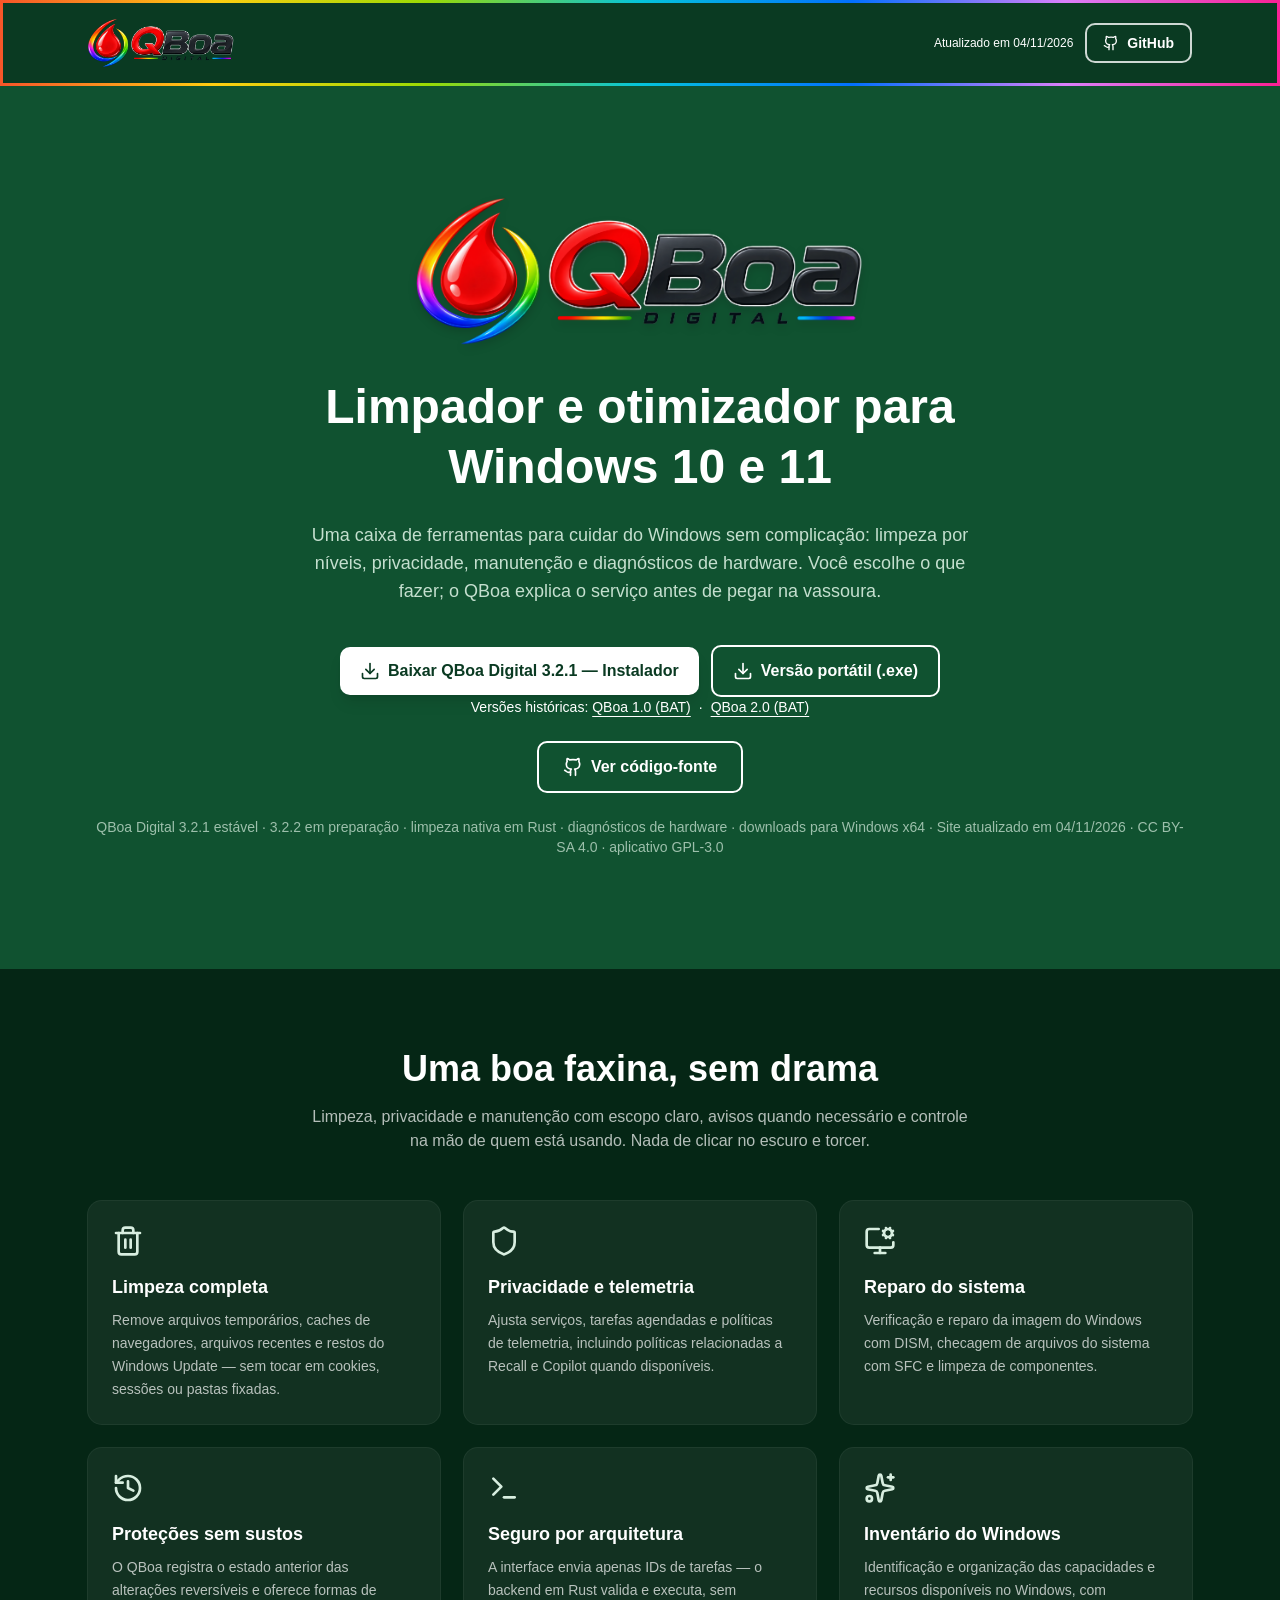
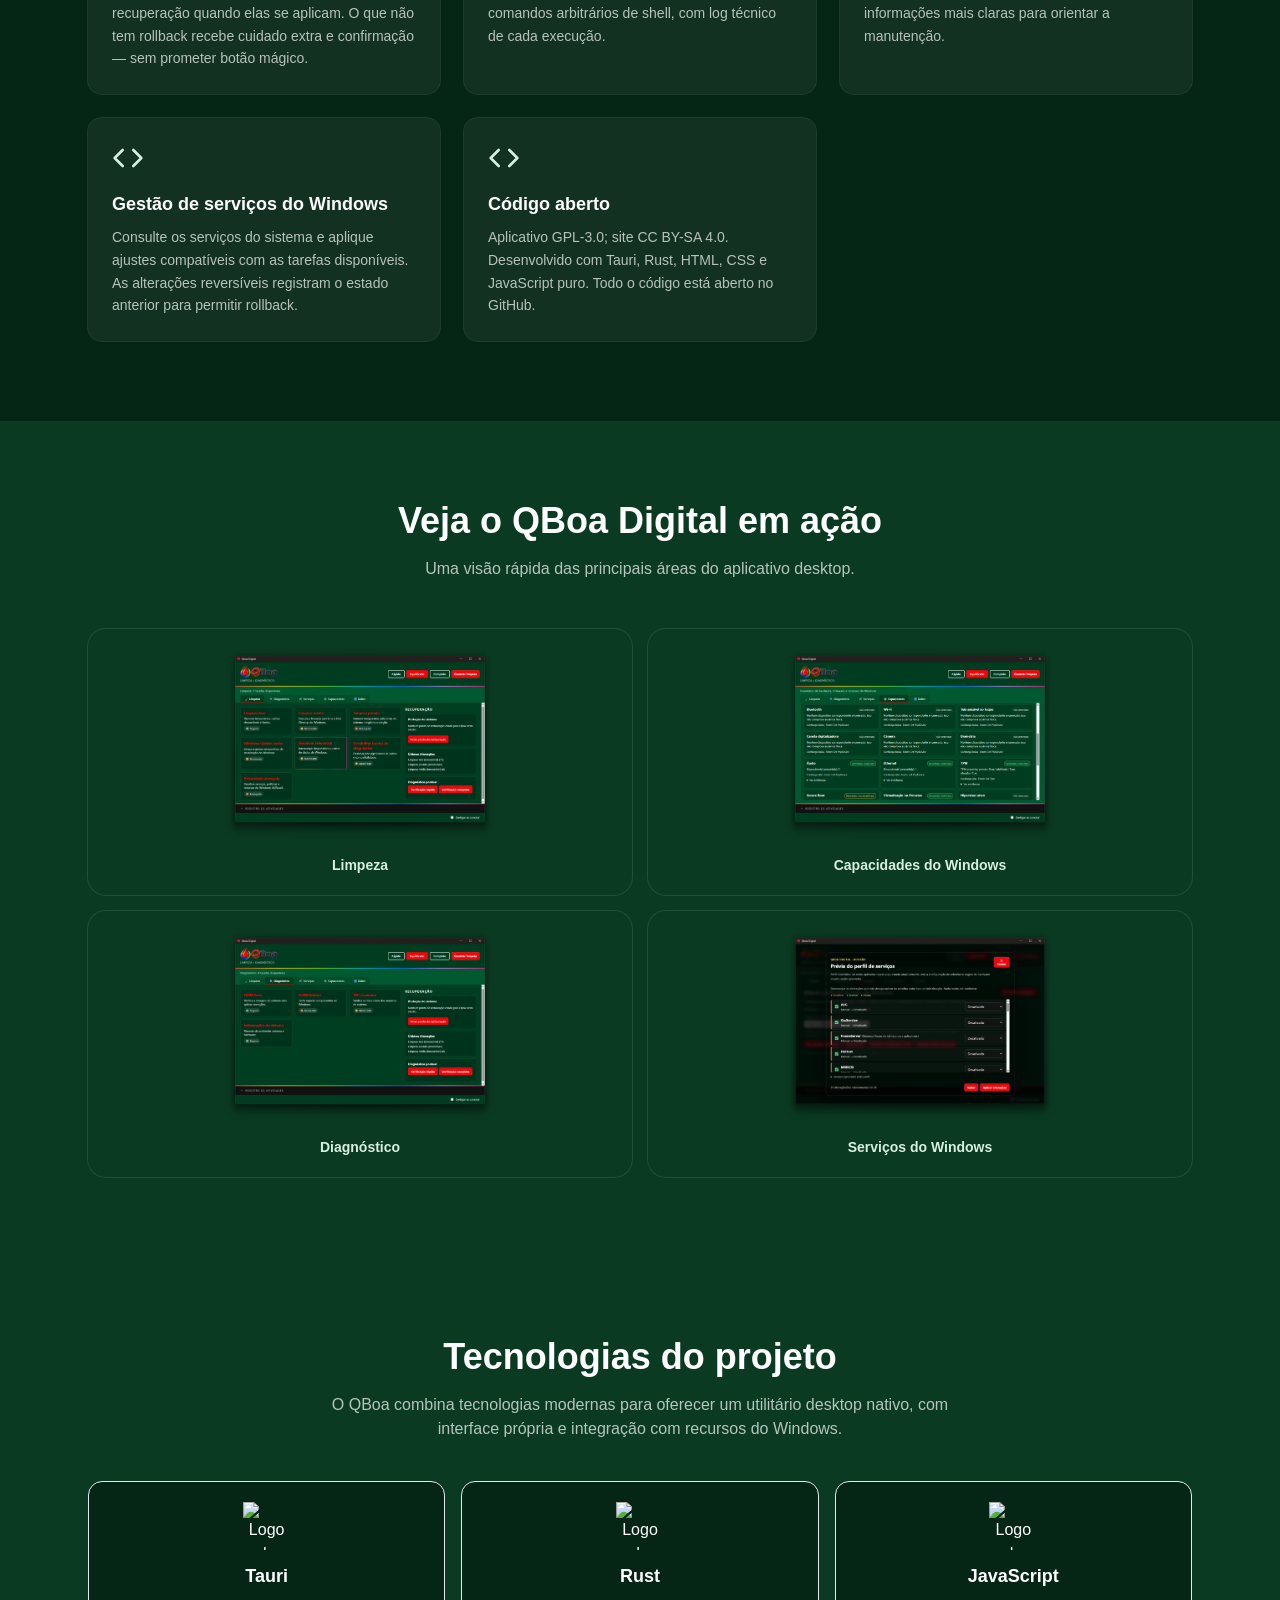
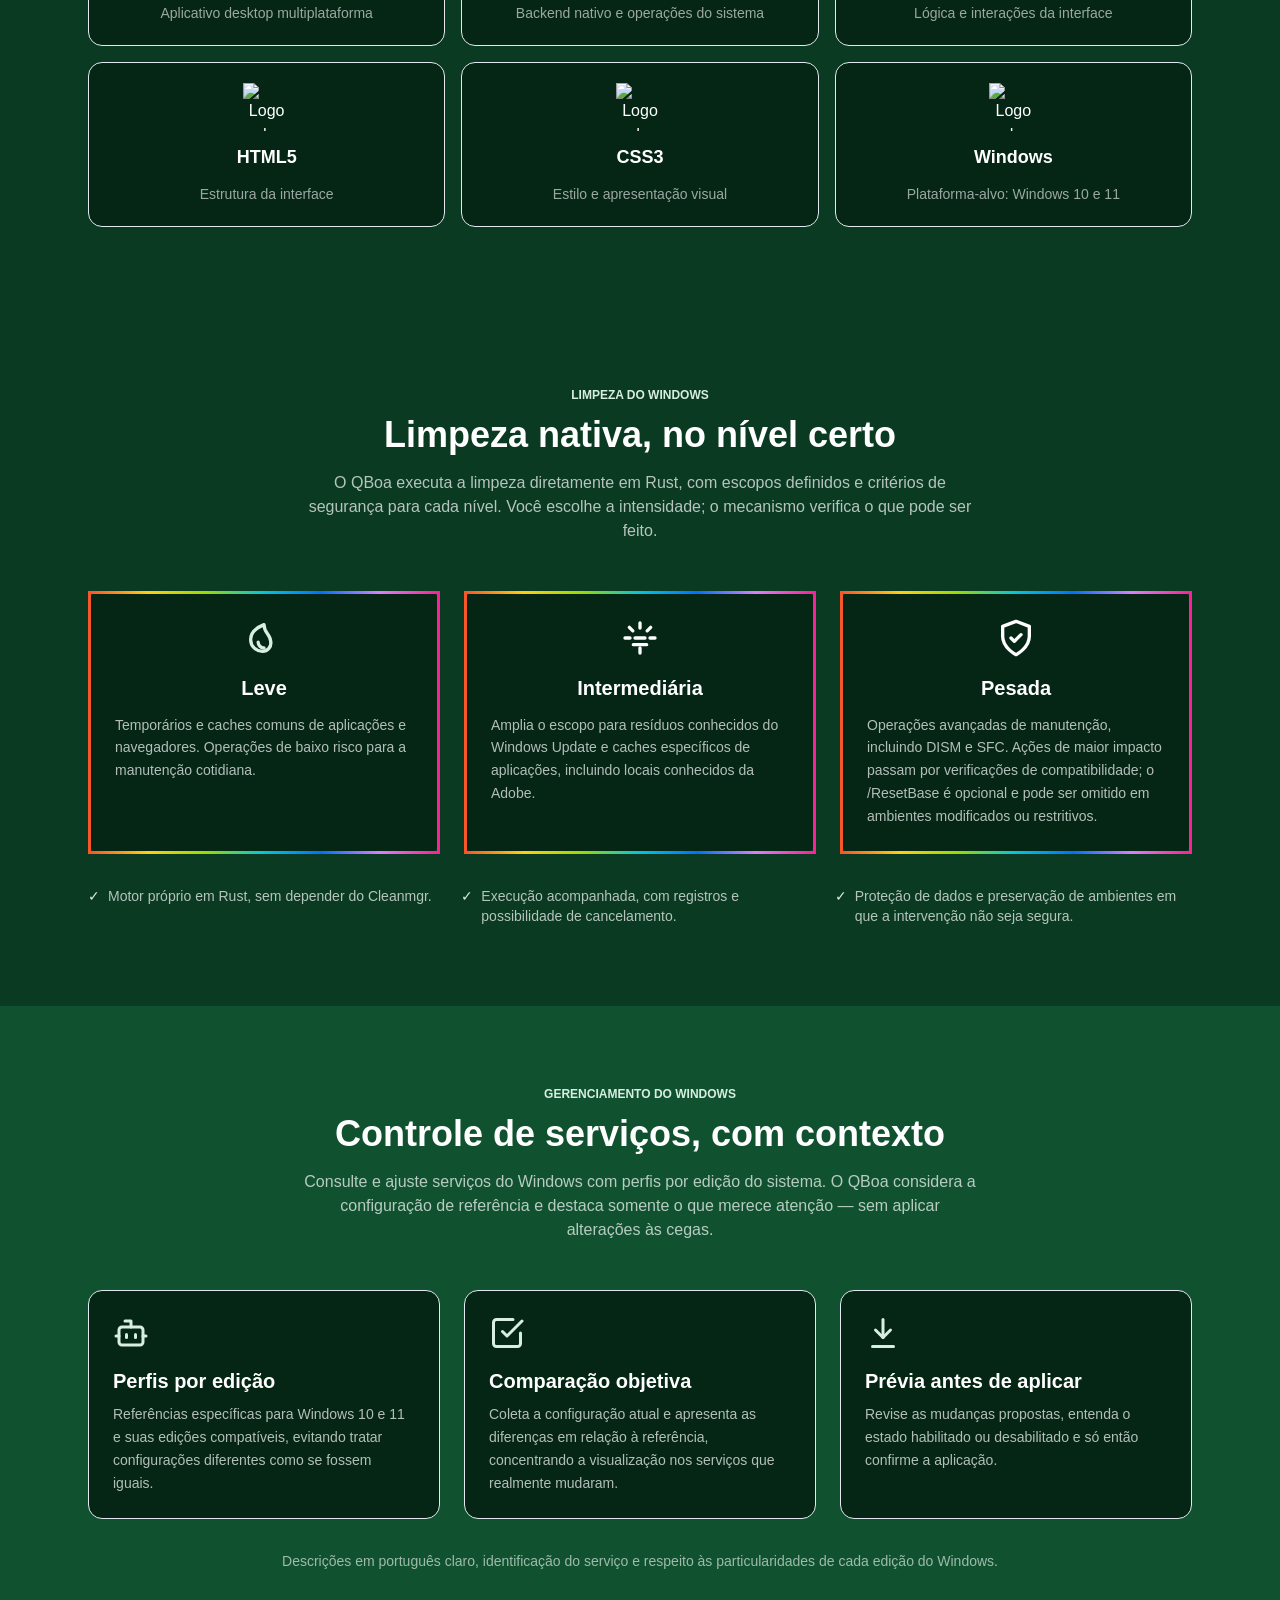
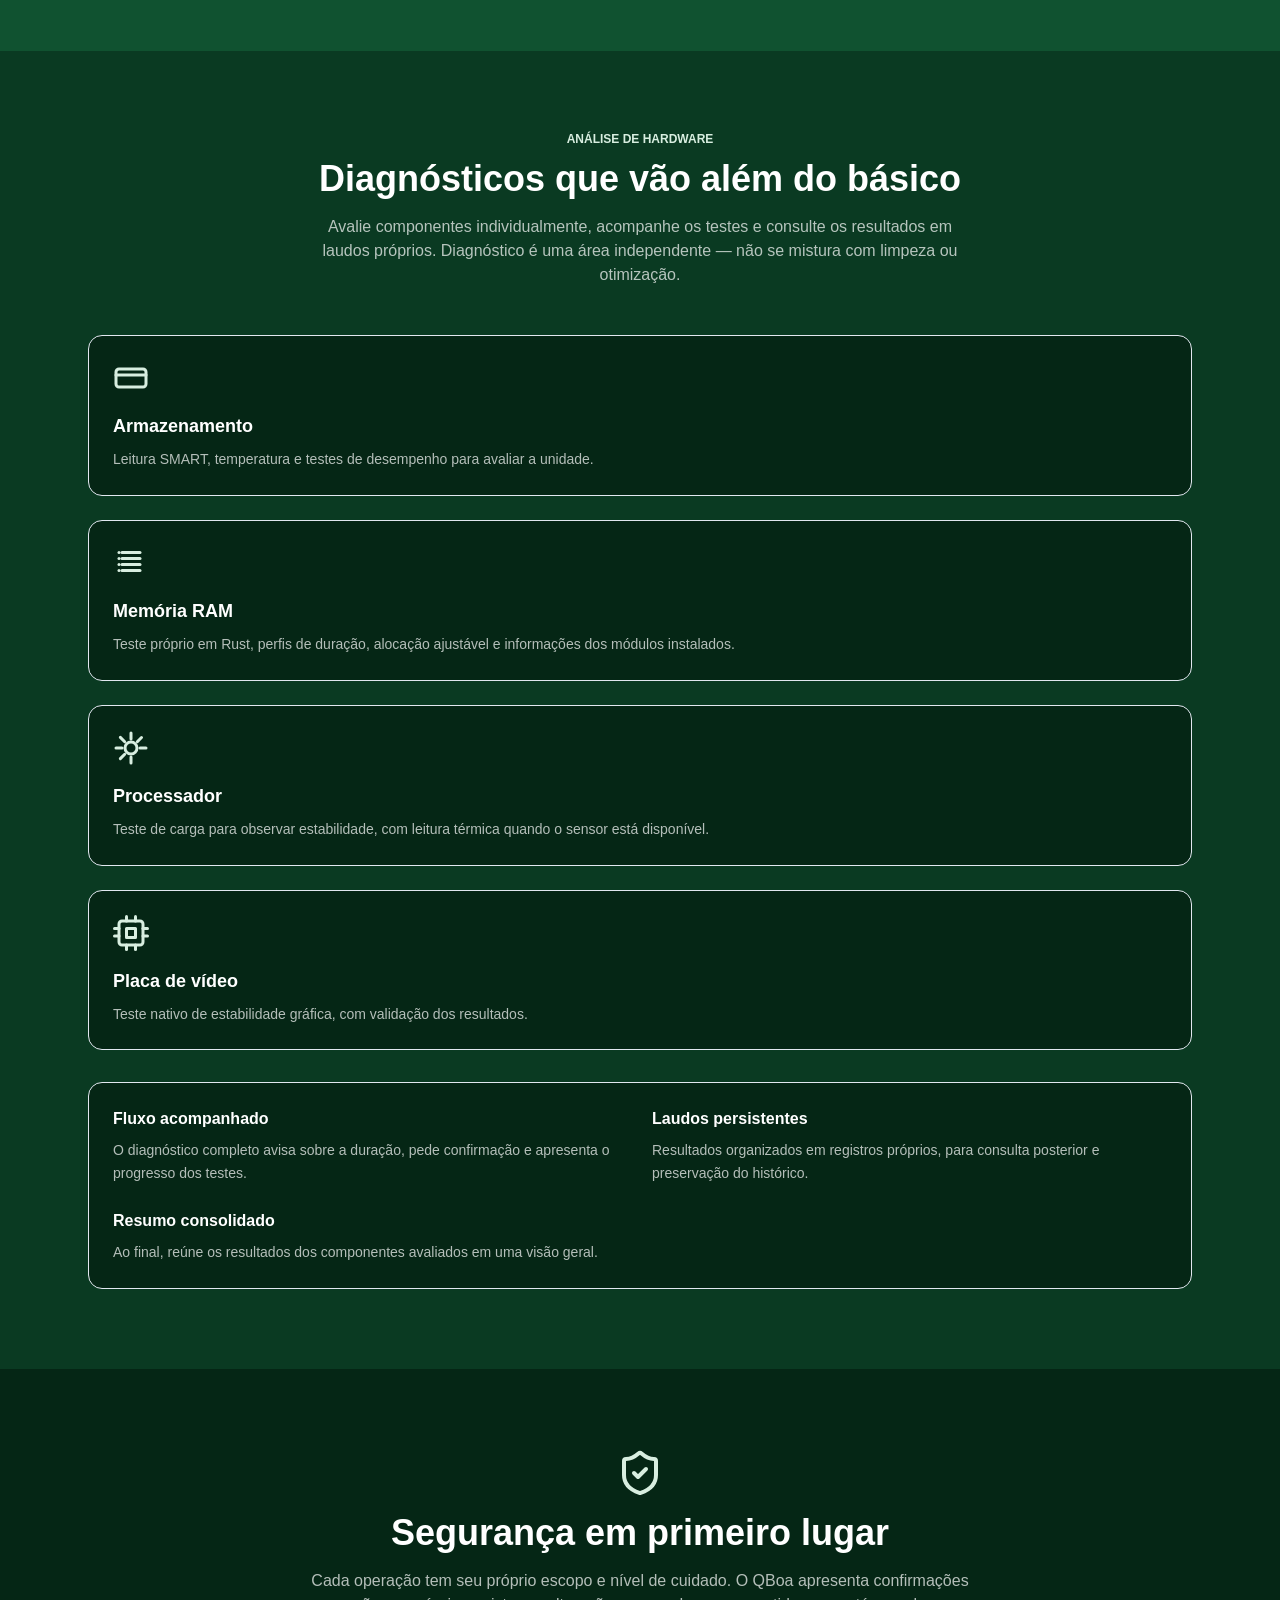
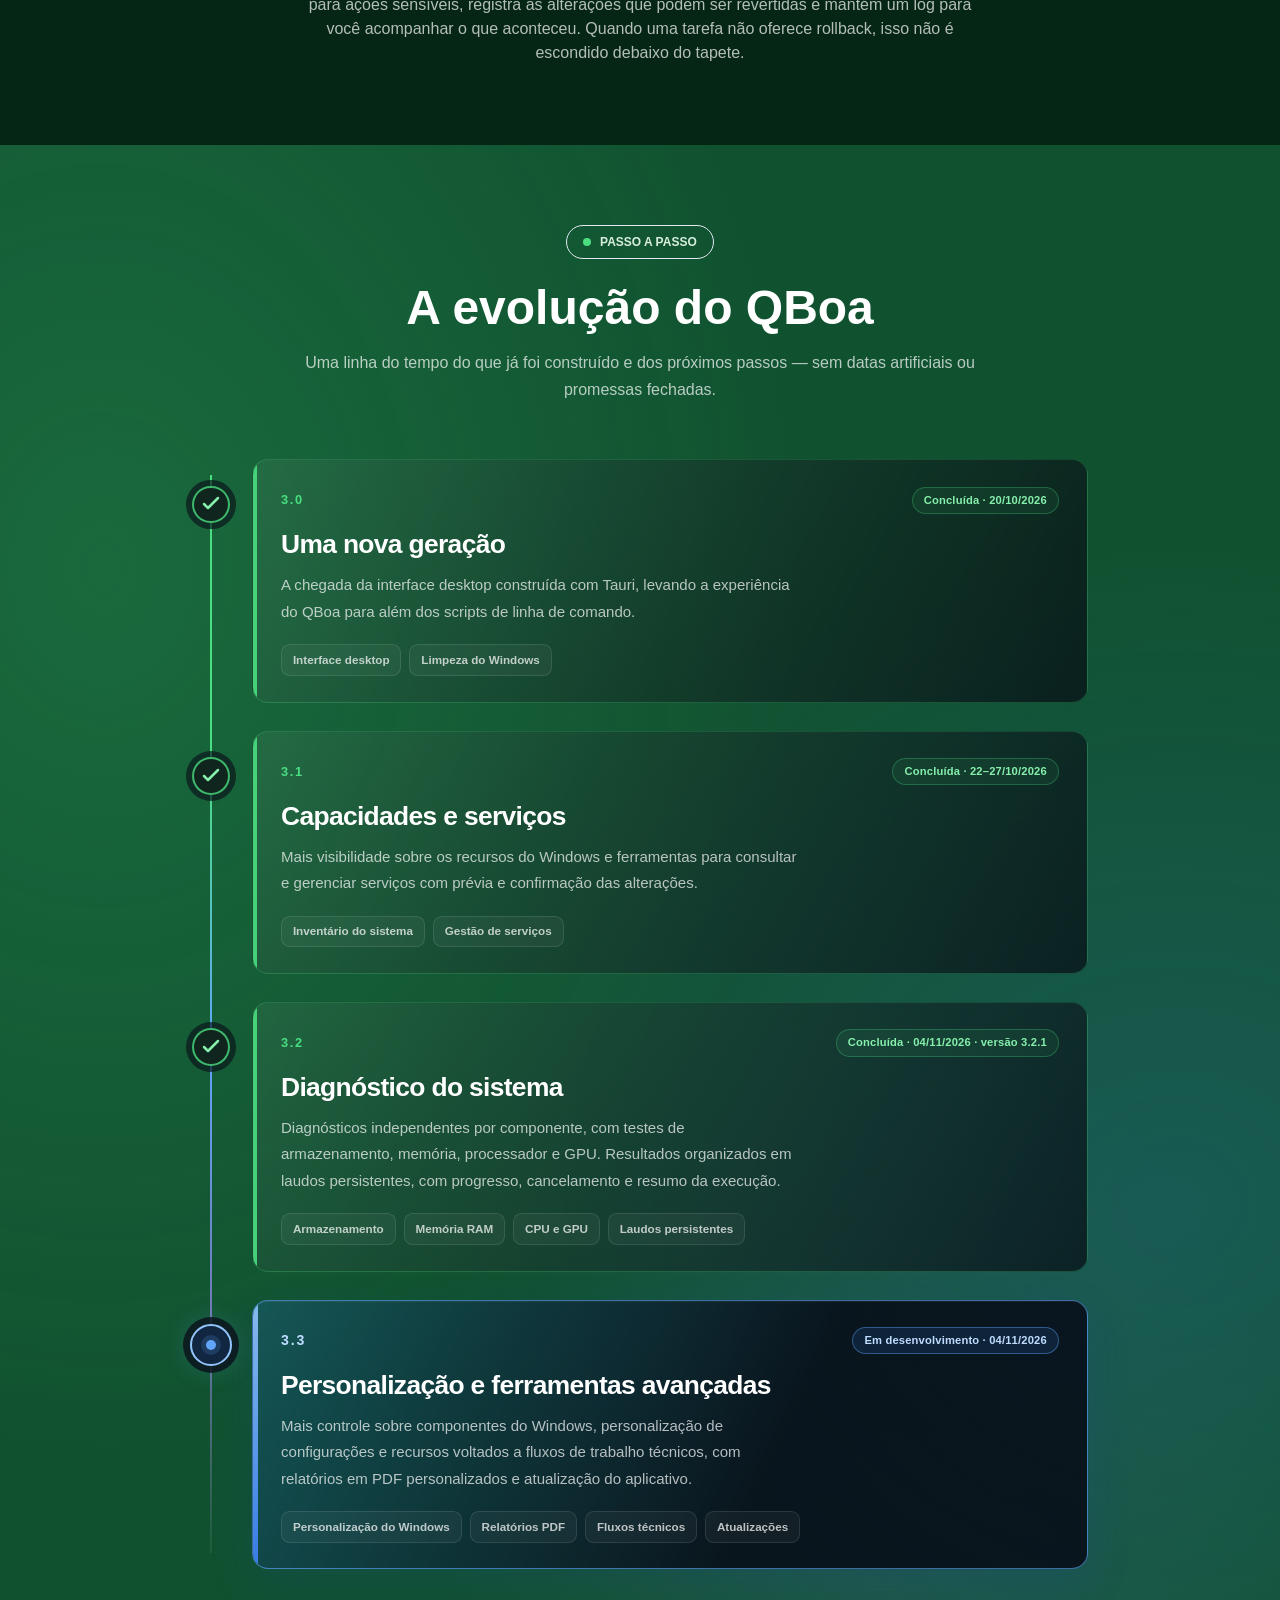
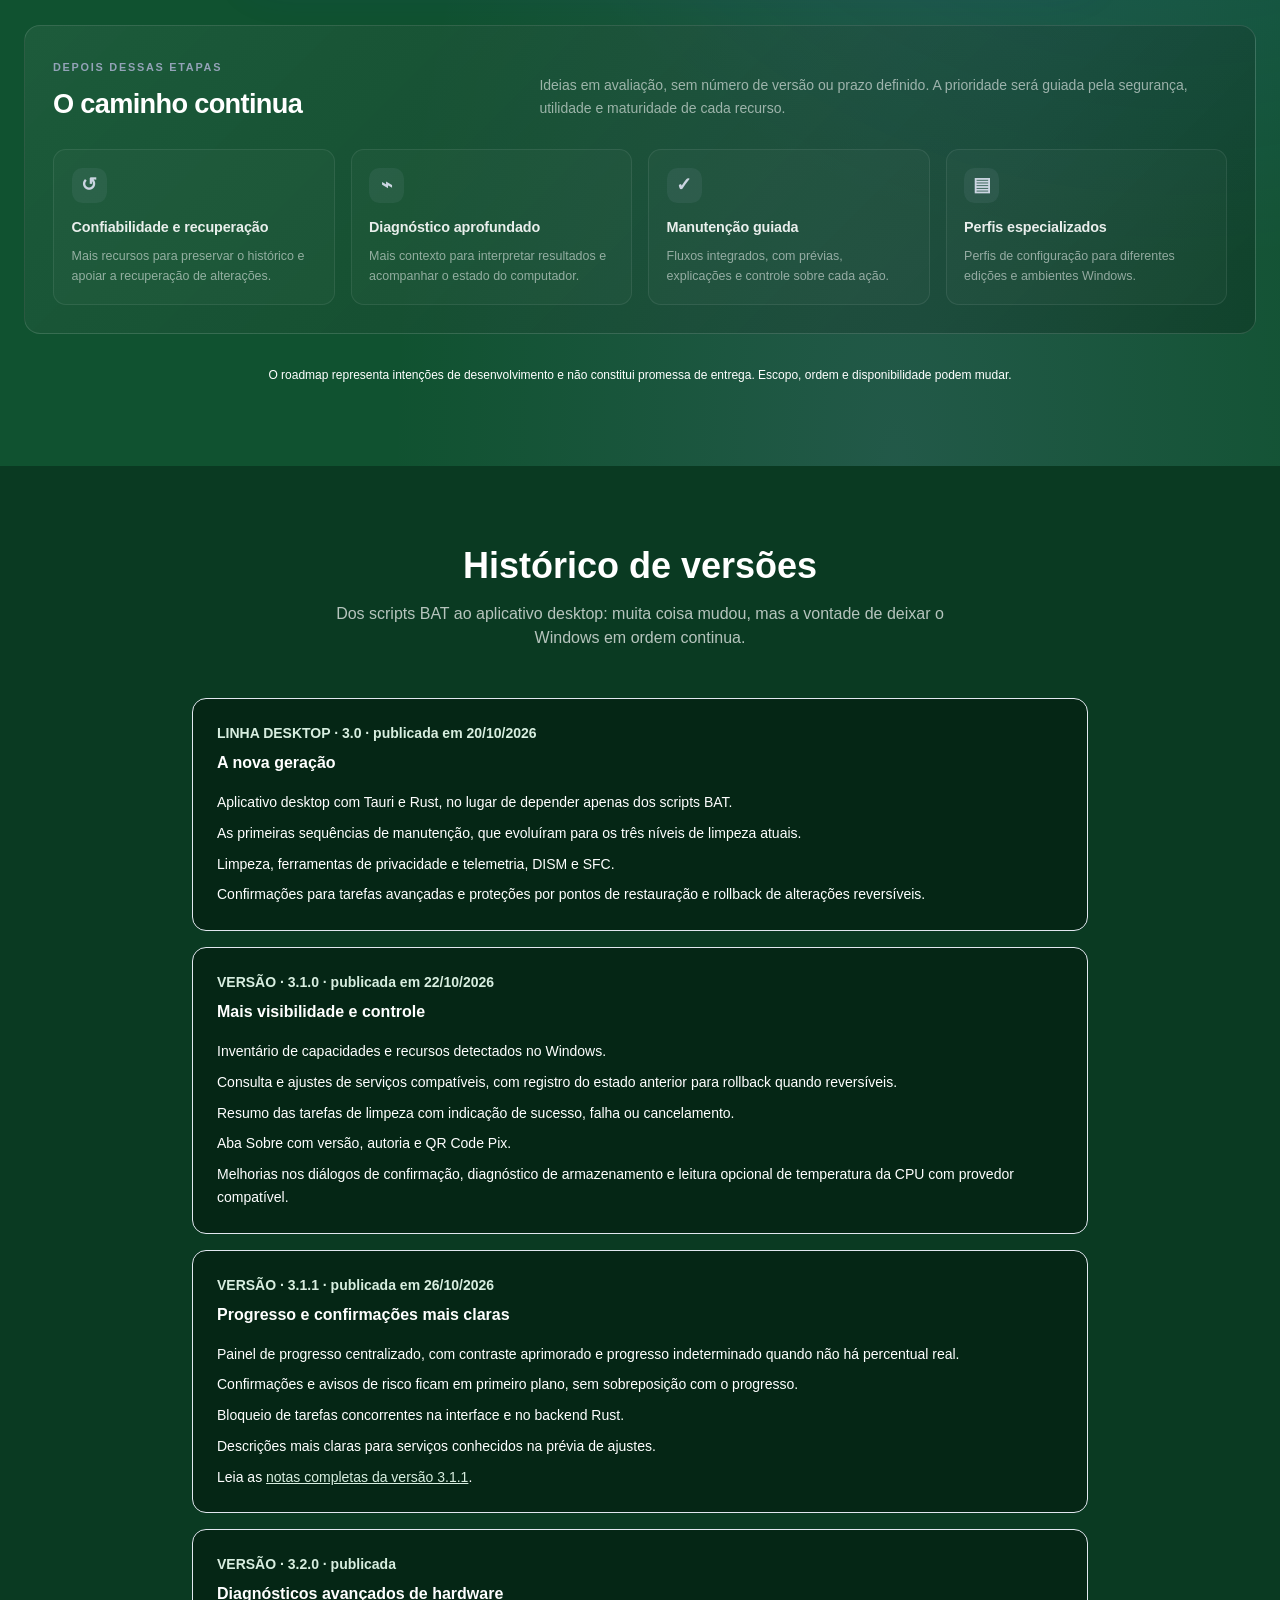
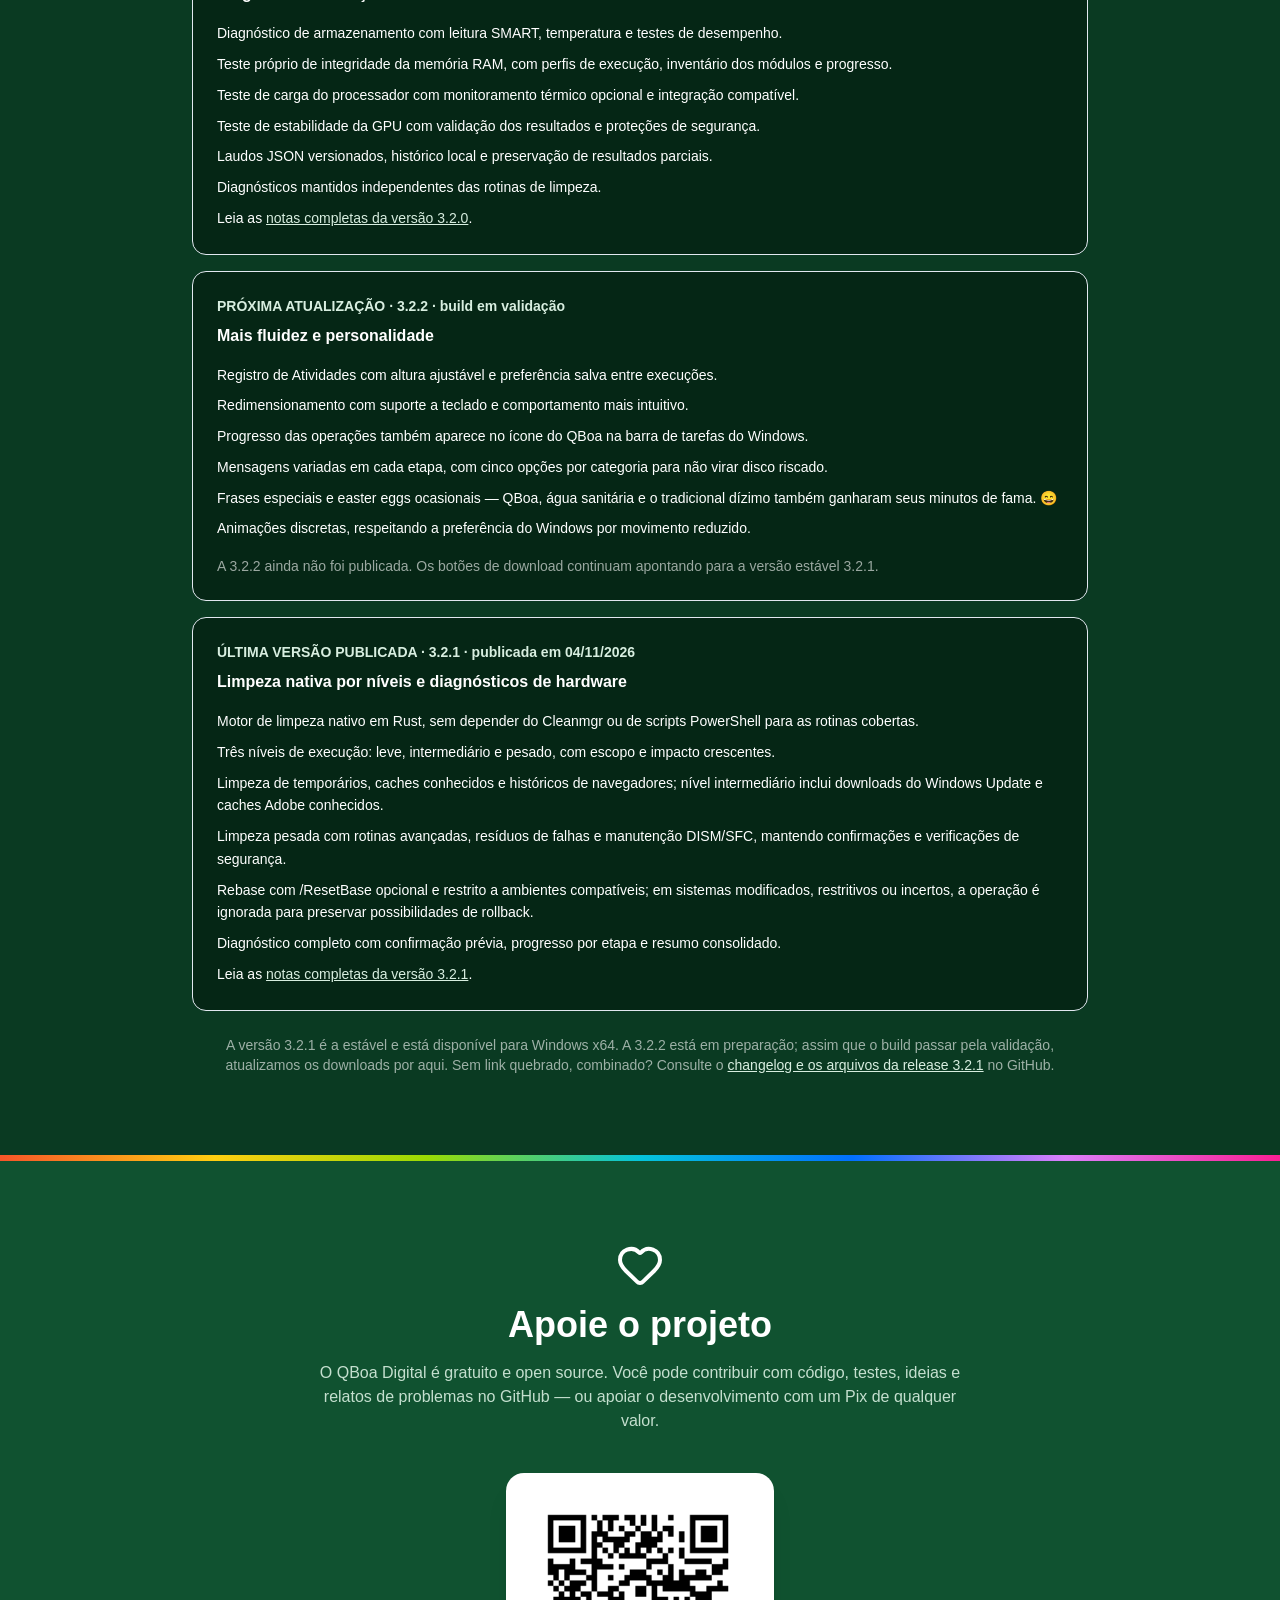
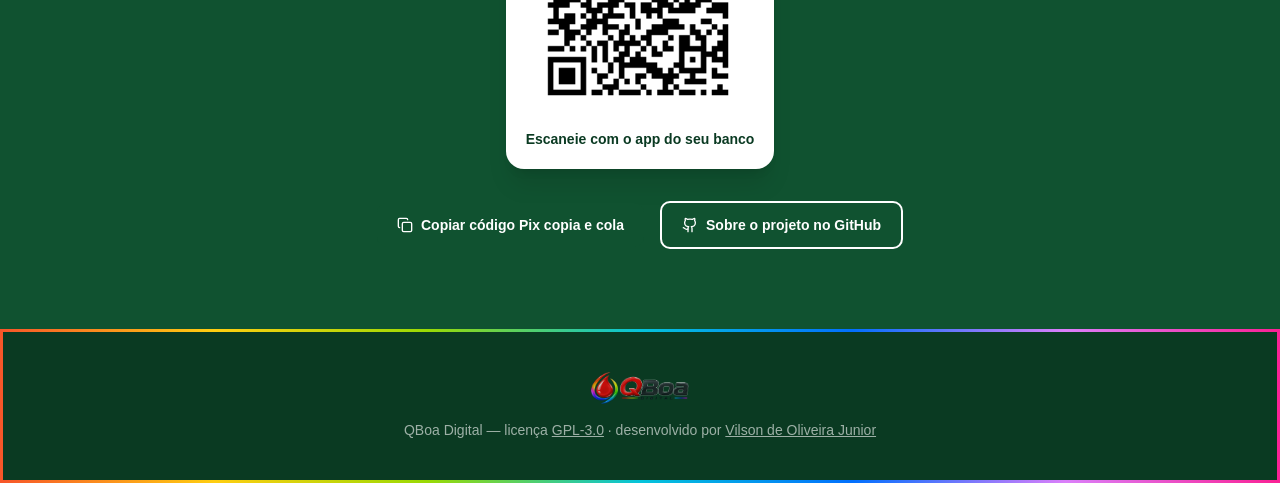
==== index.html @ 532c5ded "Ajeitadinha: mantém o botão Pix funcional após hidratação" ====
<!DOCTYPE html><html lang="pt-BR"><head><meta charSet="utf-8"/><meta name="viewport" content="width=device-width, initial-scale=1"/><link rel="preload" as="image" href="./assets/logo-CElQSUoM.png"/><link rel="stylesheet" href="./assets/styles-C-0I1swb.css" data-precedence="default"/><title>QBoa Digital — 3.2.1 disponível | 3.2.2 em preparação</title><meta name="author" content="Vilson de Oliveira Junior"/><meta property="og:site_name" content="QBoa Digital"/><meta name="description" content="QBoa Digital para Windows 10 e 11: limpeza em três níveis, privacidade, manutenção e diagnósticos de hardware. A versão 3.2.1 está disponível; a 3.2.2 está em preparação."/><meta property="og:title" content="QBoa Digital — uma boa faxina no Windows, sem drama"/><meta property="og:description" content="Limpeza em três níveis, diagnósticos independentes de RAM, CPU, GPU e armazenamento, e laudos persistentes. 3.2.1 disponível; 3.2.2 em preparação."/><meta property="og:type" content="website"/><meta property="og:url" content="/"/><meta name="twitter:card" content="summary_large_image"/><link rel="icon" type="image/png" href="./assets/logo-CElQSUoM.png"/><link rel="canonical" href="/"/><script type="application/ld+json">{"@context":"https://schema.org","@type":"SoftwareApplication","name":"QBoa Digital","applicationCategory":"UtilitiesApplication","operatingSystem":"Windows 10, Windows 11","description":"Limpador e otimizador open source para Windows 10 e 11, desenvolvido com Tauri e Rust.","softwareVersion":"3.2.1","license":"https://www.gnu.org/licenses/gpl-3.0.html","url":"https://github.com/bloodshinoda/qboa-digital","author":{"@type":"Person","name":"Vilson de Oliveira Junior","url":"https://github.com/bloodshinoda"},"offers":{"@type":"Offer","price":"0","priceCurrency":"BRL"}}</script><style>
/* Layouts explícitos para a galeria e tecnologias, independentes das classes utilitárias. */
.qboa-tech-grid,.qboa-gallery-grid{display:grid;grid-template-columns:repeat(2,minmax(0,1fr));gap:1rem}
.qboa-tech-grid{margin-left:auto;margin-right:auto}
.qboa-gallery-grid figure{min-width:0}
.qboa-gallery-thumb{display:block;width:100%;height:190px;object-fit:contain;cursor:zoom-in;transition:transform .18s ease}
.qboa-gallery-thumb:hover{transform:scale(1.025)}
.qboa-gallery-thumb:focus-visible{outline:3px solid #4ADE80;outline-offset:4px}
#qboa-lightbox{position:fixed;inset:0;width:100vw;height:100vh;height:100dvh;max-width:none;max-height:none;margin:0;padding:0;border:0;border-radius:0;background:transparent;color:#fff;overflow:hidden;box-sizing:border-box}
#qboa-lightbox[open]{display:flex;align-items:center;justify-content:center}
#qboa-lightbox::backdrop{background:rgba(0,0,0,.76);backdrop-filter:blur(12px);-webkit-backdrop-filter:blur(12px)}
#qboa-lightbox .qboa-lightbox-content{position:relative;display:flex;flex-direction:column;align-items:center;justify-content:center;gap:.75rem;width:100%;height:100%;padding:clamp(1rem,3vh,2rem) clamp(.75rem,3vw,2rem);box-sizing:border-box;overflow:hidden}
#qboa-lightbox img{display:block;flex:0 1 auto;width:auto;height:auto;max-width:100%;max-height:calc(100dvh - 5.5rem);object-fit:contain;margin:0 auto;filter:none}
#qboa-lightbox #qboa-lightbox-caption{flex:0 0 auto;max-width:90vw;margin:0;text-align:center;font-size:clamp(.85rem,1.6vw,1.05rem);line-height:1.25;color:#fff;text-shadow:0 1px 8px rgba(0,0,0,.9);overflow-wrap:anywhere}
#qboa-lightbox #qboa-lightbox-close{position:fixed;z-index:4;top:max(.75rem,env(safe-area-inset-top));right:max(.75rem,env(safe-area-inset-right));display:flex;align-items:center;justify-content:center;width:2.75rem;height:2.75rem;padding:0;border:0;border-radius:50%;background:rgba(0,0,0,.25);color:#fff;font-family:Arial,sans-serif;font-size:1.9rem;font-weight:400;line-height:1;cursor:pointer;text-shadow:0 1px 8px #000}
#qboa-lightbox #qboa-lightbox-close span{display:block;transform:translateY(-1px)}
#qboa-lightbox .qboa-lightbox-nav{position:fixed;z-index:3;top:50%;display:flex;align-items:center;justify-content:center;width:clamp(2.75rem,5vw,3.5rem);height:clamp(2.75rem,5vw,3.5rem);padding:0;border:0;border-radius:50%;background:rgba(0,0,0,.34);color:#fff;font-family:Arial,sans-serif;font-size:2rem;line-height:1;cursor:pointer;transform:translateY(-50%);transition:background .15s ease}
#qboa-lightbox #qboa-lightbox-prev{left:max(.75rem,env(safe-area-inset-left))}
#qboa-lightbox #qboa-lightbox-next{right:max(.75rem,env(safe-area-inset-right))}
#qboa-lightbox .qboa-lightbox-nav:hover{background:rgba(255,255,255,.2)}
#qboa-lightbox .qboa-lightbox-nav:focus-visible{outline:2px solid #4ADE80;outline-offset:3px}
#qboa-lightbox #qboa-lightbox-close:hover{background:rgba(255,255,255,.16)}
#qboa-lightbox #qboa-lightbox-close:focus-visible{outline:2px solid #4ADE80;outline-offset:3px}
@media(min-width:640px){.qboa-tech-grid{grid-template-columns:repeat(3,minmax(0,1fr))}}
@media(max-width:520px){.qboa-gallery-grid{grid-template-columns:1fr}.qboa-gallery-thumb{height:210px}#qboa-lightbox .qboa-lightbox-content{gap:.5rem;padding:3.5rem .5rem 1rem}#qboa-lightbox img{max-width:100%;max-height:calc(100dvh - 6.5rem)}}
@media(max-height:480px){#qboa-lightbox .qboa-lightbox-content{padding-top:2.5rem;padding-bottom:.35rem;gap:.25rem}#qboa-lightbox img{max-height:calc(100dvh - 3.75rem)}#qboa-lightbox #qboa-lightbox-caption{font-size:.8rem}}

/* Roadmap: timeline vertical com hierarquia por estado e versão. */
.qboa-roadmap-timeline{padding-left:3.75rem}
.qboa-roadmap-rail{position:absolute;left:1.12rem;top:1rem;bottom:1rem;width:2px;background:linear-gradient(to bottom,#4ade80 0%,#4ade80 27%,#60a5fa 53%,rgba(167,139,250,.65) 78%,rgba(255,255,255,.06) 100%)}
.qboa-roadmap-item{position:relative;margin-bottom:1.5rem}
.qboa-roadmap-item:last-child{margin-bottom:0}
.qboa-roadmap-marker{position:absolute;left:-3.75rem;top:1.65rem;z-index:1;display:flex;width:2.35rem;height:2.35rem;align-items:center;justify-content:center;border-radius:999px;border:2px solid;background:#101923;box-shadow:0 0 0 6px rgba(10,16,25,.65)}
.qboa-roadmap-card{position:relative;overflow:hidden;border:1px solid rgba(255,255,255,.11);border-radius:1.1rem;background:linear-gradient(120deg,rgba(255,255,255,.055),rgba(7,12,20,.72));padding:1.5rem 1.65rem;transition:transform .2s ease,border-color .2s ease,box-shadow .2s ease}
.qboa-roadmap-card:before{position:absolute;inset:0 auto 0 0;width:4px;content:"";background:currentColor;opacity:.9}
.qboa-roadmap-card:hover{transform:translateX(4px);border-color:rgba(255,255,255,.22);box-shadow:0 18px 40px rgba(0,0,0,.16)}
.qboa-roadmap-meta{display:flex;align-items:center;justify-content:space-between;gap:.75rem;flex-wrap:wrap}
.qboa-roadmap-version{font-size:.82rem;font-weight:900;letter-spacing:.16em;text-transform:uppercase;color:currentColor}
.qboa-roadmap-status{border:1px solid currentColor;border-radius:999px;padding:.3rem .65rem;font-size:.68rem;font-weight:800;letter-spacing:.045em;background:rgba(255,255,255,.035)}
.qboa-roadmap-card h3{margin-top:.8rem;font-size:clamp(1.35rem,2.5vw,1.8rem);font-weight:850;letter-spacing:-.035em;line-height:1.2;color:#fff}
.qboa-roadmap-card>p{margin-top:.7rem;max-width:62ch;font-size:.96rem;line-height:1.75;color:rgba(255,255,255,.7)}
.qboa-roadmap-tags{display:flex;flex-wrap:wrap;gap:.5rem;margin-top:1.15rem}
.qboa-roadmap-tags span{border:1px solid rgba(255,255,255,.1);border-radius:.55rem;background:rgba(255,255,255,.045);padding:.4rem .65rem;font-size:.72rem;font-weight:650;color:rgba(255,255,255,.72)}
.qboa-roadmap-done{color:#4ade80}
.qboa-roadmap-done .qboa-roadmap-marker{border-color:rgba(74,222,128,.8);background:#10251d;color:#86efac}
.qboa-roadmap-done .qboa-roadmap-card{border-color:rgba(74,222,128,.2)}
.qboa-roadmap-done .qboa-roadmap-status{color:#86efac;border-color:rgba(74,222,128,.28);background:rgba(74,222,128,.08)}
.qboa-roadmap-current{color:#60a5fa}
.qboa-roadmap-current .qboa-roadmap-marker{width:2.65rem;height:2.65rem;left:-3.9rem;top:1.5rem;border:2px solid #93c5fd;background:#102641;box-shadow:0 0 0 7px rgba(10,16,25,.8),0 0 26px rgba(96,165,250,.35)}
.qboa-roadmap-current .qboa-roadmap-marker span{width:.65rem;height:.65rem;border-radius:50%;background:#60a5fa;box-shadow:0 0 0 5px rgba(96,165,250,.17)}
.qboa-roadmap-current .qboa-roadmap-card{border-color:rgba(96,165,250,.6);background:linear-gradient(115deg,rgba(37,99,235,.2),rgba(8,14,25,.9) 62%);box-shadow:0 16px 44px rgba(30,64,175,.16),inset 0 1px rgba(255,255,255,.06)}
.qboa-roadmap-current .qboa-roadmap-card:before{width:5px;background:linear-gradient(#93c5fd,#3b82f6)}
.qboa-roadmap-current .qboa-roadmap-status{color:#bfdbfe;border-color:rgba(96,165,250,.42);background:rgba(59,130,246,.13)}
.qboa-roadmap-current .qboa-roadmap-version{font-size:.95rem;color:#bfdbfe}
.qboa-roadmap-current-label{display:inline-block;margin-left:.35rem;border-radius:.3rem;background:#2563eb;padding:.2rem .38rem;font-size:.58rem;letter-spacing:.1em;vertical-align:middle;color:#fff}
.qboa-roadmap-planned{color:#c4b5fd}
.qboa-roadmap-planned .qboa-roadmap-marker{border-color:rgba(167,139,250,.65);color:#c4b5fd;background:#211a36}
.qboa-roadmap-planned .qboa-roadmap-status{color:#ddd6fe;border-color:rgba(167,139,250,.3);background:rgba(139,92,246,.09)}
.qboa-roadmap-planned .qboa-roadmap-card{border-color:rgba(167,139,250,.24);background:linear-gradient(115deg,rgba(139,92,246,.09),rgba(8,14,25,.72))}
.qboa-roadmap-next{border:1px solid rgba(255,255,255,.12);border-radius:1.25rem;background:linear-gradient(135deg,rgba(255,255,255,.055),rgba(0,0,0,.2));padding:clamp(1.25rem,3vw,2rem)}
.qboa-roadmap-next-heading{display:grid;grid-template-columns:minmax(0,.8fr) minmax(0,1.2fr);gap:1.5rem;align-items:end}
.qboa-roadmap-next-heading span{font-size:.68rem;font-weight:850;letter-spacing:.2em;color:#94a3b8}
.qboa-roadmap-next-heading h3{margin-top:.55rem;font-size:1.65rem;font-weight:850;letter-spacing:-.035em;color:#fff}
.qboa-roadmap-next-heading>p{font-size:.85rem;line-height:1.7;color:rgba(255,255,255,.57)}
.qboa-roadmap-next-grid{display:grid;grid-template-columns:repeat(4,minmax(0,1fr));gap:.85rem;margin-top:1.5rem}
.qboa-roadmap-next-grid article{border:1px solid rgba(255,255,255,.08);border-radius:.85rem;background:rgba(255,255,255,.025);padding:1rem;min-width:0}
.qboa-roadmap-next-icon{display:flex;width:2.2rem;height:2.2rem;align-items:center;justify-content:center;border-radius:.65rem;background:rgba(148,163,184,.1);color:#cbd5e1;font-size:1.2rem;font-weight:800}
.qboa-roadmap-next-grid h4{margin-top:.85rem;font-size:.9rem;font-weight:750;line-height:1.35;color:rgba(255,255,255,.9)}
.qboa-roadmap-next-grid p{margin-top:.45rem;font-size:.76rem;line-height:1.65;color:rgba(255,255,255,.52)}
@media(max-width:700px){.qboa-roadmap-timeline{padding-left:2.7rem}.qboa-roadmap-rail{left:.78rem}.qboa-roadmap-marker{left:-2.7rem;width:1.85rem;height:1.85rem;top:1.35rem}.qboa-roadmap-current .qboa-roadmap-marker{left:-2.82rem;width:2.1rem;height:2.1rem;top:1.25rem}.qboa-roadmap-card{padding:1.2rem 1.1rem}.qboa-roadmap-card h3{font-size:1.35rem}.qboa-roadmap-card>p{font-size:.88rem}.qboa-roadmap-next-heading{grid-template-columns:1fr;gap:.75rem}.qboa-roadmap-next-grid{grid-template-columns:repeat(2,minmax(0,1fr))}}
@media(max-width:420px){.qboa-roadmap-timeline{padding-left:2.25rem}.qboa-roadmap-rail{left:.62rem}.qboa-roadmap-marker{left:-2.25rem;width:1.55rem;height:1.55rem;top:1.25rem}.qboa-roadmap-current .qboa-roadmap-marker{left:-2.38rem;width:1.8rem;height:1.8rem;top:1.12rem}.qboa-roadmap-meta{align-items:flex-start;flex-direction:column}.qboa-roadmap-next-grid{grid-template-columns:1fr}.qboa-roadmap-tags span{font-size:.67rem}}
@media(prefers-reduced-motion:reduce){.qboa-roadmap-card{transition:none}.qboa-roadmap-card:hover{transform:none}}

/* Refinamento de ritmo vertical e tipografia do roadmap. */
#roadmap{font-family:inherit}
#roadmap .qboa-roadmap-timeline{margin-bottom:3.5rem}
#roadmap .qboa-roadmap-item{margin-bottom:1.75rem}
#roadmap .qboa-roadmap-item:last-child{margin-bottom:0}
#roadmap .qboa-roadmap-card{padding:1.6rem 1.75rem;border-radius:1rem}
#roadmap .qboa-roadmap-meta{min-height:1.8rem;gap:.65rem 1rem}
#roadmap .qboa-roadmap-version{font-size:.8rem;line-height:1.4;font-weight:800;letter-spacing:.13em}
#roadmap .qboa-roadmap-current .qboa-roadmap-version{font-size:.88rem}
#roadmap .qboa-roadmap-current-label{font-size:.58rem;line-height:1.3;font-weight:800}
#roadmap .qboa-roadmap-status{padding:.32rem .7rem;font-size:.7rem;line-height:1.35;font-weight:700;letter-spacing:.015em}
#roadmap .qboa-roadmap-card h3{margin-top:.85rem;font-size:clamp(1.35rem,2.2vw,1.65rem);font-weight:750;line-height:1.25;letter-spacing:-.025em}
#roadmap .qboa-roadmap-card>p{margin-top:.7rem;font-size:.94rem;line-height:1.75;letter-spacing:0}
#roadmap .qboa-roadmap-tags{gap:.5rem;margin-top:1.2rem}
#roadmap .qboa-roadmap-tags span{padding:.42rem .68rem;font-size:.73rem;line-height:1.4;font-weight:600;letter-spacing:0}
#roadmap .qboa-roadmap-next{margin-top:0;padding:1.75rem;border-radius:1rem}
#roadmap .qboa-roadmap-next-heading{gap:1.75rem}
#roadmap .qboa-roadmap-next-heading span{font-size:.68rem;line-height:1.5;font-weight:800;letter-spacing:.16em}
#roadmap .qboa-roadmap-next-heading h3{margin-top:.55rem;font-size:clamp(1.45rem,2.4vw,1.7rem);font-weight:750;line-height:1.25;letter-spacing:-.025em}
#roadmap .qboa-roadmap-next-heading>p{font-size:.875rem;line-height:1.7;letter-spacing:0}
#roadmap .qboa-roadmap-next-grid{gap:1rem;margin-top:1.75rem}
#roadmap .qboa-roadmap-next-grid article{padding:1.1rem;border-radius:.8rem}
#roadmap .qboa-roadmap-next-grid h4{margin-top:.9rem;font-size:.9rem;font-weight:700;line-height:1.4;letter-spacing:-.01em}
#roadmap .qboa-roadmap-next-grid p{margin-top:.5rem;font-size:.78rem;line-height:1.65;letter-spacing:0}
#roadmap>div>p:last-child{margin-top:2rem;font-size:.75rem;line-height:1.65}
@media(max-width:700px){
 #roadmap .qboa-roadmap-timeline{margin-bottom:2.75rem}
 #roadmap .qboa-roadmap-item{margin-bottom:1.25rem}
 #roadmap .qboa-roadmap-card{padding:1.25rem 1.15rem}
 #roadmap .qboa-roadmap-card h3{margin-top:.7rem;font-size:1.3rem}
 #roadmap .qboa-roadmap-card>p{font-size:.88rem;line-height:1.7}
 #roadmap .qboa-roadmap-tags{margin-top:1rem}
 #roadmap .qboa-roadmap-next{padding:1.25rem}
 #roadmap .qboa-roadmap-next-grid{gap:.75rem;margin-top:1.25rem}
 #roadmap .qboa-roadmap-next-grid article{padding:.9rem}
}
@media(max-width:420px){
 #roadmap .qboa-roadmap-card{padding:1.1rem .95rem}
 #roadmap .qboa-roadmap-status{font-size:.68rem}
 #roadmap .qboa-roadmap-tags span{font-size:.68rem}
 #roadmap .qboa-roadmap-next-grid{grid-template-columns:1fr}
}

/* Ajustes explícitos do cabeçalho do roadmap e do indicador da etiqueta. */
#roadmap .mx-auto.max-w-3xl.text-center>span:first-child{display:inline-flex;align-items:center;justify-content:center;gap:.55rem;min-height:2.15rem}
#roadmap .mx-auto.max-w-3xl.text-center>span:first-child>span{display:inline-block;flex:0 0 .5rem;width:.5rem;height:.5rem;border-radius:9999px;background:#4ade80}
#roadmap .mx-auto.max-w-3xl.text-center>h2{margin-top:1.35rem;line-height:1.12}
#roadmap .mx-auto.max-w-3xl.text-center>p{margin-top:1rem;line-height:1.65}
#roadmap .qboa-roadmap-timeline{margin-top:3.5rem}
@media(max-width:700px){#roadmap .qboa-roadmap-timeline{margin-top:2.5rem}}
</style></head><body><!--$--><div class="min-h-screen bg-qboa-deeper text-white"><header class="rainbow-border border-0 border-b-4 bg-qboa-dark"><div class="mx-auto flex max-w-6xl items-center justify-between px-6 py-4"><img src="./assets/logo-CElQSUoM.png" alt="QBoa Digital — logotipo" class="h-12 w-auto"/><div class="flex flex-wrap items-center justify-end gap-3"><span class="text-xs text-white/55">Atualizado em 04/11/2026</span><a href="https://github.com/bloodshinoda/qboa-digital" target="_blank" rel="noopener noreferrer" class="inline-flex items-center gap-2 rounded-lg border-2 border-white/80 px-4 py-2 text-sm font-semibold transition-colors hover:bg-white hover:text-qboa-dark"><svg xmlns="http://www.w3.org/2000/svg" width="24" height="24" viewBox="0 0 24 24" fill="none" stroke="currentColor" stroke-width="2" stroke-linecap="round" stroke-linejoin="round" class="lucide lucide-github h-4 w-4" aria-hidden="true"><path d="M15 22v-4a4.8 4.8 0 0 0-1-3.5c3 0 6-2 6-5.5.08-1.25-.27-2.48-1-3.5.28-1.15.28-2.35 0-3.5 0 0-1 0-3 1.5-2.64-.5-5.36-.5-8 0C6 2 5 2 5 2c-.3 1.15-.3 2.35 0 3.5A5.403 5.403 0 0 0 4 9c0 3.5 3 5.5 6 5.5-.39.49-.68 1.05-.85 1.65-.17.6-.22 1.23-.15 1.85v4"></path><path d="M9 18c-4.51 2-5-2-7-2"></path></svg>GitHub</a></div></div></header><section class="bg-qboa"><div class="mx-auto max-w-6xl px-6 py-20 text-center md:py-28"><img src="./assets/logo-CElQSUoM.png" alt="QBoa Digital" class="mx-auto mb-8 w-full max-w-md drop-shadow-lg"/><h1 class="mx-auto max-w-3xl text-3xl font-bold leading-tight md:text-5xl">Limpador e otimizador para Windows 10 e 11</h1><p class="mx-auto mt-6 max-w-2xl text-lg text-qboa-mint/90">Uma caixa de ferramentas para cuidar do Windows sem complicação: limpeza por níveis, privacidade, manutenção e diagnósticos de hardware. Você escolhe o que fazer; o QBoa explica o serviço antes de pegar na vassoura.</p><div class="mt-10 flex flex-wrap items-center justify-center gap-3"><a href="https://github.com/bloodshinoda/qboa-digital/releases/download/v3.2.1/qboa-digital-3.2.1-x64-installer.exe" download class="inline-flex items-center gap-2 rounded-lg bg-white px-5 py-3 font-semibold text-qboa-dark shadow-lg transition-transform hover:scale-105"><svg xmlns="http://www.w3.org/2000/svg" width="24" height="24" viewBox="0 0 24 24" fill="none" stroke="currentColor" stroke-width="2" stroke-linecap="round" stroke-linejoin="round" class="lucide lucide-download h-5 w-5" aria-hidden="true"><path d="M12 15V3"></path><path d="M21 15v4a2 2 0 0 1-2 2H5a2 2 0 0 1-2-2v-4"></path><path d="m7 10 5 5 5-5"></path></svg>Baixar QBoa Digital 3.2.1 — Instalador</a><a href="https://github.com/bloodshinoda/qboa-digital/releases/download/v3.2.1/qboa-digital-3.2.1-x64-portable.exe" download class="inline-flex items-center gap-2 rounded-lg border-2 border-white px-5 py-3 font-semibold text-white transition-colors hover:bg-white hover:text-qboa-dark"><svg xmlns="http://www.w3.org/2000/svg" width="24" height="24" viewBox="0 0 24 24" fill="none" stroke="currentColor" stroke-width="2" stroke-linecap="round" stroke-linejoin="round" class="lucide lucide-download h-5 w-5" aria-hidden="true"><path d="M12 15V3"></path><path d="M21 15v4a2 2 0 0 1-2 2H5a2 2 0 0 1-2-2v-4"></path><path d="m7 10 5 5 5-5"></path></svg>Versão portátil (.exe)</a></div><p class="mt-5 text-sm text-white/50">Versões históricas: <a href="/download/qboa-digital-1.0.zip" class="text-qboa-mint/80 underline underline-offset-4 transition-colors hover:text-qboa-mint">QBoa 1.0 (BAT)</a><span class="mx-2 text-white/30">·</span><a href="/download/qboa-digital-2.0.zip" class="text-qboa-mint/80 underline underline-offset-4 transition-colors hover:text-qboa-mint">QBoa 2.0 (BAT)</a></p><div class="mt-6 flex flex-wrap items-center justify-center gap-4"><a href="https://github.com/bloodshinoda/qboa-digital" target="_blank" rel="noopener noreferrer" class="inline-flex items-center gap-2 rounded-lg border-2 border-white px-6 py-3 font-semibold transition-colors hover:bg-white hover:text-qboa-dark"><svg xmlns="http://www.w3.org/2000/svg" width="24" height="24" viewBox="0 0 24 24" fill="none" stroke="currentColor" stroke-width="2" stroke-linecap="round" stroke-linejoin="round" class="lucide lucide-github h-5 w-5" aria-hidden="true"><path d="M15 22v-4a4.8 4.8 0 0 0-1-3.5c3 0 6-2 6-5.5.08-1.25-.27-2.48-1-3.5.28-1.15.28-2.35 0-3.5 0 0-1 0-3 1.5-2.64-.5-5.36-.5-8 0C6 2 5 2 5 2c-.3 1.15-.3 2.35 0 3.5A5.403 5.403 0 0 0 4 9c0 3.5 3 5.5 6 5.5-.39.49-.68 1.05-.85 1.65-.17.6-.22 1.23-.15 1.85v4"></path><path d="M9 18c-4.51 2-5-2-7-2"></path></svg>Ver código-fonte</a></div><p class="mt-6 text-sm text-qboa-mint/70">QBoa Digital 3.2.1 estável · 3.2.2 em preparação · limpeza nativa em Rust · diagnósticos de hardware · downloads para Windows x64 · Site atualizado em 04/11/2026 · CC BY-SA 4.0 · aplicativo GPL-3.0</p></div></section><section class="mx-auto max-w-6xl px-6 py-20"><h2 class="text-center text-3xl font-bold md:text-4xl">Uma boa faxina, sem drama</h2><p class="mx-auto mt-4 max-w-2xl text-center text-white/70">Limpeza, privacidade e manutenção com escopo claro, avisos quando necessário e controle na mão de quem está usando. Nada de clicar no escuro e torcer.</p><div class="mt-12 grid gap-6 md:grid-cols-2 lg:grid-cols-3"><article class="rounded-xl bg-white/5 p-6 ring-1 ring-white/10 transition-colors hover:bg-white/10"><svg xmlns="http://www.w3.org/2000/svg" width="24" height="24" viewBox="0 0 24 24" fill="none" stroke="currentColor" stroke-width="2" stroke-linecap="round" stroke-linejoin="round" class="lucide lucide-trash2 lucide-trash-2 h-8 w-8 text-qboa-mint" aria-hidden="true"><path d="M10 11v6"></path><path d="M14 11v6"></path><path d="M19 6v14a2 2 0 0 1-2 2H7a2 2 0 0 1-2-2V6"></path><path d="M3 6h18"></path><path d="M8 6V4a2 2 0 0 1 2-2h4a2 2 0 0 1 2 2v2"></path></svg><h3 class="mt-4 text-lg font-semibold">Limpeza completa</h3><p class="mt-2 text-sm leading-relaxed text-white/70">Remove arquivos temporários, caches de navegadores, arquivos recentes e restos do Windows Update — sem tocar em cookies, sessões ou pastas fixadas.</p></article><article class="rounded-xl bg-white/5 p-6 ring-1 ring-white/10 transition-colors hover:bg-white/10"><svg xmlns="http://www.w3.org/2000/svg" width="24" height="24" viewBox="0 0 24 24" fill="none" stroke="currentColor" stroke-width="2" stroke-linecap="round" stroke-linejoin="round" class="lucide lucide-shield h-8 w-8 text-qboa-mint" aria-hidden="true"><path d="M20 13c0 5-3.5 7.5-7.66 8.95a1 1 0 0 1-.67-.01C7.5 20.5 4 18 4 13V6a1 1 0 0 1 1-1c2 0 4.5-1.2 6.24-2.72a1.17 1.17 0 0 1 1.52 0C14.51 3.81 17 5 19 5a1 1 0 0 1 1 1z"></path></svg><h3 class="mt-4 text-lg font-semibold">Privacidade e telemetria</h3><p class="mt-2 text-sm leading-relaxed text-white/70">Ajusta serviços, tarefas agendadas e políticas de telemetria, incluindo políticas relacionadas a Recall e Copilot quando disponíveis.</p></article><article class="rounded-xl bg-white/5 p-6 ring-1 ring-white/10 transition-colors hover:bg-white/10"><svg xmlns="http://www.w3.org/2000/svg" width="24" height="24" viewBox="0 0 24 24" fill="none" stroke="currentColor" stroke-width="2" stroke-linecap="round" stroke-linejoin="round" class="lucide lucide-monitor-cog h-8 w-8 text-qboa-mint" aria-hidden="true"><path d="M12 17v4"></path><path d="m14.305 7.53.923-.382"></path><path d="m15.228 4.852-.923-.383"></path><path d="m16.852 3.228-.383-.924"></path><path d="m16.852 8.772-.383.923"></path><path d="m19.148 3.228.383-.924"></path><path d="m19.53 9.696-.382-.924"></path><path d="m20.772 4.852.924-.383"></path><path d="m20.772 7.148.924.383"></path><path d="M22 13v2a2 2 0 0 1-2 2H4a2 2 0 0 1-2-2V5a2 2 0 0 1 2-2h7"></path><path d="M8 21h8"></path><circle cx="18" cy="6" r="3"></circle></svg><h3 class="mt-4 text-lg font-semibold">Reparo do sistema</h3><p class="mt-2 text-sm leading-relaxed text-white/70">Verificação e reparo da imagem do Windows com DISM, checagem de arquivos do sistema com SFC e limpeza de componentes.</p></article><article class="rounded-xl bg-white/5 p-6 ring-1 ring-white/10 transition-colors hover:bg-white/10"><svg xmlns="http://www.w3.org/2000/svg" width="24" height="24" viewBox="0 0 24 24" fill="none" stroke="currentColor" stroke-width="2" stroke-linecap="round" stroke-linejoin="round" class="lucide lucide-history h-8 w-8 text-qboa-mint" aria-hidden="true"><path d="M3 12a9 9 0 1 0 9-9 9.75 9.75 0 0 0-6.74 2.74L3 8"></path><path d="M3 3v5h5"></path><path d="M12 7v5l4 2"></path></svg><h3 class="mt-4 text-lg font-semibold">Proteções sem sustos</h3><p class="mt-2 text-sm leading-relaxed text-white/70">O QBoa registra o estado anterior das alterações reversíveis e oferece formas de recuperação quando elas se aplicam. O que não tem rollback recebe cuidado extra e confirmação — sem prometer botão mágico.</p></article><article class="rounded-xl bg-white/5 p-6 ring-1 ring-white/10 transition-colors hover:bg-white/10"><svg xmlns="http://www.w3.org/2000/svg" width="24" height="24" viewBox="0 0 24 24" fill="none" stroke="currentColor" stroke-width="2" stroke-linecap="round" stroke-linejoin="round" class="lucide lucide-terminal h-8 w-8 text-qboa-mint" aria-hidden="true"><path d="M12 19h8"></path><path d="m4 17 6-6-6-6"></path></svg><h3 class="mt-4 text-lg font-semibold">Seguro por arquitetura</h3><p class="mt-2 text-sm leading-relaxed text-white/70">A interface envia apenas IDs de tarefas — o backend em Rust valida e executa, sem comandos arbitrários de shell, com log técnico de cada execução.</p></article><article class="rounded-xl bg-white/5 p-6 ring-1 ring-white/10 transition-colors hover:bg-white/10"><svg xmlns="http://www.w3.org/2000/svg" width="24" height="24" viewBox="0 0 24 24" fill="none" stroke="currentColor" stroke-width="2" stroke-linecap="round" stroke-linejoin="round" class="lucide lucide-sparkles h-8 w-8 text-qboa-mint" aria-hidden="true"><path d="M11.017 2.814a1 1 0 0 1 1.966 0l1.051 5.558a2 2 0 0 0 1.594 1.594l5.558 1.051a1 1 0 0 1 0 1.966l-5.558 1.051a2 2 0 0 0-1.594 1.594l-1.051 5.558a1 1 0 0 1-1.966 0l-1.051-5.558a2 2 0 0 0-1.594-1.594l-5.558-1.051a1 1 0 0 1 0-1.966l5.558-1.051a2 2 0 0 0 1.594-1.594z"></path><path d="M20 2v4"></path><path d="M22 4h-4"></path><circle cx="4" cy="20" r="2"></circle></svg><h3 class="mt-4 text-lg font-semibold">Inventário do Windows</h3><p class="mt-2 text-sm leading-relaxed text-white/70">Identificação e organização das capacidades e recursos disponíveis no Windows, com informações mais claras para orientar a manutenção.</p></article><article class="rounded-xl bg-white/5 p-6 ring-1 ring-white/10 transition-colors hover:bg-white/10"><svg xmlns="http://www.w3.org/2000/svg" width="24" height="24" viewBox="0 0 24 24" fill="none" stroke="currentColor" stroke-width="2" stroke-linecap="round" stroke-linejoin="round" class="lucide lucide-code h-8 w-8 text-qboa-mint" aria-hidden="true"><polyline points="16 18 22 12 16 6"></polyline><polyline points="8 6 2 12 8 18"></polyline></svg><h3 class="mt-4 text-lg font-semibold">Gestão de serviços do Windows</h3><p class="mt-2 text-sm leading-relaxed text-white/70">Consulte os serviços do sistema e aplique ajustes compatíveis com as tarefas disponíveis. As alterações reversíveis registram o estado anterior para permitir rollback.</p></article><article class="rounded-xl bg-white/5 p-6 ring-1 ring-white/10 transition-colors hover:bg-white/10"><svg xmlns="http://www.w3.org/2000/svg" width="24" height="24" viewBox="0 0 24 24" fill="none" stroke="currentColor" stroke-width="2" stroke-linecap="round" stroke-linejoin="round" class="lucide lucide-code h-8 w-8 text-qboa-mint" aria-hidden="true"><polyline points="16 18 22 12 16 6"></polyline><polyline points="8 6 2 12 8 18"></polyline></svg><h3 class="mt-4 text-lg font-semibold">Código aberto</h3><p class="mt-2 text-sm leading-relaxed text-white/70">Aplicativo GPL-3.0; site CC BY-SA 4.0. Desenvolvido com Tauri, Rust, HTML, CSS e JavaScript puro. Todo o código está aberto no GitHub.</p></article></div></section><section id="galeria" class="bg-qboa-dark"><div class="mx-auto max-w-6xl px-6 py-20"><h2 class="text-center text-3xl font-bold md:text-4xl">Veja o QBoa Digital em ação</h2><p class="mx-auto mt-4 max-w-2xl text-center text-white/70">Uma visão rápida das principais áreas do aplicativo desktop.</p><div class="qboa-gallery-grid mt-12"><figure class="flex flex-col items-center gap-4 rounded-2xl bg-white/[0.03] p-5 ring-1 ring-white/10"><img src="./assets/limpeza.png" alt="Tela de limpeza do QBoa Digital" loading="lazy" class="qboa-gallery-thumb h-auto w-full object-contain drop-shadow-2xl" tabindex="0" role="button" aria-haspopup="dialog"/><figcaption class="text-center text-sm font-semibold text-qboa-mint">Limpeza</figcaption></figure><figure class="flex flex-col items-center gap-4 rounded-2xl bg-white/[0.03] p-5 ring-1 ring-white/10"><img src="./assets/capacidades.png" alt="Inventário de capacidades do Windows no QBoa Digital" loading="lazy" class="qboa-gallery-thumb h-auto w-full object-contain drop-shadow-2xl" tabindex="0" role="button" aria-haspopup="dialog"/><figcaption class="text-center text-sm font-semibold text-qboa-mint">Capacidades do Windows</figcaption></figure><figure class="flex flex-col items-center gap-4 rounded-2xl bg-white/[0.03] p-5 ring-1 ring-white/10"><img src="./assets/diagn%C3%B3stico.png" alt="Tela de diagnóstico do QBoa Digital" loading="lazy" class="qboa-gallery-thumb h-auto w-full object-contain drop-shadow-2xl" tabindex="0" role="button" aria-haspopup="dialog"/><figcaption class="text-center text-sm font-semibold text-qboa-mint">Diagnóstico</figcaption></figure><figure class="flex flex-col items-center gap-4 rounded-2xl bg-white/[0.03] p-5 ring-1 ring-white/10"><img src="./assets/servi%C3%A7os.png" alt="Gerenciamento de serviços do Windows no QBoa Digital" loading="lazy" class="qboa-gallery-thumb h-auto w-full object-contain drop-shadow-2xl" tabindex="0" role="button" aria-haspopup="dialog"/><figcaption class="text-center text-sm font-semibold text-qboa-mint">Serviços do Windows</figcaption></figure></div></div></section><section id="tecnologias" class="bg-qboa-dark"><div class="mx-auto max-w-6xl px-6 py-20"><h2 class="text-center text-3xl font-bold md:text-4xl">Tecnologias do projeto</h2><p class="mx-auto mt-4 max-w-2xl text-center text-white/70">O QBoa combina tecnologias modernas para oferecer um utilitário desktop nativo, com interface própria e integração com recursos do Windows.</p><div class="qboa-tech-grid mx-auto mt-10 max-w-5xl"><article class="flex flex-col items-center gap-3 rounded-xl border border-white/10 bg-qboa-deeper p-5 text-center transition-transform hover:-translate-y-1"><img src="https://cdn.simpleicons.org/tauri/FFC131" alt="Logo do Tauri" class="h-12 w-12 object-contain" width="48" height="48" loading="lazy"/><h3 class="text-lg font-bold">Tauri</h3><p class="text-sm leading-relaxed text-white/60">Aplicativo desktop multiplataforma</p></article><article class="flex flex-col items-center gap-3 rounded-xl border border-white/10 bg-qboa-deeper p-5 text-center transition-transform hover:-translate-y-1"><img src="https://cdn.simpleicons.org/rust/FFFFFF" alt="Logo da linguagem Rust" class="h-12 w-12 object-contain" width="48" height="48" loading="lazy"/><h3 class="text-lg font-bold">Rust</h3><p class="text-sm leading-relaxed text-white/60">Backend nativo e operações do sistema</p></article><article class="flex flex-col items-center gap-3 rounded-xl border border-white/10 bg-qboa-deeper p-5 text-center transition-transform hover:-translate-y-1"><img src="https://cdn.simpleicons.org/javascript/F7DF1E" alt="Logo do JavaScript" class="h-12 w-12 object-contain" width="48" height="48" loading="lazy"/><h3 class="text-lg font-bold">JavaScript</h3><p class="text-sm leading-relaxed text-white/60">Lógica e interações da interface</p></article><article class="flex flex-col items-center gap-3 rounded-xl border border-white/10 bg-qboa-deeper p-5 text-center transition-transform hover:-translate-y-1"><img src="https://cdn.simpleicons.org/html5/E34F26" alt="Logo do HTML5" class="h-12 w-12 object-contain" width="48" height="48" loading="lazy"/><h3 class="text-lg font-bold">HTML5</h3><p class="text-sm leading-relaxed text-white/60">Estrutura da interface</p></article><article class="flex flex-col items-center gap-3 rounded-xl border border-white/10 bg-qboa-deeper p-5 text-center transition-transform hover:-translate-y-1"><img src="https://cdn.jsdelivr.net/gh/devicons/devicon@latest/icons/css3/css3-original.svg" alt="Logo do CSS3" class="h-12 w-12 object-contain" width="48" height="48" loading="lazy"/><h3 class="text-lg font-bold">CSS3</h3><p class="text-sm leading-relaxed text-white/60">Estilo e apresentação visual</p></article><article class="flex flex-col items-center gap-3 rounded-xl border border-white/10 bg-qboa-deeper p-5 text-center transition-transform hover:-translate-y-1"><img src="https://cdn.jsdelivr.net/gh/devicons/devicon@latest/icons/windows8/windows8-original.svg" alt="Logo do Windows" class="h-12 w-12 object-contain" width="48" height="48" loading="lazy"/><h3 class="text-lg font-bold">Windows</h3><p class="text-sm leading-relaxed text-white/60">Plataforma-alvo: Windows 10 e 11</p></article></div></div></section><section id="limpeza" class="bg-qboa-dark"><div class="mx-auto max-w-6xl px-6 py-20"><div class="mx-auto max-w-3xl text-center"><p class="text-xs font-bold uppercase tracking-[.22em] text-qboa-mint">Limpeza do Windows</p><h2 class="mt-3 text-3xl font-bold md:text-4xl">Limpeza nativa, no nível certo</h2><p class="mx-auto mt-4 max-w-2xl text-white/70">O QBoa executa a limpeza diretamente em Rust, com escopos definidos e critérios de segurança para cada nível. Você escolhe a intensidade; o mecanismo verifica o que pode ser feito.</p></div><div class="mt-12 grid gap-6 md:grid-cols-3"><article class="rainbow-border rounded-xl bg-qboa-deeper p-6"><svg xmlns="http://www.w3.org/2000/svg" width="24" height="24" viewBox="0 0 24 24" fill="none" stroke="currentColor" stroke-width="2" stroke-linecap="round" stroke-linejoin="round" class="mx-auto h-10 w-10 text-qboa-mint" aria-hidden="true"><path d="M11 20A7 7 0 0 1 4 13c0-4 3-7 8-9 0 5 4 6 4 10a5 5 0 0 1-5 6Z"></path><path d="M8.5 14.5A3.5 3.5 0 0 0 12 18"></path></svg><h3 class="mt-4 text-center text-xl font-bold">Leve</h3><p class="mt-3 text-sm leading-relaxed text-white/70">Temporários e caches comuns de aplicações e navegadores. Operações de baixo risco para a manutenção cotidiana.</p></article><article class="rainbow-border rounded-xl bg-qboa-deeper p-6"><svg xmlns="http://www.w3.org/2000/svg" width="24" height="24" viewBox="0 0 24 24" fill="none" stroke="currentColor" stroke-width="2" stroke-linecap="round" stroke-linejoin="round" class="mx-auto h-10 w-10 text-blue-300" aria-hidden="true"><path d="M12 3v3"></path><path d="M18.4 5.6 16.3 7.7"></path><path d="M21 12h-3"></path><path d="M5.6 5.6 7.7 7.7"></path><path d="M3 12h3"></path><path d="M12 21v-3"></path><path d="M8 16h8"></path><path d="M9 12h6"></path></svg><h3 class="mt-4 text-center text-xl font-bold">Intermediária</h3><p class="mt-3 text-sm leading-relaxed text-white/70">Amplia o escopo para resíduos conhecidos do Windows Update e caches específicos de aplicações, incluindo locais conhecidos da Adobe.</p></article><article class="rainbow-border rounded-xl bg-qboa-deeper p-6"><svg xmlns="http://www.w3.org/2000/svg" width="24" height="24" viewBox="0 0 24 24" fill="none" stroke="currentColor" stroke-width="2" stroke-linecap="round" stroke-linejoin="round" class="mx-auto h-10 w-10 text-purple-300" aria-hidden="true"><path d="M12 22s8-4 8-11V5l-8-3-8 3v6c0 7 8 11 8 11Z"></path><path d="m9 12 2 2 4-4"></path></svg><h3 class="mt-4 text-center text-xl font-bold">Pesada</h3><p class="mt-3 text-sm leading-relaxed text-white/70">Operações avançadas de manutenção, incluindo DISM e SFC. Ações de maior impacto passam por verificações de compatibilidade; o /ResetBase é opcional e pode ser omitido em ambientes modificados ou restritivos.</p></article></div><div class="mt-8 grid gap-4 text-sm text-white/70 md:grid-cols-3"><p class="flex items-start gap-2"><span class="text-qboa-mint">✓</span> Motor próprio em Rust, sem depender do Cleanmgr.</p><p class="flex items-start gap-2"><span class="text-qboa-mint">✓</span> Execução acompanhada, com registros e possibilidade de cancelamento.</p><p class="flex items-start gap-2"><span class="text-qboa-mint">✓</span> Proteção de dados e preservação de ambientes em que a intervenção não seja segura.</p></div></div></section>
<section id="servicos" class="bg-qboa"><div class="mx-auto max-w-6xl px-6 py-20"><div class="mx-auto max-w-3xl text-center"><p class="text-xs font-bold uppercase tracking-[.22em] text-qboa-mint">Gerenciamento do Windows</p><h2 class="mt-3 text-3xl font-bold md:text-4xl">Controle de serviços, com contexto</h2><p class="mx-auto mt-4 max-w-2xl text-white/70">Consulte e ajuste serviços do Windows com perfis por edição do sistema. O QBoa considera a configuração de referência e destaca somente o que merece atenção — sem aplicar alterações às cegas.</p></div><div class="mt-12 grid gap-6 md:grid-cols-3"><article class="rounded-xl border border-white/10 bg-qboa-deeper p-6"><svg xmlns="http://www.w3.org/2000/svg" width="24" height="24" viewBox="0 0 24 24" fill="none" stroke="currentColor" stroke-width="2" stroke-linecap="round" stroke-linejoin="round" class="h-9 w-9 text-qboa-mint" aria-hidden="true"><path d="M12 8V4H8"></path><rect width="16" height="12" x="4" y="8" rx="2"></rect><path d="M2 14h2"></path><path d="M20 14h2"></path><path d="M15 13v2"></path><path d="M9 13v2"></path></svg><h3 class="mt-4 text-xl font-bold">Perfis por edição</h3><p class="mt-2 text-sm leading-relaxed text-white/70">Referências específicas para Windows 10 e 11 e suas edições compatíveis, evitando tratar configurações diferentes como se fossem iguais.</p></article><article class="rounded-xl border border-white/10 bg-qboa-deeper p-6"><svg xmlns="http://www.w3.org/2000/svg" width="24" height="24" viewBox="0 0 24 24" fill="none" stroke="currentColor" stroke-width="2" stroke-linecap="round" stroke-linejoin="round" class="h-9 w-9 text-qboa-mint" aria-hidden="true"><path d="m9 11 3 3L22 4"></path><path d="M21 12v7a2 2 0 0 1-2 2H5a2 2 0 0 1-2-2V5a2 2 0 0 1 2-2h11"></path></svg><h3 class="mt-4 text-xl font-bold">Comparação objetiva</h3><p class="mt-2 text-sm leading-relaxed text-white/70">Coleta a configuração atual e apresenta as diferenças em relação à referência, concentrando a visualização nos serviços que realmente mudaram.</p></article><article class="rounded-xl border border-white/10 bg-qboa-deeper p-6"><svg xmlns="http://www.w3.org/2000/svg" width="24" height="24" viewBox="0 0 24 24" fill="none" stroke="currentColor" stroke-width="2" stroke-linecap="round" stroke-linejoin="round" class="h-9 w-9 text-qboa-mint" aria-hidden="true"><path d="M12 3v12"></path><path d="m7 10 5 5 5-5"></path><path d="M5 21h14"></path></svg><h3 class="mt-4 text-xl font-bold">Prévia antes de aplicar</h3><p class="mt-2 text-sm leading-relaxed text-white/70">Revise as mudanças propostas, entenda o estado habilitado ou desabilitado e só então confirme a aplicação.</p></article></div><p class="mx-auto mt-8 max-w-3xl text-center text-sm text-white/60">Descrições em português claro, identificação do serviço e respeito às particularidades de cada edição do Windows.</p></div></section>
<section id="diagnosticos" class="bg-qboa-dark"><div class="mx-auto max-w-6xl px-6 py-20"><div class="mx-auto max-w-3xl text-center"><p class="text-xs font-bold uppercase tracking-[.22em] text-qboa-mint">Análise de hardware</p><h2 class="mt-3 text-3xl font-bold md:text-4xl">Diagnósticos que vão além do básico</h2><p class="mx-auto mt-4 max-w-2xl text-white/70">Avalie componentes individualmente, acompanhe os testes e consulte os resultados em laudos próprios. Diagnóstico é uma área independente — não se mistura com limpeza ou otimização.</p></div><div class="mt-12 grid gap-6 sm:grid-cols-2 lg:grid-cols-2"><article class="rounded-xl border border-white/10 bg-qboa-deeper p-6"><svg xmlns="http://www.w3.org/2000/svg" width="24" height="24" viewBox="0 0 24 24" fill="none" stroke="currentColor" stroke-width="2" stroke-linecap="round" stroke-linejoin="round" class="h-9 w-9 text-qboa-mint" aria-hidden="true"><rect width="20" height="12" x="2" y="6" rx="2"></rect><path d="M2 10h20"></path></svg><h3 class="mt-4 text-lg font-bold">Armazenamento</h3><p class="mt-2 text-sm leading-relaxed text-white/70">Leitura SMART, temperatura e testes de desempenho para avaliar a unidade.</p></article><article class="rounded-xl border border-white/10 bg-qboa-deeper p-6"><svg xmlns="http://www.w3.org/2000/svg" width="24" height="24" viewBox="0 0 24 24" fill="none" stroke="currentColor" stroke-width="2" stroke-linecap="round" stroke-linejoin="round" class="h-9 w-9 text-qboa-mint" aria-hidden="true"><path d="M6 5h12"></path><path d="M6 9h12"></path><path d="M6 13h12"></path><path d="M6 17h12"></path><path d="M4 5h.01"></path><path d="M4 9h.01"></path><path d="M4 13h.01"></path><path d="M4 17h.01"></path></svg><h3 class="mt-4 text-lg font-bold">Memória RAM</h3><p class="mt-2 text-sm leading-relaxed text-white/70">Teste próprio em Rust, perfis de duração, alocação ajustável e informações dos módulos instalados.</p></article><article class="rounded-xl border border-white/10 bg-qboa-deeper p-6"><svg xmlns="http://www.w3.org/2000/svg" width="24" height="24" viewBox="0 0 24 24" fill="none" stroke="currentColor" stroke-width="2" stroke-linecap="round" stroke-linejoin="round" class="h-9 w-9 text-qboa-mint" aria-hidden="true"><path d="M12 2v4"></path><path d="m16.2 7.8 2.8-2.8"></path><path d="M18 12h4"></path><path d="M12 18v4"></path><path d="m4.9 19.1 2.9-2.9"></path><path d="M2 12h4"></path><path d="m4.9 4.9 2.9 2.9"></path><circle cx="12" cy="12" r="4"></circle></svg><h3 class="mt-4 text-lg font-bold">Processador</h3><p class="mt-2 text-sm leading-relaxed text-white/70">Teste de carga para observar estabilidade, com leitura térmica quando o sensor está disponível.</p></article><article class="rounded-xl border border-white/10 bg-qboa-deeper p-6"><svg xmlns="http://www.w3.org/2000/svg" width="24" height="24" viewBox="0 0 24 24" fill="none" stroke="currentColor" stroke-width="2" stroke-linecap="round" stroke-linejoin="round" class="h-9 w-9 text-qboa-mint" aria-hidden="true"><rect width="16" height="16" x="4" y="4" rx="2"></rect><path d="M9 9h6v6H9z"></path><path d="M9 1v3"></path><path d="M15 1v3"></path><path d="M9 20v3"></path><path d="M15 20v3"></path><path d="M20 9h3"></path><path d="M20 14h3"></path><path d="M1 9h3"></path><path d="M1 14h3"></path></svg><h3 class="mt-4 text-lg font-bold">Placa de vídeo</h3><p class="mt-2 text-sm leading-relaxed text-white/70">Teste nativo de estabilidade gráfica, com validação dos resultados.</p></article></div><div class="mt-8 rounded-xl border border-white/10 bg-qboa-deeper p-6 md:p-8"><div class="grid gap-6 md:grid-cols-2"><div><h3 class="font-bold">Fluxo acompanhado</h3><p class="mt-2 text-sm leading-relaxed text-white/70">O diagnóstico completo avisa sobre a duração, pede confirmação e apresenta o progresso dos testes.</p></div><div><h3 class="font-bold">Laudos persistentes</h3><p class="mt-2 text-sm leading-relaxed text-white/70">Resultados organizados em registros próprios, para consulta posterior e preservação do histórico.</p></div><div><h3 class="font-bold">Resumo consolidado</h3><p class="mt-2 text-sm leading-relaxed text-white/70">Ao final, reúne os resultados dos componentes avaliados em uma visão geral.</p></div></div></div></div></section><section class="mx-auto max-w-4xl px-6 py-20 text-center"><svg xmlns="http://www.w3.org/2000/svg" width="24" height="24" viewBox="0 0 24 24" fill="none" stroke="currentColor" stroke-width="2" stroke-linecap="round" stroke-linejoin="round" class="lucide lucide-shield-check mx-auto h-12 w-12 text-qboa-mint" aria-hidden="true"><path d="M20 13c0 5-3.5 7.5-7.66 8.95a1 1 0 0 1-.67-.01C7.5 20.5 4 18 4 13V6a1 1 0 0 1 1-1c2 0 4.5-1.2 6.24-2.72a1.17 1.17 0 0 1 1.52 0C14.51 3.81 17 5 19 5a1 1 0 0 1 1 1z"></path><path d="m9 12 2 2 4-4"></path></svg><h2 class="mt-4 text-3xl font-bold md:text-4xl">Segurança em primeiro lugar</h2><p class="mx-auto mt-4 max-w-2xl text-white/70">Cada operação tem seu próprio escopo e nível de cuidado. O QBoa apresenta confirmações para ações sensíveis, registra as alterações que podem ser revertidas e mantém um log para você acompanhar o que aconteceu. Quando uma tarefa não oferece rollback, isso não é escondido debaixo do tapete.</p></section><section id="roadmap" class="relative overflow-hidden bg-qboa"><div class="pointer-events-none absolute inset-0 opacity-40" aria-hidden="true" style="background:radial-gradient(ellipse at 8% 22%,rgba(74,222,128,.17),transparent 42%),radial-gradient(ellipse at 92% 55%,rgba(59,130,246,.18),transparent 44%),radial-gradient(ellipse at 70% 100%,rgba(167,139,250,.12),transparent 40%)"></div><div class="relative mx-auto max-w-5xl px-6 py-20 md:py-24"><div class="mx-auto max-w-3xl text-center"><span class="inline-flex items-center gap-2 rounded-full border border-qboa-mint/30 bg-qboa-mint/10 px-4 py-2 text-xs font-bold uppercase tracking-[.22em] text-qboa-mint"><span class="h-2 w-2 rounded-full bg-qboa-mint"></span>Passo a passo</span><h2 class="mt-5 text-3xl font-bold md:text-5xl">A evolução do QBoa</h2><p class="mx-auto mt-5 max-w-2xl text-base leading-relaxed text-white/70 md:text-lg">Uma linha do tempo do que já foi construído e dos próximos passos — sem datas artificiais ou promessas fechadas.</p></div><div class="qboa-roadmap-timeline relative mx-auto mt-16 max-w-4xl"><div class="qboa-roadmap-rail" aria-hidden="true"></div><article class="qboa-roadmap-item qboa-roadmap-done"><div class="qboa-roadmap-marker" aria-hidden="true"><svg xmlns="http://www.w3.org/2000/svg" width="24" height="24" viewBox="0 0 24 24" fill="none" stroke="currentColor" stroke-width="2.5" stroke-linecap="round" stroke-linejoin="round"><path d="m5 12 4 4L19 6"></path></svg></div><div class="qboa-roadmap-card"><div class="qboa-roadmap-meta"><span class="qboa-roadmap-version">3.0</span><span class="qboa-roadmap-status">Concluída · 20/10/2026</span></div><h3>Uma nova geração</h3><p>A chegada da interface desktop construída com Tauri, levando a experiência do QBoa para além dos scripts de linha de comando.</p><div class="qboa-roadmap-tags"><span>Interface desktop</span><span>Limpeza do Windows</span></div></div></article><article class="qboa-roadmap-item qboa-roadmap-done"><div class="qboa-roadmap-marker" aria-hidden="true"><svg xmlns="http://www.w3.org/2000/svg" width="24" height="24" viewBox="0 0 24 24" fill="none" stroke="currentColor" stroke-width="2.5" stroke-linecap="round" stroke-linejoin="round"><path d="m5 12 4 4L19 6"></path></svg></div><div class="qboa-roadmap-card"><div class="qboa-roadmap-meta"><span class="qboa-roadmap-version">3.1</span><span class="qboa-roadmap-status">Concluída · 22–27/10/2026</span></div><h3>Capacidades e serviços</h3><p>Mais visibilidade sobre os recursos do Windows e ferramentas para consultar e gerenciar serviços com prévia e confirmação das alterações.</p><div class="qboa-roadmap-tags"><span>Inventário do sistema</span><span>Gestão de serviços</span></div></div></article><article class="qboa-roadmap-item qboa-roadmap-done"><div class="qboa-roadmap-marker" aria-hidden="true"><svg xmlns="http://www.w3.org/2000/svg" width="24" height="24" viewBox="0 0 24 24" fill="none" stroke="currentColor" stroke-width="2.5" stroke-linecap="round" stroke-linejoin="round"><path d="m5 12 4 4L19 6"></path></svg></div><div class="qboa-roadmap-card"><div class="qboa-roadmap-meta"><span class="qboa-roadmap-version">3.2</span><span class="qboa-roadmap-status">Concluída · 04/11/2026 · versão 3.2.1</span></div><h3>Diagnóstico do sistema</h3><p>Diagnósticos independentes por componente, com testes de armazenamento, memória, processador e GPU. Resultados organizados em laudos persistentes, com progresso, cancelamento e resumo da execução.</p><div class="qboa-roadmap-tags"><span>Armazenamento</span><span>Memória RAM</span><span>CPU e GPU</span><span>Laudos persistentes</span></div></div></article><article class="qboa-roadmap-item qboa-roadmap-current"><div class="qboa-roadmap-marker" aria-hidden="true"><span></span></div><div class="qboa-roadmap-card"><div class="qboa-roadmap-meta"><span class="qboa-roadmap-version">3.3</span><span class="qboa-roadmap-status">Em desenvolvimento · 04/11/2026</span></div><h3>Personalização e ferramentas avançadas</h3><p>Mais controle sobre componentes do Windows, personalização de configurações e recursos voltados a fluxos de trabalho técnicos, com relatórios em PDF personalizados e atualização do aplicativo.</p><div class="qboa-roadmap-tags"><span>Personalização do Windows</span><span>Relatórios PDF</span><span>Fluxos técnicos</span><span>Atualizações</span></div></div></article></div><div class="qboa-roadmap-next mt-16"><div class="qboa-roadmap-next-heading"><div><span>DEPOIS DESSAS ETAPAS</span><h3>O caminho continua</h3></div><p>Ideias em avaliação, sem número de versão ou prazo definido. A prioridade será guiada pela segurança, utilidade e maturidade de cada recurso.</p></div><div class="qboa-roadmap-next-grid"><article><span class="qboa-roadmap-next-icon">↺</span><h4>Confiabilidade e recuperação</h4><p>Mais recursos para preservar o histórico e apoiar a recuperação de alterações.</p></article><article><span class="qboa-roadmap-next-icon">⌁</span><h4>Diagnóstico aprofundado</h4><p>Mais contexto para interpretar resultados e acompanhar o estado do computador.</p></article><article><span class="qboa-roadmap-next-icon">✓</span><h4>Manutenção guiada</h4><p>Fluxos integrados, com prévias, explicações e controle sobre cada ação.</p></article><article><span class="qboa-roadmap-next-icon">▤</span><h4>Perfis especializados</h4><p>Perfis de configuração para diferentes edições e ambientes Windows.</p></article></div></div><p class="mx-auto mt-8 max-w-3xl text-center text-xs leading-relaxed text-white/45">O roadmap representa intenções de desenvolvimento e não constitui promessa de entrega. Escopo, ordem e disponibilidade podem mudar.</p></div></section><section id="historico" class="bg-qboa-dark"><div class="mx-auto max-w-6xl px-6 py-20"><h2 class="text-center text-3xl font-bold md:text-4xl">Histórico de versões</h2><p class="mx-auto mt-4 max-w-2xl text-center text-white/70">Dos scripts BAT ao aplicativo desktop: muita coisa mudou, mas a vontade de deixar o Windows em ordem continua.</p><div class="mx-auto mt-12 flex max-w-4xl flex-col gap-4"><article class="rounded-xl border border-white/10 bg-qboa-deeper p-6"><p class="text-sm font-semibold text-qboa-mint">LINHA DESKTOP · 3.0 <span class="text-white/50">· publicada em 20/10/2026</span></p><h3 class="mt-2 text-2xl font-bold">A nova geração</h3><ul class="mt-4 list-disc space-y-2 pl-5 text-sm leading-relaxed text-white/75"><li>Aplicativo desktop com Tauri e Rust, no lugar de depender apenas dos scripts BAT.</li><li>As primeiras sequências de manutenção, que evoluíram para os três níveis de limpeza atuais.</li><li>Limpeza, ferramentas de privacidade e telemetria, DISM e SFC.</li><li>Confirmações para tarefas avançadas e proteções por pontos de restauração e rollback de alterações reversíveis.</li></ul></article><article class="rounded-xl border border-white/10 bg-qboa-deeper p-6"><p class="text-sm font-semibold text-qboa-mint">VERSÃO · 3.1.0 <span class="text-white/50">· publicada em 22/10/2026</span></p><h3 class="mt-2 text-2xl font-bold">Mais visibilidade e controle</h3><ul class="mt-4 list-disc space-y-2 pl-5 text-sm leading-relaxed text-white/75"><li>Inventário de capacidades e recursos detectados no Windows.</li><li>Consulta e ajustes de serviços compatíveis, com registro do estado anterior para rollback quando reversíveis.</li><li>Resumo das tarefas de limpeza com indicação de sucesso, falha ou cancelamento.</li><li>Aba Sobre com versão, autoria e QR Code Pix.</li><li>Melhorias nos diálogos de confirmação, diagnóstico de armazenamento e leitura opcional de temperatura da CPU com provedor compatível.</li></ul></article><article class="rounded-xl border border-white/10 bg-qboa-deeper p-6"><p class="text-sm font-semibold text-qboa-mint">VERSÃO · 3.1.1 <span class="text-white/50">· publicada em 26/10/2026</span></p><h3 class="mt-2 text-2xl font-bold">Progresso e confirmações mais claras</h3><ul class="mt-4 list-disc space-y-2 pl-5 text-sm leading-relaxed text-white/75"><li>Painel de progresso centralizado, com contraste aprimorado e progresso indeterminado quando não há percentual real.</li><li>Confirmações e avisos de risco ficam em primeiro plano, sem sobreposição com o progresso.</li><li>Bloqueio de tarefas concorrentes na interface e no backend Rust.</li><li>Descrições mais claras para serviços conhecidos na prévia de ajustes.</li><li>Leia as <a class="text-qboa-mint underline" href="https://github.com/bloodshinoda/qboa-digital/releases/tag/v3.1.1" target="_blank" rel="noopener noreferrer">notas completas da versão 3.1.1</a>.</li></ul></article><article class="rounded-xl border border-white/10 bg-qboa-deeper p-6"><p class="text-sm font-semibold text-qboa-mint">VERSÃO · 3.2.0 <span class="text-white/50">· publicada</span></p><h3 class="mt-2 text-2xl font-bold">Diagnósticos avançados de hardware</h3><ul class="mt-4 list-disc space-y-2 pl-5 text-sm leading-relaxed text-white/75"><li>Diagnóstico de armazenamento com leitura SMART, temperatura e testes de desempenho.</li><li>Teste próprio de integridade da memória RAM, com perfis de execução, inventário dos módulos e progresso.</li><li>Teste de carga do processador com monitoramento térmico opcional e integração compatível.</li><li>Teste de estabilidade da GPU com validação dos resultados e proteções de segurança.</li><li>Laudos JSON versionados, histórico local e preservação de resultados parciais.</li><li>Diagnósticos mantidos independentes das rotinas de limpeza.</li><li>Leia as <a class="text-qboa-mint underline" href="https://github.com/bloodshinoda/qboa-digital/releases/tag/v3.2.0" target="_blank" rel="noopener noreferrer">notas completas da versão 3.2.0</a>.</li></ul></article><article class="rounded-xl border border-white/10 bg-qboa-deeper p-6"><p class="text-sm font-semibold text-qboa-mint">PRÓXIMA ATUALIZAÇÃO · 3.2.2 <span class="text-white/50">· build em validação</span></p><h3 class="mt-2 text-2xl font-bold">Mais fluidez e personalidade</h3><ul class="mt-4 list-disc space-y-2 pl-5 text-sm leading-relaxed text-white/75"><li>Registro de Atividades com altura ajustável e preferência salva entre execuções.</li><li>Redimensionamento com suporte a teclado e comportamento mais intuitivo.</li><li>Progresso das operações também aparece no ícone do QBoa na barra de tarefas do Windows.</li><li>Mensagens variadas em cada etapa, com cinco opções por categoria para não virar disco riscado.</li><li>Frases especiais e easter eggs ocasionais — QBoa, água sanitária e o tradicional dízimo também ganharam seus minutos de fama. 😄</li><li>Animações discretas, respeitando a preferência do Windows por movimento reduzido.</li></ul><p class="mt-4 text-sm text-white/60">A 3.2.2 ainda não foi publicada. Os botões de download continuam apontando para a versão estável 3.2.1.</p></article><article class="rounded-xl border border-qboa-mint/40 bg-qboa-deeper p-6"><p class="text-sm font-semibold text-qboa-mint">ÚLTIMA VERSÃO PUBLICADA · 3.2.1 <span class="text-white/50">· publicada em 04/11/2026</span></p><h3 class="mt-2 text-2xl font-bold">Limpeza nativa por níveis e diagnósticos de hardware</h3><ul class="mt-4 list-disc space-y-2 pl-5 text-sm leading-relaxed text-white/75"><li>Motor de limpeza nativo em Rust, sem depender do Cleanmgr ou de scripts PowerShell para as rotinas cobertas.</li><li>Três níveis de execução: leve, intermediário e pesado, com escopo e impacto crescentes.</li><li>Limpeza de temporários, caches conhecidos e históricos de navegadores; nível intermediário inclui downloads do Windows Update e caches Adobe conhecidos.</li><li>Limpeza pesada com rotinas avançadas, resíduos de falhas e manutenção DISM/SFC, mantendo confirmações e verificações de segurança.</li><li>Rebase com /ResetBase opcional e restrito a ambientes compatíveis; em sistemas modificados, restritivos ou incertos, a operação é ignorada para preservar possibilidades de rollback.</li><li>Diagnóstico completo com confirmação prévia, progresso por etapa e resumo consolidado.</li><li>Leia as <a class="text-qboa-mint underline" href="https://github.com/bloodshinoda/qboa-digital/releases/tag/v3.2.1" target="_blank" rel="noopener noreferrer">notas completas da versão 3.2.1</a>.</li></ul></article></div><p class="mx-auto mt-6 max-w-4xl text-center text-sm text-white/60">A versão 3.2.1 é a estável e está disponível para Windows x64. A 3.2.2 está em preparação; assim que o build passar pela validação, atualizamos os downloads por aqui. Sem link quebrado, combinado? Consulte o <a class="text-qboa-mint underline" href="https://github.com/bloodshinoda/qboa-digital/releases/tag/v3.2.1" target="_blank" rel="noopener noreferrer">changelog e os arquivos da release 3.2.1</a> no GitHub.</p></div></section><section class="bg-qboa"><div class="rainbow-border border-0 border-t-4"></div><div class="mx-auto max-w-4xl px-6 py-20 text-center"><svg xmlns="http://www.w3.org/2000/svg" width="24" height="24" viewBox="0 0 24 24" fill="none" stroke="currentColor" stroke-width="2" stroke-linecap="round" stroke-linejoin="round" class="lucide lucide-heart mx-auto h-12 w-12" aria-hidden="true"><path d="M2 9.5a5.5 5.5 0 0 1 9.591-3.676.56.56 0 0 0 .818 0A5.49 5.49 0 0 1 22 9.5c0 2.29-1.5 4-3 5.5l-5.492 5.313a2 2 0 0 1-3 .019L5 15c-1.5-1.5-3-3.2-3-5.5"></path></svg><h2 class="mt-4 text-3xl font-bold md:text-4xl">Apoie o projeto</h2><p class="mx-auto mt-4 max-w-2xl text-qboa-mint/90">O QBoa Digital é gratuito e open source. Você pode contribuir com código, testes, ideias e relatos de problemas no GitHub — ou apoiar o desenvolvimento com um Pix de qualquer valor.</p><div class="mx-auto mt-10 inline-block rounded-2xl bg-white p-5 shadow-xl"><img src="[data-uri]" alt="QR Code para contribuição via Pix" class="h-48 w-48 md:h-56 md:w-56" width="224" height="224"/><p class="mt-3 text-sm font-semibold text-qboa-dark">Escaneie com o app do seu banco</p></div><div class="mt-8 flex flex-wrap items-center justify-center gap-4"><button id="qboa-copy-pix" class="inline-flex items-center gap-2 rounded-lg bg-qboa px-5 py-3 text-sm font-semibold text-white transition-colors hover:bg-qboa-dark"><svg xmlns="http://www.w3.org/2000/svg" width="24" height="24" viewBox="0 0 24 24" fill="none" stroke="currentColor" stroke-width="2" stroke-linecap="round" stroke-linejoin="round" class="lucide lucide-copy h-4 w-4" aria-hidden="true"><rect width="14" height="14" x="8" y="8" rx="2" ry="2"></rect><path d="M4 16c-1.1 0-2-.9-2-2V4c0-1.1.9-2 2-2h10c1.1 0 2 .9 2 2"></path></svg>Copiar código Pix copia e cola</button><a href="https://github.com/bloodshinoda/qboa-digital" target="_blank" rel="noopener noreferrer" class="inline-flex items-center gap-2 rounded-lg border-2 border-white px-5 py-3 text-sm font-semibold transition-colors hover:bg-white hover:text-qboa-dark"><svg xmlns="http://www.w3.org/2000/svg" width="24" height="24" viewBox="0 0 24 24" fill="none" stroke="currentColor" stroke-width="2" stroke-linecap="round" stroke-linejoin="round" class="lucide lucide-github h-4 w-4" aria-hidden="true"><path d="M15 22v-4a4.8 4.8 0 0 0-1-3.5c3 0 6-2 6-5.5.08-1.25-.27-2.48-1-3.5.28-1.15.28-2.35 0-3.5 0 0-1 0-3 1.5-2.64-.5-5.36-.5-8 0C6 2 5 2 5 2c-.3 1.15-.3 2.35 0 3.5A5.403 5.403 0 0 0 4 9c0 3.5 3 5.5 6 5.5-.39.49-.68 1.05-.85 1.65-.17.6-.22 1.23-.15 1.85v4"></path><path d="M9 18c-4.51 2-5-2-7-2"></path></svg>Sobre o projeto no GitHub</a></div></div></section><footer class="rainbow-border border-0 border-t-4 bg-qboa-dark"><div class="mx-auto flex max-w-6xl flex-col items-center gap-4 px-6 py-10 text-center text-sm text-white/60"><img src="./assets/logo-CElQSUoM.png" alt="QBoa Digital" class="h-8 w-auto opacity-80"/><p>QBoa Digital — licença<!-- --> <a href="https://github.com/bloodshinoda/qboa-digital/blob/main/LICENSE" target="_blank" rel="noopener noreferrer" class="underline hover:text-white">GPL-3.0</a> <!-- -->· desenvolvido por<!-- --> <a href="https://github.com/bloodshinoda" target="_blank" rel="noopener noreferrer" class="underline hover:text-white">Vilson de Oliveira Junior</a></p></div></footer></div><script>(function(a,f){let l;try{l=JSON.parse(sessionStorage.getItem(a)||"{}")}catch{return}const n=l?.[f||history.state?.__TSR_key];let c=!1;for(const t in n){const e=n[t],o=e?.scrollX,s=e?.scrollY;if(Number.isFinite(o)&&Number.isFinite(s)){if(t==="window")scrollTo(o,s),c=!0;else if(t)try{const r=document.querySelector(t);r&&(r.scrollLeft=o,r.scrollTop=s)}catch{}}}if(c)return;const i=location.hash.slice(1);if(i){const t=history.state?.__hashScrollIntoViewOptions??!0;if(t){const e=document.getElementById(i);e&&e.scrollIntoView(t)}return}scrollTo(0,0)})("tsr-scroll-restoration-v1_3");document.currentScript.remove()</script><!--/$--><script class="$tsr" id="$tsr-stream-barrier">(self.$R=self.$R||{})["tsr"]=[];self.$_TSR={h(){this.hydrated=!0,this.c()},e(){this.streamEnded=!0,this.c()},c(){this.hydrated&&this.streamEnded&&(delete self.$_TSR,delete self.$R.tsr)},p(e){this.initialized?e():this.buffer.push(e)},buffer:[]};$_TSR.router=($R=>$R[0]={manifest:$R[1]={routes:$R[2]={__root__:$R[3]={preloads:$R[4]=["/./assets/index-qboa311-fix.js"],scripts:$R[5]=[$R[6]={attrs:$R[7]={type:"module",async:!0,src:"/./assets/index-qboa311-fix.js"}}]},"/":$R[8]={preloads:$R[9]=["/./assets/routes-qboa322-copy.js"]}}},matches:$R[10]=[$R[11]={i:"__root__ ",u:1788553846974,s:"success",ssr:!0},$R[12]={i:"  ",u:1788553846979,s:"success",ssr:!0}],lastMatchId:"  "})($R["tsr"]);$_TSR.e();document.currentScript.remove()</script><dialog id="qboa-lightbox" aria-label="Visualização ampliada do screenshot">
  <button type="button" id="qboa-lightbox-close" aria-label="Fechar imagem ampliada" title="Fechar"><span aria-hidden="true">×</span></button>
  <button type="button" id="qboa-lightbox-prev" class="qboa-lightbox-nav" aria-label="Screenshot anterior" title="Anterior">‹</button>
  <button type="button" id="qboa-lightbox-next" class="qboa-lightbox-nav" aria-label="Próximo screenshot" title="Próximo">›</button>
  <div class="qboa-lightbox-content">
    <img id="qboa-lightbox-image" alt=""/>
    <p id="qboa-lightbox-caption"></p>
  </div>
</dialog>
<script>
(function(){
  const gallery=document.querySelector('#galeria');
  const dialog=document.getElementById('qboa-lightbox');
  const largeImage=document.getElementById('qboa-lightbox-image');
  const caption=document.getElementById('qboa-lightbox-caption');
  const closeButton=document.getElementById('qboa-lightbox-close');
  const prevButton=document.getElementById('qboa-lightbox-prev');
  const nextButton=document.getElementById('qboa-lightbox-next');
  if(!gallery||!dialog||!largeImage||!caption||!closeButton||!prevButton||!nextButton)return;
  const images=Array.from(gallery.querySelectorAll('.qboa-gallery-thumb'));
  let currentIndex=0;
  function showImage(index){
    if(!images.length)return;
    currentIndex=(index+images.length)%images.length;
    const img=images[currentIndex];
    largeImage.src=img.currentSrc||img.src;
    largeImage.alt=img.alt||'Screenshot do QBoa Digital';
    const figure=img.closest('figure');
    caption.textContent=figure?.querySelector('figcaption')?.textContent||largeImage.alt;
    prevButton.disabled=images.length<2;
    nextButton.disabled=images.length<2;
  }
  function openImage(img){
    const index=images.indexOf(img);
    showImage(index<0?0:index);
    if(typeof dialog.showModal==='function')dialog.showModal();
    else window.open(largeImage.src,'_blank','noopener');
  }
  function showPrevious(){showImage(currentIndex-1)}
  function showNext(){showImage(currentIndex+1)}
  images.forEach(function(img){
    img.addEventListener('click',function(){openImage(img)});
    img.addEventListener('keydown',function(event){
      if(event.key==='Enter'||event.key===' '){event.preventDefault();openImage(img)}
    });
  });
  closeButton.addEventListener('click',function(){dialog.close()});
  prevButton.addEventListener('click',showPrevious);
  nextButton.addEventListener('click',showNext);
  dialog.addEventListener('keydown',function(event){
    if(event.key==='ArrowLeft'){event.preventDefault();showPrevious()}
    else if(event.key==='ArrowRight'){event.preventDefault();showNext()}
  });
  dialog.addEventListener('click',function(event){if(event.target===dialog)dialog.close()});
  dialog.addEventListener('close',function(){largeImage.removeAttribute('src')});
})();
</script></body></html>
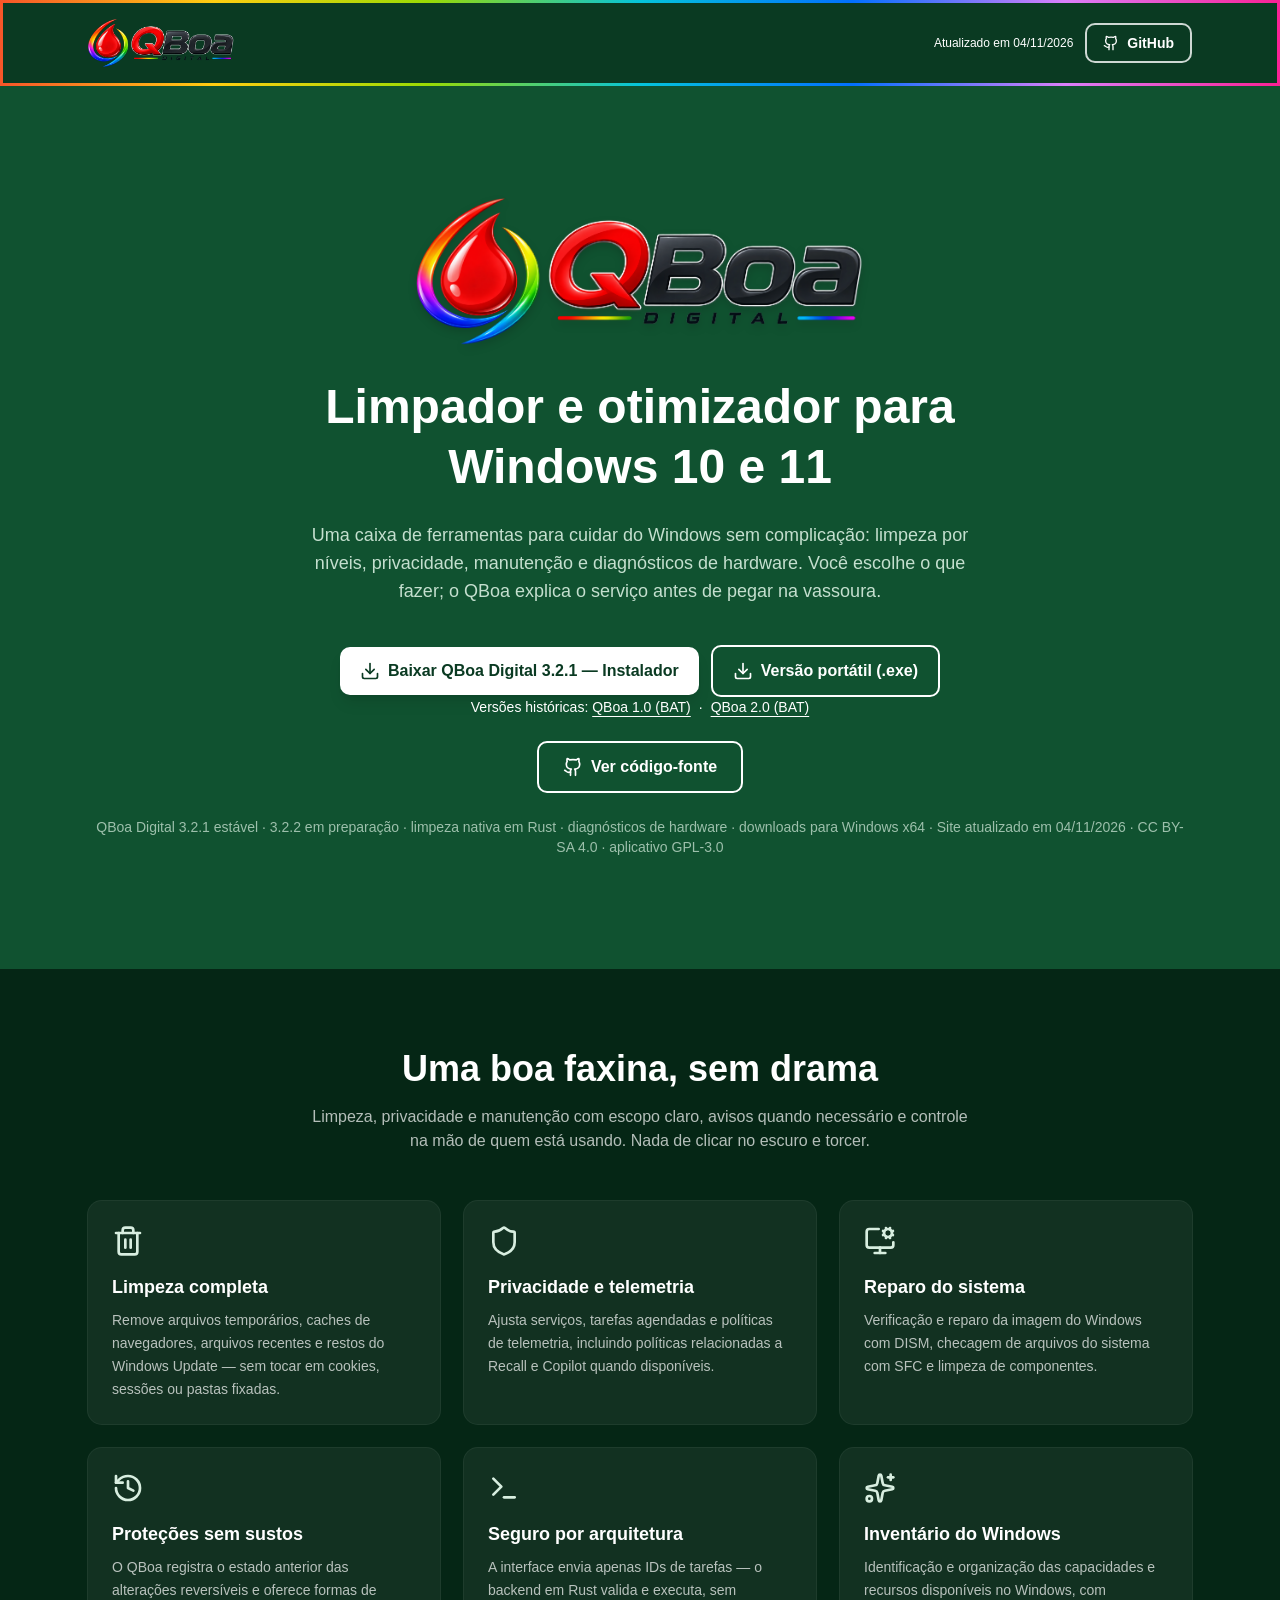
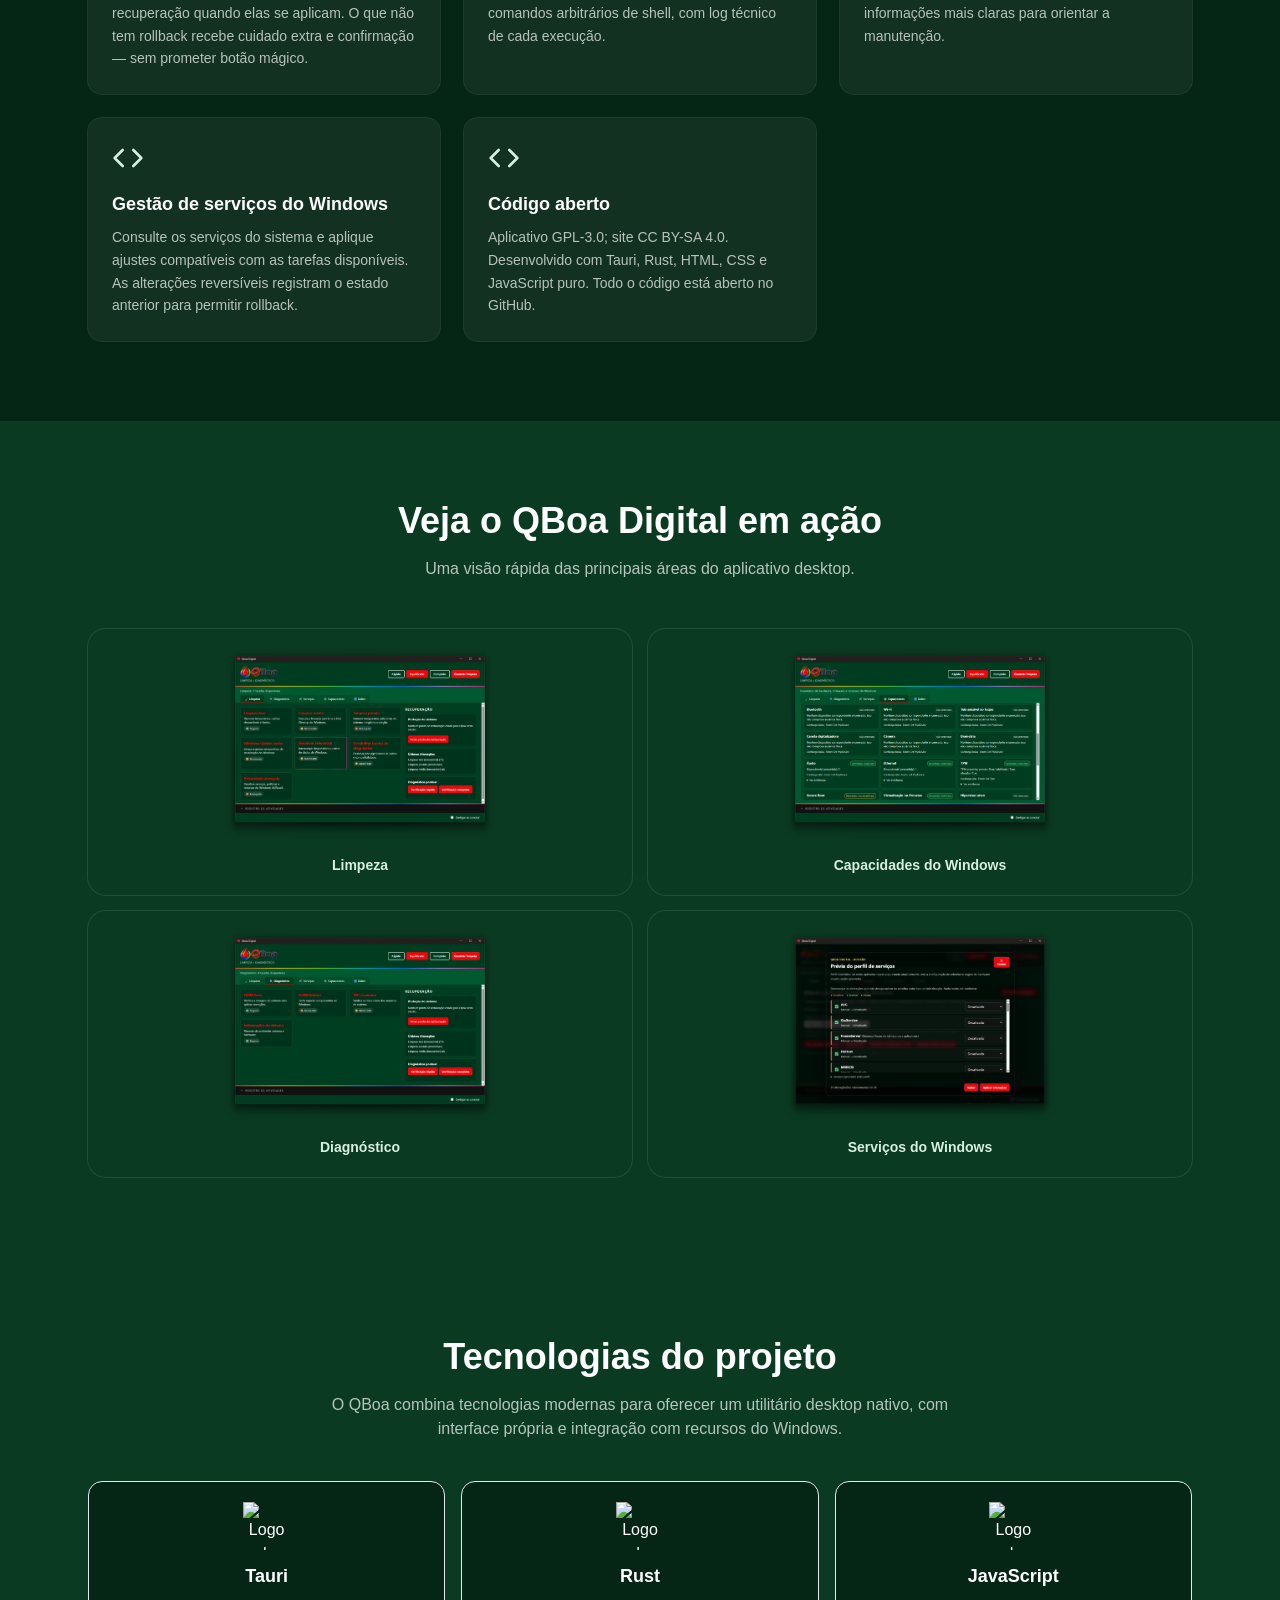
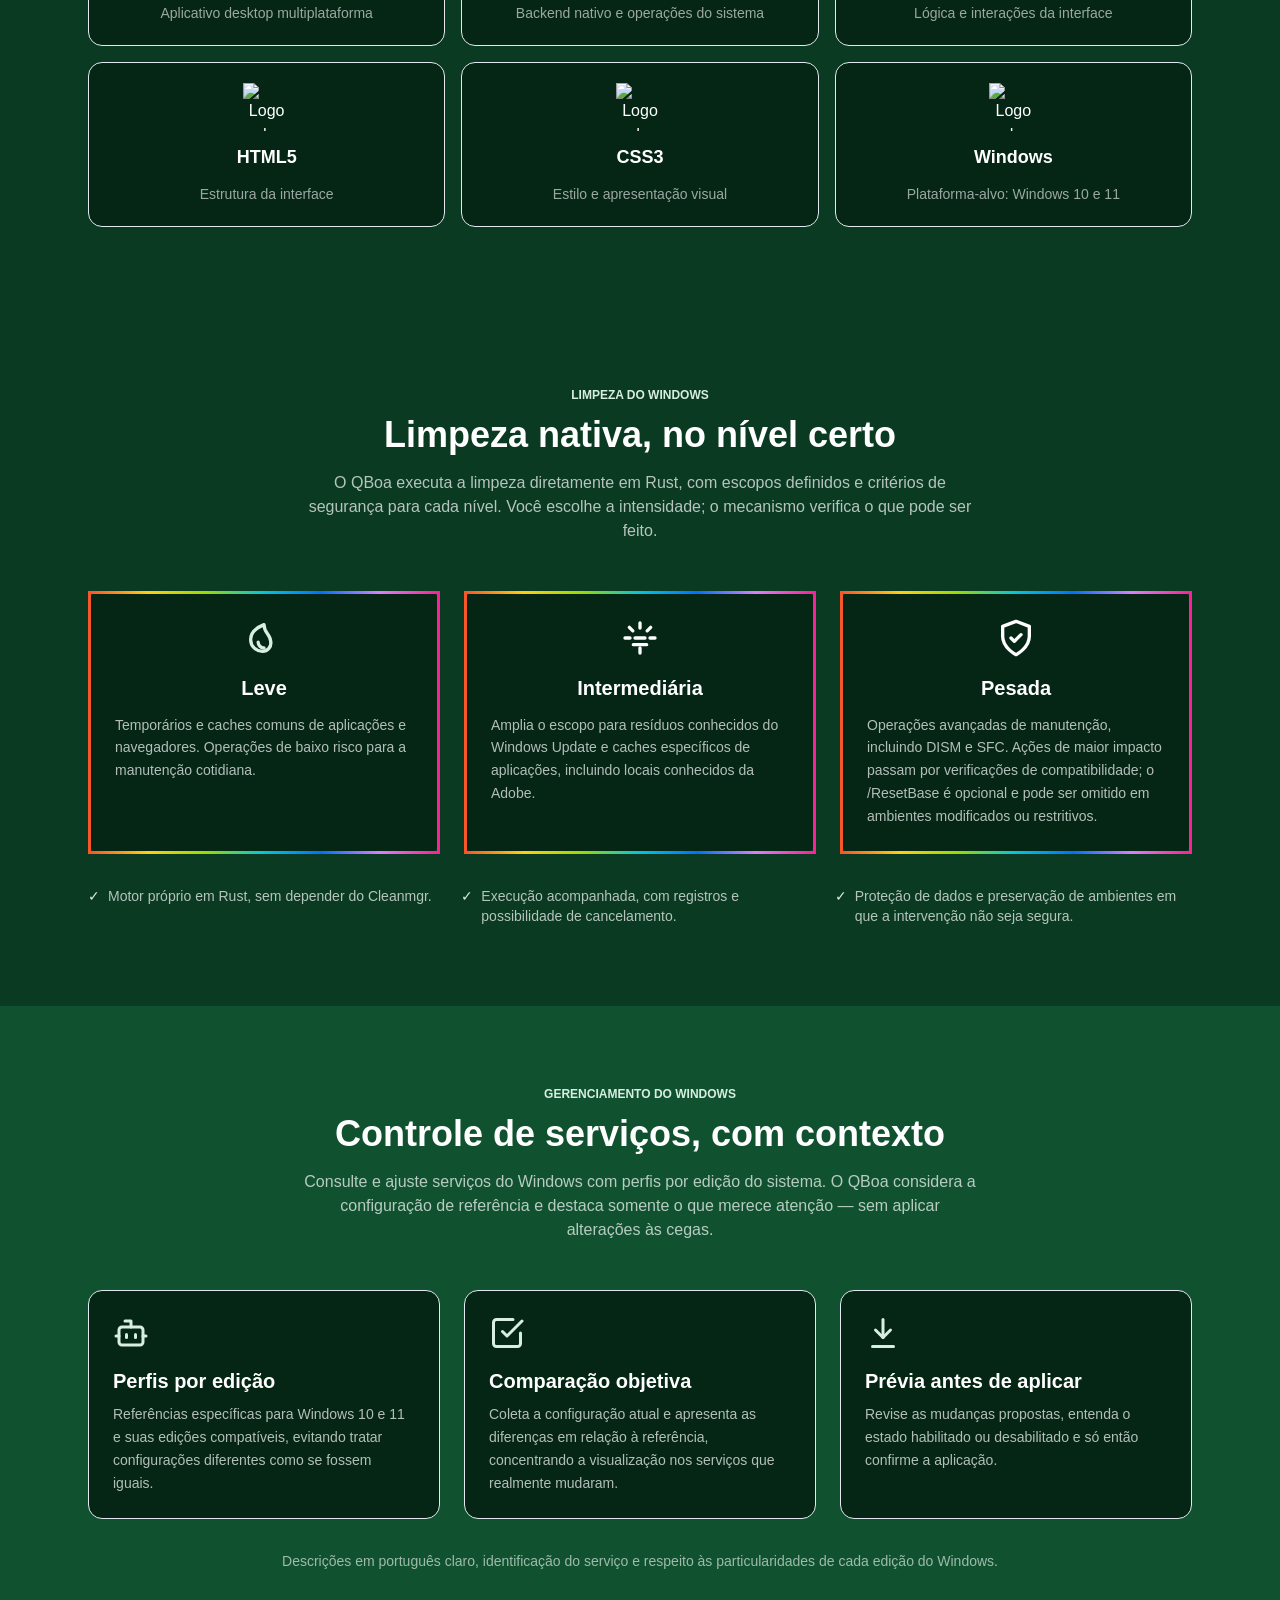
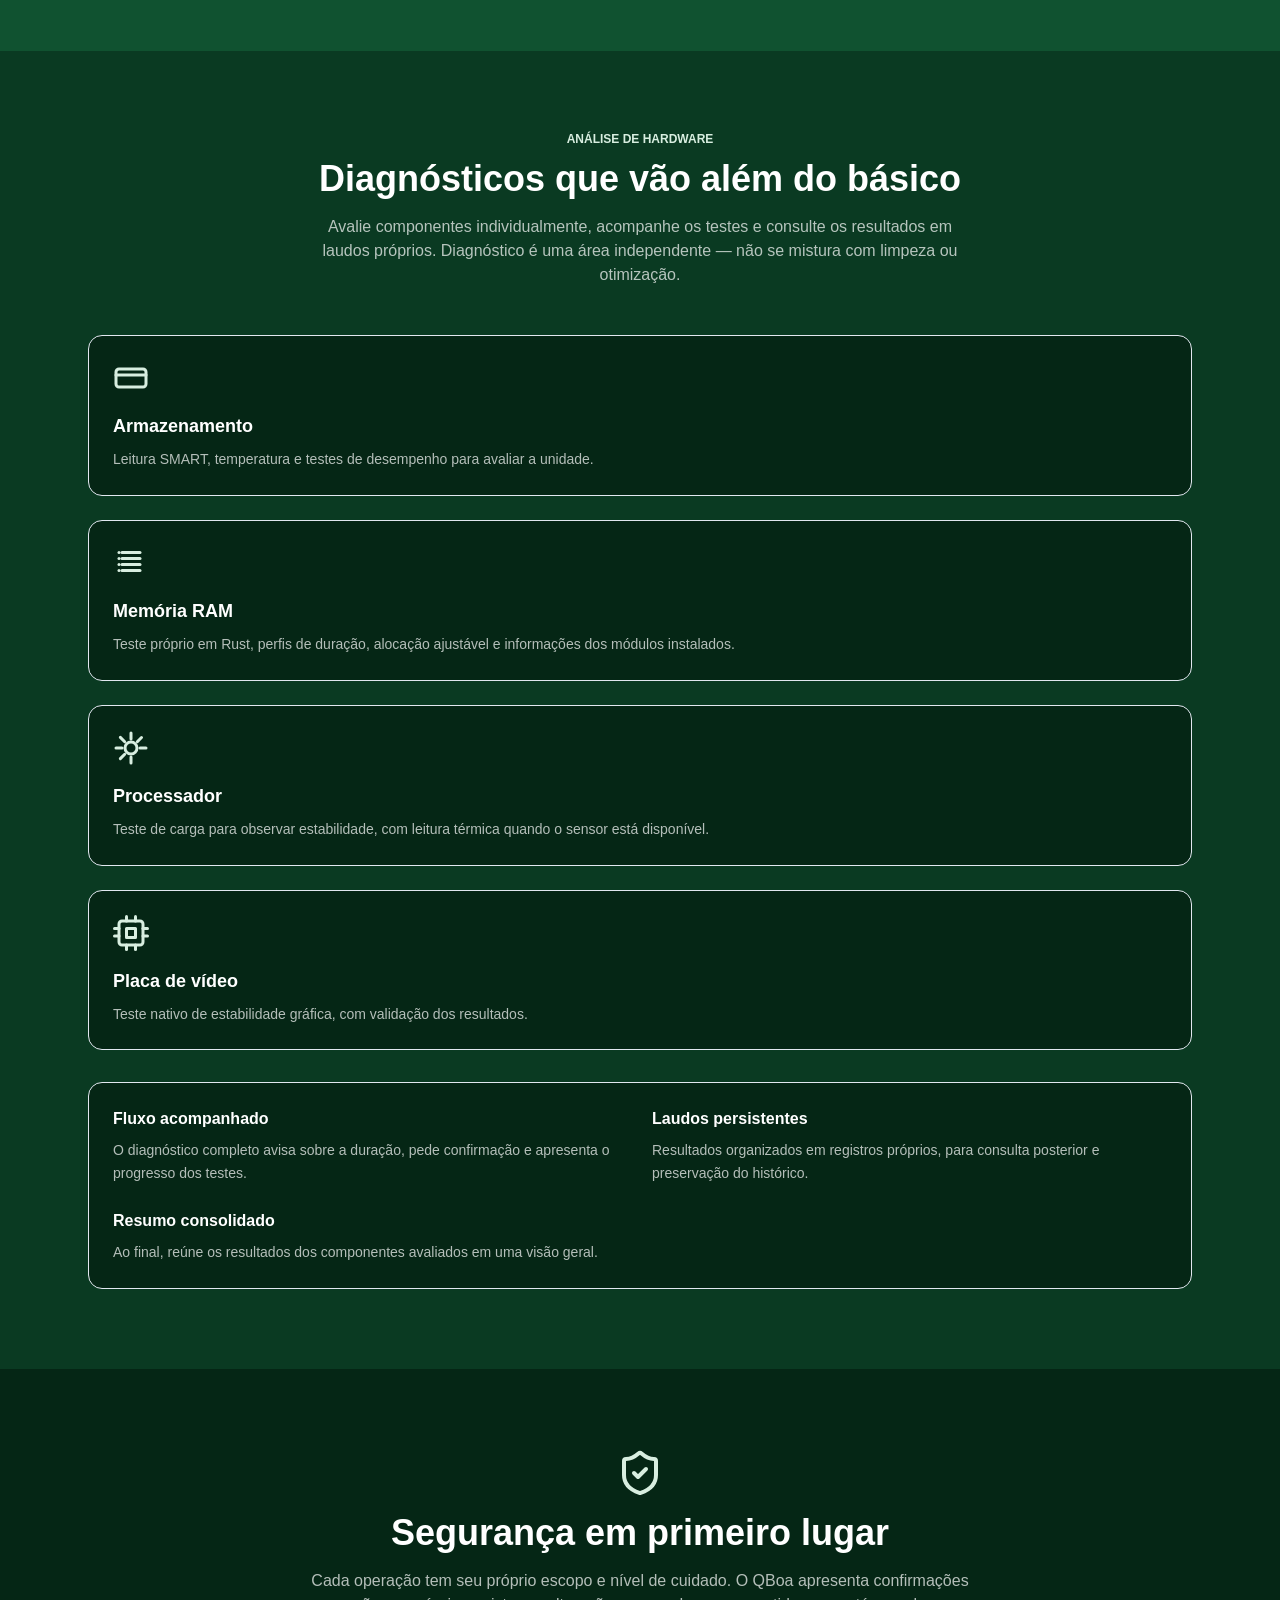
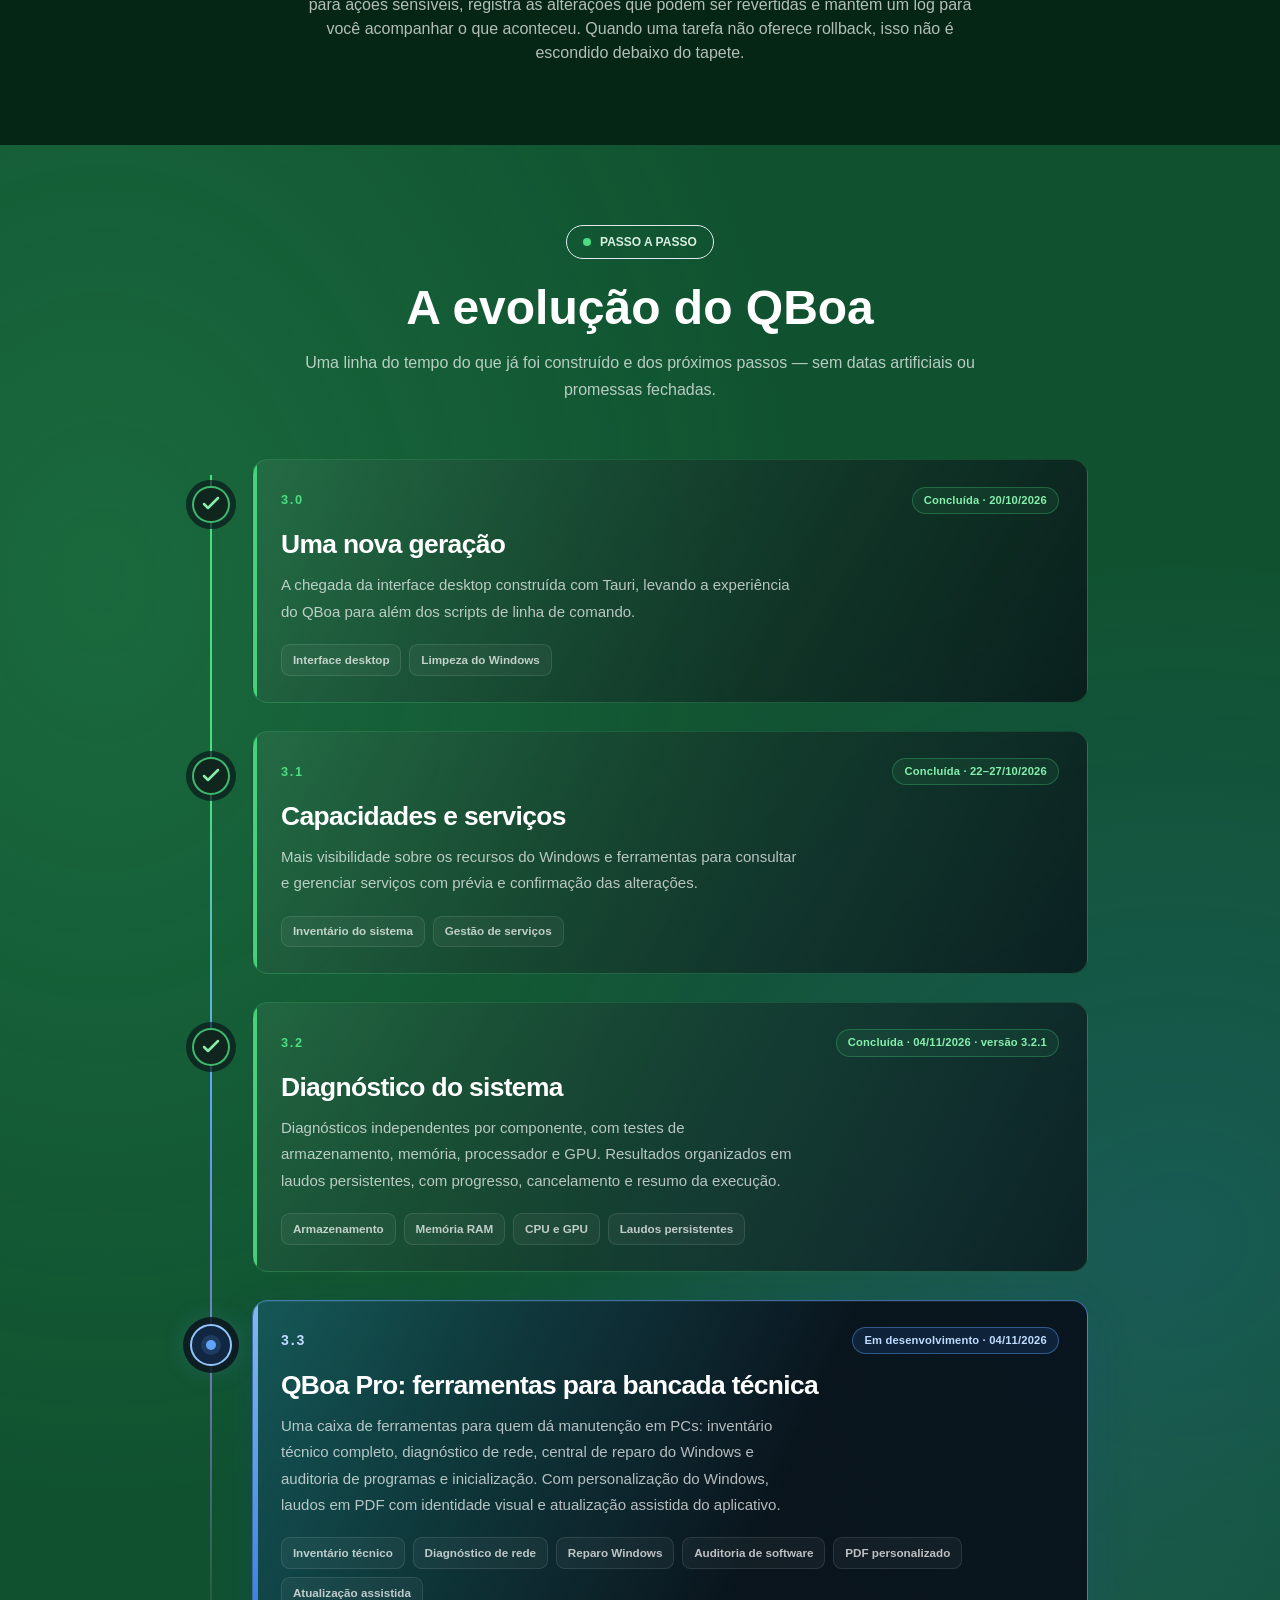
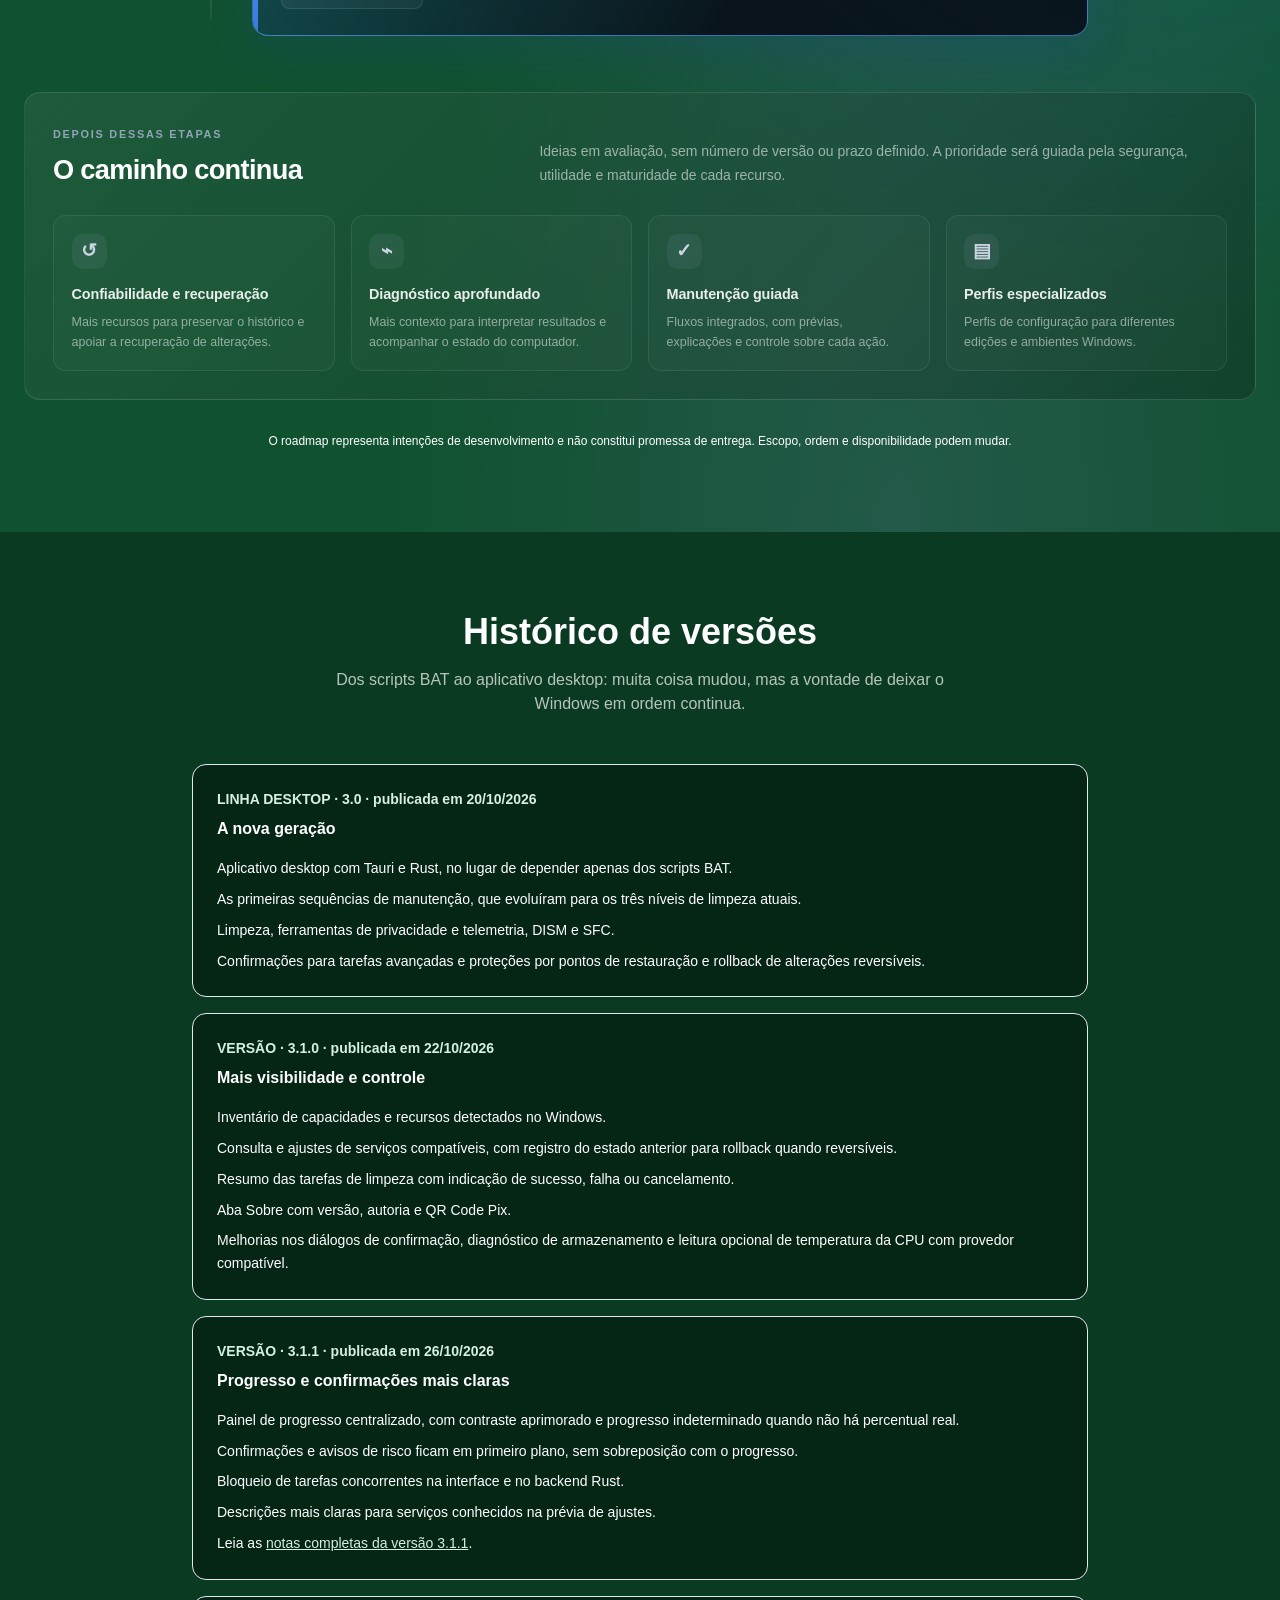
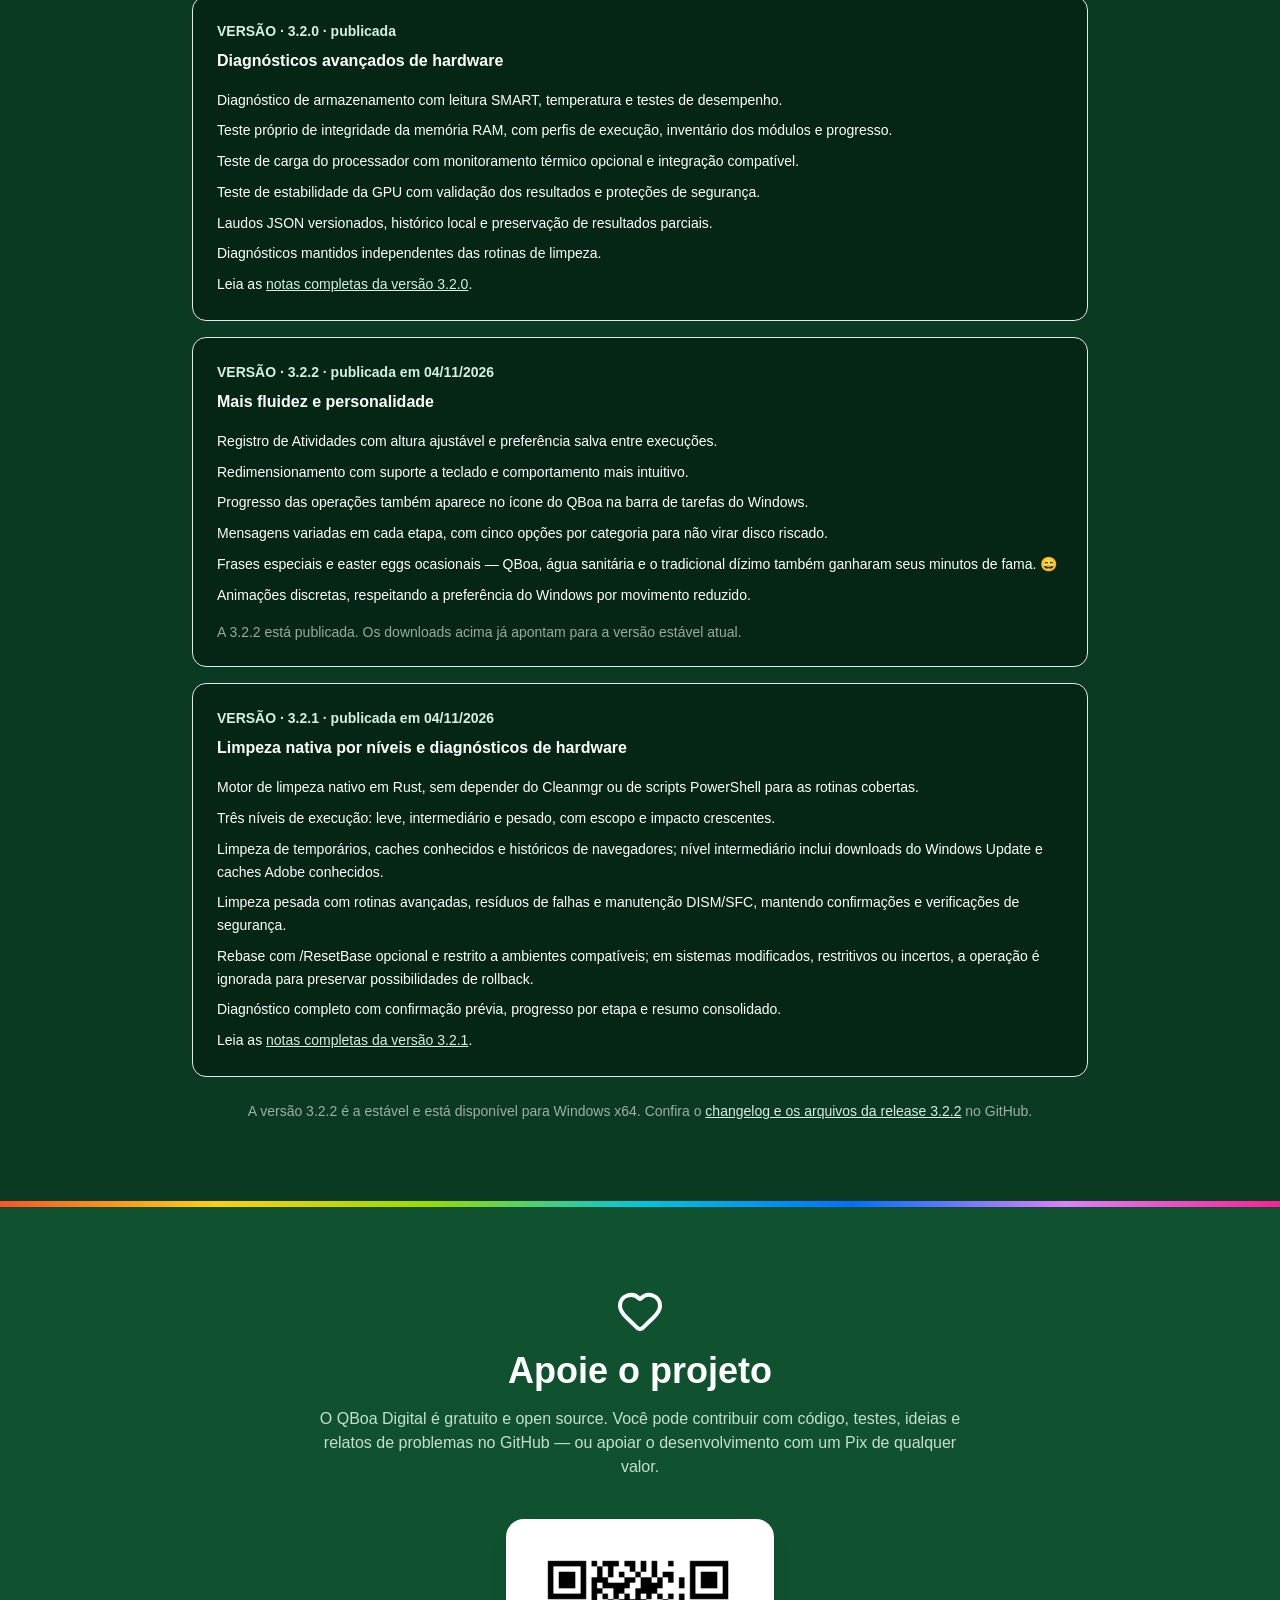
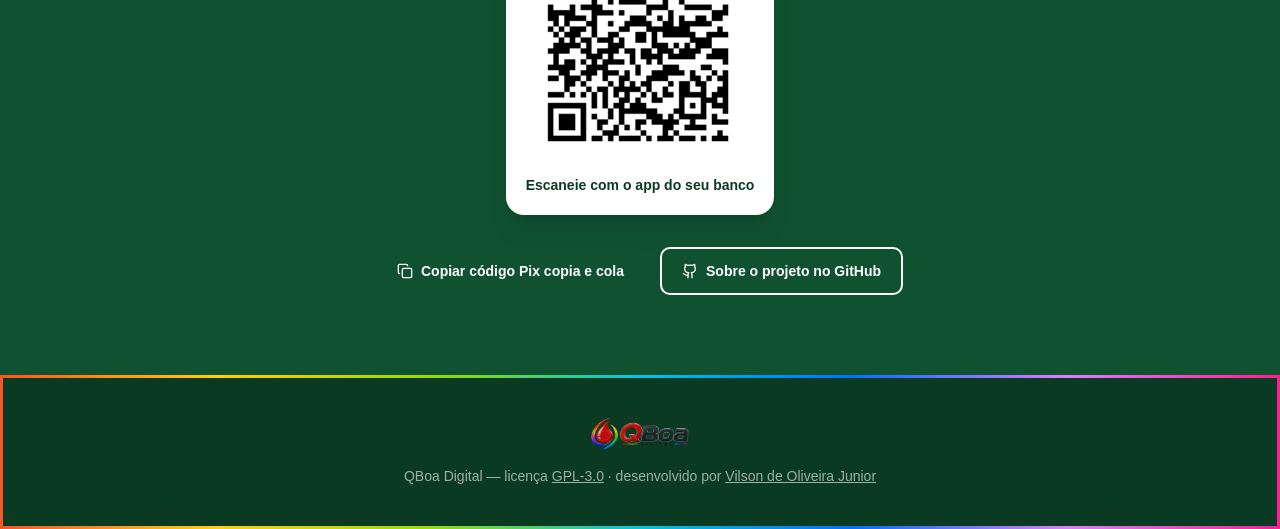
==== commit fbc9ef8b: "Lançamento: atualiza hotsite para QBoa 3.2.2" ====
--- a/index.html
+++ b/index.html
@@ -1,4 +1,4 @@
-<!DOCTYPE html><html lang="pt-BR"><head><meta charSet="utf-8"/><meta name="viewport" content="width=device-width, initial-scale=1"/><link rel="preload" as="image" href="./assets/logo-CElQSUoM.png"/><link rel="stylesheet" href="./assets/styles-C-0I1swb.css" data-precedence="default"/><title>QBoa Digital — 3.2.1 disponível | 3.2.2 em preparação</title><meta name="author" content="Vilson de Oliveira Junior"/><meta property="og:site_name" content="QBoa Digital"/><meta name="description" content="QBoa Digital para Windows 10 e 11: limpeza em três níveis, privacidade, manutenção e diagnósticos de hardware. A versão 3.2.1 está disponível; a 3.2.2 está em preparação."/><meta property="og:title" content="QBoa Digital — uma boa faxina no Windows, sem drama"/><meta property="og:description" content="Limpeza em três níveis, diagnósticos independentes de RAM, CPU, GPU e armazenamento, e laudos persistentes. 3.2.1 disponível; 3.2.2 em preparação."/><meta property="og:type" content="website"/><meta property="og:url" content="/"/><meta name="twitter:card" content="summary_large_image"/><link rel="icon" type="image/png" href="./assets/logo-CElQSUoM.png"/><link rel="canonical" href="/"/><script type="application/ld+json">{"@context":"https://schema.org","@type":"SoftwareApplication","name":"QBoa Digital","applicationCategory":"UtilitiesApplication","operatingSystem":"Windows 10, Windows 11","description":"Limpador e otimizador open source para Windows 10 e 11, desenvolvido com Tauri e Rust.","softwareVersion":"3.2.1","license":"https://www.gnu.org/licenses/gpl-3.0.html","url":"https://github.com/bloodshinoda/qboa-digital","author":{"@type":"Person","name":"Vilson de Oliveira Junior","url":"https://github.com/bloodshinoda"},"offers":{"@type":"Offer","price":"0","priceCurrency":"BRL"}}</script><style>
+<!DOCTYPE html><html lang="pt-BR"><head><meta charSet="utf-8"/><meta name="viewport" content="width=device-width, initial-scale=1"/><link rel="preload" as="image" href="./assets/logo-CElQSUoM.png"/><link rel="stylesheet" href="./assets/styles-C-0I1swb.css" data-precedence="default"/><title>QBoa Digital — 3.2.2 disponível</title><meta name="author" content="Vilson de Oliveira Junior"/><meta property="og:site_name" content="QBoa Digital"/><meta name="description" content="QBoa Digital para Windows 10 e 11: limpeza em três níveis, privacidade, manutenção e diagnósticos de hardware. A versão 3.2.2 está disponível."/><meta property="og:title" content="QBoa Digital — uma boa faxina no Windows, sem drama"/><meta property="og:description" content="Limpeza em três níveis, diagnósticos independentes de RAM, CPU, GPU e armazenamento, e laudos persistentes. 3.2.2 disponível."/><meta property="og:type" content="website"/><meta property="og:url" content="/"/><meta name="twitter:card" content="summary_large_image"/><link rel="icon" type="image/png" href="./assets/logo-CElQSUoM.png"/><link rel="canonical" href="/"/><script type="application/ld+json">{"@context":"https://schema.org","@type":"SoftwareApplication","name":"QBoa Digital","applicationCategory":"UtilitiesApplication","operatingSystem":"Windows 10, Windows 11","description":"Limpador e otimizador open source para Windows 10 e 11, desenvolvido com Tauri e Rust.","softwareVersion":"3.2.2","license":"https://www.gnu.org/licenses/gpl-3.0.html","url":"https://github.com/bloodshinoda/qboa-digital","author":{"@type":"Person","name":"Vilson de Oliveira Junior","url":"https://github.com/bloodshinoda"},"offers":{"@type":"Offer","price":"0","priceCurrency":"BRL"}}</script><style>
 /* Layouts explícitos para a galeria e tecnologias, independentes das classes utilitárias. */
 .qboa-tech-grid,.qboa-gallery-grid{display:grid;grid-template-columns:repeat(2,minmax(0,1fr));gap:1rem}
 .qboa-tech-grid{margin-left:auto;margin-right:auto}
@@ -121,9 +121,9 @@
 #roadmap .mx-auto.max-w-3xl.text-center>p{margin-top:1rem;line-height:1.65}
 #roadmap .qboa-roadmap-timeline{margin-top:3.5rem}
 @media(max-width:700px){#roadmap .qboa-roadmap-timeline{margin-top:2.5rem}}
-</style></head><body><!--$--><div class="min-h-screen bg-qboa-deeper text-white"><header class="rainbow-border border-0 border-b-4 bg-qboa-dark"><div class="mx-auto flex max-w-6xl items-center justify-between px-6 py-4"><img src="./assets/logo-CElQSUoM.png" alt="QBoa Digital — logotipo" class="h-12 w-auto"/><div class="flex flex-wrap items-center justify-end gap-3"><span class="text-xs text-white/55">Atualizado em 04/11/2026</span><a href="https://github.com/bloodshinoda/qboa-digital" target="_blank" rel="noopener noreferrer" class="inline-flex items-center gap-2 rounded-lg border-2 border-white/80 px-4 py-2 text-sm font-semibold transition-colors hover:bg-white hover:text-qboa-dark"><svg xmlns="http://www.w3.org/2000/svg" width="24" height="24" viewBox="0 0 24 24" fill="none" stroke="currentColor" stroke-width="2" stroke-linecap="round" stroke-linejoin="round" class="lucide lucide-github h-4 w-4" aria-hidden="true"><path d="M15 22v-4a4.8 4.8 0 0 0-1-3.5c3 0 6-2 6-5.5.08-1.25-.27-2.48-1-3.5.28-1.15.28-2.35 0-3.5 0 0-1 0-3 1.5-2.64-.5-5.36-.5-8 0C6 2 5 2 5 2c-.3 1.15-.3 2.35 0 3.5A5.403 5.403 0 0 0 4 9c0 3.5 3 5.5 6 5.5-.39.49-.68 1.05-.85 1.65-.17.6-.22 1.23-.15 1.85v4"></path><path d="M9 18c-4.51 2-5-2-7-2"></path></svg>GitHub</a></div></div></header><section class="bg-qboa"><div class="mx-auto max-w-6xl px-6 py-20 text-center md:py-28"><img src="./assets/logo-CElQSUoM.png" alt="QBoa Digital" class="mx-auto mb-8 w-full max-w-md drop-shadow-lg"/><h1 class="mx-auto max-w-3xl text-3xl font-bold leading-tight md:text-5xl">Limpador e otimizador para Windows 10 e 11</h1><p class="mx-auto mt-6 max-w-2xl text-lg text-qboa-mint/90">Uma caixa de ferramentas para cuidar do Windows sem complicação: limpeza por níveis, privacidade, manutenção e diagnósticos de hardware. Você escolhe o que fazer; o QBoa explica o serviço antes de pegar na vassoura.</p><div class="mt-10 flex flex-wrap items-center justify-center gap-3"><a href="https://github.com/bloodshinoda/qboa-digital/releases/download/v3.2.1/qboa-digital-3.2.1-x64-installer.exe" download class="inline-flex items-center gap-2 rounded-lg bg-white px-5 py-3 font-semibold text-qboa-dark shadow-lg transition-transform hover:scale-105"><svg xmlns="http://www.w3.org/2000/svg" width="24" height="24" viewBox="0 0 24 24" fill="none" stroke="currentColor" stroke-width="2" stroke-linecap="round" stroke-linejoin="round" class="lucide lucide-download h-5 w-5" aria-hidden="true"><path d="M12 15V3"></path><path d="M21 15v4a2 2 0 0 1-2 2H5a2 2 0 0 1-2-2v-4"></path><path d="m7 10 5 5 5-5"></path></svg>Baixar QBoa Digital 3.2.1 — Instalador</a><a href="https://github.com/bloodshinoda/qboa-digital/releases/download/v3.2.1/qboa-digital-3.2.1-x64-portable.exe" download class="inline-flex items-center gap-2 rounded-lg border-2 border-white px-5 py-3 font-semibold text-white transition-colors hover:bg-white hover:text-qboa-dark"><svg xmlns="http://www.w3.org/2000/svg" width="24" height="24" viewBox="0 0 24 24" fill="none" stroke="currentColor" stroke-width="2" stroke-linecap="round" stroke-linejoin="round" class="lucide lucide-download h-5 w-5" aria-hidden="true"><path d="M12 15V3"></path><path d="M21 15v4a2 2 0 0 1-2 2H5a2 2 0 0 1-2-2v-4"></path><path d="m7 10 5 5 5-5"></path></svg>Versão portátil (.exe)</a></div><p class="mt-5 text-sm text-white/50">Versões históricas: <a href="/download/qboa-digital-1.0.zip" class="text-qboa-mint/80 underline underline-offset-4 transition-colors hover:text-qboa-mint">QBoa 1.0 (BAT)</a><span class="mx-2 text-white/30">·</span><a href="/download/qboa-digital-2.0.zip" class="text-qboa-mint/80 underline underline-offset-4 transition-colors hover:text-qboa-mint">QBoa 2.0 (BAT)</a></p><div class="mt-6 flex flex-wrap items-center justify-center gap-4"><a href="https://github.com/bloodshinoda/qboa-digital" target="_blank" rel="noopener noreferrer" class="inline-flex items-center gap-2 rounded-lg border-2 border-white px-6 py-3 font-semibold transition-colors hover:bg-white hover:text-qboa-dark"><svg xmlns="http://www.w3.org/2000/svg" width="24" height="24" viewBox="0 0 24 24" fill="none" stroke="currentColor" stroke-width="2" stroke-linecap="round" stroke-linejoin="round" class="lucide lucide-github h-5 w-5" aria-hidden="true"><path d="M15 22v-4a4.8 4.8 0 0 0-1-3.5c3 0 6-2 6-5.5.08-1.25-.27-2.48-1-3.5.28-1.15.28-2.35 0-3.5 0 0-1 0-3 1.5-2.64-.5-5.36-.5-8 0C6 2 5 2 5 2c-.3 1.15-.3 2.35 0 3.5A5.403 5.403 0 0 0 4 9c0 3.5 3 5.5 6 5.5-.39.49-.68 1.05-.85 1.65-.17.6-.22 1.23-.15 1.85v4"></path><path d="M9 18c-4.51 2-5-2-7-2"></path></svg>Ver código-fonte</a></div><p class="mt-6 text-sm text-qboa-mint/70">QBoa Digital 3.2.1 estável · 3.2.2 em preparação · limpeza nativa em Rust · diagnósticos de hardware · downloads para Windows x64 · Site atualizado em 04/11/2026 · CC BY-SA 4.0 · aplicativo GPL-3.0</p></div></section><section class="mx-auto max-w-6xl px-6 py-20"><h2 class="text-center text-3xl font-bold md:text-4xl">Uma boa faxina, sem drama</h2><p class="mx-auto mt-4 max-w-2xl text-center text-white/70">Limpeza, privacidade e manutenção com escopo claro, avisos quando necessário e controle na mão de quem está usando. Nada de clicar no escuro e torcer.</p><div class="mt-12 grid gap-6 md:grid-cols-2 lg:grid-cols-3"><article class="rounded-xl bg-white/5 p-6 ring-1 ring-white/10 transition-colors hover:bg-white/10"><svg xmlns="http://www.w3.org/2000/svg" width="24" height="24" viewBox="0 0 24 24" fill="none" stroke="currentColor" stroke-width="2" stroke-linecap="round" stroke-linejoin="round" class="lucide lucide-trash2 lucide-trash-2 h-8 w-8 text-qboa-mint" aria-hidden="true"><path d="M10 11v6"></path><path d="M14 11v6"></path><path d="M19 6v14a2 2 0 0 1-2 2H7a2 2 0 0 1-2-2V6"></path><path d="M3 6h18"></path><path d="M8 6V4a2 2 0 0 1 2-2h4a2 2 0 0 1 2 2v2"></path></svg><h3 class="mt-4 text-lg font-semibold">Limpeza completa</h3><p class="mt-2 text-sm leading-relaxed text-white/70">Remove arquivos temporários, caches de navegadores, arquivos recentes e restos do Windows Update — sem tocar em cookies, sessões ou pastas fixadas.</p></article><article class="rounded-xl bg-white/5 p-6 ring-1 ring-white/10 transition-colors hover:bg-white/10"><svg xmlns="http://www.w3.org/2000/svg" width="24" height="24" viewBox="0 0 24 24" fill="none" stroke="currentColor" stroke-width="2" stroke-linecap="round" stroke-linejoin="round" class="lucide lucide-shield h-8 w-8 text-qboa-mint" aria-hidden="true"><path d="M20 13c0 5-3.5 7.5-7.66 8.95a1 1 0 0 1-.67-.01C7.5 20.5 4 18 4 13V6a1 1 0 0 1 1-1c2 0 4.5-1.2 6.24-2.72a1.17 1.17 0 0 1 1.52 0C14.51 3.81 17 5 19 5a1 1 0 0 1 1 1z"></path></svg><h3 class="mt-4 text-lg font-semibold">Privacidade e telemetria</h3><p class="mt-2 text-sm leading-relaxed text-white/70">Ajusta serviços, tarefas agendadas e políticas de telemetria, incluindo políticas relacionadas a Recall e Copilot quando disponíveis.</p></article><article class="rounded-xl bg-white/5 p-6 ring-1 ring-white/10 transition-colors hover:bg-white/10"><svg xmlns="http://www.w3.org/2000/svg" width="24" height="24" viewBox="0 0 24 24" fill="none" stroke="currentColor" stroke-width="2" stroke-linecap="round" stroke-linejoin="round" class="lucide lucide-monitor-cog h-8 w-8 text-qboa-mint" aria-hidden="true"><path d="M12 17v4"></path><path d="m14.305 7.53.923-.382"></path><path d="m15.228 4.852-.923-.383"></path><path d="m16.852 3.228-.383-.924"></path><path d="m16.852 8.772-.383.923"></path><path d="m19.148 3.228.383-.924"></path><path d="m19.53 9.696-.382-.924"></path><path d="m20.772 4.852.924-.383"></path><path d="m20.772 7.148.924.383"></path><path d="M22 13v2a2 2 0 0 1-2 2H4a2 2 0 0 1-2-2V5a2 2 0 0 1 2-2h7"></path><path d="M8 21h8"></path><circle cx="18" cy="6" r="3"></circle></svg><h3 class="mt-4 text-lg font-semibold">Reparo do sistema</h3><p class="mt-2 text-sm leading-relaxed text-white/70">Verificação e reparo da imagem do Windows com DISM, checagem de arquivos do sistema com SFC e limpeza de componentes.</p></article><article class="rounded-xl bg-white/5 p-6 ring-1 ring-white/10 transition-colors hover:bg-white/10"><svg xmlns="http://www.w3.org/2000/svg" width="24" height="24" viewBox="0 0 24 24" fill="none" stroke="currentColor" stroke-width="2" stroke-linecap="round" stroke-linejoin="round" class="lucide lucide-history h-8 w-8 text-qboa-mint" aria-hidden="true"><path d="M3 12a9 9 0 1 0 9-9 9.75 9.75 0 0 0-6.74 2.74L3 8"></path><path d="M3 3v5h5"></path><path d="M12 7v5l4 2"></path></svg><h3 class="mt-4 text-lg font-semibold">Proteções sem sustos</h3><p class="mt-2 text-sm leading-relaxed text-white/70">O QBoa registra o estado anterior das alterações reversíveis e oferece formas de recuperação quando elas se aplicam. O que não tem rollback recebe cuidado extra e confirmação — sem prometer botão mágico.</p></article><article class="rounded-xl bg-white/5 p-6 ring-1 ring-white/10 transition-colors hover:bg-white/10"><svg xmlns="http://www.w3.org/2000/svg" width="24" height="24" viewBox="0 0 24 24" fill="none" stroke="currentColor" stroke-width="2" stroke-linecap="round" stroke-linejoin="round" class="lucide lucide-terminal h-8 w-8 text-qboa-mint" aria-hidden="true"><path d="M12 19h8"></path><path d="m4 17 6-6-6-6"></path></svg><h3 class="mt-4 text-lg font-semibold">Seguro por arquitetura</h3><p class="mt-2 text-sm leading-relaxed text-white/70">A interface envia apenas IDs de tarefas — o backend em Rust valida e executa, sem comandos arbitrários de shell, com log técnico de cada execução.</p></article><article class="rounded-xl bg-white/5 p-6 ring-1 ring-white/10 transition-colors hover:bg-white/10"><svg xmlns="http://www.w3.org/2000/svg" width="24" height="24" viewBox="0 0 24 24" fill="none" stroke="currentColor" stroke-width="2" stroke-linecap="round" stroke-linejoin="round" class="lucide lucide-sparkles h-8 w-8 text-qboa-mint" aria-hidden="true"><path d="M11.017 2.814a1 1 0 0 1 1.966 0l1.051 5.558a2 2 0 0 0 1.594 1.594l5.558 1.051a1 1 0 0 1 0 1.966l-5.558 1.051a2 2 0 0 0-1.594 1.594l-1.051 5.558a1 1 0 0 1-1.966 0l-1.051-5.558a2 2 0 0 0-1.594-1.594l-5.558-1.051a1 1 0 0 1 0-1.966l5.558-1.051a2 2 0 0 0 1.594-1.594z"></path><path d="M20 2v4"></path><path d="M22 4h-4"></path><circle cx="4" cy="20" r="2"></circle></svg><h3 class="mt-4 text-lg font-semibold">Inventário do Windows</h3><p class="mt-2 text-sm leading-relaxed text-white/70">Identificação e organização das capacidades e recursos disponíveis no Windows, com informações mais claras para orientar a manutenção.</p></article><article class="rounded-xl bg-white/5 p-6 ring-1 ring-white/10 transition-colors hover:bg-white/10"><svg xmlns="http://www.w3.org/2000/svg" width="24" height="24" viewBox="0 0 24 24" fill="none" stroke="currentColor" stroke-width="2" stroke-linecap="round" stroke-linejoin="round" class="lucide lucide-code h-8 w-8 text-qboa-mint" aria-hidden="true"><polyline points="16 18 22 12 16 6"></polyline><polyline points="8 6 2 12 8 18"></polyline></svg><h3 class="mt-4 text-lg font-semibold">Gestão de serviços do Windows</h3><p class="mt-2 text-sm leading-relaxed text-white/70">Consulte os serviços do sistema e aplique ajustes compatíveis com as tarefas disponíveis. As alterações reversíveis registram o estado anterior para permitir rollback.</p></article><article class="rounded-xl bg-white/5 p-6 ring-1 ring-white/10 transition-colors hover:bg-white/10"><svg xmlns="http://www.w3.org/2000/svg" width="24" height="24" viewBox="0 0 24 24" fill="none" stroke="currentColor" stroke-width="2" stroke-linecap="round" stroke-linejoin="round" class="lucide lucide-code h-8 w-8 text-qboa-mint" aria-hidden="true"><polyline points="16 18 22 12 16 6"></polyline><polyline points="8 6 2 12 8 18"></polyline></svg><h3 class="mt-4 text-lg font-semibold">Código aberto</h3><p class="mt-2 text-sm leading-relaxed text-white/70">Aplicativo GPL-3.0; site CC BY-SA 4.0. Desenvolvido com Tauri, Rust, HTML, CSS e JavaScript puro. Todo o código está aberto no GitHub.</p></article></div></section><section id="galeria" class="bg-qboa-dark"><div class="mx-auto max-w-6xl px-6 py-20"><h2 class="text-center text-3xl font-bold md:text-4xl">Veja o QBoa Digital em ação</h2><p class="mx-auto mt-4 max-w-2xl text-center text-white/70">Uma visão rápida das principais áreas do aplicativo desktop.</p><div class="qboa-gallery-grid mt-12"><figure class="flex flex-col items-center gap-4 rounded-2xl bg-white/[0.03] p-5 ring-1 ring-white/10"><img src="./assets/limpeza.png" alt="Tela de limpeza do QBoa Digital" loading="lazy" class="qboa-gallery-thumb h-auto w-full object-contain drop-shadow-2xl" tabindex="0" role="button" aria-haspopup="dialog"/><figcaption class="text-center text-sm font-semibold text-qboa-mint">Limpeza</figcaption></figure><figure class="flex flex-col items-center gap-4 rounded-2xl bg-white/[0.03] p-5 ring-1 ring-white/10"><img src="./assets/capacidades.png" alt="Inventário de capacidades do Windows no QBoa Digital" loading="lazy" class="qboa-gallery-thumb h-auto w-full object-contain drop-shadow-2xl" tabindex="0" role="button" aria-haspopup="dialog"/><figcaption class="text-center text-sm font-semibold text-qboa-mint">Capacidades do Windows</figcaption></figure><figure class="flex flex-col items-center gap-4 rounded-2xl bg-white/[0.03] p-5 ring-1 ring-white/10"><img src="./assets/diagn%C3%B3stico.png" alt="Tela de diagnóstico do QBoa Digital" loading="lazy" class="qboa-gallery-thumb h-auto w-full object-contain drop-shadow-2xl" tabindex="0" role="button" aria-haspopup="dialog"/><figcaption class="text-center text-sm font-semibold text-qboa-mint">Diagnóstico</figcaption></figure><figure class="flex flex-col items-center gap-4 rounded-2xl bg-white/[0.03] p-5 ring-1 ring-white/10"><img src="./assets/servi%C3%A7os.png" alt="Gerenciamento de serviços do Windows no QBoa Digital" loading="lazy" class="qboa-gallery-thumb h-auto w-full object-contain drop-shadow-2xl" tabindex="0" role="button" aria-haspopup="dialog"/><figcaption class="text-center text-sm font-semibold text-qboa-mint">Serviços do Windows</figcaption></figure></div></div></section><section id="tecnologias" class="bg-qboa-dark"><div class="mx-auto max-w-6xl px-6 py-20"><h2 class="text-center text-3xl font-bold md:text-4xl">Tecnologias do projeto</h2><p class="mx-auto mt-4 max-w-2xl text-center text-white/70">O QBoa combina tecnologias modernas para oferecer um utilitário desktop nativo, com interface própria e integração com recursos do Windows.</p><div class="qboa-tech-grid mx-auto mt-10 max-w-5xl"><article class="flex flex-col items-center gap-3 rounded-xl border border-white/10 bg-qboa-deeper p-5 text-center transition-transform hover:-translate-y-1"><img src="https://cdn.simpleicons.org/tauri/FFC131" alt="Logo do Tauri" class="h-12 w-12 object-contain" width="48" height="48" loading="lazy"/><h3 class="text-lg font-bold">Tauri</h3><p class="text-sm leading-relaxed text-white/60">Aplicativo desktop multiplataforma</p></article><article class="flex flex-col items-center gap-3 rounded-xl border border-white/10 bg-qboa-deeper p-5 text-center transition-transform hover:-translate-y-1"><img src="https://cdn.simpleicons.org/rust/FFFFFF" alt="Logo da linguagem Rust" class="h-12 w-12 object-contain" width="48" height="48" loading="lazy"/><h3 class="text-lg font-bold">Rust</h3><p class="text-sm leading-relaxed text-white/60">Backend nativo e operações do sistema</p></article><article class="flex flex-col items-center gap-3 rounded-xl border border-white/10 bg-qboa-deeper p-5 text-center transition-transform hover:-translate-y-1"><img src="https://cdn.simpleicons.org/javascript/F7DF1E" alt="Logo do JavaScript" class="h-12 w-12 object-contain" width="48" height="48" loading="lazy"/><h3 class="text-lg font-bold">JavaScript</h3><p class="text-sm leading-relaxed text-white/60">Lógica e interações da interface</p></article><article class="flex flex-col items-center gap-3 rounded-xl border border-white/10 bg-qboa-deeper p-5 text-center transition-transform hover:-translate-y-1"><img src="https://cdn.simpleicons.org/html5/E34F26" alt="Logo do HTML5" class="h-12 w-12 object-contain" width="48" height="48" loading="lazy"/><h3 class="text-lg font-bold">HTML5</h3><p class="text-sm leading-relaxed text-white/60">Estrutura da interface</p></article><article class="flex flex-col items-center gap-3 rounded-xl border border-white/10 bg-qboa-deeper p-5 text-center transition-transform hover:-translate-y-1"><img src="https://cdn.jsdelivr.net/gh/devicons/devicon@latest/icons/css3/css3-original.svg" alt="Logo do CSS3" class="h-12 w-12 object-contain" width="48" height="48" loading="lazy"/><h3 class="text-lg font-bold">CSS3</h3><p class="text-sm leading-relaxed text-white/60">Estilo e apresentação visual</p></article><article class="flex flex-col items-center gap-3 rounded-xl border border-white/10 bg-qboa-deeper p-5 text-center transition-transform hover:-translate-y-1"><img src="https://cdn.jsdelivr.net/gh/devicons/devicon@latest/icons/windows8/windows8-original.svg" alt="Logo do Windows" class="h-12 w-12 object-contain" width="48" height="48" loading="lazy"/><h3 class="text-lg font-bold">Windows</h3><p class="text-sm leading-relaxed text-white/60">Plataforma-alvo: Windows 10 e 11</p></article></div></div></section><section id="limpeza" class="bg-qboa-dark"><div class="mx-auto max-w-6xl px-6 py-20"><div class="mx-auto max-w-3xl text-center"><p class="text-xs font-bold uppercase tracking-[.22em] text-qboa-mint">Limpeza do Windows</p><h2 class="mt-3 text-3xl font-bold md:text-4xl">Limpeza nativa, no nível certo</h2><p class="mx-auto mt-4 max-w-2xl text-white/70">O QBoa executa a limpeza diretamente em Rust, com escopos definidos e critérios de segurança para cada nível. Você escolhe a intensidade; o mecanismo verifica o que pode ser feito.</p></div><div class="mt-12 grid gap-6 md:grid-cols-3"><article class="rainbow-border rounded-xl bg-qboa-deeper p-6"><svg xmlns="http://www.w3.org/2000/svg" width="24" height="24" viewBox="0 0 24 24" fill="none" stroke="currentColor" stroke-width="2" stroke-linecap="round" stroke-linejoin="round" class="mx-auto h-10 w-10 text-qboa-mint" aria-hidden="true"><path d="M11 20A7 7 0 0 1 4 13c0-4 3-7 8-9 0 5 4 6 4 10a5 5 0 0 1-5 6Z"></path><path d="M8.5 14.5A3.5 3.5 0 0 0 12 18"></path></svg><h3 class="mt-4 text-center text-xl font-bold">Leve</h3><p class="mt-3 text-sm leading-relaxed text-white/70">Temporários e caches comuns de aplicações e navegadores. Operações de baixo risco para a manutenção cotidiana.</p></article><article class="rainbow-border rounded-xl bg-qboa-deeper p-6"><svg xmlns="http://www.w3.org/2000/svg" width="24" height="24" viewBox="0 0 24 24" fill="none" stroke="currentColor" stroke-width="2" stroke-linecap="round" stroke-linejoin="round" class="mx-auto h-10 w-10 text-blue-300" aria-hidden="true"><path d="M12 3v3"></path><path d="M18.4 5.6 16.3 7.7"></path><path d="M21 12h-3"></path><path d="M5.6 5.6 7.7 7.7"></path><path d="M3 12h3"></path><path d="M12 21v-3"></path><path d="M8 16h8"></path><path d="M9 12h6"></path></svg><h3 class="mt-4 text-center text-xl font-bold">Intermediária</h3><p class="mt-3 text-sm leading-relaxed text-white/70">Amplia o escopo para resíduos conhecidos do Windows Update e caches específicos de aplicações, incluindo locais conhecidos da Adobe.</p></article><article class="rainbow-border rounded-xl bg-qboa-deeper p-6"><svg xmlns="http://www.w3.org/2000/svg" width="24" height="24" viewBox="0 0 24 24" fill="none" stroke="currentColor" stroke-width="2" stroke-linecap="round" stroke-linejoin="round" class="mx-auto h-10 w-10 text-purple-300" aria-hidden="true"><path d="M12 22s8-4 8-11V5l-8-3-8 3v6c0 7 8 11 8 11Z"></path><path d="m9 12 2 2 4-4"></path></svg><h3 class="mt-4 text-center text-xl font-bold">Pesada</h3><p class="mt-3 text-sm leading-relaxed text-white/70">Operações avançadas de manutenção, incluindo DISM e SFC. Ações de maior impacto passam por verificações de compatibilidade; o /ResetBase é opcional e pode ser omitido em ambientes modificados ou restritivos.</p></article></div><div class="mt-8 grid gap-4 text-sm text-white/70 md:grid-cols-3"><p class="flex items-start gap-2"><span class="text-qboa-mint">✓</span> Motor próprio em Rust, sem depender do Cleanmgr.</p><p class="flex items-start gap-2"><span class="text-qboa-mint">✓</span> Execução acompanhada, com registros e possibilidade de cancelamento.</p><p class="flex items-start gap-2"><span class="text-qboa-mint">✓</span> Proteção de dados e preservação de ambientes em que a intervenção não seja segura.</p></div></div></section>
+</style></head><body><!--$--><div class="min-h-screen bg-qboa-deeper text-white"><header class="rainbow-border border-0 border-b-4 bg-qboa-dark"><div class="mx-auto flex max-w-6xl items-center justify-between px-6 py-4"><img src="./assets/logo-CElQSUoM.png" alt="QBoa Digital — logotipo" class="h-12 w-auto"/><div class="flex flex-wrap items-center justify-end gap-3"><span class="text-xs text-white/55">Atualizado em 04/11/2026</span><a href="https://github.com/bloodshinoda/qboa-digital" target="_blank" rel="noopener noreferrer" class="inline-flex items-center gap-2 rounded-lg border-2 border-white/80 px-4 py-2 text-sm font-semibold transition-colors hover:bg-white hover:text-qboa-dark"><svg xmlns="http://www.w3.org/2000/svg" width="24" height="24" viewBox="0 0 24 24" fill="none" stroke="currentColor" stroke-width="2" stroke-linecap="round" stroke-linejoin="round" class="lucide lucide-github h-4 w-4" aria-hidden="true"><path d="M15 22v-4a4.8 4.8 0 0 0-1-3.5c3 0 6-2 6-5.5.08-1.25-.27-2.48-1-3.5.28-1.15.28-2.35 0-3.5 0 0-1 0-3 1.5-2.64-.5-5.36-.5-8 0C6 2 5 2 5 2c-.3 1.15-.3 2.35 0 3.5A5.403 5.403 0 0 0 4 9c0 3.5 3 5.5 6 5.5-.39.49-.68 1.05-.85 1.65-.17.6-.22 1.23-.15 1.85v4"></path><path d="M9 18c-4.51 2-5-2-7-2"></path></svg>GitHub</a></div></div></header><section class="bg-qboa"><div class="mx-auto max-w-6xl px-6 py-20 text-center md:py-28"><img src="./assets/logo-CElQSUoM.png" alt="QBoa Digital" class="mx-auto mb-8 w-full max-w-md drop-shadow-lg"/><h1 class="mx-auto max-w-3xl text-3xl font-bold leading-tight md:text-5xl">Limpador e otimizador para Windows 10 e 11</h1><p class="mx-auto mt-6 max-w-2xl text-lg text-qboa-mint/90">Uma caixa de ferramentas para cuidar do Windows sem complicação: limpeza por níveis, privacidade, manutenção e diagnósticos de hardware. Você escolhe o que fazer; o QBoa explica o serviço antes de pegar na vassoura.</p><div class="mt-10 flex flex-wrap items-center justify-center gap-3"><a href="https://github.com/bloodshinoda/qboa-digital/releases/download/v3.2.2/qboa-digital-3.2.2-x64-installer.exe" download class="inline-flex items-center gap-2 rounded-lg bg-white px-5 py-3 font-semibold text-qboa-dark shadow-lg transition-transform hover:scale-105"><svg xmlns="http://www.w3.org/2000/svg" width="24" height="24" viewBox="0 0 24 24" fill="none" stroke="currentColor" stroke-width="2" stroke-linecap="round" stroke-linejoin="round" class="lucide lucide-download h-5 w-5" aria-hidden="true"><path d="M12 15V3"></path><path d="M21 15v4a2 2 0 0 1-2 2H5a2 2 0 0 1-2-2v-4"></path><path d="m7 10 5 5 5-5"></path></svg>Baixar QBoa Digital 3.2.1 — Instalador</a><a href="https://github.com/bloodshinoda/qboa-digital/releases/download/v3.2.2/qboa-digital-3.2.2-x64-portable.exe" download class="inline-flex items-center gap-2 rounded-lg border-2 border-white px-5 py-3 font-semibold text-white transition-colors hover:bg-white hover:text-qboa-dark"><svg xmlns="http://www.w3.org/2000/svg" width="24" height="24" viewBox="0 0 24 24" fill="none" stroke="currentColor" stroke-width="2" stroke-linecap="round" stroke-linejoin="round" class="lucide lucide-download h-5 w-5" aria-hidden="true"><path d="M12 15V3"></path><path d="M21 15v4a2 2 0 0 1-2 2H5a2 2 0 0 1-2-2v-4"></path><path d="m7 10 5 5 5-5"></path></svg>Versão portátil (.exe)</a></div><p class="mt-5 text-sm text-white/50">Versões históricas: <a href="/download/qboa-digital-1.0.zip" class="text-qboa-mint/80 underline underline-offset-4 transition-colors hover:text-qboa-mint">QBoa 1.0 (BAT)</a><span class="mx-2 text-white/30">·</span><a href="/download/qboa-digital-2.0.zip" class="text-qboa-mint/80 underline underline-offset-4 transition-colors hover:text-qboa-mint">QBoa 2.0 (BAT)</a></p><div class="mt-6 flex flex-wrap items-center justify-center gap-4"><a href="https://github.com/bloodshinoda/qboa-digital" target="_blank" rel="noopener noreferrer" class="inline-flex items-center gap-2 rounded-lg border-2 border-white px-6 py-3 font-semibold transition-colors hover:bg-white hover:text-qboa-dark"><svg xmlns="http://www.w3.org/2000/svg" width="24" height="24" viewBox="0 0 24 24" fill="none" stroke="currentColor" stroke-width="2" stroke-linecap="round" stroke-linejoin="round" class="lucide lucide-github h-5 w-5" aria-hidden="true"><path d="M15 22v-4a4.8 4.8 0 0 0-1-3.5c3 0 6-2 6-5.5.08-1.25-.27-2.48-1-3.5.28-1.15.28-2.35 0-3.5 0 0-1 0-3 1.5-2.64-.5-5.36-.5-8 0C6 2 5 2 5 2c-.3 1.15-.3 2.35 0 3.5A5.403 5.403 0 0 0 4 9c0 3.5 3 5.5 6 5.5-.39.49-.68 1.05-.85 1.65-.17.6-.22 1.23-.15 1.85v4"></path><path d="M9 18c-4.51 2-5-2-7-2"></path></svg>Ver código-fonte</a></div><p class="mt-6 text-sm text-qboa-mint/70">QBoa Digital 3.2.1 estável · 3.2.2 em preparação · limpeza nativa em Rust · diagnósticos de hardware · downloads para Windows x64 · Site atualizado em 04/11/2026 · CC BY-SA 4.0 · aplicativo GPL-3.0</p></div></section><section class="mx-auto max-w-6xl px-6 py-20"><h2 class="text-center text-3xl font-bold md:text-4xl">Uma boa faxina, sem drama</h2><p class="mx-auto mt-4 max-w-2xl text-center text-white/70">Limpeza, privacidade e manutenção com escopo claro, avisos quando necessário e controle na mão de quem está usando. Nada de clicar no escuro e torcer.</p><div class="mt-12 grid gap-6 md:grid-cols-2 lg:grid-cols-3"><article class="rounded-xl bg-white/5 p-6 ring-1 ring-white/10 transition-colors hover:bg-white/10"><svg xmlns="http://www.w3.org/2000/svg" width="24" height="24" viewBox="0 0 24 24" fill="none" stroke="currentColor" stroke-width="2" stroke-linecap="round" stroke-linejoin="round" class="lucide lucide-trash2 lucide-trash-2 h-8 w-8 text-qboa-mint" aria-hidden="true"><path d="M10 11v6"></path><path d="M14 11v6"></path><path d="M19 6v14a2 2 0 0 1-2 2H7a2 2 0 0 1-2-2V6"></path><path d="M3 6h18"></path><path d="M8 6V4a2 2 0 0 1 2-2h4a2 2 0 0 1 2 2v2"></path></svg><h3 class="mt-4 text-lg font-semibold">Limpeza completa</h3><p class="mt-2 text-sm leading-relaxed text-white/70">Remove arquivos temporários, caches de navegadores, arquivos recentes e restos do Windows Update — sem tocar em cookies, sessões ou pastas fixadas.</p></article><article class="rounded-xl bg-white/5 p-6 ring-1 ring-white/10 transition-colors hover:bg-white/10"><svg xmlns="http://www.w3.org/2000/svg" width="24" height="24" viewBox="0 0 24 24" fill="none" stroke="currentColor" stroke-width="2" stroke-linecap="round" stroke-linejoin="round" class="lucide lucide-shield h-8 w-8 text-qboa-mint" aria-hidden="true"><path d="M20 13c0 5-3.5 7.5-7.66 8.95a1 1 0 0 1-.67-.01C7.5 20.5 4 18 4 13V6a1 1 0 0 1 1-1c2 0 4.5-1.2 6.24-2.72a1.17 1.17 0 0 1 1.52 0C14.51 3.81 17 5 19 5a1 1 0 0 1 1 1z"></path></svg><h3 class="mt-4 text-lg font-semibold">Privacidade e telemetria</h3><p class="mt-2 text-sm leading-relaxed text-white/70">Ajusta serviços, tarefas agendadas e políticas de telemetria, incluindo políticas relacionadas a Recall e Copilot quando disponíveis.</p></article><article class="rounded-xl bg-white/5 p-6 ring-1 ring-white/10 transition-colors hover:bg-white/10"><svg xmlns="http://www.w3.org/2000/svg" width="24" height="24" viewBox="0 0 24 24" fill="none" stroke="currentColor" stroke-width="2" stroke-linecap="round" stroke-linejoin="round" class="lucide lucide-monitor-cog h-8 w-8 text-qboa-mint" aria-hidden="true"><path d="M12 17v4"></path><path d="m14.305 7.53.923-.382"></path><path d="m15.228 4.852-.923-.383"></path><path d="m16.852 3.228-.383-.924"></path><path d="m16.852 8.772-.383.923"></path><path d="m19.148 3.228.383-.924"></path><path d="m19.53 9.696-.382-.924"></path><path d="m20.772 4.852.924-.383"></path><path d="m20.772 7.148.924.383"></path><path d="M22 13v2a2 2 0 0 1-2 2H4a2 2 0 0 1-2-2V5a2 2 0 0 1 2-2h7"></path><path d="M8 21h8"></path><circle cx="18" cy="6" r="3"></circle></svg><h3 class="mt-4 text-lg font-semibold">Reparo do sistema</h3><p class="mt-2 text-sm leading-relaxed text-white/70">Verificação e reparo da imagem do Windows com DISM, checagem de arquivos do sistema com SFC e limpeza de componentes.</p></article><article class="rounded-xl bg-white/5 p-6 ring-1 ring-white/10 transition-colors hover:bg-white/10"><svg xmlns="http://www.w3.org/2000/svg" width="24" height="24" viewBox="0 0 24 24" fill="none" stroke="currentColor" stroke-width="2" stroke-linecap="round" stroke-linejoin="round" class="lucide lucide-history h-8 w-8 text-qboa-mint" aria-hidden="true"><path d="M3 12a9 9 0 1 0 9-9 9.75 9.75 0 0 0-6.74 2.74L3 8"></path><path d="M3 3v5h5"></path><path d="M12 7v5l4 2"></path></svg><h3 class="mt-4 text-lg font-semibold">Proteções sem sustos</h3><p class="mt-2 text-sm leading-relaxed text-white/70">O QBoa registra o estado anterior das alterações reversíveis e oferece formas de recuperação quando elas se aplicam. O que não tem rollback recebe cuidado extra e confirmação — sem prometer botão mágico.</p></article><article class="rounded-xl bg-white/5 p-6 ring-1 ring-white/10 transition-colors hover:bg-white/10"><svg xmlns="http://www.w3.org/2000/svg" width="24" height="24" viewBox="0 0 24 24" fill="none" stroke="currentColor" stroke-width="2" stroke-linecap="round" stroke-linejoin="round" class="lucide lucide-terminal h-8 w-8 text-qboa-mint" aria-hidden="true"><path d="M12 19h8"></path><path d="m4 17 6-6-6-6"></path></svg><h3 class="mt-4 text-lg font-semibold">Seguro por arquitetura</h3><p class="mt-2 text-sm leading-relaxed text-white/70">A interface envia apenas IDs de tarefas — o backend em Rust valida e executa, sem comandos arbitrários de shell, com log técnico de cada execução.</p></article><article class="rounded-xl bg-white/5 p-6 ring-1 ring-white/10 transition-colors hover:bg-white/10"><svg xmlns="http://www.w3.org/2000/svg" width="24" height="24" viewBox="0 0 24 24" fill="none" stroke="currentColor" stroke-width="2" stroke-linecap="round" stroke-linejoin="round" class="lucide lucide-sparkles h-8 w-8 text-qboa-mint" aria-hidden="true"><path d="M11.017 2.814a1 1 0 0 1 1.966 0l1.051 5.558a2 2 0 0 0 1.594 1.594l5.558 1.051a1 1 0 0 1 0 1.966l-5.558 1.051a2 2 0 0 0-1.594 1.594l-1.051 5.558a1 1 0 0 1-1.966 0l-1.051-5.558a2 2 0 0 0-1.594-1.594l-5.558-1.051a1 1 0 0 1 0-1.966l5.558-1.051a2 2 0 0 0 1.594-1.594z"></path><path d="M20 2v4"></path><path d="M22 4h-4"></path><circle cx="4" cy="20" r="2"></circle></svg><h3 class="mt-4 text-lg font-semibold">Inventário do Windows</h3><p class="mt-2 text-sm leading-relaxed text-white/70">Identificação e organização das capacidades e recursos disponíveis no Windows, com informações mais claras para orientar a manutenção.</p></article><article class="rounded-xl bg-white/5 p-6 ring-1 ring-white/10 transition-colors hover:bg-white/10"><svg xmlns="http://www.w3.org/2000/svg" width="24" height="24" viewBox="0 0 24 24" fill="none" stroke="currentColor" stroke-width="2" stroke-linecap="round" stroke-linejoin="round" class="lucide lucide-code h-8 w-8 text-qboa-mint" aria-hidden="true"><polyline points="16 18 22 12 16 6"></polyline><polyline points="8 6 2 12 8 18"></polyline></svg><h3 class="mt-4 text-lg font-semibold">Gestão de serviços do Windows</h3><p class="mt-2 text-sm leading-relaxed text-white/70">Consulte os serviços do sistema e aplique ajustes compatíveis com as tarefas disponíveis. As alterações reversíveis registram o estado anterior para permitir rollback.</p></article><article class="rounded-xl bg-white/5 p-6 ring-1 ring-white/10 transition-colors hover:bg-white/10"><svg xmlns="http://www.w3.org/2000/svg" width="24" height="24" viewBox="0 0 24 24" fill="none" stroke="currentColor" stroke-width="2" stroke-linecap="round" stroke-linejoin="round" class="lucide lucide-code h-8 w-8 text-qboa-mint" aria-hidden="true"><polyline points="16 18 22 12 16 6"></polyline><polyline points="8 6 2 12 8 18"></polyline></svg><h3 class="mt-4 text-lg font-semibold">Código aberto</h3><p class="mt-2 text-sm leading-relaxed text-white/70">Aplicativo GPL-3.0; site CC BY-SA 4.0. Desenvolvido com Tauri, Rust, HTML, CSS e JavaScript puro. Todo o código está aberto no GitHub.</p></article></div></section><section id="galeria" class="bg-qboa-dark"><div class="mx-auto max-w-6xl px-6 py-20"><h2 class="text-center text-3xl font-bold md:text-4xl">Veja o QBoa Digital em ação</h2><p class="mx-auto mt-4 max-w-2xl text-center text-white/70">Uma visão rápida das principais áreas do aplicativo desktop.</p><div class="qboa-gallery-grid mt-12"><figure class="flex flex-col items-center gap-4 rounded-2xl bg-white/[0.03] p-5 ring-1 ring-white/10"><img src="./assets/limpeza.png" alt="Tela de limpeza do QBoa Digital" loading="lazy" class="qboa-gallery-thumb h-auto w-full object-contain drop-shadow-2xl" tabindex="0" role="button" aria-haspopup="dialog"/><figcaption class="text-center text-sm font-semibold text-qboa-mint">Limpeza</figcaption></figure><figure class="flex flex-col items-center gap-4 rounded-2xl bg-white/[0.03] p-5 ring-1 ring-white/10"><img src="./assets/capacidades.png" alt="Inventário de capacidades do Windows no QBoa Digital" loading="lazy" class="qboa-gallery-thumb h-auto w-full object-contain drop-shadow-2xl" tabindex="0" role="button" aria-haspopup="dialog"/><figcaption class="text-center text-sm font-semibold text-qboa-mint">Capacidades do Windows</figcaption></figure><figure class="flex flex-col items-center gap-4 rounded-2xl bg-white/[0.03] p-5 ring-1 ring-white/10"><img src="./assets/diagn%C3%B3stico.png" alt="Tela de diagnóstico do QBoa Digital" loading="lazy" class="qboa-gallery-thumb h-auto w-full object-contain drop-shadow-2xl" tabindex="0" role="button" aria-haspopup="dialog"/><figcaption class="text-center text-sm font-semibold text-qboa-mint">Diagnóstico</figcaption></figure><figure class="flex flex-col items-center gap-4 rounded-2xl bg-white/[0.03] p-5 ring-1 ring-white/10"><img src="./assets/servi%C3%A7os.png" alt="Gerenciamento de serviços do Windows no QBoa Digital" loading="lazy" class="qboa-gallery-thumb h-auto w-full object-contain drop-shadow-2xl" tabindex="0" role="button" aria-haspopup="dialog"/><figcaption class="text-center text-sm font-semibold text-qboa-mint">Serviços do Windows</figcaption></figure></div></div></section><section id="tecnologias" class="bg-qboa-dark"><div class="mx-auto max-w-6xl px-6 py-20"><h2 class="text-center text-3xl font-bold md:text-4xl">Tecnologias do projeto</h2><p class="mx-auto mt-4 max-w-2xl text-center text-white/70">O QBoa combina tecnologias modernas para oferecer um utilitário desktop nativo, com interface própria e integração com recursos do Windows.</p><div class="qboa-tech-grid mx-auto mt-10 max-w-5xl"><article class="flex flex-col items-center gap-3 rounded-xl border border-white/10 bg-qboa-deeper p-5 text-center transition-transform hover:-translate-y-1"><img src="https://cdn.simpleicons.org/tauri/FFC131" alt="Logo do Tauri" class="h-12 w-12 object-contain" width="48" height="48" loading="lazy"/><h3 class="text-lg font-bold">Tauri</h3><p class="text-sm leading-relaxed text-white/60">Aplicativo desktop multiplataforma</p></article><article class="flex flex-col items-center gap-3 rounded-xl border border-white/10 bg-qboa-deeper p-5 text-center transition-transform hover:-translate-y-1"><img src="https://cdn.simpleicons.org/rust/FFFFFF" alt="Logo da linguagem Rust" class="h-12 w-12 object-contain" width="48" height="48" loading="lazy"/><h3 class="text-lg font-bold">Rust</h3><p class="text-sm leading-relaxed text-white/60">Backend nativo e operações do sistema</p></article><article class="flex flex-col items-center gap-3 rounded-xl border border-white/10 bg-qboa-deeper p-5 text-center transition-transform hover:-translate-y-1"><img src="https://cdn.simpleicons.org/javascript/F7DF1E" alt="Logo do JavaScript" class="h-12 w-12 object-contain" width="48" height="48" loading="lazy"/><h3 class="text-lg font-bold">JavaScript</h3><p class="text-sm leading-relaxed text-white/60">Lógica e interações da interface</p></article><article class="flex flex-col items-center gap-3 rounded-xl border border-white/10 bg-qboa-deeper p-5 text-center transition-transform hover:-translate-y-1"><img src="https://cdn.simpleicons.org/html5/E34F26" alt="Logo do HTML5" class="h-12 w-12 object-contain" width="48" height="48" loading="lazy"/><h3 class="text-lg font-bold">HTML5</h3><p class="text-sm leading-relaxed text-white/60">Estrutura da interface</p></article><article class="flex flex-col items-center gap-3 rounded-xl border border-white/10 bg-qboa-deeper p-5 text-center transition-transform hover:-translate-y-1"><img src="https://cdn.jsdelivr.net/gh/devicons/devicon@latest/icons/css3/css3-original.svg" alt="Logo do CSS3" class="h-12 w-12 object-contain" width="48" height="48" loading="lazy"/><h3 class="text-lg font-bold">CSS3</h3><p class="text-sm leading-relaxed text-white/60">Estilo e apresentação visual</p></article><article class="flex flex-col items-center gap-3 rounded-xl border border-white/10 bg-qboa-deeper p-5 text-center transition-transform hover:-translate-y-1"><img src="https://cdn.jsdelivr.net/gh/devicons/devicon@latest/icons/windows8/windows8-original.svg" alt="Logo do Windows" class="h-12 w-12 object-contain" width="48" height="48" loading="lazy"/><h3 class="text-lg font-bold">Windows</h3><p class="text-sm leading-relaxed text-white/60">Plataforma-alvo: Windows 10 e 11</p></article></div></div></section><section id="limpeza" class="bg-qboa-dark"><div class="mx-auto max-w-6xl px-6 py-20"><div class="mx-auto max-w-3xl text-center"><p class="text-xs font-bold uppercase tracking-[.22em] text-qboa-mint">Limpeza do Windows</p><h2 class="mt-3 text-3xl font-bold md:text-4xl">Limpeza nativa, no nível certo</h2><p class="mx-auto mt-4 max-w-2xl text-white/70">O QBoa executa a limpeza diretamente em Rust, com escopos definidos e critérios de segurança para cada nível. Você escolhe a intensidade; o mecanismo verifica o que pode ser feito.</p></div><div class="mt-12 grid gap-6 md:grid-cols-3"><article class="rainbow-border rounded-xl bg-qboa-deeper p-6"><svg xmlns="http://www.w3.org/2000/svg" width="24" height="24" viewBox="0 0 24 24" fill="none" stroke="currentColor" stroke-width="2" stroke-linecap="round" stroke-linejoin="round" class="mx-auto h-10 w-10 text-qboa-mint" aria-hidden="true"><path d="M11 20A7 7 0 0 1 4 13c0-4 3-7 8-9 0 5 4 6 4 10a5 5 0 0 1-5 6Z"></path><path d="M8.5 14.5A3.5 3.5 0 0 0 12 18"></path></svg><h3 class="mt-4 text-center text-xl font-bold">Leve</h3><p class="mt-3 text-sm leading-relaxed text-white/70">Temporários e caches comuns de aplicações e navegadores. Operações de baixo risco para a manutenção cotidiana.</p></article><article class="rainbow-border rounded-xl bg-qboa-deeper p-6"><svg xmlns="http://www.w3.org/2000/svg" width="24" height="24" viewBox="0 0 24 24" fill="none" stroke="currentColor" stroke-width="2" stroke-linecap="round" stroke-linejoin="round" class="mx-auto h-10 w-10 text-blue-300" aria-hidden="true"><path d="M12 3v3"></path><path d="M18.4 5.6 16.3 7.7"></path><path d="M21 12h-3"></path><path d="M5.6 5.6 7.7 7.7"></path><path d="M3 12h3"></path><path d="M12 21v-3"></path><path d="M8 16h8"></path><path d="M9 12h6"></path></svg><h3 class="mt-4 text-center text-xl font-bold">Intermediária</h3><p class="mt-3 text-sm leading-relaxed text-white/70">Amplia o escopo para resíduos conhecidos do Windows Update e caches específicos de aplicações, incluindo locais conhecidos da Adobe.</p></article><article class="rainbow-border rounded-xl bg-qboa-deeper p-6"><svg xmlns="http://www.w3.org/2000/svg" width="24" height="24" viewBox="0 0 24 24" fill="none" stroke="currentColor" stroke-width="2" stroke-linecap="round" stroke-linejoin="round" class="mx-auto h-10 w-10 text-purple-300" aria-hidden="true"><path d="M12 22s8-4 8-11V5l-8-3-8 3v6c0 7 8 11 8 11Z"></path><path d="m9 12 2 2 4-4"></path></svg><h3 class="mt-4 text-center text-xl font-bold">Pesada</h3><p class="mt-3 text-sm leading-relaxed text-white/70">Operações avançadas de manutenção, incluindo DISM e SFC. Ações de maior impacto passam por verificações de compatibilidade; o /ResetBase é opcional e pode ser omitido em ambientes modificados ou restritivos.</p></article></div><div class="mt-8 grid gap-4 text-sm text-white/70 md:grid-cols-3"><p class="flex items-start gap-2"><span class="text-qboa-mint">✓</span> Motor próprio em Rust, sem depender do Cleanmgr.</p><p class="flex items-start gap-2"><span class="text-qboa-mint">✓</span> Execução acompanhada, com registros e possibilidade de cancelamento.</p><p class="flex items-start gap-2"><span class="text-qboa-mint">✓</span> Proteção de dados e preservação de ambientes em que a intervenção não seja segura.</p></div></div></section>
 <section id="servicos" class="bg-qboa"><div class="mx-auto max-w-6xl px-6 py-20"><div class="mx-auto max-w-3xl text-center"><p class="text-xs font-bold uppercase tracking-[.22em] text-qboa-mint">Gerenciamento do Windows</p><h2 class="mt-3 text-3xl font-bold md:text-4xl">Controle de serviços, com contexto</h2><p class="mx-auto mt-4 max-w-2xl text-white/70">Consulte e ajuste serviços do Windows com perfis por edição do sistema. O QBoa considera a configuração de referência e destaca somente o que merece atenção — sem aplicar alterações às cegas.</p></div><div class="mt-12 grid gap-6 md:grid-cols-3"><article class="rounded-xl border border-white/10 bg-qboa-deeper p-6"><svg xmlns="http://www.w3.org/2000/svg" width="24" height="24" viewBox="0 0 24 24" fill="none" stroke="currentColor" stroke-width="2" stroke-linecap="round" stroke-linejoin="round" class="h-9 w-9 text-qboa-mint" aria-hidden="true"><path d="M12 8V4H8"></path><rect width="16" height="12" x="4" y="8" rx="2"></rect><path d="M2 14h2"></path><path d="M20 14h2"></path><path d="M15 13v2"></path><path d="M9 13v2"></path></svg><h3 class="mt-4 text-xl font-bold">Perfis por edição</h3><p class="mt-2 text-sm leading-relaxed text-white/70">Referências específicas para Windows 10 e 11 e suas edições compatíveis, evitando tratar configurações diferentes como se fossem iguais.</p></article><article class="rounded-xl border border-white/10 bg-qboa-deeper p-6"><svg xmlns="http://www.w3.org/2000/svg" width="24" height="24" viewBox="0 0 24 24" fill="none" stroke="currentColor" stroke-width="2" stroke-linecap="round" stroke-linejoin="round" class="h-9 w-9 text-qboa-mint" aria-hidden="true"><path d="m9 11 3 3L22 4"></path><path d="M21 12v7a2 2 0 0 1-2 2H5a2 2 0 0 1-2-2V5a2 2 0 0 1 2-2h11"></path></svg><h3 class="mt-4 text-xl font-bold">Comparação objetiva</h3><p class="mt-2 text-sm leading-relaxed text-white/70">Coleta a configuração atual e apresenta as diferenças em relação à referência, concentrando a visualização nos serviços que realmente mudaram.</p></article><article class="rounded-xl border border-white/10 bg-qboa-deeper p-6"><svg xmlns="http://www.w3.org/2000/svg" width="24" height="24" viewBox="0 0 24 24" fill="none" stroke="currentColor" stroke-width="2" stroke-linecap="round" stroke-linejoin="round" class="h-9 w-9 text-qboa-mint" aria-hidden="true"><path d="M12 3v12"></path><path d="m7 10 5 5 5-5"></path><path d="M5 21h14"></path></svg><h3 class="mt-4 text-xl font-bold">Prévia antes de aplicar</h3><p class="mt-2 text-sm leading-relaxed text-white/70">Revise as mudanças propostas, entenda o estado habilitado ou desabilitado e só então confirme a aplicação.</p></article></div><p class="mx-auto mt-8 max-w-3xl text-center text-sm text-white/60">Descrições em português claro, identificação do serviço e respeito às particularidades de cada edição do Windows.</p></div></section>
-<section id="diagnosticos" class="bg-qboa-dark"><div class="mx-auto max-w-6xl px-6 py-20"><div class="mx-auto max-w-3xl text-center"><p class="text-xs font-bold uppercase tracking-[.22em] text-qboa-mint">Análise de hardware</p><h2 class="mt-3 text-3xl font-bold md:text-4xl">Diagnósticos que vão além do básico</h2><p class="mx-auto mt-4 max-w-2xl text-white/70">Avalie componentes individualmente, acompanhe os testes e consulte os resultados em laudos próprios. Diagnóstico é uma área independente — não se mistura com limpeza ou otimização.</p></div><div class="mt-12 grid gap-6 sm:grid-cols-2 lg:grid-cols-2"><article class="rounded-xl border border-white/10 bg-qboa-deeper p-6"><svg xmlns="http://www.w3.org/2000/svg" width="24" height="24" viewBox="0 0 24 24" fill="none" stroke="currentColor" stroke-width="2" stroke-linecap="round" stroke-linejoin="round" class="h-9 w-9 text-qboa-mint" aria-hidden="true"><rect width="20" height="12" x="2" y="6" rx="2"></rect><path d="M2 10h20"></path></svg><h3 class="mt-4 text-lg font-bold">Armazenamento</h3><p class="mt-2 text-sm leading-relaxed text-white/70">Leitura SMART, temperatura e testes de desempenho para avaliar a unidade.</p></article><article class="rounded-xl border border-white/10 bg-qboa-deeper p-6"><svg xmlns="http://www.w3.org/2000/svg" width="24" height="24" viewBox="0 0 24 24" fill="none" stroke="currentColor" stroke-width="2" stroke-linecap="round" stroke-linejoin="round" class="h-9 w-9 text-qboa-mint" aria-hidden="true"><path d="M6 5h12"></path><path d="M6 9h12"></path><path d="M6 13h12"></path><path d="M6 17h12"></path><path d="M4 5h.01"></path><path d="M4 9h.01"></path><path d="M4 13h.01"></path><path d="M4 17h.01"></path></svg><h3 class="mt-4 text-lg font-bold">Memória RAM</h3><p class="mt-2 text-sm leading-relaxed text-white/70">Teste próprio em Rust, perfis de duração, alocação ajustável e informações dos módulos instalados.</p></article><article class="rounded-xl border border-white/10 bg-qboa-deeper p-6"><svg xmlns="http://www.w3.org/2000/svg" width="24" height="24" viewBox="0 0 24 24" fill="none" stroke="currentColor" stroke-width="2" stroke-linecap="round" stroke-linejoin="round" class="h-9 w-9 text-qboa-mint" aria-hidden="true"><path d="M12 2v4"></path><path d="m16.2 7.8 2.8-2.8"></path><path d="M18 12h4"></path><path d="M12 18v4"></path><path d="m4.9 19.1 2.9-2.9"></path><path d="M2 12h4"></path><path d="m4.9 4.9 2.9 2.9"></path><circle cx="12" cy="12" r="4"></circle></svg><h3 class="mt-4 text-lg font-bold">Processador</h3><p class="mt-2 text-sm leading-relaxed text-white/70">Teste de carga para observar estabilidade, com leitura térmica quando o sensor está disponível.</p></article><article class="rounded-xl border border-white/10 bg-qboa-deeper p-6"><svg xmlns="http://www.w3.org/2000/svg" width="24" height="24" viewBox="0 0 24 24" fill="none" stroke="currentColor" stroke-width="2" stroke-linecap="round" stroke-linejoin="round" class="h-9 w-9 text-qboa-mint" aria-hidden="true"><rect width="16" height="16" x="4" y="4" rx="2"></rect><path d="M9 9h6v6H9z"></path><path d="M9 1v3"></path><path d="M15 1v3"></path><path d="M9 20v3"></path><path d="M15 20v3"></path><path d="M20 9h3"></path><path d="M20 14h3"></path><path d="M1 9h3"></path><path d="M1 14h3"></path></svg><h3 class="mt-4 text-lg font-bold">Placa de vídeo</h3><p class="mt-2 text-sm leading-relaxed text-white/70">Teste nativo de estabilidade gráfica, com validação dos resultados.</p></article></div><div class="mt-8 rounded-xl border border-white/10 bg-qboa-deeper p-6 md:p-8"><div class="grid gap-6 md:grid-cols-2"><div><h3 class="font-bold">Fluxo acompanhado</h3><p class="mt-2 text-sm leading-relaxed text-white/70">O diagnóstico completo avisa sobre a duração, pede confirmação e apresenta o progresso dos testes.</p></div><div><h3 class="font-bold">Laudos persistentes</h3><p class="mt-2 text-sm leading-relaxed text-white/70">Resultados organizados em registros próprios, para consulta posterior e preservação do histórico.</p></div><div><h3 class="font-bold">Resumo consolidado</h3><p class="mt-2 text-sm leading-relaxed text-white/70">Ao final, reúne os resultados dos componentes avaliados em uma visão geral.</p></div></div></div></div></section><section class="mx-auto max-w-4xl px-6 py-20 text-center"><svg xmlns="http://www.w3.org/2000/svg" width="24" height="24" viewBox="0 0 24 24" fill="none" stroke="currentColor" stroke-width="2" stroke-linecap="round" stroke-linejoin="round" class="lucide lucide-shield-check mx-auto h-12 w-12 text-qboa-mint" aria-hidden="true"><path d="M20 13c0 5-3.5 7.5-7.66 8.95a1 1 0 0 1-.67-.01C7.5 20.5 4 18 4 13V6a1 1 0 0 1 1-1c2 0 4.5-1.2 6.24-2.72a1.17 1.17 0 0 1 1.52 0C14.51 3.81 17 5 19 5a1 1 0 0 1 1 1z"></path><path d="m9 12 2 2 4-4"></path></svg><h2 class="mt-4 text-3xl font-bold md:text-4xl">Segurança em primeiro lugar</h2><p class="mx-auto mt-4 max-w-2xl text-white/70">Cada operação tem seu próprio escopo e nível de cuidado. O QBoa apresenta confirmações para ações sensíveis, registra as alterações que podem ser revertidas e mantém um log para você acompanhar o que aconteceu. Quando uma tarefa não oferece rollback, isso não é escondido debaixo do tapete.</p></section><section id="roadmap" class="relative overflow-hidden bg-qboa"><div class="pointer-events-none absolute inset-0 opacity-40" aria-hidden="true" style="background:radial-gradient(ellipse at 8% 22%,rgba(74,222,128,.17),transparent 42%),radial-gradient(ellipse at 92% 55%,rgba(59,130,246,.18),transparent 44%),radial-gradient(ellipse at 70% 100%,rgba(167,139,250,.12),transparent 40%)"></div><div class="relative mx-auto max-w-5xl px-6 py-20 md:py-24"><div class="mx-auto max-w-3xl text-center"><span class="inline-flex items-center gap-2 rounded-full border border-qboa-mint/30 bg-qboa-mint/10 px-4 py-2 text-xs font-bold uppercase tracking-[.22em] text-qboa-mint"><span class="h-2 w-2 rounded-full bg-qboa-mint"></span>Passo a passo</span><h2 class="mt-5 text-3xl font-bold md:text-5xl">A evolução do QBoa</h2><p class="mx-auto mt-5 max-w-2xl text-base leading-relaxed text-white/70 md:text-lg">Uma linha do tempo do que já foi construído e dos próximos passos — sem datas artificiais ou promessas fechadas.</p></div><div class="qboa-roadmap-timeline relative mx-auto mt-16 max-w-4xl"><div class="qboa-roadmap-rail" aria-hidden="true"></div><article class="qboa-roadmap-item qboa-roadmap-done"><div class="qboa-roadmap-marker" aria-hidden="true"><svg xmlns="http://www.w3.org/2000/svg" width="24" height="24" viewBox="0 0 24 24" fill="none" stroke="currentColor" stroke-width="2.5" stroke-linecap="round" stroke-linejoin="round"><path d="m5 12 4 4L19 6"></path></svg></div><div class="qboa-roadmap-card"><div class="qboa-roadmap-meta"><span class="qboa-roadmap-version">3.0</span><span class="qboa-roadmap-status">Concluída · 20/10/2026</span></div><h3>Uma nova geração</h3><p>A chegada da interface desktop construída com Tauri, levando a experiência do QBoa para além dos scripts de linha de comando.</p><div class="qboa-roadmap-tags"><span>Interface desktop</span><span>Limpeza do Windows</span></div></div></article><article class="qboa-roadmap-item qboa-roadmap-done"><div class="qboa-roadmap-marker" aria-hidden="true"><svg xmlns="http://www.w3.org/2000/svg" width="24" height="24" viewBox="0 0 24 24" fill="none" stroke="currentColor" stroke-width="2.5" stroke-linecap="round" stroke-linejoin="round"><path d="m5 12 4 4L19 6"></path></svg></div><div class="qboa-roadmap-card"><div class="qboa-roadmap-meta"><span class="qboa-roadmap-version">3.1</span><span class="qboa-roadmap-status">Concluída · 22–27/10/2026</span></div><h3>Capacidades e serviços</h3><p>Mais visibilidade sobre os recursos do Windows e ferramentas para consultar e gerenciar serviços com prévia e confirmação das alterações.</p><div class="qboa-roadmap-tags"><span>Inventário do sistema</span><span>Gestão de serviços</span></div></div></article><article class="qboa-roadmap-item qboa-roadmap-done"><div class="qboa-roadmap-marker" aria-hidden="true"><svg xmlns="http://www.w3.org/2000/svg" width="24" height="24" viewBox="0 0 24 24" fill="none" stroke="currentColor" stroke-width="2.5" stroke-linecap="round" stroke-linejoin="round"><path d="m5 12 4 4L19 6"></path></svg></div><div class="qboa-roadmap-card"><div class="qboa-roadmap-meta"><span class="qboa-roadmap-version">3.2</span><span class="qboa-roadmap-status">Concluída · 04/11/2026 · versão 3.2.1</span></div><h3>Diagnóstico do sistema</h3><p>Diagnósticos independentes por componente, com testes de armazenamento, memória, processador e GPU. Resultados organizados em laudos persistentes, com progresso, cancelamento e resumo da execução.</p><div class="qboa-roadmap-tags"><span>Armazenamento</span><span>Memória RAM</span><span>CPU e GPU</span><span>Laudos persistentes</span></div></div></article><article class="qboa-roadmap-item qboa-roadmap-current"><div class="qboa-roadmap-marker" aria-hidden="true"><span></span></div><div class="qboa-roadmap-card"><div class="qboa-roadmap-meta"><span class="qboa-roadmap-version">3.3</span><span class="qboa-roadmap-status">Em desenvolvimento · 04/11/2026</span></div><h3>Personalização e ferramentas avançadas</h3><p>Mais controle sobre componentes do Windows, personalização de configurações e recursos voltados a fluxos de trabalho técnicos, com relatórios em PDF personalizados e atualização do aplicativo.</p><div class="qboa-roadmap-tags"><span>Personalização do Windows</span><span>Relatórios PDF</span><span>Fluxos técnicos</span><span>Atualizações</span></div></div></article></div><div class="qboa-roadmap-next mt-16"><div class="qboa-roadmap-next-heading"><div><span>DEPOIS DESSAS ETAPAS</span><h3>O caminho continua</h3></div><p>Ideias em avaliação, sem número de versão ou prazo definido. A prioridade será guiada pela segurança, utilidade e maturidade de cada recurso.</p></div><div class="qboa-roadmap-next-grid"><article><span class="qboa-roadmap-next-icon">↺</span><h4>Confiabilidade e recuperação</h4><p>Mais recursos para preservar o histórico e apoiar a recuperação de alterações.</p></article><article><span class="qboa-roadmap-next-icon">⌁</span><h4>Diagnóstico aprofundado</h4><p>Mais contexto para interpretar resultados e acompanhar o estado do computador.</p></article><article><span class="qboa-roadmap-next-icon">✓</span><h4>Manutenção guiada</h4><p>Fluxos integrados, com prévias, explicações e controle sobre cada ação.</p></article><article><span class="qboa-roadmap-next-icon">▤</span><h4>Perfis especializados</h4><p>Perfis de configuração para diferentes edições e ambientes Windows.</p></article></div></div><p class="mx-auto mt-8 max-w-3xl text-center text-xs leading-relaxed text-white/45">O roadmap representa intenções de desenvolvimento e não constitui promessa de entrega. Escopo, ordem e disponibilidade podem mudar.</p></div></section><section id="historico" class="bg-qboa-dark"><div class="mx-auto max-w-6xl px-6 py-20"><h2 class="text-center text-3xl font-bold md:text-4xl">Histórico de versões</h2><p class="mx-auto mt-4 max-w-2xl text-center text-white/70">Dos scripts BAT ao aplicativo desktop: muita coisa mudou, mas a vontade de deixar o Windows em ordem continua.</p><div class="mx-auto mt-12 flex max-w-4xl flex-col gap-4"><article class="rounded-xl border border-white/10 bg-qboa-deeper p-6"><p class="text-sm font-semibold text-qboa-mint">LINHA DESKTOP · 3.0 <span class="text-white/50">· publicada em 20/10/2026</span></p><h3 class="mt-2 text-2xl font-bold">A nova geração</h3><ul class="mt-4 list-disc space-y-2 pl-5 text-sm leading-relaxed text-white/75"><li>Aplicativo desktop com Tauri e Rust, no lugar de depender apenas dos scripts BAT.</li><li>As primeiras sequências de manutenção, que evoluíram para os três níveis de limpeza atuais.</li><li>Limpeza, ferramentas de privacidade e telemetria, DISM e SFC.</li><li>Confirmações para tarefas avançadas e proteções por pontos de restauração e rollback de alterações reversíveis.</li></ul></article><article class="rounded-xl border border-white/10 bg-qboa-deeper p-6"><p class="text-sm font-semibold text-qboa-mint">VERSÃO · 3.1.0 <span class="text-white/50">· publicada em 22/10/2026</span></p><h3 class="mt-2 text-2xl font-bold">Mais visibilidade e controle</h3><ul class="mt-4 list-disc space-y-2 pl-5 text-sm leading-relaxed text-white/75"><li>Inventário de capacidades e recursos detectados no Windows.</li><li>Consulta e ajustes de serviços compatíveis, com registro do estado anterior para rollback quando reversíveis.</li><li>Resumo das tarefas de limpeza com indicação de sucesso, falha ou cancelamento.</li><li>Aba Sobre com versão, autoria e QR Code Pix.</li><li>Melhorias nos diálogos de confirmação, diagnóstico de armazenamento e leitura opcional de temperatura da CPU com provedor compatível.</li></ul></article><article class="rounded-xl border border-white/10 bg-qboa-deeper p-6"><p class="text-sm font-semibold text-qboa-mint">VERSÃO · 3.1.1 <span class="text-white/50">· publicada em 26/10/2026</span></p><h3 class="mt-2 text-2xl font-bold">Progresso e confirmações mais claras</h3><ul class="mt-4 list-disc space-y-2 pl-5 text-sm leading-relaxed text-white/75"><li>Painel de progresso centralizado, com contraste aprimorado e progresso indeterminado quando não há percentual real.</li><li>Confirmações e avisos de risco ficam em primeiro plano, sem sobreposição com o progresso.</li><li>Bloqueio de tarefas concorrentes na interface e no backend Rust.</li><li>Descrições mais claras para serviços conhecidos na prévia de ajustes.</li><li>Leia as <a class="text-qboa-mint underline" href="https://github.com/bloodshinoda/qboa-digital/releases/tag/v3.1.1" target="_blank" rel="noopener noreferrer">notas completas da versão 3.1.1</a>.</li></ul></article><article class="rounded-xl border border-white/10 bg-qboa-deeper p-6"><p class="text-sm font-semibold text-qboa-mint">VERSÃO · 3.2.0 <span class="text-white/50">· publicada</span></p><h3 class="mt-2 text-2xl font-bold">Diagnósticos avançados de hardware</h3><ul class="mt-4 list-disc space-y-2 pl-5 text-sm leading-relaxed text-white/75"><li>Diagnóstico de armazenamento com leitura SMART, temperatura e testes de desempenho.</li><li>Teste próprio de integridade da memória RAM, com perfis de execução, inventário dos módulos e progresso.</li><li>Teste de carga do processador com monitoramento térmico opcional e integração compatível.</li><li>Teste de estabilidade da GPU com validação dos resultados e proteções de segurança.</li><li>Laudos JSON versionados, histórico local e preservação de resultados parciais.</li><li>Diagnósticos mantidos independentes das rotinas de limpeza.</li><li>Leia as <a class="text-qboa-mint underline" href="https://github.com/bloodshinoda/qboa-digital/releases/tag/v3.2.0" target="_blank" rel="noopener noreferrer">notas completas da versão 3.2.0</a>.</li></ul></article><article class="rounded-xl border border-white/10 bg-qboa-deeper p-6"><p class="text-sm font-semibold text-qboa-mint">PRÓXIMA ATUALIZAÇÃO · 3.2.2 <span class="text-white/50">· build em validação</span></p><h3 class="mt-2 text-2xl font-bold">Mais fluidez e personalidade</h3><ul class="mt-4 list-disc space-y-2 pl-5 text-sm leading-relaxed text-white/75"><li>Registro de Atividades com altura ajustável e preferência salva entre execuções.</li><li>Redimensionamento com suporte a teclado e comportamento mais intuitivo.</li><li>Progresso das operações também aparece no ícone do QBoa na barra de tarefas do Windows.</li><li>Mensagens variadas em cada etapa, com cinco opções por categoria para não virar disco riscado.</li><li>Frases especiais e easter eggs ocasionais — QBoa, água sanitária e o tradicional dízimo também ganharam seus minutos de fama. 😄</li><li>Animações discretas, respeitando a preferência do Windows por movimento reduzido.</li></ul><p class="mt-4 text-sm text-white/60">A 3.2.2 ainda não foi publicada. Os botões de download continuam apontando para a versão estável 3.2.1.</p></article><article class="rounded-xl border border-qboa-mint/40 bg-qboa-deeper p-6"><p class="text-sm font-semibold text-qboa-mint">ÚLTIMA VERSÃO PUBLICADA · 3.2.1 <span class="text-white/50">· publicada em 04/11/2026</span></p><h3 class="mt-2 text-2xl font-bold">Limpeza nativa por níveis e diagnósticos de hardware</h3><ul class="mt-4 list-disc space-y-2 pl-5 text-sm leading-relaxed text-white/75"><li>Motor de limpeza nativo em Rust, sem depender do Cleanmgr ou de scripts PowerShell para as rotinas cobertas.</li><li>Três níveis de execução: leve, intermediário e pesado, com escopo e impacto crescentes.</li><li>Limpeza de temporários, caches conhecidos e históricos de navegadores; nível intermediário inclui downloads do Windows Update e caches Adobe conhecidos.</li><li>Limpeza pesada com rotinas avançadas, resíduos de falhas e manutenção DISM/SFC, mantendo confirmações e verificações de segurança.</li><li>Rebase com /ResetBase opcional e restrito a ambientes compatíveis; em sistemas modificados, restritivos ou incertos, a operação é ignorada para preservar possibilidades de rollback.</li><li>Diagnóstico completo com confirmação prévia, progresso por etapa e resumo consolidado.</li><li>Leia as <a class="text-qboa-mint underline" href="https://github.com/bloodshinoda/qboa-digital/releases/tag/v3.2.1" target="_blank" rel="noopener noreferrer">notas completas da versão 3.2.1</a>.</li></ul></article></div><p class="mx-auto mt-6 max-w-4xl text-center text-sm text-white/60">A versão 3.2.1 é a estável e está disponível para Windows x64. A 3.2.2 está em preparação; assim que o build passar pela validação, atualizamos os downloads por aqui. Sem link quebrado, combinado? Consulte o <a class="text-qboa-mint underline" href="https://github.com/bloodshinoda/qboa-digital/releases/tag/v3.2.1" target="_blank" rel="noopener noreferrer">changelog e os arquivos da release 3.2.1</a> no GitHub.</p></div></section><section class="bg-qboa"><div class="rainbow-border border-0 border-t-4"></div><div class="mx-auto max-w-4xl px-6 py-20 text-center"><svg xmlns="http://www.w3.org/2000/svg" width="24" height="24" viewBox="0 0 24 24" fill="none" stroke="currentColor" stroke-width="2" stroke-linecap="round" stroke-linejoin="round" class="lucide lucide-heart mx-auto h-12 w-12" aria-hidden="true"><path d="M2 9.5a5.5 5.5 0 0 1 9.591-3.676.56.56 0 0 0 .818 0A5.49 5.49 0 0 1 22 9.5c0 2.29-1.5 4-3 5.5l-5.492 5.313a2 2 0 0 1-3 .019L5 15c-1.5-1.5-3-3.2-3-5.5"></path></svg><h2 class="mt-4 text-3xl font-bold md:text-4xl">Apoie o projeto</h2><p class="mx-auto mt-4 max-w-2xl text-qboa-mint/90">O QBoa Digital é gratuito e open source. Você pode contribuir com código, testes, ideias e relatos de problemas no GitHub — ou apoiar o desenvolvimento com um Pix de qualquer valor.</p><div class="mx-auto mt-10 inline-block rounded-2xl bg-white p-5 shadow-xl"><img src="[data-uri]" alt="QR Code para contribuição via Pix" class="h-48 w-48 md:h-56 md:w-56" width="224" height="224"/><p class="mt-3 text-sm font-semibold text-qboa-dark">Escaneie com o app do seu banco</p></div><div class="mt-8 flex flex-wrap items-center justify-center gap-4"><button id="qboa-copy-pix" class="inline-flex items-center gap-2 rounded-lg bg-qboa px-5 py-3 text-sm font-semibold text-white transition-colors hover:bg-qboa-dark"><svg xmlns="http://www.w3.org/2000/svg" width="24" height="24" viewBox="0 0 24 24" fill="none" stroke="currentColor" stroke-width="2" stroke-linecap="round" stroke-linejoin="round" class="lucide lucide-copy h-4 w-4" aria-hidden="true"><rect width="14" height="14" x="8" y="8" rx="2" ry="2"></rect><path d="M4 16c-1.1 0-2-.9-2-2V4c0-1.1.9-2 2-2h10c1.1 0 2 .9 2 2"></path></svg>Copiar código Pix copia e cola</button><a href="https://github.com/bloodshinoda/qboa-digital" target="_blank" rel="noopener noreferrer" class="inline-flex items-center gap-2 rounded-lg border-2 border-white px-5 py-3 text-sm font-semibold transition-colors hover:bg-white hover:text-qboa-dark"><svg xmlns="http://www.w3.org/2000/svg" width="24" height="24" viewBox="0 0 24 24" fill="none" stroke="currentColor" stroke-width="2" stroke-linecap="round" stroke-linejoin="round" class="lucide lucide-github h-4 w-4" aria-hidden="true"><path d="M15 22v-4a4.8 4.8 0 0 0-1-3.5c3 0 6-2 6-5.5.08-1.25-.27-2.48-1-3.5.28-1.15.28-2.35 0-3.5 0 0-1 0-3 1.5-2.64-.5-5.36-.5-8 0C6 2 5 2 5 2c-.3 1.15-.3 2.35 0 3.5A5.403 5.403 0 0 0 4 9c0 3.5 3 5.5 6 5.5-.39.49-.68 1.05-.85 1.65-.17.6-.22 1.23-.15 1.85v4"></path><path d="M9 18c-4.51 2-5-2-7-2"></path></svg>Sobre o projeto no GitHub</a></div></div></section><footer class="rainbow-border border-0 border-t-4 bg-qboa-dark"><div class="mx-auto flex max-w-6xl flex-col items-center gap-4 px-6 py-10 text-center text-sm text-white/60"><img src="./assets/logo-CElQSUoM.png" alt="QBoa Digital" class="h-8 w-auto opacity-80"/><p>QBoa Digital — licença<!-- --> <a href="https://github.com/bloodshinoda/qboa-digital/blob/main/LICENSE" target="_blank" rel="noopener noreferrer" class="underline hover:text-white">GPL-3.0</a> <!-- -->· desenvolvido por<!-- --> <a href="https://github.com/bloodshinoda" target="_blank" rel="noopener noreferrer" class="underline hover:text-white">Vilson de Oliveira Junior</a></p></div></footer></div><script>(function(a,f){let l;try{l=JSON.parse(sessionStorage.getItem(a)||"{}")}catch{return}const n=l?.[f||history.state?.__TSR_key];let c=!1;for(const t in n){const e=n[t],o=e?.scrollX,s=e?.scrollY;if(Number.isFinite(o)&&Number.isFinite(s)){if(t==="window")scrollTo(o,s),c=!0;else if(t)try{const r=document.querySelector(t);r&&(r.scrollLeft=o,r.scrollTop=s)}catch{}}}if(c)return;const i=location.hash.slice(1);if(i){const t=history.state?.__hashScrollIntoViewOptions??!0;if(t){const e=document.getElementById(i);e&&e.scrollIntoView(t)}return}scrollTo(0,0)})("tsr-scroll-restoration-v1_3");document.currentScript.remove()</script><!--/$--><script class="$tsr" id="$tsr-stream-barrier">(self.$R=self.$R||{})["tsr"]=[];self.$_TSR={h(){this.hydrated=!0,this.c()},e(){this.streamEnded=!0,this.c()},c(){this.hydrated&&this.streamEnded&&(delete self.$_TSR,delete self.$R.tsr)},p(e){this.initialized?e():this.buffer.push(e)},buffer:[]};$_TSR.router=($R=>$R[0]={manifest:$R[1]={routes:$R[2]={__root__:$R[3]={preloads:$R[4]=["/./assets/index-qboa311-fix.js"],scripts:$R[5]=[$R[6]={attrs:$R[7]={type:"module",async:!0,src:"/./assets/index-qboa311-fix.js"}}]},"/":$R[8]={preloads:$R[9]=["/./assets/routes-qboa322-copy.js"]}}},matches:$R[10]=[$R[11]={i:"__root__ ",u:1788553846974,s:"success",ssr:!0},$R[12]={i:"  ",u:1788553846979,s:"success",ssr:!0}],lastMatchId:"  "})($R["tsr"]);$_TSR.e();document.currentScript.remove()</script><dialog id="qboa-lightbox" aria-label="Visualização ampliada do screenshot">
+<section id="diagnosticos" class="bg-qboa-dark"><div class="mx-auto max-w-6xl px-6 py-20"><div class="mx-auto max-w-3xl text-center"><p class="text-xs font-bold uppercase tracking-[.22em] text-qboa-mint">Análise de hardware</p><h2 class="mt-3 text-3xl font-bold md:text-4xl">Diagnósticos que vão além do básico</h2><p class="mx-auto mt-4 max-w-2xl text-white/70">Avalie componentes individualmente, acompanhe os testes e consulte os resultados em laudos próprios. Diagnóstico é uma área independente — não se mistura com limpeza ou otimização.</p></div><div class="mt-12 grid gap-6 sm:grid-cols-2 lg:grid-cols-2"><article class="rounded-xl border border-white/10 bg-qboa-deeper p-6"><svg xmlns="http://www.w3.org/2000/svg" width="24" height="24" viewBox="0 0 24 24" fill="none" stroke="currentColor" stroke-width="2" stroke-linecap="round" stroke-linejoin="round" class="h-9 w-9 text-qboa-mint" aria-hidden="true"><rect width="20" height="12" x="2" y="6" rx="2"></rect><path d="M2 10h20"></path></svg><h3 class="mt-4 text-lg font-bold">Armazenamento</h3><p class="mt-2 text-sm leading-relaxed text-white/70">Leitura SMART, temperatura e testes de desempenho para avaliar a unidade.</p></article><article class="rounded-xl border border-white/10 bg-qboa-deeper p-6"><svg xmlns="http://www.w3.org/2000/svg" width="24" height="24" viewBox="0 0 24 24" fill="none" stroke="currentColor" stroke-width="2" stroke-linecap="round" stroke-linejoin="round" class="h-9 w-9 text-qboa-mint" aria-hidden="true"><path d="M6 5h12"></path><path d="M6 9h12"></path><path d="M6 13h12"></path><path d="M6 17h12"></path><path d="M4 5h.01"></path><path d="M4 9h.01"></path><path d="M4 13h.01"></path><path d="M4 17h.01"></path></svg><h3 class="mt-4 text-lg font-bold">Memória RAM</h3><p class="mt-2 text-sm leading-relaxed text-white/70">Teste próprio em Rust, perfis de duração, alocação ajustável e informações dos módulos instalados.</p></article><article class="rounded-xl border border-white/10 bg-qboa-deeper p-6"><svg xmlns="http://www.w3.org/2000/svg" width="24" height="24" viewBox="0 0 24 24" fill="none" stroke="currentColor" stroke-width="2" stroke-linecap="round" stroke-linejoin="round" class="h-9 w-9 text-qboa-mint" aria-hidden="true"><path d="M12 2v4"></path><path d="m16.2 7.8 2.8-2.8"></path><path d="M18 12h4"></path><path d="M12 18v4"></path><path d="m4.9 19.1 2.9-2.9"></path><path d="M2 12h4"></path><path d="m4.9 4.9 2.9 2.9"></path><circle cx="12" cy="12" r="4"></circle></svg><h3 class="mt-4 text-lg font-bold">Processador</h3><p class="mt-2 text-sm leading-relaxed text-white/70">Teste de carga para observar estabilidade, com leitura térmica quando o sensor está disponível.</p></article><article class="rounded-xl border border-white/10 bg-qboa-deeper p-6"><svg xmlns="http://www.w3.org/2000/svg" width="24" height="24" viewBox="0 0 24 24" fill="none" stroke="currentColor" stroke-width="2" stroke-linecap="round" stroke-linejoin="round" class="h-9 w-9 text-qboa-mint" aria-hidden="true"><rect width="16" height="16" x="4" y="4" rx="2"></rect><path d="M9 9h6v6H9z"></path><path d="M9 1v3"></path><path d="M15 1v3"></path><path d="M9 20v3"></path><path d="M15 20v3"></path><path d="M20 9h3"></path><path d="M20 14h3"></path><path d="M1 9h3"></path><path d="M1 14h3"></path></svg><h3 class="mt-4 text-lg font-bold">Placa de vídeo</h3><p class="mt-2 text-sm leading-relaxed text-white/70">Teste nativo de estabilidade gráfica, com validação dos resultados.</p></article></div><div class="mt-8 rounded-xl border border-white/10 bg-qboa-deeper p-6 md:p-8"><div class="grid gap-6 md:grid-cols-2"><div><h3 class="font-bold">Fluxo acompanhado</h3><p class="mt-2 text-sm leading-relaxed text-white/70">O diagnóstico completo avisa sobre a duração, pede confirmação e apresenta o progresso dos testes.</p></div><div><h3 class="font-bold">Laudos persistentes</h3><p class="mt-2 text-sm leading-relaxed text-white/70">Resultados organizados em registros próprios, para consulta posterior e preservação do histórico.</p></div><div><h3 class="font-bold">Resumo consolidado</h3><p class="mt-2 text-sm leading-relaxed text-white/70">Ao final, reúne os resultados dos componentes avaliados em uma visão geral.</p></div></div></div></div></section><section class="mx-auto max-w-4xl px-6 py-20 text-center"><svg xmlns="http://www.w3.org/2000/svg" width="24" height="24" viewBox="0 0 24 24" fill="none" stroke="currentColor" stroke-width="2" stroke-linecap="round" stroke-linejoin="round" class="lucide lucide-shield-check mx-auto h-12 w-12 text-qboa-mint" aria-hidden="true"><path d="M20 13c0 5-3.5 7.5-7.66 8.95a1 1 0 0 1-.67-.01C7.5 20.5 4 18 4 13V6a1 1 0 0 1 1-1c2 0 4.5-1.2 6.24-2.72a1.17 1.17 0 0 1 1.52 0C14.51 3.81 17 5 19 5a1 1 0 0 1 1 1z"></path><path d="m9 12 2 2 4-4"></path></svg><h2 class="mt-4 text-3xl font-bold md:text-4xl">Segurança em primeiro lugar</h2><p class="mx-auto mt-4 max-w-2xl text-white/70">Cada operação tem seu próprio escopo e nível de cuidado. O QBoa apresenta confirmações para ações sensíveis, registra as alterações que podem ser revertidas e mantém um log para você acompanhar o que aconteceu. Quando uma tarefa não oferece rollback, isso não é escondido debaixo do tapete.</p></section><section id="roadmap" class="relative overflow-hidden bg-qboa"><div class="pointer-events-none absolute inset-0 opacity-40" aria-hidden="true" style="background:radial-gradient(ellipse at 8% 22%,rgba(74,222,128,.17),transparent 42%),radial-gradient(ellipse at 92% 55%,rgba(59,130,246,.18),transparent 44%),radial-gradient(ellipse at 70% 100%,rgba(167,139,250,.12),transparent 40%)"></div><div class="relative mx-auto max-w-5xl px-6 py-20 md:py-24"><div class="mx-auto max-w-3xl text-center"><span class="inline-flex items-center gap-2 rounded-full border border-qboa-mint/30 bg-qboa-mint/10 px-4 py-2 text-xs font-bold uppercase tracking-[.22em] text-qboa-mint"><span class="h-2 w-2 rounded-full bg-qboa-mint"></span>Passo a passo</span><h2 class="mt-5 text-3xl font-bold md:text-5xl">A evolução do QBoa</h2><p class="mx-auto mt-5 max-w-2xl text-base leading-relaxed text-white/70 md:text-lg">Uma linha do tempo do que já foi construído e dos próximos passos — sem datas artificiais ou promessas fechadas.</p></div><div class="qboa-roadmap-timeline relative mx-auto mt-16 max-w-4xl"><div class="qboa-roadmap-rail" aria-hidden="true"></div><article class="qboa-roadmap-item qboa-roadmap-done"><div class="qboa-roadmap-marker" aria-hidden="true"><svg xmlns="http://www.w3.org/2000/svg" width="24" height="24" viewBox="0 0 24 24" fill="none" stroke="currentColor" stroke-width="2.5" stroke-linecap="round" stroke-linejoin="round"><path d="m5 12 4 4L19 6"></path></svg></div><div class="qboa-roadmap-card"><div class="qboa-roadmap-meta"><span class="qboa-roadmap-version">3.0</span><span class="qboa-roadmap-status">Concluída · 20/10/2026</span></div><h3>Uma nova geração</h3><p>A chegada da interface desktop construída com Tauri, levando a experiência do QBoa para além dos scripts de linha de comando.</p><div class="qboa-roadmap-tags"><span>Interface desktop</span><span>Limpeza do Windows</span></div></div></article><article class="qboa-roadmap-item qboa-roadmap-done"><div class="qboa-roadmap-marker" aria-hidden="true"><svg xmlns="http://www.w3.org/2000/svg" width="24" height="24" viewBox="0 0 24 24" fill="none" stroke="currentColor" stroke-width="2.5" stroke-linecap="round" stroke-linejoin="round"><path d="m5 12 4 4L19 6"></path></svg></div><div class="qboa-roadmap-card"><div class="qboa-roadmap-meta"><span class="qboa-roadmap-version">3.1</span><span class="qboa-roadmap-status">Concluída · 22–27/10/2026</span></div><h3>Capacidades e serviços</h3><p>Mais visibilidade sobre os recursos do Windows e ferramentas para consultar e gerenciar serviços com prévia e confirmação das alterações.</p><div class="qboa-roadmap-tags"><span>Inventário do sistema</span><span>Gestão de serviços</span></div></div></article><article class="qboa-roadmap-item qboa-roadmap-done"><div class="qboa-roadmap-marker" aria-hidden="true"><svg xmlns="http://www.w3.org/2000/svg" width="24" height="24" viewBox="0 0 24 24" fill="none" stroke="currentColor" stroke-width="2.5" stroke-linecap="round" stroke-linejoin="round"><path d="m5 12 4 4L19 6"></path></svg></div><div class="qboa-roadmap-card"><div class="qboa-roadmap-meta"><span class="qboa-roadmap-version">3.2</span><span class="qboa-roadmap-status">Concluída · 04/11/2026 · versão 3.2.1</span></div><h3>Diagnóstico do sistema</h3><p>Diagnósticos independentes por componente, com testes de armazenamento, memória, processador e GPU. Resultados organizados em laudos persistentes, com progresso, cancelamento e resumo da execução.</p><div class="qboa-roadmap-tags"><span>Armazenamento</span><span>Memória RAM</span><span>CPU e GPU</span><span>Laudos persistentes</span></div></div></article><article class="qboa-roadmap-item qboa-roadmap-current"><div class="qboa-roadmap-marker" aria-hidden="true"><span></span></div><div class="qboa-roadmap-card"><div class="qboa-roadmap-meta"><span class="qboa-roadmap-version">3.3</span><span class="qboa-roadmap-status">Em desenvolvimento · 04/11/2026</span></div><h3>QBoa Pro: ferramentas para bancada técnica</h3><p>Uma caixa de ferramentas para quem dá manutenção em PCs: inventário técnico completo, diagnóstico de rede, central de reparo do Windows e auditoria de programas e inicialização. Com personalização do Windows, laudos em PDF com identidade visual e atualização assistida do aplicativo.</p><div class="qboa-roadmap-tags"><span>Inventário técnico</span><span>Diagnóstico de rede</span><span>Reparo Windows</span><span>Auditoria de software</span><span>PDF personalizado</span><span>Atualização assistida</span></div></div></article></div><div class="qboa-roadmap-next mt-16"><div class="qboa-roadmap-next-heading"><div><span>DEPOIS DESSAS ETAPAS</span><h3>O caminho continua</h3></div><p>Ideias em avaliação, sem número de versão ou prazo definido. A prioridade será guiada pela segurança, utilidade e maturidade de cada recurso.</p></div><div class="qboa-roadmap-next-grid"><article><span class="qboa-roadmap-next-icon">↺</span><h4>Confiabilidade e recuperação</h4><p>Mais recursos para preservar o histórico e apoiar a recuperação de alterações.</p></article><article><span class="qboa-roadmap-next-icon">⌁</span><h4>Diagnóstico aprofundado</h4><p>Mais contexto para interpretar resultados e acompanhar o estado do computador.</p></article><article><span class="qboa-roadmap-next-icon">✓</span><h4>Manutenção guiada</h4><p>Fluxos integrados, com prévias, explicações e controle sobre cada ação.</p></article><article><span class="qboa-roadmap-next-icon">▤</span><h4>Perfis especializados</h4><p>Perfis de configuração para diferentes edições e ambientes Windows.</p></article></div></div><p class="mx-auto mt-8 max-w-3xl text-center text-xs leading-relaxed text-white/45">O roadmap representa intenções de desenvolvimento e não constitui promessa de entrega. Escopo, ordem e disponibilidade podem mudar.</p></div></section><section id="historico" class="bg-qboa-dark"><div class="mx-auto max-w-6xl px-6 py-20"><h2 class="text-center text-3xl font-bold md:text-4xl">Histórico de versões</h2><p class="mx-auto mt-4 max-w-2xl text-center text-white/70">Dos scripts BAT ao aplicativo desktop: muita coisa mudou, mas a vontade de deixar o Windows em ordem continua.</p><div class="mx-auto mt-12 flex max-w-4xl flex-col gap-4"><article class="rounded-xl border border-white/10 bg-qboa-deeper p-6"><p class="text-sm font-semibold text-qboa-mint">LINHA DESKTOP · 3.0 <span class="text-white/50">· publicada em 20/10/2026</span></p><h3 class="mt-2 text-2xl font-bold">A nova geração</h3><ul class="mt-4 list-disc space-y-2 pl-5 text-sm leading-relaxed text-white/75"><li>Aplicativo desktop com Tauri e Rust, no lugar de depender apenas dos scripts BAT.</li><li>As primeiras sequências de manutenção, que evoluíram para os três níveis de limpeza atuais.</li><li>Limpeza, ferramentas de privacidade e telemetria, DISM e SFC.</li><li>Confirmações para tarefas avançadas e proteções por pontos de restauração e rollback de alterações reversíveis.</li></ul></article><article class="rounded-xl border border-white/10 bg-qboa-deeper p-6"><p class="text-sm font-semibold text-qboa-mint">VERSÃO · 3.1.0 <span class="text-white/50">· publicada em 22/10/2026</span></p><h3 class="mt-2 text-2xl font-bold">Mais visibilidade e controle</h3><ul class="mt-4 list-disc space-y-2 pl-5 text-sm leading-relaxed text-white/75"><li>Inventário de capacidades e recursos detectados no Windows.</li><li>Consulta e ajustes de serviços compatíveis, com registro do estado anterior para rollback quando reversíveis.</li><li>Resumo das tarefas de limpeza com indicação de sucesso, falha ou cancelamento.</li><li>Aba Sobre com versão, autoria e QR Code Pix.</li><li>Melhorias nos diálogos de confirmação, diagnóstico de armazenamento e leitura opcional de temperatura da CPU com provedor compatível.</li></ul></article><article class="rounded-xl border border-white/10 bg-qboa-deeper p-6"><p class="text-sm font-semibold text-qboa-mint">VERSÃO · 3.1.1 <span class="text-white/50">· publicada em 26/10/2026</span></p><h3 class="mt-2 text-2xl font-bold">Progresso e confirmações mais claras</h3><ul class="mt-4 list-disc space-y-2 pl-5 text-sm leading-relaxed text-white/75"><li>Painel de progresso centralizado, com contraste aprimorado e progresso indeterminado quando não há percentual real.</li><li>Confirmações e avisos de risco ficam em primeiro plano, sem sobreposição com o progresso.</li><li>Bloqueio de tarefas concorrentes na interface e no backend Rust.</li><li>Descrições mais claras para serviços conhecidos na prévia de ajustes.</li><li>Leia as <a class="text-qboa-mint underline" href="https://github.com/bloodshinoda/qboa-digital/releases/tag/v3.1.1" target="_blank" rel="noopener noreferrer">notas completas da versão 3.1.1</a>.</li></ul></article><article class="rounded-xl border border-white/10 bg-qboa-deeper p-6"><p class="text-sm font-semibold text-qboa-mint">VERSÃO · 3.2.0 <span class="text-white/50">· publicada</span></p><h3 class="mt-2 text-2xl font-bold">Diagnósticos avançados de hardware</h3><ul class="mt-4 list-disc space-y-2 pl-5 text-sm leading-relaxed text-white/75"><li>Diagnóstico de armazenamento com leitura SMART, temperatura e testes de desempenho.</li><li>Teste próprio de integridade da memória RAM, com perfis de execução, inventário dos módulos e progresso.</li><li>Teste de carga do processador com monitoramento térmico opcional e integração compatível.</li><li>Teste de estabilidade da GPU com validação dos resultados e proteções de segurança.</li><li>Laudos JSON versionados, histórico local e preservação de resultados parciais.</li><li>Diagnósticos mantidos independentes das rotinas de limpeza.</li><li>Leia as <a class="text-qboa-mint underline" href="https://github.com/bloodshinoda/qboa-digital/releases/tag/v3.2.0" target="_blank" rel="noopener noreferrer">notas completas da versão 3.2.0</a>.</li></ul></article><article class="rounded-xl border border-white/10 bg-qboa-deeper p-6"><p class="text-sm font-semibold text-qboa-mint">VERSÃO · 3.2.2 <span class="text-white/50">· publicada em 04/11/2026</span></p><h3 class="mt-2 text-2xl font-bold">Mais fluidez e personalidade</h3><ul class="mt-4 list-disc space-y-2 pl-5 text-sm leading-relaxed text-white/75"><li>Registro de Atividades com altura ajustável e preferência salva entre execuções.</li><li>Redimensionamento com suporte a teclado e comportamento mais intuitivo.</li><li>Progresso das operações também aparece no ícone do QBoa na barra de tarefas do Windows.</li><li>Mensagens variadas em cada etapa, com cinco opções por categoria para não virar disco riscado.</li><li>Frases especiais e easter eggs ocasionais — QBoa, água sanitária e o tradicional dízimo também ganharam seus minutos de fama. 😄</li><li>Animações discretas, respeitando a preferência do Windows por movimento reduzido.</li></ul><p class="mt-4 text-sm text-white/60">A 3.2.2 está publicada. Os downloads acima já apontam para a versão estável atual.</p></article><article class="rounded-xl border border-qboa-mint/40 bg-qboa-deeper p-6"><p class="text-sm font-semibold text-qboa-mint">VERSÃO · 3.2.1 <span class="text-white/50">· publicada em 04/11/2026</span></p><h3 class="mt-2 text-2xl font-bold">Limpeza nativa por níveis e diagnósticos de hardware</h3><ul class="mt-4 list-disc space-y-2 pl-5 text-sm leading-relaxed text-white/75"><li>Motor de limpeza nativo em Rust, sem depender do Cleanmgr ou de scripts PowerShell para as rotinas cobertas.</li><li>Três níveis de execução: leve, intermediário e pesado, com escopo e impacto crescentes.</li><li>Limpeza de temporários, caches conhecidos e históricos de navegadores; nível intermediário inclui downloads do Windows Update e caches Adobe conhecidos.</li><li>Limpeza pesada com rotinas avançadas, resíduos de falhas e manutenção DISM/SFC, mantendo confirmações e verificações de segurança.</li><li>Rebase com /ResetBase opcional e restrito a ambientes compatíveis; em sistemas modificados, restritivos ou incertos, a operação é ignorada para preservar possibilidades de rollback.</li><li>Diagnóstico completo com confirmação prévia, progresso por etapa e resumo consolidado.</li><li>Leia as <a class="text-qboa-mint underline" href="https://github.com/bloodshinoda/qboa-digital/releases/tag/v3.2.1" target="_blank" rel="noopener noreferrer">notas completas da versão 3.2.1</a>.</li></ul></article></div><p class="mx-auto mt-6 max-w-4xl text-center text-sm text-white/60">A versão 3.2.2 é a estável e está disponível para Windows x64. Confira o <a class="text-qboa-mint underline" href="https://github.com/bloodshinoda/qboa-digital/releases/tag/v3.2.2" target="_blank" rel="noopener noreferrer">changelog e os arquivos da release 3.2.2</a> no GitHub.</p></div></section><section class="bg-qboa"><div class="rainbow-border border-0 border-t-4"></div><div class="mx-auto max-w-4xl px-6 py-20 text-center"><svg xmlns="http://www.w3.org/2000/svg" width="24" height="24" viewBox="0 0 24 24" fill="none" stroke="currentColor" stroke-width="2" stroke-linecap="round" stroke-linejoin="round" class="lucide lucide-heart mx-auto h-12 w-12" aria-hidden="true"><path d="M2 9.5a5.5 5.5 0 0 1 9.591-3.676.56.56 0 0 0 .818 0A5.49 5.49 0 0 1 22 9.5c0 2.29-1.5 4-3 5.5l-5.492 5.313a2 2 0 0 1-3 .019L5 15c-1.5-1.5-3-3.2-3-5.5"></path></svg><h2 class="mt-4 text-3xl font-bold md:text-4xl">Apoie o projeto</h2><p class="mx-auto mt-4 max-w-2xl text-qboa-mint/90">O QBoa Digital é gratuito e open source. Você pode contribuir com código, testes, ideias e relatos de problemas no GitHub — ou apoiar o desenvolvimento com um Pix de qualquer valor.</p><div class="mx-auto mt-10 inline-block rounded-2xl bg-white p-5 shadow-xl"><img src="[data-uri]" alt="QR Code para contribuição via Pix" class="h-48 w-48 md:h-56 md:w-56" width="224" height="224"/><p class="mt-3 text-sm font-semibold text-qboa-dark">Escaneie com o app do seu banco</p></div><div class="mt-8 flex flex-wrap items-center justify-center gap-4"><button id="qboa-copy-pix" class="inline-flex items-center gap-2 rounded-lg bg-qboa px-5 py-3 text-sm font-semibold text-white transition-colors hover:bg-qboa-dark"><svg xmlns="http://www.w3.org/2000/svg" width="24" height="24" viewBox="0 0 24 24" fill="none" stroke="currentColor" stroke-width="2" stroke-linecap="round" stroke-linejoin="round" class="lucide lucide-copy h-4 w-4" aria-hidden="true"><rect width="14" height="14" x="8" y="8" rx="2" ry="2"></rect><path d="M4 16c-1.1 0-2-.9-2-2V4c0-1.1.9-2 2-2h10c1.1 0 2 .9 2 2"></path></svg>Copiar código Pix copia e cola</button><a href="https://github.com/bloodshinoda/qboa-digital" target="_blank" rel="noopener noreferrer" class="inline-flex items-center gap-2 rounded-lg border-2 border-white px-5 py-3 text-sm font-semibold transition-colors hover:bg-white hover:text-qboa-dark"><svg xmlns="http://www.w3.org/2000/svg" width="24" height="24" viewBox="0 0 24 24" fill="none" stroke="currentColor" stroke-width="2" stroke-linecap="round" stroke-linejoin="round" class="lucide lucide-github h-4 w-4" aria-hidden="true"><path d="M15 22v-4a4.8 4.8 0 0 0-1-3.5c3 0 6-2 6-5.5.08-1.25-.27-2.48-1-3.5.28-1.15.28-2.35 0-3.5 0 0-1 0-3 1.5-2.64-.5-5.36-.5-8 0C6 2 5 2 5 2c-.3 1.15-.3 2.35 0 3.5A5.403 5.403 0 0 0 4 9c0 3.5 3 5.5 6 5.5-.39.49-.68 1.05-.85 1.65-.17.6-.22 1.23-.15 1.85v4"></path><path d="M9 18c-4.51 2-5-2-7-2"></path></svg>Sobre o projeto no GitHub</a></div></div></section><footer class="rainbow-border border-0 border-t-4 bg-qboa-dark"><div class="mx-auto flex max-w-6xl flex-col items-center gap-4 px-6 py-10 text-center text-sm text-white/60"><img src="./assets/logo-CElQSUoM.png" alt="QBoa Digital" class="h-8 w-auto opacity-80"/><p>QBoa Digital — licença<!-- --> <a href="https://github.com/bloodshinoda/qboa-digital/blob/main/LICENSE" target="_blank" rel="noopener noreferrer" class="underline hover:text-white">GPL-3.0</a> <!-- -->· desenvolvido por<!-- --> <a href="https://github.com/bloodshinoda" target="_blank" rel="noopener noreferrer" class="underline hover:text-white">Vilson de Oliveira Junior</a></p></div></footer></div><script>(function(a,f){let l;try{l=JSON.parse(sessionStorage.getItem(a)||"{}")}catch{return}const n=l?.[f||history.state?.__TSR_key];let c=!1;for(const t in n){const e=n[t],o=e?.scrollX,s=e?.scrollY;if(Number.isFinite(o)&&Number.isFinite(s)){if(t==="window")scrollTo(o,s),c=!0;else if(t)try{const r=document.querySelector(t);r&&(r.scrollLeft=o,r.scrollTop=s)}catch{}}}if(c)return;const i=location.hash.slice(1);if(i){const t=history.state?.__hashScrollIntoViewOptions??!0;if(t){const e=document.getElementById(i);e&&e.scrollIntoView(t)}return}scrollTo(0,0)})("tsr-scroll-restoration-v1_3");document.currentScript.remove()</script><!--/$--><script class="$tsr" id="$tsr-stream-barrier">(self.$R=self.$R||{})["tsr"]=[];self.$_TSR={h(){this.hydrated=!0,this.c()},e(){this.streamEnded=!0,this.c()},c(){this.hydrated&&this.streamEnded&&(delete self.$_TSR,delete self.$R.tsr)},p(e){this.initialized?e():this.buffer.push(e)},buffer:[]};$_TSR.router=($R=>$R[0]={manifest:$R[1]={routes:$R[2]={__root__:$R[3]={preloads:$R[4]=["/./assets/index-qboa311-fix.js"],scripts:$R[5]=[$R[6]={attrs:$R[7]={type:"module",async:!0,src:"/./assets/index-qboa311-fix.js"}}]},"/":$R[8]={preloads:$R[9]=["/./assets/routes-qboa322-copy.js"]}}},matches:$R[10]=[$R[11]={i:"__root__ ",u:1788553846974,s:"success",ssr:!0},$R[12]={i:"  ",u:1788553846979,s:"success",ssr:!0}],lastMatchId:"  "})($R["tsr"]);$_TSR.e();document.currentScript.remove()</script><dialog id="qboa-lightbox" aria-label="Visualização ampliada do screenshot">
   <button type="button" id="qboa-lightbox-close" aria-label="Fechar imagem ampliada" title="Fechar"><span aria-hidden="true">×</span></button>
   <button type="button" id="qboa-lightbox-prev" class="qboa-lightbox-nav" aria-label="Screenshot anterior" title="Anterior">‹</button>
   <button type="button" id="qboa-lightbox-next" class="qboa-lightbox-nav" aria-label="Próximo screenshot" title="Próximo">›</button>
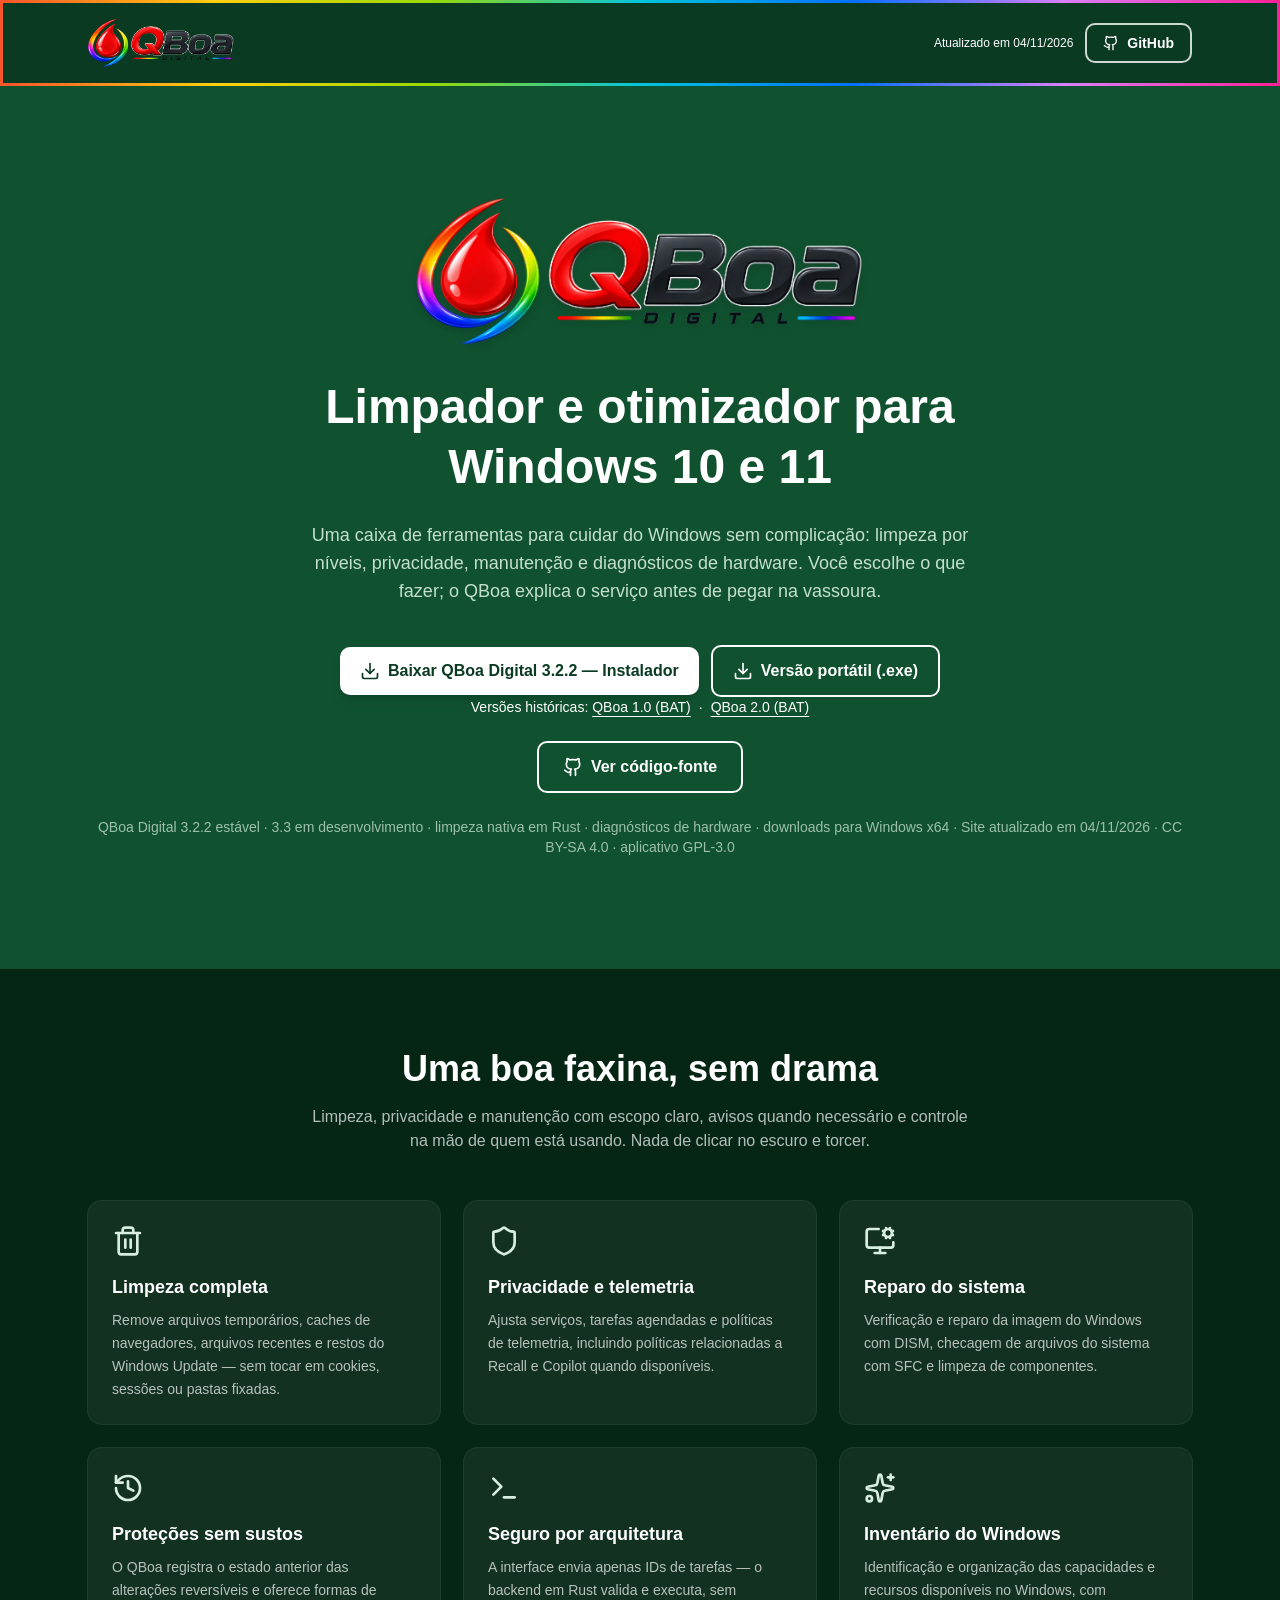
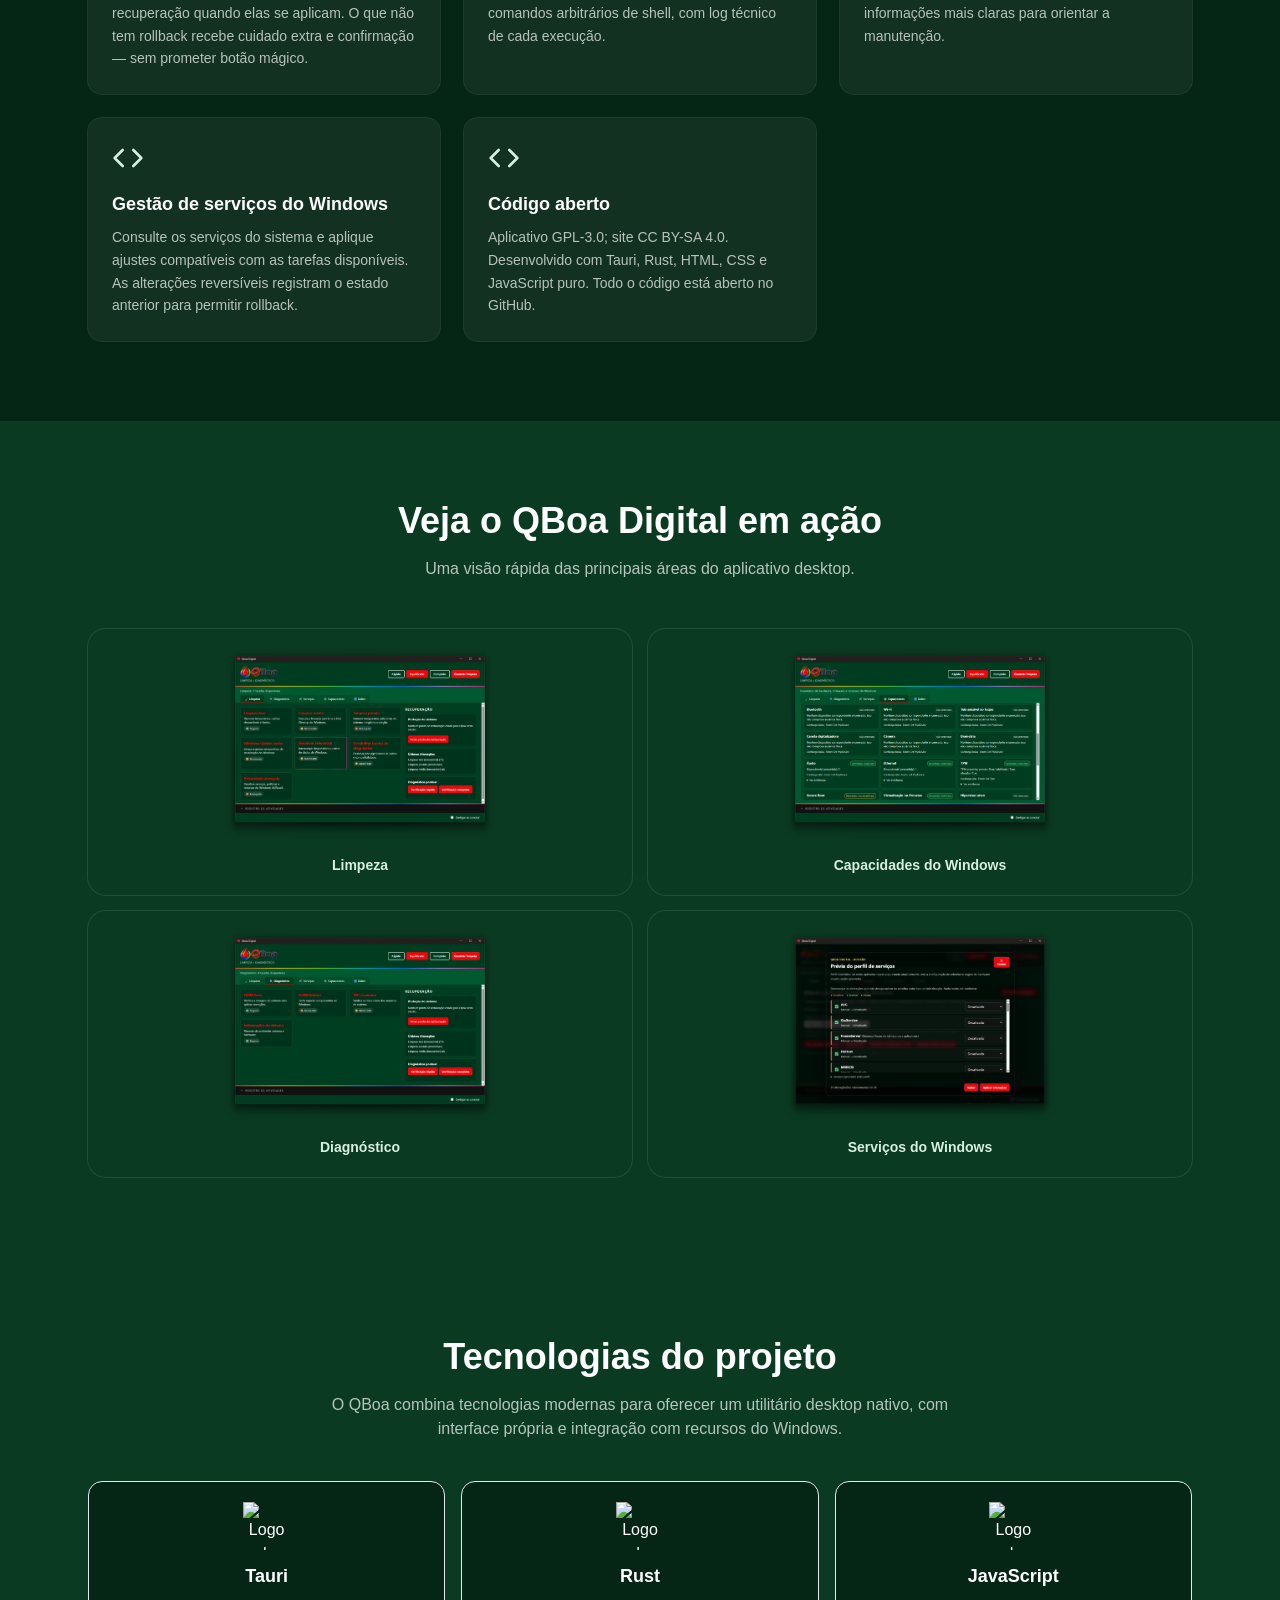
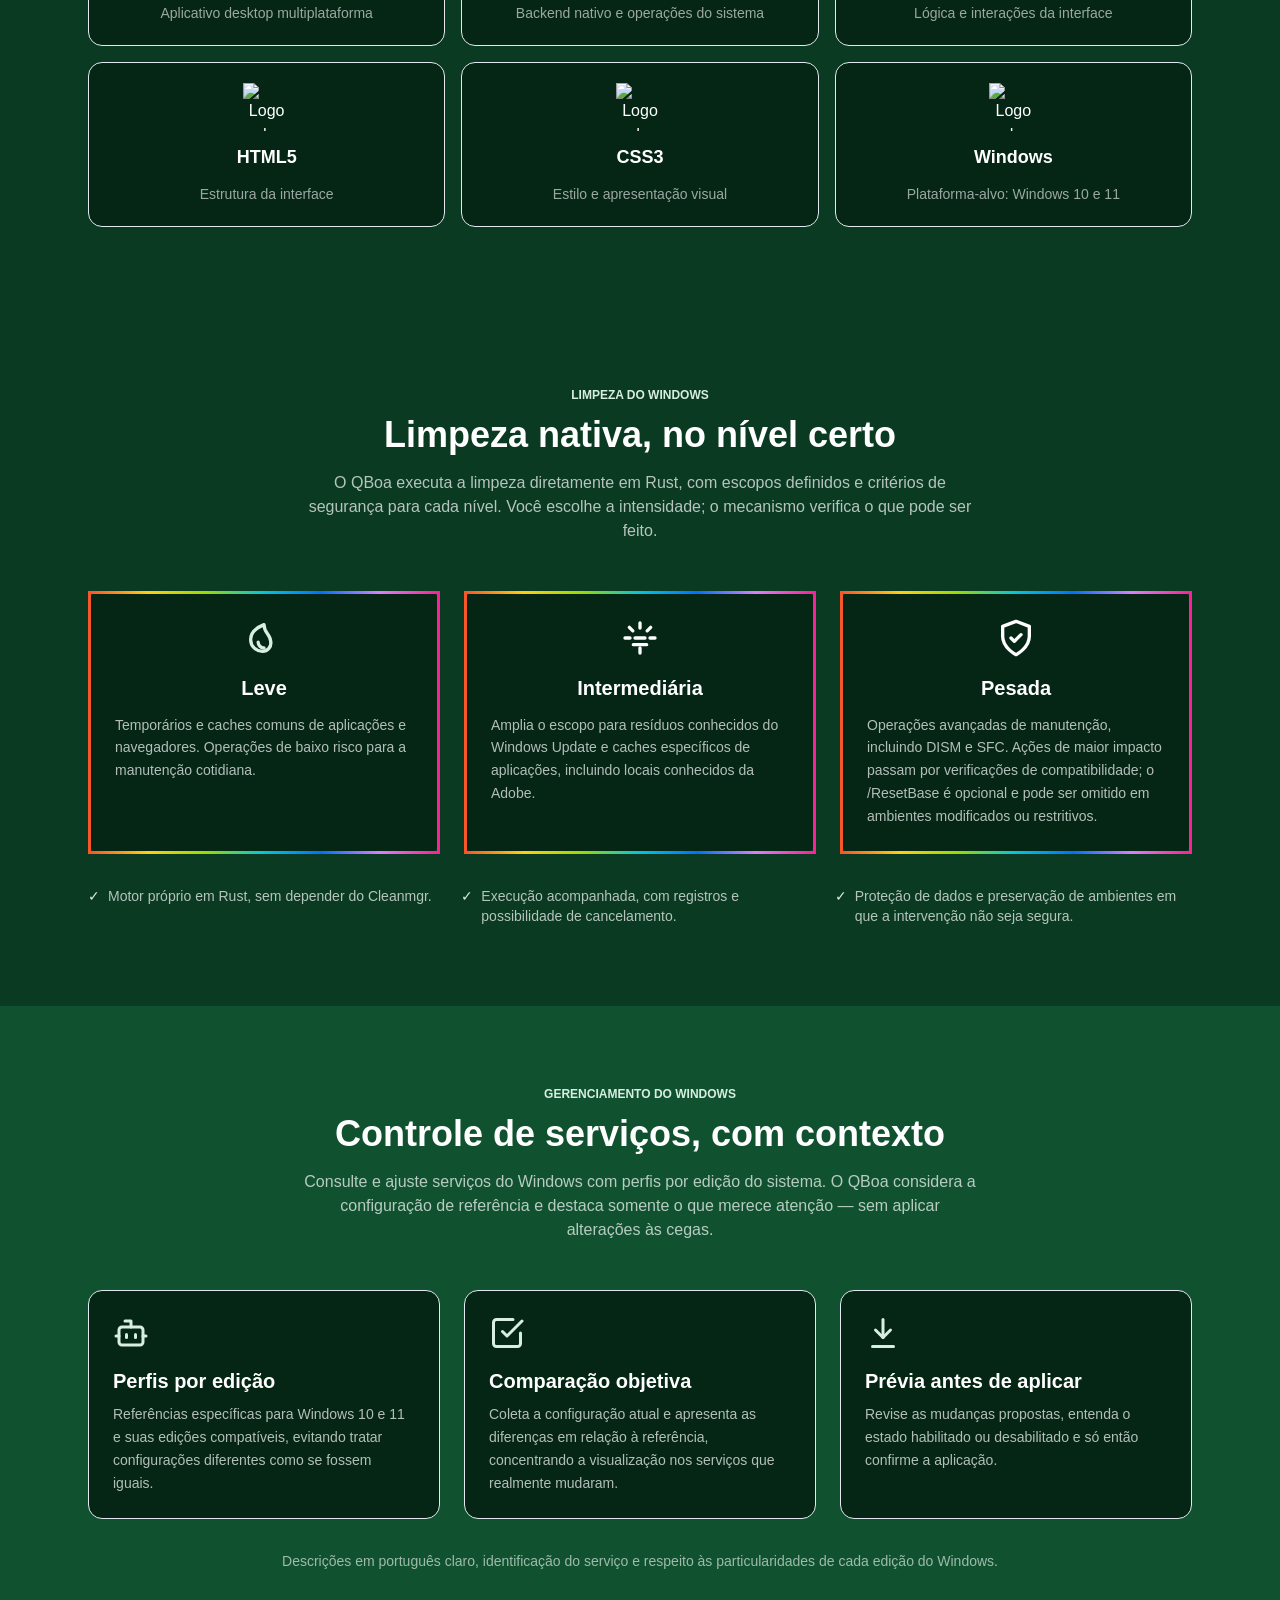
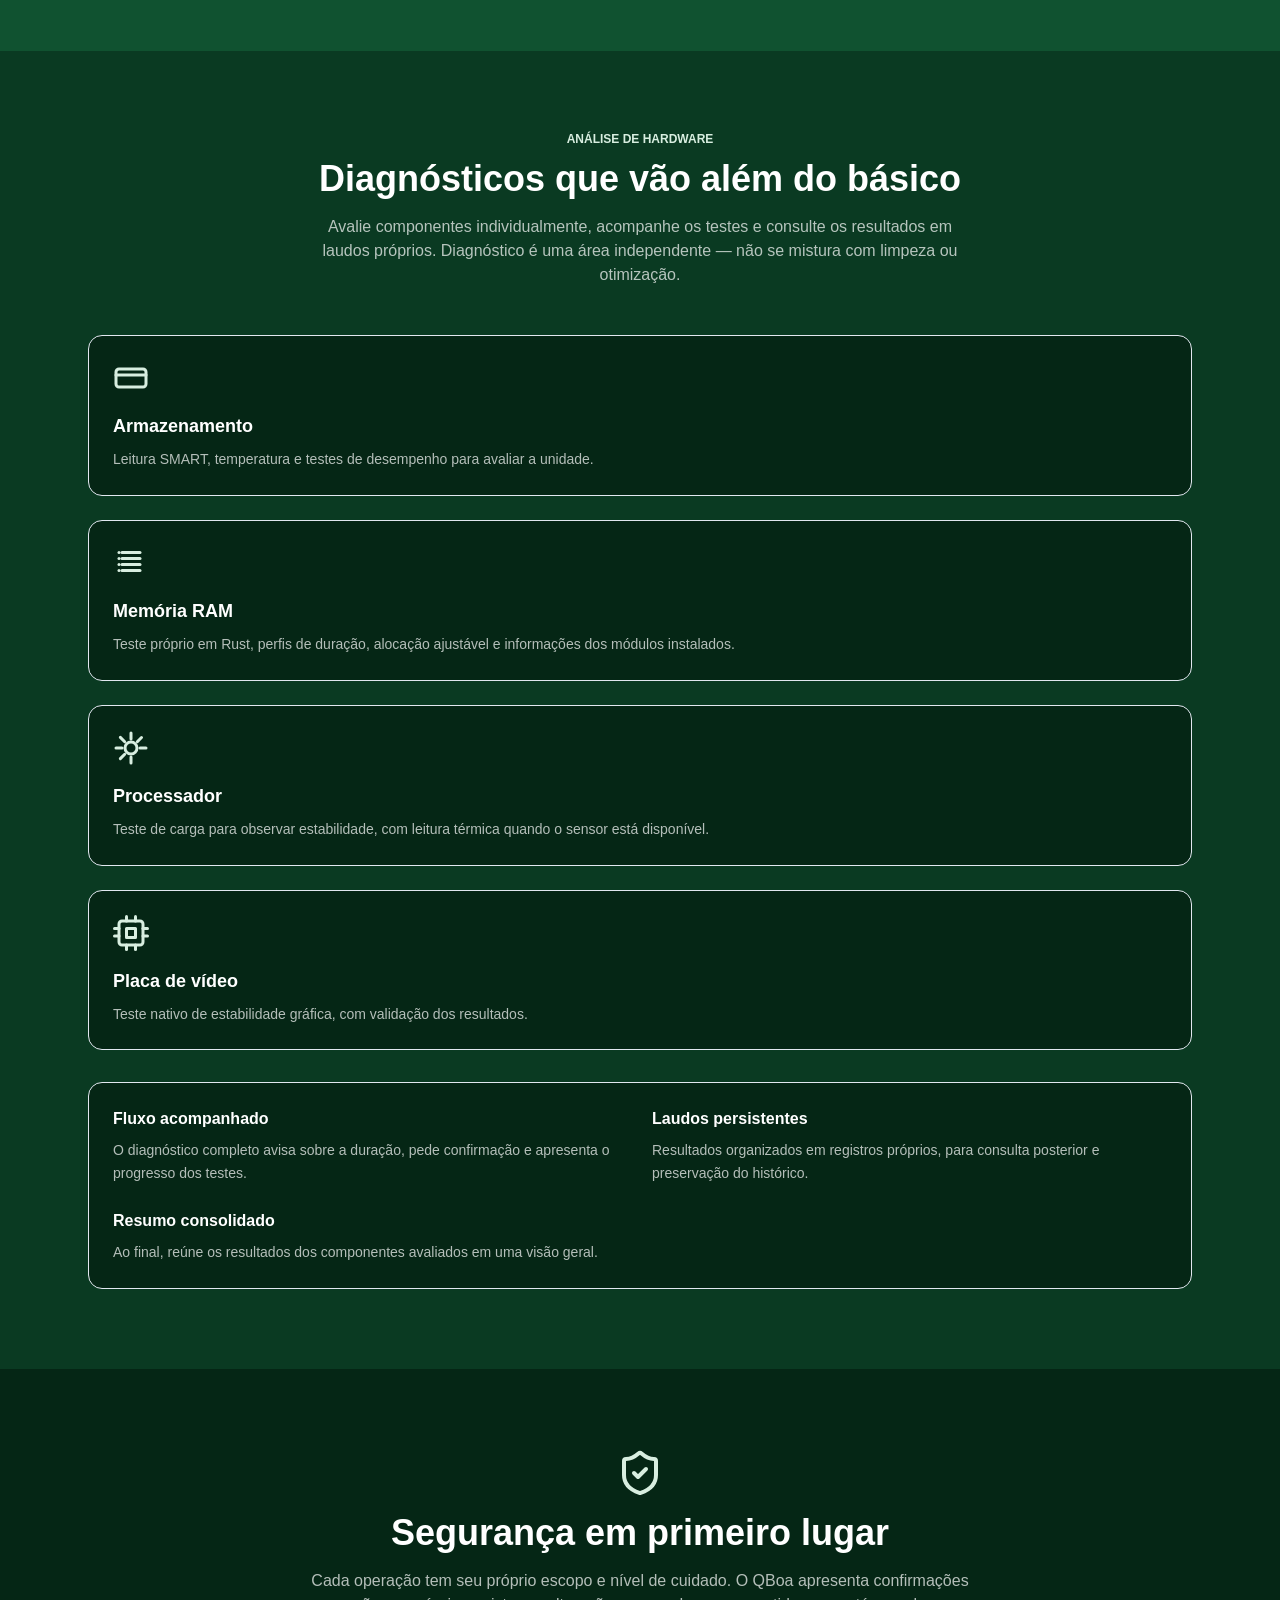
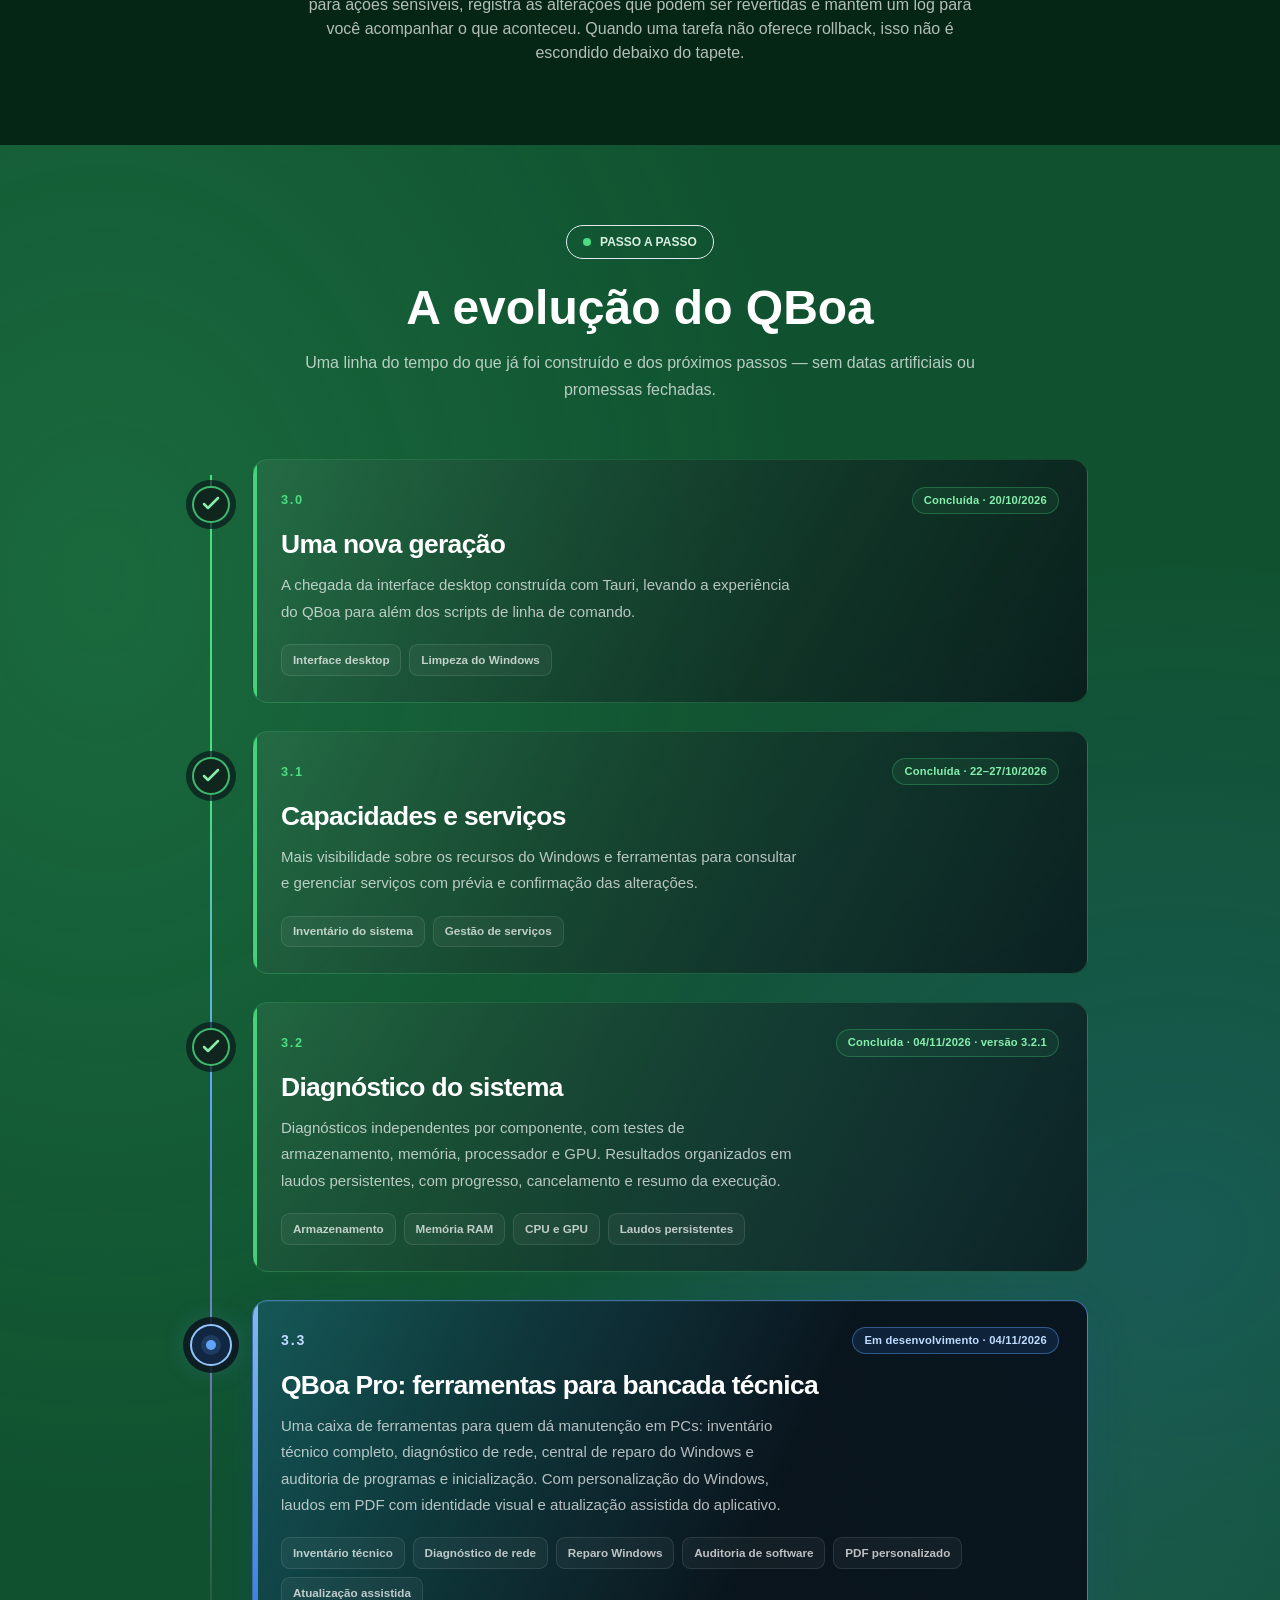
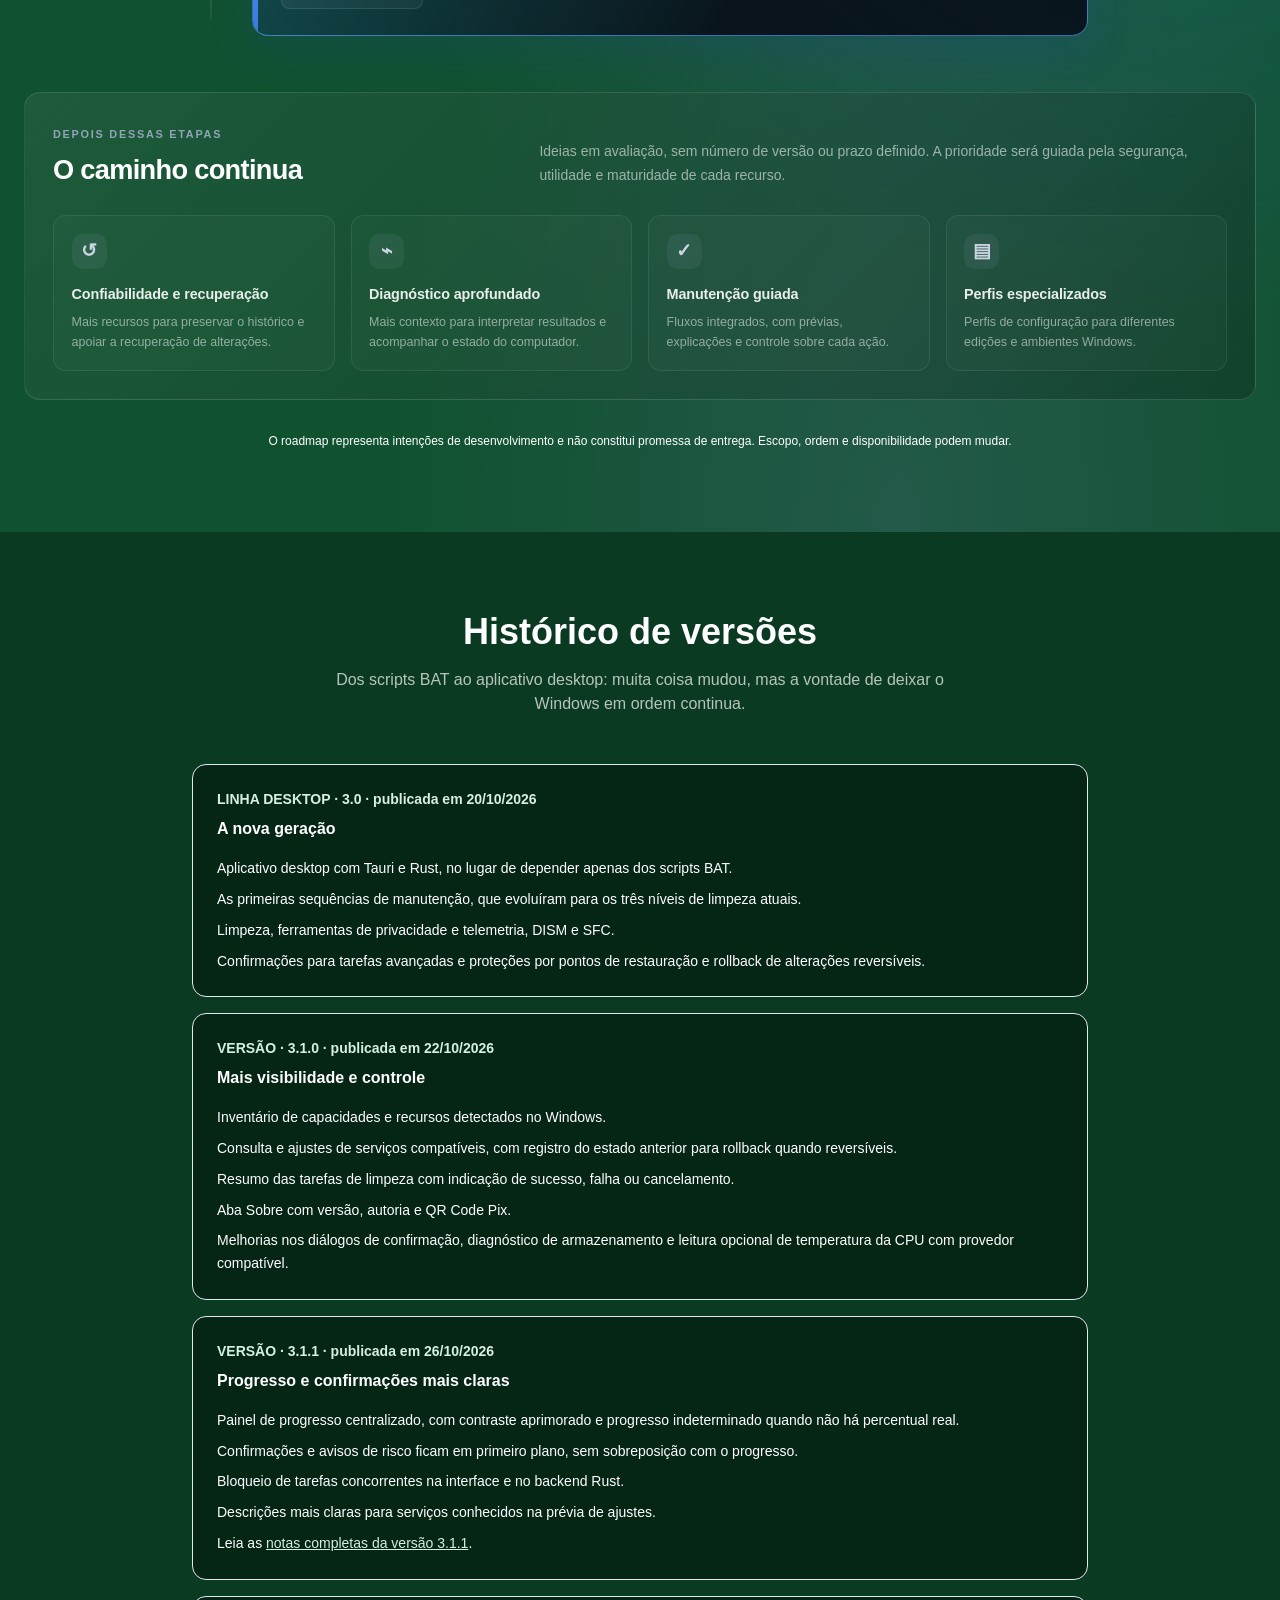
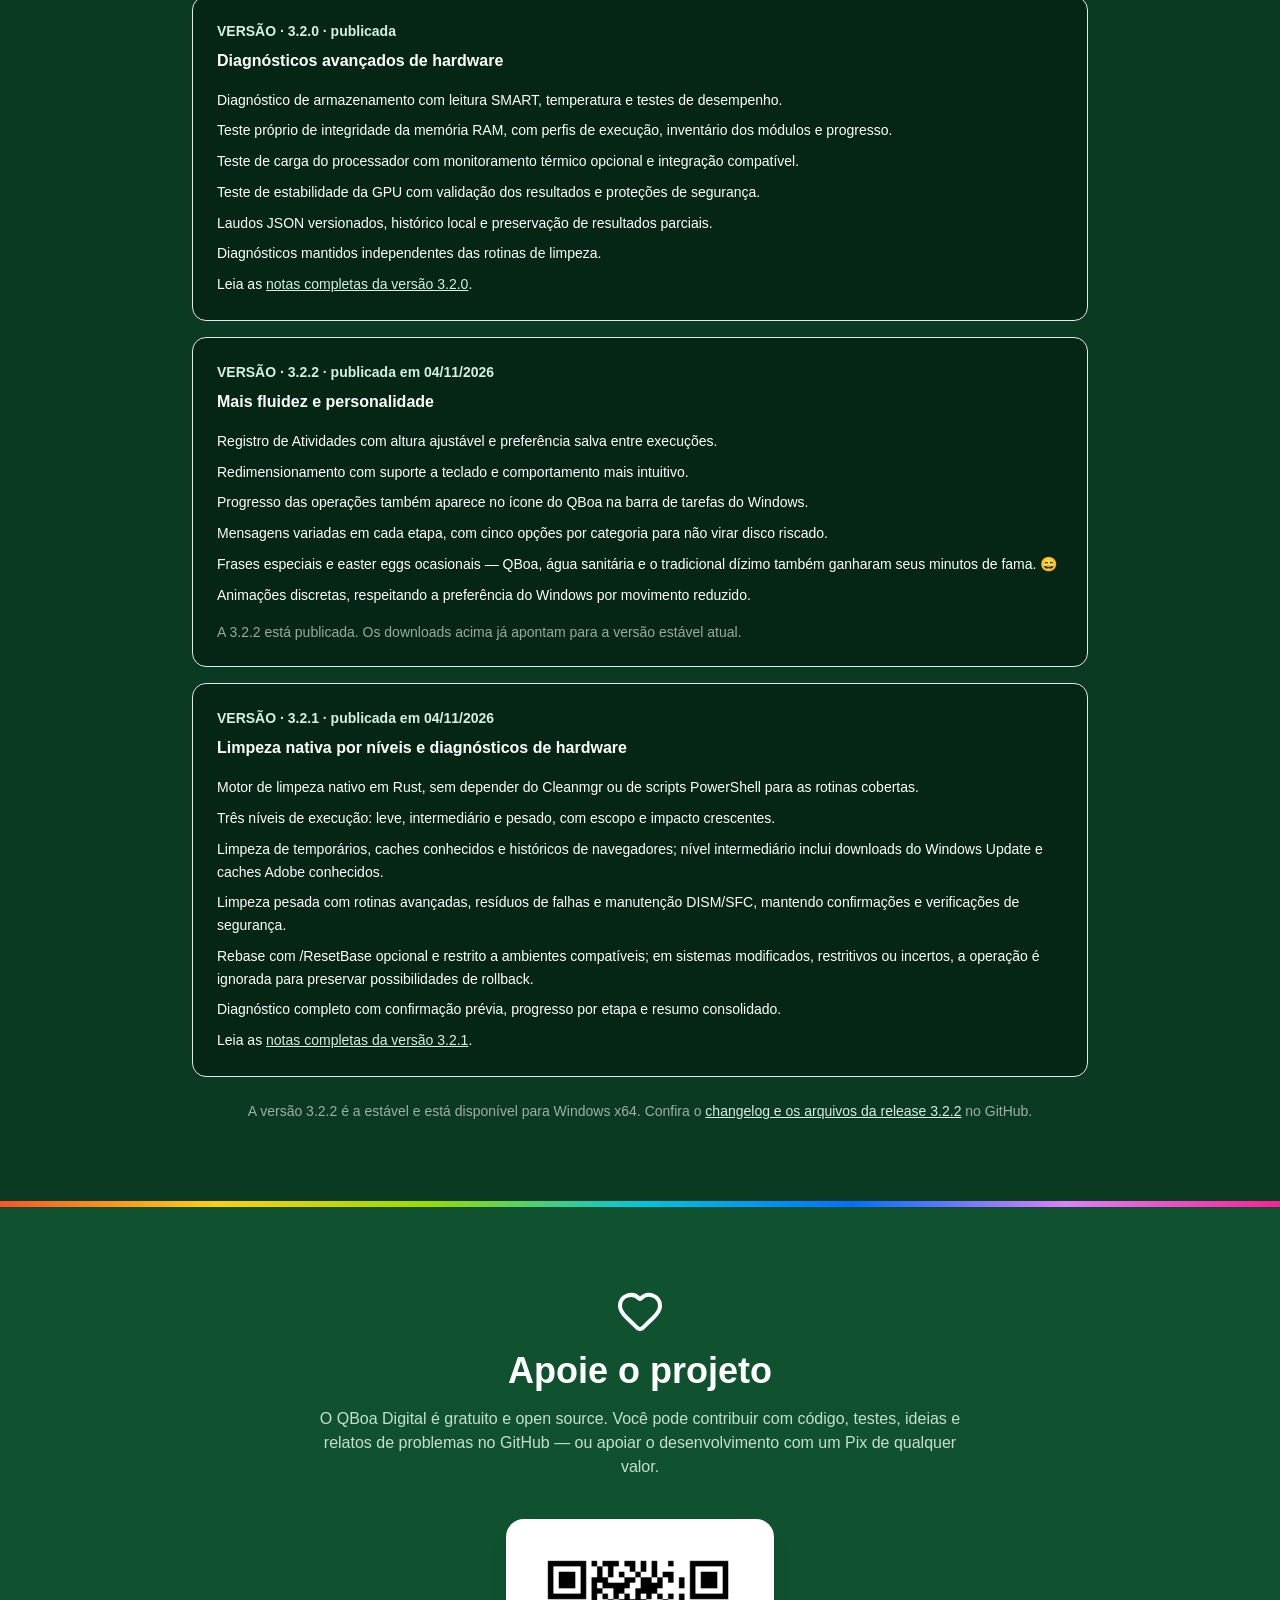
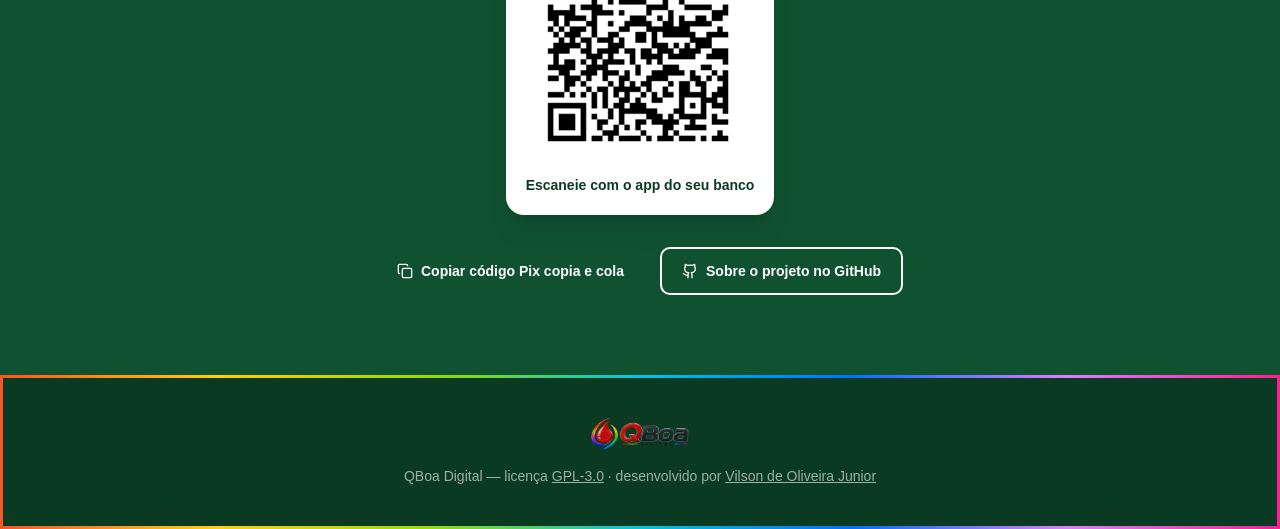
==== commit 2d26f1ce: "Ajeitadinha: corrige rótulos e rodapé da 3.2.2" ====
--- a/index.html
+++ b/index.html
@@ -121,7 +121,7 @@
 #roadmap .mx-auto.max-w-3xl.text-center>p{margin-top:1rem;line-height:1.65}
 #roadmap .qboa-roadmap-timeline{margin-top:3.5rem}
 @media(max-width:700px){#roadmap .qboa-roadmap-timeline{margin-top:2.5rem}}
-</style></head><body><!--$--><div class="min-h-screen bg-qboa-deeper text-white"><header class="rainbow-border border-0 border-b-4 bg-qboa-dark"><div class="mx-auto flex max-w-6xl items-center justify-between px-6 py-4"><img src="./assets/logo-CElQSUoM.png" alt="QBoa Digital — logotipo" class="h-12 w-auto"/><div class="flex flex-wrap items-center justify-end gap-3"><span class="text-xs text-white/55">Atualizado em 04/11/2026</span><a href="https://github.com/bloodshinoda/qboa-digital" target="_blank" rel="noopener noreferrer" class="inline-flex items-center gap-2 rounded-lg border-2 border-white/80 px-4 py-2 text-sm font-semibold transition-colors hover:bg-white hover:text-qboa-dark"><svg xmlns="http://www.w3.org/2000/svg" width="24" height="24" viewBox="0 0 24 24" fill="none" stroke="currentColor" stroke-width="2" stroke-linecap="round" stroke-linejoin="round" class="lucide lucide-github h-4 w-4" aria-hidden="true"><path d="M15 22v-4a4.8 4.8 0 0 0-1-3.5c3 0 6-2 6-5.5.08-1.25-.27-2.48-1-3.5.28-1.15.28-2.35 0-3.5 0 0-1 0-3 1.5-2.64-.5-5.36-.5-8 0C6 2 5 2 5 2c-.3 1.15-.3 2.35 0 3.5A5.403 5.403 0 0 0 4 9c0 3.5 3 5.5 6 5.5-.39.49-.68 1.05-.85 1.65-.17.6-.22 1.23-.15 1.85v4"></path><path d="M9 18c-4.51 2-5-2-7-2"></path></svg>GitHub</a></div></div></header><section class="bg-qboa"><div class="mx-auto max-w-6xl px-6 py-20 text-center md:py-28"><img src="./assets/logo-CElQSUoM.png" alt="QBoa Digital" class="mx-auto mb-8 w-full max-w-md drop-shadow-lg"/><h1 class="mx-auto max-w-3xl text-3xl font-bold leading-tight md:text-5xl">Limpador e otimizador para Windows 10 e 11</h1><p class="mx-auto mt-6 max-w-2xl text-lg text-qboa-mint/90">Uma caixa de ferramentas para cuidar do Windows sem complicação: limpeza por níveis, privacidade, manutenção e diagnósticos de hardware. Você escolhe o que fazer; o QBoa explica o serviço antes de pegar na vassoura.</p><div class="mt-10 flex flex-wrap items-center justify-center gap-3"><a href="https://github.com/bloodshinoda/qboa-digital/releases/download/v3.2.2/qboa-digital-3.2.2-x64-installer.exe" download class="inline-flex items-center gap-2 rounded-lg bg-white px-5 py-3 font-semibold text-qboa-dark shadow-lg transition-transform hover:scale-105"><svg xmlns="http://www.w3.org/2000/svg" width="24" height="24" viewBox="0 0 24 24" fill="none" stroke="currentColor" stroke-width="2" stroke-linecap="round" stroke-linejoin="round" class="lucide lucide-download h-5 w-5" aria-hidden="true"><path d="M12 15V3"></path><path d="M21 15v4a2 2 0 0 1-2 2H5a2 2 0 0 1-2-2v-4"></path><path d="m7 10 5 5 5-5"></path></svg>Baixar QBoa Digital 3.2.1 — Instalador</a><a href="https://github.com/bloodshinoda/qboa-digital/releases/download/v3.2.2/qboa-digital-3.2.2-x64-portable.exe" download class="inline-flex items-center gap-2 rounded-lg border-2 border-white px-5 py-3 font-semibold text-white transition-colors hover:bg-white hover:text-qboa-dark"><svg xmlns="http://www.w3.org/2000/svg" width="24" height="24" viewBox="0 0 24 24" fill="none" stroke="currentColor" stroke-width="2" stroke-linecap="round" stroke-linejoin="round" class="lucide lucide-download h-5 w-5" aria-hidden="true"><path d="M12 15V3"></path><path d="M21 15v4a2 2 0 0 1-2 2H5a2 2 0 0 1-2-2v-4"></path><path d="m7 10 5 5 5-5"></path></svg>Versão portátil (.exe)</a></div><p class="mt-5 text-sm text-white/50">Versões históricas: <a href="/download/qboa-digital-1.0.zip" class="text-qboa-mint/80 underline underline-offset-4 transition-colors hover:text-qboa-mint">QBoa 1.0 (BAT)</a><span class="mx-2 text-white/30">·</span><a href="/download/qboa-digital-2.0.zip" class="text-qboa-mint/80 underline underline-offset-4 transition-colors hover:text-qboa-mint">QBoa 2.0 (BAT)</a></p><div class="mt-6 flex flex-wrap items-center justify-center gap-4"><a href="https://github.com/bloodshinoda/qboa-digital" target="_blank" rel="noopener noreferrer" class="inline-flex items-center gap-2 rounded-lg border-2 border-white px-6 py-3 font-semibold transition-colors hover:bg-white hover:text-qboa-dark"><svg xmlns="http://www.w3.org/2000/svg" width="24" height="24" viewBox="0 0 24 24" fill="none" stroke="currentColor" stroke-width="2" stroke-linecap="round" stroke-linejoin="round" class="lucide lucide-github h-5 w-5" aria-hidden="true"><path d="M15 22v-4a4.8 4.8 0 0 0-1-3.5c3 0 6-2 6-5.5.08-1.25-.27-2.48-1-3.5.28-1.15.28-2.35 0-3.5 0 0-1 0-3 1.5-2.64-.5-5.36-.5-8 0C6 2 5 2 5 2c-.3 1.15-.3 2.35 0 3.5A5.403 5.403 0 0 0 4 9c0 3.5 3 5.5 6 5.5-.39.49-.68 1.05-.85 1.65-.17.6-.22 1.23-.15 1.85v4"></path><path d="M9 18c-4.51 2-5-2-7-2"></path></svg>Ver código-fonte</a></div><p class="mt-6 text-sm text-qboa-mint/70">QBoa Digital 3.2.1 estável · 3.2.2 em preparação · limpeza nativa em Rust · diagnósticos de hardware · downloads para Windows x64 · Site atualizado em 04/11/2026 · CC BY-SA 4.0 · aplicativo GPL-3.0</p></div></section><section class="mx-auto max-w-6xl px-6 py-20"><h2 class="text-center text-3xl font-bold md:text-4xl">Uma boa faxina, sem drama</h2><p class="mx-auto mt-4 max-w-2xl text-center text-white/70">Limpeza, privacidade e manutenção com escopo claro, avisos quando necessário e controle na mão de quem está usando. Nada de clicar no escuro e torcer.</p><div class="mt-12 grid gap-6 md:grid-cols-2 lg:grid-cols-3"><article class="rounded-xl bg-white/5 p-6 ring-1 ring-white/10 transition-colors hover:bg-white/10"><svg xmlns="http://www.w3.org/2000/svg" width="24" height="24" viewBox="0 0 24 24" fill="none" stroke="currentColor" stroke-width="2" stroke-linecap="round" stroke-linejoin="round" class="lucide lucide-trash2 lucide-trash-2 h-8 w-8 text-qboa-mint" aria-hidden="true"><path d="M10 11v6"></path><path d="M14 11v6"></path><path d="M19 6v14a2 2 0 0 1-2 2H7a2 2 0 0 1-2-2V6"></path><path d="M3 6h18"></path><path d="M8 6V4a2 2 0 0 1 2-2h4a2 2 0 0 1 2 2v2"></path></svg><h3 class="mt-4 text-lg font-semibold">Limpeza completa</h3><p class="mt-2 text-sm leading-relaxed text-white/70">Remove arquivos temporários, caches de navegadores, arquivos recentes e restos do Windows Update — sem tocar em cookies, sessões ou pastas fixadas.</p></article><article class="rounded-xl bg-white/5 p-6 ring-1 ring-white/10 transition-colors hover:bg-white/10"><svg xmlns="http://www.w3.org/2000/svg" width="24" height="24" viewBox="0 0 24 24" fill="none" stroke="currentColor" stroke-width="2" stroke-linecap="round" stroke-linejoin="round" class="lucide lucide-shield h-8 w-8 text-qboa-mint" aria-hidden="true"><path d="M20 13c0 5-3.5 7.5-7.66 8.95a1 1 0 0 1-.67-.01C7.5 20.5 4 18 4 13V6a1 1 0 0 1 1-1c2 0 4.5-1.2 6.24-2.72a1.17 1.17 0 0 1 1.52 0C14.51 3.81 17 5 19 5a1 1 0 0 1 1 1z"></path></svg><h3 class="mt-4 text-lg font-semibold">Privacidade e telemetria</h3><p class="mt-2 text-sm leading-relaxed text-white/70">Ajusta serviços, tarefas agendadas e políticas de telemetria, incluindo políticas relacionadas a Recall e Copilot quando disponíveis.</p></article><article class="rounded-xl bg-white/5 p-6 ring-1 ring-white/10 transition-colors hover:bg-white/10"><svg xmlns="http://www.w3.org/2000/svg" width="24" height="24" viewBox="0 0 24 24" fill="none" stroke="currentColor" stroke-width="2" stroke-linecap="round" stroke-linejoin="round" class="lucide lucide-monitor-cog h-8 w-8 text-qboa-mint" aria-hidden="true"><path d="M12 17v4"></path><path d="m14.305 7.53.923-.382"></path><path d="m15.228 4.852-.923-.383"></path><path d="m16.852 3.228-.383-.924"></path><path d="m16.852 8.772-.383.923"></path><path d="m19.148 3.228.383-.924"></path><path d="m19.53 9.696-.382-.924"></path><path d="m20.772 4.852.924-.383"></path><path d="m20.772 7.148.924.383"></path><path d="M22 13v2a2 2 0 0 1-2 2H4a2 2 0 0 1-2-2V5a2 2 0 0 1 2-2h7"></path><path d="M8 21h8"></path><circle cx="18" cy="6" r="3"></circle></svg><h3 class="mt-4 text-lg font-semibold">Reparo do sistema</h3><p class="mt-2 text-sm leading-relaxed text-white/70">Verificação e reparo da imagem do Windows com DISM, checagem de arquivos do sistema com SFC e limpeza de componentes.</p></article><article class="rounded-xl bg-white/5 p-6 ring-1 ring-white/10 transition-colors hover:bg-white/10"><svg xmlns="http://www.w3.org/2000/svg" width="24" height="24" viewBox="0 0 24 24" fill="none" stroke="currentColor" stroke-width="2" stroke-linecap="round" stroke-linejoin="round" class="lucide lucide-history h-8 w-8 text-qboa-mint" aria-hidden="true"><path d="M3 12a9 9 0 1 0 9-9 9.75 9.75 0 0 0-6.74 2.74L3 8"></path><path d="M3 3v5h5"></path><path d="M12 7v5l4 2"></path></svg><h3 class="mt-4 text-lg font-semibold">Proteções sem sustos</h3><p class="mt-2 text-sm leading-relaxed text-white/70">O QBoa registra o estado anterior das alterações reversíveis e oferece formas de recuperação quando elas se aplicam. O que não tem rollback recebe cuidado extra e confirmação — sem prometer botão mágico.</p></article><article class="rounded-xl bg-white/5 p-6 ring-1 ring-white/10 transition-colors hover:bg-white/10"><svg xmlns="http://www.w3.org/2000/svg" width="24" height="24" viewBox="0 0 24 24" fill="none" stroke="currentColor" stroke-width="2" stroke-linecap="round" stroke-linejoin="round" class="lucide lucide-terminal h-8 w-8 text-qboa-mint" aria-hidden="true"><path d="M12 19h8"></path><path d="m4 17 6-6-6-6"></path></svg><h3 class="mt-4 text-lg font-semibold">Seguro por arquitetura</h3><p class="mt-2 text-sm leading-relaxed text-white/70">A interface envia apenas IDs de tarefas — o backend em Rust valida e executa, sem comandos arbitrários de shell, com log técnico de cada execução.</p></article><article class="rounded-xl bg-white/5 p-6 ring-1 ring-white/10 transition-colors hover:bg-white/10"><svg xmlns="http://www.w3.org/2000/svg" width="24" height="24" viewBox="0 0 24 24" fill="none" stroke="currentColor" stroke-width="2" stroke-linecap="round" stroke-linejoin="round" class="lucide lucide-sparkles h-8 w-8 text-qboa-mint" aria-hidden="true"><path d="M11.017 2.814a1 1 0 0 1 1.966 0l1.051 5.558a2 2 0 0 0 1.594 1.594l5.558 1.051a1 1 0 0 1 0 1.966l-5.558 1.051a2 2 0 0 0-1.594 1.594l-1.051 5.558a1 1 0 0 1-1.966 0l-1.051-5.558a2 2 0 0 0-1.594-1.594l-5.558-1.051a1 1 0 0 1 0-1.966l5.558-1.051a2 2 0 0 0 1.594-1.594z"></path><path d="M20 2v4"></path><path d="M22 4h-4"></path><circle cx="4" cy="20" r="2"></circle></svg><h3 class="mt-4 text-lg font-semibold">Inventário do Windows</h3><p class="mt-2 text-sm leading-relaxed text-white/70">Identificação e organização das capacidades e recursos disponíveis no Windows, com informações mais claras para orientar a manutenção.</p></article><article class="rounded-xl bg-white/5 p-6 ring-1 ring-white/10 transition-colors hover:bg-white/10"><svg xmlns="http://www.w3.org/2000/svg" width="24" height="24" viewBox="0 0 24 24" fill="none" stroke="currentColor" stroke-width="2" stroke-linecap="round" stroke-linejoin="round" class="lucide lucide-code h-8 w-8 text-qboa-mint" aria-hidden="true"><polyline points="16 18 22 12 16 6"></polyline><polyline points="8 6 2 12 8 18"></polyline></svg><h3 class="mt-4 text-lg font-semibold">Gestão de serviços do Windows</h3><p class="mt-2 text-sm leading-relaxed text-white/70">Consulte os serviços do sistema e aplique ajustes compatíveis com as tarefas disponíveis. As alterações reversíveis registram o estado anterior para permitir rollback.</p></article><article class="rounded-xl bg-white/5 p-6 ring-1 ring-white/10 transition-colors hover:bg-white/10"><svg xmlns="http://www.w3.org/2000/svg" width="24" height="24" viewBox="0 0 24 24" fill="none" stroke="currentColor" stroke-width="2" stroke-linecap="round" stroke-linejoin="round" class="lucide lucide-code h-8 w-8 text-qboa-mint" aria-hidden="true"><polyline points="16 18 22 12 16 6"></polyline><polyline points="8 6 2 12 8 18"></polyline></svg><h3 class="mt-4 text-lg font-semibold">Código aberto</h3><p class="mt-2 text-sm leading-relaxed text-white/70">Aplicativo GPL-3.0; site CC BY-SA 4.0. Desenvolvido com Tauri, Rust, HTML, CSS e JavaScript puro. Todo o código está aberto no GitHub.</p></article></div></section><section id="galeria" class="bg-qboa-dark"><div class="mx-auto max-w-6xl px-6 py-20"><h2 class="text-center text-3xl font-bold md:text-4xl">Veja o QBoa Digital em ação</h2><p class="mx-auto mt-4 max-w-2xl text-center text-white/70">Uma visão rápida das principais áreas do aplicativo desktop.</p><div class="qboa-gallery-grid mt-12"><figure class="flex flex-col items-center gap-4 rounded-2xl bg-white/[0.03] p-5 ring-1 ring-white/10"><img src="./assets/limpeza.png" alt="Tela de limpeza do QBoa Digital" loading="lazy" class="qboa-gallery-thumb h-auto w-full object-contain drop-shadow-2xl" tabindex="0" role="button" aria-haspopup="dialog"/><figcaption class="text-center text-sm font-semibold text-qboa-mint">Limpeza</figcaption></figure><figure class="flex flex-col items-center gap-4 rounded-2xl bg-white/[0.03] p-5 ring-1 ring-white/10"><img src="./assets/capacidades.png" alt="Inventário de capacidades do Windows no QBoa Digital" loading="lazy" class="qboa-gallery-thumb h-auto w-full object-contain drop-shadow-2xl" tabindex="0" role="button" aria-haspopup="dialog"/><figcaption class="text-center text-sm font-semibold text-qboa-mint">Capacidades do Windows</figcaption></figure><figure class="flex flex-col items-center gap-4 rounded-2xl bg-white/[0.03] p-5 ring-1 ring-white/10"><img src="./assets/diagn%C3%B3stico.png" alt="Tela de diagnóstico do QBoa Digital" loading="lazy" class="qboa-gallery-thumb h-auto w-full object-contain drop-shadow-2xl" tabindex="0" role="button" aria-haspopup="dialog"/><figcaption class="text-center text-sm font-semibold text-qboa-mint">Diagnóstico</figcaption></figure><figure class="flex flex-col items-center gap-4 rounded-2xl bg-white/[0.03] p-5 ring-1 ring-white/10"><img src="./assets/servi%C3%A7os.png" alt="Gerenciamento de serviços do Windows no QBoa Digital" loading="lazy" class="qboa-gallery-thumb h-auto w-full object-contain drop-shadow-2xl" tabindex="0" role="button" aria-haspopup="dialog"/><figcaption class="text-center text-sm font-semibold text-qboa-mint">Serviços do Windows</figcaption></figure></div></div></section><section id="tecnologias" class="bg-qboa-dark"><div class="mx-auto max-w-6xl px-6 py-20"><h2 class="text-center text-3xl font-bold md:text-4xl">Tecnologias do projeto</h2><p class="mx-auto mt-4 max-w-2xl text-center text-white/70">O QBoa combina tecnologias modernas para oferecer um utilitário desktop nativo, com interface própria e integração com recursos do Windows.</p><div class="qboa-tech-grid mx-auto mt-10 max-w-5xl"><article class="flex flex-col items-center gap-3 rounded-xl border border-white/10 bg-qboa-deeper p-5 text-center transition-transform hover:-translate-y-1"><img src="https://cdn.simpleicons.org/tauri/FFC131" alt="Logo do Tauri" class="h-12 w-12 object-contain" width="48" height="48" loading="lazy"/><h3 class="text-lg font-bold">Tauri</h3><p class="text-sm leading-relaxed text-white/60">Aplicativo desktop multiplataforma</p></article><article class="flex flex-col items-center gap-3 rounded-xl border border-white/10 bg-qboa-deeper p-5 text-center transition-transform hover:-translate-y-1"><img src="https://cdn.simpleicons.org/rust/FFFFFF" alt="Logo da linguagem Rust" class="h-12 w-12 object-contain" width="48" height="48" loading="lazy"/><h3 class="text-lg font-bold">Rust</h3><p class="text-sm leading-relaxed text-white/60">Backend nativo e operações do sistema</p></article><article class="flex flex-col items-center gap-3 rounded-xl border border-white/10 bg-qboa-deeper p-5 text-center transition-transform hover:-translate-y-1"><img src="https://cdn.simpleicons.org/javascript/F7DF1E" alt="Logo do JavaScript" class="h-12 w-12 object-contain" width="48" height="48" loading="lazy"/><h3 class="text-lg font-bold">JavaScript</h3><p class="text-sm leading-relaxed text-white/60">Lógica e interações da interface</p></article><article class="flex flex-col items-center gap-3 rounded-xl border border-white/10 bg-qboa-deeper p-5 text-center transition-transform hover:-translate-y-1"><img src="https://cdn.simpleicons.org/html5/E34F26" alt="Logo do HTML5" class="h-12 w-12 object-contain" width="48" height="48" loading="lazy"/><h3 class="text-lg font-bold">HTML5</h3><p class="text-sm leading-relaxed text-white/60">Estrutura da interface</p></article><article class="flex flex-col items-center gap-3 rounded-xl border border-white/10 bg-qboa-deeper p-5 text-center transition-transform hover:-translate-y-1"><img src="https://cdn.jsdelivr.net/gh/devicons/devicon@latest/icons/css3/css3-original.svg" alt="Logo do CSS3" class="h-12 w-12 object-contain" width="48" height="48" loading="lazy"/><h3 class="text-lg font-bold">CSS3</h3><p class="text-sm leading-relaxed text-white/60">Estilo e apresentação visual</p></article><article class="flex flex-col items-center gap-3 rounded-xl border border-white/10 bg-qboa-deeper p-5 text-center transition-transform hover:-translate-y-1"><img src="https://cdn.jsdelivr.net/gh/devicons/devicon@latest/icons/windows8/windows8-original.svg" alt="Logo do Windows" class="h-12 w-12 object-contain" width="48" height="48" loading="lazy"/><h3 class="text-lg font-bold">Windows</h3><p class="text-sm leading-relaxed text-white/60">Plataforma-alvo: Windows 10 e 11</p></article></div></div></section><section id="limpeza" class="bg-qboa-dark"><div class="mx-auto max-w-6xl px-6 py-20"><div class="mx-auto max-w-3xl text-center"><p class="text-xs font-bold uppercase tracking-[.22em] text-qboa-mint">Limpeza do Windows</p><h2 class="mt-3 text-3xl font-bold md:text-4xl">Limpeza nativa, no nível certo</h2><p class="mx-auto mt-4 max-w-2xl text-white/70">O QBoa executa a limpeza diretamente em Rust, com escopos definidos e critérios de segurança para cada nível. Você escolhe a intensidade; o mecanismo verifica o que pode ser feito.</p></div><div class="mt-12 grid gap-6 md:grid-cols-3"><article class="rainbow-border rounded-xl bg-qboa-deeper p-6"><svg xmlns="http://www.w3.org/2000/svg" width="24" height="24" viewBox="0 0 24 24" fill="none" stroke="currentColor" stroke-width="2" stroke-linecap="round" stroke-linejoin="round" class="mx-auto h-10 w-10 text-qboa-mint" aria-hidden="true"><path d="M11 20A7 7 0 0 1 4 13c0-4 3-7 8-9 0 5 4 6 4 10a5 5 0 0 1-5 6Z"></path><path d="M8.5 14.5A3.5 3.5 0 0 0 12 18"></path></svg><h3 class="mt-4 text-center text-xl font-bold">Leve</h3><p class="mt-3 text-sm leading-relaxed text-white/70">Temporários e caches comuns de aplicações e navegadores. Operações de baixo risco para a manutenção cotidiana.</p></article><article class="rainbow-border rounded-xl bg-qboa-deeper p-6"><svg xmlns="http://www.w3.org/2000/svg" width="24" height="24" viewBox="0 0 24 24" fill="none" stroke="currentColor" stroke-width="2" stroke-linecap="round" stroke-linejoin="round" class="mx-auto h-10 w-10 text-blue-300" aria-hidden="true"><path d="M12 3v3"></path><path d="M18.4 5.6 16.3 7.7"></path><path d="M21 12h-3"></path><path d="M5.6 5.6 7.7 7.7"></path><path d="M3 12h3"></path><path d="M12 21v-3"></path><path d="M8 16h8"></path><path d="M9 12h6"></path></svg><h3 class="mt-4 text-center text-xl font-bold">Intermediária</h3><p class="mt-3 text-sm leading-relaxed text-white/70">Amplia o escopo para resíduos conhecidos do Windows Update e caches específicos de aplicações, incluindo locais conhecidos da Adobe.</p></article><article class="rainbow-border rounded-xl bg-qboa-deeper p-6"><svg xmlns="http://www.w3.org/2000/svg" width="24" height="24" viewBox="0 0 24 24" fill="none" stroke="currentColor" stroke-width="2" stroke-linecap="round" stroke-linejoin="round" class="mx-auto h-10 w-10 text-purple-300" aria-hidden="true"><path d="M12 22s8-4 8-11V5l-8-3-8 3v6c0 7 8 11 8 11Z"></path><path d="m9 12 2 2 4-4"></path></svg><h3 class="mt-4 text-center text-xl font-bold">Pesada</h3><p class="mt-3 text-sm leading-relaxed text-white/70">Operações avançadas de manutenção, incluindo DISM e SFC. Ações de maior impacto passam por verificações de compatibilidade; o /ResetBase é opcional e pode ser omitido em ambientes modificados ou restritivos.</p></article></div><div class="mt-8 grid gap-4 text-sm text-white/70 md:grid-cols-3"><p class="flex items-start gap-2"><span class="text-qboa-mint">✓</span> Motor próprio em Rust, sem depender do Cleanmgr.</p><p class="flex items-start gap-2"><span class="text-qboa-mint">✓</span> Execução acompanhada, com registros e possibilidade de cancelamento.</p><p class="flex items-start gap-2"><span class="text-qboa-mint">✓</span> Proteção de dados e preservação de ambientes em que a intervenção não seja segura.</p></div></div></section>
+</style></head><body><!--$--><div class="min-h-screen bg-qboa-deeper text-white"><header class="rainbow-border border-0 border-b-4 bg-qboa-dark"><div class="mx-auto flex max-w-6xl items-center justify-between px-6 py-4"><img src="./assets/logo-CElQSUoM.png" alt="QBoa Digital — logotipo" class="h-12 w-auto"/><div class="flex flex-wrap items-center justify-end gap-3"><span class="text-xs text-white/55">Atualizado em 04/11/2026</span><a href="https://github.com/bloodshinoda/qboa-digital" target="_blank" rel="noopener noreferrer" class="inline-flex items-center gap-2 rounded-lg border-2 border-white/80 px-4 py-2 text-sm font-semibold transition-colors hover:bg-white hover:text-qboa-dark"><svg xmlns="http://www.w3.org/2000/svg" width="24" height="24" viewBox="0 0 24 24" fill="none" stroke="currentColor" stroke-width="2" stroke-linecap="round" stroke-linejoin="round" class="lucide lucide-github h-4 w-4" aria-hidden="true"><path d="M15 22v-4a4.8 4.8 0 0 0-1-3.5c3 0 6-2 6-5.5.08-1.25-.27-2.48-1-3.5.28-1.15.28-2.35 0-3.5 0 0-1 0-3 1.5-2.64-.5-5.36-.5-8 0C6 2 5 2 5 2c-.3 1.15-.3 2.35 0 3.5A5.403 5.403 0 0 0 4 9c0 3.5 3 5.5 6 5.5-.39.49-.68 1.05-.85 1.65-.17.6-.22 1.23-.15 1.85v4"></path><path d="M9 18c-4.51 2-5-2-7-2"></path></svg>GitHub</a></div></div></header><section class="bg-qboa"><div class="mx-auto max-w-6xl px-6 py-20 text-center md:py-28"><img src="./assets/logo-CElQSUoM.png" alt="QBoa Digital" class="mx-auto mb-8 w-full max-w-md drop-shadow-lg"/><h1 class="mx-auto max-w-3xl text-3xl font-bold leading-tight md:text-5xl">Limpador e otimizador para Windows 10 e 11</h1><p class="mx-auto mt-6 max-w-2xl text-lg text-qboa-mint/90">Uma caixa de ferramentas para cuidar do Windows sem complicação: limpeza por níveis, privacidade, manutenção e diagnósticos de hardware. Você escolhe o que fazer; o QBoa explica o serviço antes de pegar na vassoura.</p><div class="mt-10 flex flex-wrap items-center justify-center gap-3"><a href="https://github.com/bloodshinoda/qboa-digital/releases/download/v3.2.2/qboa-digital-3.2.2-x64-installer.exe" download class="inline-flex items-center gap-2 rounded-lg bg-white px-5 py-3 font-semibold text-qboa-dark shadow-lg transition-transform hover:scale-105"><svg xmlns="http://www.w3.org/2000/svg" width="24" height="24" viewBox="0 0 24 24" fill="none" stroke="currentColor" stroke-width="2" stroke-linecap="round" stroke-linejoin="round" class="lucide lucide-download h-5 w-5" aria-hidden="true"><path d="M12 15V3"></path><path d="M21 15v4a2 2 0 0 1-2 2H5a2 2 0 0 1-2-2v-4"></path><path d="m7 10 5 5 5-5"></path></svg>Baixar QBoa Digital 3.2.2 — Instalador</a><a href="https://github.com/bloodshinoda/qboa-digital/releases/download/v3.2.2/qboa-digital-3.2.2-x64-portable.exe" download class="inline-flex items-center gap-2 rounded-lg border-2 border-white px-5 py-3 font-semibold text-white transition-colors hover:bg-white hover:text-qboa-dark"><svg xmlns="http://www.w3.org/2000/svg" width="24" height="24" viewBox="0 0 24 24" fill="none" stroke="currentColor" stroke-width="2" stroke-linecap="round" stroke-linejoin="round" class="lucide lucide-download h-5 w-5" aria-hidden="true"><path d="M12 15V3"></path><path d="M21 15v4a2 2 0 0 1-2 2H5a2 2 0 0 1-2-2v-4"></path><path d="m7 10 5 5 5-5"></path></svg>Versão portátil (.exe)</a></div><p class="mt-5 text-sm text-white/50">Versões históricas: <a href="/download/qboa-digital-1.0.zip" class="text-qboa-mint/80 underline underline-offset-4 transition-colors hover:text-qboa-mint">QBoa 1.0 (BAT)</a><span class="mx-2 text-white/30">·</span><a href="/download/qboa-digital-2.0.zip" class="text-qboa-mint/80 underline underline-offset-4 transition-colors hover:text-qboa-mint">QBoa 2.0 (BAT)</a></p><div class="mt-6 flex flex-wrap items-center justify-center gap-4"><a href="https://github.com/bloodshinoda/qboa-digital" target="_blank" rel="noopener noreferrer" class="inline-flex items-center gap-2 rounded-lg border-2 border-white px-6 py-3 font-semibold transition-colors hover:bg-white hover:text-qboa-dark"><svg xmlns="http://www.w3.org/2000/svg" width="24" height="24" viewBox="0 0 24 24" fill="none" stroke="currentColor" stroke-width="2" stroke-linecap="round" stroke-linejoin="round" class="lucide lucide-github h-5 w-5" aria-hidden="true"><path d="M15 22v-4a4.8 4.8 0 0 0-1-3.5c3 0 6-2 6-5.5.08-1.25-.27-2.48-1-3.5.28-1.15.28-2.35 0-3.5 0 0-1 0-3 1.5-2.64-.5-5.36-.5-8 0C6 2 5 2 5 2c-.3 1.15-.3 2.35 0 3.5A5.403 5.403 0 0 0 4 9c0 3.5 3 5.5 6 5.5-.39.49-.68 1.05-.85 1.65-.17.6-.22 1.23-.15 1.85v4"></path><path d="M9 18c-4.51 2-5-2-7-2"></path></svg>Ver código-fonte</a></div><p class="mt-6 text-sm text-qboa-mint/70">QBoa Digital 3.2.2 estável · 3.3 em desenvolvimento · limpeza nativa em Rust · diagnósticos de hardware · downloads para Windows x64 · Site atualizado em 04/11/2026 · CC BY-SA 4.0 · aplicativo GPL-3.0</p></div></section><section class="mx-auto max-w-6xl px-6 py-20"><h2 class="text-center text-3xl font-bold md:text-4xl">Uma boa faxina, sem drama</h2><p class="mx-auto mt-4 max-w-2xl text-center text-white/70">Limpeza, privacidade e manutenção com escopo claro, avisos quando necessário e controle na mão de quem está usando. Nada de clicar no escuro e torcer.</p><div class="mt-12 grid gap-6 md:grid-cols-2 lg:grid-cols-3"><article class="rounded-xl bg-white/5 p-6 ring-1 ring-white/10 transition-colors hover:bg-white/10"><svg xmlns="http://www.w3.org/2000/svg" width="24" height="24" viewBox="0 0 24 24" fill="none" stroke="currentColor" stroke-width="2" stroke-linecap="round" stroke-linejoin="round" class="lucide lucide-trash2 lucide-trash-2 h-8 w-8 text-qboa-mint" aria-hidden="true"><path d="M10 11v6"></path><path d="M14 11v6"></path><path d="M19 6v14a2 2 0 0 1-2 2H7a2 2 0 0 1-2-2V6"></path><path d="M3 6h18"></path><path d="M8 6V4a2 2 0 0 1 2-2h4a2 2 0 0 1 2 2v2"></path></svg><h3 class="mt-4 text-lg font-semibold">Limpeza completa</h3><p class="mt-2 text-sm leading-relaxed text-white/70">Remove arquivos temporários, caches de navegadores, arquivos recentes e restos do Windows Update — sem tocar em cookies, sessões ou pastas fixadas.</p></article><article class="rounded-xl bg-white/5 p-6 ring-1 ring-white/10 transition-colors hover:bg-white/10"><svg xmlns="http://www.w3.org/2000/svg" width="24" height="24" viewBox="0 0 24 24" fill="none" stroke="currentColor" stroke-width="2" stroke-linecap="round" stroke-linejoin="round" class="lucide lucide-shield h-8 w-8 text-qboa-mint" aria-hidden="true"><path d="M20 13c0 5-3.5 7.5-7.66 8.95a1 1 0 0 1-.67-.01C7.5 20.5 4 18 4 13V6a1 1 0 0 1 1-1c2 0 4.5-1.2 6.24-2.72a1.17 1.17 0 0 1 1.52 0C14.51 3.81 17 5 19 5a1 1 0 0 1 1 1z"></path></svg><h3 class="mt-4 text-lg font-semibold">Privacidade e telemetria</h3><p class="mt-2 text-sm leading-relaxed text-white/70">Ajusta serviços, tarefas agendadas e políticas de telemetria, incluindo políticas relacionadas a Recall e Copilot quando disponíveis.</p></article><article class="rounded-xl bg-white/5 p-6 ring-1 ring-white/10 transition-colors hover:bg-white/10"><svg xmlns="http://www.w3.org/2000/svg" width="24" height="24" viewBox="0 0 24 24" fill="none" stroke="currentColor" stroke-width="2" stroke-linecap="round" stroke-linejoin="round" class="lucide lucide-monitor-cog h-8 w-8 text-qboa-mint" aria-hidden="true"><path d="M12 17v4"></path><path d="m14.305 7.53.923-.382"></path><path d="m15.228 4.852-.923-.383"></path><path d="m16.852 3.228-.383-.924"></path><path d="m16.852 8.772-.383.923"></path><path d="m19.148 3.228.383-.924"></path><path d="m19.53 9.696-.382-.924"></path><path d="m20.772 4.852.924-.383"></path><path d="m20.772 7.148.924.383"></path><path d="M22 13v2a2 2 0 0 1-2 2H4a2 2 0 0 1-2-2V5a2 2 0 0 1 2-2h7"></path><path d="M8 21h8"></path><circle cx="18" cy="6" r="3"></circle></svg><h3 class="mt-4 text-lg font-semibold">Reparo do sistema</h3><p class="mt-2 text-sm leading-relaxed text-white/70">Verificação e reparo da imagem do Windows com DISM, checagem de arquivos do sistema com SFC e limpeza de componentes.</p></article><article class="rounded-xl bg-white/5 p-6 ring-1 ring-white/10 transition-colors hover:bg-white/10"><svg xmlns="http://www.w3.org/2000/svg" width="24" height="24" viewBox="0 0 24 24" fill="none" stroke="currentColor" stroke-width="2" stroke-linecap="round" stroke-linejoin="round" class="lucide lucide-history h-8 w-8 text-qboa-mint" aria-hidden="true"><path d="M3 12a9 9 0 1 0 9-9 9.75 9.75 0 0 0-6.74 2.74L3 8"></path><path d="M3 3v5h5"></path><path d="M12 7v5l4 2"></path></svg><h3 class="mt-4 text-lg font-semibold">Proteções sem sustos</h3><p class="mt-2 text-sm leading-relaxed text-white/70">O QBoa registra o estado anterior das alterações reversíveis e oferece formas de recuperação quando elas se aplicam. O que não tem rollback recebe cuidado extra e confirmação — sem prometer botão mágico.</p></article><article class="rounded-xl bg-white/5 p-6 ring-1 ring-white/10 transition-colors hover:bg-white/10"><svg xmlns="http://www.w3.org/2000/svg" width="24" height="24" viewBox="0 0 24 24" fill="none" stroke="currentColor" stroke-width="2" stroke-linecap="round" stroke-linejoin="round" class="lucide lucide-terminal h-8 w-8 text-qboa-mint" aria-hidden="true"><path d="M12 19h8"></path><path d="m4 17 6-6-6-6"></path></svg><h3 class="mt-4 text-lg font-semibold">Seguro por arquitetura</h3><p class="mt-2 text-sm leading-relaxed text-white/70">A interface envia apenas IDs de tarefas — o backend em Rust valida e executa, sem comandos arbitrários de shell, com log técnico de cada execução.</p></article><article class="rounded-xl bg-white/5 p-6 ring-1 ring-white/10 transition-colors hover:bg-white/10"><svg xmlns="http://www.w3.org/2000/svg" width="24" height="24" viewBox="0 0 24 24" fill="none" stroke="currentColor" stroke-width="2" stroke-linecap="round" stroke-linejoin="round" class="lucide lucide-sparkles h-8 w-8 text-qboa-mint" aria-hidden="true"><path d="M11.017 2.814a1 1 0 0 1 1.966 0l1.051 5.558a2 2 0 0 0 1.594 1.594l5.558 1.051a1 1 0 0 1 0 1.966l-5.558 1.051a2 2 0 0 0-1.594 1.594l-1.051 5.558a1 1 0 0 1-1.966 0l-1.051-5.558a2 2 0 0 0-1.594-1.594l-5.558-1.051a1 1 0 0 1 0-1.966l5.558-1.051a2 2 0 0 0 1.594-1.594z"></path><path d="M20 2v4"></path><path d="M22 4h-4"></path><circle cx="4" cy="20" r="2"></circle></svg><h3 class="mt-4 text-lg font-semibold">Inventário do Windows</h3><p class="mt-2 text-sm leading-relaxed text-white/70">Identificação e organização das capacidades e recursos disponíveis no Windows, com informações mais claras para orientar a manutenção.</p></article><article class="rounded-xl bg-white/5 p-6 ring-1 ring-white/10 transition-colors hover:bg-white/10"><svg xmlns="http://www.w3.org/2000/svg" width="24" height="24" viewBox="0 0 24 24" fill="none" stroke="currentColor" stroke-width="2" stroke-linecap="round" stroke-linejoin="round" class="lucide lucide-code h-8 w-8 text-qboa-mint" aria-hidden="true"><polyline points="16 18 22 12 16 6"></polyline><polyline points="8 6 2 12 8 18"></polyline></svg><h3 class="mt-4 text-lg font-semibold">Gestão de serviços do Windows</h3><p class="mt-2 text-sm leading-relaxed text-white/70">Consulte os serviços do sistema e aplique ajustes compatíveis com as tarefas disponíveis. As alterações reversíveis registram o estado anterior para permitir rollback.</p></article><article class="rounded-xl bg-white/5 p-6 ring-1 ring-white/10 transition-colors hover:bg-white/10"><svg xmlns="http://www.w3.org/2000/svg" width="24" height="24" viewBox="0 0 24 24" fill="none" stroke="currentColor" stroke-width="2" stroke-linecap="round" stroke-linejoin="round" class="lucide lucide-code h-8 w-8 text-qboa-mint" aria-hidden="true"><polyline points="16 18 22 12 16 6"></polyline><polyline points="8 6 2 12 8 18"></polyline></svg><h3 class="mt-4 text-lg font-semibold">Código aberto</h3><p class="mt-2 text-sm leading-relaxed text-white/70">Aplicativo GPL-3.0; site CC BY-SA 4.0. Desenvolvido com Tauri, Rust, HTML, CSS e JavaScript puro. Todo o código está aberto no GitHub.</p></article></div></section><section id="galeria" class="bg-qboa-dark"><div class="mx-auto max-w-6xl px-6 py-20"><h2 class="text-center text-3xl font-bold md:text-4xl">Veja o QBoa Digital em ação</h2><p class="mx-auto mt-4 max-w-2xl text-center text-white/70">Uma visão rápida das principais áreas do aplicativo desktop.</p><div class="qboa-gallery-grid mt-12"><figure class="flex flex-col items-center gap-4 rounded-2xl bg-white/[0.03] p-5 ring-1 ring-white/10"><img src="./assets/limpeza.png" alt="Tela de limpeza do QBoa Digital" loading="lazy" class="qboa-gallery-thumb h-auto w-full object-contain drop-shadow-2xl" tabindex="0" role="button" aria-haspopup="dialog"/><figcaption class="text-center text-sm font-semibold text-qboa-mint">Limpeza</figcaption></figure><figure class="flex flex-col items-center gap-4 rounded-2xl bg-white/[0.03] p-5 ring-1 ring-white/10"><img src="./assets/capacidades.png" alt="Inventário de capacidades do Windows no QBoa Digital" loading="lazy" class="qboa-gallery-thumb h-auto w-full object-contain drop-shadow-2xl" tabindex="0" role="button" aria-haspopup="dialog"/><figcaption class="text-center text-sm font-semibold text-qboa-mint">Capacidades do Windows</figcaption></figure><figure class="flex flex-col items-center gap-4 rounded-2xl bg-white/[0.03] p-5 ring-1 ring-white/10"><img src="./assets/diagn%C3%B3stico.png" alt="Tela de diagnóstico do QBoa Digital" loading="lazy" class="qboa-gallery-thumb h-auto w-full object-contain drop-shadow-2xl" tabindex="0" role="button" aria-haspopup="dialog"/><figcaption class="text-center text-sm font-semibold text-qboa-mint">Diagnóstico</figcaption></figure><figure class="flex flex-col items-center gap-4 rounded-2xl bg-white/[0.03] p-5 ring-1 ring-white/10"><img src="./assets/servi%C3%A7os.png" alt="Gerenciamento de serviços do Windows no QBoa Digital" loading="lazy" class="qboa-gallery-thumb h-auto w-full object-contain drop-shadow-2xl" tabindex="0" role="button" aria-haspopup="dialog"/><figcaption class="text-center text-sm font-semibold text-qboa-mint">Serviços do Windows</figcaption></figure></div></div></section><section id="tecnologias" class="bg-qboa-dark"><div class="mx-auto max-w-6xl px-6 py-20"><h2 class="text-center text-3xl font-bold md:text-4xl">Tecnologias do projeto</h2><p class="mx-auto mt-4 max-w-2xl text-center text-white/70">O QBoa combina tecnologias modernas para oferecer um utilitário desktop nativo, com interface própria e integração com recursos do Windows.</p><div class="qboa-tech-grid mx-auto mt-10 max-w-5xl"><article class="flex flex-col items-center gap-3 rounded-xl border border-white/10 bg-qboa-deeper p-5 text-center transition-transform hover:-translate-y-1"><img src="https://cdn.simpleicons.org/tauri/FFC131" alt="Logo do Tauri" class="h-12 w-12 object-contain" width="48" height="48" loading="lazy"/><h3 class="text-lg font-bold">Tauri</h3><p class="text-sm leading-relaxed text-white/60">Aplicativo desktop multiplataforma</p></article><article class="flex flex-col items-center gap-3 rounded-xl border border-white/10 bg-qboa-deeper p-5 text-center transition-transform hover:-translate-y-1"><img src="https://cdn.simpleicons.org/rust/FFFFFF" alt="Logo da linguagem Rust" class="h-12 w-12 object-contain" width="48" height="48" loading="lazy"/><h3 class="text-lg font-bold">Rust</h3><p class="text-sm leading-relaxed text-white/60">Backend nativo e operações do sistema</p></article><article class="flex flex-col items-center gap-3 rounded-xl border border-white/10 bg-qboa-deeper p-5 text-center transition-transform hover:-translate-y-1"><img src="https://cdn.simpleicons.org/javascript/F7DF1E" alt="Logo do JavaScript" class="h-12 w-12 object-contain" width="48" height="48" loading="lazy"/><h3 class="text-lg font-bold">JavaScript</h3><p class="text-sm leading-relaxed text-white/60">Lógica e interações da interface</p></article><article class="flex flex-col items-center gap-3 rounded-xl border border-white/10 bg-qboa-deeper p-5 text-center transition-transform hover:-translate-y-1"><img src="https://cdn.simpleicons.org/html5/E34F26" alt="Logo do HTML5" class="h-12 w-12 object-contain" width="48" height="48" loading="lazy"/><h3 class="text-lg font-bold">HTML5</h3><p class="text-sm leading-relaxed text-white/60">Estrutura da interface</p></article><article class="flex flex-col items-center gap-3 rounded-xl border border-white/10 bg-qboa-deeper p-5 text-center transition-transform hover:-translate-y-1"><img src="https://cdn.jsdelivr.net/gh/devicons/devicon@latest/icons/css3/css3-original.svg" alt="Logo do CSS3" class="h-12 w-12 object-contain" width="48" height="48" loading="lazy"/><h3 class="text-lg font-bold">CSS3</h3><p class="text-sm leading-relaxed text-white/60">Estilo e apresentação visual</p></article><article class="flex flex-col items-center gap-3 rounded-xl border border-white/10 bg-qboa-deeper p-5 text-center transition-transform hover:-translate-y-1"><img src="https://cdn.jsdelivr.net/gh/devicons/devicon@latest/icons/windows8/windows8-original.svg" alt="Logo do Windows" class="h-12 w-12 object-contain" width="48" height="48" loading="lazy"/><h3 class="text-lg font-bold">Windows</h3><p class="text-sm leading-relaxed text-white/60">Plataforma-alvo: Windows 10 e 11</p></article></div></div></section><section id="limpeza" class="bg-qboa-dark"><div class="mx-auto max-w-6xl px-6 py-20"><div class="mx-auto max-w-3xl text-center"><p class="text-xs font-bold uppercase tracking-[.22em] text-qboa-mint">Limpeza do Windows</p><h2 class="mt-3 text-3xl font-bold md:text-4xl">Limpeza nativa, no nível certo</h2><p class="mx-auto mt-4 max-w-2xl text-white/70">O QBoa executa a limpeza diretamente em Rust, com escopos definidos e critérios de segurança para cada nível. Você escolhe a intensidade; o mecanismo verifica o que pode ser feito.</p></div><div class="mt-12 grid gap-6 md:grid-cols-3"><article class="rainbow-border rounded-xl bg-qboa-deeper p-6"><svg xmlns="http://www.w3.org/2000/svg" width="24" height="24" viewBox="0 0 24 24" fill="none" stroke="currentColor" stroke-width="2" stroke-linecap="round" stroke-linejoin="round" class="mx-auto h-10 w-10 text-qboa-mint" aria-hidden="true"><path d="M11 20A7 7 0 0 1 4 13c0-4 3-7 8-9 0 5 4 6 4 10a5 5 0 0 1-5 6Z"></path><path d="M8.5 14.5A3.5 3.5 0 0 0 12 18"></path></svg><h3 class="mt-4 text-center text-xl font-bold">Leve</h3><p class="mt-3 text-sm leading-relaxed text-white/70">Temporários e caches comuns de aplicações e navegadores. Operações de baixo risco para a manutenção cotidiana.</p></article><article class="rainbow-border rounded-xl bg-qboa-deeper p-6"><svg xmlns="http://www.w3.org/2000/svg" width="24" height="24" viewBox="0 0 24 24" fill="none" stroke="currentColor" stroke-width="2" stroke-linecap="round" stroke-linejoin="round" class="mx-auto h-10 w-10 text-blue-300" aria-hidden="true"><path d="M12 3v3"></path><path d="M18.4 5.6 16.3 7.7"></path><path d="M21 12h-3"></path><path d="M5.6 5.6 7.7 7.7"></path><path d="M3 12h3"></path><path d="M12 21v-3"></path><path d="M8 16h8"></path><path d="M9 12h6"></path></svg><h3 class="mt-4 text-center text-xl font-bold">Intermediária</h3><p class="mt-3 text-sm leading-relaxed text-white/70">Amplia o escopo para resíduos conhecidos do Windows Update e caches específicos de aplicações, incluindo locais conhecidos da Adobe.</p></article><article class="rainbow-border rounded-xl bg-qboa-deeper p-6"><svg xmlns="http://www.w3.org/2000/svg" width="24" height="24" viewBox="0 0 24 24" fill="none" stroke="currentColor" stroke-width="2" stroke-linecap="round" stroke-linejoin="round" class="mx-auto h-10 w-10 text-purple-300" aria-hidden="true"><path d="M12 22s8-4 8-11V5l-8-3-8 3v6c0 7 8 11 8 11Z"></path><path d="m9 12 2 2 4-4"></path></svg><h3 class="mt-4 text-center text-xl font-bold">Pesada</h3><p class="mt-3 text-sm leading-relaxed text-white/70">Operações avançadas de manutenção, incluindo DISM e SFC. Ações de maior impacto passam por verificações de compatibilidade; o /ResetBase é opcional e pode ser omitido em ambientes modificados ou restritivos.</p></article></div><div class="mt-8 grid gap-4 text-sm text-white/70 md:grid-cols-3"><p class="flex items-start gap-2"><span class="text-qboa-mint">✓</span> Motor próprio em Rust, sem depender do Cleanmgr.</p><p class="flex items-start gap-2"><span class="text-qboa-mint">✓</span> Execução acompanhada, com registros e possibilidade de cancelamento.</p><p class="flex items-start gap-2"><span class="text-qboa-mint">✓</span> Proteção de dados e preservação de ambientes em que a intervenção não seja segura.</p></div></div></section>
 <section id="servicos" class="bg-qboa"><div class="mx-auto max-w-6xl px-6 py-20"><div class="mx-auto max-w-3xl text-center"><p class="text-xs font-bold uppercase tracking-[.22em] text-qboa-mint">Gerenciamento do Windows</p><h2 class="mt-3 text-3xl font-bold md:text-4xl">Controle de serviços, com contexto</h2><p class="mx-auto mt-4 max-w-2xl text-white/70">Consulte e ajuste serviços do Windows com perfis por edição do sistema. O QBoa considera a configuração de referência e destaca somente o que merece atenção — sem aplicar alterações às cegas.</p></div><div class="mt-12 grid gap-6 md:grid-cols-3"><article class="rounded-xl border border-white/10 bg-qboa-deeper p-6"><svg xmlns="http://www.w3.org/2000/svg" width="24" height="24" viewBox="0 0 24 24" fill="none" stroke="currentColor" stroke-width="2" stroke-linecap="round" stroke-linejoin="round" class="h-9 w-9 text-qboa-mint" aria-hidden="true"><path d="M12 8V4H8"></path><rect width="16" height="12" x="4" y="8" rx="2"></rect><path d="M2 14h2"></path><path d="M20 14h2"></path><path d="M15 13v2"></path><path d="M9 13v2"></path></svg><h3 class="mt-4 text-xl font-bold">Perfis por edição</h3><p class="mt-2 text-sm leading-relaxed text-white/70">Referências específicas para Windows 10 e 11 e suas edições compatíveis, evitando tratar configurações diferentes como se fossem iguais.</p></article><article class="rounded-xl border border-white/10 bg-qboa-deeper p-6"><svg xmlns="http://www.w3.org/2000/svg" width="24" height="24" viewBox="0 0 24 24" fill="none" stroke="currentColor" stroke-width="2" stroke-linecap="round" stroke-linejoin="round" class="h-9 w-9 text-qboa-mint" aria-hidden="true"><path d="m9 11 3 3L22 4"></path><path d="M21 12v7a2 2 0 0 1-2 2H5a2 2 0 0 1-2-2V5a2 2 0 0 1 2-2h11"></path></svg><h3 class="mt-4 text-xl font-bold">Comparação objetiva</h3><p class="mt-2 text-sm leading-relaxed text-white/70">Coleta a configuração atual e apresenta as diferenças em relação à referência, concentrando a visualização nos serviços que realmente mudaram.</p></article><article class="rounded-xl border border-white/10 bg-qboa-deeper p-6"><svg xmlns="http://www.w3.org/2000/svg" width="24" height="24" viewBox="0 0 24 24" fill="none" stroke="currentColor" stroke-width="2" stroke-linecap="round" stroke-linejoin="round" class="h-9 w-9 text-qboa-mint" aria-hidden="true"><path d="M12 3v12"></path><path d="m7 10 5 5 5-5"></path><path d="M5 21h14"></path></svg><h3 class="mt-4 text-xl font-bold">Prévia antes de aplicar</h3><p class="mt-2 text-sm leading-relaxed text-white/70">Revise as mudanças propostas, entenda o estado habilitado ou desabilitado e só então confirme a aplicação.</p></article></div><p class="mx-auto mt-8 max-w-3xl text-center text-sm text-white/60">Descrições em português claro, identificação do serviço e respeito às particularidades de cada edição do Windows.</p></div></section>
 <section id="diagnosticos" class="bg-qboa-dark"><div class="mx-auto max-w-6xl px-6 py-20"><div class="mx-auto max-w-3xl text-center"><p class="text-xs font-bold uppercase tracking-[.22em] text-qboa-mint">Análise de hardware</p><h2 class="mt-3 text-3xl font-bold md:text-4xl">Diagnósticos que vão além do básico</h2><p class="mx-auto mt-4 max-w-2xl text-white/70">Avalie componentes individualmente, acompanhe os testes e consulte os resultados em laudos próprios. Diagnóstico é uma área independente — não se mistura com limpeza ou otimização.</p></div><div class="mt-12 grid gap-6 sm:grid-cols-2 lg:grid-cols-2"><article class="rounded-xl border border-white/10 bg-qboa-deeper p-6"><svg xmlns="http://www.w3.org/2000/svg" width="24" height="24" viewBox="0 0 24 24" fill="none" stroke="currentColor" stroke-width="2" stroke-linecap="round" stroke-linejoin="round" class="h-9 w-9 text-qboa-mint" aria-hidden="true"><rect width="20" height="12" x="2" y="6" rx="2"></rect><path d="M2 10h20"></path></svg><h3 class="mt-4 text-lg font-bold">Armazenamento</h3><p class="mt-2 text-sm leading-relaxed text-white/70">Leitura SMART, temperatura e testes de desempenho para avaliar a unidade.</p></article><article class="rounded-xl border border-white/10 bg-qboa-deeper p-6"><svg xmlns="http://www.w3.org/2000/svg" width="24" height="24" viewBox="0 0 24 24" fill="none" stroke="currentColor" stroke-width="2" stroke-linecap="round" stroke-linejoin="round" class="h-9 w-9 text-qboa-mint" aria-hidden="true"><path d="M6 5h12"></path><path d="M6 9h12"></path><path d="M6 13h12"></path><path d="M6 17h12"></path><path d="M4 5h.01"></path><path d="M4 9h.01"></path><path d="M4 13h.01"></path><path d="M4 17h.01"></path></svg><h3 class="mt-4 text-lg font-bold">Memória RAM</h3><p class="mt-2 text-sm leading-relaxed text-white/70">Teste próprio em Rust, perfis de duração, alocação ajustável e informações dos módulos instalados.</p></article><article class="rounded-xl border border-white/10 bg-qboa-deeper p-6"><svg xmlns="http://www.w3.org/2000/svg" width="24" height="24" viewBox="0 0 24 24" fill="none" stroke="currentColor" stroke-width="2" stroke-linecap="round" stroke-linejoin="round" class="h-9 w-9 text-qboa-mint" aria-hidden="true"><path d="M12 2v4"></path><path d="m16.2 7.8 2.8-2.8"></path><path d="M18 12h4"></path><path d="M12 18v4"></path><path d="m4.9 19.1 2.9-2.9"></path><path d="M2 12h4"></path><path d="m4.9 4.9 2.9 2.9"></path><circle cx="12" cy="12" r="4"></circle></svg><h3 class="mt-4 text-lg font-bold">Processador</h3><p class="mt-2 text-sm leading-relaxed text-white/70">Teste de carga para observar estabilidade, com leitura térmica quando o sensor está disponível.</p></article><article class="rounded-xl border border-white/10 bg-qboa-deeper p-6"><svg xmlns="http://www.w3.org/2000/svg" width="24" height="24" viewBox="0 0 24 24" fill="none" stroke="currentColor" stroke-width="2" stroke-linecap="round" stroke-linejoin="round" class="h-9 w-9 text-qboa-mint" aria-hidden="true"><rect width="16" height="16" x="4" y="4" rx="2"></rect><path d="M9 9h6v6H9z"></path><path d="M9 1v3"></path><path d="M15 1v3"></path><path d="M9 20v3"></path><path d="M15 20v3"></path><path d="M20 9h3"></path><path d="M20 14h3"></path><path d="M1 9h3"></path><path d="M1 14h3"></path></svg><h3 class="mt-4 text-lg font-bold">Placa de vídeo</h3><p class="mt-2 text-sm leading-relaxed text-white/70">Teste nativo de estabilidade gráfica, com validação dos resultados.</p></article></div><div class="mt-8 rounded-xl border border-white/10 bg-qboa-deeper p-6 md:p-8"><div class="grid gap-6 md:grid-cols-2"><div><h3 class="font-bold">Fluxo acompanhado</h3><p class="mt-2 text-sm leading-relaxed text-white/70">O diagnóstico completo avisa sobre a duração, pede confirmação e apresenta o progresso dos testes.</p></div><div><h3 class="font-bold">Laudos persistentes</h3><p class="mt-2 text-sm leading-relaxed text-white/70">Resultados organizados em registros próprios, para consulta posterior e preservação do histórico.</p></div><div><h3 class="font-bold">Resumo consolidado</h3><p class="mt-2 text-sm leading-relaxed text-white/70">Ao final, reúne os resultados dos componentes avaliados em uma visão geral.</p></div></div></div></div></section><section class="mx-auto max-w-4xl px-6 py-20 text-center"><svg xmlns="http://www.w3.org/2000/svg" width="24" height="24" viewBox="0 0 24 24" fill="none" stroke="currentColor" stroke-width="2" stroke-linecap="round" stroke-linejoin="round" class="lucide lucide-shield-check mx-auto h-12 w-12 text-qboa-mint" aria-hidden="true"><path d="M20 13c0 5-3.5 7.5-7.66 8.95a1 1 0 0 1-.67-.01C7.5 20.5 4 18 4 13V6a1 1 0 0 1 1-1c2 0 4.5-1.2 6.24-2.72a1.17 1.17 0 0 1 1.52 0C14.51 3.81 17 5 19 5a1 1 0 0 1 1 1z"></path><path d="m9 12 2 2 4-4"></path></svg><h2 class="mt-4 text-3xl font-bold md:text-4xl">Segurança em primeiro lugar</h2><p class="mx-auto mt-4 max-w-2xl text-white/70">Cada operação tem seu próprio escopo e nível de cuidado. O QBoa apresenta confirmações para ações sensíveis, registra as alterações que podem ser revertidas e mantém um log para você acompanhar o que aconteceu. Quando uma tarefa não oferece rollback, isso não é escondido debaixo do tapete.</p></section><section id="roadmap" class="relative overflow-hidden bg-qboa"><div class="pointer-events-none absolute inset-0 opacity-40" aria-hidden="true" style="background:radial-gradient(ellipse at 8% 22%,rgba(74,222,128,.17),transparent 42%),radial-gradient(ellipse at 92% 55%,rgba(59,130,246,.18),transparent 44%),radial-gradient(ellipse at 70% 100%,rgba(167,139,250,.12),transparent 40%)"></div><div class="relative mx-auto max-w-5xl px-6 py-20 md:py-24"><div class="mx-auto max-w-3xl text-center"><span class="inline-flex items-center gap-2 rounded-full border border-qboa-mint/30 bg-qboa-mint/10 px-4 py-2 text-xs font-bold uppercase tracking-[.22em] text-qboa-mint"><span class="h-2 w-2 rounded-full bg-qboa-mint"></span>Passo a passo</span><h2 class="mt-5 text-3xl font-bold md:text-5xl">A evolução do QBoa</h2><p class="mx-auto mt-5 max-w-2xl text-base leading-relaxed text-white/70 md:text-lg">Uma linha do tempo do que já foi construído e dos próximos passos — sem datas artificiais ou promessas fechadas.</p></div><div class="qboa-roadmap-timeline relative mx-auto mt-16 max-w-4xl"><div class="qboa-roadmap-rail" aria-hidden="true"></div><article class="qboa-roadmap-item qboa-roadmap-done"><div class="qboa-roadmap-marker" aria-hidden="true"><svg xmlns="http://www.w3.org/2000/svg" width="24" height="24" viewBox="0 0 24 24" fill="none" stroke="currentColor" stroke-width="2.5" stroke-linecap="round" stroke-linejoin="round"><path d="m5 12 4 4L19 6"></path></svg></div><div class="qboa-roadmap-card"><div class="qboa-roadmap-meta"><span class="qboa-roadmap-version">3.0</span><span class="qboa-roadmap-status">Concluída · 20/10/2026</span></div><h3>Uma nova geração</h3><p>A chegada da interface desktop construída com Tauri, levando a experiência do QBoa para além dos scripts de linha de comando.</p><div class="qboa-roadmap-tags"><span>Interface desktop</span><span>Limpeza do Windows</span></div></div></article><article class="qboa-roadmap-item qboa-roadmap-done"><div class="qboa-roadmap-marker" aria-hidden="true"><svg xmlns="http://www.w3.org/2000/svg" width="24" height="24" viewBox="0 0 24 24" fill="none" stroke="currentColor" stroke-width="2.5" stroke-linecap="round" stroke-linejoin="round"><path d="m5 12 4 4L19 6"></path></svg></div><div class="qboa-roadmap-card"><div class="qboa-roadmap-meta"><span class="qboa-roadmap-version">3.1</span><span class="qboa-roadmap-status">Concluída · 22–27/10/2026</span></div><h3>Capacidades e serviços</h3><p>Mais visibilidade sobre os recursos do Windows e ferramentas para consultar e gerenciar serviços com prévia e confirmação das alterações.</p><div class="qboa-roadmap-tags"><span>Inventário do sistema</span><span>Gestão de serviços</span></div></div></article><article class="qboa-roadmap-item qboa-roadmap-done"><div class="qboa-roadmap-marker" aria-hidden="true"><svg xmlns="http://www.w3.org/2000/svg" width="24" height="24" viewBox="0 0 24 24" fill="none" stroke="currentColor" stroke-width="2.5" stroke-linecap="round" stroke-linejoin="round"><path d="m5 12 4 4L19 6"></path></svg></div><div class="qboa-roadmap-card"><div class="qboa-roadmap-meta"><span class="qboa-roadmap-version">3.2</span><span class="qboa-roadmap-status">Concluída · 04/11/2026 · versão 3.2.1</span></div><h3>Diagnóstico do sistema</h3><p>Diagnósticos independentes por componente, com testes de armazenamento, memória, processador e GPU. Resultados organizados em laudos persistentes, com progresso, cancelamento e resumo da execução.</p><div class="qboa-roadmap-tags"><span>Armazenamento</span><span>Memória RAM</span><span>CPU e GPU</span><span>Laudos persistentes</span></div></div></article><article class="qboa-roadmap-item qboa-roadmap-current"><div class="qboa-roadmap-marker" aria-hidden="true"><span></span></div><div class="qboa-roadmap-card"><div class="qboa-roadmap-meta"><span class="qboa-roadmap-version">3.3</span><span class="qboa-roadmap-status">Em desenvolvimento · 04/11/2026</span></div><h3>QBoa Pro: ferramentas para bancada técnica</h3><p>Uma caixa de ferramentas para quem dá manutenção em PCs: inventário técnico completo, diagnóstico de rede, central de reparo do Windows e auditoria de programas e inicialização. Com personalização do Windows, laudos em PDF com identidade visual e atualização assistida do aplicativo.</p><div class="qboa-roadmap-tags"><span>Inventário técnico</span><span>Diagnóstico de rede</span><span>Reparo Windows</span><span>Auditoria de software</span><span>PDF personalizado</span><span>Atualização assistida</span></div></div></article></div><div class="qboa-roadmap-next mt-16"><div class="qboa-roadmap-next-heading"><div><span>DEPOIS DESSAS ETAPAS</span><h3>O caminho continua</h3></div><p>Ideias em avaliação, sem número de versão ou prazo definido. A prioridade será guiada pela segurança, utilidade e maturidade de cada recurso.</p></div><div class="qboa-roadmap-next-grid"><article><span class="qboa-roadmap-next-icon">↺</span><h4>Confiabilidade e recuperação</h4><p>Mais recursos para preservar o histórico e apoiar a recuperação de alterações.</p></article><article><span class="qboa-roadmap-next-icon">⌁</span><h4>Diagnóstico aprofundado</h4><p>Mais contexto para interpretar resultados e acompanhar o estado do computador.</p></article><article><span class="qboa-roadmap-next-icon">✓</span><h4>Manutenção guiada</h4><p>Fluxos integrados, com prévias, explicações e controle sobre cada ação.</p></article><article><span class="qboa-roadmap-next-icon">▤</span><h4>Perfis especializados</h4><p>Perfis de configuração para diferentes edições e ambientes Windows.</p></article></div></div><p class="mx-auto mt-8 max-w-3xl text-center text-xs leading-relaxed text-white/45">O roadmap representa intenções de desenvolvimento e não constitui promessa de entrega. Escopo, ordem e disponibilidade podem mudar.</p></div></section><section id="historico" class="bg-qboa-dark"><div class="mx-auto max-w-6xl px-6 py-20"><h2 class="text-center text-3xl font-bold md:text-4xl">Histórico de versões</h2><p class="mx-auto mt-4 max-w-2xl text-center text-white/70">Dos scripts BAT ao aplicativo desktop: muita coisa mudou, mas a vontade de deixar o Windows em ordem continua.</p><div class="mx-auto mt-12 flex max-w-4xl flex-col gap-4"><article class="rounded-xl border border-white/10 bg-qboa-deeper p-6"><p class="text-sm font-semibold text-qboa-mint">LINHA DESKTOP · 3.0 <span class="text-white/50">· publicada em 20/10/2026</span></p><h3 class="mt-2 text-2xl font-bold">A nova geração</h3><ul class="mt-4 list-disc space-y-2 pl-5 text-sm leading-relaxed text-white/75"><li>Aplicativo desktop com Tauri e Rust, no lugar de depender apenas dos scripts BAT.</li><li>As primeiras sequências de manutenção, que evoluíram para os três níveis de limpeza atuais.</li><li>Limpeza, ferramentas de privacidade e telemetria, DISM e SFC.</li><li>Confirmações para tarefas avançadas e proteções por pontos de restauração e rollback de alterações reversíveis.</li></ul></article><article class="rounded-xl border border-white/10 bg-qboa-deeper p-6"><p class="text-sm font-semibold text-qboa-mint">VERSÃO · 3.1.0 <span class="text-white/50">· publicada em 22/10/2026</span></p><h3 class="mt-2 text-2xl font-bold">Mais visibilidade e controle</h3><ul class="mt-4 list-disc space-y-2 pl-5 text-sm leading-relaxed text-white/75"><li>Inventário de capacidades e recursos detectados no Windows.</li><li>Consulta e ajustes de serviços compatíveis, com registro do estado anterior para rollback quando reversíveis.</li><li>Resumo das tarefas de limpeza com indicação de sucesso, falha ou cancelamento.</li><li>Aba Sobre com versão, autoria e QR Code Pix.</li><li>Melhorias nos diálogos de confirmação, diagnóstico de armazenamento e leitura opcional de temperatura da CPU com provedor compatível.</li></ul></article><article class="rounded-xl border border-white/10 bg-qboa-deeper p-6"><p class="text-sm font-semibold text-qboa-mint">VERSÃO · 3.1.1 <span class="text-white/50">· publicada em 26/10/2026</span></p><h3 class="mt-2 text-2xl font-bold">Progresso e confirmações mais claras</h3><ul class="mt-4 list-disc space-y-2 pl-5 text-sm leading-relaxed text-white/75"><li>Painel de progresso centralizado, com contraste aprimorado e progresso indeterminado quando não há percentual real.</li><li>Confirmações e avisos de risco ficam em primeiro plano, sem sobreposição com o progresso.</li><li>Bloqueio de tarefas concorrentes na interface e no backend Rust.</li><li>Descrições mais claras para serviços conhecidos na prévia de ajustes.</li><li>Leia as <a class="text-qboa-mint underline" href="https://github.com/bloodshinoda/qboa-digital/releases/tag/v3.1.1" target="_blank" rel="noopener noreferrer">notas completas da versão 3.1.1</a>.</li></ul></article><article class="rounded-xl border border-white/10 bg-qboa-deeper p-6"><p class="text-sm font-semibold text-qboa-mint">VERSÃO · 3.2.0 <span class="text-white/50">· publicada</span></p><h3 class="mt-2 text-2xl font-bold">Diagnósticos avançados de hardware</h3><ul class="mt-4 list-disc space-y-2 pl-5 text-sm leading-relaxed text-white/75"><li>Diagnóstico de armazenamento com leitura SMART, temperatura e testes de desempenho.</li><li>Teste próprio de integridade da memória RAM, com perfis de execução, inventário dos módulos e progresso.</li><li>Teste de carga do processador com monitoramento térmico opcional e integração compatível.</li><li>Teste de estabilidade da GPU com validação dos resultados e proteções de segurança.</li><li>Laudos JSON versionados, histórico local e preservação de resultados parciais.</li><li>Diagnósticos mantidos independentes das rotinas de limpeza.</li><li>Leia as <a class="text-qboa-mint underline" href="https://github.com/bloodshinoda/qboa-digital/releases/tag/v3.2.0" target="_blank" rel="noopener noreferrer">notas completas da versão 3.2.0</a>.</li></ul></article><article class="rounded-xl border border-white/10 bg-qboa-deeper p-6"><p class="text-sm font-semibold text-qboa-mint">VERSÃO · 3.2.2 <span class="text-white/50">· publicada em 04/11/2026</span></p><h3 class="mt-2 text-2xl font-bold">Mais fluidez e personalidade</h3><ul class="mt-4 list-disc space-y-2 pl-5 text-sm leading-relaxed text-white/75"><li>Registro de Atividades com altura ajustável e preferência salva entre execuções.</li><li>Redimensionamento com suporte a teclado e comportamento mais intuitivo.</li><li>Progresso das operações também aparece no ícone do QBoa na barra de tarefas do Windows.</li><li>Mensagens variadas em cada etapa, com cinco opções por categoria para não virar disco riscado.</li><li>Frases especiais e easter eggs ocasionais — QBoa, água sanitária e o tradicional dízimo também ganharam seus minutos de fama. 😄</li><li>Animações discretas, respeitando a preferência do Windows por movimento reduzido.</li></ul><p class="mt-4 text-sm text-white/60">A 3.2.2 está publicada. Os downloads acima já apontam para a versão estável atual.</p></article><article class="rounded-xl border border-qboa-mint/40 bg-qboa-deeper p-6"><p class="text-sm font-semibold text-qboa-mint">VERSÃO · 3.2.1 <span class="text-white/50">· publicada em 04/11/2026</span></p><h3 class="mt-2 text-2xl font-bold">Limpeza nativa por níveis e diagnósticos de hardware</h3><ul class="mt-4 list-disc space-y-2 pl-5 text-sm leading-relaxed text-white/75"><li>Motor de limpeza nativo em Rust, sem depender do Cleanmgr ou de scripts PowerShell para as rotinas cobertas.</li><li>Três níveis de execução: leve, intermediário e pesado, com escopo e impacto crescentes.</li><li>Limpeza de temporários, caches conhecidos e históricos de navegadores; nível intermediário inclui downloads do Windows Update e caches Adobe conhecidos.</li><li>Limpeza pesada com rotinas avançadas, resíduos de falhas e manutenção DISM/SFC, mantendo confirmações e verificações de segurança.</li><li>Rebase com /ResetBase opcional e restrito a ambientes compatíveis; em sistemas modificados, restritivos ou incertos, a operação é ignorada para preservar possibilidades de rollback.</li><li>Diagnóstico completo com confirmação prévia, progresso por etapa e resumo consolidado.</li><li>Leia as <a class="text-qboa-mint underline" href="https://github.com/bloodshinoda/qboa-digital/releases/tag/v3.2.1" target="_blank" rel="noopener noreferrer">notas completas da versão 3.2.1</a>.</li></ul></article></div><p class="mx-auto mt-6 max-w-4xl text-center text-sm text-white/60">A versão 3.2.2 é a estável e está disponível para Windows x64. Confira o <a class="text-qboa-mint underline" href="https://github.com/bloodshinoda/qboa-digital/releases/tag/v3.2.2" target="_blank" rel="noopener noreferrer">changelog e os arquivos da release 3.2.2</a> no GitHub.</p></div></section><section class="bg-qboa"><div class="rainbow-border border-0 border-t-4"></div><div class="mx-auto max-w-4xl px-6 py-20 text-center"><svg xmlns="http://www.w3.org/2000/svg" width="24" height="24" viewBox="0 0 24 24" fill="none" stroke="currentColor" stroke-width="2" stroke-linecap="round" stroke-linejoin="round" class="lucide lucide-heart mx-auto h-12 w-12" aria-hidden="true"><path d="M2 9.5a5.5 5.5 0 0 1 9.591-3.676.56.56 0 0 0 .818 0A5.49 5.49 0 0 1 22 9.5c0 2.29-1.5 4-3 5.5l-5.492 5.313a2 2 0 0 1-3 .019L5 15c-1.5-1.5-3-3.2-3-5.5"></path></svg><h2 class="mt-4 text-3xl font-bold md:text-4xl">Apoie o projeto</h2><p class="mx-auto mt-4 max-w-2xl text-qboa-mint/90">O QBoa Digital é gratuito e open source. Você pode contribuir com código, testes, ideias e relatos de problemas no GitHub — ou apoiar o desenvolvimento com um Pix de qualquer valor.</p><div class="mx-auto mt-10 inline-block rounded-2xl bg-white p-5 shadow-xl"><img src="[data-uri]" alt="QR Code para contribuição via Pix" class="h-48 w-48 md:h-56 md:w-56" width="224" height="224"/><p class="mt-3 text-sm font-semibold text-qboa-dark">Escaneie com o app do seu banco</p></div><div class="mt-8 flex flex-wrap items-center justify-center gap-4"><button id="qboa-copy-pix" class="inline-flex items-center gap-2 rounded-lg bg-qboa px-5 py-3 text-sm font-semibold text-white transition-colors hover:bg-qboa-dark"><svg xmlns="http://www.w3.org/2000/svg" width="24" height="24" viewBox="0 0 24 24" fill="none" stroke="currentColor" stroke-width="2" stroke-linecap="round" stroke-linejoin="round" class="lucide lucide-copy h-4 w-4" aria-hidden="true"><rect width="14" height="14" x="8" y="8" rx="2" ry="2"></rect><path d="M4 16c-1.1 0-2-.9-2-2V4c0-1.1.9-2 2-2h10c1.1 0 2 .9 2 2"></path></svg>Copiar código Pix copia e cola</button><a href="https://github.com/bloodshinoda/qboa-digital" target="_blank" rel="noopener noreferrer" class="inline-flex items-center gap-2 rounded-lg border-2 border-white px-5 py-3 text-sm font-semibold transition-colors hover:bg-white hover:text-qboa-dark"><svg xmlns="http://www.w3.org/2000/svg" width="24" height="24" viewBox="0 0 24 24" fill="none" stroke="currentColor" stroke-width="2" stroke-linecap="round" stroke-linejoin="round" class="lucide lucide-github h-4 w-4" aria-hidden="true"><path d="M15 22v-4a4.8 4.8 0 0 0-1-3.5c3 0 6-2 6-5.5.08-1.25-.27-2.48-1-3.5.28-1.15.28-2.35 0-3.5 0 0-1 0-3 1.5-2.64-.5-5.36-.5-8 0C6 2 5 2 5 2c-.3 1.15-.3 2.35 0 3.5A5.403 5.403 0 0 0 4 9c0 3.5 3 5.5 6 5.5-.39.49-.68 1.05-.85 1.65-.17.6-.22 1.23-.15 1.85v4"></path><path d="M9 18c-4.51 2-5-2-7-2"></path></svg>Sobre o projeto no GitHub</a></div></div></section><footer class="rainbow-border border-0 border-t-4 bg-qboa-dark"><div class="mx-auto flex max-w-6xl flex-col items-center gap-4 px-6 py-10 text-center text-sm text-white/60"><img src="./assets/logo-CElQSUoM.png" alt="QBoa Digital" class="h-8 w-auto opacity-80"/><p>QBoa Digital — licença<!-- --> <a href="https://github.com/bloodshinoda/qboa-digital/blob/main/LICENSE" target="_blank" rel="noopener noreferrer" class="underline hover:text-white">GPL-3.0</a> <!-- -->· desenvolvido por<!-- --> <a href="https://github.com/bloodshinoda" target="_blank" rel="noopener noreferrer" class="underline hover:text-white">Vilson de Oliveira Junior</a></p></div></footer></div><script>(function(a,f){let l;try{l=JSON.parse(sessionStorage.getItem(a)||"{}")}catch{return}const n=l?.[f||history.state?.__TSR_key];let c=!1;for(const t in n){const e=n[t],o=e?.scrollX,s=e?.scrollY;if(Number.isFinite(o)&&Number.isFinite(s)){if(t==="window")scrollTo(o,s),c=!0;else if(t)try{const r=document.querySelector(t);r&&(r.scrollLeft=o,r.scrollTop=s)}catch{}}}if(c)return;const i=location.hash.slice(1);if(i){const t=history.state?.__hashScrollIntoViewOptions??!0;if(t){const e=document.getElementById(i);e&&e.scrollIntoView(t)}return}scrollTo(0,0)})("tsr-scroll-restoration-v1_3");document.currentScript.remove()</script><!--/$--><script class="$tsr" id="$tsr-stream-barrier">(self.$R=self.$R||{})["tsr"]=[];self.$_TSR={h(){this.hydrated=!0,this.c()},e(){this.streamEnded=!0,this.c()},c(){this.hydrated&&this.streamEnded&&(delete self.$_TSR,delete self.$R.tsr)},p(e){this.initialized?e():this.buffer.push(e)},buffer:[]};$_TSR.router=($R=>$R[0]={manifest:$R[1]={routes:$R[2]={__root__:$R[3]={preloads:$R[4]=["/./assets/index-qboa311-fix.js"],scripts:$R[5]=[$R[6]={attrs:$R[7]={type:"module",async:!0,src:"/./assets/index-qboa311-fix.js"}}]},"/":$R[8]={preloads:$R[9]=["/./assets/routes-qboa322-copy.js"]}}},matches:$R[10]=[$R[11]={i:"__root__ ",u:1788553846974,s:"success",ssr:!0},$R[12]={i:"  ",u:1788553846979,s:"success",ssr:!0}],lastMatchId:"  "})($R["tsr"]);$_TSR.e();document.currentScript.remove()</script><dialog id="qboa-lightbox" aria-label="Visualização ampliada do screenshot">
   <button type="button" id="qboa-lightbox-close" aria-label="Fechar imagem ampliada" title="Fechar"><span aria-hidden="true">×</span></button>
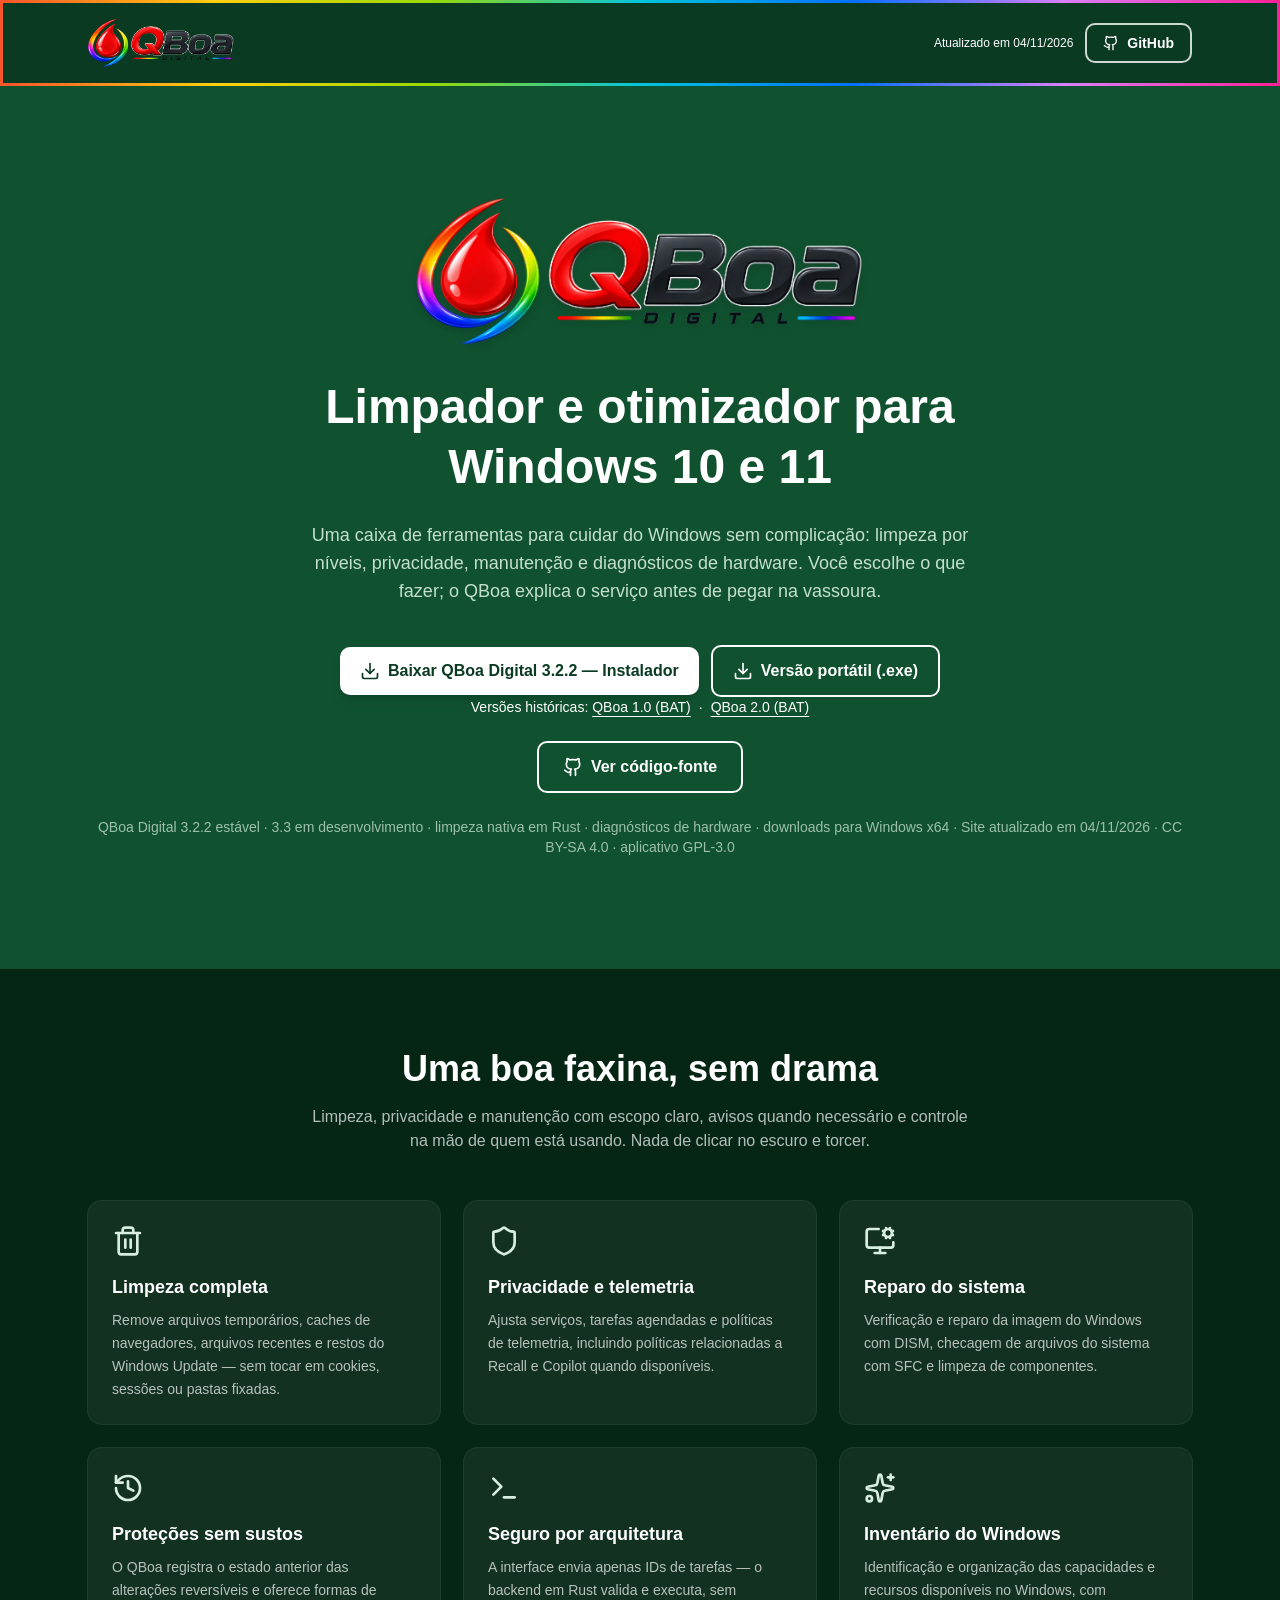
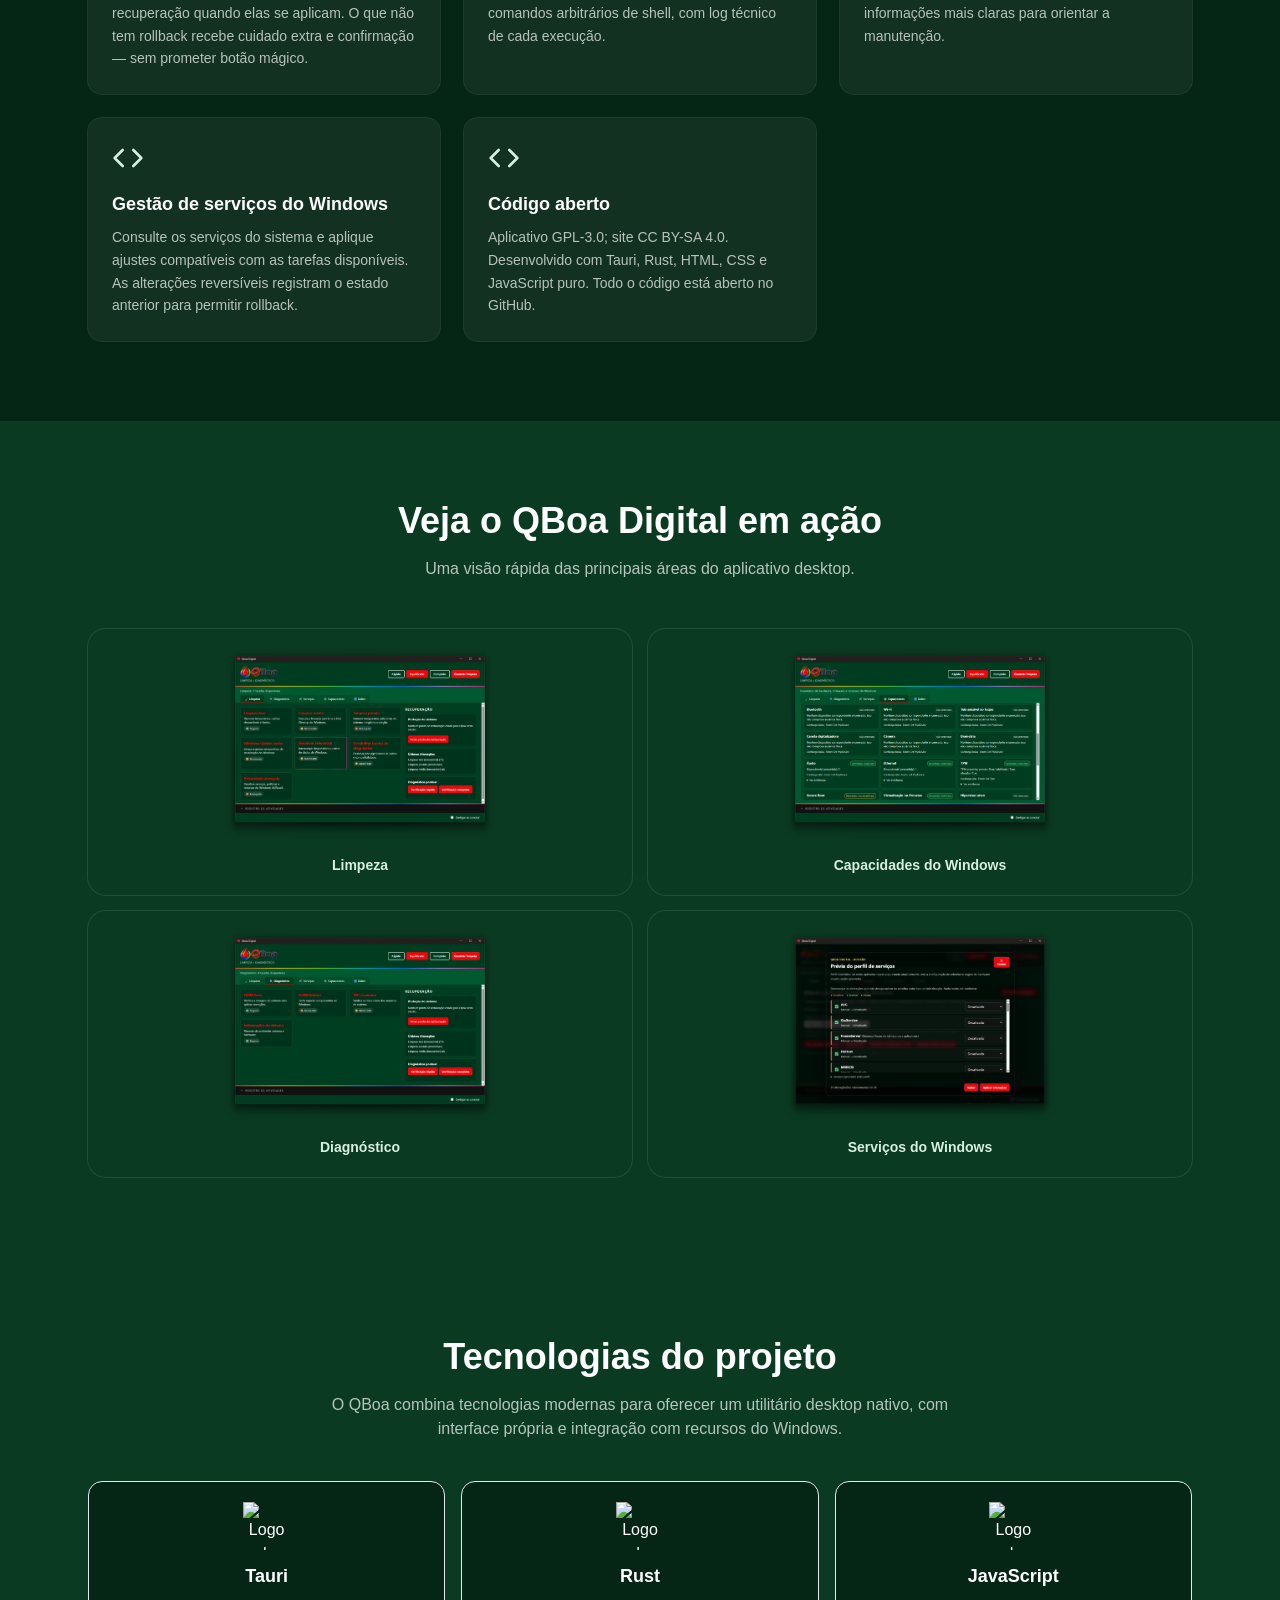
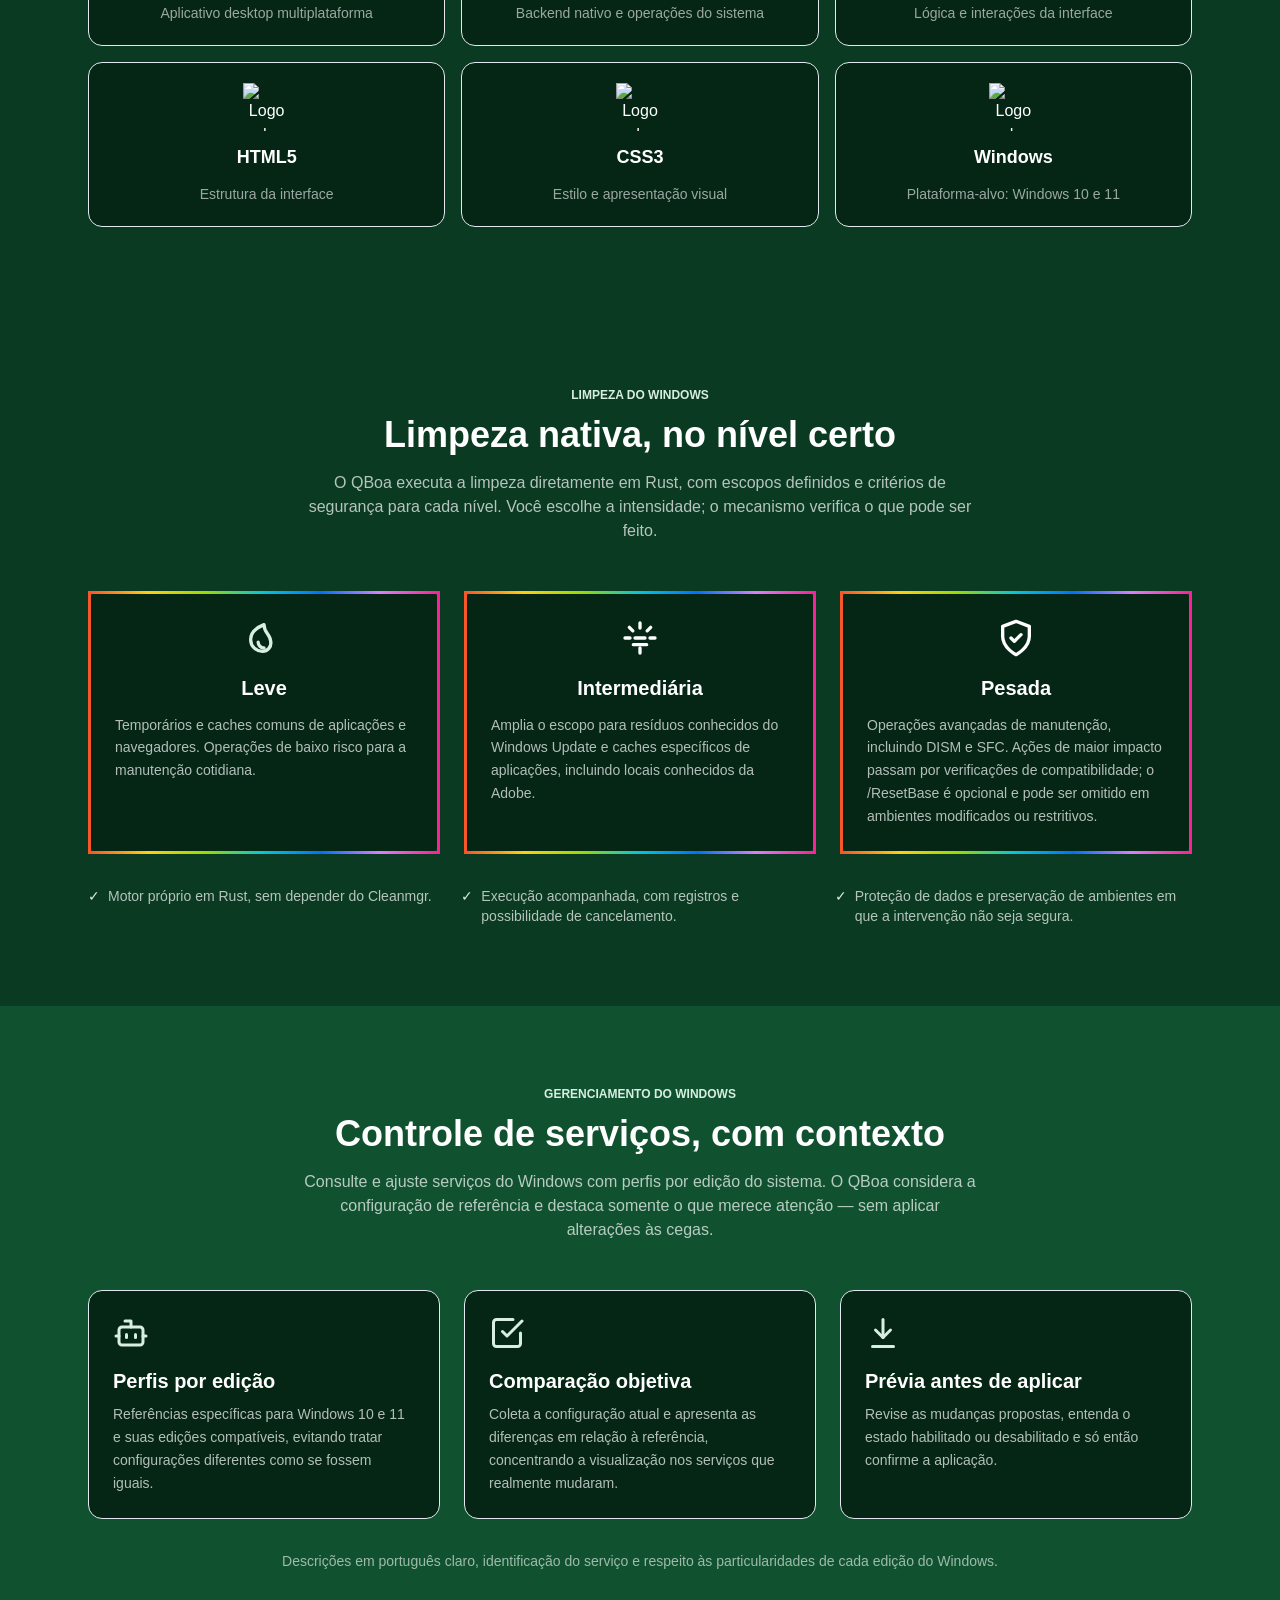
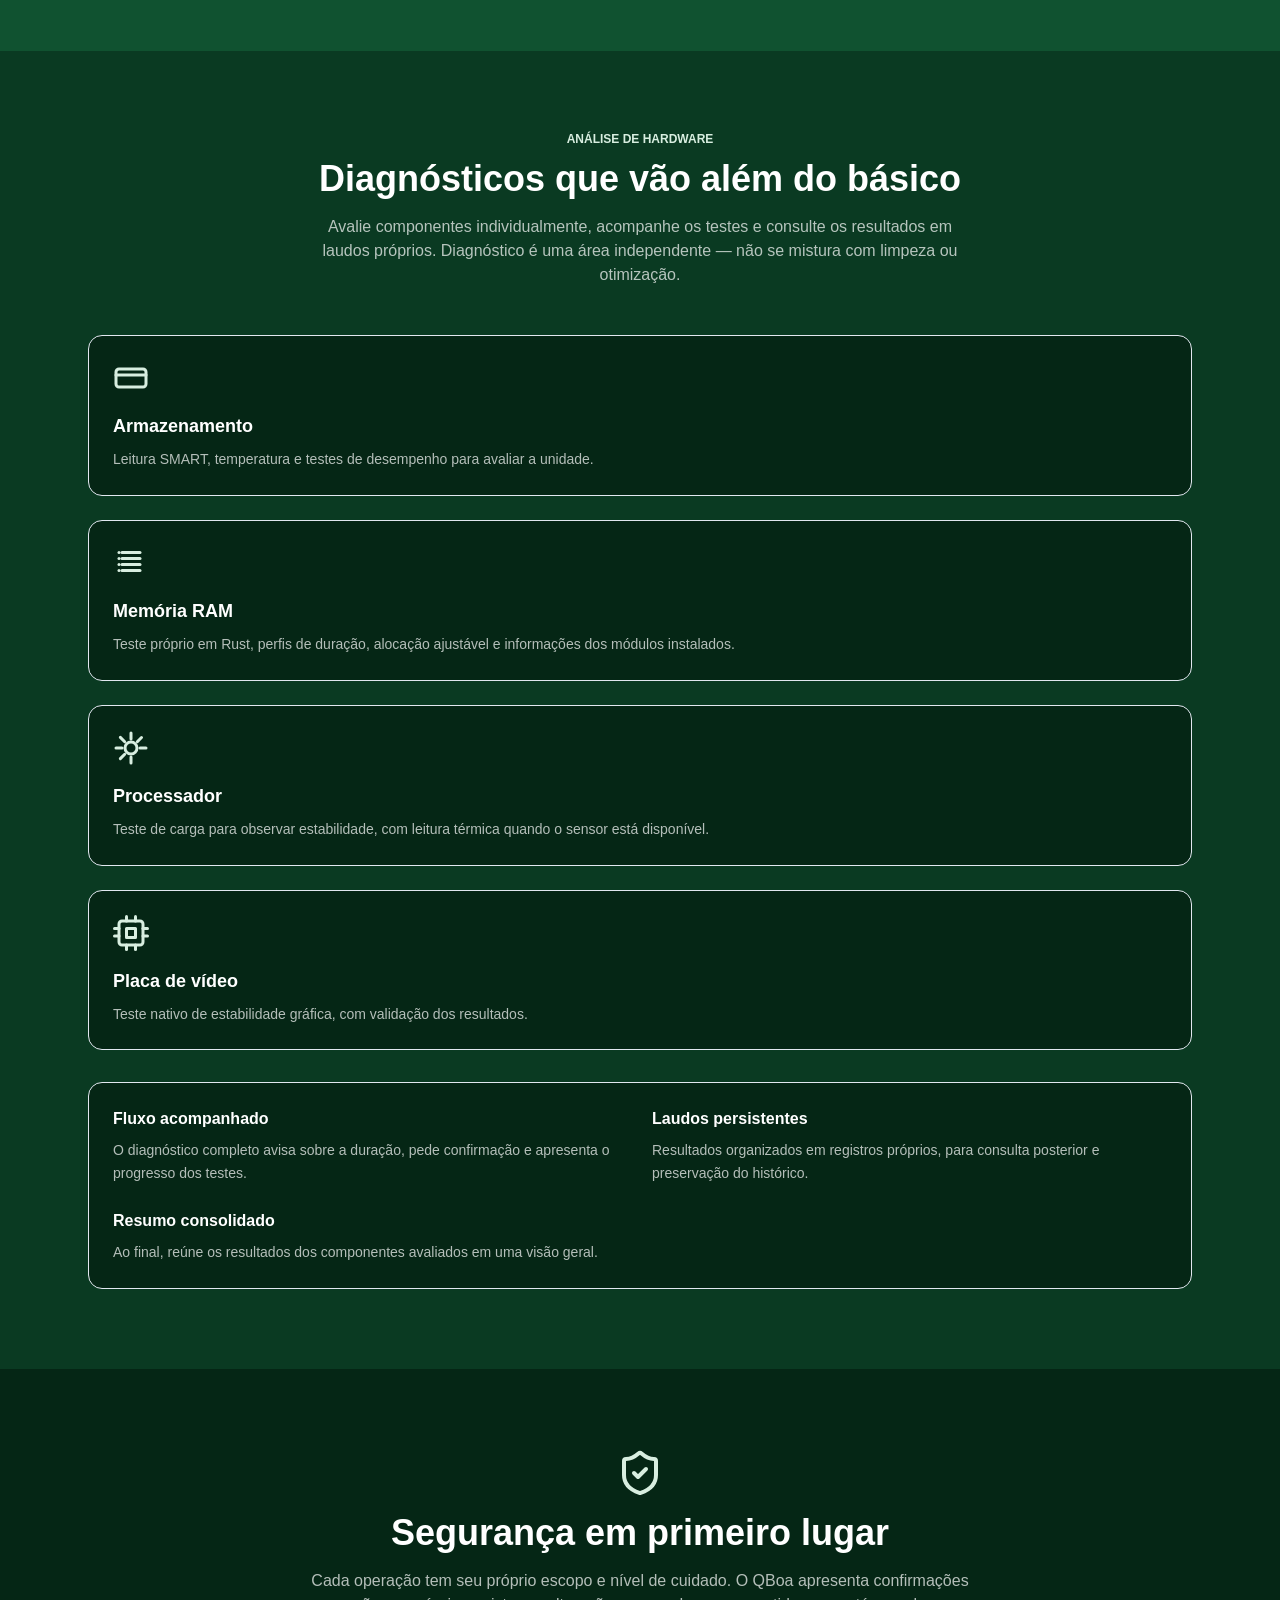
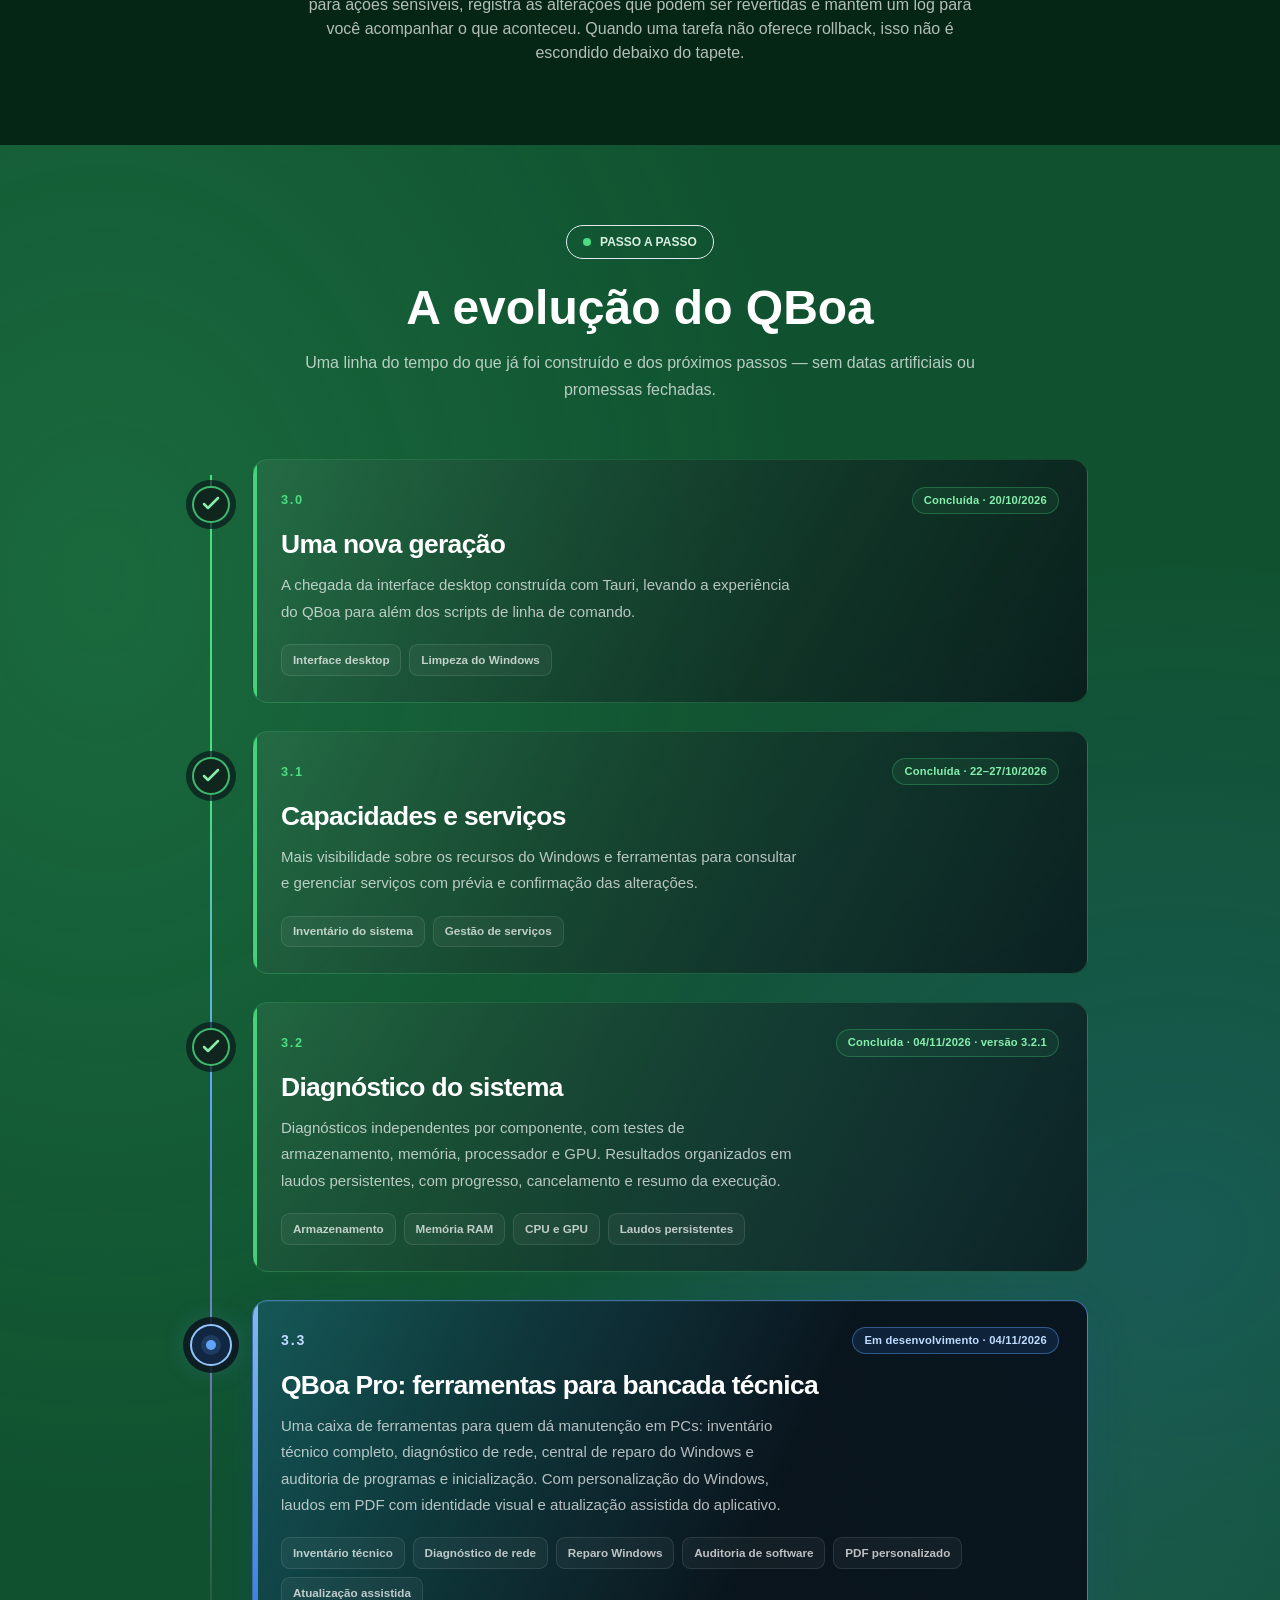
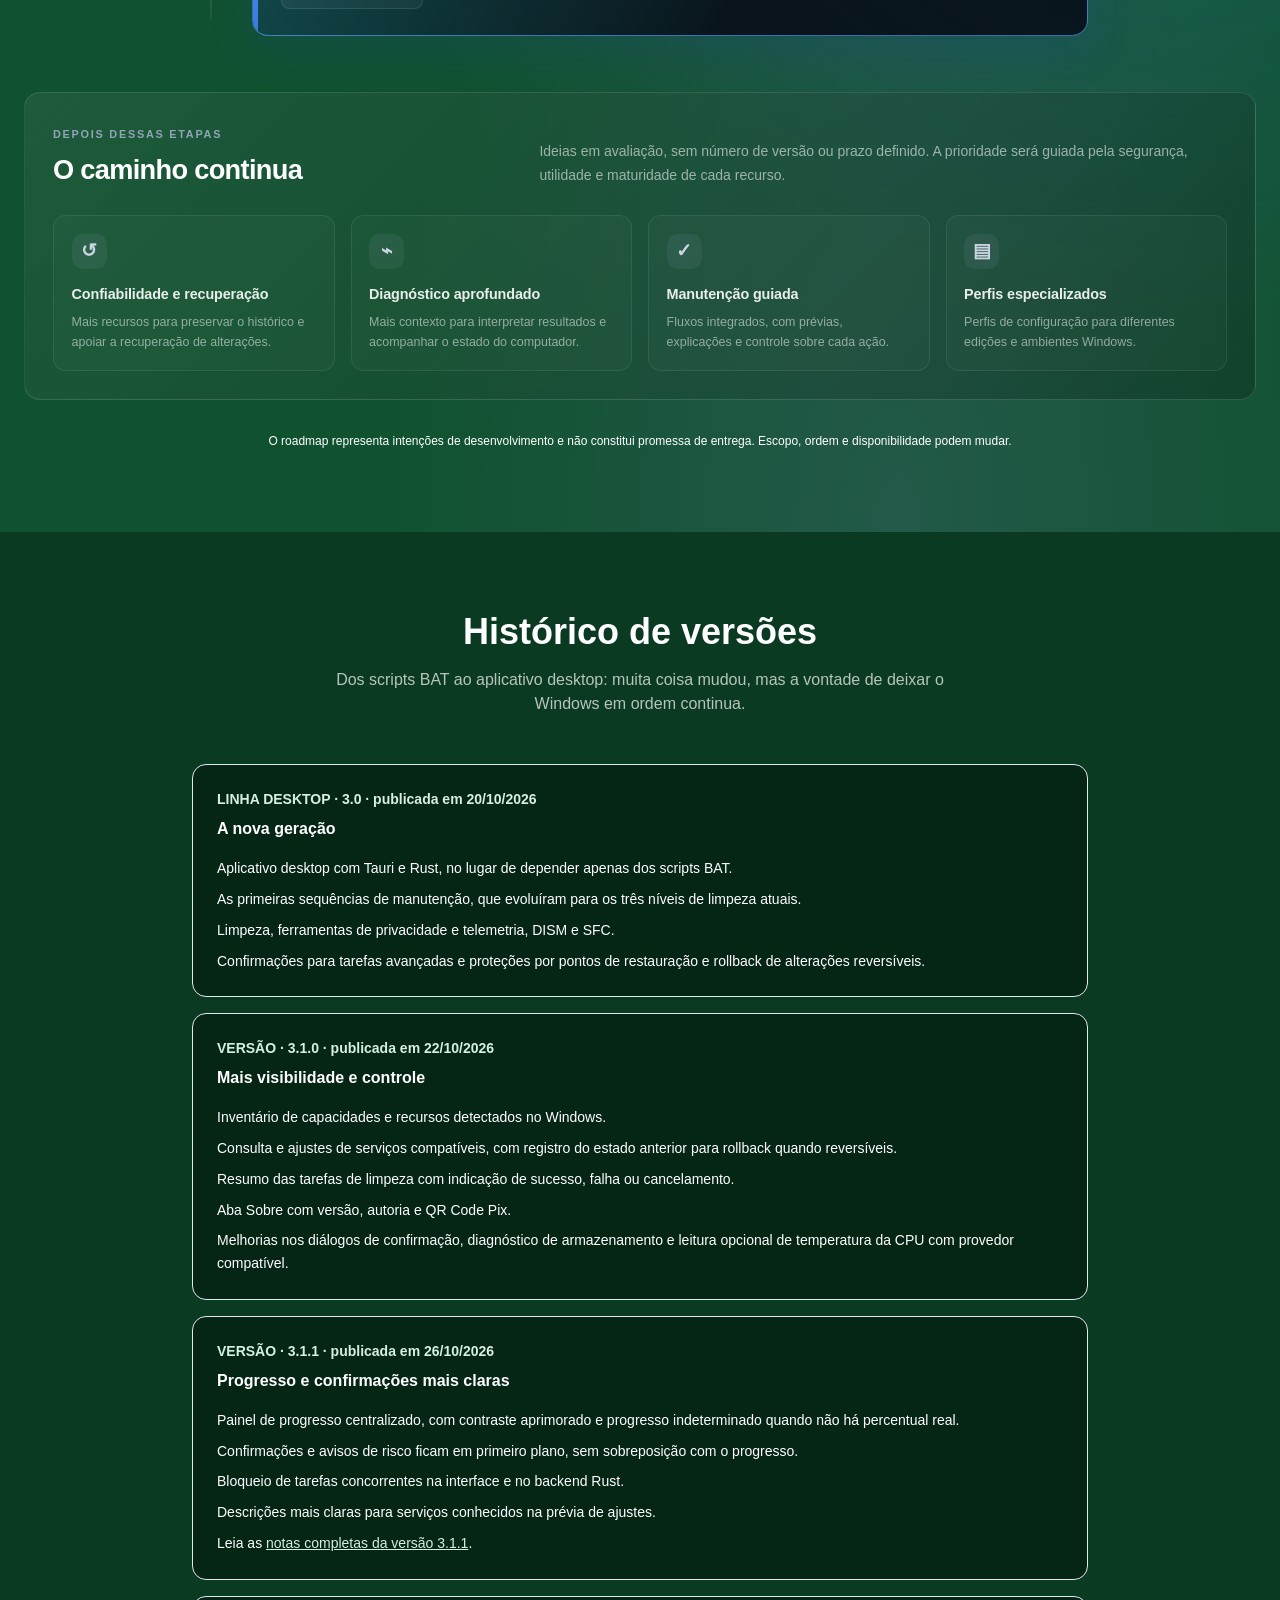
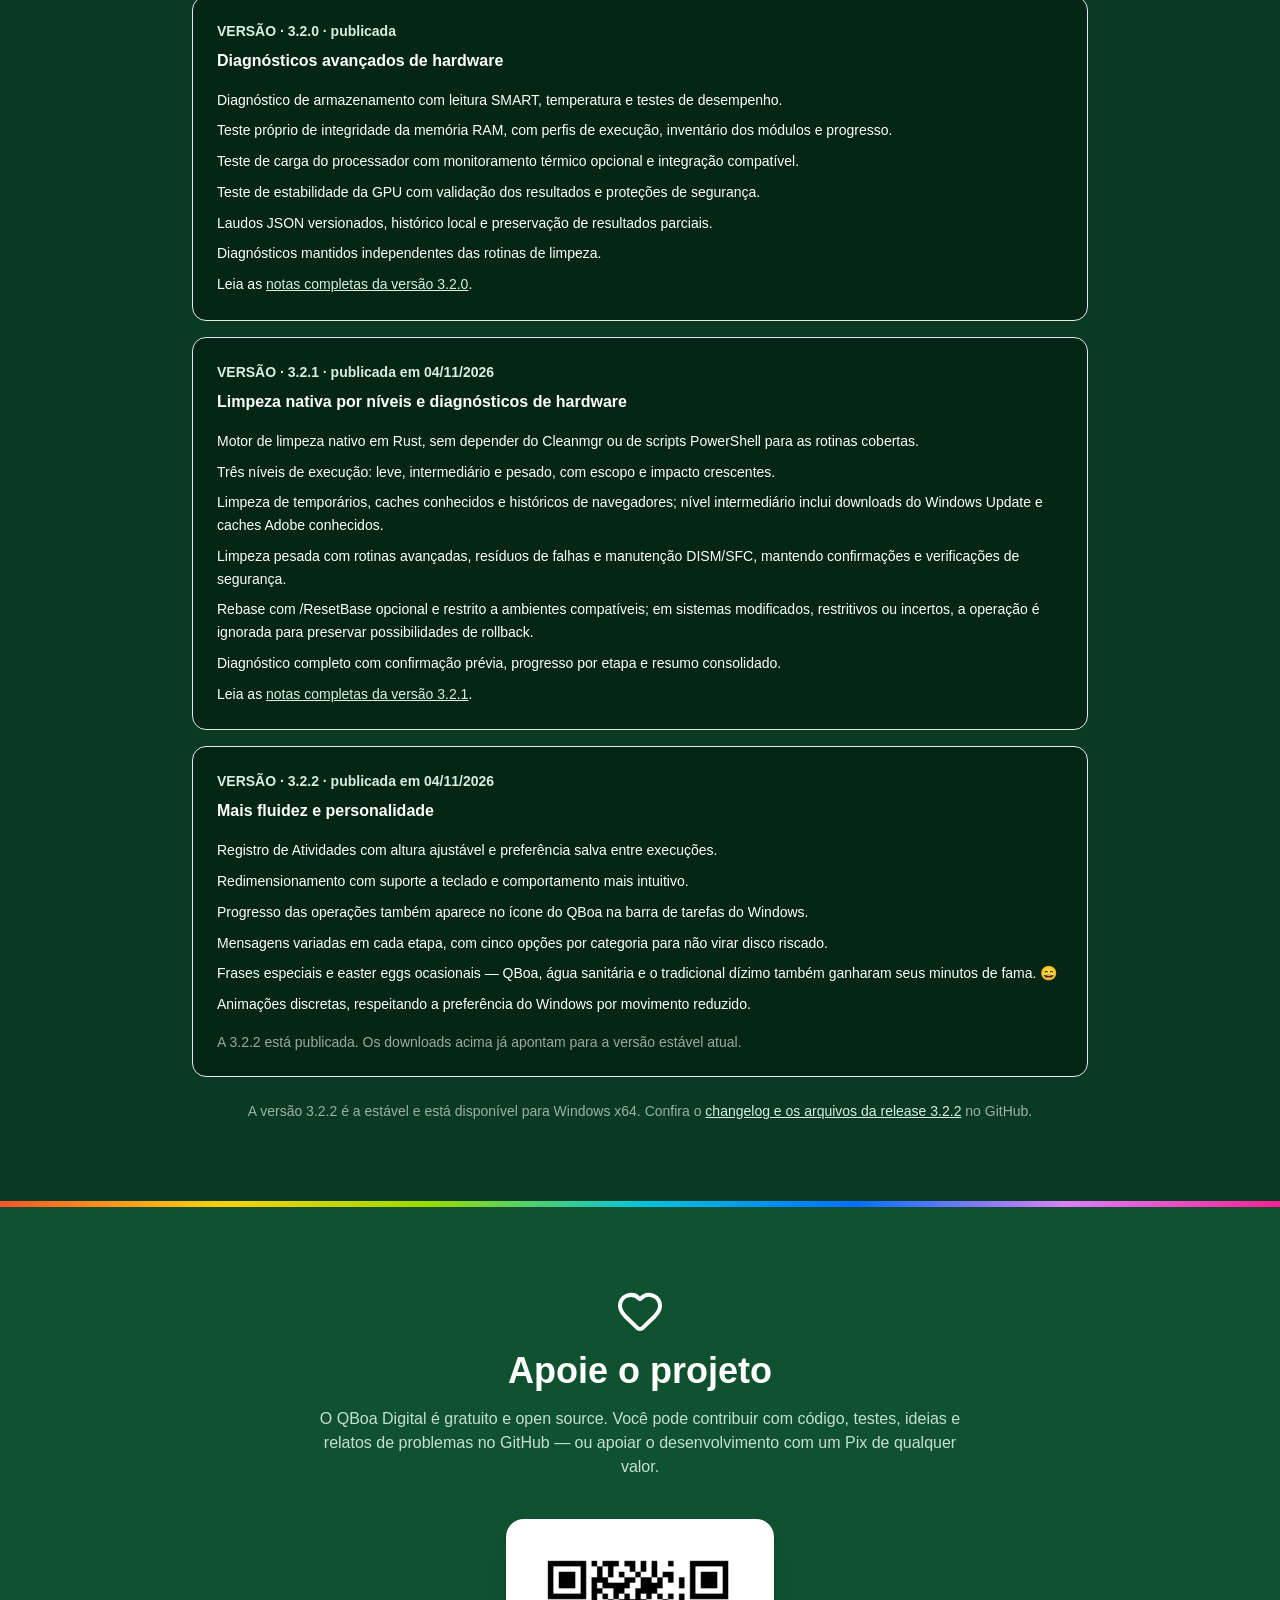
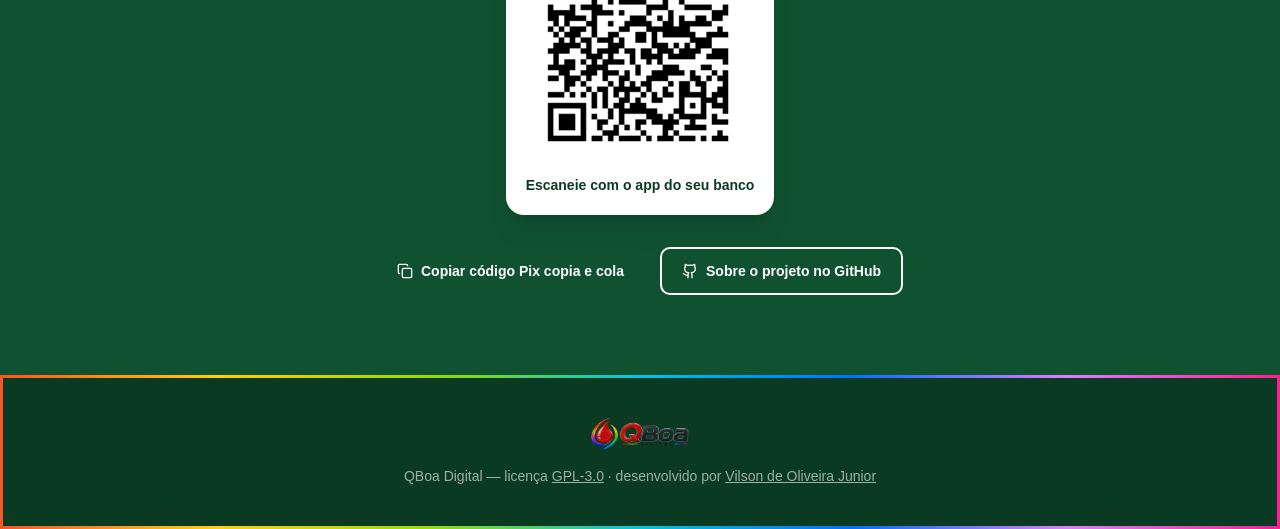
==== commit bd47b660: "Ajeitadinha: ordena changelog por versão" ====
--- a/index.html
+++ b/index.html
@@ -123,7 +123,7 @@
 @media(max-width:700px){#roadmap .qboa-roadmap-timeline{margin-top:2.5rem}}
 </style></head><body><!--$--><div class="min-h-screen bg-qboa-deeper text-white"><header class="rainbow-border border-0 border-b-4 bg-qboa-dark"><div class="mx-auto flex max-w-6xl items-center justify-between px-6 py-4"><img src="./assets/logo-CElQSUoM.png" alt="QBoa Digital — logotipo" class="h-12 w-auto"/><div class="flex flex-wrap items-center justify-end gap-3"><span class="text-xs text-white/55">Atualizado em 04/11/2026</span><a href="https://github.com/bloodshinoda/qboa-digital" target="_blank" rel="noopener noreferrer" class="inline-flex items-center gap-2 rounded-lg border-2 border-white/80 px-4 py-2 text-sm font-semibold transition-colors hover:bg-white hover:text-qboa-dark"><svg xmlns="http://www.w3.org/2000/svg" width="24" height="24" viewBox="0 0 24 24" fill="none" stroke="currentColor" stroke-width="2" stroke-linecap="round" stroke-linejoin="round" class="lucide lucide-github h-4 w-4" aria-hidden="true"><path d="M15 22v-4a4.8 4.8 0 0 0-1-3.5c3 0 6-2 6-5.5.08-1.25-.27-2.48-1-3.5.28-1.15.28-2.35 0-3.5 0 0-1 0-3 1.5-2.64-.5-5.36-.5-8 0C6 2 5 2 5 2c-.3 1.15-.3 2.35 0 3.5A5.403 5.403 0 0 0 4 9c0 3.5 3 5.5 6 5.5-.39.49-.68 1.05-.85 1.65-.17.6-.22 1.23-.15 1.85v4"></path><path d="M9 18c-4.51 2-5-2-7-2"></path></svg>GitHub</a></div></div></header><section class="bg-qboa"><div class="mx-auto max-w-6xl px-6 py-20 text-center md:py-28"><img src="./assets/logo-CElQSUoM.png" alt="QBoa Digital" class="mx-auto mb-8 w-full max-w-md drop-shadow-lg"/><h1 class="mx-auto max-w-3xl text-3xl font-bold leading-tight md:text-5xl">Limpador e otimizador para Windows 10 e 11</h1><p class="mx-auto mt-6 max-w-2xl text-lg text-qboa-mint/90">Uma caixa de ferramentas para cuidar do Windows sem complicação: limpeza por níveis, privacidade, manutenção e diagnósticos de hardware. Você escolhe o que fazer; o QBoa explica o serviço antes de pegar na vassoura.</p><div class="mt-10 flex flex-wrap items-center justify-center gap-3"><a href="https://github.com/bloodshinoda/qboa-digital/releases/download/v3.2.2/qboa-digital-3.2.2-x64-installer.exe" download class="inline-flex items-center gap-2 rounded-lg bg-white px-5 py-3 font-semibold text-qboa-dark shadow-lg transition-transform hover:scale-105"><svg xmlns="http://www.w3.org/2000/svg" width="24" height="24" viewBox="0 0 24 24" fill="none" stroke="currentColor" stroke-width="2" stroke-linecap="round" stroke-linejoin="round" class="lucide lucide-download h-5 w-5" aria-hidden="true"><path d="M12 15V3"></path><path d="M21 15v4a2 2 0 0 1-2 2H5a2 2 0 0 1-2-2v-4"></path><path d="m7 10 5 5 5-5"></path></svg>Baixar QBoa Digital 3.2.2 — Instalador</a><a href="https://github.com/bloodshinoda/qboa-digital/releases/download/v3.2.2/qboa-digital-3.2.2-x64-portable.exe" download class="inline-flex items-center gap-2 rounded-lg border-2 border-white px-5 py-3 font-semibold text-white transition-colors hover:bg-white hover:text-qboa-dark"><svg xmlns="http://www.w3.org/2000/svg" width="24" height="24" viewBox="0 0 24 24" fill="none" stroke="currentColor" stroke-width="2" stroke-linecap="round" stroke-linejoin="round" class="lucide lucide-download h-5 w-5" aria-hidden="true"><path d="M12 15V3"></path><path d="M21 15v4a2 2 0 0 1-2 2H5a2 2 0 0 1-2-2v-4"></path><path d="m7 10 5 5 5-5"></path></svg>Versão portátil (.exe)</a></div><p class="mt-5 text-sm text-white/50">Versões históricas: <a href="/download/qboa-digital-1.0.zip" class="text-qboa-mint/80 underline underline-offset-4 transition-colors hover:text-qboa-mint">QBoa 1.0 (BAT)</a><span class="mx-2 text-white/30">·</span><a href="/download/qboa-digital-2.0.zip" class="text-qboa-mint/80 underline underline-offset-4 transition-colors hover:text-qboa-mint">QBoa 2.0 (BAT)</a></p><div class="mt-6 flex flex-wrap items-center justify-center gap-4"><a href="https://github.com/bloodshinoda/qboa-digital" target="_blank" rel="noopener noreferrer" class="inline-flex items-center gap-2 rounded-lg border-2 border-white px-6 py-3 font-semibold transition-colors hover:bg-white hover:text-qboa-dark"><svg xmlns="http://www.w3.org/2000/svg" width="24" height="24" viewBox="0 0 24 24" fill="none" stroke="currentColor" stroke-width="2" stroke-linecap="round" stroke-linejoin="round" class="lucide lucide-github h-5 w-5" aria-hidden="true"><path d="M15 22v-4a4.8 4.8 0 0 0-1-3.5c3 0 6-2 6-5.5.08-1.25-.27-2.48-1-3.5.28-1.15.28-2.35 0-3.5 0 0-1 0-3 1.5-2.64-.5-5.36-.5-8 0C6 2 5 2 5 2c-.3 1.15-.3 2.35 0 3.5A5.403 5.403 0 0 0 4 9c0 3.5 3 5.5 6 5.5-.39.49-.68 1.05-.85 1.65-.17.6-.22 1.23-.15 1.85v4"></path><path d="M9 18c-4.51 2-5-2-7-2"></path></svg>Ver código-fonte</a></div><p class="mt-6 text-sm text-qboa-mint/70">QBoa Digital 3.2.2 estável · 3.3 em desenvolvimento · limpeza nativa em Rust · diagnósticos de hardware · downloads para Windows x64 · Site atualizado em 04/11/2026 · CC BY-SA 4.0 · aplicativo GPL-3.0</p></div></section><section class="mx-auto max-w-6xl px-6 py-20"><h2 class="text-center text-3xl font-bold md:text-4xl">Uma boa faxina, sem drama</h2><p class="mx-auto mt-4 max-w-2xl text-center text-white/70">Limpeza, privacidade e manutenção com escopo claro, avisos quando necessário e controle na mão de quem está usando. Nada de clicar no escuro e torcer.</p><div class="mt-12 grid gap-6 md:grid-cols-2 lg:grid-cols-3"><article class="rounded-xl bg-white/5 p-6 ring-1 ring-white/10 transition-colors hover:bg-white/10"><svg xmlns="http://www.w3.org/2000/svg" width="24" height="24" viewBox="0 0 24 24" fill="none" stroke="currentColor" stroke-width="2" stroke-linecap="round" stroke-linejoin="round" class="lucide lucide-trash2 lucide-trash-2 h-8 w-8 text-qboa-mint" aria-hidden="true"><path d="M10 11v6"></path><path d="M14 11v6"></path><path d="M19 6v14a2 2 0 0 1-2 2H7a2 2 0 0 1-2-2V6"></path><path d="M3 6h18"></path><path d="M8 6V4a2 2 0 0 1 2-2h4a2 2 0 0 1 2 2v2"></path></svg><h3 class="mt-4 text-lg font-semibold">Limpeza completa</h3><p class="mt-2 text-sm leading-relaxed text-white/70">Remove arquivos temporários, caches de navegadores, arquivos recentes e restos do Windows Update — sem tocar em cookies, sessões ou pastas fixadas.</p></article><article class="rounded-xl bg-white/5 p-6 ring-1 ring-white/10 transition-colors hover:bg-white/10"><svg xmlns="http://www.w3.org/2000/svg" width="24" height="24" viewBox="0 0 24 24" fill="none" stroke="currentColor" stroke-width="2" stroke-linecap="round" stroke-linejoin="round" class="lucide lucide-shield h-8 w-8 text-qboa-mint" aria-hidden="true"><path d="M20 13c0 5-3.5 7.5-7.66 8.95a1 1 0 0 1-.67-.01C7.5 20.5 4 18 4 13V6a1 1 0 0 1 1-1c2 0 4.5-1.2 6.24-2.72a1.17 1.17 0 0 1 1.52 0C14.51 3.81 17 5 19 5a1 1 0 0 1 1 1z"></path></svg><h3 class="mt-4 text-lg font-semibold">Privacidade e telemetria</h3><p class="mt-2 text-sm leading-relaxed text-white/70">Ajusta serviços, tarefas agendadas e políticas de telemetria, incluindo políticas relacionadas a Recall e Copilot quando disponíveis.</p></article><article class="rounded-xl bg-white/5 p-6 ring-1 ring-white/10 transition-colors hover:bg-white/10"><svg xmlns="http://www.w3.org/2000/svg" width="24" height="24" viewBox="0 0 24 24" fill="none" stroke="currentColor" stroke-width="2" stroke-linecap="round" stroke-linejoin="round" class="lucide lucide-monitor-cog h-8 w-8 text-qboa-mint" aria-hidden="true"><path d="M12 17v4"></path><path d="m14.305 7.53.923-.382"></path><path d="m15.228 4.852-.923-.383"></path><path d="m16.852 3.228-.383-.924"></path><path d="m16.852 8.772-.383.923"></path><path d="m19.148 3.228.383-.924"></path><path d="m19.53 9.696-.382-.924"></path><path d="m20.772 4.852.924-.383"></path><path d="m20.772 7.148.924.383"></path><path d="M22 13v2a2 2 0 0 1-2 2H4a2 2 0 0 1-2-2V5a2 2 0 0 1 2-2h7"></path><path d="M8 21h8"></path><circle cx="18" cy="6" r="3"></circle></svg><h3 class="mt-4 text-lg font-semibold">Reparo do sistema</h3><p class="mt-2 text-sm leading-relaxed text-white/70">Verificação e reparo da imagem do Windows com DISM, checagem de arquivos do sistema com SFC e limpeza de componentes.</p></article><article class="rounded-xl bg-white/5 p-6 ring-1 ring-white/10 transition-colors hover:bg-white/10"><svg xmlns="http://www.w3.org/2000/svg" width="24" height="24" viewBox="0 0 24 24" fill="none" stroke="currentColor" stroke-width="2" stroke-linecap="round" stroke-linejoin="round" class="lucide lucide-history h-8 w-8 text-qboa-mint" aria-hidden="true"><path d="M3 12a9 9 0 1 0 9-9 9.75 9.75 0 0 0-6.74 2.74L3 8"></path><path d="M3 3v5h5"></path><path d="M12 7v5l4 2"></path></svg><h3 class="mt-4 text-lg font-semibold">Proteções sem sustos</h3><p class="mt-2 text-sm leading-relaxed text-white/70">O QBoa registra o estado anterior das alterações reversíveis e oferece formas de recuperação quando elas se aplicam. O que não tem rollback recebe cuidado extra e confirmação — sem prometer botão mágico.</p></article><article class="rounded-xl bg-white/5 p-6 ring-1 ring-white/10 transition-colors hover:bg-white/10"><svg xmlns="http://www.w3.org/2000/svg" width="24" height="24" viewBox="0 0 24 24" fill="none" stroke="currentColor" stroke-width="2" stroke-linecap="round" stroke-linejoin="round" class="lucide lucide-terminal h-8 w-8 text-qboa-mint" aria-hidden="true"><path d="M12 19h8"></path><path d="m4 17 6-6-6-6"></path></svg><h3 class="mt-4 text-lg font-semibold">Seguro por arquitetura</h3><p class="mt-2 text-sm leading-relaxed text-white/70">A interface envia apenas IDs de tarefas — o backend em Rust valida e executa, sem comandos arbitrários de shell, com log técnico de cada execução.</p></article><article class="rounded-xl bg-white/5 p-6 ring-1 ring-white/10 transition-colors hover:bg-white/10"><svg xmlns="http://www.w3.org/2000/svg" width="24" height="24" viewBox="0 0 24 24" fill="none" stroke="currentColor" stroke-width="2" stroke-linecap="round" stroke-linejoin="round" class="lucide lucide-sparkles h-8 w-8 text-qboa-mint" aria-hidden="true"><path d="M11.017 2.814a1 1 0 0 1 1.966 0l1.051 5.558a2 2 0 0 0 1.594 1.594l5.558 1.051a1 1 0 0 1 0 1.966l-5.558 1.051a2 2 0 0 0-1.594 1.594l-1.051 5.558a1 1 0 0 1-1.966 0l-1.051-5.558a2 2 0 0 0-1.594-1.594l-5.558-1.051a1 1 0 0 1 0-1.966l5.558-1.051a2 2 0 0 0 1.594-1.594z"></path><path d="M20 2v4"></path><path d="M22 4h-4"></path><circle cx="4" cy="20" r="2"></circle></svg><h3 class="mt-4 text-lg font-semibold">Inventário do Windows</h3><p class="mt-2 text-sm leading-relaxed text-white/70">Identificação e organização das capacidades e recursos disponíveis no Windows, com informações mais claras para orientar a manutenção.</p></article><article class="rounded-xl bg-white/5 p-6 ring-1 ring-white/10 transition-colors hover:bg-white/10"><svg xmlns="http://www.w3.org/2000/svg" width="24" height="24" viewBox="0 0 24 24" fill="none" stroke="currentColor" stroke-width="2" stroke-linecap="round" stroke-linejoin="round" class="lucide lucide-code h-8 w-8 text-qboa-mint" aria-hidden="true"><polyline points="16 18 22 12 16 6"></polyline><polyline points="8 6 2 12 8 18"></polyline></svg><h3 class="mt-4 text-lg font-semibold">Gestão de serviços do Windows</h3><p class="mt-2 text-sm leading-relaxed text-white/70">Consulte os serviços do sistema e aplique ajustes compatíveis com as tarefas disponíveis. As alterações reversíveis registram o estado anterior para permitir rollback.</p></article><article class="rounded-xl bg-white/5 p-6 ring-1 ring-white/10 transition-colors hover:bg-white/10"><svg xmlns="http://www.w3.org/2000/svg" width="24" height="24" viewBox="0 0 24 24" fill="none" stroke="currentColor" stroke-width="2" stroke-linecap="round" stroke-linejoin="round" class="lucide lucide-code h-8 w-8 text-qboa-mint" aria-hidden="true"><polyline points="16 18 22 12 16 6"></polyline><polyline points="8 6 2 12 8 18"></polyline></svg><h3 class="mt-4 text-lg font-semibold">Código aberto</h3><p class="mt-2 text-sm leading-relaxed text-white/70">Aplicativo GPL-3.0; site CC BY-SA 4.0. Desenvolvido com Tauri, Rust, HTML, CSS e JavaScript puro. Todo o código está aberto no GitHub.</p></article></div></section><section id="galeria" class="bg-qboa-dark"><div class="mx-auto max-w-6xl px-6 py-20"><h2 class="text-center text-3xl font-bold md:text-4xl">Veja o QBoa Digital em ação</h2><p class="mx-auto mt-4 max-w-2xl text-center text-white/70">Uma visão rápida das principais áreas do aplicativo desktop.</p><div class="qboa-gallery-grid mt-12"><figure class="flex flex-col items-center gap-4 rounded-2xl bg-white/[0.03] p-5 ring-1 ring-white/10"><img src="./assets/limpeza.png" alt="Tela de limpeza do QBoa Digital" loading="lazy" class="qboa-gallery-thumb h-auto w-full object-contain drop-shadow-2xl" tabindex="0" role="button" aria-haspopup="dialog"/><figcaption class="text-center text-sm font-semibold text-qboa-mint">Limpeza</figcaption></figure><figure class="flex flex-col items-center gap-4 rounded-2xl bg-white/[0.03] p-5 ring-1 ring-white/10"><img src="./assets/capacidades.png" alt="Inventário de capacidades do Windows no QBoa Digital" loading="lazy" class="qboa-gallery-thumb h-auto w-full object-contain drop-shadow-2xl" tabindex="0" role="button" aria-haspopup="dialog"/><figcaption class="text-center text-sm font-semibold text-qboa-mint">Capacidades do Windows</figcaption></figure><figure class="flex flex-col items-center gap-4 rounded-2xl bg-white/[0.03] p-5 ring-1 ring-white/10"><img src="./assets/diagn%C3%B3stico.png" alt="Tela de diagnóstico do QBoa Digital" loading="lazy" class="qboa-gallery-thumb h-auto w-full object-contain drop-shadow-2xl" tabindex="0" role="button" aria-haspopup="dialog"/><figcaption class="text-center text-sm font-semibold text-qboa-mint">Diagnóstico</figcaption></figure><figure class="flex flex-col items-center gap-4 rounded-2xl bg-white/[0.03] p-5 ring-1 ring-white/10"><img src="./assets/servi%C3%A7os.png" alt="Gerenciamento de serviços do Windows no QBoa Digital" loading="lazy" class="qboa-gallery-thumb h-auto w-full object-contain drop-shadow-2xl" tabindex="0" role="button" aria-haspopup="dialog"/><figcaption class="text-center text-sm font-semibold text-qboa-mint">Serviços do Windows</figcaption></figure></div></div></section><section id="tecnologias" class="bg-qboa-dark"><div class="mx-auto max-w-6xl px-6 py-20"><h2 class="text-center text-3xl font-bold md:text-4xl">Tecnologias do projeto</h2><p class="mx-auto mt-4 max-w-2xl text-center text-white/70">O QBoa combina tecnologias modernas para oferecer um utilitário desktop nativo, com interface própria e integração com recursos do Windows.</p><div class="qboa-tech-grid mx-auto mt-10 max-w-5xl"><article class="flex flex-col items-center gap-3 rounded-xl border border-white/10 bg-qboa-deeper p-5 text-center transition-transform hover:-translate-y-1"><img src="https://cdn.simpleicons.org/tauri/FFC131" alt="Logo do Tauri" class="h-12 w-12 object-contain" width="48" height="48" loading="lazy"/><h3 class="text-lg font-bold">Tauri</h3><p class="text-sm leading-relaxed text-white/60">Aplicativo desktop multiplataforma</p></article><article class="flex flex-col items-center gap-3 rounded-xl border border-white/10 bg-qboa-deeper p-5 text-center transition-transform hover:-translate-y-1"><img src="https://cdn.simpleicons.org/rust/FFFFFF" alt="Logo da linguagem Rust" class="h-12 w-12 object-contain" width="48" height="48" loading="lazy"/><h3 class="text-lg font-bold">Rust</h3><p class="text-sm leading-relaxed text-white/60">Backend nativo e operações do sistema</p></article><article class="flex flex-col items-center gap-3 rounded-xl border border-white/10 bg-qboa-deeper p-5 text-center transition-transform hover:-translate-y-1"><img src="https://cdn.simpleicons.org/javascript/F7DF1E" alt="Logo do JavaScript" class="h-12 w-12 object-contain" width="48" height="48" loading="lazy"/><h3 class="text-lg font-bold">JavaScript</h3><p class="text-sm leading-relaxed text-white/60">Lógica e interações da interface</p></article><article class="flex flex-col items-center gap-3 rounded-xl border border-white/10 bg-qboa-deeper p-5 text-center transition-transform hover:-translate-y-1"><img src="https://cdn.simpleicons.org/html5/E34F26" alt="Logo do HTML5" class="h-12 w-12 object-contain" width="48" height="48" loading="lazy"/><h3 class="text-lg font-bold">HTML5</h3><p class="text-sm leading-relaxed text-white/60">Estrutura da interface</p></article><article class="flex flex-col items-center gap-3 rounded-xl border border-white/10 bg-qboa-deeper p-5 text-center transition-transform hover:-translate-y-1"><img src="https://cdn.jsdelivr.net/gh/devicons/devicon@latest/icons/css3/css3-original.svg" alt="Logo do CSS3" class="h-12 w-12 object-contain" width="48" height="48" loading="lazy"/><h3 class="text-lg font-bold">CSS3</h3><p class="text-sm leading-relaxed text-white/60">Estilo e apresentação visual</p></article><article class="flex flex-col items-center gap-3 rounded-xl border border-white/10 bg-qboa-deeper p-5 text-center transition-transform hover:-translate-y-1"><img src="https://cdn.jsdelivr.net/gh/devicons/devicon@latest/icons/windows8/windows8-original.svg" alt="Logo do Windows" class="h-12 w-12 object-contain" width="48" height="48" loading="lazy"/><h3 class="text-lg font-bold">Windows</h3><p class="text-sm leading-relaxed text-white/60">Plataforma-alvo: Windows 10 e 11</p></article></div></div></section><section id="limpeza" class="bg-qboa-dark"><div class="mx-auto max-w-6xl px-6 py-20"><div class="mx-auto max-w-3xl text-center"><p class="text-xs font-bold uppercase tracking-[.22em] text-qboa-mint">Limpeza do Windows</p><h2 class="mt-3 text-3xl font-bold md:text-4xl">Limpeza nativa, no nível certo</h2><p class="mx-auto mt-4 max-w-2xl text-white/70">O QBoa executa a limpeza diretamente em Rust, com escopos definidos e critérios de segurança para cada nível. Você escolhe a intensidade; o mecanismo verifica o que pode ser feito.</p></div><div class="mt-12 grid gap-6 md:grid-cols-3"><article class="rainbow-border rounded-xl bg-qboa-deeper p-6"><svg xmlns="http://www.w3.org/2000/svg" width="24" height="24" viewBox="0 0 24 24" fill="none" stroke="currentColor" stroke-width="2" stroke-linecap="round" stroke-linejoin="round" class="mx-auto h-10 w-10 text-qboa-mint" aria-hidden="true"><path d="M11 20A7 7 0 0 1 4 13c0-4 3-7 8-9 0 5 4 6 4 10a5 5 0 0 1-5 6Z"></path><path d="M8.5 14.5A3.5 3.5 0 0 0 12 18"></path></svg><h3 class="mt-4 text-center text-xl font-bold">Leve</h3><p class="mt-3 text-sm leading-relaxed text-white/70">Temporários e caches comuns de aplicações e navegadores. Operações de baixo risco para a manutenção cotidiana.</p></article><article class="rainbow-border rounded-xl bg-qboa-deeper p-6"><svg xmlns="http://www.w3.org/2000/svg" width="24" height="24" viewBox="0 0 24 24" fill="none" stroke="currentColor" stroke-width="2" stroke-linecap="round" stroke-linejoin="round" class="mx-auto h-10 w-10 text-blue-300" aria-hidden="true"><path d="M12 3v3"></path><path d="M18.4 5.6 16.3 7.7"></path><path d="M21 12h-3"></path><path d="M5.6 5.6 7.7 7.7"></path><path d="M3 12h3"></path><path d="M12 21v-3"></path><path d="M8 16h8"></path><path d="M9 12h6"></path></svg><h3 class="mt-4 text-center text-xl font-bold">Intermediária</h3><p class="mt-3 text-sm leading-relaxed text-white/70">Amplia o escopo para resíduos conhecidos do Windows Update e caches específicos de aplicações, incluindo locais conhecidos da Adobe.</p></article><article class="rainbow-border rounded-xl bg-qboa-deeper p-6"><svg xmlns="http://www.w3.org/2000/svg" width="24" height="24" viewBox="0 0 24 24" fill="none" stroke="currentColor" stroke-width="2" stroke-linecap="round" stroke-linejoin="round" class="mx-auto h-10 w-10 text-purple-300" aria-hidden="true"><path d="M12 22s8-4 8-11V5l-8-3-8 3v6c0 7 8 11 8 11Z"></path><path d="m9 12 2 2 4-4"></path></svg><h3 class="mt-4 text-center text-xl font-bold">Pesada</h3><p class="mt-3 text-sm leading-relaxed text-white/70">Operações avançadas de manutenção, incluindo DISM e SFC. Ações de maior impacto passam por verificações de compatibilidade; o /ResetBase é opcional e pode ser omitido em ambientes modificados ou restritivos.</p></article></div><div class="mt-8 grid gap-4 text-sm text-white/70 md:grid-cols-3"><p class="flex items-start gap-2"><span class="text-qboa-mint">✓</span> Motor próprio em Rust, sem depender do Cleanmgr.</p><p class="flex items-start gap-2"><span class="text-qboa-mint">✓</span> Execução acompanhada, com registros e possibilidade de cancelamento.</p><p class="flex items-start gap-2"><span class="text-qboa-mint">✓</span> Proteção de dados e preservação de ambientes em que a intervenção não seja segura.</p></div></div></section>
 <section id="servicos" class="bg-qboa"><div class="mx-auto max-w-6xl px-6 py-20"><div class="mx-auto max-w-3xl text-center"><p class="text-xs font-bold uppercase tracking-[.22em] text-qboa-mint">Gerenciamento do Windows</p><h2 class="mt-3 text-3xl font-bold md:text-4xl">Controle de serviços, com contexto</h2><p class="mx-auto mt-4 max-w-2xl text-white/70">Consulte e ajuste serviços do Windows com perfis por edição do sistema. O QBoa considera a configuração de referência e destaca somente o que merece atenção — sem aplicar alterações às cegas.</p></div><div class="mt-12 grid gap-6 md:grid-cols-3"><article class="rounded-xl border border-white/10 bg-qboa-deeper p-6"><svg xmlns="http://www.w3.org/2000/svg" width="24" height="24" viewBox="0 0 24 24" fill="none" stroke="currentColor" stroke-width="2" stroke-linecap="round" stroke-linejoin="round" class="h-9 w-9 text-qboa-mint" aria-hidden="true"><path d="M12 8V4H8"></path><rect width="16" height="12" x="4" y="8" rx="2"></rect><path d="M2 14h2"></path><path d="M20 14h2"></path><path d="M15 13v2"></path><path d="M9 13v2"></path></svg><h3 class="mt-4 text-xl font-bold">Perfis por edição</h3><p class="mt-2 text-sm leading-relaxed text-white/70">Referências específicas para Windows 10 e 11 e suas edições compatíveis, evitando tratar configurações diferentes como se fossem iguais.</p></article><article class="rounded-xl border border-white/10 bg-qboa-deeper p-6"><svg xmlns="http://www.w3.org/2000/svg" width="24" height="24" viewBox="0 0 24 24" fill="none" stroke="currentColor" stroke-width="2" stroke-linecap="round" stroke-linejoin="round" class="h-9 w-9 text-qboa-mint" aria-hidden="true"><path d="m9 11 3 3L22 4"></path><path d="M21 12v7a2 2 0 0 1-2 2H5a2 2 0 0 1-2-2V5a2 2 0 0 1 2-2h11"></path></svg><h3 class="mt-4 text-xl font-bold">Comparação objetiva</h3><p class="mt-2 text-sm leading-relaxed text-white/70">Coleta a configuração atual e apresenta as diferenças em relação à referência, concentrando a visualização nos serviços que realmente mudaram.</p></article><article class="rounded-xl border border-white/10 bg-qboa-deeper p-6"><svg xmlns="http://www.w3.org/2000/svg" width="24" height="24" viewBox="0 0 24 24" fill="none" stroke="currentColor" stroke-width="2" stroke-linecap="round" stroke-linejoin="round" class="h-9 w-9 text-qboa-mint" aria-hidden="true"><path d="M12 3v12"></path><path d="m7 10 5 5 5-5"></path><path d="M5 21h14"></path></svg><h3 class="mt-4 text-xl font-bold">Prévia antes de aplicar</h3><p class="mt-2 text-sm leading-relaxed text-white/70">Revise as mudanças propostas, entenda o estado habilitado ou desabilitado e só então confirme a aplicação.</p></article></div><p class="mx-auto mt-8 max-w-3xl text-center text-sm text-white/60">Descrições em português claro, identificação do serviço e respeito às particularidades de cada edição do Windows.</p></div></section>
-<section id="diagnosticos" class="bg-qboa-dark"><div class="mx-auto max-w-6xl px-6 py-20"><div class="mx-auto max-w-3xl text-center"><p class="text-xs font-bold uppercase tracking-[.22em] text-qboa-mint">Análise de hardware</p><h2 class="mt-3 text-3xl font-bold md:text-4xl">Diagnósticos que vão além do básico</h2><p class="mx-auto mt-4 max-w-2xl text-white/70">Avalie componentes individualmente, acompanhe os testes e consulte os resultados em laudos próprios. Diagnóstico é uma área independente — não se mistura com limpeza ou otimização.</p></div><div class="mt-12 grid gap-6 sm:grid-cols-2 lg:grid-cols-2"><article class="rounded-xl border border-white/10 bg-qboa-deeper p-6"><svg xmlns="http://www.w3.org/2000/svg" width="24" height="24" viewBox="0 0 24 24" fill="none" stroke="currentColor" stroke-width="2" stroke-linecap="round" stroke-linejoin="round" class="h-9 w-9 text-qboa-mint" aria-hidden="true"><rect width="20" height="12" x="2" y="6" rx="2"></rect><path d="M2 10h20"></path></svg><h3 class="mt-4 text-lg font-bold">Armazenamento</h3><p class="mt-2 text-sm leading-relaxed text-white/70">Leitura SMART, temperatura e testes de desempenho para avaliar a unidade.</p></article><article class="rounded-xl border border-white/10 bg-qboa-deeper p-6"><svg xmlns="http://www.w3.org/2000/svg" width="24" height="24" viewBox="0 0 24 24" fill="none" stroke="currentColor" stroke-width="2" stroke-linecap="round" stroke-linejoin="round" class="h-9 w-9 text-qboa-mint" aria-hidden="true"><path d="M6 5h12"></path><path d="M6 9h12"></path><path d="M6 13h12"></path><path d="M6 17h12"></path><path d="M4 5h.01"></path><path d="M4 9h.01"></path><path d="M4 13h.01"></path><path d="M4 17h.01"></path></svg><h3 class="mt-4 text-lg font-bold">Memória RAM</h3><p class="mt-2 text-sm leading-relaxed text-white/70">Teste próprio em Rust, perfis de duração, alocação ajustável e informações dos módulos instalados.</p></article><article class="rounded-xl border border-white/10 bg-qboa-deeper p-6"><svg xmlns="http://www.w3.org/2000/svg" width="24" height="24" viewBox="0 0 24 24" fill="none" stroke="currentColor" stroke-width="2" stroke-linecap="round" stroke-linejoin="round" class="h-9 w-9 text-qboa-mint" aria-hidden="true"><path d="M12 2v4"></path><path d="m16.2 7.8 2.8-2.8"></path><path d="M18 12h4"></path><path d="M12 18v4"></path><path d="m4.9 19.1 2.9-2.9"></path><path d="M2 12h4"></path><path d="m4.9 4.9 2.9 2.9"></path><circle cx="12" cy="12" r="4"></circle></svg><h3 class="mt-4 text-lg font-bold">Processador</h3><p class="mt-2 text-sm leading-relaxed text-white/70">Teste de carga para observar estabilidade, com leitura térmica quando o sensor está disponível.</p></article><article class="rounded-xl border border-white/10 bg-qboa-deeper p-6"><svg xmlns="http://www.w3.org/2000/svg" width="24" height="24" viewBox="0 0 24 24" fill="none" stroke="currentColor" stroke-width="2" stroke-linecap="round" stroke-linejoin="round" class="h-9 w-9 text-qboa-mint" aria-hidden="true"><rect width="16" height="16" x="4" y="4" rx="2"></rect><path d="M9 9h6v6H9z"></path><path d="M9 1v3"></path><path d="M15 1v3"></path><path d="M9 20v3"></path><path d="M15 20v3"></path><path d="M20 9h3"></path><path d="M20 14h3"></path><path d="M1 9h3"></path><path d="M1 14h3"></path></svg><h3 class="mt-4 text-lg font-bold">Placa de vídeo</h3><p class="mt-2 text-sm leading-relaxed text-white/70">Teste nativo de estabilidade gráfica, com validação dos resultados.</p></article></div><div class="mt-8 rounded-xl border border-white/10 bg-qboa-deeper p-6 md:p-8"><div class="grid gap-6 md:grid-cols-2"><div><h3 class="font-bold">Fluxo acompanhado</h3><p class="mt-2 text-sm leading-relaxed text-white/70">O diagnóstico completo avisa sobre a duração, pede confirmação e apresenta o progresso dos testes.</p></div><div><h3 class="font-bold">Laudos persistentes</h3><p class="mt-2 text-sm leading-relaxed text-white/70">Resultados organizados em registros próprios, para consulta posterior e preservação do histórico.</p></div><div><h3 class="font-bold">Resumo consolidado</h3><p class="mt-2 text-sm leading-relaxed text-white/70">Ao final, reúne os resultados dos componentes avaliados em uma visão geral.</p></div></div></div></div></section><section class="mx-auto max-w-4xl px-6 py-20 text-center"><svg xmlns="http://www.w3.org/2000/svg" width="24" height="24" viewBox="0 0 24 24" fill="none" stroke="currentColor" stroke-width="2" stroke-linecap="round" stroke-linejoin="round" class="lucide lucide-shield-check mx-auto h-12 w-12 text-qboa-mint" aria-hidden="true"><path d="M20 13c0 5-3.5 7.5-7.66 8.95a1 1 0 0 1-.67-.01C7.5 20.5 4 18 4 13V6a1 1 0 0 1 1-1c2 0 4.5-1.2 6.24-2.72a1.17 1.17 0 0 1 1.52 0C14.51 3.81 17 5 19 5a1 1 0 0 1 1 1z"></path><path d="m9 12 2 2 4-4"></path></svg><h2 class="mt-4 text-3xl font-bold md:text-4xl">Segurança em primeiro lugar</h2><p class="mx-auto mt-4 max-w-2xl text-white/70">Cada operação tem seu próprio escopo e nível de cuidado. O QBoa apresenta confirmações para ações sensíveis, registra as alterações que podem ser revertidas e mantém um log para você acompanhar o que aconteceu. Quando uma tarefa não oferece rollback, isso não é escondido debaixo do tapete.</p></section><section id="roadmap" class="relative overflow-hidden bg-qboa"><div class="pointer-events-none absolute inset-0 opacity-40" aria-hidden="true" style="background:radial-gradient(ellipse at 8% 22%,rgba(74,222,128,.17),transparent 42%),radial-gradient(ellipse at 92% 55%,rgba(59,130,246,.18),transparent 44%),radial-gradient(ellipse at 70% 100%,rgba(167,139,250,.12),transparent 40%)"></div><div class="relative mx-auto max-w-5xl px-6 py-20 md:py-24"><div class="mx-auto max-w-3xl text-center"><span class="inline-flex items-center gap-2 rounded-full border border-qboa-mint/30 bg-qboa-mint/10 px-4 py-2 text-xs font-bold uppercase tracking-[.22em] text-qboa-mint"><span class="h-2 w-2 rounded-full bg-qboa-mint"></span>Passo a passo</span><h2 class="mt-5 text-3xl font-bold md:text-5xl">A evolução do QBoa</h2><p class="mx-auto mt-5 max-w-2xl text-base leading-relaxed text-white/70 md:text-lg">Uma linha do tempo do que já foi construído e dos próximos passos — sem datas artificiais ou promessas fechadas.</p></div><div class="qboa-roadmap-timeline relative mx-auto mt-16 max-w-4xl"><div class="qboa-roadmap-rail" aria-hidden="true"></div><article class="qboa-roadmap-item qboa-roadmap-done"><div class="qboa-roadmap-marker" aria-hidden="true"><svg xmlns="http://www.w3.org/2000/svg" width="24" height="24" viewBox="0 0 24 24" fill="none" stroke="currentColor" stroke-width="2.5" stroke-linecap="round" stroke-linejoin="round"><path d="m5 12 4 4L19 6"></path></svg></div><div class="qboa-roadmap-card"><div class="qboa-roadmap-meta"><span class="qboa-roadmap-version">3.0</span><span class="qboa-roadmap-status">Concluída · 20/10/2026</span></div><h3>Uma nova geração</h3><p>A chegada da interface desktop construída com Tauri, levando a experiência do QBoa para além dos scripts de linha de comando.</p><div class="qboa-roadmap-tags"><span>Interface desktop</span><span>Limpeza do Windows</span></div></div></article><article class="qboa-roadmap-item qboa-roadmap-done"><div class="qboa-roadmap-marker" aria-hidden="true"><svg xmlns="http://www.w3.org/2000/svg" width="24" height="24" viewBox="0 0 24 24" fill="none" stroke="currentColor" stroke-width="2.5" stroke-linecap="round" stroke-linejoin="round"><path d="m5 12 4 4L19 6"></path></svg></div><div class="qboa-roadmap-card"><div class="qboa-roadmap-meta"><span class="qboa-roadmap-version">3.1</span><span class="qboa-roadmap-status">Concluída · 22–27/10/2026</span></div><h3>Capacidades e serviços</h3><p>Mais visibilidade sobre os recursos do Windows e ferramentas para consultar e gerenciar serviços com prévia e confirmação das alterações.</p><div class="qboa-roadmap-tags"><span>Inventário do sistema</span><span>Gestão de serviços</span></div></div></article><article class="qboa-roadmap-item qboa-roadmap-done"><div class="qboa-roadmap-marker" aria-hidden="true"><svg xmlns="http://www.w3.org/2000/svg" width="24" height="24" viewBox="0 0 24 24" fill="none" stroke="currentColor" stroke-width="2.5" stroke-linecap="round" stroke-linejoin="round"><path d="m5 12 4 4L19 6"></path></svg></div><div class="qboa-roadmap-card"><div class="qboa-roadmap-meta"><span class="qboa-roadmap-version">3.2</span><span class="qboa-roadmap-status">Concluída · 04/11/2026 · versão 3.2.1</span></div><h3>Diagnóstico do sistema</h3><p>Diagnósticos independentes por componente, com testes de armazenamento, memória, processador e GPU. Resultados organizados em laudos persistentes, com progresso, cancelamento e resumo da execução.</p><div class="qboa-roadmap-tags"><span>Armazenamento</span><span>Memória RAM</span><span>CPU e GPU</span><span>Laudos persistentes</span></div></div></article><article class="qboa-roadmap-item qboa-roadmap-current"><div class="qboa-roadmap-marker" aria-hidden="true"><span></span></div><div class="qboa-roadmap-card"><div class="qboa-roadmap-meta"><span class="qboa-roadmap-version">3.3</span><span class="qboa-roadmap-status">Em desenvolvimento · 04/11/2026</span></div><h3>QBoa Pro: ferramentas para bancada técnica</h3><p>Uma caixa de ferramentas para quem dá manutenção em PCs: inventário técnico completo, diagnóstico de rede, central de reparo do Windows e auditoria de programas e inicialização. Com personalização do Windows, laudos em PDF com identidade visual e atualização assistida do aplicativo.</p><div class="qboa-roadmap-tags"><span>Inventário técnico</span><span>Diagnóstico de rede</span><span>Reparo Windows</span><span>Auditoria de software</span><span>PDF personalizado</span><span>Atualização assistida</span></div></div></article></div><div class="qboa-roadmap-next mt-16"><div class="qboa-roadmap-next-heading"><div><span>DEPOIS DESSAS ETAPAS</span><h3>O caminho continua</h3></div><p>Ideias em avaliação, sem número de versão ou prazo definido. A prioridade será guiada pela segurança, utilidade e maturidade de cada recurso.</p></div><div class="qboa-roadmap-next-grid"><article><span class="qboa-roadmap-next-icon">↺</span><h4>Confiabilidade e recuperação</h4><p>Mais recursos para preservar o histórico e apoiar a recuperação de alterações.</p></article><article><span class="qboa-roadmap-next-icon">⌁</span><h4>Diagnóstico aprofundado</h4><p>Mais contexto para interpretar resultados e acompanhar o estado do computador.</p></article><article><span class="qboa-roadmap-next-icon">✓</span><h4>Manutenção guiada</h4><p>Fluxos integrados, com prévias, explicações e controle sobre cada ação.</p></article><article><span class="qboa-roadmap-next-icon">▤</span><h4>Perfis especializados</h4><p>Perfis de configuração para diferentes edições e ambientes Windows.</p></article></div></div><p class="mx-auto mt-8 max-w-3xl text-center text-xs leading-relaxed text-white/45">O roadmap representa intenções de desenvolvimento e não constitui promessa de entrega. Escopo, ordem e disponibilidade podem mudar.</p></div></section><section id="historico" class="bg-qboa-dark"><div class="mx-auto max-w-6xl px-6 py-20"><h2 class="text-center text-3xl font-bold md:text-4xl">Histórico de versões</h2><p class="mx-auto mt-4 max-w-2xl text-center text-white/70">Dos scripts BAT ao aplicativo desktop: muita coisa mudou, mas a vontade de deixar o Windows em ordem continua.</p><div class="mx-auto mt-12 flex max-w-4xl flex-col gap-4"><article class="rounded-xl border border-white/10 bg-qboa-deeper p-6"><p class="text-sm font-semibold text-qboa-mint">LINHA DESKTOP · 3.0 <span class="text-white/50">· publicada em 20/10/2026</span></p><h3 class="mt-2 text-2xl font-bold">A nova geração</h3><ul class="mt-4 list-disc space-y-2 pl-5 text-sm leading-relaxed text-white/75"><li>Aplicativo desktop com Tauri e Rust, no lugar de depender apenas dos scripts BAT.</li><li>As primeiras sequências de manutenção, que evoluíram para os três níveis de limpeza atuais.</li><li>Limpeza, ferramentas de privacidade e telemetria, DISM e SFC.</li><li>Confirmações para tarefas avançadas e proteções por pontos de restauração e rollback de alterações reversíveis.</li></ul></article><article class="rounded-xl border border-white/10 bg-qboa-deeper p-6"><p class="text-sm font-semibold text-qboa-mint">VERSÃO · 3.1.0 <span class="text-white/50">· publicada em 22/10/2026</span></p><h3 class="mt-2 text-2xl font-bold">Mais visibilidade e controle</h3><ul class="mt-4 list-disc space-y-2 pl-5 text-sm leading-relaxed text-white/75"><li>Inventário de capacidades e recursos detectados no Windows.</li><li>Consulta e ajustes de serviços compatíveis, com registro do estado anterior para rollback quando reversíveis.</li><li>Resumo das tarefas de limpeza com indicação de sucesso, falha ou cancelamento.</li><li>Aba Sobre com versão, autoria e QR Code Pix.</li><li>Melhorias nos diálogos de confirmação, diagnóstico de armazenamento e leitura opcional de temperatura da CPU com provedor compatível.</li></ul></article><article class="rounded-xl border border-white/10 bg-qboa-deeper p-6"><p class="text-sm font-semibold text-qboa-mint">VERSÃO · 3.1.1 <span class="text-white/50">· publicada em 26/10/2026</span></p><h3 class="mt-2 text-2xl font-bold">Progresso e confirmações mais claras</h3><ul class="mt-4 list-disc space-y-2 pl-5 text-sm leading-relaxed text-white/75"><li>Painel de progresso centralizado, com contraste aprimorado e progresso indeterminado quando não há percentual real.</li><li>Confirmações e avisos de risco ficam em primeiro plano, sem sobreposição com o progresso.</li><li>Bloqueio de tarefas concorrentes na interface e no backend Rust.</li><li>Descrições mais claras para serviços conhecidos na prévia de ajustes.</li><li>Leia as <a class="text-qboa-mint underline" href="https://github.com/bloodshinoda/qboa-digital/releases/tag/v3.1.1" target="_blank" rel="noopener noreferrer">notas completas da versão 3.1.1</a>.</li></ul></article><article class="rounded-xl border border-white/10 bg-qboa-deeper p-6"><p class="text-sm font-semibold text-qboa-mint">VERSÃO · 3.2.0 <span class="text-white/50">· publicada</span></p><h3 class="mt-2 text-2xl font-bold">Diagnósticos avançados de hardware</h3><ul class="mt-4 list-disc space-y-2 pl-5 text-sm leading-relaxed text-white/75"><li>Diagnóstico de armazenamento com leitura SMART, temperatura e testes de desempenho.</li><li>Teste próprio de integridade da memória RAM, com perfis de execução, inventário dos módulos e progresso.</li><li>Teste de carga do processador com monitoramento térmico opcional e integração compatível.</li><li>Teste de estabilidade da GPU com validação dos resultados e proteções de segurança.</li><li>Laudos JSON versionados, histórico local e preservação de resultados parciais.</li><li>Diagnósticos mantidos independentes das rotinas de limpeza.</li><li>Leia as <a class="text-qboa-mint underline" href="https://github.com/bloodshinoda/qboa-digital/releases/tag/v3.2.0" target="_blank" rel="noopener noreferrer">notas completas da versão 3.2.0</a>.</li></ul></article><article class="rounded-xl border border-white/10 bg-qboa-deeper p-6"><p class="text-sm font-semibold text-qboa-mint">VERSÃO · 3.2.2 <span class="text-white/50">· publicada em 04/11/2026</span></p><h3 class="mt-2 text-2xl font-bold">Mais fluidez e personalidade</h3><ul class="mt-4 list-disc space-y-2 pl-5 text-sm leading-relaxed text-white/75"><li>Registro de Atividades com altura ajustável e preferência salva entre execuções.</li><li>Redimensionamento com suporte a teclado e comportamento mais intuitivo.</li><li>Progresso das operações também aparece no ícone do QBoa na barra de tarefas do Windows.</li><li>Mensagens variadas em cada etapa, com cinco opções por categoria para não virar disco riscado.</li><li>Frases especiais e easter eggs ocasionais — QBoa, água sanitária e o tradicional dízimo também ganharam seus minutos de fama. 😄</li><li>Animações discretas, respeitando a preferência do Windows por movimento reduzido.</li></ul><p class="mt-4 text-sm text-white/60">A 3.2.2 está publicada. Os downloads acima já apontam para a versão estável atual.</p></article><article class="rounded-xl border border-qboa-mint/40 bg-qboa-deeper p-6"><p class="text-sm font-semibold text-qboa-mint">VERSÃO · 3.2.1 <span class="text-white/50">· publicada em 04/11/2026</span></p><h3 class="mt-2 text-2xl font-bold">Limpeza nativa por níveis e diagnósticos de hardware</h3><ul class="mt-4 list-disc space-y-2 pl-5 text-sm leading-relaxed text-white/75"><li>Motor de limpeza nativo em Rust, sem depender do Cleanmgr ou de scripts PowerShell para as rotinas cobertas.</li><li>Três níveis de execução: leve, intermediário e pesado, com escopo e impacto crescentes.</li><li>Limpeza de temporários, caches conhecidos e históricos de navegadores; nível intermediário inclui downloads do Windows Update e caches Adobe conhecidos.</li><li>Limpeza pesada com rotinas avançadas, resíduos de falhas e manutenção DISM/SFC, mantendo confirmações e verificações de segurança.</li><li>Rebase com /ResetBase opcional e restrito a ambientes compatíveis; em sistemas modificados, restritivos ou incertos, a operação é ignorada para preservar possibilidades de rollback.</li><li>Diagnóstico completo com confirmação prévia, progresso por etapa e resumo consolidado.</li><li>Leia as <a class="text-qboa-mint underline" href="https://github.com/bloodshinoda/qboa-digital/releases/tag/v3.2.1" target="_blank" rel="noopener noreferrer">notas completas da versão 3.2.1</a>.</li></ul></article></div><p class="mx-auto mt-6 max-w-4xl text-center text-sm text-white/60">A versão 3.2.2 é a estável e está disponível para Windows x64. Confira o <a class="text-qboa-mint underline" href="https://github.com/bloodshinoda/qboa-digital/releases/tag/v3.2.2" target="_blank" rel="noopener noreferrer">changelog e os arquivos da release 3.2.2</a> no GitHub.</p></div></section><section class="bg-qboa"><div class="rainbow-border border-0 border-t-4"></div><div class="mx-auto max-w-4xl px-6 py-20 text-center"><svg xmlns="http://www.w3.org/2000/svg" width="24" height="24" viewBox="0 0 24 24" fill="none" stroke="currentColor" stroke-width="2" stroke-linecap="round" stroke-linejoin="round" class="lucide lucide-heart mx-auto h-12 w-12" aria-hidden="true"><path d="M2 9.5a5.5 5.5 0 0 1 9.591-3.676.56.56 0 0 0 .818 0A5.49 5.49 0 0 1 22 9.5c0 2.29-1.5 4-3 5.5l-5.492 5.313a2 2 0 0 1-3 .019L5 15c-1.5-1.5-3-3.2-3-5.5"></path></svg><h2 class="mt-4 text-3xl font-bold md:text-4xl">Apoie o projeto</h2><p class="mx-auto mt-4 max-w-2xl text-qboa-mint/90">O QBoa Digital é gratuito e open source. Você pode contribuir com código, testes, ideias e relatos de problemas no GitHub — ou apoiar o desenvolvimento com um Pix de qualquer valor.</p><div class="mx-auto mt-10 inline-block rounded-2xl bg-white p-5 shadow-xl"><img src="[data-uri]" alt="QR Code para contribuição via Pix" class="h-48 w-48 md:h-56 md:w-56" width="224" height="224"/><p class="mt-3 text-sm font-semibold text-qboa-dark">Escaneie com o app do seu banco</p></div><div class="mt-8 flex flex-wrap items-center justify-center gap-4"><button id="qboa-copy-pix" class="inline-flex items-center gap-2 rounded-lg bg-qboa px-5 py-3 text-sm font-semibold text-white transition-colors hover:bg-qboa-dark"><svg xmlns="http://www.w3.org/2000/svg" width="24" height="24" viewBox="0 0 24 24" fill="none" stroke="currentColor" stroke-width="2" stroke-linecap="round" stroke-linejoin="round" class="lucide lucide-copy h-4 w-4" aria-hidden="true"><rect width="14" height="14" x="8" y="8" rx="2" ry="2"></rect><path d="M4 16c-1.1 0-2-.9-2-2V4c0-1.1.9-2 2-2h10c1.1 0 2 .9 2 2"></path></svg>Copiar código Pix copia e cola</button><a href="https://github.com/bloodshinoda/qboa-digital" target="_blank" rel="noopener noreferrer" class="inline-flex items-center gap-2 rounded-lg border-2 border-white px-5 py-3 text-sm font-semibold transition-colors hover:bg-white hover:text-qboa-dark"><svg xmlns="http://www.w3.org/2000/svg" width="24" height="24" viewBox="0 0 24 24" fill="none" stroke="currentColor" stroke-width="2" stroke-linecap="round" stroke-linejoin="round" class="lucide lucide-github h-4 w-4" aria-hidden="true"><path d="M15 22v-4a4.8 4.8 0 0 0-1-3.5c3 0 6-2 6-5.5.08-1.25-.27-2.48-1-3.5.28-1.15.28-2.35 0-3.5 0 0-1 0-3 1.5-2.64-.5-5.36-.5-8 0C6 2 5 2 5 2c-.3 1.15-.3 2.35 0 3.5A5.403 5.403 0 0 0 4 9c0 3.5 3 5.5 6 5.5-.39.49-.68 1.05-.85 1.65-.17.6-.22 1.23-.15 1.85v4"></path><path d="M9 18c-4.51 2-5-2-7-2"></path></svg>Sobre o projeto no GitHub</a></div></div></section><footer class="rainbow-border border-0 border-t-4 bg-qboa-dark"><div class="mx-auto flex max-w-6xl flex-col items-center gap-4 px-6 py-10 text-center text-sm text-white/60"><img src="./assets/logo-CElQSUoM.png" alt="QBoa Digital" class="h-8 w-auto opacity-80"/><p>QBoa Digital — licença<!-- --> <a href="https://github.com/bloodshinoda/qboa-digital/blob/main/LICENSE" target="_blank" rel="noopener noreferrer" class="underline hover:text-white">GPL-3.0</a> <!-- -->· desenvolvido por<!-- --> <a href="https://github.com/bloodshinoda" target="_blank" rel="noopener noreferrer" class="underline hover:text-white">Vilson de Oliveira Junior</a></p></div></footer></div><script>(function(a,f){let l;try{l=JSON.parse(sessionStorage.getItem(a)||"{}")}catch{return}const n=l?.[f||history.state?.__TSR_key];let c=!1;for(const t in n){const e=n[t],o=e?.scrollX,s=e?.scrollY;if(Number.isFinite(o)&&Number.isFinite(s)){if(t==="window")scrollTo(o,s),c=!0;else if(t)try{const r=document.querySelector(t);r&&(r.scrollLeft=o,r.scrollTop=s)}catch{}}}if(c)return;const i=location.hash.slice(1);if(i){const t=history.state?.__hashScrollIntoViewOptions??!0;if(t){const e=document.getElementById(i);e&&e.scrollIntoView(t)}return}scrollTo(0,0)})("tsr-scroll-restoration-v1_3");document.currentScript.remove()</script><!--/$--><script class="$tsr" id="$tsr-stream-barrier">(self.$R=self.$R||{})["tsr"]=[];self.$_TSR={h(){this.hydrated=!0,this.c()},e(){this.streamEnded=!0,this.c()},c(){this.hydrated&&this.streamEnded&&(delete self.$_TSR,delete self.$R.tsr)},p(e){this.initialized?e():this.buffer.push(e)},buffer:[]};$_TSR.router=($R=>$R[0]={manifest:$R[1]={routes:$R[2]={__root__:$R[3]={preloads:$R[4]=["/./assets/index-qboa311-fix.js"],scripts:$R[5]=[$R[6]={attrs:$R[7]={type:"module",async:!0,src:"/./assets/index-qboa311-fix.js"}}]},"/":$R[8]={preloads:$R[9]=["/./assets/routes-qboa322-copy.js"]}}},matches:$R[10]=[$R[11]={i:"__root__ ",u:1788553846974,s:"success",ssr:!0},$R[12]={i:"  ",u:1788553846979,s:"success",ssr:!0}],lastMatchId:"  "})($R["tsr"]);$_TSR.e();document.currentScript.remove()</script><dialog id="qboa-lightbox" aria-label="Visualização ampliada do screenshot">
+<section id="diagnosticos" class="bg-qboa-dark"><div class="mx-auto max-w-6xl px-6 py-20"><div class="mx-auto max-w-3xl text-center"><p class="text-xs font-bold uppercase tracking-[.22em] text-qboa-mint">Análise de hardware</p><h2 class="mt-3 text-3xl font-bold md:text-4xl">Diagnósticos que vão além do básico</h2><p class="mx-auto mt-4 max-w-2xl text-white/70">Avalie componentes individualmente, acompanhe os testes e consulte os resultados em laudos próprios. Diagnóstico é uma área independente — não se mistura com limpeza ou otimização.</p></div><div class="mt-12 grid gap-6 sm:grid-cols-2 lg:grid-cols-2"><article class="rounded-xl border border-white/10 bg-qboa-deeper p-6"><svg xmlns="http://www.w3.org/2000/svg" width="24" height="24" viewBox="0 0 24 24" fill="none" stroke="currentColor" stroke-width="2" stroke-linecap="round" stroke-linejoin="round" class="h-9 w-9 text-qboa-mint" aria-hidden="true"><rect width="20" height="12" x="2" y="6" rx="2"></rect><path d="M2 10h20"></path></svg><h3 class="mt-4 text-lg font-bold">Armazenamento</h3><p class="mt-2 text-sm leading-relaxed text-white/70">Leitura SMART, temperatura e testes de desempenho para avaliar a unidade.</p></article><article class="rounded-xl border border-white/10 bg-qboa-deeper p-6"><svg xmlns="http://www.w3.org/2000/svg" width="24" height="24" viewBox="0 0 24 24" fill="none" stroke="currentColor" stroke-width="2" stroke-linecap="round" stroke-linejoin="round" class="h-9 w-9 text-qboa-mint" aria-hidden="true"><path d="M6 5h12"></path><path d="M6 9h12"></path><path d="M6 13h12"></path><path d="M6 17h12"></path><path d="M4 5h.01"></path><path d="M4 9h.01"></path><path d="M4 13h.01"></path><path d="M4 17h.01"></path></svg><h3 class="mt-4 text-lg font-bold">Memória RAM</h3><p class="mt-2 text-sm leading-relaxed text-white/70">Teste próprio em Rust, perfis de duração, alocação ajustável e informações dos módulos instalados.</p></article><article class="rounded-xl border border-white/10 bg-qboa-deeper p-6"><svg xmlns="http://www.w3.org/2000/svg" width="24" height="24" viewBox="0 0 24 24" fill="none" stroke="currentColor" stroke-width="2" stroke-linecap="round" stroke-linejoin="round" class="h-9 w-9 text-qboa-mint" aria-hidden="true"><path d="M12 2v4"></path><path d="m16.2 7.8 2.8-2.8"></path><path d="M18 12h4"></path><path d="M12 18v4"></path><path d="m4.9 19.1 2.9-2.9"></path><path d="M2 12h4"></path><path d="m4.9 4.9 2.9 2.9"></path><circle cx="12" cy="12" r="4"></circle></svg><h3 class="mt-4 text-lg font-bold">Processador</h3><p class="mt-2 text-sm leading-relaxed text-white/70">Teste de carga para observar estabilidade, com leitura térmica quando o sensor está disponível.</p></article><article class="rounded-xl border border-white/10 bg-qboa-deeper p-6"><svg xmlns="http://www.w3.org/2000/svg" width="24" height="24" viewBox="0 0 24 24" fill="none" stroke="currentColor" stroke-width="2" stroke-linecap="round" stroke-linejoin="round" class="h-9 w-9 text-qboa-mint" aria-hidden="true"><rect width="16" height="16" x="4" y="4" rx="2"></rect><path d="M9 9h6v6H9z"></path><path d="M9 1v3"></path><path d="M15 1v3"></path><path d="M9 20v3"></path><path d="M15 20v3"></path><path d="M20 9h3"></path><path d="M20 14h3"></path><path d="M1 9h3"></path><path d="M1 14h3"></path></svg><h3 class="mt-4 text-lg font-bold">Placa de vídeo</h3><p class="mt-2 text-sm leading-relaxed text-white/70">Teste nativo de estabilidade gráfica, com validação dos resultados.</p></article></div><div class="mt-8 rounded-xl border border-white/10 bg-qboa-deeper p-6 md:p-8"><div class="grid gap-6 md:grid-cols-2"><div><h3 class="font-bold">Fluxo acompanhado</h3><p class="mt-2 text-sm leading-relaxed text-white/70">O diagnóstico completo avisa sobre a duração, pede confirmação e apresenta o progresso dos testes.</p></div><div><h3 class="font-bold">Laudos persistentes</h3><p class="mt-2 text-sm leading-relaxed text-white/70">Resultados organizados em registros próprios, para consulta posterior e preservação do histórico.</p></div><div><h3 class="font-bold">Resumo consolidado</h3><p class="mt-2 text-sm leading-relaxed text-white/70">Ao final, reúne os resultados dos componentes avaliados em uma visão geral.</p></div></div></div></div></section><section class="mx-auto max-w-4xl px-6 py-20 text-center"><svg xmlns="http://www.w3.org/2000/svg" width="24" height="24" viewBox="0 0 24 24" fill="none" stroke="currentColor" stroke-width="2" stroke-linecap="round" stroke-linejoin="round" class="lucide lucide-shield-check mx-auto h-12 w-12 text-qboa-mint" aria-hidden="true"><path d="M20 13c0 5-3.5 7.5-7.66 8.95a1 1 0 0 1-.67-.01C7.5 20.5 4 18 4 13V6a1 1 0 0 1 1-1c2 0 4.5-1.2 6.24-2.72a1.17 1.17 0 0 1 1.52 0C14.51 3.81 17 5 19 5a1 1 0 0 1 1 1z"></path><path d="m9 12 2 2 4-4"></path></svg><h2 class="mt-4 text-3xl font-bold md:text-4xl">Segurança em primeiro lugar</h2><p class="mx-auto mt-4 max-w-2xl text-white/70">Cada operação tem seu próprio escopo e nível de cuidado. O QBoa apresenta confirmações para ações sensíveis, registra as alterações que podem ser revertidas e mantém um log para você acompanhar o que aconteceu. Quando uma tarefa não oferece rollback, isso não é escondido debaixo do tapete.</p></section><section id="roadmap" class="relative overflow-hidden bg-qboa"><div class="pointer-events-none absolute inset-0 opacity-40" aria-hidden="true" style="background:radial-gradient(ellipse at 8% 22%,rgba(74,222,128,.17),transparent 42%),radial-gradient(ellipse at 92% 55%,rgba(59,130,246,.18),transparent 44%),radial-gradient(ellipse at 70% 100%,rgba(167,139,250,.12),transparent 40%)"></div><div class="relative mx-auto max-w-5xl px-6 py-20 md:py-24"><div class="mx-auto max-w-3xl text-center"><span class="inline-flex items-center gap-2 rounded-full border border-qboa-mint/30 bg-qboa-mint/10 px-4 py-2 text-xs font-bold uppercase tracking-[.22em] text-qboa-mint"><span class="h-2 w-2 rounded-full bg-qboa-mint"></span>Passo a passo</span><h2 class="mt-5 text-3xl font-bold md:text-5xl">A evolução do QBoa</h2><p class="mx-auto mt-5 max-w-2xl text-base leading-relaxed text-white/70 md:text-lg">Uma linha do tempo do que já foi construído e dos próximos passos — sem datas artificiais ou promessas fechadas.</p></div><div class="qboa-roadmap-timeline relative mx-auto mt-16 max-w-4xl"><div class="qboa-roadmap-rail" aria-hidden="true"></div><article class="qboa-roadmap-item qboa-roadmap-done"><div class="qboa-roadmap-marker" aria-hidden="true"><svg xmlns="http://www.w3.org/2000/svg" width="24" height="24" viewBox="0 0 24 24" fill="none" stroke="currentColor" stroke-width="2.5" stroke-linecap="round" stroke-linejoin="round"><path d="m5 12 4 4L19 6"></path></svg></div><div class="qboa-roadmap-card"><div class="qboa-roadmap-meta"><span class="qboa-roadmap-version">3.0</span><span class="qboa-roadmap-status">Concluída · 20/10/2026</span></div><h3>Uma nova geração</h3><p>A chegada da interface desktop construída com Tauri, levando a experiência do QBoa para além dos scripts de linha de comando.</p><div class="qboa-roadmap-tags"><span>Interface desktop</span><span>Limpeza do Windows</span></div></div></article><article class="qboa-roadmap-item qboa-roadmap-done"><div class="qboa-roadmap-marker" aria-hidden="true"><svg xmlns="http://www.w3.org/2000/svg" width="24" height="24" viewBox="0 0 24 24" fill="none" stroke="currentColor" stroke-width="2.5" stroke-linecap="round" stroke-linejoin="round"><path d="m5 12 4 4L19 6"></path></svg></div><div class="qboa-roadmap-card"><div class="qboa-roadmap-meta"><span class="qboa-roadmap-version">3.1</span><span class="qboa-roadmap-status">Concluída · 22–27/10/2026</span></div><h3>Capacidades e serviços</h3><p>Mais visibilidade sobre os recursos do Windows e ferramentas para consultar e gerenciar serviços com prévia e confirmação das alterações.</p><div class="qboa-roadmap-tags"><span>Inventário do sistema</span><span>Gestão de serviços</span></div></div></article><article class="qboa-roadmap-item qboa-roadmap-done"><div class="qboa-roadmap-marker" aria-hidden="true"><svg xmlns="http://www.w3.org/2000/svg" width="24" height="24" viewBox="0 0 24 24" fill="none" stroke="currentColor" stroke-width="2.5" stroke-linecap="round" stroke-linejoin="round"><path d="m5 12 4 4L19 6"></path></svg></div><div class="qboa-roadmap-card"><div class="qboa-roadmap-meta"><span class="qboa-roadmap-version">3.2</span><span class="qboa-roadmap-status">Concluída · 04/11/2026 · versão 3.2.1</span></div><h3>Diagnóstico do sistema</h3><p>Diagnósticos independentes por componente, com testes de armazenamento, memória, processador e GPU. Resultados organizados em laudos persistentes, com progresso, cancelamento e resumo da execução.</p><div class="qboa-roadmap-tags"><span>Armazenamento</span><span>Memória RAM</span><span>CPU e GPU</span><span>Laudos persistentes</span></div></div></article><article class="qboa-roadmap-item qboa-roadmap-current"><div class="qboa-roadmap-marker" aria-hidden="true"><span></span></div><div class="qboa-roadmap-card"><div class="qboa-roadmap-meta"><span class="qboa-roadmap-version">3.3</span><span class="qboa-roadmap-status">Em desenvolvimento · 04/11/2026</span></div><h3>QBoa Pro: ferramentas para bancada técnica</h3><p>Uma caixa de ferramentas para quem dá manutenção em PCs: inventário técnico completo, diagnóstico de rede, central de reparo do Windows e auditoria de programas e inicialização. Com personalização do Windows, laudos em PDF com identidade visual e atualização assistida do aplicativo.</p><div class="qboa-roadmap-tags"><span>Inventário técnico</span><span>Diagnóstico de rede</span><span>Reparo Windows</span><span>Auditoria de software</span><span>PDF personalizado</span><span>Atualização assistida</span></div></div></article></div><div class="qboa-roadmap-next mt-16"><div class="qboa-roadmap-next-heading"><div><span>DEPOIS DESSAS ETAPAS</span><h3>O caminho continua</h3></div><p>Ideias em avaliação, sem número de versão ou prazo definido. A prioridade será guiada pela segurança, utilidade e maturidade de cada recurso.</p></div><div class="qboa-roadmap-next-grid"><article><span class="qboa-roadmap-next-icon">↺</span><h4>Confiabilidade e recuperação</h4><p>Mais recursos para preservar o histórico e apoiar a recuperação de alterações.</p></article><article><span class="qboa-roadmap-next-icon">⌁</span><h4>Diagnóstico aprofundado</h4><p>Mais contexto para interpretar resultados e acompanhar o estado do computador.</p></article><article><span class="qboa-roadmap-next-icon">✓</span><h4>Manutenção guiada</h4><p>Fluxos integrados, com prévias, explicações e controle sobre cada ação.</p></article><article><span class="qboa-roadmap-next-icon">▤</span><h4>Perfis especializados</h4><p>Perfis de configuração para diferentes edições e ambientes Windows.</p></article></div></div><p class="mx-auto mt-8 max-w-3xl text-center text-xs leading-relaxed text-white/45">O roadmap representa intenções de desenvolvimento e não constitui promessa de entrega. Escopo, ordem e disponibilidade podem mudar.</p></div></section><section id="historico" class="bg-qboa-dark"><div class="mx-auto max-w-6xl px-6 py-20"><h2 class="text-center text-3xl font-bold md:text-4xl">Histórico de versões</h2><p class="mx-auto mt-4 max-w-2xl text-center text-white/70">Dos scripts BAT ao aplicativo desktop: muita coisa mudou, mas a vontade de deixar o Windows em ordem continua.</p><div class="mx-auto mt-12 flex max-w-4xl flex-col gap-4"><article class="rounded-xl border border-white/10 bg-qboa-deeper p-6"><p class="text-sm font-semibold text-qboa-mint">LINHA DESKTOP · 3.0 <span class="text-white/50">· publicada em 20/10/2026</span></p><h3 class="mt-2 text-2xl font-bold">A nova geração</h3><ul class="mt-4 list-disc space-y-2 pl-5 text-sm leading-relaxed text-white/75"><li>Aplicativo desktop com Tauri e Rust, no lugar de depender apenas dos scripts BAT.</li><li>As primeiras sequências de manutenção, que evoluíram para os três níveis de limpeza atuais.</li><li>Limpeza, ferramentas de privacidade e telemetria, DISM e SFC.</li><li>Confirmações para tarefas avançadas e proteções por pontos de restauração e rollback de alterações reversíveis.</li></ul></article><article class="rounded-xl border border-white/10 bg-qboa-deeper p-6"><p class="text-sm font-semibold text-qboa-mint">VERSÃO · 3.1.0 <span class="text-white/50">· publicada em 22/10/2026</span></p><h3 class="mt-2 text-2xl font-bold">Mais visibilidade e controle</h3><ul class="mt-4 list-disc space-y-2 pl-5 text-sm leading-relaxed text-white/75"><li>Inventário de capacidades e recursos detectados no Windows.</li><li>Consulta e ajustes de serviços compatíveis, com registro do estado anterior para rollback quando reversíveis.</li><li>Resumo das tarefas de limpeza com indicação de sucesso, falha ou cancelamento.</li><li>Aba Sobre com versão, autoria e QR Code Pix.</li><li>Melhorias nos diálogos de confirmação, diagnóstico de armazenamento e leitura opcional de temperatura da CPU com provedor compatível.</li></ul></article><article class="rounded-xl border border-white/10 bg-qboa-deeper p-6"><p class="text-sm font-semibold text-qboa-mint">VERSÃO · 3.1.1 <span class="text-white/50">· publicada em 26/10/2026</span></p><h3 class="mt-2 text-2xl font-bold">Progresso e confirmações mais claras</h3><ul class="mt-4 list-disc space-y-2 pl-5 text-sm leading-relaxed text-white/75"><li>Painel de progresso centralizado, com contraste aprimorado e progresso indeterminado quando não há percentual real.</li><li>Confirmações e avisos de risco ficam em primeiro plano, sem sobreposição com o progresso.</li><li>Bloqueio de tarefas concorrentes na interface e no backend Rust.</li><li>Descrições mais claras para serviços conhecidos na prévia de ajustes.</li><li>Leia as <a class="text-qboa-mint underline" href="https://github.com/bloodshinoda/qboa-digital/releases/tag/v3.1.1" target="_blank" rel="noopener noreferrer">notas completas da versão 3.1.1</a>.</li></ul></article><article class="rounded-xl border border-white/10 bg-qboa-deeper p-6"><p class="text-sm font-semibold text-qboa-mint">VERSÃO · 3.2.0 <span class="text-white/50">· publicada</span></p><h3 class="mt-2 text-2xl font-bold">Diagnósticos avançados de hardware</h3><ul class="mt-4 list-disc space-y-2 pl-5 text-sm leading-relaxed text-white/75"><li>Diagnóstico de armazenamento com leitura SMART, temperatura e testes de desempenho.</li><li>Teste próprio de integridade da memória RAM, com perfis de execução, inventário dos módulos e progresso.</li><li>Teste de carga do processador com monitoramento térmico opcional e integração compatível.</li><li>Teste de estabilidade da GPU com validação dos resultados e proteções de segurança.</li><li>Laudos JSON versionados, histórico local e preservação de resultados parciais.</li><li>Diagnósticos mantidos independentes das rotinas de limpeza.</li><li>Leia as <a class="text-qboa-mint underline" href="https://github.com/bloodshinoda/qboa-digital/releases/tag/v3.2.0" target="_blank" rel="noopener noreferrer">notas completas da versão 3.2.0</a>.</li></ul></article><article class="rounded-xl border border-qboa-mint/40 bg-qboa-deeper p-6"><p class="text-sm font-semibold text-qboa-mint">VERSÃO · 3.2.1 <span class="text-white/50">· publicada em 04/11/2026</span></p><h3 class="mt-2 text-2xl font-bold">Limpeza nativa por níveis e diagnósticos de hardware</h3><ul class="mt-4 list-disc space-y-2 pl-5 text-sm leading-relaxed text-white/75"><li>Motor de limpeza nativo em Rust, sem depender do Cleanmgr ou de scripts PowerShell para as rotinas cobertas.</li><li>Três níveis de execução: leve, intermediário e pesado, com escopo e impacto crescentes.</li><li>Limpeza de temporários, caches conhecidos e históricos de navegadores; nível intermediário inclui downloads do Windows Update e caches Adobe conhecidos.</li><li>Limpeza pesada com rotinas avançadas, resíduos de falhas e manutenção DISM/SFC, mantendo confirmações e verificações de segurança.</li><li>Rebase com /ResetBase opcional e restrito a ambientes compatíveis; em sistemas modificados, restritivos ou incertos, a operação é ignorada para preservar possibilidades de rollback.</li><li>Diagnóstico completo com confirmação prévia, progresso por etapa e resumo consolidado.</li><li>Leia as <a class="text-qboa-mint underline" href="https://github.com/bloodshinoda/qboa-digital/releases/tag/v3.2.1" target="_blank" rel="noopener noreferrer">notas completas da versão 3.2.1</a>.</li></ul></article><article class="rounded-xl border border-white/10 bg-qboa-deeper p-6"><p class="text-sm font-semibold text-qboa-mint">VERSÃO · 3.2.2 <span class="text-white/50">· publicada em 04/11/2026</span></p><h3 class="mt-2 text-2xl font-bold">Mais fluidez e personalidade</h3><ul class="mt-4 list-disc space-y-2 pl-5 text-sm leading-relaxed text-white/75"><li>Registro de Atividades com altura ajustável e preferência salva entre execuções.</li><li>Redimensionamento com suporte a teclado e comportamento mais intuitivo.</li><li>Progresso das operações também aparece no ícone do QBoa na barra de tarefas do Windows.</li><li>Mensagens variadas em cada etapa, com cinco opções por categoria para não virar disco riscado.</li><li>Frases especiais e easter eggs ocasionais — QBoa, água sanitária e o tradicional dízimo também ganharam seus minutos de fama. 😄</li><li>Animações discretas, respeitando a preferência do Windows por movimento reduzido.</li></ul><p class="mt-4 text-sm text-white/60">A 3.2.2 está publicada. Os downloads acima já apontam para a versão estável atual.</p></article></div><p class="mx-auto mt-6 max-w-4xl text-center text-sm text-white/60">A versão 3.2.2 é a estável e está disponível para Windows x64. Confira o <a class="text-qboa-mint underline" href="https://github.com/bloodshinoda/qboa-digital/releases/tag/v3.2.2" target="_blank" rel="noopener noreferrer">changelog e os arquivos da release 3.2.2</a> no GitHub.</p></div></section><section class="bg-qboa"><div class="rainbow-border border-0 border-t-4"></div><div class="mx-auto max-w-4xl px-6 py-20 text-center"><svg xmlns="http://www.w3.org/2000/svg" width="24" height="24" viewBox="0 0 24 24" fill="none" stroke="currentColor" stroke-width="2" stroke-linecap="round" stroke-linejoin="round" class="lucide lucide-heart mx-auto h-12 w-12" aria-hidden="true"><path d="M2 9.5a5.5 5.5 0 0 1 9.591-3.676.56.56 0 0 0 .818 0A5.49 5.49 0 0 1 22 9.5c0 2.29-1.5 4-3 5.5l-5.492 5.313a2 2 0 0 1-3 .019L5 15c-1.5-1.5-3-3.2-3-5.5"></path></svg><h2 class="mt-4 text-3xl font-bold md:text-4xl">Apoie o projeto</h2><p class="mx-auto mt-4 max-w-2xl text-qboa-mint/90">O QBoa Digital é gratuito e open source. Você pode contribuir com código, testes, ideias e relatos de problemas no GitHub — ou apoiar o desenvolvimento com um Pix de qualquer valor.</p><div class="mx-auto mt-10 inline-block rounded-2xl bg-white p-5 shadow-xl"><img src="[data-uri]" alt="QR Code para contribuição via Pix" class="h-48 w-48 md:h-56 md:w-56" width="224" height="224"/><p class="mt-3 text-sm font-semibold text-qboa-dark">Escaneie com o app do seu banco</p></div><div class="mt-8 flex flex-wrap items-center justify-center gap-4"><button id="qboa-copy-pix" class="inline-flex items-center gap-2 rounded-lg bg-qboa px-5 py-3 text-sm font-semibold text-white transition-colors hover:bg-qboa-dark"><svg xmlns="http://www.w3.org/2000/svg" width="24" height="24" viewBox="0 0 24 24" fill="none" stroke="currentColor" stroke-width="2" stroke-linecap="round" stroke-linejoin="round" class="lucide lucide-copy h-4 w-4" aria-hidden="true"><rect width="14" height="14" x="8" y="8" rx="2" ry="2"></rect><path d="M4 16c-1.1 0-2-.9-2-2V4c0-1.1.9-2 2-2h10c1.1 0 2 .9 2 2"></path></svg>Copiar código Pix copia e cola</button><a href="https://github.com/bloodshinoda/qboa-digital" target="_blank" rel="noopener noreferrer" class="inline-flex items-center gap-2 rounded-lg border-2 border-white px-5 py-3 text-sm font-semibold transition-colors hover:bg-white hover:text-qboa-dark"><svg xmlns="http://www.w3.org/2000/svg" width="24" height="24" viewBox="0 0 24 24" fill="none" stroke="currentColor" stroke-width="2" stroke-linecap="round" stroke-linejoin="round" class="lucide lucide-github h-4 w-4" aria-hidden="true"><path d="M15 22v-4a4.8 4.8 0 0 0-1-3.5c3 0 6-2 6-5.5.08-1.25-.27-2.48-1-3.5.28-1.15.28-2.35 0-3.5 0 0-1 0-3 1.5-2.64-.5-5.36-.5-8 0C6 2 5 2 5 2c-.3 1.15-.3 2.35 0 3.5A5.403 5.403 0 0 0 4 9c0 3.5 3 5.5 6 5.5-.39.49-.68 1.05-.85 1.65-.17.6-.22 1.23-.15 1.85v4"></path><path d="M9 18c-4.51 2-5-2-7-2"></path></svg>Sobre o projeto no GitHub</a></div></div></section><footer class="rainbow-border border-0 border-t-4 bg-qboa-dark"><div class="mx-auto flex max-w-6xl flex-col items-center gap-4 px-6 py-10 text-center text-sm text-white/60"><img src="./assets/logo-CElQSUoM.png" alt="QBoa Digital" class="h-8 w-auto opacity-80"/><p>QBoa Digital — licença<!-- --> <a href="https://github.com/bloodshinoda/qboa-digital/blob/main/LICENSE" target="_blank" rel="noopener noreferrer" class="underline hover:text-white">GPL-3.0</a> <!-- -->· desenvolvido por<!-- --> <a href="https://github.com/bloodshinoda" target="_blank" rel="noopener noreferrer" class="underline hover:text-white">Vilson de Oliveira Junior</a></p></div></footer></div><script>(function(a,f){let l;try{l=JSON.parse(sessionStorage.getItem(a)||"{}")}catch{return}const n=l?.[f||history.state?.__TSR_key];let c=!1;for(const t in n){const e=n[t],o=e?.scrollX,s=e?.scrollY;if(Number.isFinite(o)&&Number.isFinite(s)){if(t==="window")scrollTo(o,s),c=!0;else if(t)try{const r=document.querySelector(t);r&&(r.scrollLeft=o,r.scrollTop=s)}catch{}}}if(c)return;const i=location.hash.slice(1);if(i){const t=history.state?.__hashScrollIntoViewOptions??!0;if(t){const e=document.getElementById(i);e&&e.scrollIntoView(t)}return}scrollTo(0,0)})("tsr-scroll-restoration-v1_3");document.currentScript.remove()</script><!--/$--><script class="$tsr" id="$tsr-stream-barrier">(self.$R=self.$R||{})["tsr"]=[];self.$_TSR={h(){this.hydrated=!0,this.c()},e(){this.streamEnded=!0,this.c()},c(){this.hydrated&&this.streamEnded&&(delete self.$_TSR,delete self.$R.tsr)},p(e){this.initialized?e():this.buffer.push(e)},buffer:[]};$_TSR.router=($R=>$R[0]={manifest:$R[1]={routes:$R[2]={__root__:$R[3]={preloads:$R[4]=["/./assets/index-qboa311-fix.js"],scripts:$R[5]=[$R[6]={attrs:$R[7]={type:"module",async:!0,src:"/./assets/index-qboa311-fix.js"}}]},"/":$R[8]={preloads:$R[9]=["/./assets/routes-qboa322-copy.js"]}}},matches:$R[10]=[$R[11]={i:"__root__ ",u:1788553846974,s:"success",ssr:!0},$R[12]={i:"  ",u:1788553846979,s:"success",ssr:!0}],lastMatchId:"  "})($R["tsr"]);$_TSR.e();document.currentScript.remove()</script><dialog id="qboa-lightbox" aria-label="Visualização ampliada do screenshot">
   <button type="button" id="qboa-lightbox-close" aria-label="Fechar imagem ampliada" title="Fechar"><span aria-hidden="true">×</span></button>
   <button type="button" id="qboa-lightbox-prev" class="qboa-lightbox-nav" aria-label="Screenshot anterior" title="Anterior">‹</button>
   <button type="button" id="qboa-lightbox-next" class="qboa-lightbox-nav" aria-label="Próximo screenshot" title="Próximo">›</button>
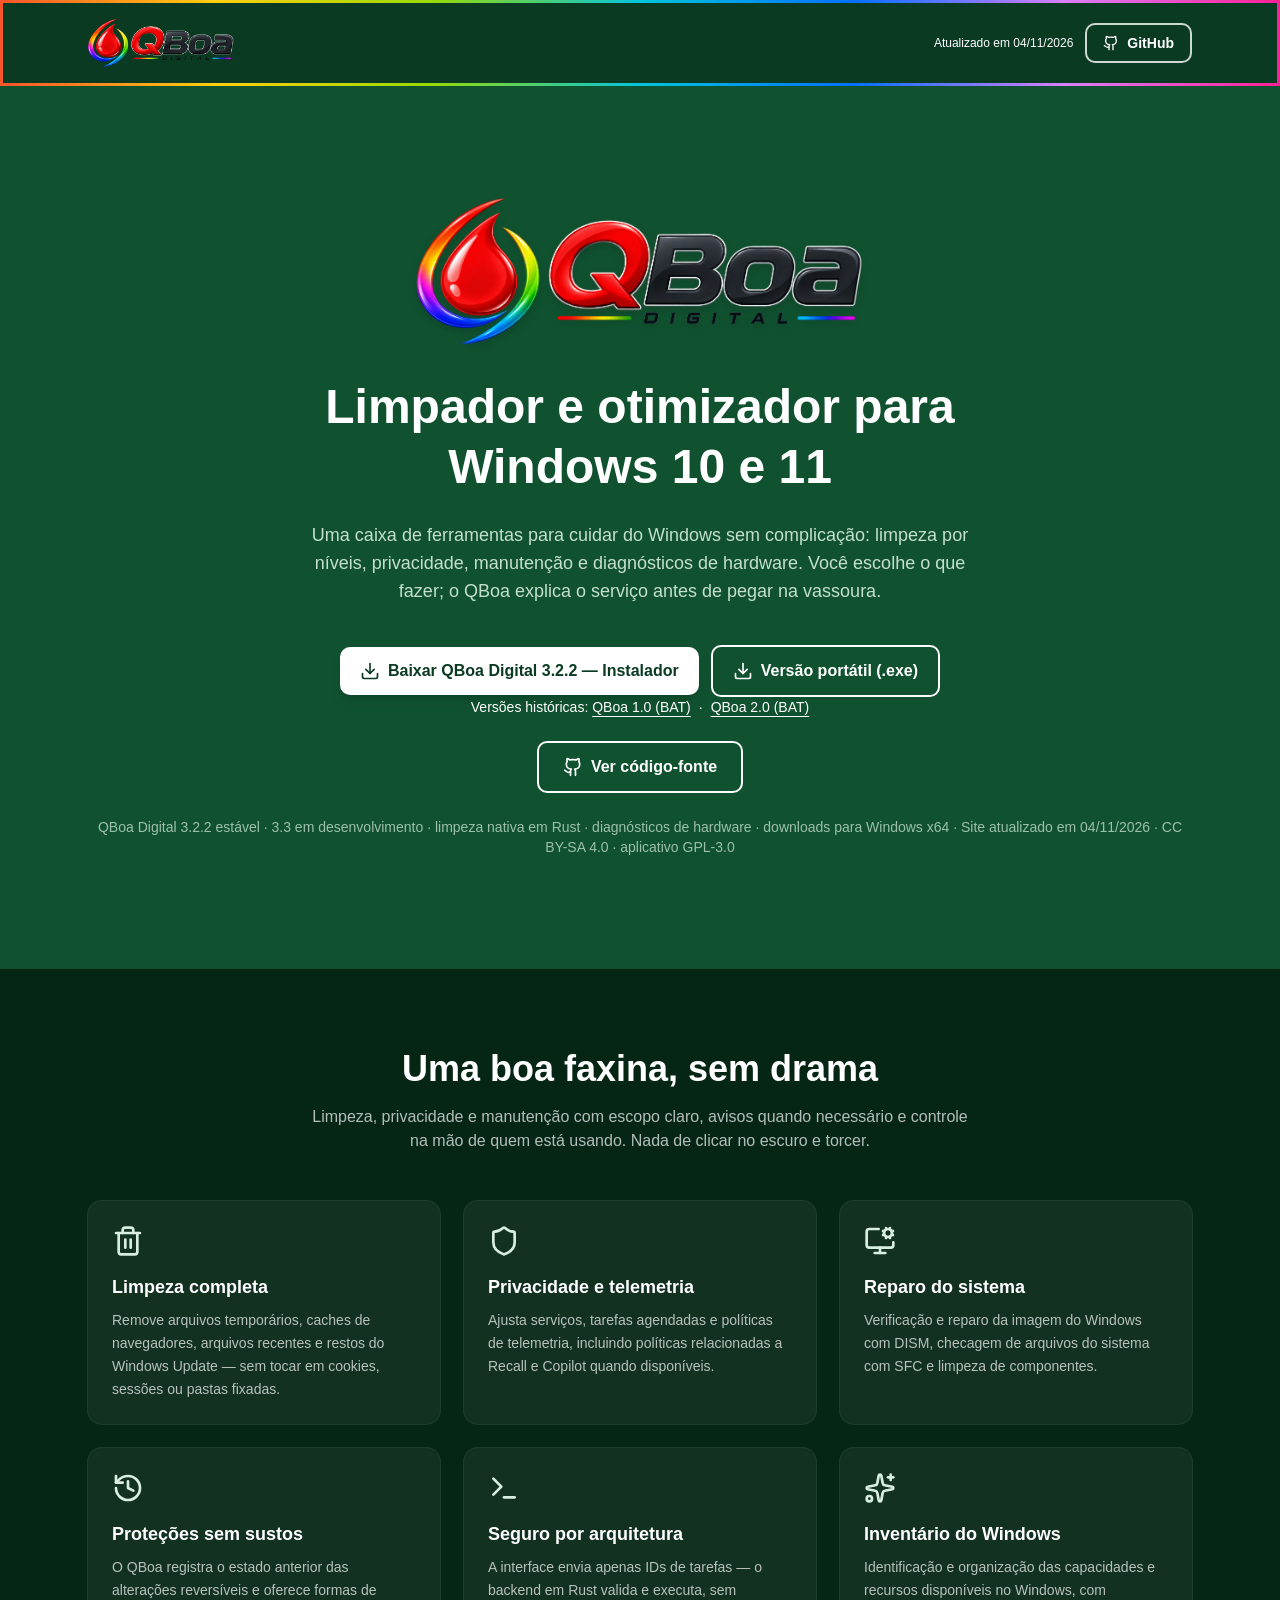
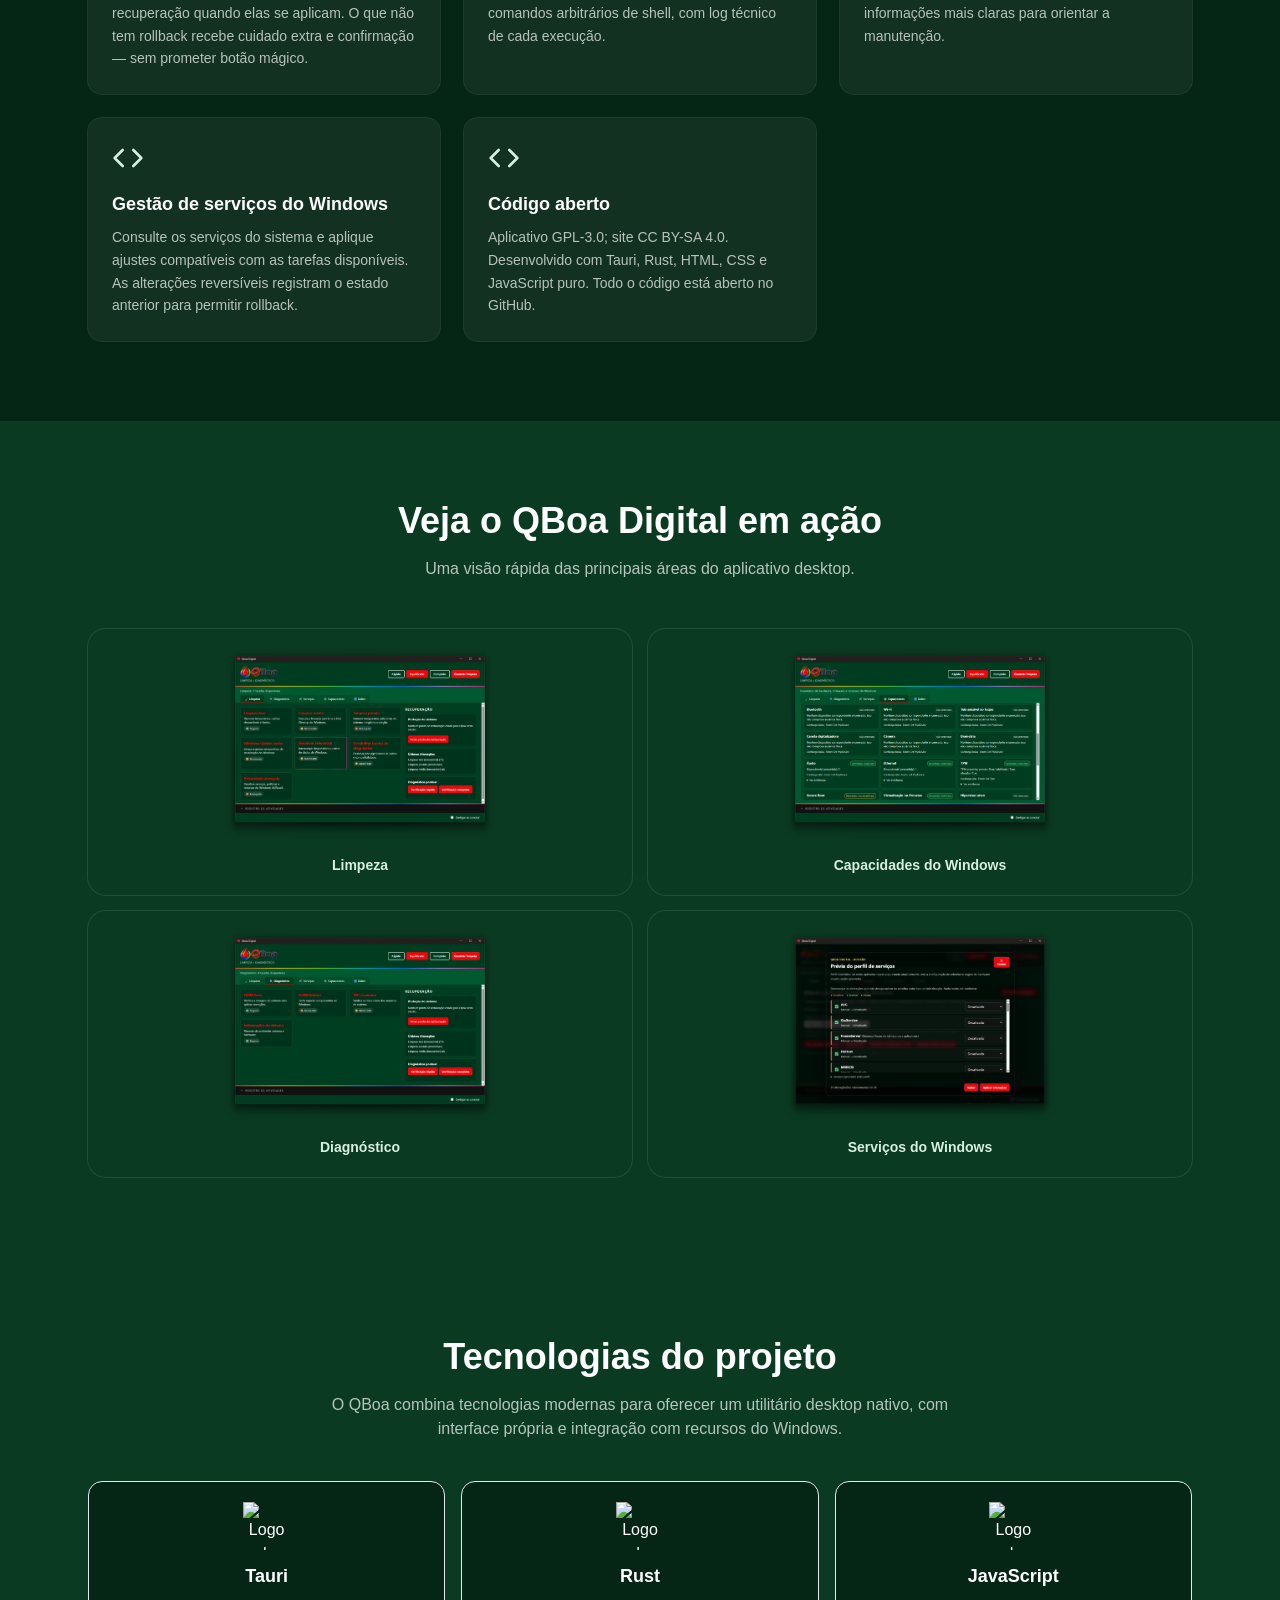
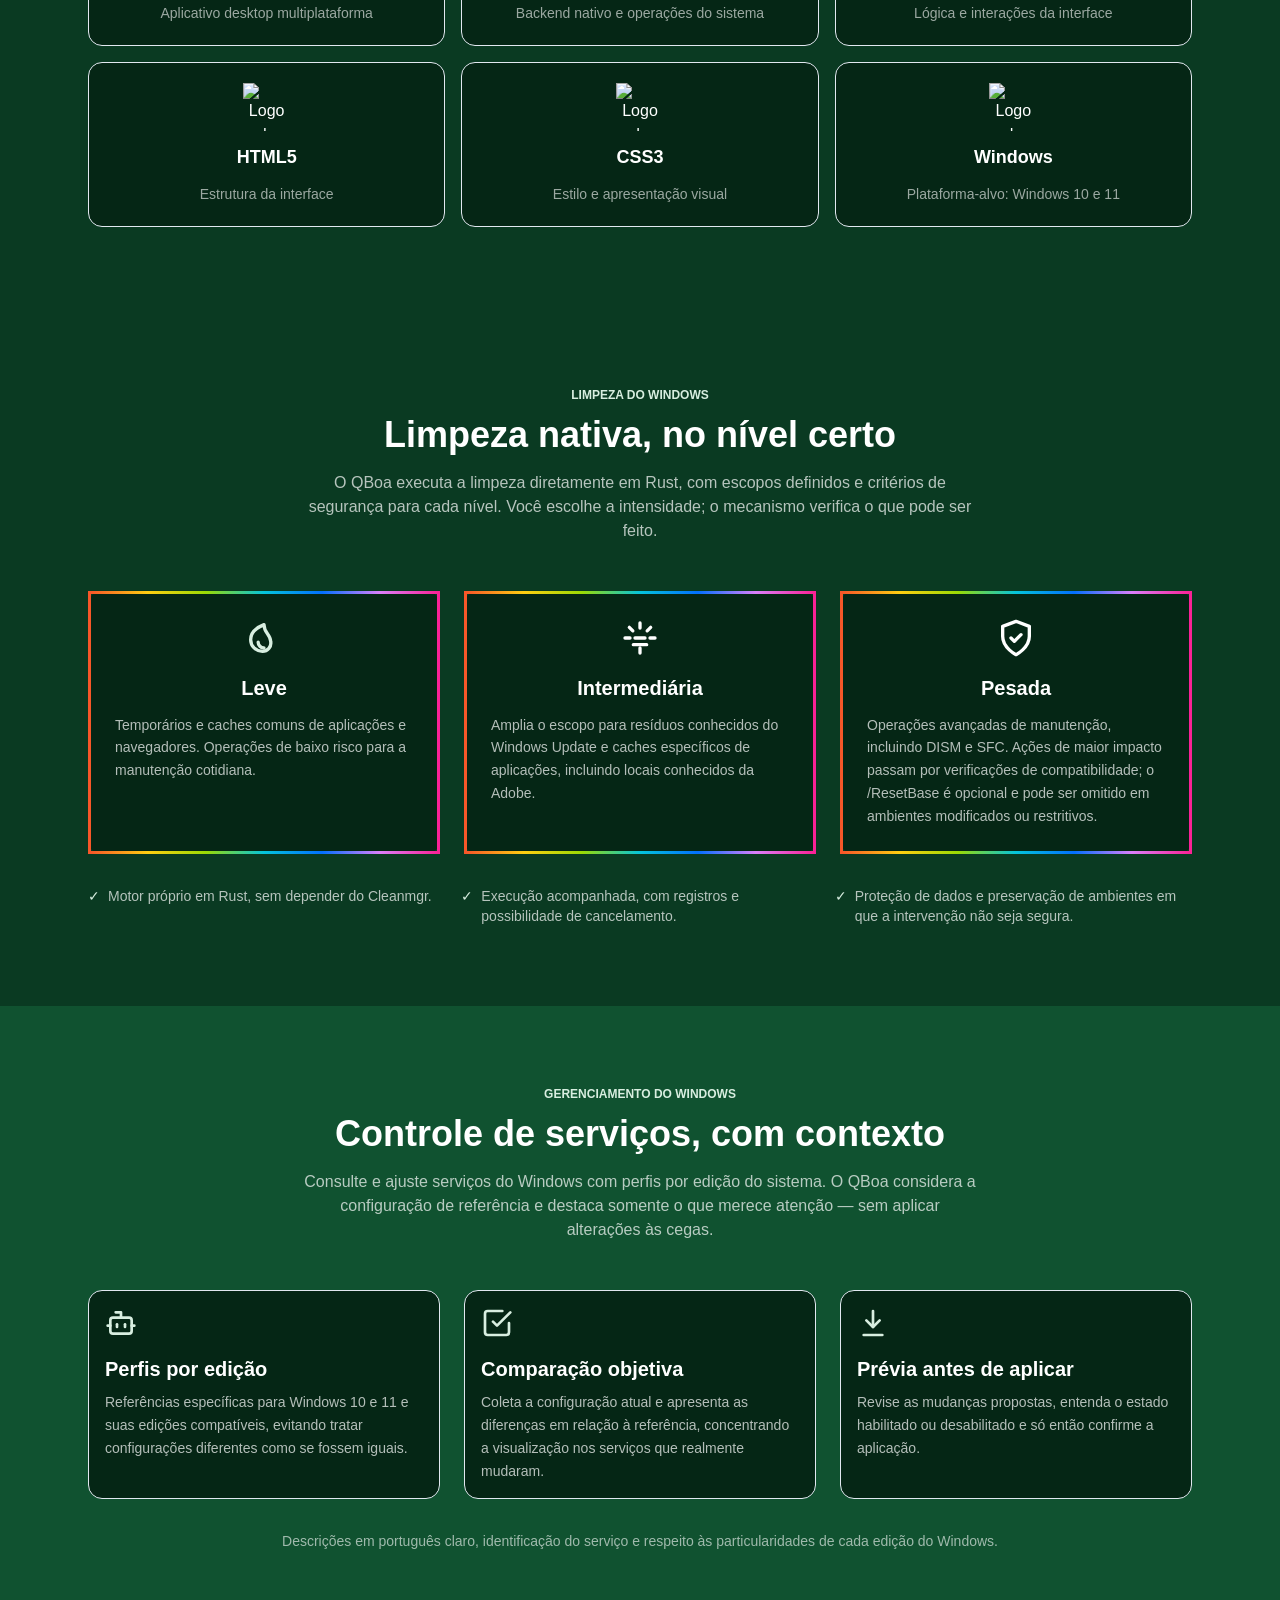
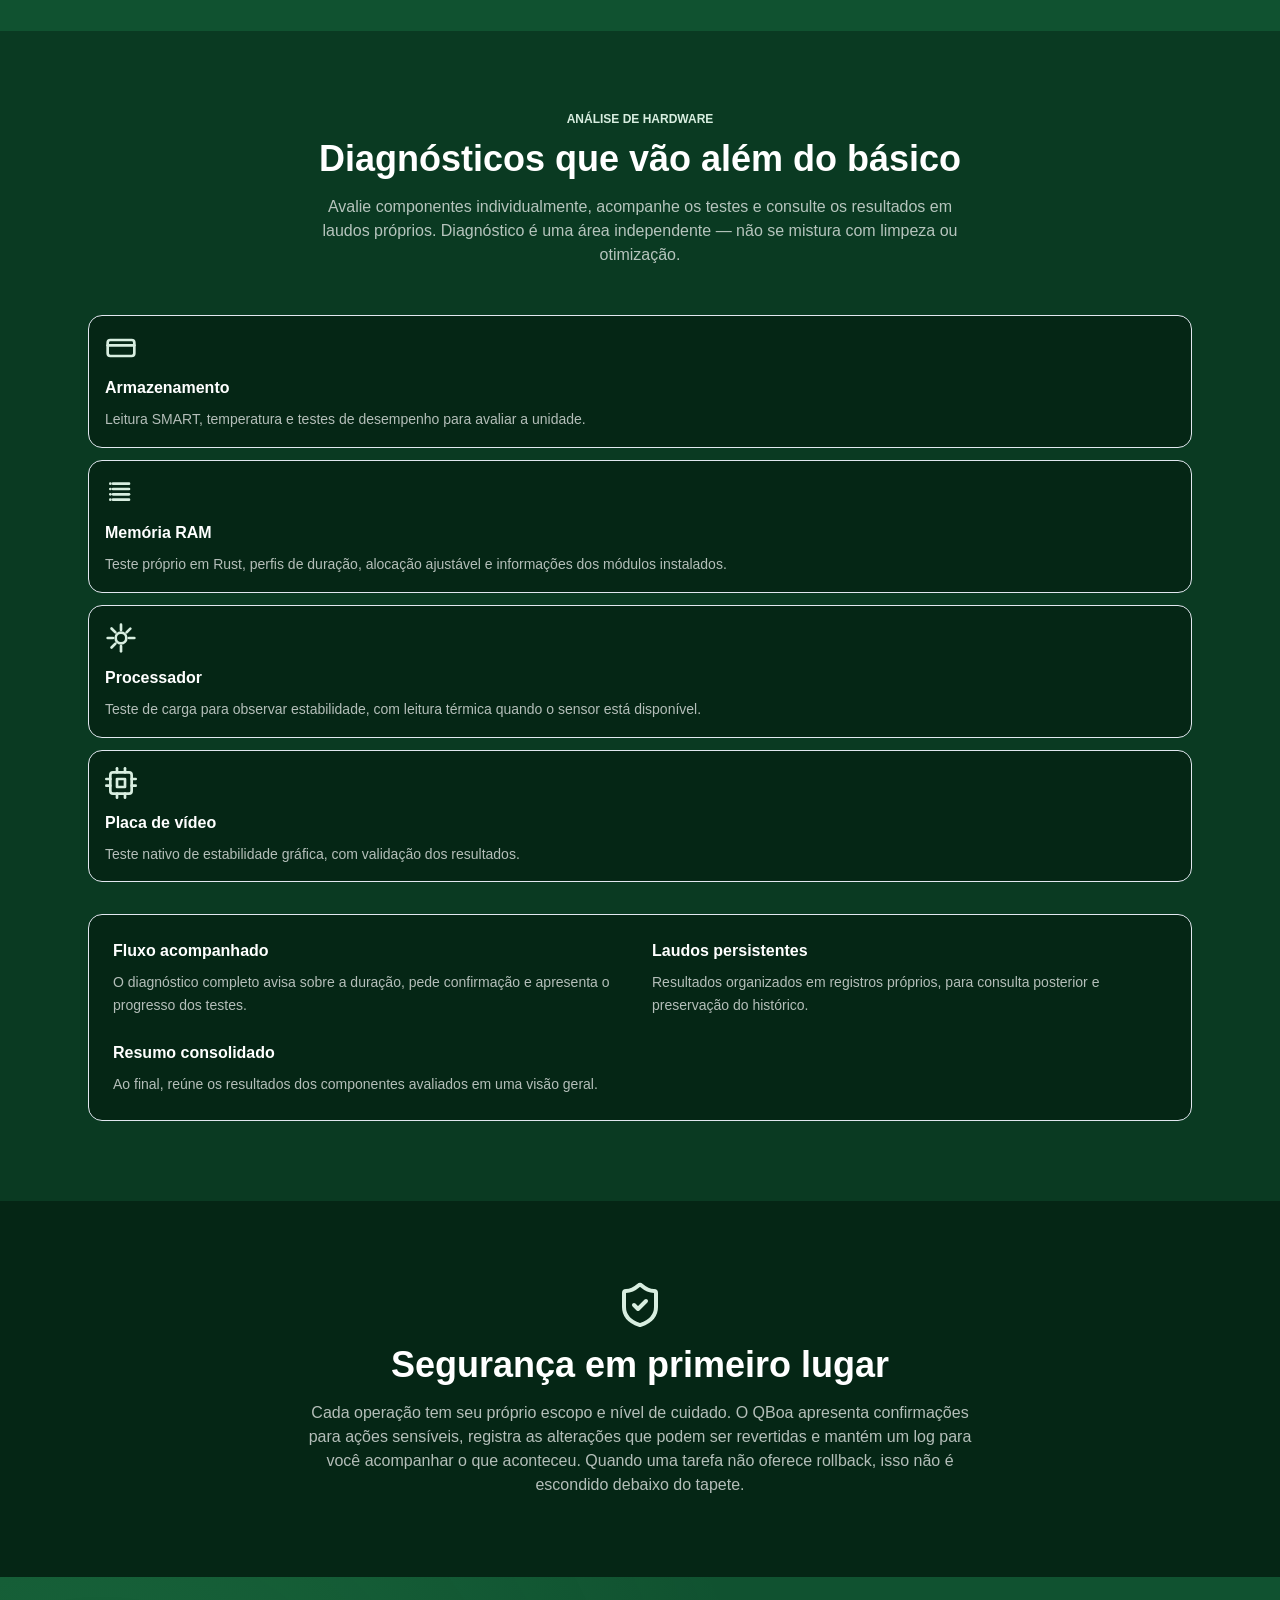
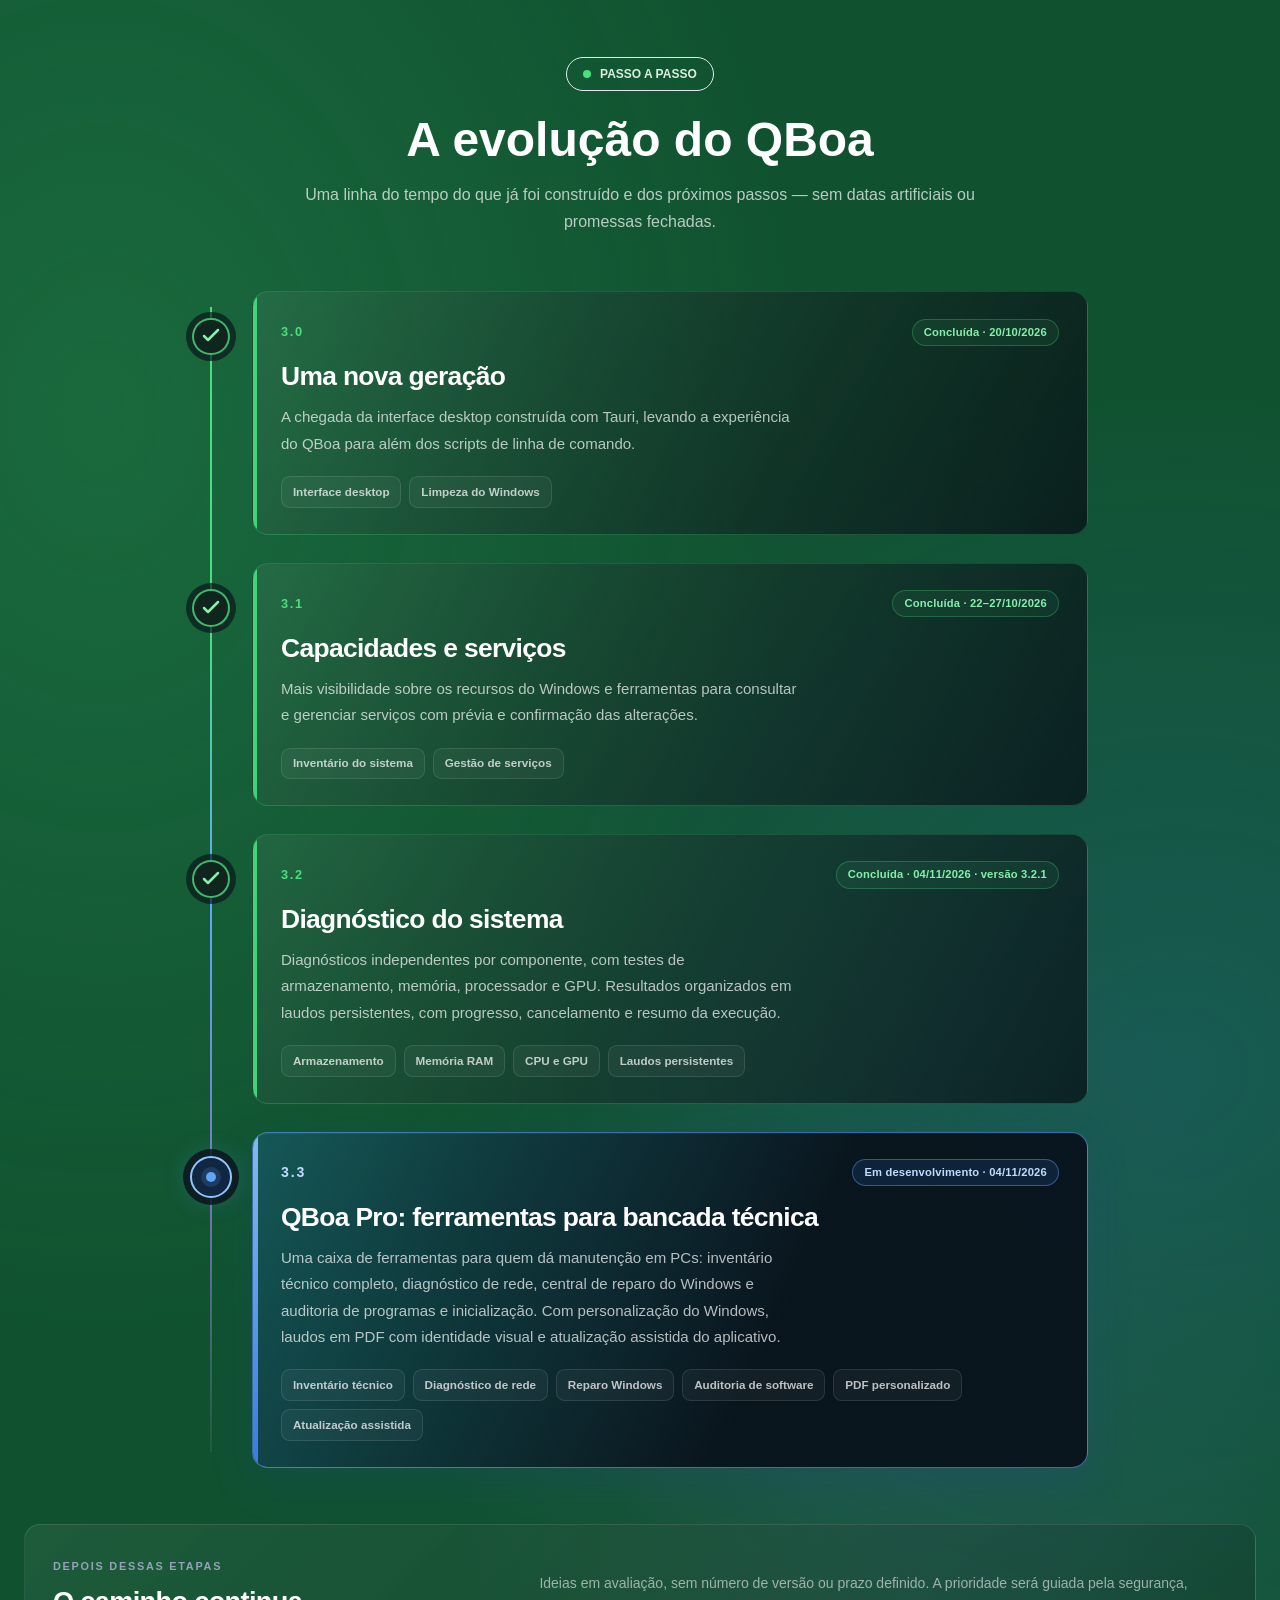
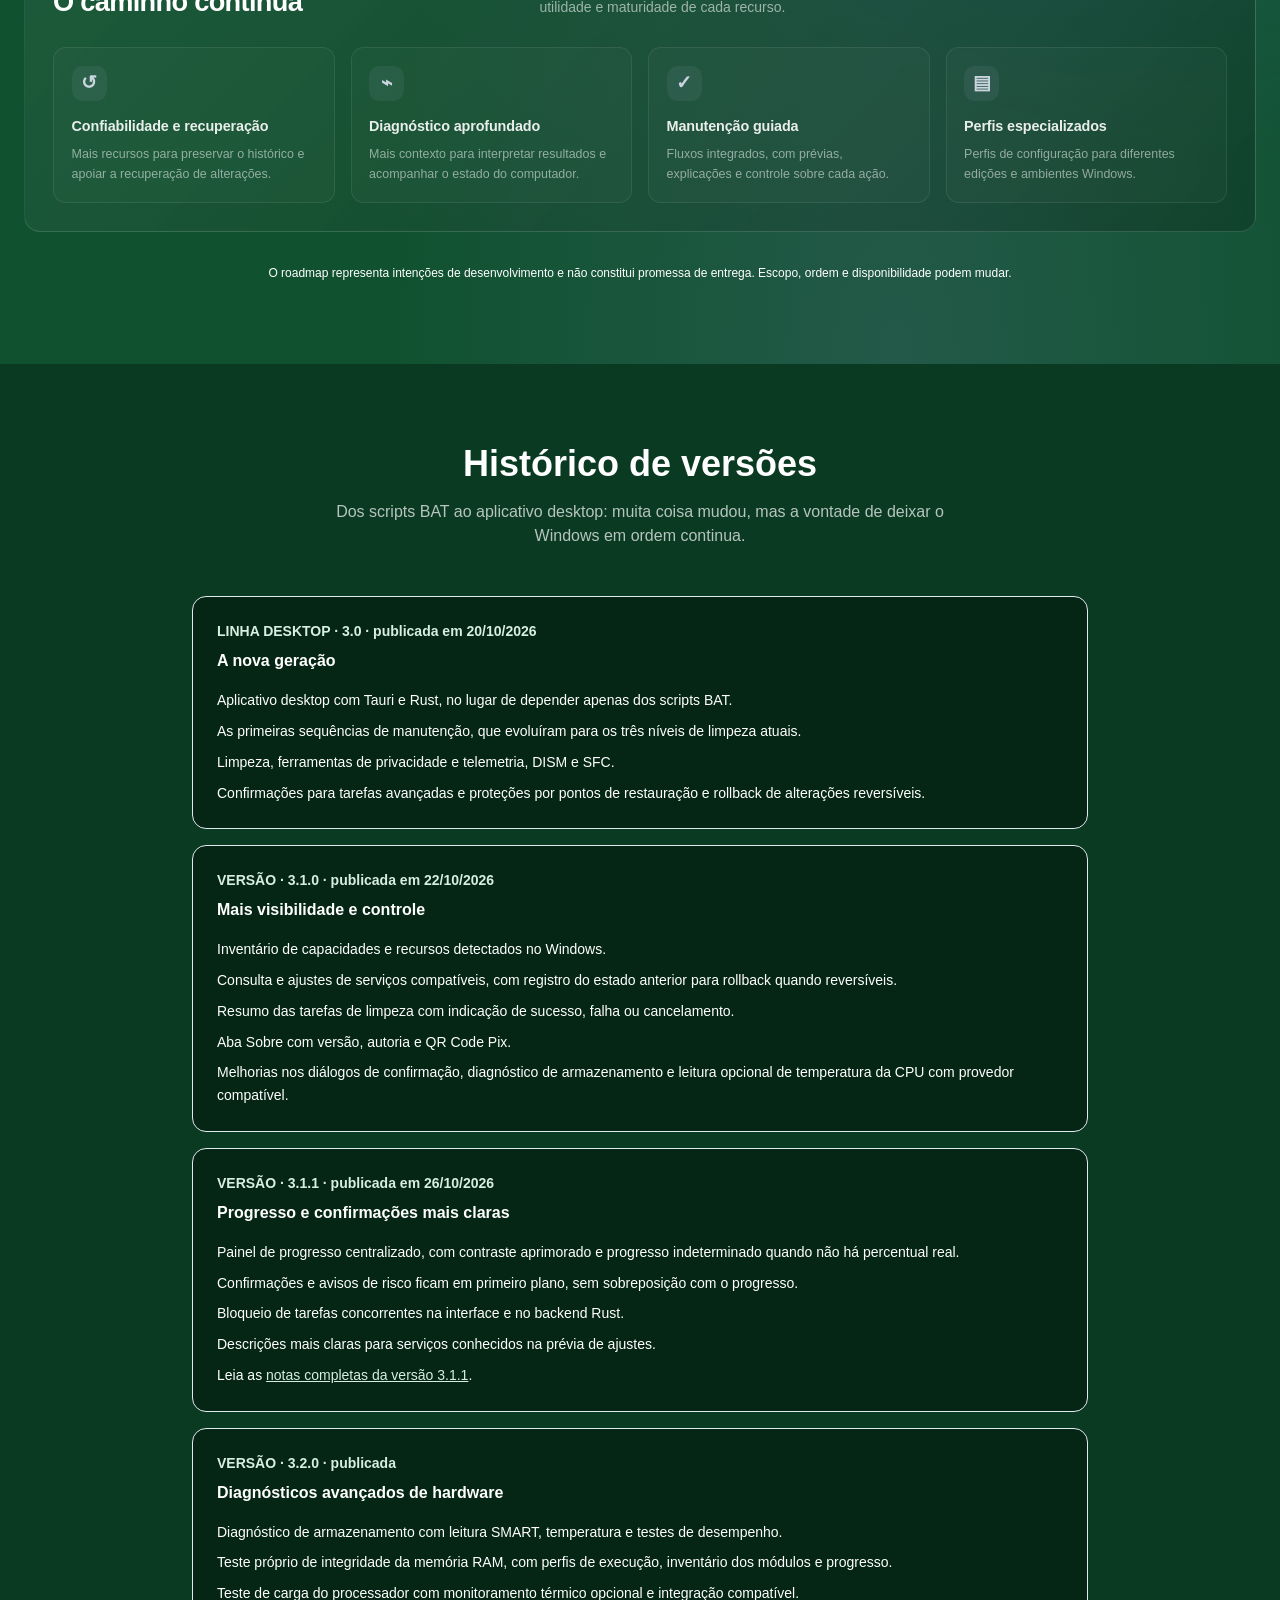
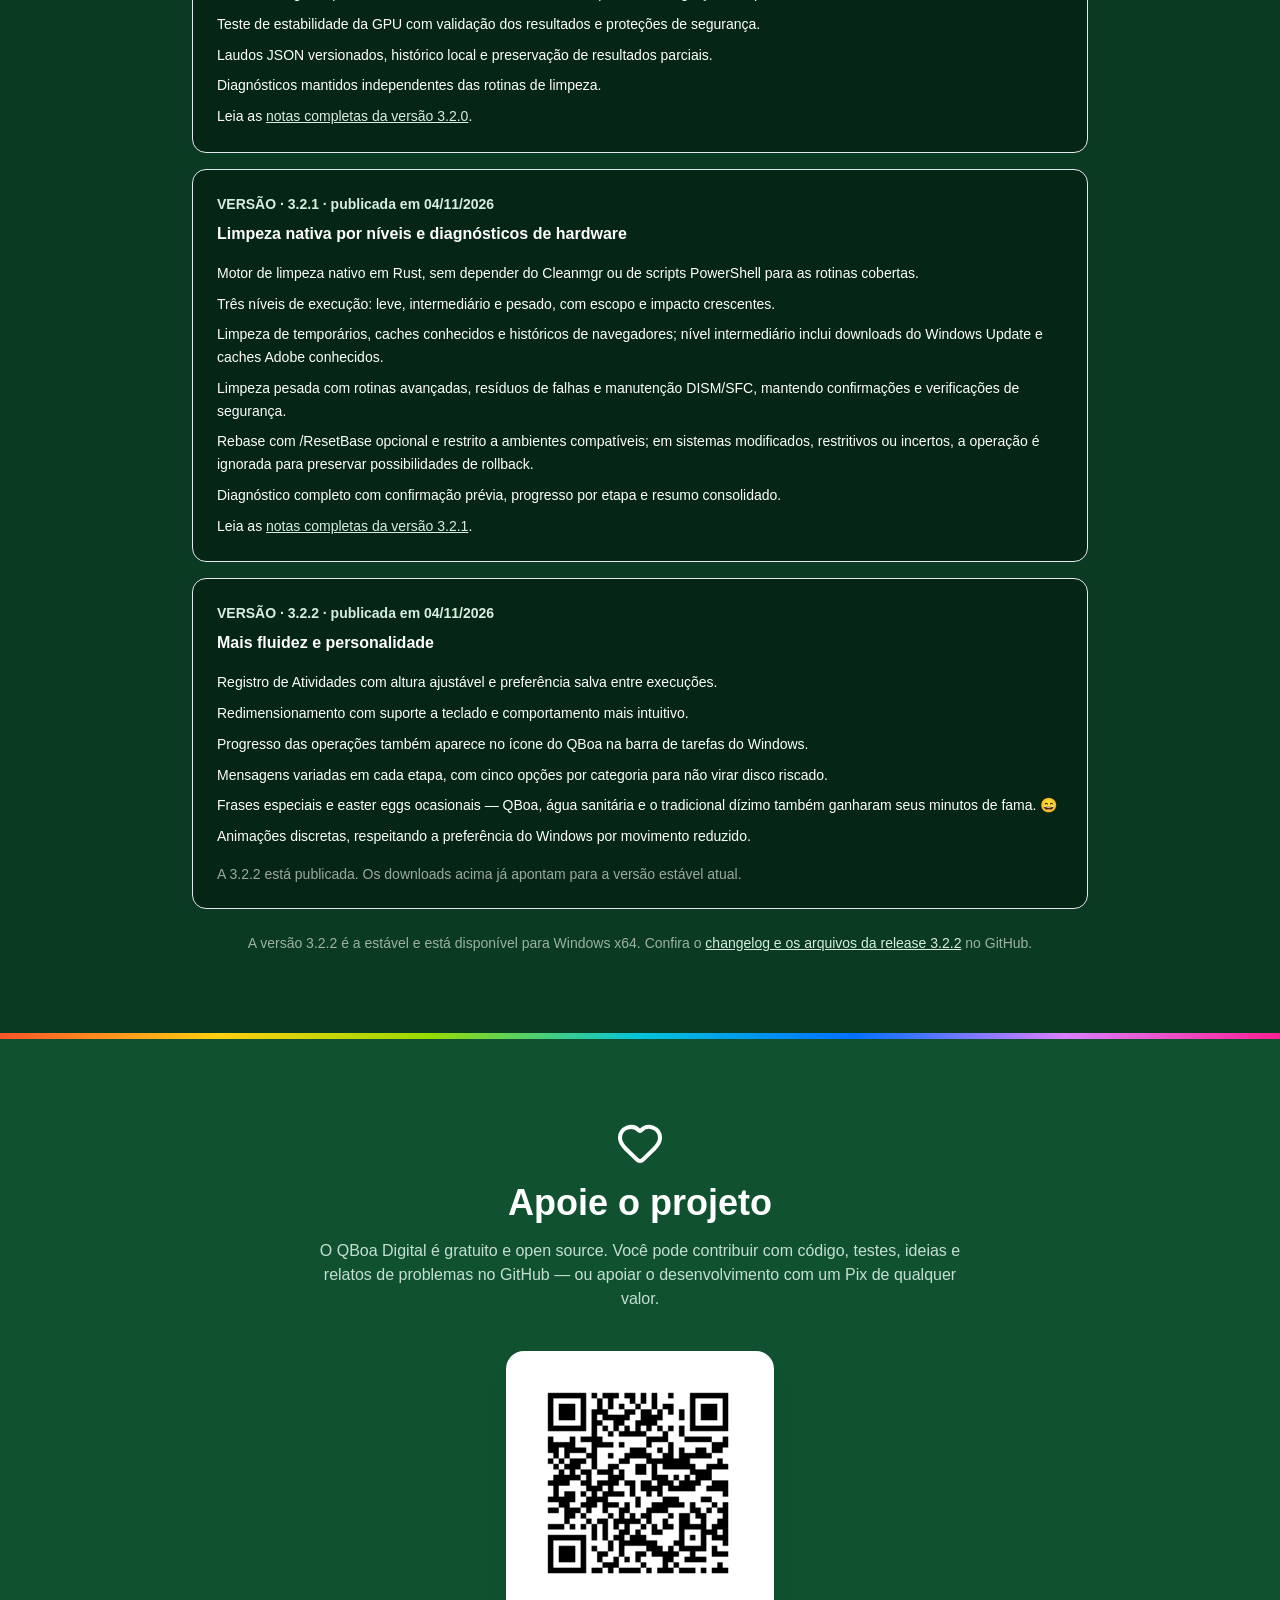
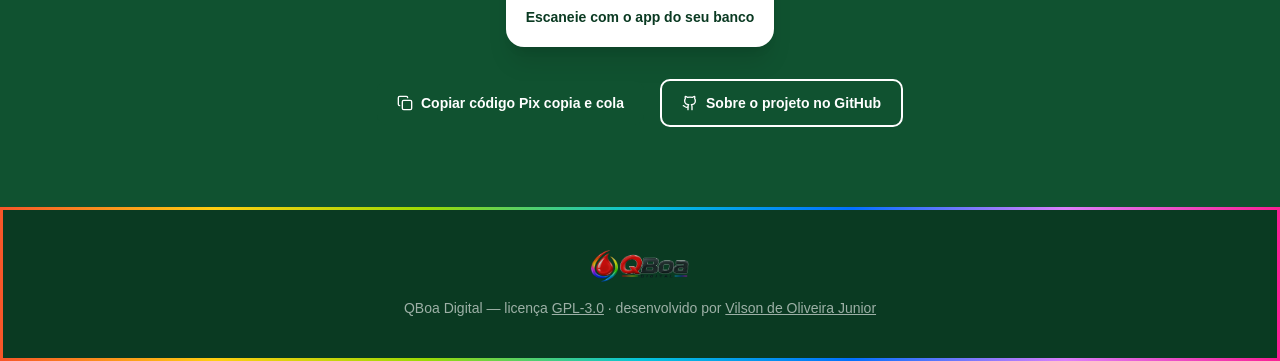
==== commit bf5b5aab: "Ajeitadinha: organiza cards de hardware em duas colunas" ====
--- a/index.html
+++ b/index.html
@@ -122,8 +122,8 @@
 #roadmap .qboa-roadmap-timeline{margin-top:3.5rem}
 @media(max-width:700px){#roadmap .qboa-roadmap-timeline{margin-top:2.5rem}}
 </style></head><body><!--$--><div class="min-h-screen bg-qboa-deeper text-white"><header class="rainbow-border border-0 border-b-4 bg-qboa-dark"><div class="mx-auto flex max-w-6xl items-center justify-between px-6 py-4"><img src="./assets/logo-CElQSUoM.png" alt="QBoa Digital — logotipo" class="h-12 w-auto"/><div class="flex flex-wrap items-center justify-end gap-3"><span class="text-xs text-white/55">Atualizado em 04/11/2026</span><a href="https://github.com/bloodshinoda/qboa-digital" target="_blank" rel="noopener noreferrer" class="inline-flex items-center gap-2 rounded-lg border-2 border-white/80 px-4 py-2 text-sm font-semibold transition-colors hover:bg-white hover:text-qboa-dark"><svg xmlns="http://www.w3.org/2000/svg" width="24" height="24" viewBox="0 0 24 24" fill="none" stroke="currentColor" stroke-width="2" stroke-linecap="round" stroke-linejoin="round" class="lucide lucide-github h-4 w-4" aria-hidden="true"><path d="M15 22v-4a4.8 4.8 0 0 0-1-3.5c3 0 6-2 6-5.5.08-1.25-.27-2.48-1-3.5.28-1.15.28-2.35 0-3.5 0 0-1 0-3 1.5-2.64-.5-5.36-.5-8 0C6 2 5 2 5 2c-.3 1.15-.3 2.35 0 3.5A5.403 5.403 0 0 0 4 9c0 3.5 3 5.5 6 5.5-.39.49-.68 1.05-.85 1.65-.17.6-.22 1.23-.15 1.85v4"></path><path d="M9 18c-4.51 2-5-2-7-2"></path></svg>GitHub</a></div></div></header><section class="bg-qboa"><div class="mx-auto max-w-6xl px-6 py-20 text-center md:py-28"><img src="./assets/logo-CElQSUoM.png" alt="QBoa Digital" class="mx-auto mb-8 w-full max-w-md drop-shadow-lg"/><h1 class="mx-auto max-w-3xl text-3xl font-bold leading-tight md:text-5xl">Limpador e otimizador para Windows 10 e 11</h1><p class="mx-auto mt-6 max-w-2xl text-lg text-qboa-mint/90">Uma caixa de ferramentas para cuidar do Windows sem complicação: limpeza por níveis, privacidade, manutenção e diagnósticos de hardware. Você escolhe o que fazer; o QBoa explica o serviço antes de pegar na vassoura.</p><div class="mt-10 flex flex-wrap items-center justify-center gap-3"><a href="https://github.com/bloodshinoda/qboa-digital/releases/download/v3.2.2/qboa-digital-3.2.2-x64-installer.exe" download class="inline-flex items-center gap-2 rounded-lg bg-white px-5 py-3 font-semibold text-qboa-dark shadow-lg transition-transform hover:scale-105"><svg xmlns="http://www.w3.org/2000/svg" width="24" height="24" viewBox="0 0 24 24" fill="none" stroke="currentColor" stroke-width="2" stroke-linecap="round" stroke-linejoin="round" class="lucide lucide-download h-5 w-5" aria-hidden="true"><path d="M12 15V3"></path><path d="M21 15v4a2 2 0 0 1-2 2H5a2 2 0 0 1-2-2v-4"></path><path d="m7 10 5 5 5-5"></path></svg>Baixar QBoa Digital 3.2.2 — Instalador</a><a href="https://github.com/bloodshinoda/qboa-digital/releases/download/v3.2.2/qboa-digital-3.2.2-x64-portable.exe" download class="inline-flex items-center gap-2 rounded-lg border-2 border-white px-5 py-3 font-semibold text-white transition-colors hover:bg-white hover:text-qboa-dark"><svg xmlns="http://www.w3.org/2000/svg" width="24" height="24" viewBox="0 0 24 24" fill="none" stroke="currentColor" stroke-width="2" stroke-linecap="round" stroke-linejoin="round" class="lucide lucide-download h-5 w-5" aria-hidden="true"><path d="M12 15V3"></path><path d="M21 15v4a2 2 0 0 1-2 2H5a2 2 0 0 1-2-2v-4"></path><path d="m7 10 5 5 5-5"></path></svg>Versão portátil (.exe)</a></div><p class="mt-5 text-sm text-white/50">Versões históricas: <a href="/download/qboa-digital-1.0.zip" class="text-qboa-mint/80 underline underline-offset-4 transition-colors hover:text-qboa-mint">QBoa 1.0 (BAT)</a><span class="mx-2 text-white/30">·</span><a href="/download/qboa-digital-2.0.zip" class="text-qboa-mint/80 underline underline-offset-4 transition-colors hover:text-qboa-mint">QBoa 2.0 (BAT)</a></p><div class="mt-6 flex flex-wrap items-center justify-center gap-4"><a href="https://github.com/bloodshinoda/qboa-digital" target="_blank" rel="noopener noreferrer" class="inline-flex items-center gap-2 rounded-lg border-2 border-white px-6 py-3 font-semibold transition-colors hover:bg-white hover:text-qboa-dark"><svg xmlns="http://www.w3.org/2000/svg" width="24" height="24" viewBox="0 0 24 24" fill="none" stroke="currentColor" stroke-width="2" stroke-linecap="round" stroke-linejoin="round" class="lucide lucide-github h-5 w-5" aria-hidden="true"><path d="M15 22v-4a4.8 4.8 0 0 0-1-3.5c3 0 6-2 6-5.5.08-1.25-.27-2.48-1-3.5.28-1.15.28-2.35 0-3.5 0 0-1 0-3 1.5-2.64-.5-5.36-.5-8 0C6 2 5 2 5 2c-.3 1.15-.3 2.35 0 3.5A5.403 5.403 0 0 0 4 9c0 3.5 3 5.5 6 5.5-.39.49-.68 1.05-.85 1.65-.17.6-.22 1.23-.15 1.85v4"></path><path d="M9 18c-4.51 2-5-2-7-2"></path></svg>Ver código-fonte</a></div><p class="mt-6 text-sm text-qboa-mint/70">QBoa Digital 3.2.2 estável · 3.3 em desenvolvimento · limpeza nativa em Rust · diagnósticos de hardware · downloads para Windows x64 · Site atualizado em 04/11/2026 · CC BY-SA 4.0 · aplicativo GPL-3.0</p></div></section><section class="mx-auto max-w-6xl px-6 py-20"><h2 class="text-center text-3xl font-bold md:text-4xl">Uma boa faxina, sem drama</h2><p class="mx-auto mt-4 max-w-2xl text-center text-white/70">Limpeza, privacidade e manutenção com escopo claro, avisos quando necessário e controle na mão de quem está usando. Nada de clicar no escuro e torcer.</p><div class="mt-12 grid gap-6 md:grid-cols-2 lg:grid-cols-3"><article class="rounded-xl bg-white/5 p-6 ring-1 ring-white/10 transition-colors hover:bg-white/10"><svg xmlns="http://www.w3.org/2000/svg" width="24" height="24" viewBox="0 0 24 24" fill="none" stroke="currentColor" stroke-width="2" stroke-linecap="round" stroke-linejoin="round" class="lucide lucide-trash2 lucide-trash-2 h-8 w-8 text-qboa-mint" aria-hidden="true"><path d="M10 11v6"></path><path d="M14 11v6"></path><path d="M19 6v14a2 2 0 0 1-2 2H7a2 2 0 0 1-2-2V6"></path><path d="M3 6h18"></path><path d="M8 6V4a2 2 0 0 1 2-2h4a2 2 0 0 1 2 2v2"></path></svg><h3 class="mt-4 text-lg font-semibold">Limpeza completa</h3><p class="mt-2 text-sm leading-relaxed text-white/70">Remove arquivos temporários, caches de navegadores, arquivos recentes e restos do Windows Update — sem tocar em cookies, sessões ou pastas fixadas.</p></article><article class="rounded-xl bg-white/5 p-6 ring-1 ring-white/10 transition-colors hover:bg-white/10"><svg xmlns="http://www.w3.org/2000/svg" width="24" height="24" viewBox="0 0 24 24" fill="none" stroke="currentColor" stroke-width="2" stroke-linecap="round" stroke-linejoin="round" class="lucide lucide-shield h-8 w-8 text-qboa-mint" aria-hidden="true"><path d="M20 13c0 5-3.5 7.5-7.66 8.95a1 1 0 0 1-.67-.01C7.5 20.5 4 18 4 13V6a1 1 0 0 1 1-1c2 0 4.5-1.2 6.24-2.72a1.17 1.17 0 0 1 1.52 0C14.51 3.81 17 5 19 5a1 1 0 0 1 1 1z"></path></svg><h3 class="mt-4 text-lg font-semibold">Privacidade e telemetria</h3><p class="mt-2 text-sm leading-relaxed text-white/70">Ajusta serviços, tarefas agendadas e políticas de telemetria, incluindo políticas relacionadas a Recall e Copilot quando disponíveis.</p></article><article class="rounded-xl bg-white/5 p-6 ring-1 ring-white/10 transition-colors hover:bg-white/10"><svg xmlns="http://www.w3.org/2000/svg" width="24" height="24" viewBox="0 0 24 24" fill="none" stroke="currentColor" stroke-width="2" stroke-linecap="round" stroke-linejoin="round" class="lucide lucide-monitor-cog h-8 w-8 text-qboa-mint" aria-hidden="true"><path d="M12 17v4"></path><path d="m14.305 7.53.923-.382"></path><path d="m15.228 4.852-.923-.383"></path><path d="m16.852 3.228-.383-.924"></path><path d="m16.852 8.772-.383.923"></path><path d="m19.148 3.228.383-.924"></path><path d="m19.53 9.696-.382-.924"></path><path d="m20.772 4.852.924-.383"></path><path d="m20.772 7.148.924.383"></path><path d="M22 13v2a2 2 0 0 1-2 2H4a2 2 0 0 1-2-2V5a2 2 0 0 1 2-2h7"></path><path d="M8 21h8"></path><circle cx="18" cy="6" r="3"></circle></svg><h3 class="mt-4 text-lg font-semibold">Reparo do sistema</h3><p class="mt-2 text-sm leading-relaxed text-white/70">Verificação e reparo da imagem do Windows com DISM, checagem de arquivos do sistema com SFC e limpeza de componentes.</p></article><article class="rounded-xl bg-white/5 p-6 ring-1 ring-white/10 transition-colors hover:bg-white/10"><svg xmlns="http://www.w3.org/2000/svg" width="24" height="24" viewBox="0 0 24 24" fill="none" stroke="currentColor" stroke-width="2" stroke-linecap="round" stroke-linejoin="round" class="lucide lucide-history h-8 w-8 text-qboa-mint" aria-hidden="true"><path d="M3 12a9 9 0 1 0 9-9 9.75 9.75 0 0 0-6.74 2.74L3 8"></path><path d="M3 3v5h5"></path><path d="M12 7v5l4 2"></path></svg><h3 class="mt-4 text-lg font-semibold">Proteções sem sustos</h3><p class="mt-2 text-sm leading-relaxed text-white/70">O QBoa registra o estado anterior das alterações reversíveis e oferece formas de recuperação quando elas se aplicam. O que não tem rollback recebe cuidado extra e confirmação — sem prometer botão mágico.</p></article><article class="rounded-xl bg-white/5 p-6 ring-1 ring-white/10 transition-colors hover:bg-white/10"><svg xmlns="http://www.w3.org/2000/svg" width="24" height="24" viewBox="0 0 24 24" fill="none" stroke="currentColor" stroke-width="2" stroke-linecap="round" stroke-linejoin="round" class="lucide lucide-terminal h-8 w-8 text-qboa-mint" aria-hidden="true"><path d="M12 19h8"></path><path d="m4 17 6-6-6-6"></path></svg><h3 class="mt-4 text-lg font-semibold">Seguro por arquitetura</h3><p class="mt-2 text-sm leading-relaxed text-white/70">A interface envia apenas IDs de tarefas — o backend em Rust valida e executa, sem comandos arbitrários de shell, com log técnico de cada execução.</p></article><article class="rounded-xl bg-white/5 p-6 ring-1 ring-white/10 transition-colors hover:bg-white/10"><svg xmlns="http://www.w3.org/2000/svg" width="24" height="24" viewBox="0 0 24 24" fill="none" stroke="currentColor" stroke-width="2" stroke-linecap="round" stroke-linejoin="round" class="lucide lucide-sparkles h-8 w-8 text-qboa-mint" aria-hidden="true"><path d="M11.017 2.814a1 1 0 0 1 1.966 0l1.051 5.558a2 2 0 0 0 1.594 1.594l5.558 1.051a1 1 0 0 1 0 1.966l-5.558 1.051a2 2 0 0 0-1.594 1.594l-1.051 5.558a1 1 0 0 1-1.966 0l-1.051-5.558a2 2 0 0 0-1.594-1.594l-5.558-1.051a1 1 0 0 1 0-1.966l5.558-1.051a2 2 0 0 0 1.594-1.594z"></path><path d="M20 2v4"></path><path d="M22 4h-4"></path><circle cx="4" cy="20" r="2"></circle></svg><h3 class="mt-4 text-lg font-semibold">Inventário do Windows</h3><p class="mt-2 text-sm leading-relaxed text-white/70">Identificação e organização das capacidades e recursos disponíveis no Windows, com informações mais claras para orientar a manutenção.</p></article><article class="rounded-xl bg-white/5 p-6 ring-1 ring-white/10 transition-colors hover:bg-white/10"><svg xmlns="http://www.w3.org/2000/svg" width="24" height="24" viewBox="0 0 24 24" fill="none" stroke="currentColor" stroke-width="2" stroke-linecap="round" stroke-linejoin="round" class="lucide lucide-code h-8 w-8 text-qboa-mint" aria-hidden="true"><polyline points="16 18 22 12 16 6"></polyline><polyline points="8 6 2 12 8 18"></polyline></svg><h3 class="mt-4 text-lg font-semibold">Gestão de serviços do Windows</h3><p class="mt-2 text-sm leading-relaxed text-white/70">Consulte os serviços do sistema e aplique ajustes compatíveis com as tarefas disponíveis. As alterações reversíveis registram o estado anterior para permitir rollback.</p></article><article class="rounded-xl bg-white/5 p-6 ring-1 ring-white/10 transition-colors hover:bg-white/10"><svg xmlns="http://www.w3.org/2000/svg" width="24" height="24" viewBox="0 0 24 24" fill="none" stroke="currentColor" stroke-width="2" stroke-linecap="round" stroke-linejoin="round" class="lucide lucide-code h-8 w-8 text-qboa-mint" aria-hidden="true"><polyline points="16 18 22 12 16 6"></polyline><polyline points="8 6 2 12 8 18"></polyline></svg><h3 class="mt-4 text-lg font-semibold">Código aberto</h3><p class="mt-2 text-sm leading-relaxed text-white/70">Aplicativo GPL-3.0; site CC BY-SA 4.0. Desenvolvido com Tauri, Rust, HTML, CSS e JavaScript puro. Todo o código está aberto no GitHub.</p></article></div></section><section id="galeria" class="bg-qboa-dark"><div class="mx-auto max-w-6xl px-6 py-20"><h2 class="text-center text-3xl font-bold md:text-4xl">Veja o QBoa Digital em ação</h2><p class="mx-auto mt-4 max-w-2xl text-center text-white/70">Uma visão rápida das principais áreas do aplicativo desktop.</p><div class="qboa-gallery-grid mt-12"><figure class="flex flex-col items-center gap-4 rounded-2xl bg-white/[0.03] p-5 ring-1 ring-white/10"><img src="./assets/limpeza.png" alt="Tela de limpeza do QBoa Digital" loading="lazy" class="qboa-gallery-thumb h-auto w-full object-contain drop-shadow-2xl" tabindex="0" role="button" aria-haspopup="dialog"/><figcaption class="text-center text-sm font-semibold text-qboa-mint">Limpeza</figcaption></figure><figure class="flex flex-col items-center gap-4 rounded-2xl bg-white/[0.03] p-5 ring-1 ring-white/10"><img src="./assets/capacidades.png" alt="Inventário de capacidades do Windows no QBoa Digital" loading="lazy" class="qboa-gallery-thumb h-auto w-full object-contain drop-shadow-2xl" tabindex="0" role="button" aria-haspopup="dialog"/><figcaption class="text-center text-sm font-semibold text-qboa-mint">Capacidades do Windows</figcaption></figure><figure class="flex flex-col items-center gap-4 rounded-2xl bg-white/[0.03] p-5 ring-1 ring-white/10"><img src="./assets/diagn%C3%B3stico.png" alt="Tela de diagnóstico do QBoa Digital" loading="lazy" class="qboa-gallery-thumb h-auto w-full object-contain drop-shadow-2xl" tabindex="0" role="button" aria-haspopup="dialog"/><figcaption class="text-center text-sm font-semibold text-qboa-mint">Diagnóstico</figcaption></figure><figure class="flex flex-col items-center gap-4 rounded-2xl bg-white/[0.03] p-5 ring-1 ring-white/10"><img src="./assets/servi%C3%A7os.png" alt="Gerenciamento de serviços do Windows no QBoa Digital" loading="lazy" class="qboa-gallery-thumb h-auto w-full object-contain drop-shadow-2xl" tabindex="0" role="button" aria-haspopup="dialog"/><figcaption class="text-center text-sm font-semibold text-qboa-mint">Serviços do Windows</figcaption></figure></div></div></section><section id="tecnologias" class="bg-qboa-dark"><div class="mx-auto max-w-6xl px-6 py-20"><h2 class="text-center text-3xl font-bold md:text-4xl">Tecnologias do projeto</h2><p class="mx-auto mt-4 max-w-2xl text-center text-white/70">O QBoa combina tecnologias modernas para oferecer um utilitário desktop nativo, com interface própria e integração com recursos do Windows.</p><div class="qboa-tech-grid mx-auto mt-10 max-w-5xl"><article class="flex flex-col items-center gap-3 rounded-xl border border-white/10 bg-qboa-deeper p-5 text-center transition-transform hover:-translate-y-1"><img src="https://cdn.simpleicons.org/tauri/FFC131" alt="Logo do Tauri" class="h-12 w-12 object-contain" width="48" height="48" loading="lazy"/><h3 class="text-lg font-bold">Tauri</h3><p class="text-sm leading-relaxed text-white/60">Aplicativo desktop multiplataforma</p></article><article class="flex flex-col items-center gap-3 rounded-xl border border-white/10 bg-qboa-deeper p-5 text-center transition-transform hover:-translate-y-1"><img src="https://cdn.simpleicons.org/rust/FFFFFF" alt="Logo da linguagem Rust" class="h-12 w-12 object-contain" width="48" height="48" loading="lazy"/><h3 class="text-lg font-bold">Rust</h3><p class="text-sm leading-relaxed text-white/60">Backend nativo e operações do sistema</p></article><article class="flex flex-col items-center gap-3 rounded-xl border border-white/10 bg-qboa-deeper p-5 text-center transition-transform hover:-translate-y-1"><img src="https://cdn.simpleicons.org/javascript/F7DF1E" alt="Logo do JavaScript" class="h-12 w-12 object-contain" width="48" height="48" loading="lazy"/><h3 class="text-lg font-bold">JavaScript</h3><p class="text-sm leading-relaxed text-white/60">Lógica e interações da interface</p></article><article class="flex flex-col items-center gap-3 rounded-xl border border-white/10 bg-qboa-deeper p-5 text-center transition-transform hover:-translate-y-1"><img src="https://cdn.simpleicons.org/html5/E34F26" alt="Logo do HTML5" class="h-12 w-12 object-contain" width="48" height="48" loading="lazy"/><h3 class="text-lg font-bold">HTML5</h3><p class="text-sm leading-relaxed text-white/60">Estrutura da interface</p></article><article class="flex flex-col items-center gap-3 rounded-xl border border-white/10 bg-qboa-deeper p-5 text-center transition-transform hover:-translate-y-1"><img src="https://cdn.jsdelivr.net/gh/devicons/devicon@latest/icons/css3/css3-original.svg" alt="Logo do CSS3" class="h-12 w-12 object-contain" width="48" height="48" loading="lazy"/><h3 class="text-lg font-bold">CSS3</h3><p class="text-sm leading-relaxed text-white/60">Estilo e apresentação visual</p></article><article class="flex flex-col items-center gap-3 rounded-xl border border-white/10 bg-qboa-deeper p-5 text-center transition-transform hover:-translate-y-1"><img src="https://cdn.jsdelivr.net/gh/devicons/devicon@latest/icons/windows8/windows8-original.svg" alt="Logo do Windows" class="h-12 w-12 object-contain" width="48" height="48" loading="lazy"/><h3 class="text-lg font-bold">Windows</h3><p class="text-sm leading-relaxed text-white/60">Plataforma-alvo: Windows 10 e 11</p></article></div></div></section><section id="limpeza" class="bg-qboa-dark"><div class="mx-auto max-w-6xl px-6 py-20"><div class="mx-auto max-w-3xl text-center"><p class="text-xs font-bold uppercase tracking-[.22em] text-qboa-mint">Limpeza do Windows</p><h2 class="mt-3 text-3xl font-bold md:text-4xl">Limpeza nativa, no nível certo</h2><p class="mx-auto mt-4 max-w-2xl text-white/70">O QBoa executa a limpeza diretamente em Rust, com escopos definidos e critérios de segurança para cada nível. Você escolhe a intensidade; o mecanismo verifica o que pode ser feito.</p></div><div class="mt-12 grid gap-6 md:grid-cols-3"><article class="rainbow-border rounded-xl bg-qboa-deeper p-6"><svg xmlns="http://www.w3.org/2000/svg" width="24" height="24" viewBox="0 0 24 24" fill="none" stroke="currentColor" stroke-width="2" stroke-linecap="round" stroke-linejoin="round" class="mx-auto h-10 w-10 text-qboa-mint" aria-hidden="true"><path d="M11 20A7 7 0 0 1 4 13c0-4 3-7 8-9 0 5 4 6 4 10a5 5 0 0 1-5 6Z"></path><path d="M8.5 14.5A3.5 3.5 0 0 0 12 18"></path></svg><h3 class="mt-4 text-center text-xl font-bold">Leve</h3><p class="mt-3 text-sm leading-relaxed text-white/70">Temporários e caches comuns de aplicações e navegadores. Operações de baixo risco para a manutenção cotidiana.</p></article><article class="rainbow-border rounded-xl bg-qboa-deeper p-6"><svg xmlns="http://www.w3.org/2000/svg" width="24" height="24" viewBox="0 0 24 24" fill="none" stroke="currentColor" stroke-width="2" stroke-linecap="round" stroke-linejoin="round" class="mx-auto h-10 w-10 text-blue-300" aria-hidden="true"><path d="M12 3v3"></path><path d="M18.4 5.6 16.3 7.7"></path><path d="M21 12h-3"></path><path d="M5.6 5.6 7.7 7.7"></path><path d="M3 12h3"></path><path d="M12 21v-3"></path><path d="M8 16h8"></path><path d="M9 12h6"></path></svg><h3 class="mt-4 text-center text-xl font-bold">Intermediária</h3><p class="mt-3 text-sm leading-relaxed text-white/70">Amplia o escopo para resíduos conhecidos do Windows Update e caches específicos de aplicações, incluindo locais conhecidos da Adobe.</p></article><article class="rainbow-border rounded-xl bg-qboa-deeper p-6"><svg xmlns="http://www.w3.org/2000/svg" width="24" height="24" viewBox="0 0 24 24" fill="none" stroke="currentColor" stroke-width="2" stroke-linecap="round" stroke-linejoin="round" class="mx-auto h-10 w-10 text-purple-300" aria-hidden="true"><path d="M12 22s8-4 8-11V5l-8-3-8 3v6c0 7 8 11 8 11Z"></path><path d="m9 12 2 2 4-4"></path></svg><h3 class="mt-4 text-center text-xl font-bold">Pesada</h3><p class="mt-3 text-sm leading-relaxed text-white/70">Operações avançadas de manutenção, incluindo DISM e SFC. Ações de maior impacto passam por verificações de compatibilidade; o /ResetBase é opcional e pode ser omitido em ambientes modificados ou restritivos.</p></article></div><div class="mt-8 grid gap-4 text-sm text-white/70 md:grid-cols-3"><p class="flex items-start gap-2"><span class="text-qboa-mint">✓</span> Motor próprio em Rust, sem depender do Cleanmgr.</p><p class="flex items-start gap-2"><span class="text-qboa-mint">✓</span> Execução acompanhada, com registros e possibilidade de cancelamento.</p><p class="flex items-start gap-2"><span class="text-qboa-mint">✓</span> Proteção de dados e preservação de ambientes em que a intervenção não seja segura.</p></div></div></section>
-<section id="servicos" class="bg-qboa"><div class="mx-auto max-w-6xl px-6 py-20"><div class="mx-auto max-w-3xl text-center"><p class="text-xs font-bold uppercase tracking-[.22em] text-qboa-mint">Gerenciamento do Windows</p><h2 class="mt-3 text-3xl font-bold md:text-4xl">Controle de serviços, com contexto</h2><p class="mx-auto mt-4 max-w-2xl text-white/70">Consulte e ajuste serviços do Windows com perfis por edição do sistema. O QBoa considera a configuração de referência e destaca somente o que merece atenção — sem aplicar alterações às cegas.</p></div><div class="mt-12 grid gap-6 md:grid-cols-3"><article class="rounded-xl border border-white/10 bg-qboa-deeper p-6"><svg xmlns="http://www.w3.org/2000/svg" width="24" height="24" viewBox="0 0 24 24" fill="none" stroke="currentColor" stroke-width="2" stroke-linecap="round" stroke-linejoin="round" class="h-9 w-9 text-qboa-mint" aria-hidden="true"><path d="M12 8V4H8"></path><rect width="16" height="12" x="4" y="8" rx="2"></rect><path d="M2 14h2"></path><path d="M20 14h2"></path><path d="M15 13v2"></path><path d="M9 13v2"></path></svg><h3 class="mt-4 text-xl font-bold">Perfis por edição</h3><p class="mt-2 text-sm leading-relaxed text-white/70">Referências específicas para Windows 10 e 11 e suas edições compatíveis, evitando tratar configurações diferentes como se fossem iguais.</p></article><article class="rounded-xl border border-white/10 bg-qboa-deeper p-6"><svg xmlns="http://www.w3.org/2000/svg" width="24" height="24" viewBox="0 0 24 24" fill="none" stroke="currentColor" stroke-width="2" stroke-linecap="round" stroke-linejoin="round" class="h-9 w-9 text-qboa-mint" aria-hidden="true"><path d="m9 11 3 3L22 4"></path><path d="M21 12v7a2 2 0 0 1-2 2H5a2 2 0 0 1-2-2V5a2 2 0 0 1 2-2h11"></path></svg><h3 class="mt-4 text-xl font-bold">Comparação objetiva</h3><p class="mt-2 text-sm leading-relaxed text-white/70">Coleta a configuração atual e apresenta as diferenças em relação à referência, concentrando a visualização nos serviços que realmente mudaram.</p></article><article class="rounded-xl border border-white/10 bg-qboa-deeper p-6"><svg xmlns="http://www.w3.org/2000/svg" width="24" height="24" viewBox="0 0 24 24" fill="none" stroke="currentColor" stroke-width="2" stroke-linecap="round" stroke-linejoin="round" class="h-9 w-9 text-qboa-mint" aria-hidden="true"><path d="M12 3v12"></path><path d="m7 10 5 5 5-5"></path><path d="M5 21h14"></path></svg><h3 class="mt-4 text-xl font-bold">Prévia antes de aplicar</h3><p class="mt-2 text-sm leading-relaxed text-white/70">Revise as mudanças propostas, entenda o estado habilitado ou desabilitado e só então confirme a aplicação.</p></article></div><p class="mx-auto mt-8 max-w-3xl text-center text-sm text-white/60">Descrições em português claro, identificação do serviço e respeito às particularidades de cada edição do Windows.</p></div></section>
-<section id="diagnosticos" class="bg-qboa-dark"><div class="mx-auto max-w-6xl px-6 py-20"><div class="mx-auto max-w-3xl text-center"><p class="text-xs font-bold uppercase tracking-[.22em] text-qboa-mint">Análise de hardware</p><h2 class="mt-3 text-3xl font-bold md:text-4xl">Diagnósticos que vão além do básico</h2><p class="mx-auto mt-4 max-w-2xl text-white/70">Avalie componentes individualmente, acompanhe os testes e consulte os resultados em laudos próprios. Diagnóstico é uma área independente — não se mistura com limpeza ou otimização.</p></div><div class="mt-12 grid gap-6 sm:grid-cols-2 lg:grid-cols-2"><article class="rounded-xl border border-white/10 bg-qboa-deeper p-6"><svg xmlns="http://www.w3.org/2000/svg" width="24" height="24" viewBox="0 0 24 24" fill="none" stroke="currentColor" stroke-width="2" stroke-linecap="round" stroke-linejoin="round" class="h-9 w-9 text-qboa-mint" aria-hidden="true"><rect width="20" height="12" x="2" y="6" rx="2"></rect><path d="M2 10h20"></path></svg><h3 class="mt-4 text-lg font-bold">Armazenamento</h3><p class="mt-2 text-sm leading-relaxed text-white/70">Leitura SMART, temperatura e testes de desempenho para avaliar a unidade.</p></article><article class="rounded-xl border border-white/10 bg-qboa-deeper p-6"><svg xmlns="http://www.w3.org/2000/svg" width="24" height="24" viewBox="0 0 24 24" fill="none" stroke="currentColor" stroke-width="2" stroke-linecap="round" stroke-linejoin="round" class="h-9 w-9 text-qboa-mint" aria-hidden="true"><path d="M6 5h12"></path><path d="M6 9h12"></path><path d="M6 13h12"></path><path d="M6 17h12"></path><path d="M4 5h.01"></path><path d="M4 9h.01"></path><path d="M4 13h.01"></path><path d="M4 17h.01"></path></svg><h3 class="mt-4 text-lg font-bold">Memória RAM</h3><p class="mt-2 text-sm leading-relaxed text-white/70">Teste próprio em Rust, perfis de duração, alocação ajustável e informações dos módulos instalados.</p></article><article class="rounded-xl border border-white/10 bg-qboa-deeper p-6"><svg xmlns="http://www.w3.org/2000/svg" width="24" height="24" viewBox="0 0 24 24" fill="none" stroke="currentColor" stroke-width="2" stroke-linecap="round" stroke-linejoin="round" class="h-9 w-9 text-qboa-mint" aria-hidden="true"><path d="M12 2v4"></path><path d="m16.2 7.8 2.8-2.8"></path><path d="M18 12h4"></path><path d="M12 18v4"></path><path d="m4.9 19.1 2.9-2.9"></path><path d="M2 12h4"></path><path d="m4.9 4.9 2.9 2.9"></path><circle cx="12" cy="12" r="4"></circle></svg><h3 class="mt-4 text-lg font-bold">Processador</h3><p class="mt-2 text-sm leading-relaxed text-white/70">Teste de carga para observar estabilidade, com leitura térmica quando o sensor está disponível.</p></article><article class="rounded-xl border border-white/10 bg-qboa-deeper p-6"><svg xmlns="http://www.w3.org/2000/svg" width="24" height="24" viewBox="0 0 24 24" fill="none" stroke="currentColor" stroke-width="2" stroke-linecap="round" stroke-linejoin="round" class="h-9 w-9 text-qboa-mint" aria-hidden="true"><rect width="16" height="16" x="4" y="4" rx="2"></rect><path d="M9 9h6v6H9z"></path><path d="M9 1v3"></path><path d="M15 1v3"></path><path d="M9 20v3"></path><path d="M15 20v3"></path><path d="M20 9h3"></path><path d="M20 14h3"></path><path d="M1 9h3"></path><path d="M1 14h3"></path></svg><h3 class="mt-4 text-lg font-bold">Placa de vídeo</h3><p class="mt-2 text-sm leading-relaxed text-white/70">Teste nativo de estabilidade gráfica, com validação dos resultados.</p></article></div><div class="mt-8 rounded-xl border border-white/10 bg-qboa-deeper p-6 md:p-8"><div class="grid gap-6 md:grid-cols-2"><div><h3 class="font-bold">Fluxo acompanhado</h3><p class="mt-2 text-sm leading-relaxed text-white/70">O diagnóstico completo avisa sobre a duração, pede confirmação e apresenta o progresso dos testes.</p></div><div><h3 class="font-bold">Laudos persistentes</h3><p class="mt-2 text-sm leading-relaxed text-white/70">Resultados organizados em registros próprios, para consulta posterior e preservação do histórico.</p></div><div><h3 class="font-bold">Resumo consolidado</h3><p class="mt-2 text-sm leading-relaxed text-white/70">Ao final, reúne os resultados dos componentes avaliados em uma visão geral.</p></div></div></div></div></section><section class="mx-auto max-w-4xl px-6 py-20 text-center"><svg xmlns="http://www.w3.org/2000/svg" width="24" height="24" viewBox="0 0 24 24" fill="none" stroke="currentColor" stroke-width="2" stroke-linecap="round" stroke-linejoin="round" class="lucide lucide-shield-check mx-auto h-12 w-12 text-qboa-mint" aria-hidden="true"><path d="M20 13c0 5-3.5 7.5-7.66 8.95a1 1 0 0 1-.67-.01C7.5 20.5 4 18 4 13V6a1 1 0 0 1 1-1c2 0 4.5-1.2 6.24-2.72a1.17 1.17 0 0 1 1.52 0C14.51 3.81 17 5 19 5a1 1 0 0 1 1 1z"></path><path d="m9 12 2 2 4-4"></path></svg><h2 class="mt-4 text-3xl font-bold md:text-4xl">Segurança em primeiro lugar</h2><p class="mx-auto mt-4 max-w-2xl text-white/70">Cada operação tem seu próprio escopo e nível de cuidado. O QBoa apresenta confirmações para ações sensíveis, registra as alterações que podem ser revertidas e mantém um log para você acompanhar o que aconteceu. Quando uma tarefa não oferece rollback, isso não é escondido debaixo do tapete.</p></section><section id="roadmap" class="relative overflow-hidden bg-qboa"><div class="pointer-events-none absolute inset-0 opacity-40" aria-hidden="true" style="background:radial-gradient(ellipse at 8% 22%,rgba(74,222,128,.17),transparent 42%),radial-gradient(ellipse at 92% 55%,rgba(59,130,246,.18),transparent 44%),radial-gradient(ellipse at 70% 100%,rgba(167,139,250,.12),transparent 40%)"></div><div class="relative mx-auto max-w-5xl px-6 py-20 md:py-24"><div class="mx-auto max-w-3xl text-center"><span class="inline-flex items-center gap-2 rounded-full border border-qboa-mint/30 bg-qboa-mint/10 px-4 py-2 text-xs font-bold uppercase tracking-[.22em] text-qboa-mint"><span class="h-2 w-2 rounded-full bg-qboa-mint"></span>Passo a passo</span><h2 class="mt-5 text-3xl font-bold md:text-5xl">A evolução do QBoa</h2><p class="mx-auto mt-5 max-w-2xl text-base leading-relaxed text-white/70 md:text-lg">Uma linha do tempo do que já foi construído e dos próximos passos — sem datas artificiais ou promessas fechadas.</p></div><div class="qboa-roadmap-timeline relative mx-auto mt-16 max-w-4xl"><div class="qboa-roadmap-rail" aria-hidden="true"></div><article class="qboa-roadmap-item qboa-roadmap-done"><div class="qboa-roadmap-marker" aria-hidden="true"><svg xmlns="http://www.w3.org/2000/svg" width="24" height="24" viewBox="0 0 24 24" fill="none" stroke="currentColor" stroke-width="2.5" stroke-linecap="round" stroke-linejoin="round"><path d="m5 12 4 4L19 6"></path></svg></div><div class="qboa-roadmap-card"><div class="qboa-roadmap-meta"><span class="qboa-roadmap-version">3.0</span><span class="qboa-roadmap-status">Concluída · 20/10/2026</span></div><h3>Uma nova geração</h3><p>A chegada da interface desktop construída com Tauri, levando a experiência do QBoa para além dos scripts de linha de comando.</p><div class="qboa-roadmap-tags"><span>Interface desktop</span><span>Limpeza do Windows</span></div></div></article><article class="qboa-roadmap-item qboa-roadmap-done"><div class="qboa-roadmap-marker" aria-hidden="true"><svg xmlns="http://www.w3.org/2000/svg" width="24" height="24" viewBox="0 0 24 24" fill="none" stroke="currentColor" stroke-width="2.5" stroke-linecap="round" stroke-linejoin="round"><path d="m5 12 4 4L19 6"></path></svg></div><div class="qboa-roadmap-card"><div class="qboa-roadmap-meta"><span class="qboa-roadmap-version">3.1</span><span class="qboa-roadmap-status">Concluída · 22–27/10/2026</span></div><h3>Capacidades e serviços</h3><p>Mais visibilidade sobre os recursos do Windows e ferramentas para consultar e gerenciar serviços com prévia e confirmação das alterações.</p><div class="qboa-roadmap-tags"><span>Inventário do sistema</span><span>Gestão de serviços</span></div></div></article><article class="qboa-roadmap-item qboa-roadmap-done"><div class="qboa-roadmap-marker" aria-hidden="true"><svg xmlns="http://www.w3.org/2000/svg" width="24" height="24" viewBox="0 0 24 24" fill="none" stroke="currentColor" stroke-width="2.5" stroke-linecap="round" stroke-linejoin="round"><path d="m5 12 4 4L19 6"></path></svg></div><div class="qboa-roadmap-card"><div class="qboa-roadmap-meta"><span class="qboa-roadmap-version">3.2</span><span class="qboa-roadmap-status">Concluída · 04/11/2026 · versão 3.2.1</span></div><h3>Diagnóstico do sistema</h3><p>Diagnósticos independentes por componente, com testes de armazenamento, memória, processador e GPU. Resultados organizados em laudos persistentes, com progresso, cancelamento e resumo da execução.</p><div class="qboa-roadmap-tags"><span>Armazenamento</span><span>Memória RAM</span><span>CPU e GPU</span><span>Laudos persistentes</span></div></div></article><article class="qboa-roadmap-item qboa-roadmap-current"><div class="qboa-roadmap-marker" aria-hidden="true"><span></span></div><div class="qboa-roadmap-card"><div class="qboa-roadmap-meta"><span class="qboa-roadmap-version">3.3</span><span class="qboa-roadmap-status">Em desenvolvimento · 04/11/2026</span></div><h3>QBoa Pro: ferramentas para bancada técnica</h3><p>Uma caixa de ferramentas para quem dá manutenção em PCs: inventário técnico completo, diagnóstico de rede, central de reparo do Windows e auditoria de programas e inicialização. Com personalização do Windows, laudos em PDF com identidade visual e atualização assistida do aplicativo.</p><div class="qboa-roadmap-tags"><span>Inventário técnico</span><span>Diagnóstico de rede</span><span>Reparo Windows</span><span>Auditoria de software</span><span>PDF personalizado</span><span>Atualização assistida</span></div></div></article></div><div class="qboa-roadmap-next mt-16"><div class="qboa-roadmap-next-heading"><div><span>DEPOIS DESSAS ETAPAS</span><h3>O caminho continua</h3></div><p>Ideias em avaliação, sem número de versão ou prazo definido. A prioridade será guiada pela segurança, utilidade e maturidade de cada recurso.</p></div><div class="qboa-roadmap-next-grid"><article><span class="qboa-roadmap-next-icon">↺</span><h4>Confiabilidade e recuperação</h4><p>Mais recursos para preservar o histórico e apoiar a recuperação de alterações.</p></article><article><span class="qboa-roadmap-next-icon">⌁</span><h4>Diagnóstico aprofundado</h4><p>Mais contexto para interpretar resultados e acompanhar o estado do computador.</p></article><article><span class="qboa-roadmap-next-icon">✓</span><h4>Manutenção guiada</h4><p>Fluxos integrados, com prévias, explicações e controle sobre cada ação.</p></article><article><span class="qboa-roadmap-next-icon">▤</span><h4>Perfis especializados</h4><p>Perfis de configuração para diferentes edições e ambientes Windows.</p></article></div></div><p class="mx-auto mt-8 max-w-3xl text-center text-xs leading-relaxed text-white/45">O roadmap representa intenções de desenvolvimento e não constitui promessa de entrega. Escopo, ordem e disponibilidade podem mudar.</p></div></section><section id="historico" class="bg-qboa-dark"><div class="mx-auto max-w-6xl px-6 py-20"><h2 class="text-center text-3xl font-bold md:text-4xl">Histórico de versões</h2><p class="mx-auto mt-4 max-w-2xl text-center text-white/70">Dos scripts BAT ao aplicativo desktop: muita coisa mudou, mas a vontade de deixar o Windows em ordem continua.</p><div class="mx-auto mt-12 flex max-w-4xl flex-col gap-4"><article class="rounded-xl border border-white/10 bg-qboa-deeper p-6"><p class="text-sm font-semibold text-qboa-mint">LINHA DESKTOP · 3.0 <span class="text-white/50">· publicada em 20/10/2026</span></p><h3 class="mt-2 text-2xl font-bold">A nova geração</h3><ul class="mt-4 list-disc space-y-2 pl-5 text-sm leading-relaxed text-white/75"><li>Aplicativo desktop com Tauri e Rust, no lugar de depender apenas dos scripts BAT.</li><li>As primeiras sequências de manutenção, que evoluíram para os três níveis de limpeza atuais.</li><li>Limpeza, ferramentas de privacidade e telemetria, DISM e SFC.</li><li>Confirmações para tarefas avançadas e proteções por pontos de restauração e rollback de alterações reversíveis.</li></ul></article><article class="rounded-xl border border-white/10 bg-qboa-deeper p-6"><p class="text-sm font-semibold text-qboa-mint">VERSÃO · 3.1.0 <span class="text-white/50">· publicada em 22/10/2026</span></p><h3 class="mt-2 text-2xl font-bold">Mais visibilidade e controle</h3><ul class="mt-4 list-disc space-y-2 pl-5 text-sm leading-relaxed text-white/75"><li>Inventário de capacidades e recursos detectados no Windows.</li><li>Consulta e ajustes de serviços compatíveis, com registro do estado anterior para rollback quando reversíveis.</li><li>Resumo das tarefas de limpeza com indicação de sucesso, falha ou cancelamento.</li><li>Aba Sobre com versão, autoria e QR Code Pix.</li><li>Melhorias nos diálogos de confirmação, diagnóstico de armazenamento e leitura opcional de temperatura da CPU com provedor compatível.</li></ul></article><article class="rounded-xl border border-white/10 bg-qboa-deeper p-6"><p class="text-sm font-semibold text-qboa-mint">VERSÃO · 3.1.1 <span class="text-white/50">· publicada em 26/10/2026</span></p><h3 class="mt-2 text-2xl font-bold">Progresso e confirmações mais claras</h3><ul class="mt-4 list-disc space-y-2 pl-5 text-sm leading-relaxed text-white/75"><li>Painel de progresso centralizado, com contraste aprimorado e progresso indeterminado quando não há percentual real.</li><li>Confirmações e avisos de risco ficam em primeiro plano, sem sobreposição com o progresso.</li><li>Bloqueio de tarefas concorrentes na interface e no backend Rust.</li><li>Descrições mais claras para serviços conhecidos na prévia de ajustes.</li><li>Leia as <a class="text-qboa-mint underline" href="https://github.com/bloodshinoda/qboa-digital/releases/tag/v3.1.1" target="_blank" rel="noopener noreferrer">notas completas da versão 3.1.1</a>.</li></ul></article><article class="rounded-xl border border-white/10 bg-qboa-deeper p-6"><p class="text-sm font-semibold text-qboa-mint">VERSÃO · 3.2.0 <span class="text-white/50">· publicada</span></p><h3 class="mt-2 text-2xl font-bold">Diagnósticos avançados de hardware</h3><ul class="mt-4 list-disc space-y-2 pl-5 text-sm leading-relaxed text-white/75"><li>Diagnóstico de armazenamento com leitura SMART, temperatura e testes de desempenho.</li><li>Teste próprio de integridade da memória RAM, com perfis de execução, inventário dos módulos e progresso.</li><li>Teste de carga do processador com monitoramento térmico opcional e integração compatível.</li><li>Teste de estabilidade da GPU com validação dos resultados e proteções de segurança.</li><li>Laudos JSON versionados, histórico local e preservação de resultados parciais.</li><li>Diagnósticos mantidos independentes das rotinas de limpeza.</li><li>Leia as <a class="text-qboa-mint underline" href="https://github.com/bloodshinoda/qboa-digital/releases/tag/v3.2.0" target="_blank" rel="noopener noreferrer">notas completas da versão 3.2.0</a>.</li></ul></article><article class="rounded-xl border border-qboa-mint/40 bg-qboa-deeper p-6"><p class="text-sm font-semibold text-qboa-mint">VERSÃO · 3.2.1 <span class="text-white/50">· publicada em 04/11/2026</span></p><h3 class="mt-2 text-2xl font-bold">Limpeza nativa por níveis e diagnósticos de hardware</h3><ul class="mt-4 list-disc space-y-2 pl-5 text-sm leading-relaxed text-white/75"><li>Motor de limpeza nativo em Rust, sem depender do Cleanmgr ou de scripts PowerShell para as rotinas cobertas.</li><li>Três níveis de execução: leve, intermediário e pesado, com escopo e impacto crescentes.</li><li>Limpeza de temporários, caches conhecidos e históricos de navegadores; nível intermediário inclui downloads do Windows Update e caches Adobe conhecidos.</li><li>Limpeza pesada com rotinas avançadas, resíduos de falhas e manutenção DISM/SFC, mantendo confirmações e verificações de segurança.</li><li>Rebase com /ResetBase opcional e restrito a ambientes compatíveis; em sistemas modificados, restritivos ou incertos, a operação é ignorada para preservar possibilidades de rollback.</li><li>Diagnóstico completo com confirmação prévia, progresso por etapa e resumo consolidado.</li><li>Leia as <a class="text-qboa-mint underline" href="https://github.com/bloodshinoda/qboa-digital/releases/tag/v3.2.1" target="_blank" rel="noopener noreferrer">notas completas da versão 3.2.1</a>.</li></ul></article><article class="rounded-xl border border-white/10 bg-qboa-deeper p-6"><p class="text-sm font-semibold text-qboa-mint">VERSÃO · 3.2.2 <span class="text-white/50">· publicada em 04/11/2026</span></p><h3 class="mt-2 text-2xl font-bold">Mais fluidez e personalidade</h3><ul class="mt-4 list-disc space-y-2 pl-5 text-sm leading-relaxed text-white/75"><li>Registro de Atividades com altura ajustável e preferência salva entre execuções.</li><li>Redimensionamento com suporte a teclado e comportamento mais intuitivo.</li><li>Progresso das operações também aparece no ícone do QBoa na barra de tarefas do Windows.</li><li>Mensagens variadas em cada etapa, com cinco opções por categoria para não virar disco riscado.</li><li>Frases especiais e easter eggs ocasionais — QBoa, água sanitária e o tradicional dízimo também ganharam seus minutos de fama. 😄</li><li>Animações discretas, respeitando a preferência do Windows por movimento reduzido.</li></ul><p class="mt-4 text-sm text-white/60">A 3.2.2 está publicada. Os downloads acima já apontam para a versão estável atual.</p></article></div><p class="mx-auto mt-6 max-w-4xl text-center text-sm text-white/60">A versão 3.2.2 é a estável e está disponível para Windows x64. Confira o <a class="text-qboa-mint underline" href="https://github.com/bloodshinoda/qboa-digital/releases/tag/v3.2.2" target="_blank" rel="noopener noreferrer">changelog e os arquivos da release 3.2.2</a> no GitHub.</p></div></section><section class="bg-qboa"><div class="rainbow-border border-0 border-t-4"></div><div class="mx-auto max-w-4xl px-6 py-20 text-center"><svg xmlns="http://www.w3.org/2000/svg" width="24" height="24" viewBox="0 0 24 24" fill="none" stroke="currentColor" stroke-width="2" stroke-linecap="round" stroke-linejoin="round" class="lucide lucide-heart mx-auto h-12 w-12" aria-hidden="true"><path d="M2 9.5a5.5 5.5 0 0 1 9.591-3.676.56.56 0 0 0 .818 0A5.49 5.49 0 0 1 22 9.5c0 2.29-1.5 4-3 5.5l-5.492 5.313a2 2 0 0 1-3 .019L5 15c-1.5-1.5-3-3.2-3-5.5"></path></svg><h2 class="mt-4 text-3xl font-bold md:text-4xl">Apoie o projeto</h2><p class="mx-auto mt-4 max-w-2xl text-qboa-mint/90">O QBoa Digital é gratuito e open source. Você pode contribuir com código, testes, ideias e relatos de problemas no GitHub — ou apoiar o desenvolvimento com um Pix de qualquer valor.</p><div class="mx-auto mt-10 inline-block rounded-2xl bg-white p-5 shadow-xl"><img src="[data-uri]" alt="QR Code para contribuição via Pix" class="h-48 w-48 md:h-56 md:w-56" width="224" height="224"/><p class="mt-3 text-sm font-semibold text-qboa-dark">Escaneie com o app do seu banco</p></div><div class="mt-8 flex flex-wrap items-center justify-center gap-4"><button id="qboa-copy-pix" class="inline-flex items-center gap-2 rounded-lg bg-qboa px-5 py-3 text-sm font-semibold text-white transition-colors hover:bg-qboa-dark"><svg xmlns="http://www.w3.org/2000/svg" width="24" height="24" viewBox="0 0 24 24" fill="none" stroke="currentColor" stroke-width="2" stroke-linecap="round" stroke-linejoin="round" class="lucide lucide-copy h-4 w-4" aria-hidden="true"><rect width="14" height="14" x="8" y="8" rx="2" ry="2"></rect><path d="M4 16c-1.1 0-2-.9-2-2V4c0-1.1.9-2 2-2h10c1.1 0 2 .9 2 2"></path></svg>Copiar código Pix copia e cola</button><a href="https://github.com/bloodshinoda/qboa-digital" target="_blank" rel="noopener noreferrer" class="inline-flex items-center gap-2 rounded-lg border-2 border-white px-5 py-3 text-sm font-semibold transition-colors hover:bg-white hover:text-qboa-dark"><svg xmlns="http://www.w3.org/2000/svg" width="24" height="24" viewBox="0 0 24 24" fill="none" stroke="currentColor" stroke-width="2" stroke-linecap="round" stroke-linejoin="round" class="lucide lucide-github h-4 w-4" aria-hidden="true"><path d="M15 22v-4a4.8 4.8 0 0 0-1-3.5c3 0 6-2 6-5.5.08-1.25-.27-2.48-1-3.5.28-1.15.28-2.35 0-3.5 0 0-1 0-3 1.5-2.64-.5-5.36-.5-8 0C6 2 5 2 5 2c-.3 1.15-.3 2.35 0 3.5A5.403 5.403 0 0 0 4 9c0 3.5 3 5.5 6 5.5-.39.49-.68 1.05-.85 1.65-.17.6-.22 1.23-.15 1.85v4"></path><path d="M9 18c-4.51 2-5-2-7-2"></path></svg>Sobre o projeto no GitHub</a></div></div></section><footer class="rainbow-border border-0 border-t-4 bg-qboa-dark"><div class="mx-auto flex max-w-6xl flex-col items-center gap-4 px-6 py-10 text-center text-sm text-white/60"><img src="./assets/logo-CElQSUoM.png" alt="QBoa Digital" class="h-8 w-auto opacity-80"/><p>QBoa Digital — licença<!-- --> <a href="https://github.com/bloodshinoda/qboa-digital/blob/main/LICENSE" target="_blank" rel="noopener noreferrer" class="underline hover:text-white">GPL-3.0</a> <!-- -->· desenvolvido por<!-- --> <a href="https://github.com/bloodshinoda" target="_blank" rel="noopener noreferrer" class="underline hover:text-white">Vilson de Oliveira Junior</a></p></div></footer></div><script>(function(a,f){let l;try{l=JSON.parse(sessionStorage.getItem(a)||"{}")}catch{return}const n=l?.[f||history.state?.__TSR_key];let c=!1;for(const t in n){const e=n[t],o=e?.scrollX,s=e?.scrollY;if(Number.isFinite(o)&&Number.isFinite(s)){if(t==="window")scrollTo(o,s),c=!0;else if(t)try{const r=document.querySelector(t);r&&(r.scrollLeft=o,r.scrollTop=s)}catch{}}}if(c)return;const i=location.hash.slice(1);if(i){const t=history.state?.__hashScrollIntoViewOptions??!0;if(t){const e=document.getElementById(i);e&&e.scrollIntoView(t)}return}scrollTo(0,0)})("tsr-scroll-restoration-v1_3");document.currentScript.remove()</script><!--/$--><script class="$tsr" id="$tsr-stream-barrier">(self.$R=self.$R||{})["tsr"]=[];self.$_TSR={h(){this.hydrated=!0,this.c()},e(){this.streamEnded=!0,this.c()},c(){this.hydrated&&this.streamEnded&&(delete self.$_TSR,delete self.$R.tsr)},p(e){this.initialized?e():this.buffer.push(e)},buffer:[]};$_TSR.router=($R=>$R[0]={manifest:$R[1]={routes:$R[2]={__root__:$R[3]={preloads:$R[4]=["/./assets/index-qboa311-fix.js"],scripts:$R[5]=[$R[6]={attrs:$R[7]={type:"module",async:!0,src:"/./assets/index-qboa311-fix.js"}}]},"/":$R[8]={preloads:$R[9]=["/./assets/routes-qboa322-copy.js"]}}},matches:$R[10]=[$R[11]={i:"__root__ ",u:1788553846974,s:"success",ssr:!0},$R[12]={i:"  ",u:1788553846979,s:"success",ssr:!0}],lastMatchId:"  "})($R["tsr"]);$_TSR.e();document.currentScript.remove()</script><dialog id="qboa-lightbox" aria-label="Visualização ampliada do screenshot">
+<section id="servicos" class="bg-qboa"><div class="mx-auto max-w-6xl px-6 py-20"><div class="mx-auto max-w-3xl text-center"><p class="text-xs font-bold uppercase tracking-[.22em] text-qboa-mint">Gerenciamento do Windows</p><h2 class="mt-3 text-3xl font-bold md:text-4xl">Controle de serviços, com contexto</h2><p class="mx-auto mt-4 max-w-2xl text-white/70">Consulte e ajuste serviços do Windows com perfis por edição do sistema. O QBoa considera a configuração de referência e destaca somente o que merece atenção — sem aplicar alterações às cegas.</p></div><div class="mt-12 grid gap-6 md:grid-cols-3"><article class="rounded-xl border border-white/10 bg-qboa-deeper p-4 sm:p-6"><svg xmlns="http://www.w3.org/2000/svg" width="24" height="24" viewBox="0 0 24 24" fill="none" stroke="currentColor" stroke-width="2" stroke-linecap="round" stroke-linejoin="round" class="h-8 w-8 text-qboa-mint sm:h-9 sm:w-9" aria-hidden="true"><path d="M12 8V4H8"></path><rect width="16" height="12" x="4" y="8" rx="2"></rect><path d="M2 14h2"></path><path d="M20 14h2"></path><path d="M15 13v2"></path><path d="M9 13v2"></path></svg><h3 class="mt-4 text-xl font-bold">Perfis por edição</h3><p class="mt-2 text-sm leading-relaxed text-white/70">Referências específicas para Windows 10 e 11 e suas edições compatíveis, evitando tratar configurações diferentes como se fossem iguais.</p></article><article class="rounded-xl border border-white/10 bg-qboa-deeper p-4 sm:p-6"><svg xmlns="http://www.w3.org/2000/svg" width="24" height="24" viewBox="0 0 24 24" fill="none" stroke="currentColor" stroke-width="2" stroke-linecap="round" stroke-linejoin="round" class="h-8 w-8 text-qboa-mint sm:h-9 sm:w-9" aria-hidden="true"><path d="m9 11 3 3L22 4"></path><path d="M21 12v7a2 2 0 0 1-2 2H5a2 2 0 0 1-2-2V5a2 2 0 0 1 2-2h11"></path></svg><h3 class="mt-4 text-xl font-bold">Comparação objetiva</h3><p class="mt-2 text-sm leading-relaxed text-white/70">Coleta a configuração atual e apresenta as diferenças em relação à referência, concentrando a visualização nos serviços que realmente mudaram.</p></article><article class="rounded-xl border border-white/10 bg-qboa-deeper p-4 sm:p-6"><svg xmlns="http://www.w3.org/2000/svg" width="24" height="24" viewBox="0 0 24 24" fill="none" stroke="currentColor" stroke-width="2" stroke-linecap="round" stroke-linejoin="round" class="h-8 w-8 text-qboa-mint sm:h-9 sm:w-9" aria-hidden="true"><path d="M12 3v12"></path><path d="m7 10 5 5 5-5"></path><path d="M5 21h14"></path></svg><h3 class="mt-4 text-xl font-bold">Prévia antes de aplicar</h3><p class="mt-2 text-sm leading-relaxed text-white/70">Revise as mudanças propostas, entenda o estado habilitado ou desabilitado e só então confirme a aplicação.</p></article></div><p class="mx-auto mt-8 max-w-3xl text-center text-sm text-white/60">Descrições em português claro, identificação do serviço e respeito às particularidades de cada edição do Windows.</p></div></section>
+<section id="diagnosticos" class="bg-qboa-dark"><div class="mx-auto max-w-6xl px-6 py-20"><div class="mx-auto max-w-3xl text-center"><p class="text-xs font-bold uppercase tracking-[.22em] text-qboa-mint">Análise de hardware</p><h2 class="mt-3 text-3xl font-bold md:text-4xl">Diagnósticos que vão além do básico</h2><p class="mx-auto mt-4 max-w-2xl text-white/70">Avalie componentes individualmente, acompanhe os testes e consulte os resultados em laudos próprios. Diagnóstico é uma área independente — não se mistura com limpeza ou otimização.</p></div><div class="mt-12 grid grid-cols-2 gap-3 sm:gap-6"><article class="rounded-xl border border-white/10 bg-qboa-deeper p-4 sm:p-6"><svg xmlns="http://www.w3.org/2000/svg" width="24" height="24" viewBox="0 0 24 24" fill="none" stroke="currentColor" stroke-width="2" stroke-linecap="round" stroke-linejoin="round" class="h-8 w-8 text-qboa-mint sm:h-9 sm:w-9" aria-hidden="true"><rect width="20" height="12" x="2" y="6" rx="2"></rect><path d="M2 10h20"></path></svg><h3 class="mt-3 text-base font-bold sm:mt-4 sm:text-lg">Armazenamento</h3><p class="mt-2 text-sm leading-relaxed text-white/70">Leitura SMART, temperatura e testes de desempenho para avaliar a unidade.</p></article><article class="rounded-xl border border-white/10 bg-qboa-deeper p-4 sm:p-6"><svg xmlns="http://www.w3.org/2000/svg" width="24" height="24" viewBox="0 0 24 24" fill="none" stroke="currentColor" stroke-width="2" stroke-linecap="round" stroke-linejoin="round" class="h-8 w-8 text-qboa-mint sm:h-9 sm:w-9" aria-hidden="true"><path d="M6 5h12"></path><path d="M6 9h12"></path><path d="M6 13h12"></path><path d="M6 17h12"></path><path d="M4 5h.01"></path><path d="M4 9h.01"></path><path d="M4 13h.01"></path><path d="M4 17h.01"></path></svg><h3 class="mt-3 text-base font-bold sm:mt-4 sm:text-lg">Memória RAM</h3><p class="mt-2 text-sm leading-relaxed text-white/70">Teste próprio em Rust, perfis de duração, alocação ajustável e informações dos módulos instalados.</p></article><article class="rounded-xl border border-white/10 bg-qboa-deeper p-4 sm:p-6"><svg xmlns="http://www.w3.org/2000/svg" width="24" height="24" viewBox="0 0 24 24" fill="none" stroke="currentColor" stroke-width="2" stroke-linecap="round" stroke-linejoin="round" class="h-8 w-8 text-qboa-mint sm:h-9 sm:w-9" aria-hidden="true"><path d="M12 2v4"></path><path d="m16.2 7.8 2.8-2.8"></path><path d="M18 12h4"></path><path d="M12 18v4"></path><path d="m4.9 19.1 2.9-2.9"></path><path d="M2 12h4"></path><path d="m4.9 4.9 2.9 2.9"></path><circle cx="12" cy="12" r="4"></circle></svg><h3 class="mt-3 text-base font-bold sm:mt-4 sm:text-lg">Processador</h3><p class="mt-2 text-sm leading-relaxed text-white/70">Teste de carga para observar estabilidade, com leitura térmica quando o sensor está disponível.</p></article><article class="rounded-xl border border-white/10 bg-qboa-deeper p-4 sm:p-6"><svg xmlns="http://www.w3.org/2000/svg" width="24" height="24" viewBox="0 0 24 24" fill="none" stroke="currentColor" stroke-width="2" stroke-linecap="round" stroke-linejoin="round" class="h-8 w-8 text-qboa-mint sm:h-9 sm:w-9" aria-hidden="true"><rect width="16" height="16" x="4" y="4" rx="2"></rect><path d="M9 9h6v6H9z"></path><path d="M9 1v3"></path><path d="M15 1v3"></path><path d="M9 20v3"></path><path d="M15 20v3"></path><path d="M20 9h3"></path><path d="M20 14h3"></path><path d="M1 9h3"></path><path d="M1 14h3"></path></svg><h3 class="mt-3 text-base font-bold sm:mt-4 sm:text-lg">Placa de vídeo</h3><p class="mt-2 text-sm leading-relaxed text-white/70">Teste nativo de estabilidade gráfica, com validação dos resultados.</p></article></div><div class="mt-8 rounded-xl border border-white/10 bg-qboa-deeper p-6 md:p-8"><div class="grid gap-6 md:grid-cols-2"><div><h3 class="font-bold">Fluxo acompanhado</h3><p class="mt-2 text-sm leading-relaxed text-white/70">O diagnóstico completo avisa sobre a duração, pede confirmação e apresenta o progresso dos testes.</p></div><div><h3 class="font-bold">Laudos persistentes</h3><p class="mt-2 text-sm leading-relaxed text-white/70">Resultados organizados em registros próprios, para consulta posterior e preservação do histórico.</p></div><div><h3 class="font-bold">Resumo consolidado</h3><p class="mt-2 text-sm leading-relaxed text-white/70">Ao final, reúne os resultados dos componentes avaliados em uma visão geral.</p></div></div></div></div></section><section class="mx-auto max-w-4xl px-6 py-20 text-center"><svg xmlns="http://www.w3.org/2000/svg" width="24" height="24" viewBox="0 0 24 24" fill="none" stroke="currentColor" stroke-width="2" stroke-linecap="round" stroke-linejoin="round" class="lucide lucide-shield-check mx-auto h-12 w-12 text-qboa-mint" aria-hidden="true"><path d="M20 13c0 5-3.5 7.5-7.66 8.95a1 1 0 0 1-.67-.01C7.5 20.5 4 18 4 13V6a1 1 0 0 1 1-1c2 0 4.5-1.2 6.24-2.72a1.17 1.17 0 0 1 1.52 0C14.51 3.81 17 5 19 5a1 1 0 0 1 1 1z"></path><path d="m9 12 2 2 4-4"></path></svg><h2 class="mt-4 text-3xl font-bold md:text-4xl">Segurança em primeiro lugar</h2><p class="mx-auto mt-4 max-w-2xl text-white/70">Cada operação tem seu próprio escopo e nível de cuidado. O QBoa apresenta confirmações para ações sensíveis, registra as alterações que podem ser revertidas e mantém um log para você acompanhar o que aconteceu. Quando uma tarefa não oferece rollback, isso não é escondido debaixo do tapete.</p></section><section id="roadmap" class="relative overflow-hidden bg-qboa"><div class="pointer-events-none absolute inset-0 opacity-40" aria-hidden="true" style="background:radial-gradient(ellipse at 8% 22%,rgba(74,222,128,.17),transparent 42%),radial-gradient(ellipse at 92% 55%,rgba(59,130,246,.18),transparent 44%),radial-gradient(ellipse at 70% 100%,rgba(167,139,250,.12),transparent 40%)"></div><div class="relative mx-auto max-w-5xl px-6 py-20 md:py-24"><div class="mx-auto max-w-3xl text-center"><span class="inline-flex items-center gap-2 rounded-full border border-qboa-mint/30 bg-qboa-mint/10 px-4 py-2 text-xs font-bold uppercase tracking-[.22em] text-qboa-mint"><span class="h-2 w-2 rounded-full bg-qboa-mint"></span>Passo a passo</span><h2 class="mt-5 text-3xl font-bold md:text-5xl">A evolução do QBoa</h2><p class="mx-auto mt-5 max-w-2xl text-base leading-relaxed text-white/70 md:text-lg">Uma linha do tempo do que já foi construído e dos próximos passos — sem datas artificiais ou promessas fechadas.</p></div><div class="qboa-roadmap-timeline relative mx-auto mt-16 max-w-4xl"><div class="qboa-roadmap-rail" aria-hidden="true"></div><article class="qboa-roadmap-item qboa-roadmap-done"><div class="qboa-roadmap-marker" aria-hidden="true"><svg xmlns="http://www.w3.org/2000/svg" width="24" height="24" viewBox="0 0 24 24" fill="none" stroke="currentColor" stroke-width="2.5" stroke-linecap="round" stroke-linejoin="round"><path d="m5 12 4 4L19 6"></path></svg></div><div class="qboa-roadmap-card"><div class="qboa-roadmap-meta"><span class="qboa-roadmap-version">3.0</span><span class="qboa-roadmap-status">Concluída · 20/10/2026</span></div><h3>Uma nova geração</h3><p>A chegada da interface desktop construída com Tauri, levando a experiência do QBoa para além dos scripts de linha de comando.</p><div class="qboa-roadmap-tags"><span>Interface desktop</span><span>Limpeza do Windows</span></div></div></article><article class="qboa-roadmap-item qboa-roadmap-done"><div class="qboa-roadmap-marker" aria-hidden="true"><svg xmlns="http://www.w3.org/2000/svg" width="24" height="24" viewBox="0 0 24 24" fill="none" stroke="currentColor" stroke-width="2.5" stroke-linecap="round" stroke-linejoin="round"><path d="m5 12 4 4L19 6"></path></svg></div><div class="qboa-roadmap-card"><div class="qboa-roadmap-meta"><span class="qboa-roadmap-version">3.1</span><span class="qboa-roadmap-status">Concluída · 22–27/10/2026</span></div><h3>Capacidades e serviços</h3><p>Mais visibilidade sobre os recursos do Windows e ferramentas para consultar e gerenciar serviços com prévia e confirmação das alterações.</p><div class="qboa-roadmap-tags"><span>Inventário do sistema</span><span>Gestão de serviços</span></div></div></article><article class="qboa-roadmap-item qboa-roadmap-done"><div class="qboa-roadmap-marker" aria-hidden="true"><svg xmlns="http://www.w3.org/2000/svg" width="24" height="24" viewBox="0 0 24 24" fill="none" stroke="currentColor" stroke-width="2.5" stroke-linecap="round" stroke-linejoin="round"><path d="m5 12 4 4L19 6"></path></svg></div><div class="qboa-roadmap-card"><div class="qboa-roadmap-meta"><span class="qboa-roadmap-version">3.2</span><span class="qboa-roadmap-status">Concluída · 04/11/2026 · versão 3.2.1</span></div><h3>Diagnóstico do sistema</h3><p>Diagnósticos independentes por componente, com testes de armazenamento, memória, processador e GPU. Resultados organizados em laudos persistentes, com progresso, cancelamento e resumo da execução.</p><div class="qboa-roadmap-tags"><span>Armazenamento</span><span>Memória RAM</span><span>CPU e GPU</span><span>Laudos persistentes</span></div></div></article><article class="qboa-roadmap-item qboa-roadmap-current"><div class="qboa-roadmap-marker" aria-hidden="true"><span></span></div><div class="qboa-roadmap-card"><div class="qboa-roadmap-meta"><span class="qboa-roadmap-version">3.3</span><span class="qboa-roadmap-status">Em desenvolvimento · 04/11/2026</span></div><h3>QBoa Pro: ferramentas para bancada técnica</h3><p>Uma caixa de ferramentas para quem dá manutenção em PCs: inventário técnico completo, diagnóstico de rede, central de reparo do Windows e auditoria de programas e inicialização. Com personalização do Windows, laudos em PDF com identidade visual e atualização assistida do aplicativo.</p><div class="qboa-roadmap-tags"><span>Inventário técnico</span><span>Diagnóstico de rede</span><span>Reparo Windows</span><span>Auditoria de software</span><span>PDF personalizado</span><span>Atualização assistida</span></div></div></article></div><div class="qboa-roadmap-next mt-16"><div class="qboa-roadmap-next-heading"><div><span>DEPOIS DESSAS ETAPAS</span><h3>O caminho continua</h3></div><p>Ideias em avaliação, sem número de versão ou prazo definido. A prioridade será guiada pela segurança, utilidade e maturidade de cada recurso.</p></div><div class="qboa-roadmap-next-grid"><article><span class="qboa-roadmap-next-icon">↺</span><h4>Confiabilidade e recuperação</h4><p>Mais recursos para preservar o histórico e apoiar a recuperação de alterações.</p></article><article><span class="qboa-roadmap-next-icon">⌁</span><h4>Diagnóstico aprofundado</h4><p>Mais contexto para interpretar resultados e acompanhar o estado do computador.</p></article><article><span class="qboa-roadmap-next-icon">✓</span><h4>Manutenção guiada</h4><p>Fluxos integrados, com prévias, explicações e controle sobre cada ação.</p></article><article><span class="qboa-roadmap-next-icon">▤</span><h4>Perfis especializados</h4><p>Perfis de configuração para diferentes edições e ambientes Windows.</p></article></div></div><p class="mx-auto mt-8 max-w-3xl text-center text-xs leading-relaxed text-white/45">O roadmap representa intenções de desenvolvimento e não constitui promessa de entrega. Escopo, ordem e disponibilidade podem mudar.</p></div></section><section id="historico" class="bg-qboa-dark"><div class="mx-auto max-w-6xl px-6 py-20"><h2 class="text-center text-3xl font-bold md:text-4xl">Histórico de versões</h2><p class="mx-auto mt-4 max-w-2xl text-center text-white/70">Dos scripts BAT ao aplicativo desktop: muita coisa mudou, mas a vontade de deixar o Windows em ordem continua.</p><div class="mx-auto mt-12 flex max-w-4xl flex-col gap-4"><article class="rounded-xl border border-white/10 bg-qboa-deeper p-6"><p class="text-sm font-semibold text-qboa-mint">LINHA DESKTOP · 3.0 <span class="text-white/50">· publicada em 20/10/2026</span></p><h3 class="mt-2 text-2xl font-bold">A nova geração</h3><ul class="mt-4 list-disc space-y-2 pl-5 text-sm leading-relaxed text-white/75"><li>Aplicativo desktop com Tauri e Rust, no lugar de depender apenas dos scripts BAT.</li><li>As primeiras sequências de manutenção, que evoluíram para os três níveis de limpeza atuais.</li><li>Limpeza, ferramentas de privacidade e telemetria, DISM e SFC.</li><li>Confirmações para tarefas avançadas e proteções por pontos de restauração e rollback de alterações reversíveis.</li></ul></article><article class="rounded-xl border border-white/10 bg-qboa-deeper p-6"><p class="text-sm font-semibold text-qboa-mint">VERSÃO · 3.1.0 <span class="text-white/50">· publicada em 22/10/2026</span></p><h3 class="mt-2 text-2xl font-bold">Mais visibilidade e controle</h3><ul class="mt-4 list-disc space-y-2 pl-5 text-sm leading-relaxed text-white/75"><li>Inventário de capacidades e recursos detectados no Windows.</li><li>Consulta e ajustes de serviços compatíveis, com registro do estado anterior para rollback quando reversíveis.</li><li>Resumo das tarefas de limpeza com indicação de sucesso, falha ou cancelamento.</li><li>Aba Sobre com versão, autoria e QR Code Pix.</li><li>Melhorias nos diálogos de confirmação, diagnóstico de armazenamento e leitura opcional de temperatura da CPU com provedor compatível.</li></ul></article><article class="rounded-xl border border-white/10 bg-qboa-deeper p-6"><p class="text-sm font-semibold text-qboa-mint">VERSÃO · 3.1.1 <span class="text-white/50">· publicada em 26/10/2026</span></p><h3 class="mt-2 text-2xl font-bold">Progresso e confirmações mais claras</h3><ul class="mt-4 list-disc space-y-2 pl-5 text-sm leading-relaxed text-white/75"><li>Painel de progresso centralizado, com contraste aprimorado e progresso indeterminado quando não há percentual real.</li><li>Confirmações e avisos de risco ficam em primeiro plano, sem sobreposição com o progresso.</li><li>Bloqueio de tarefas concorrentes na interface e no backend Rust.</li><li>Descrições mais claras para serviços conhecidos na prévia de ajustes.</li><li>Leia as <a class="text-qboa-mint underline" href="https://github.com/bloodshinoda/qboa-digital/releases/tag/v3.1.1" target="_blank" rel="noopener noreferrer">notas completas da versão 3.1.1</a>.</li></ul></article><article class="rounded-xl border border-white/10 bg-qboa-deeper p-6"><p class="text-sm font-semibold text-qboa-mint">VERSÃO · 3.2.0 <span class="text-white/50">· publicada</span></p><h3 class="mt-2 text-2xl font-bold">Diagnósticos avançados de hardware</h3><ul class="mt-4 list-disc space-y-2 pl-5 text-sm leading-relaxed text-white/75"><li>Diagnóstico de armazenamento com leitura SMART, temperatura e testes de desempenho.</li><li>Teste próprio de integridade da memória RAM, com perfis de execução, inventário dos módulos e progresso.</li><li>Teste de carga do processador com monitoramento térmico opcional e integração compatível.</li><li>Teste de estabilidade da GPU com validação dos resultados e proteções de segurança.</li><li>Laudos JSON versionados, histórico local e preservação de resultados parciais.</li><li>Diagnósticos mantidos independentes das rotinas de limpeza.</li><li>Leia as <a class="text-qboa-mint underline" href="https://github.com/bloodshinoda/qboa-digital/releases/tag/v3.2.0" target="_blank" rel="noopener noreferrer">notas completas da versão 3.2.0</a>.</li></ul></article><article class="rounded-xl border border-qboa-mint/40 bg-qboa-deeper p-6"><p class="text-sm font-semibold text-qboa-mint">VERSÃO · 3.2.1 <span class="text-white/50">· publicada em 04/11/2026</span></p><h3 class="mt-2 text-2xl font-bold">Limpeza nativa por níveis e diagnósticos de hardware</h3><ul class="mt-4 list-disc space-y-2 pl-5 text-sm leading-relaxed text-white/75"><li>Motor de limpeza nativo em Rust, sem depender do Cleanmgr ou de scripts PowerShell para as rotinas cobertas.</li><li>Três níveis de execução: leve, intermediário e pesado, com escopo e impacto crescentes.</li><li>Limpeza de temporários, caches conhecidos e históricos de navegadores; nível intermediário inclui downloads do Windows Update e caches Adobe conhecidos.</li><li>Limpeza pesada com rotinas avançadas, resíduos de falhas e manutenção DISM/SFC, mantendo confirmações e verificações de segurança.</li><li>Rebase com /ResetBase opcional e restrito a ambientes compatíveis; em sistemas modificados, restritivos ou incertos, a operação é ignorada para preservar possibilidades de rollback.</li><li>Diagnóstico completo com confirmação prévia, progresso por etapa e resumo consolidado.</li><li>Leia as <a class="text-qboa-mint underline" href="https://github.com/bloodshinoda/qboa-digital/releases/tag/v3.2.1" target="_blank" rel="noopener noreferrer">notas completas da versão 3.2.1</a>.</li></ul></article><article class="rounded-xl border border-white/10 bg-qboa-deeper p-6"><p class="text-sm font-semibold text-qboa-mint">VERSÃO · 3.2.2 <span class="text-white/50">· publicada em 04/11/2026</span></p><h3 class="mt-2 text-2xl font-bold">Mais fluidez e personalidade</h3><ul class="mt-4 list-disc space-y-2 pl-5 text-sm leading-relaxed text-white/75"><li>Registro de Atividades com altura ajustável e preferência salva entre execuções.</li><li>Redimensionamento com suporte a teclado e comportamento mais intuitivo.</li><li>Progresso das operações também aparece no ícone do QBoa na barra de tarefas do Windows.</li><li>Mensagens variadas em cada etapa, com cinco opções por categoria para não virar disco riscado.</li><li>Frases especiais e easter eggs ocasionais — QBoa, água sanitária e o tradicional dízimo também ganharam seus minutos de fama. 😄</li><li>Animações discretas, respeitando a preferência do Windows por movimento reduzido.</li></ul><p class="mt-4 text-sm text-white/60">A 3.2.2 está publicada. Os downloads acima já apontam para a versão estável atual.</p></article></div><p class="mx-auto mt-6 max-w-4xl text-center text-sm text-white/60">A versão 3.2.2 é a estável e está disponível para Windows x64. Confira o <a class="text-qboa-mint underline" href="https://github.com/bloodshinoda/qboa-digital/releases/tag/v3.2.2" target="_blank" rel="noopener noreferrer">changelog e os arquivos da release 3.2.2</a> no GitHub.</p></div></section><section class="bg-qboa"><div class="rainbow-border border-0 border-t-4"></div><div class="mx-auto max-w-4xl px-6 py-20 text-center"><svg xmlns="http://www.w3.org/2000/svg" width="24" height="24" viewBox="0 0 24 24" fill="none" stroke="currentColor" stroke-width="2" stroke-linecap="round" stroke-linejoin="round" class="lucide lucide-heart mx-auto h-12 w-12" aria-hidden="true"><path d="M2 9.5a5.5 5.5 0 0 1 9.591-3.676.56.56 0 0 0 .818 0A5.49 5.49 0 0 1 22 9.5c0 2.29-1.5 4-3 5.5l-5.492 5.313a2 2 0 0 1-3 .019L5 15c-1.5-1.5-3-3.2-3-5.5"></path></svg><h2 class="mt-4 text-3xl font-bold md:text-4xl">Apoie o projeto</h2><p class="mx-auto mt-4 max-w-2xl text-qboa-mint/90">O QBoa Digital é gratuito e open source. Você pode contribuir com código, testes, ideias e relatos de problemas no GitHub — ou apoiar o desenvolvimento com um Pix de qualquer valor.</p><div class="mx-auto mt-10 inline-block rounded-2xl bg-white p-5 shadow-xl"><img src="[data-uri]" alt="QR Code para contribuição via Pix" class="h-48 w-48 md:h-56 md:w-56" width="224" height="224"/><p class="mt-3 text-sm font-semibold text-qboa-dark">Escaneie com o app do seu banco</p></div><div class="mt-8 flex flex-wrap items-center justify-center gap-4"><button id="qboa-copy-pix" class="inline-flex items-center gap-2 rounded-lg bg-qboa px-5 py-3 text-sm font-semibold text-white transition-colors hover:bg-qboa-dark"><svg xmlns="http://www.w3.org/2000/svg" width="24" height="24" viewBox="0 0 24 24" fill="none" stroke="currentColor" stroke-width="2" stroke-linecap="round" stroke-linejoin="round" class="lucide lucide-copy h-4 w-4" aria-hidden="true"><rect width="14" height="14" x="8" y="8" rx="2" ry="2"></rect><path d="M4 16c-1.1 0-2-.9-2-2V4c0-1.1.9-2 2-2h10c1.1 0 2 .9 2 2"></path></svg>Copiar código Pix copia e cola</button><a href="https://github.com/bloodshinoda/qboa-digital" target="_blank" rel="noopener noreferrer" class="inline-flex items-center gap-2 rounded-lg border-2 border-white px-5 py-3 text-sm font-semibold transition-colors hover:bg-white hover:text-qboa-dark"><svg xmlns="http://www.w3.org/2000/svg" width="24" height="24" viewBox="0 0 24 24" fill="none" stroke="currentColor" stroke-width="2" stroke-linecap="round" stroke-linejoin="round" class="lucide lucide-github h-4 w-4" aria-hidden="true"><path d="M15 22v-4a4.8 4.8 0 0 0-1-3.5c3 0 6-2 6-5.5.08-1.25-.27-2.48-1-3.5.28-1.15.28-2.35 0-3.5 0 0-1 0-3 1.5-2.64-.5-5.36-.5-8 0C6 2 5 2 5 2c-.3 1.15-.3 2.35 0 3.5A5.403 5.403 0 0 0 4 9c0 3.5 3 5.5 6 5.5-.39.49-.68 1.05-.85 1.65-.17.6-.22 1.23-.15 1.85v4"></path><path d="M9 18c-4.51 2-5-2-7-2"></path></svg>Sobre o projeto no GitHub</a></div></div></section><footer class="rainbow-border border-0 border-t-4 bg-qboa-dark"><div class="mx-auto flex max-w-6xl flex-col items-center gap-4 px-6 py-10 text-center text-sm text-white/60"><img src="./assets/logo-CElQSUoM.png" alt="QBoa Digital" class="h-8 w-auto opacity-80"/><p>QBoa Digital — licença<!-- --> <a href="https://github.com/bloodshinoda/qboa-digital/blob/main/LICENSE" target="_blank" rel="noopener noreferrer" class="underline hover:text-white">GPL-3.0</a> <!-- -->· desenvolvido por<!-- --> <a href="https://github.com/bloodshinoda" target="_blank" rel="noopener noreferrer" class="underline hover:text-white">Vilson de Oliveira Junior</a></p></div></footer></div><script>(function(a,f){let l;try{l=JSON.parse(sessionStorage.getItem(a)||"{}")}catch{return}const n=l?.[f||history.state?.__TSR_key];let c=!1;for(const t in n){const e=n[t],o=e?.scrollX,s=e?.scrollY;if(Number.isFinite(o)&&Number.isFinite(s)){if(t==="window")scrollTo(o,s),c=!0;else if(t)try{const r=document.querySelector(t);r&&(r.scrollLeft=o,r.scrollTop=s)}catch{}}}if(c)return;const i=location.hash.slice(1);if(i){const t=history.state?.__hashScrollIntoViewOptions??!0;if(t){const e=document.getElementById(i);e&&e.scrollIntoView(t)}return}scrollTo(0,0)})("tsr-scroll-restoration-v1_3");document.currentScript.remove()</script><!--/$--><script class="$tsr" id="$tsr-stream-barrier">(self.$R=self.$R||{})["tsr"]=[];self.$_TSR={h(){this.hydrated=!0,this.c()},e(){this.streamEnded=!0,this.c()},c(){this.hydrated&&this.streamEnded&&(delete self.$_TSR,delete self.$R.tsr)},p(e){this.initialized?e():this.buffer.push(e)},buffer:[]};$_TSR.router=($R=>$R[0]={manifest:$R[1]={routes:$R[2]={__root__:$R[3]={preloads:$R[4]=["/./assets/index-qboa311-fix.js"],scripts:$R[5]=[$R[6]={attrs:$R[7]={type:"module",async:!0,src:"/./assets/index-qboa311-fix.js"}}]},"/":$R[8]={preloads:$R[9]=["/./assets/routes-qboa322-copy.js"]}}},matches:$R[10]=[$R[11]={i:"__root__ ",u:1788553846974,s:"success",ssr:!0},$R[12]={i:"  ",u:1788553846979,s:"success",ssr:!0}],lastMatchId:"  "})($R["tsr"]);$_TSR.e();document.currentScript.remove()</script><dialog id="qboa-lightbox" aria-label="Visualização ampliada do screenshot">
   <button type="button" id="qboa-lightbox-close" aria-label="Fechar imagem ampliada" title="Fechar"><span aria-hidden="true">×</span></button>
   <button type="button" id="qboa-lightbox-prev" class="qboa-lightbox-nav" aria-label="Screenshot anterior" title="Anterior">‹</button>
   <button type="button" id="qboa-lightbox-next" class="qboa-lightbox-nav" aria-label="Próximo screenshot" title="Próximo">›</button>
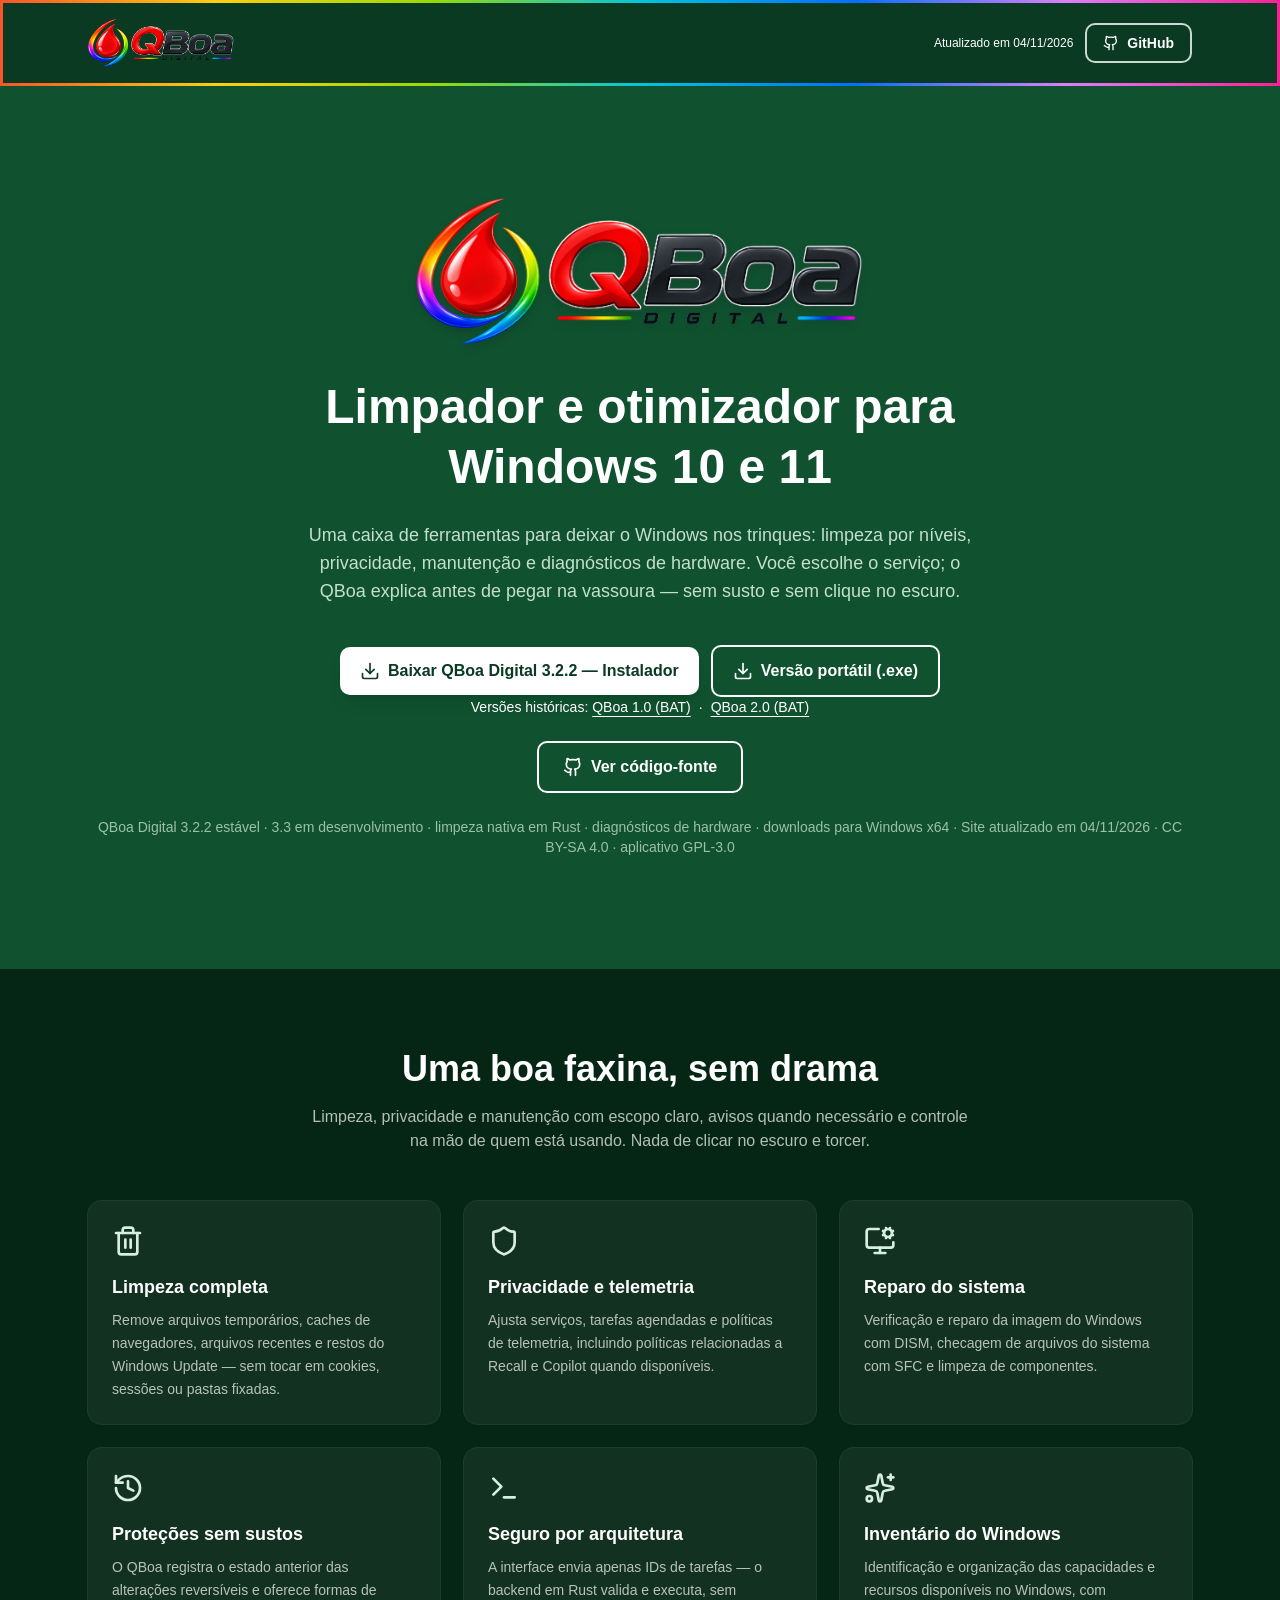
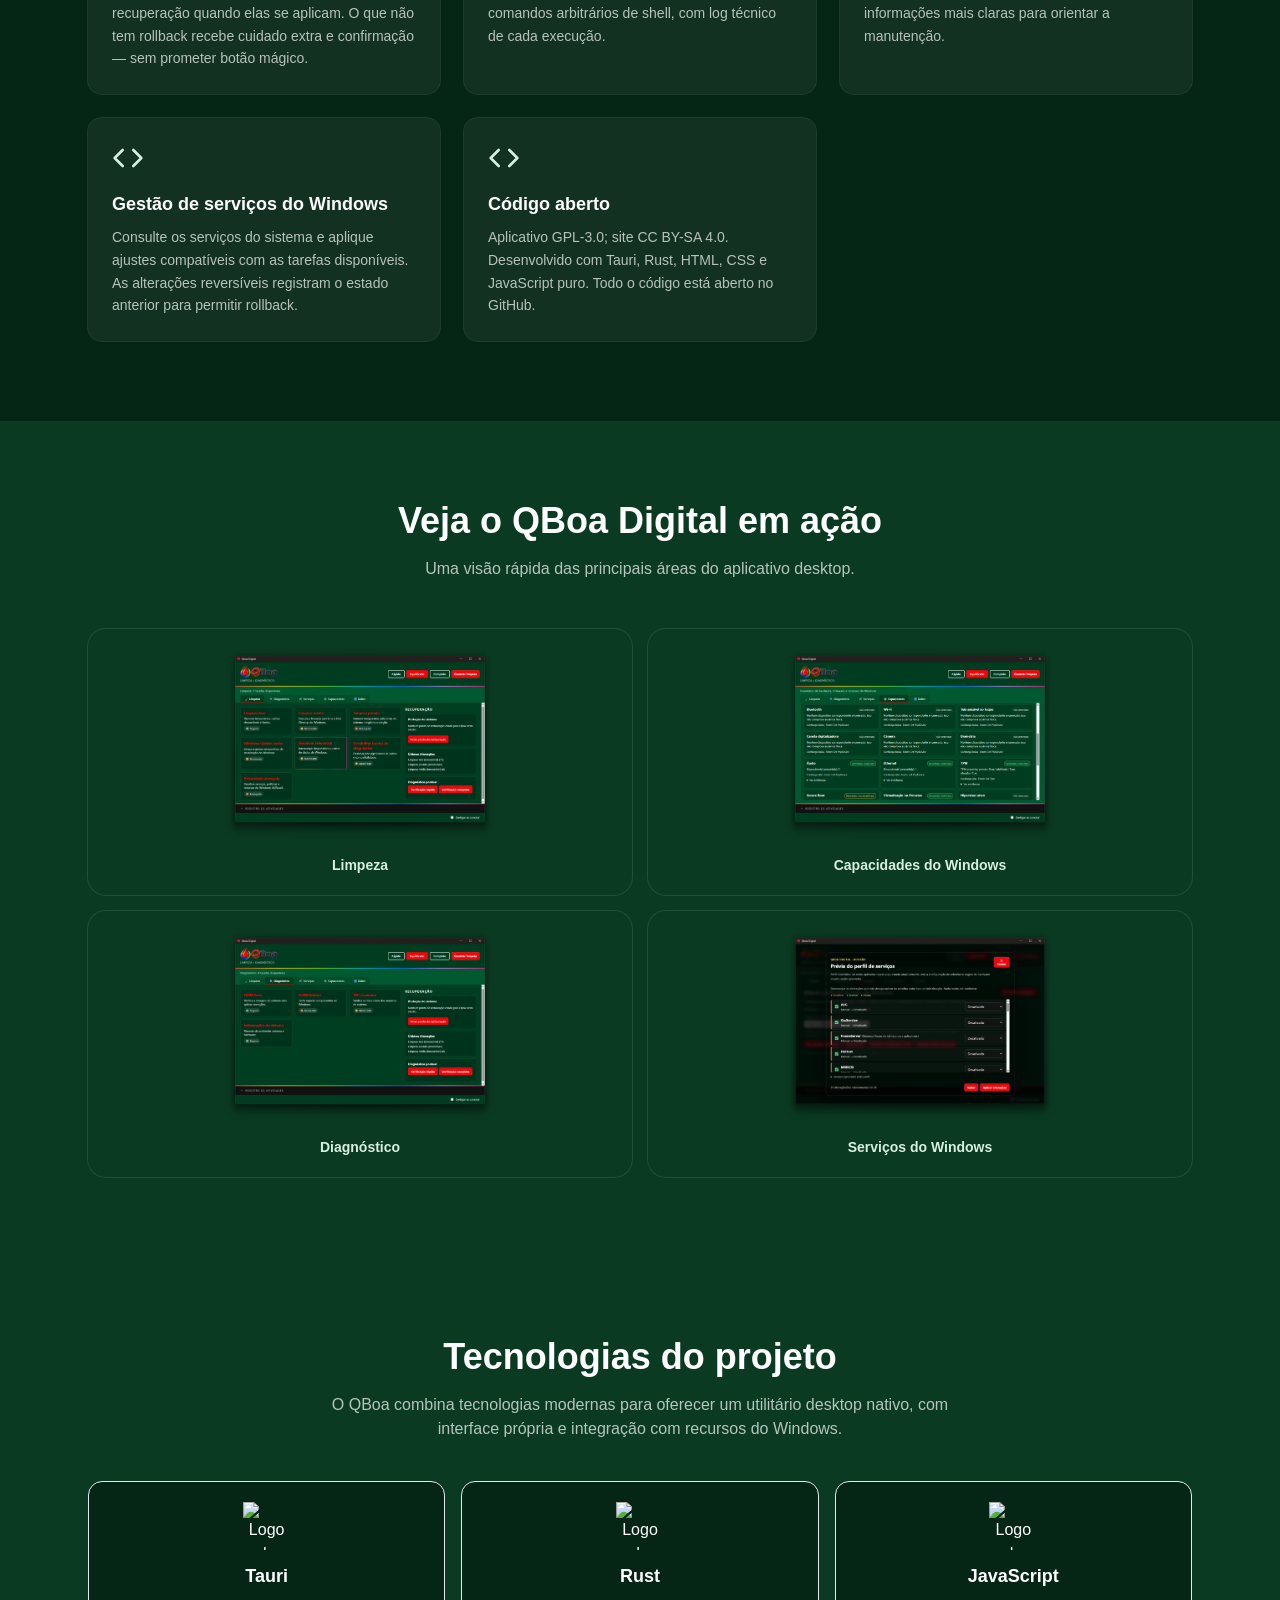
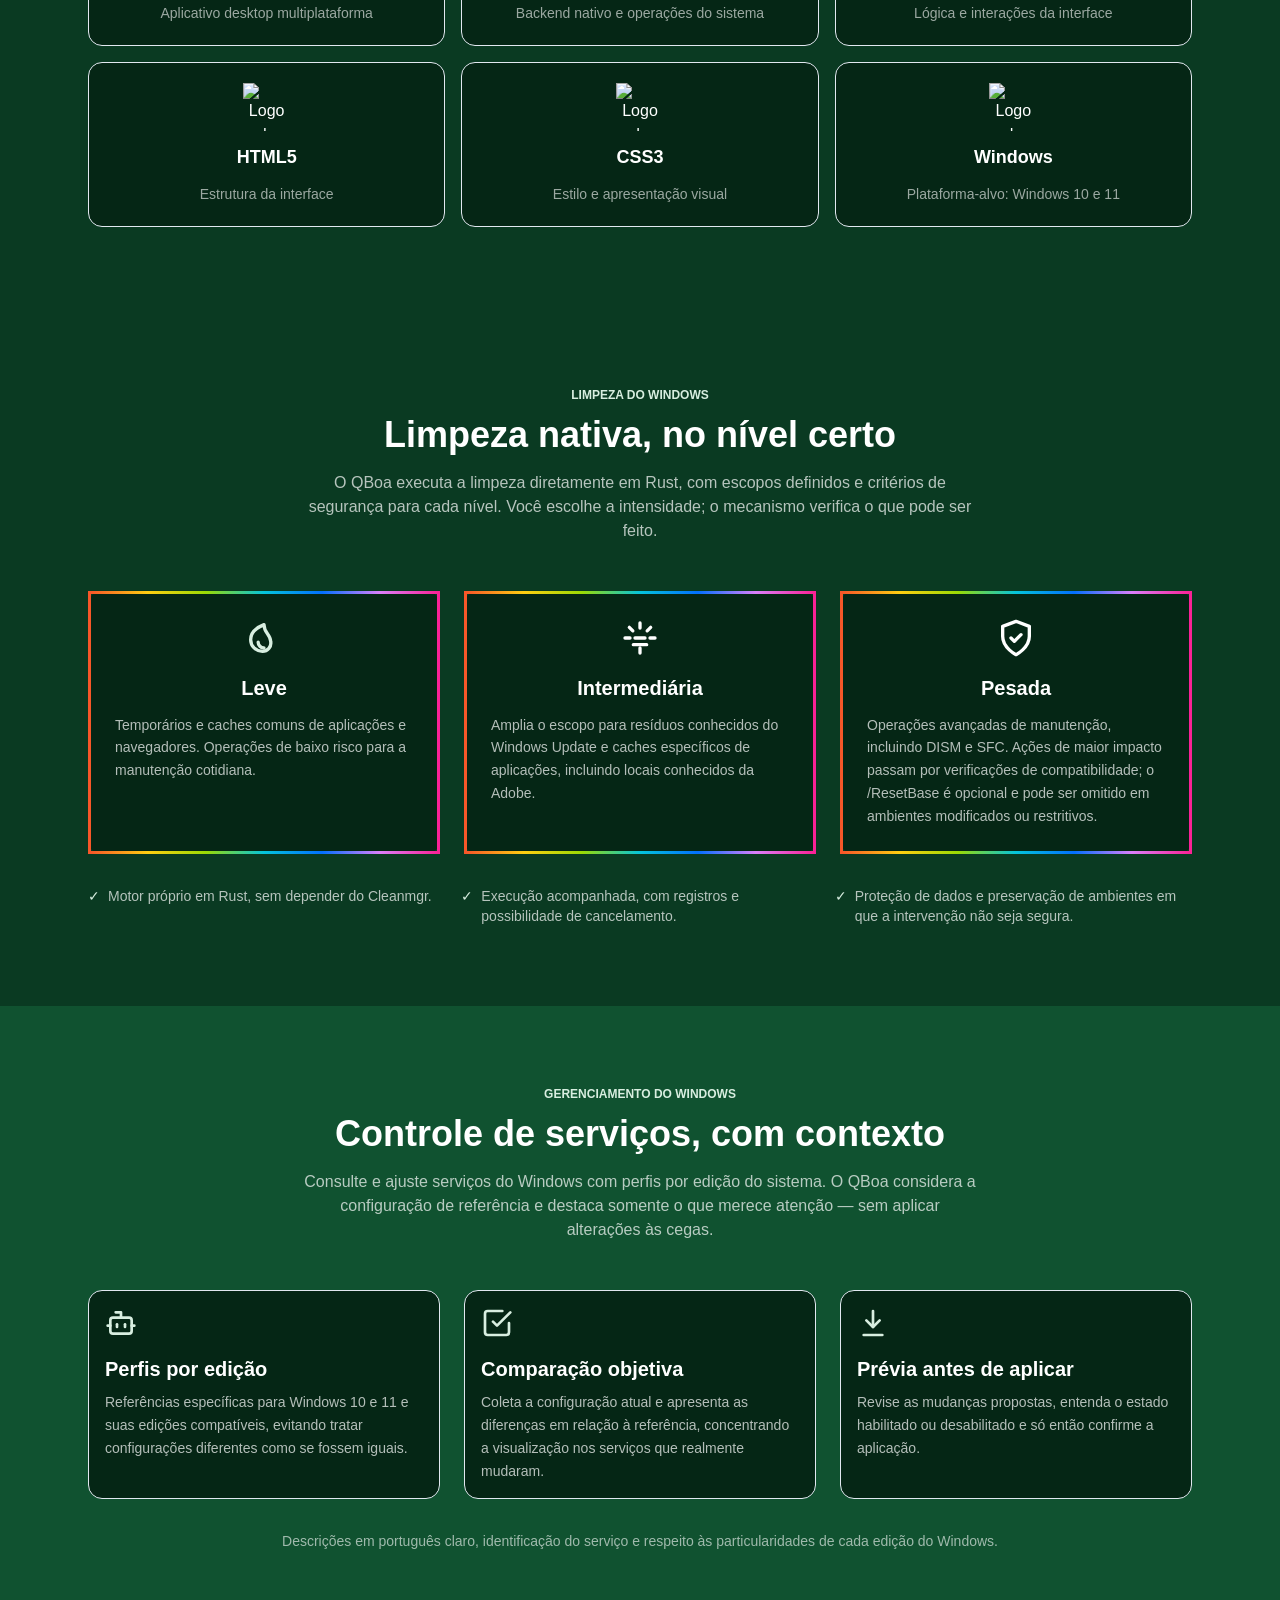
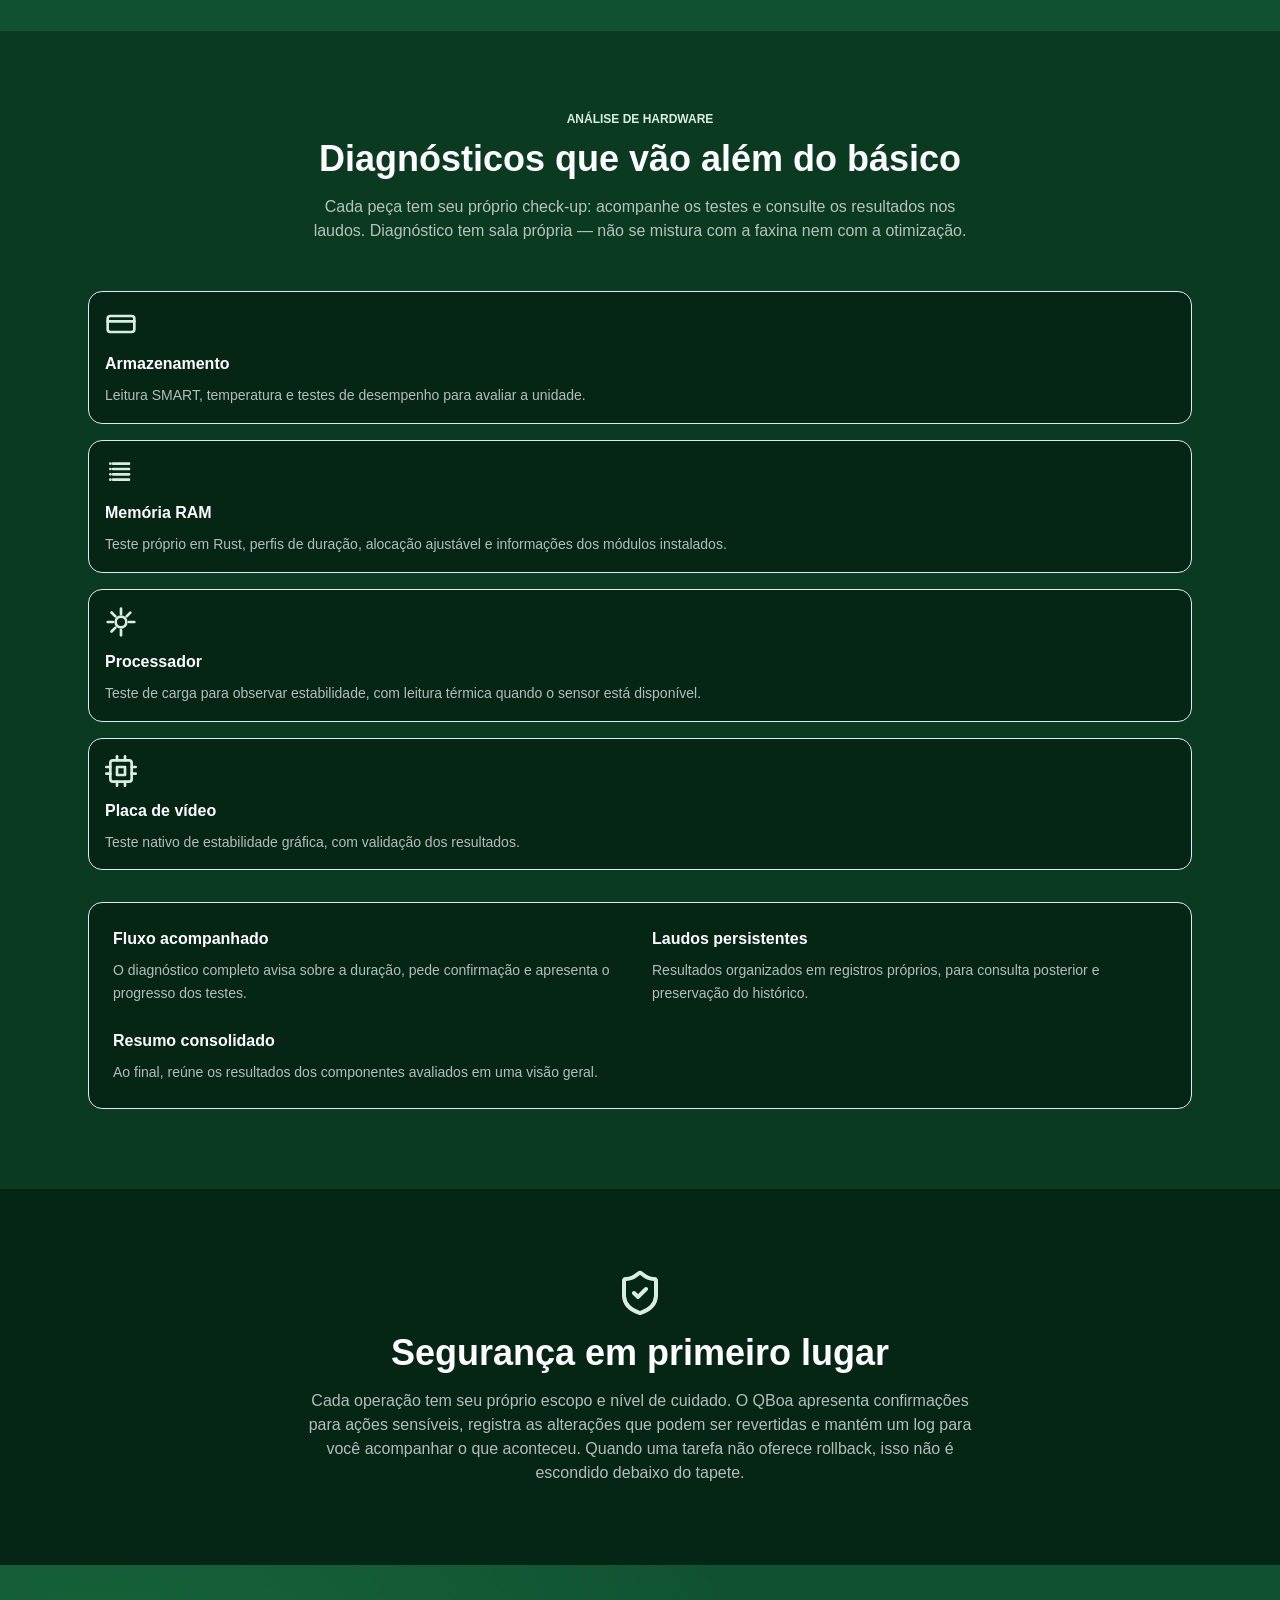
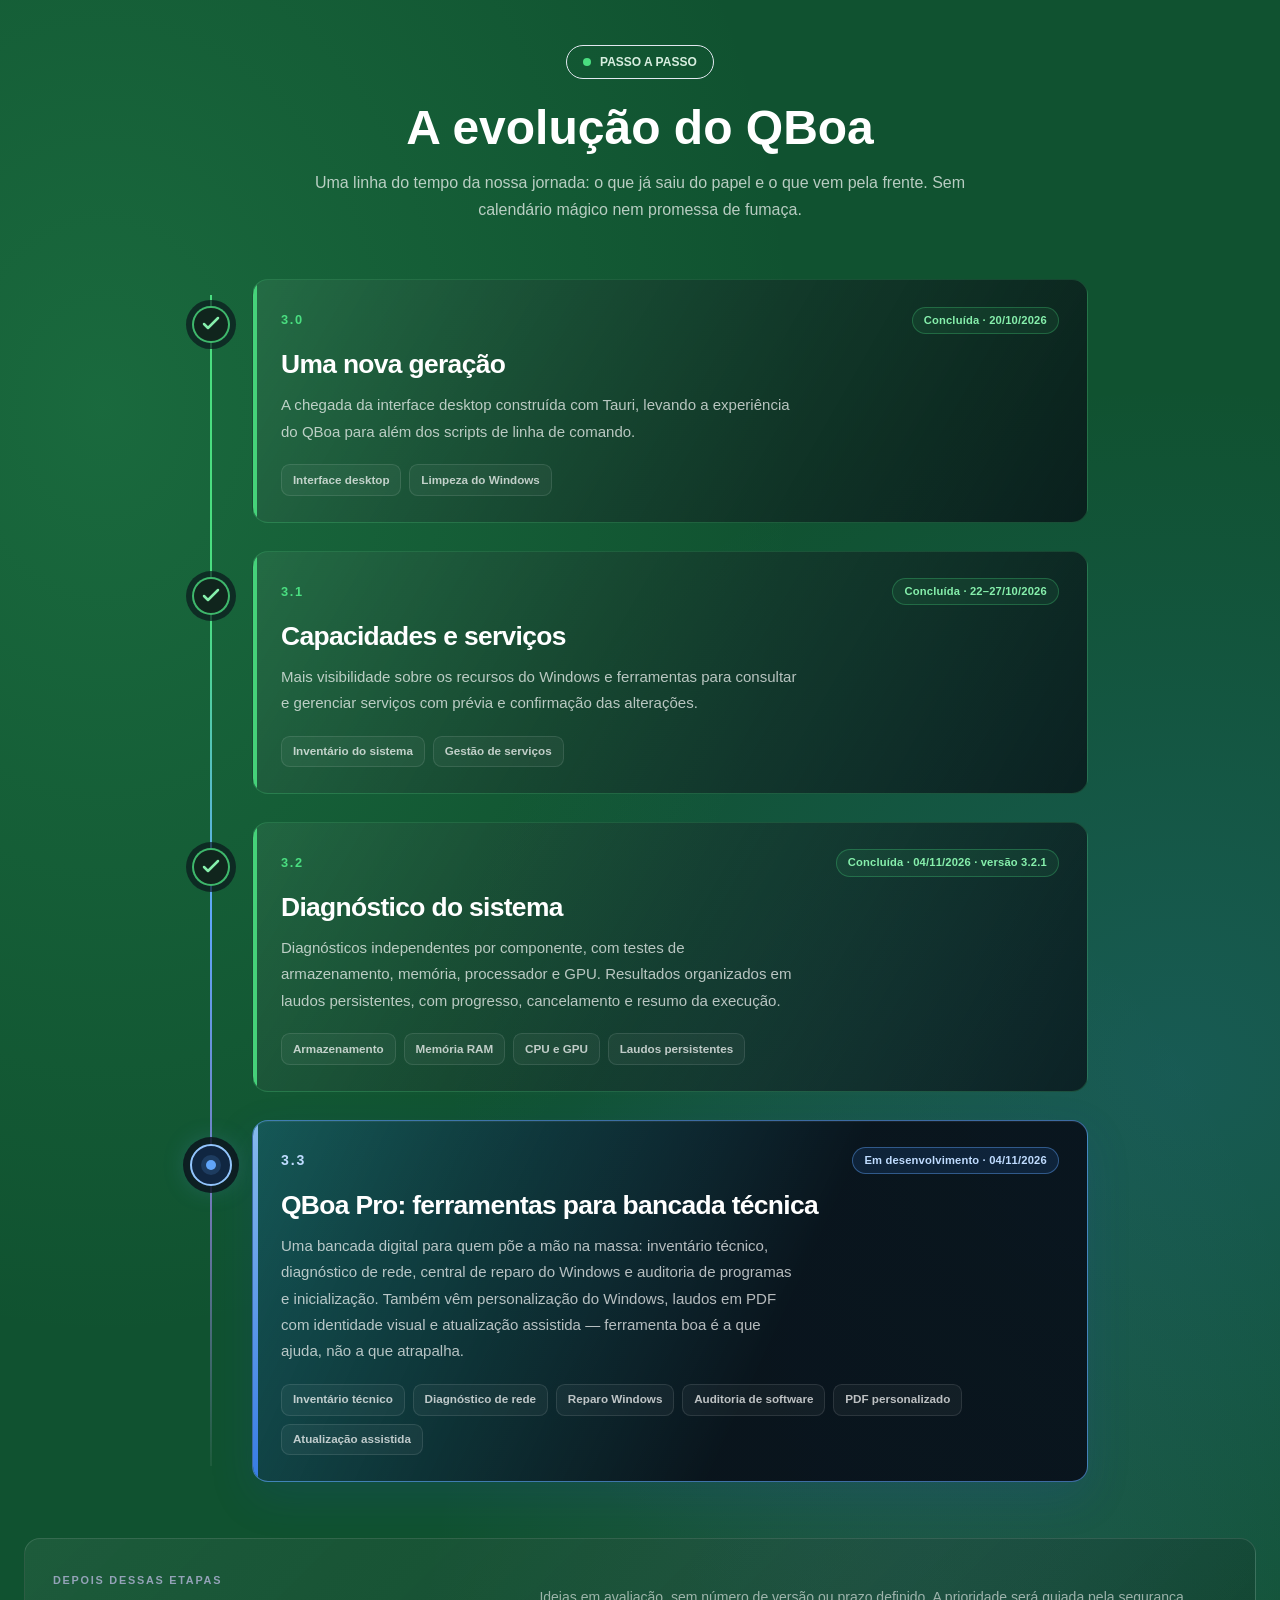
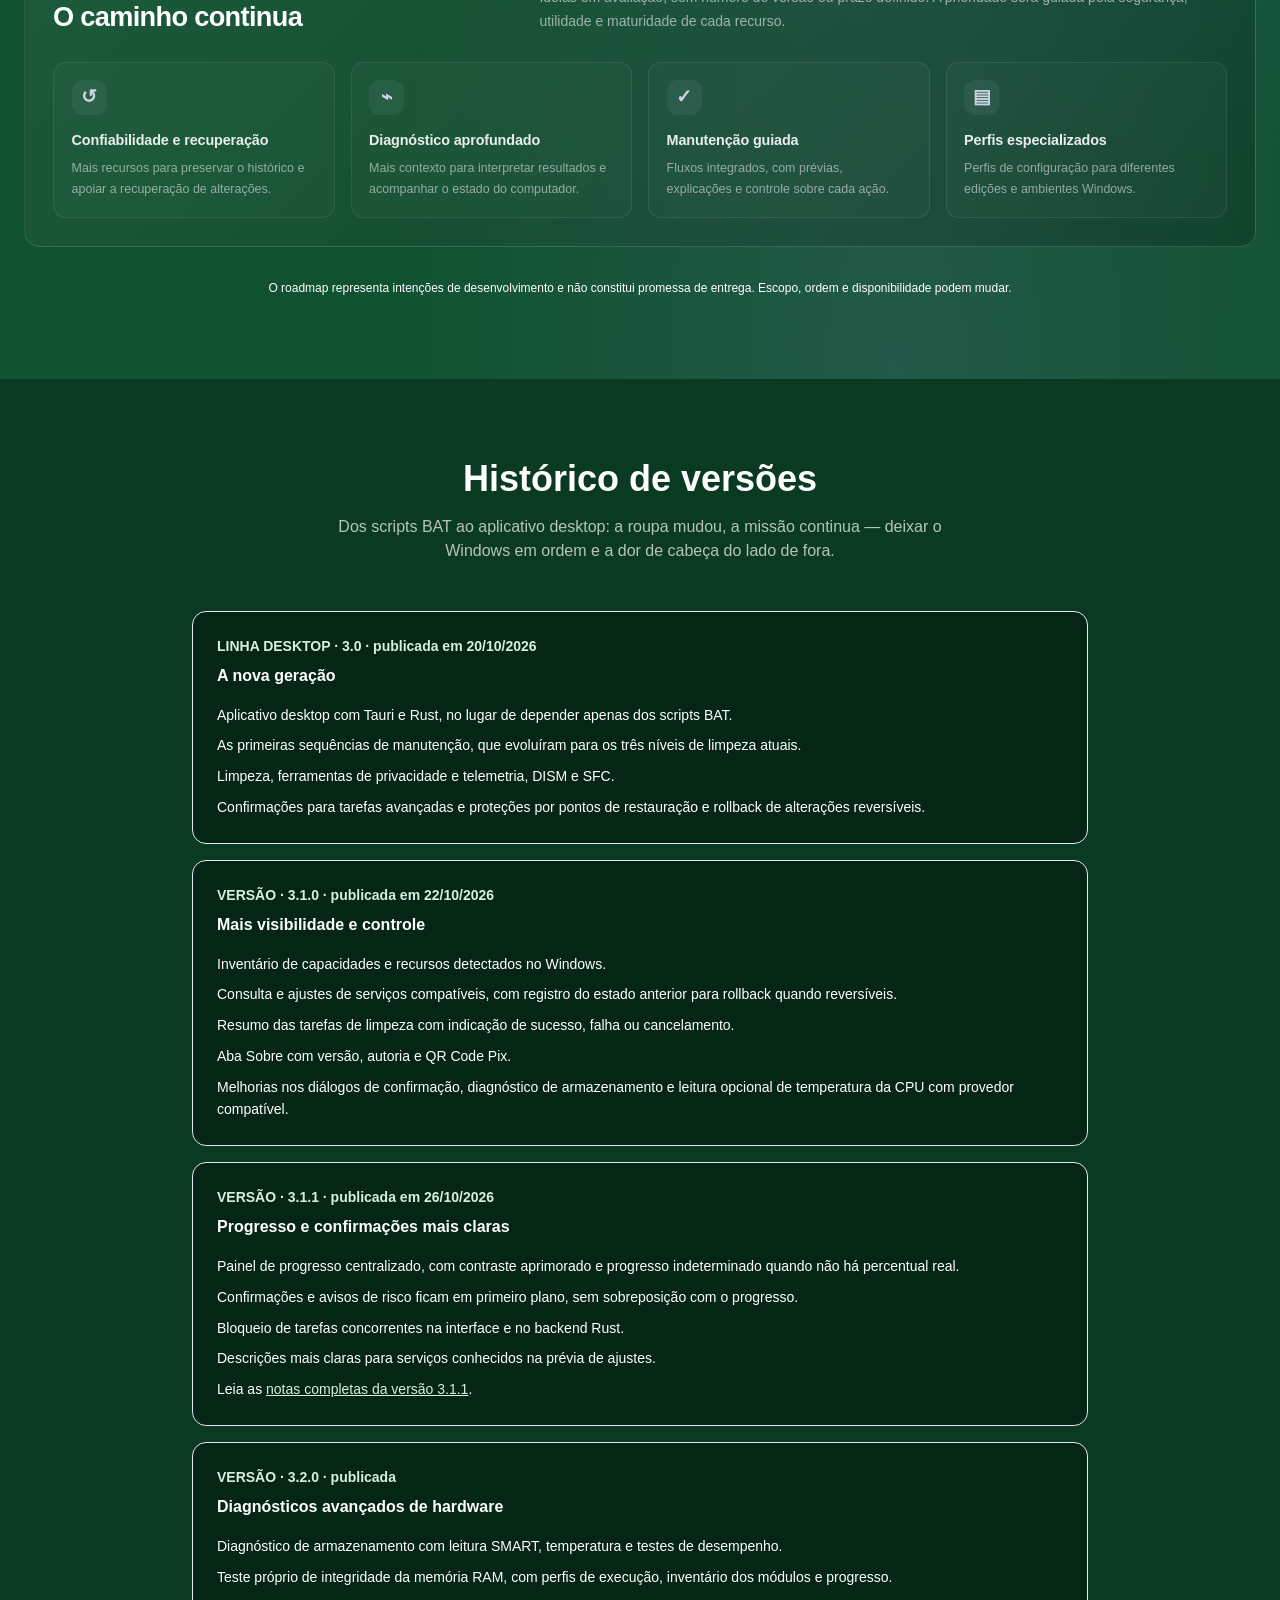
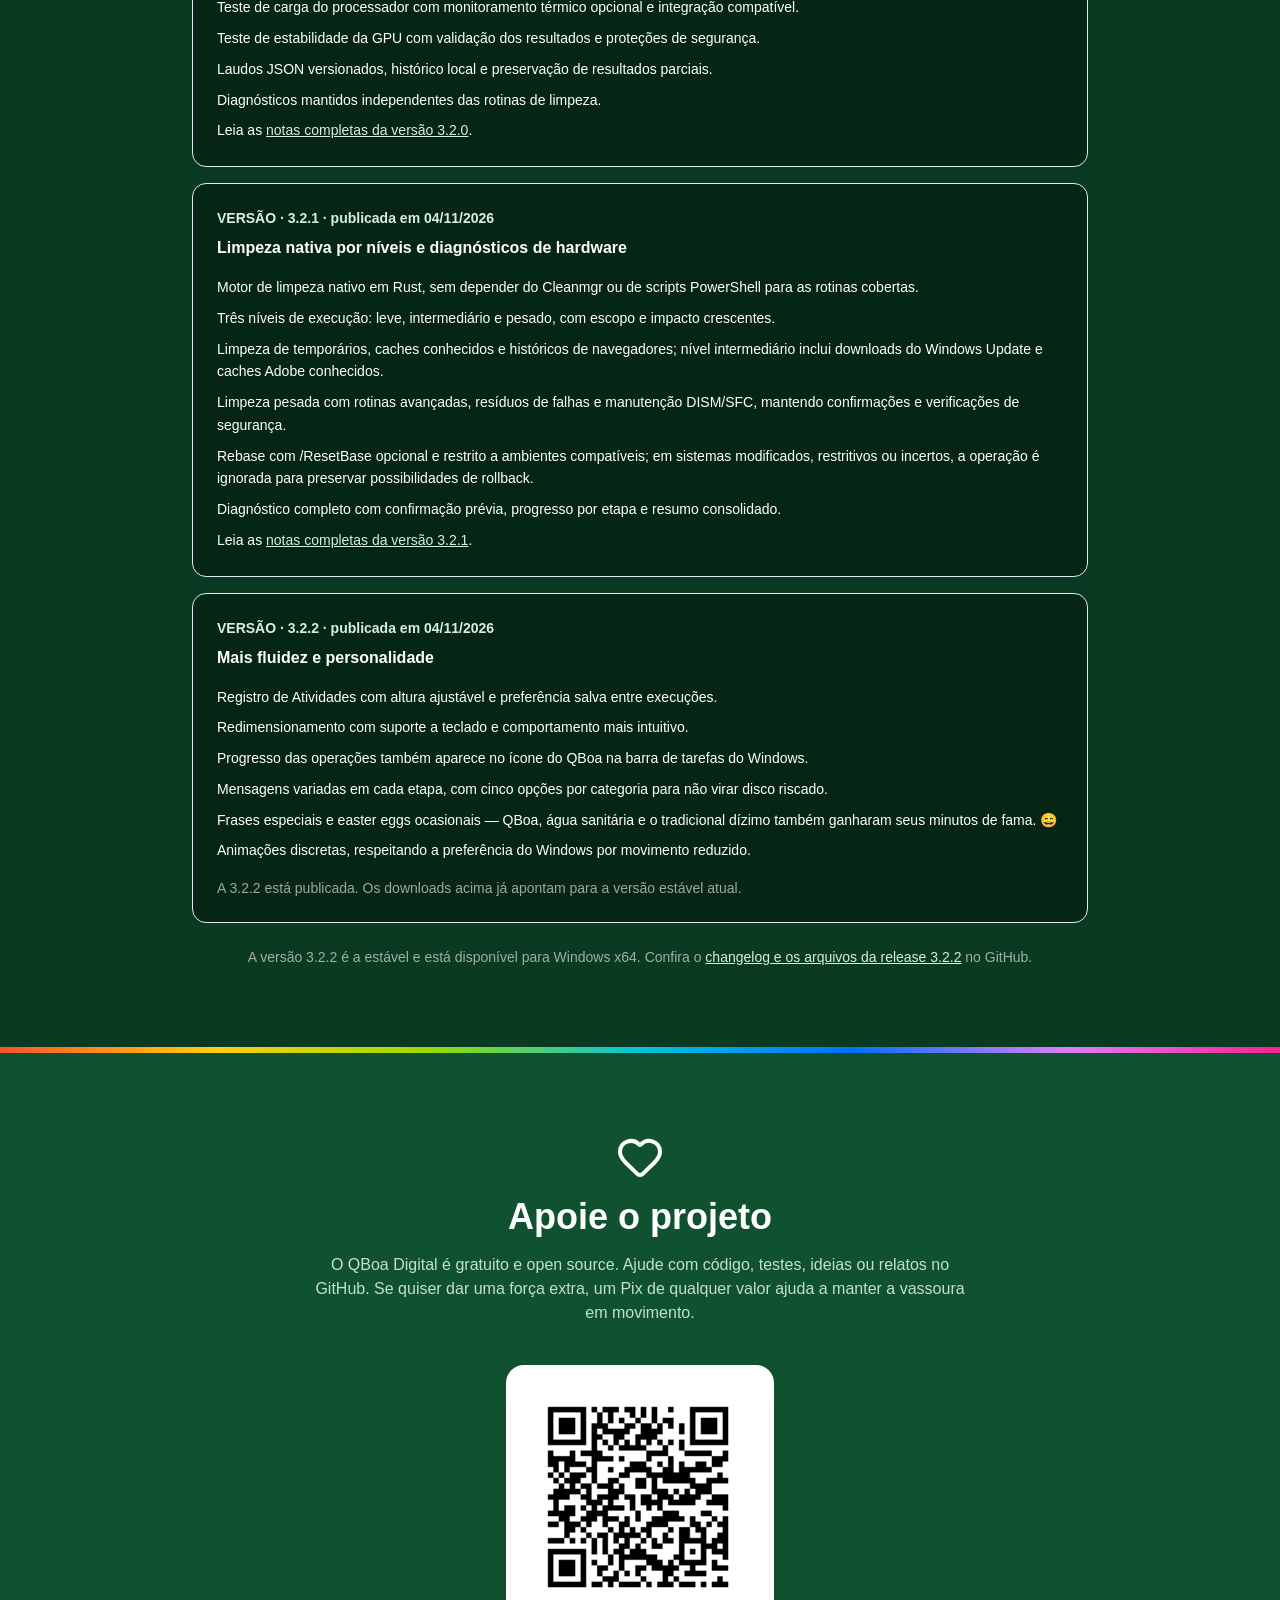
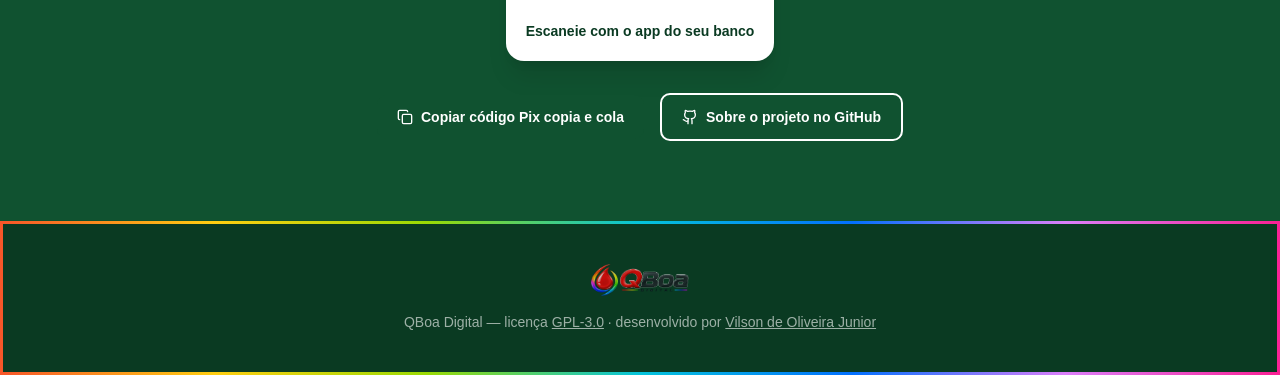
==== commit 0efd9a09: "Ajeitadinha: deixa cards mobile em uma coluna" ====
--- a/index.html
+++ b/index.html
@@ -121,9 +121,9 @@
 #roadmap .mx-auto.max-w-3xl.text-center>p{margin-top:1rem;line-height:1.65}
 #roadmap .qboa-roadmap-timeline{margin-top:3.5rem}
 @media(max-width:700px){#roadmap .qboa-roadmap-timeline{margin-top:2.5rem}}
-</style></head><body><!--$--><div class="min-h-screen bg-qboa-deeper text-white"><header class="rainbow-border border-0 border-b-4 bg-qboa-dark"><div class="mx-auto flex max-w-6xl items-center justify-between px-6 py-4"><img src="./assets/logo-CElQSUoM.png" alt="QBoa Digital — logotipo" class="h-12 w-auto"/><div class="flex flex-wrap items-center justify-end gap-3"><span class="text-xs text-white/55">Atualizado em 04/11/2026</span><a href="https://github.com/bloodshinoda/qboa-digital" target="_blank" rel="noopener noreferrer" class="inline-flex items-center gap-2 rounded-lg border-2 border-white/80 px-4 py-2 text-sm font-semibold transition-colors hover:bg-white hover:text-qboa-dark"><svg xmlns="http://www.w3.org/2000/svg" width="24" height="24" viewBox="0 0 24 24" fill="none" stroke="currentColor" stroke-width="2" stroke-linecap="round" stroke-linejoin="round" class="lucide lucide-github h-4 w-4" aria-hidden="true"><path d="M15 22v-4a4.8 4.8 0 0 0-1-3.5c3 0 6-2 6-5.5.08-1.25-.27-2.48-1-3.5.28-1.15.28-2.35 0-3.5 0 0-1 0-3 1.5-2.64-.5-5.36-.5-8 0C6 2 5 2 5 2c-.3 1.15-.3 2.35 0 3.5A5.403 5.403 0 0 0 4 9c0 3.5 3 5.5 6 5.5-.39.49-.68 1.05-.85 1.65-.17.6-.22 1.23-.15 1.85v4"></path><path d="M9 18c-4.51 2-5-2-7-2"></path></svg>GitHub</a></div></div></header><section class="bg-qboa"><div class="mx-auto max-w-6xl px-6 py-20 text-center md:py-28"><img src="./assets/logo-CElQSUoM.png" alt="QBoa Digital" class="mx-auto mb-8 w-full max-w-md drop-shadow-lg"/><h1 class="mx-auto max-w-3xl text-3xl font-bold leading-tight md:text-5xl">Limpador e otimizador para Windows 10 e 11</h1><p class="mx-auto mt-6 max-w-2xl text-lg text-qboa-mint/90">Uma caixa de ferramentas para cuidar do Windows sem complicação: limpeza por níveis, privacidade, manutenção e diagnósticos de hardware. Você escolhe o que fazer; o QBoa explica o serviço antes de pegar na vassoura.</p><div class="mt-10 flex flex-wrap items-center justify-center gap-3"><a href="https://github.com/bloodshinoda/qboa-digital/releases/download/v3.2.2/qboa-digital-3.2.2-x64-installer.exe" download class="inline-flex items-center gap-2 rounded-lg bg-white px-5 py-3 font-semibold text-qboa-dark shadow-lg transition-transform hover:scale-105"><svg xmlns="http://www.w3.org/2000/svg" width="24" height="24" viewBox="0 0 24 24" fill="none" stroke="currentColor" stroke-width="2" stroke-linecap="round" stroke-linejoin="round" class="lucide lucide-download h-5 w-5" aria-hidden="true"><path d="M12 15V3"></path><path d="M21 15v4a2 2 0 0 1-2 2H5a2 2 0 0 1-2-2v-4"></path><path d="m7 10 5 5 5-5"></path></svg>Baixar QBoa Digital 3.2.2 — Instalador</a><a href="https://github.com/bloodshinoda/qboa-digital/releases/download/v3.2.2/qboa-digital-3.2.2-x64-portable.exe" download class="inline-flex items-center gap-2 rounded-lg border-2 border-white px-5 py-3 font-semibold text-white transition-colors hover:bg-white hover:text-qboa-dark"><svg xmlns="http://www.w3.org/2000/svg" width="24" height="24" viewBox="0 0 24 24" fill="none" stroke="currentColor" stroke-width="2" stroke-linecap="round" stroke-linejoin="round" class="lucide lucide-download h-5 w-5" aria-hidden="true"><path d="M12 15V3"></path><path d="M21 15v4a2 2 0 0 1-2 2H5a2 2 0 0 1-2-2v-4"></path><path d="m7 10 5 5 5-5"></path></svg>Versão portátil (.exe)</a></div><p class="mt-5 text-sm text-white/50">Versões históricas: <a href="/download/qboa-digital-1.0.zip" class="text-qboa-mint/80 underline underline-offset-4 transition-colors hover:text-qboa-mint">QBoa 1.0 (BAT)</a><span class="mx-2 text-white/30">·</span><a href="/download/qboa-digital-2.0.zip" class="text-qboa-mint/80 underline underline-offset-4 transition-colors hover:text-qboa-mint">QBoa 2.0 (BAT)</a></p><div class="mt-6 flex flex-wrap items-center justify-center gap-4"><a href="https://github.com/bloodshinoda/qboa-digital" target="_blank" rel="noopener noreferrer" class="inline-flex items-center gap-2 rounded-lg border-2 border-white px-6 py-3 font-semibold transition-colors hover:bg-white hover:text-qboa-dark"><svg xmlns="http://www.w3.org/2000/svg" width="24" height="24" viewBox="0 0 24 24" fill="none" stroke="currentColor" stroke-width="2" stroke-linecap="round" stroke-linejoin="round" class="lucide lucide-github h-5 w-5" aria-hidden="true"><path d="M15 22v-4a4.8 4.8 0 0 0-1-3.5c3 0 6-2 6-5.5.08-1.25-.27-2.48-1-3.5.28-1.15.28-2.35 0-3.5 0 0-1 0-3 1.5-2.64-.5-5.36-.5-8 0C6 2 5 2 5 2c-.3 1.15-.3 2.35 0 3.5A5.403 5.403 0 0 0 4 9c0 3.5 3 5.5 6 5.5-.39.49-.68 1.05-.85 1.65-.17.6-.22 1.23-.15 1.85v4"></path><path d="M9 18c-4.51 2-5-2-7-2"></path></svg>Ver código-fonte</a></div><p class="mt-6 text-sm text-qboa-mint/70">QBoa Digital 3.2.2 estável · 3.3 em desenvolvimento · limpeza nativa em Rust · diagnósticos de hardware · downloads para Windows x64 · Site atualizado em 04/11/2026 · CC BY-SA 4.0 · aplicativo GPL-3.0</p></div></section><section class="mx-auto max-w-6xl px-6 py-20"><h2 class="text-center text-3xl font-bold md:text-4xl">Uma boa faxina, sem drama</h2><p class="mx-auto mt-4 max-w-2xl text-center text-white/70">Limpeza, privacidade e manutenção com escopo claro, avisos quando necessário e controle na mão de quem está usando. Nada de clicar no escuro e torcer.</p><div class="mt-12 grid gap-6 md:grid-cols-2 lg:grid-cols-3"><article class="rounded-xl bg-white/5 p-6 ring-1 ring-white/10 transition-colors hover:bg-white/10"><svg xmlns="http://www.w3.org/2000/svg" width="24" height="24" viewBox="0 0 24 24" fill="none" stroke="currentColor" stroke-width="2" stroke-linecap="round" stroke-linejoin="round" class="lucide lucide-trash2 lucide-trash-2 h-8 w-8 text-qboa-mint" aria-hidden="true"><path d="M10 11v6"></path><path d="M14 11v6"></path><path d="M19 6v14a2 2 0 0 1-2 2H7a2 2 0 0 1-2-2V6"></path><path d="M3 6h18"></path><path d="M8 6V4a2 2 0 0 1 2-2h4a2 2 0 0 1 2 2v2"></path></svg><h3 class="mt-4 text-lg font-semibold">Limpeza completa</h3><p class="mt-2 text-sm leading-relaxed text-white/70">Remove arquivos temporários, caches de navegadores, arquivos recentes e restos do Windows Update — sem tocar em cookies, sessões ou pastas fixadas.</p></article><article class="rounded-xl bg-white/5 p-6 ring-1 ring-white/10 transition-colors hover:bg-white/10"><svg xmlns="http://www.w3.org/2000/svg" width="24" height="24" viewBox="0 0 24 24" fill="none" stroke="currentColor" stroke-width="2" stroke-linecap="round" stroke-linejoin="round" class="lucide lucide-shield h-8 w-8 text-qboa-mint" aria-hidden="true"><path d="M20 13c0 5-3.5 7.5-7.66 8.95a1 1 0 0 1-.67-.01C7.5 20.5 4 18 4 13V6a1 1 0 0 1 1-1c2 0 4.5-1.2 6.24-2.72a1.17 1.17 0 0 1 1.52 0C14.51 3.81 17 5 19 5a1 1 0 0 1 1 1z"></path></svg><h3 class="mt-4 text-lg font-semibold">Privacidade e telemetria</h3><p class="mt-2 text-sm leading-relaxed text-white/70">Ajusta serviços, tarefas agendadas e políticas de telemetria, incluindo políticas relacionadas a Recall e Copilot quando disponíveis.</p></article><article class="rounded-xl bg-white/5 p-6 ring-1 ring-white/10 transition-colors hover:bg-white/10"><svg xmlns="http://www.w3.org/2000/svg" width="24" height="24" viewBox="0 0 24 24" fill="none" stroke="currentColor" stroke-width="2" stroke-linecap="round" stroke-linejoin="round" class="lucide lucide-monitor-cog h-8 w-8 text-qboa-mint" aria-hidden="true"><path d="M12 17v4"></path><path d="m14.305 7.53.923-.382"></path><path d="m15.228 4.852-.923-.383"></path><path d="m16.852 3.228-.383-.924"></path><path d="m16.852 8.772-.383.923"></path><path d="m19.148 3.228.383-.924"></path><path d="m19.53 9.696-.382-.924"></path><path d="m20.772 4.852.924-.383"></path><path d="m20.772 7.148.924.383"></path><path d="M22 13v2a2 2 0 0 1-2 2H4a2 2 0 0 1-2-2V5a2 2 0 0 1 2-2h7"></path><path d="M8 21h8"></path><circle cx="18" cy="6" r="3"></circle></svg><h3 class="mt-4 text-lg font-semibold">Reparo do sistema</h3><p class="mt-2 text-sm leading-relaxed text-white/70">Verificação e reparo da imagem do Windows com DISM, checagem de arquivos do sistema com SFC e limpeza de componentes.</p></article><article class="rounded-xl bg-white/5 p-6 ring-1 ring-white/10 transition-colors hover:bg-white/10"><svg xmlns="http://www.w3.org/2000/svg" width="24" height="24" viewBox="0 0 24 24" fill="none" stroke="currentColor" stroke-width="2" stroke-linecap="round" stroke-linejoin="round" class="lucide lucide-history h-8 w-8 text-qboa-mint" aria-hidden="true"><path d="M3 12a9 9 0 1 0 9-9 9.75 9.75 0 0 0-6.74 2.74L3 8"></path><path d="M3 3v5h5"></path><path d="M12 7v5l4 2"></path></svg><h3 class="mt-4 text-lg font-semibold">Proteções sem sustos</h3><p class="mt-2 text-sm leading-relaxed text-white/70">O QBoa registra o estado anterior das alterações reversíveis e oferece formas de recuperação quando elas se aplicam. O que não tem rollback recebe cuidado extra e confirmação — sem prometer botão mágico.</p></article><article class="rounded-xl bg-white/5 p-6 ring-1 ring-white/10 transition-colors hover:bg-white/10"><svg xmlns="http://www.w3.org/2000/svg" width="24" height="24" viewBox="0 0 24 24" fill="none" stroke="currentColor" stroke-width="2" stroke-linecap="round" stroke-linejoin="round" class="lucide lucide-terminal h-8 w-8 text-qboa-mint" aria-hidden="true"><path d="M12 19h8"></path><path d="m4 17 6-6-6-6"></path></svg><h3 class="mt-4 text-lg font-semibold">Seguro por arquitetura</h3><p class="mt-2 text-sm leading-relaxed text-white/70">A interface envia apenas IDs de tarefas — o backend em Rust valida e executa, sem comandos arbitrários de shell, com log técnico de cada execução.</p></article><article class="rounded-xl bg-white/5 p-6 ring-1 ring-white/10 transition-colors hover:bg-white/10"><svg xmlns="http://www.w3.org/2000/svg" width="24" height="24" viewBox="0 0 24 24" fill="none" stroke="currentColor" stroke-width="2" stroke-linecap="round" stroke-linejoin="round" class="lucide lucide-sparkles h-8 w-8 text-qboa-mint" aria-hidden="true"><path d="M11.017 2.814a1 1 0 0 1 1.966 0l1.051 5.558a2 2 0 0 0 1.594 1.594l5.558 1.051a1 1 0 0 1 0 1.966l-5.558 1.051a2 2 0 0 0-1.594 1.594l-1.051 5.558a1 1 0 0 1-1.966 0l-1.051-5.558a2 2 0 0 0-1.594-1.594l-5.558-1.051a1 1 0 0 1 0-1.966l5.558-1.051a2 2 0 0 0 1.594-1.594z"></path><path d="M20 2v4"></path><path d="M22 4h-4"></path><circle cx="4" cy="20" r="2"></circle></svg><h3 class="mt-4 text-lg font-semibold">Inventário do Windows</h3><p class="mt-2 text-sm leading-relaxed text-white/70">Identificação e organização das capacidades e recursos disponíveis no Windows, com informações mais claras para orientar a manutenção.</p></article><article class="rounded-xl bg-white/5 p-6 ring-1 ring-white/10 transition-colors hover:bg-white/10"><svg xmlns="http://www.w3.org/2000/svg" width="24" height="24" viewBox="0 0 24 24" fill="none" stroke="currentColor" stroke-width="2" stroke-linecap="round" stroke-linejoin="round" class="lucide lucide-code h-8 w-8 text-qboa-mint" aria-hidden="true"><polyline points="16 18 22 12 16 6"></polyline><polyline points="8 6 2 12 8 18"></polyline></svg><h3 class="mt-4 text-lg font-semibold">Gestão de serviços do Windows</h3><p class="mt-2 text-sm leading-relaxed text-white/70">Consulte os serviços do sistema e aplique ajustes compatíveis com as tarefas disponíveis. As alterações reversíveis registram o estado anterior para permitir rollback.</p></article><article class="rounded-xl bg-white/5 p-6 ring-1 ring-white/10 transition-colors hover:bg-white/10"><svg xmlns="http://www.w3.org/2000/svg" width="24" height="24" viewBox="0 0 24 24" fill="none" stroke="currentColor" stroke-width="2" stroke-linecap="round" stroke-linejoin="round" class="lucide lucide-code h-8 w-8 text-qboa-mint" aria-hidden="true"><polyline points="16 18 22 12 16 6"></polyline><polyline points="8 6 2 12 8 18"></polyline></svg><h3 class="mt-4 text-lg font-semibold">Código aberto</h3><p class="mt-2 text-sm leading-relaxed text-white/70">Aplicativo GPL-3.0; site CC BY-SA 4.0. Desenvolvido com Tauri, Rust, HTML, CSS e JavaScript puro. Todo o código está aberto no GitHub.</p></article></div></section><section id="galeria" class="bg-qboa-dark"><div class="mx-auto max-w-6xl px-6 py-20"><h2 class="text-center text-3xl font-bold md:text-4xl">Veja o QBoa Digital em ação</h2><p class="mx-auto mt-4 max-w-2xl text-center text-white/70">Uma visão rápida das principais áreas do aplicativo desktop.</p><div class="qboa-gallery-grid mt-12"><figure class="flex flex-col items-center gap-4 rounded-2xl bg-white/[0.03] p-5 ring-1 ring-white/10"><img src="./assets/limpeza.png" alt="Tela de limpeza do QBoa Digital" loading="lazy" class="qboa-gallery-thumb h-auto w-full object-contain drop-shadow-2xl" tabindex="0" role="button" aria-haspopup="dialog"/><figcaption class="text-center text-sm font-semibold text-qboa-mint">Limpeza</figcaption></figure><figure class="flex flex-col items-center gap-4 rounded-2xl bg-white/[0.03] p-5 ring-1 ring-white/10"><img src="./assets/capacidades.png" alt="Inventário de capacidades do Windows no QBoa Digital" loading="lazy" class="qboa-gallery-thumb h-auto w-full object-contain drop-shadow-2xl" tabindex="0" role="button" aria-haspopup="dialog"/><figcaption class="text-center text-sm font-semibold text-qboa-mint">Capacidades do Windows</figcaption></figure><figure class="flex flex-col items-center gap-4 rounded-2xl bg-white/[0.03] p-5 ring-1 ring-white/10"><img src="./assets/diagn%C3%B3stico.png" alt="Tela de diagnóstico do QBoa Digital" loading="lazy" class="qboa-gallery-thumb h-auto w-full object-contain drop-shadow-2xl" tabindex="0" role="button" aria-haspopup="dialog"/><figcaption class="text-center text-sm font-semibold text-qboa-mint">Diagnóstico</figcaption></figure><figure class="flex flex-col items-center gap-4 rounded-2xl bg-white/[0.03] p-5 ring-1 ring-white/10"><img src="./assets/servi%C3%A7os.png" alt="Gerenciamento de serviços do Windows no QBoa Digital" loading="lazy" class="qboa-gallery-thumb h-auto w-full object-contain drop-shadow-2xl" tabindex="0" role="button" aria-haspopup="dialog"/><figcaption class="text-center text-sm font-semibold text-qboa-mint">Serviços do Windows</figcaption></figure></div></div></section><section id="tecnologias" class="bg-qboa-dark"><div class="mx-auto max-w-6xl px-6 py-20"><h2 class="text-center text-3xl font-bold md:text-4xl">Tecnologias do projeto</h2><p class="mx-auto mt-4 max-w-2xl text-center text-white/70">O QBoa combina tecnologias modernas para oferecer um utilitário desktop nativo, com interface própria e integração com recursos do Windows.</p><div class="qboa-tech-grid mx-auto mt-10 max-w-5xl"><article class="flex flex-col items-center gap-3 rounded-xl border border-white/10 bg-qboa-deeper p-5 text-center transition-transform hover:-translate-y-1"><img src="https://cdn.simpleicons.org/tauri/FFC131" alt="Logo do Tauri" class="h-12 w-12 object-contain" width="48" height="48" loading="lazy"/><h3 class="text-lg font-bold">Tauri</h3><p class="text-sm leading-relaxed text-white/60">Aplicativo desktop multiplataforma</p></article><article class="flex flex-col items-center gap-3 rounded-xl border border-white/10 bg-qboa-deeper p-5 text-center transition-transform hover:-translate-y-1"><img src="https://cdn.simpleicons.org/rust/FFFFFF" alt="Logo da linguagem Rust" class="h-12 w-12 object-contain" width="48" height="48" loading="lazy"/><h3 class="text-lg font-bold">Rust</h3><p class="text-sm leading-relaxed text-white/60">Backend nativo e operações do sistema</p></article><article class="flex flex-col items-center gap-3 rounded-xl border border-white/10 bg-qboa-deeper p-5 text-center transition-transform hover:-translate-y-1"><img src="https://cdn.simpleicons.org/javascript/F7DF1E" alt="Logo do JavaScript" class="h-12 w-12 object-contain" width="48" height="48" loading="lazy"/><h3 class="text-lg font-bold">JavaScript</h3><p class="text-sm leading-relaxed text-white/60">Lógica e interações da interface</p></article><article class="flex flex-col items-center gap-3 rounded-xl border border-white/10 bg-qboa-deeper p-5 text-center transition-transform hover:-translate-y-1"><img src="https://cdn.simpleicons.org/html5/E34F26" alt="Logo do HTML5" class="h-12 w-12 object-contain" width="48" height="48" loading="lazy"/><h3 class="text-lg font-bold">HTML5</h3><p class="text-sm leading-relaxed text-white/60">Estrutura da interface</p></article><article class="flex flex-col items-center gap-3 rounded-xl border border-white/10 bg-qboa-deeper p-5 text-center transition-transform hover:-translate-y-1"><img src="https://cdn.jsdelivr.net/gh/devicons/devicon@latest/icons/css3/css3-original.svg" alt="Logo do CSS3" class="h-12 w-12 object-contain" width="48" height="48" loading="lazy"/><h3 class="text-lg font-bold">CSS3</h3><p class="text-sm leading-relaxed text-white/60">Estilo e apresentação visual</p></article><article class="flex flex-col items-center gap-3 rounded-xl border border-white/10 bg-qboa-deeper p-5 text-center transition-transform hover:-translate-y-1"><img src="https://cdn.jsdelivr.net/gh/devicons/devicon@latest/icons/windows8/windows8-original.svg" alt="Logo do Windows" class="h-12 w-12 object-contain" width="48" height="48" loading="lazy"/><h3 class="text-lg font-bold">Windows</h3><p class="text-sm leading-relaxed text-white/60">Plataforma-alvo: Windows 10 e 11</p></article></div></div></section><section id="limpeza" class="bg-qboa-dark"><div class="mx-auto max-w-6xl px-6 py-20"><div class="mx-auto max-w-3xl text-center"><p class="text-xs font-bold uppercase tracking-[.22em] text-qboa-mint">Limpeza do Windows</p><h2 class="mt-3 text-3xl font-bold md:text-4xl">Limpeza nativa, no nível certo</h2><p class="mx-auto mt-4 max-w-2xl text-white/70">O QBoa executa a limpeza diretamente em Rust, com escopos definidos e critérios de segurança para cada nível. Você escolhe a intensidade; o mecanismo verifica o que pode ser feito.</p></div><div class="mt-12 grid gap-6 md:grid-cols-3"><article class="rainbow-border rounded-xl bg-qboa-deeper p-6"><svg xmlns="http://www.w3.org/2000/svg" width="24" height="24" viewBox="0 0 24 24" fill="none" stroke="currentColor" stroke-width="2" stroke-linecap="round" stroke-linejoin="round" class="mx-auto h-10 w-10 text-qboa-mint" aria-hidden="true"><path d="M11 20A7 7 0 0 1 4 13c0-4 3-7 8-9 0 5 4 6 4 10a5 5 0 0 1-5 6Z"></path><path d="M8.5 14.5A3.5 3.5 0 0 0 12 18"></path></svg><h3 class="mt-4 text-center text-xl font-bold">Leve</h3><p class="mt-3 text-sm leading-relaxed text-white/70">Temporários e caches comuns de aplicações e navegadores. Operações de baixo risco para a manutenção cotidiana.</p></article><article class="rainbow-border rounded-xl bg-qboa-deeper p-6"><svg xmlns="http://www.w3.org/2000/svg" width="24" height="24" viewBox="0 0 24 24" fill="none" stroke="currentColor" stroke-width="2" stroke-linecap="round" stroke-linejoin="round" class="mx-auto h-10 w-10 text-blue-300" aria-hidden="true"><path d="M12 3v3"></path><path d="M18.4 5.6 16.3 7.7"></path><path d="M21 12h-3"></path><path d="M5.6 5.6 7.7 7.7"></path><path d="M3 12h3"></path><path d="M12 21v-3"></path><path d="M8 16h8"></path><path d="M9 12h6"></path></svg><h3 class="mt-4 text-center text-xl font-bold">Intermediária</h3><p class="mt-3 text-sm leading-relaxed text-white/70">Amplia o escopo para resíduos conhecidos do Windows Update e caches específicos de aplicações, incluindo locais conhecidos da Adobe.</p></article><article class="rainbow-border rounded-xl bg-qboa-deeper p-6"><svg xmlns="http://www.w3.org/2000/svg" width="24" height="24" viewBox="0 0 24 24" fill="none" stroke="currentColor" stroke-width="2" stroke-linecap="round" stroke-linejoin="round" class="mx-auto h-10 w-10 text-purple-300" aria-hidden="true"><path d="M12 22s8-4 8-11V5l-8-3-8 3v6c0 7 8 11 8 11Z"></path><path d="m9 12 2 2 4-4"></path></svg><h3 class="mt-4 text-center text-xl font-bold">Pesada</h3><p class="mt-3 text-sm leading-relaxed text-white/70">Operações avançadas de manutenção, incluindo DISM e SFC. Ações de maior impacto passam por verificações de compatibilidade; o /ResetBase é opcional e pode ser omitido em ambientes modificados ou restritivos.</p></article></div><div class="mt-8 grid gap-4 text-sm text-white/70 md:grid-cols-3"><p class="flex items-start gap-2"><span class="text-qboa-mint">✓</span> Motor próprio em Rust, sem depender do Cleanmgr.</p><p class="flex items-start gap-2"><span class="text-qboa-mint">✓</span> Execução acompanhada, com registros e possibilidade de cancelamento.</p><p class="flex items-start gap-2"><span class="text-qboa-mint">✓</span> Proteção de dados e preservação de ambientes em que a intervenção não seja segura.</p></div></div></section>
+</style></head><body><!--$--><div class="min-h-screen bg-qboa-deeper text-white"><header class="rainbow-border border-0 border-b-4 bg-qboa-dark"><div class="mx-auto flex max-w-6xl items-center justify-between px-6 py-4"><img src="./assets/logo-CElQSUoM.png" alt="QBoa Digital — logotipo" class="h-12 w-auto"/><div class="flex flex-wrap items-center justify-end gap-3"><span class="text-xs text-white/55">Atualizado em 04/11/2026</span><a href="https://github.com/bloodshinoda/qboa-digital" target="_blank" rel="noopener noreferrer" class="inline-flex items-center gap-2 rounded-lg border-2 border-white/80 px-4 py-2 text-sm font-semibold transition-colors hover:bg-white hover:text-qboa-dark"><svg xmlns="http://www.w3.org/2000/svg" width="24" height="24" viewBox="0 0 24 24" fill="none" stroke="currentColor" stroke-width="2" stroke-linecap="round" stroke-linejoin="round" class="lucide lucide-github h-4 w-4" aria-hidden="true"><path d="M15 22v-4a4.8 4.8 0 0 0-1-3.5c3 0 6-2 6-5.5.08-1.25-.27-2.48-1-3.5.28-1.15.28-2.35 0-3.5 0 0-1 0-3 1.5-2.64-.5-5.36-.5-8 0C6 2 5 2 5 2c-.3 1.15-.3 2.35 0 3.5A5.403 5.403 0 0 0 4 9c0 3.5 3 5.5 6 5.5-.39.49-.68 1.05-.85 1.65-.17.6-.22 1.23-.15 1.85v4"></path><path d="M9 18c-4.51 2-5-2-7-2"></path></svg>GitHub</a></div></div></header><section class="bg-qboa"><div class="mx-auto max-w-6xl px-6 py-20 text-center md:py-28"><img src="./assets/logo-CElQSUoM.png" alt="QBoa Digital" class="mx-auto mb-8 w-full max-w-md drop-shadow-lg"/><h1 class="mx-auto max-w-3xl text-3xl font-bold leading-tight md:text-5xl">Limpador e otimizador para Windows 10 e 11</h1><p class="mx-auto mt-6 max-w-2xl text-lg text-qboa-mint/90">Uma caixa de ferramentas para deixar o Windows nos trinques: limpeza por níveis, privacidade, manutenção e diagnósticos de hardware. Você escolhe o serviço; o QBoa explica antes de pegar na vassoura — sem susto e sem clique no escuro.</p><div class="mt-10 flex flex-wrap items-center justify-center gap-3"><a href="https://github.com/bloodshinoda/qboa-digital/releases/download/v3.2.2/qboa-digital-3.2.2-x64-installer.exe" download class="inline-flex items-center gap-2 rounded-lg bg-white px-5 py-3 font-semibold text-qboa-dark shadow-lg transition-transform hover:scale-105"><svg xmlns="http://www.w3.org/2000/svg" width="24" height="24" viewBox="0 0 24 24" fill="none" stroke="currentColor" stroke-width="2" stroke-linecap="round" stroke-linejoin="round" class="lucide lucide-download h-5 w-5" aria-hidden="true"><path d="M12 15V3"></path><path d="M21 15v4a2 2 0 0 1-2 2H5a2 2 0 0 1-2-2v-4"></path><path d="m7 10 5 5 5-5"></path></svg>Baixar QBoa Digital 3.2.2 — Instalador</a><a href="https://github.com/bloodshinoda/qboa-digital/releases/download/v3.2.2/qboa-digital-3.2.2-x64-portable.exe" download class="inline-flex items-center gap-2 rounded-lg border-2 border-white px-5 py-3 font-semibold text-white transition-colors hover:bg-white hover:text-qboa-dark"><svg xmlns="http://www.w3.org/2000/svg" width="24" height="24" viewBox="0 0 24 24" fill="none" stroke="currentColor" stroke-width="2" stroke-linecap="round" stroke-linejoin="round" class="lucide lucide-download h-5 w-5" aria-hidden="true"><path d="M12 15V3"></path><path d="M21 15v4a2 2 0 0 1-2 2H5a2 2 0 0 1-2-2v-4"></path><path d="m7 10 5 5 5-5"></path></svg>Versão portátil (.exe)</a></div><p class="mt-5 text-sm text-white/50">Versões históricas: <a href="/download/qboa-digital-1.0.zip" class="text-qboa-mint/80 underline underline-offset-4 transition-colors hover:text-qboa-mint">QBoa 1.0 (BAT)</a><span class="mx-2 text-white/30">·</span><a href="/download/qboa-digital-2.0.zip" class="text-qboa-mint/80 underline underline-offset-4 transition-colors hover:text-qboa-mint">QBoa 2.0 (BAT)</a></p><div class="mt-6 flex flex-wrap items-center justify-center gap-4"><a href="https://github.com/bloodshinoda/qboa-digital" target="_blank" rel="noopener noreferrer" class="inline-flex items-center gap-2 rounded-lg border-2 border-white px-6 py-3 font-semibold transition-colors hover:bg-white hover:text-qboa-dark"><svg xmlns="http://www.w3.org/2000/svg" width="24" height="24" viewBox="0 0 24 24" fill="none" stroke="currentColor" stroke-width="2" stroke-linecap="round" stroke-linejoin="round" class="lucide lucide-github h-5 w-5" aria-hidden="true"><path d="M15 22v-4a4.8 4.8 0 0 0-1-3.5c3 0 6-2 6-5.5.08-1.25-.27-2.48-1-3.5.28-1.15.28-2.35 0-3.5 0 0-1 0-3 1.5-2.64-.5-5.36-.5-8 0C6 2 5 2 5 2c-.3 1.15-.3 2.35 0 3.5A5.403 5.403 0 0 0 4 9c0 3.5 3 5.5 6 5.5-.39.49-.68 1.05-.85 1.65-.17.6-.22 1.23-.15 1.85v4"></path><path d="M9 18c-4.51 2-5-2-7-2"></path></svg>Ver código-fonte</a></div><p class="mt-6 text-sm text-qboa-mint/70">QBoa Digital 3.2.2 estável · 3.3 em desenvolvimento · limpeza nativa em Rust · diagnósticos de hardware · downloads para Windows x64 · Site atualizado em 04/11/2026 · CC BY-SA 4.0 · aplicativo GPL-3.0</p></div></section><section class="mx-auto max-w-6xl px-6 py-20"><h2 class="text-center text-3xl font-bold md:text-4xl">Uma boa faxina, sem drama</h2><p class="mx-auto mt-4 max-w-2xl text-center text-white/70">Limpeza, privacidade e manutenção com escopo claro, avisos quando necessário e controle na mão de quem está usando. Nada de clicar no escuro e torcer.</p><div class="mt-12 grid gap-6 md:grid-cols-2 lg:grid-cols-3"><article class="rounded-xl bg-white/5 p-6 ring-1 ring-white/10 transition-colors hover:bg-white/10"><svg xmlns="http://www.w3.org/2000/svg" width="24" height="24" viewBox="0 0 24 24" fill="none" stroke="currentColor" stroke-width="2" stroke-linecap="round" stroke-linejoin="round" class="lucide lucide-trash2 lucide-trash-2 h-8 w-8 text-qboa-mint" aria-hidden="true"><path d="M10 11v6"></path><path d="M14 11v6"></path><path d="M19 6v14a2 2 0 0 1-2 2H7a2 2 0 0 1-2-2V6"></path><path d="M3 6h18"></path><path d="M8 6V4a2 2 0 0 1 2-2h4a2 2 0 0 1 2 2v2"></path></svg><h3 class="mt-4 text-lg font-semibold">Limpeza completa</h3><p class="mt-2 text-sm leading-relaxed text-white/70">Remove arquivos temporários, caches de navegadores, arquivos recentes e restos do Windows Update — sem tocar em cookies, sessões ou pastas fixadas.</p></article><article class="rounded-xl bg-white/5 p-6 ring-1 ring-white/10 transition-colors hover:bg-white/10"><svg xmlns="http://www.w3.org/2000/svg" width="24" height="24" viewBox="0 0 24 24" fill="none" stroke="currentColor" stroke-width="2" stroke-linecap="round" stroke-linejoin="round" class="lucide lucide-shield h-8 w-8 text-qboa-mint" aria-hidden="true"><path d="M20 13c0 5-3.5 7.5-7.66 8.95a1 1 0 0 1-.67-.01C7.5 20.5 4 18 4 13V6a1 1 0 0 1 1-1c2 0 4.5-1.2 6.24-2.72a1.17 1.17 0 0 1 1.52 0C14.51 3.81 17 5 19 5a1 1 0 0 1 1 1z"></path></svg><h3 class="mt-4 text-lg font-semibold">Privacidade e telemetria</h3><p class="mt-2 text-sm leading-relaxed text-white/70">Ajusta serviços, tarefas agendadas e políticas de telemetria, incluindo políticas relacionadas a Recall e Copilot quando disponíveis.</p></article><article class="rounded-xl bg-white/5 p-6 ring-1 ring-white/10 transition-colors hover:bg-white/10"><svg xmlns="http://www.w3.org/2000/svg" width="24" height="24" viewBox="0 0 24 24" fill="none" stroke="currentColor" stroke-width="2" stroke-linecap="round" stroke-linejoin="round" class="lucide lucide-monitor-cog h-8 w-8 text-qboa-mint" aria-hidden="true"><path d="M12 17v4"></path><path d="m14.305 7.53.923-.382"></path><path d="m15.228 4.852-.923-.383"></path><path d="m16.852 3.228-.383-.924"></path><path d="m16.852 8.772-.383.923"></path><path d="m19.148 3.228.383-.924"></path><path d="m19.53 9.696-.382-.924"></path><path d="m20.772 4.852.924-.383"></path><path d="m20.772 7.148.924.383"></path><path d="M22 13v2a2 2 0 0 1-2 2H4a2 2 0 0 1-2-2V5a2 2 0 0 1 2-2h7"></path><path d="M8 21h8"></path><circle cx="18" cy="6" r="3"></circle></svg><h3 class="mt-4 text-lg font-semibold">Reparo do sistema</h3><p class="mt-2 text-sm leading-relaxed text-white/70">Verificação e reparo da imagem do Windows com DISM, checagem de arquivos do sistema com SFC e limpeza de componentes.</p></article><article class="rounded-xl bg-white/5 p-6 ring-1 ring-white/10 transition-colors hover:bg-white/10"><svg xmlns="http://www.w3.org/2000/svg" width="24" height="24" viewBox="0 0 24 24" fill="none" stroke="currentColor" stroke-width="2" stroke-linecap="round" stroke-linejoin="round" class="lucide lucide-history h-8 w-8 text-qboa-mint" aria-hidden="true"><path d="M3 12a9 9 0 1 0 9-9 9.75 9.75 0 0 0-6.74 2.74L3 8"></path><path d="M3 3v5h5"></path><path d="M12 7v5l4 2"></path></svg><h3 class="mt-4 text-lg font-semibold">Proteções sem sustos</h3><p class="mt-2 text-sm leading-relaxed text-white/70">O QBoa registra o estado anterior das alterações reversíveis e oferece formas de recuperação quando elas se aplicam. O que não tem rollback recebe cuidado extra e confirmação — sem prometer botão mágico.</p></article><article class="rounded-xl bg-white/5 p-6 ring-1 ring-white/10 transition-colors hover:bg-white/10"><svg xmlns="http://www.w3.org/2000/svg" width="24" height="24" viewBox="0 0 24 24" fill="none" stroke="currentColor" stroke-width="2" stroke-linecap="round" stroke-linejoin="round" class="lucide lucide-terminal h-8 w-8 text-qboa-mint" aria-hidden="true"><path d="M12 19h8"></path><path d="m4 17 6-6-6-6"></path></svg><h3 class="mt-4 text-lg font-semibold">Seguro por arquitetura</h3><p class="mt-2 text-sm leading-relaxed text-white/70">A interface envia apenas IDs de tarefas — o backend em Rust valida e executa, sem comandos arbitrários de shell, com log técnico de cada execução.</p></article><article class="rounded-xl bg-white/5 p-6 ring-1 ring-white/10 transition-colors hover:bg-white/10"><svg xmlns="http://www.w3.org/2000/svg" width="24" height="24" viewBox="0 0 24 24" fill="none" stroke="currentColor" stroke-width="2" stroke-linecap="round" stroke-linejoin="round" class="lucide lucide-sparkles h-8 w-8 text-qboa-mint" aria-hidden="true"><path d="M11.017 2.814a1 1 0 0 1 1.966 0l1.051 5.558a2 2 0 0 0 1.594 1.594l5.558 1.051a1 1 0 0 1 0 1.966l-5.558 1.051a2 2 0 0 0-1.594 1.594l-1.051 5.558a1 1 0 0 1-1.966 0l-1.051-5.558a2 2 0 0 0-1.594-1.594l-5.558-1.051a1 1 0 0 1 0-1.966l5.558-1.051a2 2 0 0 0 1.594-1.594z"></path><path d="M20 2v4"></path><path d="M22 4h-4"></path><circle cx="4" cy="20" r="2"></circle></svg><h3 class="mt-4 text-lg font-semibold">Inventário do Windows</h3><p class="mt-2 text-sm leading-relaxed text-white/70">Identificação e organização das capacidades e recursos disponíveis no Windows, com informações mais claras para orientar a manutenção.</p></article><article class="rounded-xl bg-white/5 p-6 ring-1 ring-white/10 transition-colors hover:bg-white/10"><svg xmlns="http://www.w3.org/2000/svg" width="24" height="24" viewBox="0 0 24 24" fill="none" stroke="currentColor" stroke-width="2" stroke-linecap="round" stroke-linejoin="round" class="lucide lucide-code h-8 w-8 text-qboa-mint" aria-hidden="true"><polyline points="16 18 22 12 16 6"></polyline><polyline points="8 6 2 12 8 18"></polyline></svg><h3 class="mt-4 text-lg font-semibold">Gestão de serviços do Windows</h3><p class="mt-2 text-sm leading-relaxed text-white/70">Consulte os serviços do sistema e aplique ajustes compatíveis com as tarefas disponíveis. As alterações reversíveis registram o estado anterior para permitir rollback.</p></article><article class="rounded-xl bg-white/5 p-6 ring-1 ring-white/10 transition-colors hover:bg-white/10"><svg xmlns="http://www.w3.org/2000/svg" width="24" height="24" viewBox="0 0 24 24" fill="none" stroke="currentColor" stroke-width="2" stroke-linecap="round" stroke-linejoin="round" class="lucide lucide-code h-8 w-8 text-qboa-mint" aria-hidden="true"><polyline points="16 18 22 12 16 6"></polyline><polyline points="8 6 2 12 8 18"></polyline></svg><h3 class="mt-4 text-lg font-semibold">Código aberto</h3><p class="mt-2 text-sm leading-relaxed text-white/70">Aplicativo GPL-3.0; site CC BY-SA 4.0. Desenvolvido com Tauri, Rust, HTML, CSS e JavaScript puro. Todo o código está aberto no GitHub.</p></article></div></section><section id="galeria" class="bg-qboa-dark"><div class="mx-auto max-w-6xl px-6 py-20"><h2 class="text-center text-3xl font-bold md:text-4xl">Veja o QBoa Digital em ação</h2><p class="mx-auto mt-4 max-w-2xl text-center text-white/70">Uma visão rápida das principais áreas do aplicativo desktop.</p><div class="qboa-gallery-grid mt-12"><figure class="flex flex-col items-center gap-4 rounded-2xl bg-white/[0.03] p-5 ring-1 ring-white/10"><img src="./assets/limpeza.png" alt="Tela de limpeza do QBoa Digital" loading="lazy" class="qboa-gallery-thumb h-auto w-full object-contain drop-shadow-2xl" tabindex="0" role="button" aria-haspopup="dialog"/><figcaption class="text-center text-sm font-semibold text-qboa-mint">Limpeza</figcaption></figure><figure class="flex flex-col items-center gap-4 rounded-2xl bg-white/[0.03] p-5 ring-1 ring-white/10"><img src="./assets/capacidades.png" alt="Inventário de capacidades do Windows no QBoa Digital" loading="lazy" class="qboa-gallery-thumb h-auto w-full object-contain drop-shadow-2xl" tabindex="0" role="button" aria-haspopup="dialog"/><figcaption class="text-center text-sm font-semibold text-qboa-mint">Capacidades do Windows</figcaption></figure><figure class="flex flex-col items-center gap-4 rounded-2xl bg-white/[0.03] p-5 ring-1 ring-white/10"><img src="./assets/diagn%C3%B3stico.png" alt="Tela de diagnóstico do QBoa Digital" loading="lazy" class="qboa-gallery-thumb h-auto w-full object-contain drop-shadow-2xl" tabindex="0" role="button" aria-haspopup="dialog"/><figcaption class="text-center text-sm font-semibold text-qboa-mint">Diagnóstico</figcaption></figure><figure class="flex flex-col items-center gap-4 rounded-2xl bg-white/[0.03] p-5 ring-1 ring-white/10"><img src="./assets/servi%C3%A7os.png" alt="Gerenciamento de serviços do Windows no QBoa Digital" loading="lazy" class="qboa-gallery-thumb h-auto w-full object-contain drop-shadow-2xl" tabindex="0" role="button" aria-haspopup="dialog"/><figcaption class="text-center text-sm font-semibold text-qboa-mint">Serviços do Windows</figcaption></figure></div></div></section><section id="tecnologias" class="bg-qboa-dark"><div class="mx-auto max-w-6xl px-6 py-20"><h2 class="text-center text-3xl font-bold md:text-4xl">Tecnologias do projeto</h2><p class="mx-auto mt-4 max-w-2xl text-center text-white/70">O QBoa combina tecnologias modernas para oferecer um utilitário desktop nativo, com interface própria e integração com recursos do Windows.</p><div class="qboa-tech-grid mx-auto mt-10 max-w-5xl"><article class="flex flex-col items-center gap-3 rounded-xl border border-white/10 bg-qboa-deeper p-5 text-center transition-transform hover:-translate-y-1"><img src="https://cdn.simpleicons.org/tauri/FFC131" alt="Logo do Tauri" class="h-12 w-12 object-contain" width="48" height="48" loading="lazy"/><h3 class="text-lg font-bold">Tauri</h3><p class="text-sm leading-relaxed text-white/60">Aplicativo desktop multiplataforma</p></article><article class="flex flex-col items-center gap-3 rounded-xl border border-white/10 bg-qboa-deeper p-5 text-center transition-transform hover:-translate-y-1"><img src="https://cdn.simpleicons.org/rust/FFFFFF" alt="Logo da linguagem Rust" class="h-12 w-12 object-contain" width="48" height="48" loading="lazy"/><h3 class="text-lg font-bold">Rust</h3><p class="text-sm leading-relaxed text-white/60">Backend nativo e operações do sistema</p></article><article class="flex flex-col items-center gap-3 rounded-xl border border-white/10 bg-qboa-deeper p-5 text-center transition-transform hover:-translate-y-1"><img src="https://cdn.simpleicons.org/javascript/F7DF1E" alt="Logo do JavaScript" class="h-12 w-12 object-contain" width="48" height="48" loading="lazy"/><h3 class="text-lg font-bold">JavaScript</h3><p class="text-sm leading-relaxed text-white/60">Lógica e interações da interface</p></article><article class="flex flex-col items-center gap-3 rounded-xl border border-white/10 bg-qboa-deeper p-5 text-center transition-transform hover:-translate-y-1"><img src="https://cdn.simpleicons.org/html5/E34F26" alt="Logo do HTML5" class="h-12 w-12 object-contain" width="48" height="48" loading="lazy"/><h3 class="text-lg font-bold">HTML5</h3><p class="text-sm leading-relaxed text-white/60">Estrutura da interface</p></article><article class="flex flex-col items-center gap-3 rounded-xl border border-white/10 bg-qboa-deeper p-5 text-center transition-transform hover:-translate-y-1"><img src="https://cdn.jsdelivr.net/gh/devicons/devicon@latest/icons/css3/css3-original.svg" alt="Logo do CSS3" class="h-12 w-12 object-contain" width="48" height="48" loading="lazy"/><h3 class="text-lg font-bold">CSS3</h3><p class="text-sm leading-relaxed text-white/60">Estilo e apresentação visual</p></article><article class="flex flex-col items-center gap-3 rounded-xl border border-white/10 bg-qboa-deeper p-5 text-center transition-transform hover:-translate-y-1"><img src="https://cdn.jsdelivr.net/gh/devicons/devicon@latest/icons/windows8/windows8-original.svg" alt="Logo do Windows" class="h-12 w-12 object-contain" width="48" height="48" loading="lazy"/><h3 class="text-lg font-bold">Windows</h3><p class="text-sm leading-relaxed text-white/60">Plataforma-alvo: Windows 10 e 11</p></article></div></div></section><section id="limpeza" class="bg-qboa-dark"><div class="mx-auto max-w-6xl px-6 py-20"><div class="mx-auto max-w-3xl text-center"><p class="text-xs font-bold uppercase tracking-[.22em] text-qboa-mint">Limpeza do Windows</p><h2 class="mt-3 text-3xl font-bold md:text-4xl">Limpeza nativa, no nível certo</h2><p class="mx-auto mt-4 max-w-2xl text-white/70">O QBoa executa a limpeza diretamente em Rust, com escopos definidos e critérios de segurança para cada nível. Você escolhe a intensidade; o mecanismo verifica o que pode ser feito.</p></div><div class="mt-12 grid gap-6 md:grid-cols-3"><article class="rainbow-border rounded-xl bg-qboa-deeper p-6"><svg xmlns="http://www.w3.org/2000/svg" width="24" height="24" viewBox="0 0 24 24" fill="none" stroke="currentColor" stroke-width="2" stroke-linecap="round" stroke-linejoin="round" class="mx-auto h-10 w-10 text-qboa-mint" aria-hidden="true"><path d="M11 20A7 7 0 0 1 4 13c0-4 3-7 8-9 0 5 4 6 4 10a5 5 0 0 1-5 6Z"></path><path d="M8.5 14.5A3.5 3.5 0 0 0 12 18"></path></svg><h3 class="mt-4 text-center text-xl font-bold">Leve</h3><p class="mt-3 text-sm leading-relaxed text-white/70">Temporários e caches comuns de aplicações e navegadores. Operações de baixo risco para a manutenção cotidiana.</p></article><article class="rainbow-border rounded-xl bg-qboa-deeper p-6"><svg xmlns="http://www.w3.org/2000/svg" width="24" height="24" viewBox="0 0 24 24" fill="none" stroke="currentColor" stroke-width="2" stroke-linecap="round" stroke-linejoin="round" class="mx-auto h-10 w-10 text-blue-300" aria-hidden="true"><path d="M12 3v3"></path><path d="M18.4 5.6 16.3 7.7"></path><path d="M21 12h-3"></path><path d="M5.6 5.6 7.7 7.7"></path><path d="M3 12h3"></path><path d="M12 21v-3"></path><path d="M8 16h8"></path><path d="M9 12h6"></path></svg><h3 class="mt-4 text-center text-xl font-bold">Intermediária</h3><p class="mt-3 text-sm leading-relaxed text-white/70">Amplia o escopo para resíduos conhecidos do Windows Update e caches específicos de aplicações, incluindo locais conhecidos da Adobe.</p></article><article class="rainbow-border rounded-xl bg-qboa-deeper p-6"><svg xmlns="http://www.w3.org/2000/svg" width="24" height="24" viewBox="0 0 24 24" fill="none" stroke="currentColor" stroke-width="2" stroke-linecap="round" stroke-linejoin="round" class="mx-auto h-10 w-10 text-purple-300" aria-hidden="true"><path d="M12 22s8-4 8-11V5l-8-3-8 3v6c0 7 8 11 8 11Z"></path><path d="m9 12 2 2 4-4"></path></svg><h3 class="mt-4 text-center text-xl font-bold">Pesada</h3><p class="mt-3 text-sm leading-relaxed text-white/70">Operações avançadas de manutenção, incluindo DISM e SFC. Ações de maior impacto passam por verificações de compatibilidade; o /ResetBase é opcional e pode ser omitido em ambientes modificados ou restritivos.</p></article></div><div class="mt-8 grid gap-4 text-sm text-white/70 md:grid-cols-3"><p class="flex items-start gap-2"><span class="text-qboa-mint">✓</span> Motor próprio em Rust, sem depender do Cleanmgr.</p><p class="flex items-start gap-2"><span class="text-qboa-mint">✓</span> Execução acompanhada, com registros e possibilidade de cancelamento.</p><p class="flex items-start gap-2"><span class="text-qboa-mint">✓</span> Proteção de dados e preservação de ambientes em que a intervenção não seja segura.</p></div></div></section>
 <section id="servicos" class="bg-qboa"><div class="mx-auto max-w-6xl px-6 py-20"><div class="mx-auto max-w-3xl text-center"><p class="text-xs font-bold uppercase tracking-[.22em] text-qboa-mint">Gerenciamento do Windows</p><h2 class="mt-3 text-3xl font-bold md:text-4xl">Controle de serviços, com contexto</h2><p class="mx-auto mt-4 max-w-2xl text-white/70">Consulte e ajuste serviços do Windows com perfis por edição do sistema. O QBoa considera a configuração de referência e destaca somente o que merece atenção — sem aplicar alterações às cegas.</p></div><div class="mt-12 grid gap-6 md:grid-cols-3"><article class="rounded-xl border border-white/10 bg-qboa-deeper p-4 sm:p-6"><svg xmlns="http://www.w3.org/2000/svg" width="24" height="24" viewBox="0 0 24 24" fill="none" stroke="currentColor" stroke-width="2" stroke-linecap="round" stroke-linejoin="round" class="h-8 w-8 text-qboa-mint sm:h-9 sm:w-9" aria-hidden="true"><path d="M12 8V4H8"></path><rect width="16" height="12" x="4" y="8" rx="2"></rect><path d="M2 14h2"></path><path d="M20 14h2"></path><path d="M15 13v2"></path><path d="M9 13v2"></path></svg><h3 class="mt-4 text-xl font-bold">Perfis por edição</h3><p class="mt-2 text-sm leading-relaxed text-white/70">Referências específicas para Windows 10 e 11 e suas edições compatíveis, evitando tratar configurações diferentes como se fossem iguais.</p></article><article class="rounded-xl border border-white/10 bg-qboa-deeper p-4 sm:p-6"><svg xmlns="http://www.w3.org/2000/svg" width="24" height="24" viewBox="0 0 24 24" fill="none" stroke="currentColor" stroke-width="2" stroke-linecap="round" stroke-linejoin="round" class="h-8 w-8 text-qboa-mint sm:h-9 sm:w-9" aria-hidden="true"><path d="m9 11 3 3L22 4"></path><path d="M21 12v7a2 2 0 0 1-2 2H5a2 2 0 0 1-2-2V5a2 2 0 0 1 2-2h11"></path></svg><h3 class="mt-4 text-xl font-bold">Comparação objetiva</h3><p class="mt-2 text-sm leading-relaxed text-white/70">Coleta a configuração atual e apresenta as diferenças em relação à referência, concentrando a visualização nos serviços que realmente mudaram.</p></article><article class="rounded-xl border border-white/10 bg-qboa-deeper p-4 sm:p-6"><svg xmlns="http://www.w3.org/2000/svg" width="24" height="24" viewBox="0 0 24 24" fill="none" stroke="currentColor" stroke-width="2" stroke-linecap="round" stroke-linejoin="round" class="h-8 w-8 text-qboa-mint sm:h-9 sm:w-9" aria-hidden="true"><path d="M12 3v12"></path><path d="m7 10 5 5 5-5"></path><path d="M5 21h14"></path></svg><h3 class="mt-4 text-xl font-bold">Prévia antes de aplicar</h3><p class="mt-2 text-sm leading-relaxed text-white/70">Revise as mudanças propostas, entenda o estado habilitado ou desabilitado e só então confirme a aplicação.</p></article></div><p class="mx-auto mt-8 max-w-3xl text-center text-sm text-white/60">Descrições em português claro, identificação do serviço e respeito às particularidades de cada edição do Windows.</p></div></section>
-<section id="diagnosticos" class="bg-qboa-dark"><div class="mx-auto max-w-6xl px-6 py-20"><div class="mx-auto max-w-3xl text-center"><p class="text-xs font-bold uppercase tracking-[.22em] text-qboa-mint">Análise de hardware</p><h2 class="mt-3 text-3xl font-bold md:text-4xl">Diagnósticos que vão além do básico</h2><p class="mx-auto mt-4 max-w-2xl text-white/70">Avalie componentes individualmente, acompanhe os testes e consulte os resultados em laudos próprios. Diagnóstico é uma área independente — não se mistura com limpeza ou otimização.</p></div><div class="mt-12 grid grid-cols-2 gap-3 sm:gap-6"><article class="rounded-xl border border-white/10 bg-qboa-deeper p-4 sm:p-6"><svg xmlns="http://www.w3.org/2000/svg" width="24" height="24" viewBox="0 0 24 24" fill="none" stroke="currentColor" stroke-width="2" stroke-linecap="round" stroke-linejoin="round" class="h-8 w-8 text-qboa-mint sm:h-9 sm:w-9" aria-hidden="true"><rect width="20" height="12" x="2" y="6" rx="2"></rect><path d="M2 10h20"></path></svg><h3 class="mt-3 text-base font-bold sm:mt-4 sm:text-lg">Armazenamento</h3><p class="mt-2 text-sm leading-relaxed text-white/70">Leitura SMART, temperatura e testes de desempenho para avaliar a unidade.</p></article><article class="rounded-xl border border-white/10 bg-qboa-deeper p-4 sm:p-6"><svg xmlns="http://www.w3.org/2000/svg" width="24" height="24" viewBox="0 0 24 24" fill="none" stroke="currentColor" stroke-width="2" stroke-linecap="round" stroke-linejoin="round" class="h-8 w-8 text-qboa-mint sm:h-9 sm:w-9" aria-hidden="true"><path d="M6 5h12"></path><path d="M6 9h12"></path><path d="M6 13h12"></path><path d="M6 17h12"></path><path d="M4 5h.01"></path><path d="M4 9h.01"></path><path d="M4 13h.01"></path><path d="M4 17h.01"></path></svg><h3 class="mt-3 text-base font-bold sm:mt-4 sm:text-lg">Memória RAM</h3><p class="mt-2 text-sm leading-relaxed text-white/70">Teste próprio em Rust, perfis de duração, alocação ajustável e informações dos módulos instalados.</p></article><article class="rounded-xl border border-white/10 bg-qboa-deeper p-4 sm:p-6"><svg xmlns="http://www.w3.org/2000/svg" width="24" height="24" viewBox="0 0 24 24" fill="none" stroke="currentColor" stroke-width="2" stroke-linecap="round" stroke-linejoin="round" class="h-8 w-8 text-qboa-mint sm:h-9 sm:w-9" aria-hidden="true"><path d="M12 2v4"></path><path d="m16.2 7.8 2.8-2.8"></path><path d="M18 12h4"></path><path d="M12 18v4"></path><path d="m4.9 19.1 2.9-2.9"></path><path d="M2 12h4"></path><path d="m4.9 4.9 2.9 2.9"></path><circle cx="12" cy="12" r="4"></circle></svg><h3 class="mt-3 text-base font-bold sm:mt-4 sm:text-lg">Processador</h3><p class="mt-2 text-sm leading-relaxed text-white/70">Teste de carga para observar estabilidade, com leitura térmica quando o sensor está disponível.</p></article><article class="rounded-xl border border-white/10 bg-qboa-deeper p-4 sm:p-6"><svg xmlns="http://www.w3.org/2000/svg" width="24" height="24" viewBox="0 0 24 24" fill="none" stroke="currentColor" stroke-width="2" stroke-linecap="round" stroke-linejoin="round" class="h-8 w-8 text-qboa-mint sm:h-9 sm:w-9" aria-hidden="true"><rect width="16" height="16" x="4" y="4" rx="2"></rect><path d="M9 9h6v6H9z"></path><path d="M9 1v3"></path><path d="M15 1v3"></path><path d="M9 20v3"></path><path d="M15 20v3"></path><path d="M20 9h3"></path><path d="M20 14h3"></path><path d="M1 9h3"></path><path d="M1 14h3"></path></svg><h3 class="mt-3 text-base font-bold sm:mt-4 sm:text-lg">Placa de vídeo</h3><p class="mt-2 text-sm leading-relaxed text-white/70">Teste nativo de estabilidade gráfica, com validação dos resultados.</p></article></div><div class="mt-8 rounded-xl border border-white/10 bg-qboa-deeper p-6 md:p-8"><div class="grid gap-6 md:grid-cols-2"><div><h3 class="font-bold">Fluxo acompanhado</h3><p class="mt-2 text-sm leading-relaxed text-white/70">O diagnóstico completo avisa sobre a duração, pede confirmação e apresenta o progresso dos testes.</p></div><div><h3 class="font-bold">Laudos persistentes</h3><p class="mt-2 text-sm leading-relaxed text-white/70">Resultados organizados em registros próprios, para consulta posterior e preservação do histórico.</p></div><div><h3 class="font-bold">Resumo consolidado</h3><p class="mt-2 text-sm leading-relaxed text-white/70">Ao final, reúne os resultados dos componentes avaliados em uma visão geral.</p></div></div></div></div></section><section class="mx-auto max-w-4xl px-6 py-20 text-center"><svg xmlns="http://www.w3.org/2000/svg" width="24" height="24" viewBox="0 0 24 24" fill="none" stroke="currentColor" stroke-width="2" stroke-linecap="round" stroke-linejoin="round" class="lucide lucide-shield-check mx-auto h-12 w-12 text-qboa-mint" aria-hidden="true"><path d="M20 13c0 5-3.5 7.5-7.66 8.95a1 1 0 0 1-.67-.01C7.5 20.5 4 18 4 13V6a1 1 0 0 1 1-1c2 0 4.5-1.2 6.24-2.72a1.17 1.17 0 0 1 1.52 0C14.51 3.81 17 5 19 5a1 1 0 0 1 1 1z"></path><path d="m9 12 2 2 4-4"></path></svg><h2 class="mt-4 text-3xl font-bold md:text-4xl">Segurança em primeiro lugar</h2><p class="mx-auto mt-4 max-w-2xl text-white/70">Cada operação tem seu próprio escopo e nível de cuidado. O QBoa apresenta confirmações para ações sensíveis, registra as alterações que podem ser revertidas e mantém um log para você acompanhar o que aconteceu. Quando uma tarefa não oferece rollback, isso não é escondido debaixo do tapete.</p></section><section id="roadmap" class="relative overflow-hidden bg-qboa"><div class="pointer-events-none absolute inset-0 opacity-40" aria-hidden="true" style="background:radial-gradient(ellipse at 8% 22%,rgba(74,222,128,.17),transparent 42%),radial-gradient(ellipse at 92% 55%,rgba(59,130,246,.18),transparent 44%),radial-gradient(ellipse at 70% 100%,rgba(167,139,250,.12),transparent 40%)"></div><div class="relative mx-auto max-w-5xl px-6 py-20 md:py-24"><div class="mx-auto max-w-3xl text-center"><span class="inline-flex items-center gap-2 rounded-full border border-qboa-mint/30 bg-qboa-mint/10 px-4 py-2 text-xs font-bold uppercase tracking-[.22em] text-qboa-mint"><span class="h-2 w-2 rounded-full bg-qboa-mint"></span>Passo a passo</span><h2 class="mt-5 text-3xl font-bold md:text-5xl">A evolução do QBoa</h2><p class="mx-auto mt-5 max-w-2xl text-base leading-relaxed text-white/70 md:text-lg">Uma linha do tempo do que já foi construído e dos próximos passos — sem datas artificiais ou promessas fechadas.</p></div><div class="qboa-roadmap-timeline relative mx-auto mt-16 max-w-4xl"><div class="qboa-roadmap-rail" aria-hidden="true"></div><article class="qboa-roadmap-item qboa-roadmap-done"><div class="qboa-roadmap-marker" aria-hidden="true"><svg xmlns="http://www.w3.org/2000/svg" width="24" height="24" viewBox="0 0 24 24" fill="none" stroke="currentColor" stroke-width="2.5" stroke-linecap="round" stroke-linejoin="round"><path d="m5 12 4 4L19 6"></path></svg></div><div class="qboa-roadmap-card"><div class="qboa-roadmap-meta"><span class="qboa-roadmap-version">3.0</span><span class="qboa-roadmap-status">Concluída · 20/10/2026</span></div><h3>Uma nova geração</h3><p>A chegada da interface desktop construída com Tauri, levando a experiência do QBoa para além dos scripts de linha de comando.</p><div class="qboa-roadmap-tags"><span>Interface desktop</span><span>Limpeza do Windows</span></div></div></article><article class="qboa-roadmap-item qboa-roadmap-done"><div class="qboa-roadmap-marker" aria-hidden="true"><svg xmlns="http://www.w3.org/2000/svg" width="24" height="24" viewBox="0 0 24 24" fill="none" stroke="currentColor" stroke-width="2.5" stroke-linecap="round" stroke-linejoin="round"><path d="m5 12 4 4L19 6"></path></svg></div><div class="qboa-roadmap-card"><div class="qboa-roadmap-meta"><span class="qboa-roadmap-version">3.1</span><span class="qboa-roadmap-status">Concluída · 22–27/10/2026</span></div><h3>Capacidades e serviços</h3><p>Mais visibilidade sobre os recursos do Windows e ferramentas para consultar e gerenciar serviços com prévia e confirmação das alterações.</p><div class="qboa-roadmap-tags"><span>Inventário do sistema</span><span>Gestão de serviços</span></div></div></article><article class="qboa-roadmap-item qboa-roadmap-done"><div class="qboa-roadmap-marker" aria-hidden="true"><svg xmlns="http://www.w3.org/2000/svg" width="24" height="24" viewBox="0 0 24 24" fill="none" stroke="currentColor" stroke-width="2.5" stroke-linecap="round" stroke-linejoin="round"><path d="m5 12 4 4L19 6"></path></svg></div><div class="qboa-roadmap-card"><div class="qboa-roadmap-meta"><span class="qboa-roadmap-version">3.2</span><span class="qboa-roadmap-status">Concluída · 04/11/2026 · versão 3.2.1</span></div><h3>Diagnóstico do sistema</h3><p>Diagnósticos independentes por componente, com testes de armazenamento, memória, processador e GPU. Resultados organizados em laudos persistentes, com progresso, cancelamento e resumo da execução.</p><div class="qboa-roadmap-tags"><span>Armazenamento</span><span>Memória RAM</span><span>CPU e GPU</span><span>Laudos persistentes</span></div></div></article><article class="qboa-roadmap-item qboa-roadmap-current"><div class="qboa-roadmap-marker" aria-hidden="true"><span></span></div><div class="qboa-roadmap-card"><div class="qboa-roadmap-meta"><span class="qboa-roadmap-version">3.3</span><span class="qboa-roadmap-status">Em desenvolvimento · 04/11/2026</span></div><h3>QBoa Pro: ferramentas para bancada técnica</h3><p>Uma caixa de ferramentas para quem dá manutenção em PCs: inventário técnico completo, diagnóstico de rede, central de reparo do Windows e auditoria de programas e inicialização. Com personalização do Windows, laudos em PDF com identidade visual e atualização assistida do aplicativo.</p><div class="qboa-roadmap-tags"><span>Inventário técnico</span><span>Diagnóstico de rede</span><span>Reparo Windows</span><span>Auditoria de software</span><span>PDF personalizado</span><span>Atualização assistida</span></div></div></article></div><div class="qboa-roadmap-next mt-16"><div class="qboa-roadmap-next-heading"><div><span>DEPOIS DESSAS ETAPAS</span><h3>O caminho continua</h3></div><p>Ideias em avaliação, sem número de versão ou prazo definido. A prioridade será guiada pela segurança, utilidade e maturidade de cada recurso.</p></div><div class="qboa-roadmap-next-grid"><article><span class="qboa-roadmap-next-icon">↺</span><h4>Confiabilidade e recuperação</h4><p>Mais recursos para preservar o histórico e apoiar a recuperação de alterações.</p></article><article><span class="qboa-roadmap-next-icon">⌁</span><h4>Diagnóstico aprofundado</h4><p>Mais contexto para interpretar resultados e acompanhar o estado do computador.</p></article><article><span class="qboa-roadmap-next-icon">✓</span><h4>Manutenção guiada</h4><p>Fluxos integrados, com prévias, explicações e controle sobre cada ação.</p></article><article><span class="qboa-roadmap-next-icon">▤</span><h4>Perfis especializados</h4><p>Perfis de configuração para diferentes edições e ambientes Windows.</p></article></div></div><p class="mx-auto mt-8 max-w-3xl text-center text-xs leading-relaxed text-white/45">O roadmap representa intenções de desenvolvimento e não constitui promessa de entrega. Escopo, ordem e disponibilidade podem mudar.</p></div></section><section id="historico" class="bg-qboa-dark"><div class="mx-auto max-w-6xl px-6 py-20"><h2 class="text-center text-3xl font-bold md:text-4xl">Histórico de versões</h2><p class="mx-auto mt-4 max-w-2xl text-center text-white/70">Dos scripts BAT ao aplicativo desktop: muita coisa mudou, mas a vontade de deixar o Windows em ordem continua.</p><div class="mx-auto mt-12 flex max-w-4xl flex-col gap-4"><article class="rounded-xl border border-white/10 bg-qboa-deeper p-6"><p class="text-sm font-semibold text-qboa-mint">LINHA DESKTOP · 3.0 <span class="text-white/50">· publicada em 20/10/2026</span></p><h3 class="mt-2 text-2xl font-bold">A nova geração</h3><ul class="mt-4 list-disc space-y-2 pl-5 text-sm leading-relaxed text-white/75"><li>Aplicativo desktop com Tauri e Rust, no lugar de depender apenas dos scripts BAT.</li><li>As primeiras sequências de manutenção, que evoluíram para os três níveis de limpeza atuais.</li><li>Limpeza, ferramentas de privacidade e telemetria, DISM e SFC.</li><li>Confirmações para tarefas avançadas e proteções por pontos de restauração e rollback de alterações reversíveis.</li></ul></article><article class="rounded-xl border border-white/10 bg-qboa-deeper p-6"><p class="text-sm font-semibold text-qboa-mint">VERSÃO · 3.1.0 <span class="text-white/50">· publicada em 22/10/2026</span></p><h3 class="mt-2 text-2xl font-bold">Mais visibilidade e controle</h3><ul class="mt-4 list-disc space-y-2 pl-5 text-sm leading-relaxed text-white/75"><li>Inventário de capacidades e recursos detectados no Windows.</li><li>Consulta e ajustes de serviços compatíveis, com registro do estado anterior para rollback quando reversíveis.</li><li>Resumo das tarefas de limpeza com indicação de sucesso, falha ou cancelamento.</li><li>Aba Sobre com versão, autoria e QR Code Pix.</li><li>Melhorias nos diálogos de confirmação, diagnóstico de armazenamento e leitura opcional de temperatura da CPU com provedor compatível.</li></ul></article><article class="rounded-xl border border-white/10 bg-qboa-deeper p-6"><p class="text-sm font-semibold text-qboa-mint">VERSÃO · 3.1.1 <span class="text-white/50">· publicada em 26/10/2026</span></p><h3 class="mt-2 text-2xl font-bold">Progresso e confirmações mais claras</h3><ul class="mt-4 list-disc space-y-2 pl-5 text-sm leading-relaxed text-white/75"><li>Painel de progresso centralizado, com contraste aprimorado e progresso indeterminado quando não há percentual real.</li><li>Confirmações e avisos de risco ficam em primeiro plano, sem sobreposição com o progresso.</li><li>Bloqueio de tarefas concorrentes na interface e no backend Rust.</li><li>Descrições mais claras para serviços conhecidos na prévia de ajustes.</li><li>Leia as <a class="text-qboa-mint underline" href="https://github.com/bloodshinoda/qboa-digital/releases/tag/v3.1.1" target="_blank" rel="noopener noreferrer">notas completas da versão 3.1.1</a>.</li></ul></article><article class="rounded-xl border border-white/10 bg-qboa-deeper p-6"><p class="text-sm font-semibold text-qboa-mint">VERSÃO · 3.2.0 <span class="text-white/50">· publicada</span></p><h3 class="mt-2 text-2xl font-bold">Diagnósticos avançados de hardware</h3><ul class="mt-4 list-disc space-y-2 pl-5 text-sm leading-relaxed text-white/75"><li>Diagnóstico de armazenamento com leitura SMART, temperatura e testes de desempenho.</li><li>Teste próprio de integridade da memória RAM, com perfis de execução, inventário dos módulos e progresso.</li><li>Teste de carga do processador com monitoramento térmico opcional e integração compatível.</li><li>Teste de estabilidade da GPU com validação dos resultados e proteções de segurança.</li><li>Laudos JSON versionados, histórico local e preservação de resultados parciais.</li><li>Diagnósticos mantidos independentes das rotinas de limpeza.</li><li>Leia as <a class="text-qboa-mint underline" href="https://github.com/bloodshinoda/qboa-digital/releases/tag/v3.2.0" target="_blank" rel="noopener noreferrer">notas completas da versão 3.2.0</a>.</li></ul></article><article class="rounded-xl border border-qboa-mint/40 bg-qboa-deeper p-6"><p class="text-sm font-semibold text-qboa-mint">VERSÃO · 3.2.1 <span class="text-white/50">· publicada em 04/11/2026</span></p><h3 class="mt-2 text-2xl font-bold">Limpeza nativa por níveis e diagnósticos de hardware</h3><ul class="mt-4 list-disc space-y-2 pl-5 text-sm leading-relaxed text-white/75"><li>Motor de limpeza nativo em Rust, sem depender do Cleanmgr ou de scripts PowerShell para as rotinas cobertas.</li><li>Três níveis de execução: leve, intermediário e pesado, com escopo e impacto crescentes.</li><li>Limpeza de temporários, caches conhecidos e históricos de navegadores; nível intermediário inclui downloads do Windows Update e caches Adobe conhecidos.</li><li>Limpeza pesada com rotinas avançadas, resíduos de falhas e manutenção DISM/SFC, mantendo confirmações e verificações de segurança.</li><li>Rebase com /ResetBase opcional e restrito a ambientes compatíveis; em sistemas modificados, restritivos ou incertos, a operação é ignorada para preservar possibilidades de rollback.</li><li>Diagnóstico completo com confirmação prévia, progresso por etapa e resumo consolidado.</li><li>Leia as <a class="text-qboa-mint underline" href="https://github.com/bloodshinoda/qboa-digital/releases/tag/v3.2.1" target="_blank" rel="noopener noreferrer">notas completas da versão 3.2.1</a>.</li></ul></article><article class="rounded-xl border border-white/10 bg-qboa-deeper p-6"><p class="text-sm font-semibold text-qboa-mint">VERSÃO · 3.2.2 <span class="text-white/50">· publicada em 04/11/2026</span></p><h3 class="mt-2 text-2xl font-bold">Mais fluidez e personalidade</h3><ul class="mt-4 list-disc space-y-2 pl-5 text-sm leading-relaxed text-white/75"><li>Registro de Atividades com altura ajustável e preferência salva entre execuções.</li><li>Redimensionamento com suporte a teclado e comportamento mais intuitivo.</li><li>Progresso das operações também aparece no ícone do QBoa na barra de tarefas do Windows.</li><li>Mensagens variadas em cada etapa, com cinco opções por categoria para não virar disco riscado.</li><li>Frases especiais e easter eggs ocasionais — QBoa, água sanitária e o tradicional dízimo também ganharam seus minutos de fama. 😄</li><li>Animações discretas, respeitando a preferência do Windows por movimento reduzido.</li></ul><p class="mt-4 text-sm text-white/60">A 3.2.2 está publicada. Os downloads acima já apontam para a versão estável atual.</p></article></div><p class="mx-auto mt-6 max-w-4xl text-center text-sm text-white/60">A versão 3.2.2 é a estável e está disponível para Windows x64. Confira o <a class="text-qboa-mint underline" href="https://github.com/bloodshinoda/qboa-digital/releases/tag/v3.2.2" target="_blank" rel="noopener noreferrer">changelog e os arquivos da release 3.2.2</a> no GitHub.</p></div></section><section class="bg-qboa"><div class="rainbow-border border-0 border-t-4"></div><div class="mx-auto max-w-4xl px-6 py-20 text-center"><svg xmlns="http://www.w3.org/2000/svg" width="24" height="24" viewBox="0 0 24 24" fill="none" stroke="currentColor" stroke-width="2" stroke-linecap="round" stroke-linejoin="round" class="lucide lucide-heart mx-auto h-12 w-12" aria-hidden="true"><path d="M2 9.5a5.5 5.5 0 0 1 9.591-3.676.56.56 0 0 0 .818 0A5.49 5.49 0 0 1 22 9.5c0 2.29-1.5 4-3 5.5l-5.492 5.313a2 2 0 0 1-3 .019L5 15c-1.5-1.5-3-3.2-3-5.5"></path></svg><h2 class="mt-4 text-3xl font-bold md:text-4xl">Apoie o projeto</h2><p class="mx-auto mt-4 max-w-2xl text-qboa-mint/90">O QBoa Digital é gratuito e open source. Você pode contribuir com código, testes, ideias e relatos de problemas no GitHub — ou apoiar o desenvolvimento com um Pix de qualquer valor.</p><div class="mx-auto mt-10 inline-block rounded-2xl bg-white p-5 shadow-xl"><img src="[data-uri]" alt="QR Code para contribuição via Pix" class="h-48 w-48 md:h-56 md:w-56" width="224" height="224"/><p class="mt-3 text-sm font-semibold text-qboa-dark">Escaneie com o app do seu banco</p></div><div class="mt-8 flex flex-wrap items-center justify-center gap-4"><button id="qboa-copy-pix" class="inline-flex items-center gap-2 rounded-lg bg-qboa px-5 py-3 text-sm font-semibold text-white transition-colors hover:bg-qboa-dark"><svg xmlns="http://www.w3.org/2000/svg" width="24" height="24" viewBox="0 0 24 24" fill="none" stroke="currentColor" stroke-width="2" stroke-linecap="round" stroke-linejoin="round" class="lucide lucide-copy h-4 w-4" aria-hidden="true"><rect width="14" height="14" x="8" y="8" rx="2" ry="2"></rect><path d="M4 16c-1.1 0-2-.9-2-2V4c0-1.1.9-2 2-2h10c1.1 0 2 .9 2 2"></path></svg>Copiar código Pix copia e cola</button><a href="https://github.com/bloodshinoda/qboa-digital" target="_blank" rel="noopener noreferrer" class="inline-flex items-center gap-2 rounded-lg border-2 border-white px-5 py-3 text-sm font-semibold transition-colors hover:bg-white hover:text-qboa-dark"><svg xmlns="http://www.w3.org/2000/svg" width="24" height="24" viewBox="0 0 24 24" fill="none" stroke="currentColor" stroke-width="2" stroke-linecap="round" stroke-linejoin="round" class="lucide lucide-github h-4 w-4" aria-hidden="true"><path d="M15 22v-4a4.8 4.8 0 0 0-1-3.5c3 0 6-2 6-5.5.08-1.25-.27-2.48-1-3.5.28-1.15.28-2.35 0-3.5 0 0-1 0-3 1.5-2.64-.5-5.36-.5-8 0C6 2 5 2 5 2c-.3 1.15-.3 2.35 0 3.5A5.403 5.403 0 0 0 4 9c0 3.5 3 5.5 6 5.5-.39.49-.68 1.05-.85 1.65-.17.6-.22 1.23-.15 1.85v4"></path><path d="M9 18c-4.51 2-5-2-7-2"></path></svg>Sobre o projeto no GitHub</a></div></div></section><footer class="rainbow-border border-0 border-t-4 bg-qboa-dark"><div class="mx-auto flex max-w-6xl flex-col items-center gap-4 px-6 py-10 text-center text-sm text-white/60"><img src="./assets/logo-CElQSUoM.png" alt="QBoa Digital" class="h-8 w-auto opacity-80"/><p>QBoa Digital — licença<!-- --> <a href="https://github.com/bloodshinoda/qboa-digital/blob/main/LICENSE" target="_blank" rel="noopener noreferrer" class="underline hover:text-white">GPL-3.0</a> <!-- -->· desenvolvido por<!-- --> <a href="https://github.com/bloodshinoda" target="_blank" rel="noopener noreferrer" class="underline hover:text-white">Vilson de Oliveira Junior</a></p></div></footer></div><script>(function(a,f){let l;try{l=JSON.parse(sessionStorage.getItem(a)||"{}")}catch{return}const n=l?.[f||history.state?.__TSR_key];let c=!1;for(const t in n){const e=n[t],o=e?.scrollX,s=e?.scrollY;if(Number.isFinite(o)&&Number.isFinite(s)){if(t==="window")scrollTo(o,s),c=!0;else if(t)try{const r=document.querySelector(t);r&&(r.scrollLeft=o,r.scrollTop=s)}catch{}}}if(c)return;const i=location.hash.slice(1);if(i){const t=history.state?.__hashScrollIntoViewOptions??!0;if(t){const e=document.getElementById(i);e&&e.scrollIntoView(t)}return}scrollTo(0,0)})("tsr-scroll-restoration-v1_3");document.currentScript.remove()</script><!--/$--><script class="$tsr" id="$tsr-stream-barrier">(self.$R=self.$R||{})["tsr"]=[];self.$_TSR={h(){this.hydrated=!0,this.c()},e(){this.streamEnded=!0,this.c()},c(){this.hydrated&&this.streamEnded&&(delete self.$_TSR,delete self.$R.tsr)},p(e){this.initialized?e():this.buffer.push(e)},buffer:[]};$_TSR.router=($R=>$R[0]={manifest:$R[1]={routes:$R[2]={__root__:$R[3]={preloads:$R[4]=["/./assets/index-qboa311-fix.js"],scripts:$R[5]=[$R[6]={attrs:$R[7]={type:"module",async:!0,src:"/./assets/index-qboa311-fix.js"}}]},"/":$R[8]={preloads:$R[9]=["/./assets/routes-qboa322-copy.js"]}}},matches:$R[10]=[$R[11]={i:"__root__ ",u:1788553846974,s:"success",ssr:!0},$R[12]={i:"  ",u:1788553846979,s:"success",ssr:!0}],lastMatchId:"  "})($R["tsr"]);$_TSR.e();document.currentScript.remove()</script><dialog id="qboa-lightbox" aria-label="Visualização ampliada do screenshot">
+<section id="diagnosticos" class="bg-qboa-dark"><div class="mx-auto max-w-6xl px-6 py-20"><div class="mx-auto max-w-3xl text-center"><p class="text-xs font-bold uppercase tracking-[.22em] text-qboa-mint">Análise de hardware</p><h2 class="mt-3 text-3xl font-bold md:text-4xl">Diagnósticos que vão além do básico</h2><p class="mx-auto mt-4 max-w-2xl text-white/70">Cada peça tem seu próprio check-up: acompanhe os testes e consulte os resultados nos laudos. Diagnóstico tem sala própria — não se mistura com a faxina nem com a otimização.</p></div><div class="mt-12 grid gap-4 sm:grid-cols-2 sm:gap-6"><article class="rounded-xl border border-white/10 bg-qboa-deeper p-4 sm:p-6"><svg xmlns="http://www.w3.org/2000/svg" width="24" height="24" viewBox="0 0 24 24" fill="none" stroke="currentColor" stroke-width="2" stroke-linecap="round" stroke-linejoin="round" class="h-8 w-8 text-qboa-mint sm:h-9 sm:w-9" aria-hidden="true"><rect width="20" height="12" x="2" y="6" rx="2"></rect><path d="M2 10h20"></path></svg><h3 class="mt-3 text-base font-bold sm:mt-4 sm:text-lg">Armazenamento</h3><p class="mt-2 text-sm leading-relaxed text-white/70">Leitura SMART, temperatura e testes de desempenho para avaliar a unidade.</p></article><article class="rounded-xl border border-white/10 bg-qboa-deeper p-4 sm:p-6"><svg xmlns="http://www.w3.org/2000/svg" width="24" height="24" viewBox="0 0 24 24" fill="none" stroke="currentColor" stroke-width="2" stroke-linecap="round" stroke-linejoin="round" class="h-8 w-8 text-qboa-mint sm:h-9 sm:w-9" aria-hidden="true"><path d="M6 5h12"></path><path d="M6 9h12"></path><path d="M6 13h12"></path><path d="M6 17h12"></path><path d="M4 5h.01"></path><path d="M4 9h.01"></path><path d="M4 13h.01"></path><path d="M4 17h.01"></path></svg><h3 class="mt-3 text-base font-bold sm:mt-4 sm:text-lg">Memória RAM</h3><p class="mt-2 text-sm leading-relaxed text-white/70">Teste próprio em Rust, perfis de duração, alocação ajustável e informações dos módulos instalados.</p></article><article class="rounded-xl border border-white/10 bg-qboa-deeper p-4 sm:p-6"><svg xmlns="http://www.w3.org/2000/svg" width="24" height="24" viewBox="0 0 24 24" fill="none" stroke="currentColor" stroke-width="2" stroke-linecap="round" stroke-linejoin="round" class="h-8 w-8 text-qboa-mint sm:h-9 sm:w-9" aria-hidden="true"><path d="M12 2v4"></path><path d="m16.2 7.8 2.8-2.8"></path><path d="M18 12h4"></path><path d="M12 18v4"></path><path d="m4.9 19.1 2.9-2.9"></path><path d="M2 12h4"></path><path d="m4.9 4.9 2.9 2.9"></path><circle cx="12" cy="12" r="4"></circle></svg><h3 class="mt-3 text-base font-bold sm:mt-4 sm:text-lg">Processador</h3><p class="mt-2 text-sm leading-relaxed text-white/70">Teste de carga para observar estabilidade, com leitura térmica quando o sensor está disponível.</p></article><article class="rounded-xl border border-white/10 bg-qboa-deeper p-4 sm:p-6"><svg xmlns="http://www.w3.org/2000/svg" width="24" height="24" viewBox="0 0 24 24" fill="none" stroke="currentColor" stroke-width="2" stroke-linecap="round" stroke-linejoin="round" class="h-8 w-8 text-qboa-mint sm:h-9 sm:w-9" aria-hidden="true"><rect width="16" height="16" x="4" y="4" rx="2"></rect><path d="M9 9h6v6H9z"></path><path d="M9 1v3"></path><path d="M15 1v3"></path><path d="M9 20v3"></path><path d="M15 20v3"></path><path d="M20 9h3"></path><path d="M20 14h3"></path><path d="M1 9h3"></path><path d="M1 14h3"></path></svg><h3 class="mt-3 text-base font-bold sm:mt-4 sm:text-lg">Placa de vídeo</h3><p class="mt-2 text-sm leading-relaxed text-white/70">Teste nativo de estabilidade gráfica, com validação dos resultados.</p></article></div><div class="mt-8 rounded-xl border border-white/10 bg-qboa-deeper p-6 md:p-8"><div class="grid gap-6 md:grid-cols-2"><div><h3 class="font-bold">Fluxo acompanhado</h3><p class="mt-2 text-sm leading-relaxed text-white/70">O diagnóstico completo avisa sobre a duração, pede confirmação e apresenta o progresso dos testes.</p></div><div><h3 class="font-bold">Laudos persistentes</h3><p class="mt-2 text-sm leading-relaxed text-white/70">Resultados organizados em registros próprios, para consulta posterior e preservação do histórico.</p></div><div><h3 class="font-bold">Resumo consolidado</h3><p class="mt-2 text-sm leading-relaxed text-white/70">Ao final, reúne os resultados dos componentes avaliados em uma visão geral.</p></div></div></div></div></section><section class="mx-auto max-w-4xl px-6 py-20 text-center"><svg xmlns="http://www.w3.org/2000/svg" width="24" height="24" viewBox="0 0 24 24" fill="none" stroke="currentColor" stroke-width="2" stroke-linecap="round" stroke-linejoin="round" class="lucide lucide-shield-check mx-auto h-12 w-12 text-qboa-mint" aria-hidden="true"><path d="M20 13c0 5-3.5 7.5-7.66 8.95a1 1 0 0 1-.67-.01C7.5 20.5 4 18 4 13V6a1 1 0 0 1 1-1c2 0 4.5-1.2 6.24-2.72a1.17 1.17 0 0 1 1.52 0C14.51 3.81 17 5 19 5a1 1 0 0 1 1 1z"></path><path d="m9 12 2 2 4-4"></path></svg><h2 class="mt-4 text-3xl font-bold md:text-4xl">Segurança em primeiro lugar</h2><p class="mx-auto mt-4 max-w-2xl text-white/70">Cada operação tem seu próprio escopo e nível de cuidado. O QBoa apresenta confirmações para ações sensíveis, registra as alterações que podem ser revertidas e mantém um log para você acompanhar o que aconteceu. Quando uma tarefa não oferece rollback, isso não é escondido debaixo do tapete.</p></section><section id="roadmap" class="relative overflow-hidden bg-qboa"><div class="pointer-events-none absolute inset-0 opacity-40" aria-hidden="true" style="background:radial-gradient(ellipse at 8% 22%,rgba(74,222,128,.17),transparent 42%),radial-gradient(ellipse at 92% 55%,rgba(59,130,246,.18),transparent 44%),radial-gradient(ellipse at 70% 100%,rgba(167,139,250,.12),transparent 40%)"></div><div class="relative mx-auto max-w-5xl px-6 py-20 md:py-24"><div class="mx-auto max-w-3xl text-center"><span class="inline-flex items-center gap-2 rounded-full border border-qboa-mint/30 bg-qboa-mint/10 px-4 py-2 text-xs font-bold uppercase tracking-[.22em] text-qboa-mint"><span class="h-2 w-2 rounded-full bg-qboa-mint"></span>Passo a passo</span><h2 class="mt-5 text-3xl font-bold md:text-5xl">A evolução do QBoa</h2><p class="mx-auto mt-5 max-w-2xl text-base leading-relaxed text-white/70 md:text-lg">Uma linha do tempo da nossa jornada: o que já saiu do papel e o que vem pela frente. Sem calendário mágico nem promessa de fumaça.</p></div><div class="qboa-roadmap-timeline relative mx-auto mt-16 max-w-4xl"><div class="qboa-roadmap-rail" aria-hidden="true"></div><article class="qboa-roadmap-item qboa-roadmap-done"><div class="qboa-roadmap-marker" aria-hidden="true"><svg xmlns="http://www.w3.org/2000/svg" width="24" height="24" viewBox="0 0 24 24" fill="none" stroke="currentColor" stroke-width="2.5" stroke-linecap="round" stroke-linejoin="round"><path d="m5 12 4 4L19 6"></path></svg></div><div class="qboa-roadmap-card"><div class="qboa-roadmap-meta"><span class="qboa-roadmap-version">3.0</span><span class="qboa-roadmap-status">Concluída · 20/10/2026</span></div><h3>Uma nova geração</h3><p>A chegada da interface desktop construída com Tauri, levando a experiência do QBoa para além dos scripts de linha de comando.</p><div class="qboa-roadmap-tags"><span>Interface desktop</span><span>Limpeza do Windows</span></div></div></article><article class="qboa-roadmap-item qboa-roadmap-done"><div class="qboa-roadmap-marker" aria-hidden="true"><svg xmlns="http://www.w3.org/2000/svg" width="24" height="24" viewBox="0 0 24 24" fill="none" stroke="currentColor" stroke-width="2.5" stroke-linecap="round" stroke-linejoin="round"><path d="m5 12 4 4L19 6"></path></svg></div><div class="qboa-roadmap-card"><div class="qboa-roadmap-meta"><span class="qboa-roadmap-version">3.1</span><span class="qboa-roadmap-status">Concluída · 22–27/10/2026</span></div><h3>Capacidades e serviços</h3><p>Mais visibilidade sobre os recursos do Windows e ferramentas para consultar e gerenciar serviços com prévia e confirmação das alterações.</p><div class="qboa-roadmap-tags"><span>Inventário do sistema</span><span>Gestão de serviços</span></div></div></article><article class="qboa-roadmap-item qboa-roadmap-done"><div class="qboa-roadmap-marker" aria-hidden="true"><svg xmlns="http://www.w3.org/2000/svg" width="24" height="24" viewBox="0 0 24 24" fill="none" stroke="currentColor" stroke-width="2.5" stroke-linecap="round" stroke-linejoin="round"><path d="m5 12 4 4L19 6"></path></svg></div><div class="qboa-roadmap-card"><div class="qboa-roadmap-meta"><span class="qboa-roadmap-version">3.2</span><span class="qboa-roadmap-status">Concluída · 04/11/2026 · versão 3.2.1</span></div><h3>Diagnóstico do sistema</h3><p>Diagnósticos independentes por componente, com testes de armazenamento, memória, processador e GPU. Resultados organizados em laudos persistentes, com progresso, cancelamento e resumo da execução.</p><div class="qboa-roadmap-tags"><span>Armazenamento</span><span>Memória RAM</span><span>CPU e GPU</span><span>Laudos persistentes</span></div></div></article><article class="qboa-roadmap-item qboa-roadmap-current"><div class="qboa-roadmap-marker" aria-hidden="true"><span></span></div><div class="qboa-roadmap-card"><div class="qboa-roadmap-meta"><span class="qboa-roadmap-version">3.3</span><span class="qboa-roadmap-status">Em desenvolvimento · 04/11/2026</span></div><h3>QBoa Pro: ferramentas para bancada técnica</h3><p>Uma bancada digital para quem põe a mão na massa: inventário técnico, diagnóstico de rede, central de reparo do Windows e auditoria de programas e inicialização. Também vêm personalização do Windows, laudos em PDF com identidade visual e atualização assistida — ferramenta boa é a que ajuda, não a que atrapalha.</p><div class="qboa-roadmap-tags"><span>Inventário técnico</span><span>Diagnóstico de rede</span><span>Reparo Windows</span><span>Auditoria de software</span><span>PDF personalizado</span><span>Atualização assistida</span></div></div></article></div><div class="qboa-roadmap-next mt-16"><div class="qboa-roadmap-next-heading"><div><span>DEPOIS DESSAS ETAPAS</span><h3>O caminho continua</h3></div><p>Ideias em avaliação, sem número de versão ou prazo definido. A prioridade será guiada pela segurança, utilidade e maturidade de cada recurso.</p></div><div class="qboa-roadmap-next-grid"><article><span class="qboa-roadmap-next-icon">↺</span><h4>Confiabilidade e recuperação</h4><p>Mais recursos para preservar o histórico e apoiar a recuperação de alterações.</p></article><article><span class="qboa-roadmap-next-icon">⌁</span><h4>Diagnóstico aprofundado</h4><p>Mais contexto para interpretar resultados e acompanhar o estado do computador.</p></article><article><span class="qboa-roadmap-next-icon">✓</span><h4>Manutenção guiada</h4><p>Fluxos integrados, com prévias, explicações e controle sobre cada ação.</p></article><article><span class="qboa-roadmap-next-icon">▤</span><h4>Perfis especializados</h4><p>Perfis de configuração para diferentes edições e ambientes Windows.</p></article></div></div><p class="mx-auto mt-8 max-w-3xl text-center text-xs leading-relaxed text-white/45">O roadmap representa intenções de desenvolvimento e não constitui promessa de entrega. Escopo, ordem e disponibilidade podem mudar.</p></div></section><section id="historico" class="bg-qboa-dark"><div class="mx-auto max-w-6xl px-6 py-20"><h2 class="text-center text-3xl font-bold md:text-4xl">Histórico de versões</h2><p class="mx-auto mt-4 max-w-2xl text-center text-white/70">Dos scripts BAT ao aplicativo desktop: a roupa mudou, a missão continua — deixar o Windows em ordem e a dor de cabeça do lado de fora.</p><div class="mx-auto mt-12 flex max-w-4xl flex-col gap-4"><article class="rounded-xl border border-white/10 bg-qboa-deeper p-6"><p class="text-sm font-semibold text-qboa-mint">LINHA DESKTOP · 3.0 <span class="text-white/50">· publicada em 20/10/2026</span></p><h3 class="mt-2 text-2xl font-bold">A nova geração</h3><ul class="mt-4 list-disc space-y-2 pl-5 text-sm leading-relaxed text-white/75"><li>Aplicativo desktop com Tauri e Rust, no lugar de depender apenas dos scripts BAT.</li><li>As primeiras sequências de manutenção, que evoluíram para os três níveis de limpeza atuais.</li><li>Limpeza, ferramentas de privacidade e telemetria, DISM e SFC.</li><li>Confirmações para tarefas avançadas e proteções por pontos de restauração e rollback de alterações reversíveis.</li></ul></article><article class="rounded-xl border border-white/10 bg-qboa-deeper p-6"><p class="text-sm font-semibold text-qboa-mint">VERSÃO · 3.1.0 <span class="text-white/50">· publicada em 22/10/2026</span></p><h3 class="mt-2 text-2xl font-bold">Mais visibilidade e controle</h3><ul class="mt-4 list-disc space-y-2 pl-5 text-sm leading-relaxed text-white/75"><li>Inventário de capacidades e recursos detectados no Windows.</li><li>Consulta e ajustes de serviços compatíveis, com registro do estado anterior para rollback quando reversíveis.</li><li>Resumo das tarefas de limpeza com indicação de sucesso, falha ou cancelamento.</li><li>Aba Sobre com versão, autoria e QR Code Pix.</li><li>Melhorias nos diálogos de confirmação, diagnóstico de armazenamento e leitura opcional de temperatura da CPU com provedor compatível.</li></ul></article><article class="rounded-xl border border-white/10 bg-qboa-deeper p-6"><p class="text-sm font-semibold text-qboa-mint">VERSÃO · 3.1.1 <span class="text-white/50">· publicada em 26/10/2026</span></p><h3 class="mt-2 text-2xl font-bold">Progresso e confirmações mais claras</h3><ul class="mt-4 list-disc space-y-2 pl-5 text-sm leading-relaxed text-white/75"><li>Painel de progresso centralizado, com contraste aprimorado e progresso indeterminado quando não há percentual real.</li><li>Confirmações e avisos de risco ficam em primeiro plano, sem sobreposição com o progresso.</li><li>Bloqueio de tarefas concorrentes na interface e no backend Rust.</li><li>Descrições mais claras para serviços conhecidos na prévia de ajustes.</li><li>Leia as <a class="text-qboa-mint underline" href="https://github.com/bloodshinoda/qboa-digital/releases/tag/v3.1.1" target="_blank" rel="noopener noreferrer">notas completas da versão 3.1.1</a>.</li></ul></article><article class="rounded-xl border border-white/10 bg-qboa-deeper p-6"><p class="text-sm font-semibold text-qboa-mint">VERSÃO · 3.2.0 <span class="text-white/50">· publicada</span></p><h3 class="mt-2 text-2xl font-bold">Diagnósticos avançados de hardware</h3><ul class="mt-4 list-disc space-y-2 pl-5 text-sm leading-relaxed text-white/75"><li>Diagnóstico de armazenamento com leitura SMART, temperatura e testes de desempenho.</li><li>Teste próprio de integridade da memória RAM, com perfis de execução, inventário dos módulos e progresso.</li><li>Teste de carga do processador com monitoramento térmico opcional e integração compatível.</li><li>Teste de estabilidade da GPU com validação dos resultados e proteções de segurança.</li><li>Laudos JSON versionados, histórico local e preservação de resultados parciais.</li><li>Diagnósticos mantidos independentes das rotinas de limpeza.</li><li>Leia as <a class="text-qboa-mint underline" href="https://github.com/bloodshinoda/qboa-digital/releases/tag/v3.2.0" target="_blank" rel="noopener noreferrer">notas completas da versão 3.2.0</a>.</li></ul></article><article class="rounded-xl border border-qboa-mint/40 bg-qboa-deeper p-6"><p class="text-sm font-semibold text-qboa-mint">VERSÃO · 3.2.1 <span class="text-white/50">· publicada em 04/11/2026</span></p><h3 class="mt-2 text-2xl font-bold">Limpeza nativa por níveis e diagnósticos de hardware</h3><ul class="mt-4 list-disc space-y-2 pl-5 text-sm leading-relaxed text-white/75"><li>Motor de limpeza nativo em Rust, sem depender do Cleanmgr ou de scripts PowerShell para as rotinas cobertas.</li><li>Três níveis de execução: leve, intermediário e pesado, com escopo e impacto crescentes.</li><li>Limpeza de temporários, caches conhecidos e históricos de navegadores; nível intermediário inclui downloads do Windows Update e caches Adobe conhecidos.</li><li>Limpeza pesada com rotinas avançadas, resíduos de falhas e manutenção DISM/SFC, mantendo confirmações e verificações de segurança.</li><li>Rebase com /ResetBase opcional e restrito a ambientes compatíveis; em sistemas modificados, restritivos ou incertos, a operação é ignorada para preservar possibilidades de rollback.</li><li>Diagnóstico completo com confirmação prévia, progresso por etapa e resumo consolidado.</li><li>Leia as <a class="text-qboa-mint underline" href="https://github.com/bloodshinoda/qboa-digital/releases/tag/v3.2.1" target="_blank" rel="noopener noreferrer">notas completas da versão 3.2.1</a>.</li></ul></article><article class="rounded-xl border border-white/10 bg-qboa-deeper p-6"><p class="text-sm font-semibold text-qboa-mint">VERSÃO · 3.2.2 <span class="text-white/50">· publicada em 04/11/2026</span></p><h3 class="mt-2 text-2xl font-bold">Mais fluidez e personalidade</h3><ul class="mt-4 list-disc space-y-2 pl-5 text-sm leading-relaxed text-white/75"><li>Registro de Atividades com altura ajustável e preferência salva entre execuções.</li><li>Redimensionamento com suporte a teclado e comportamento mais intuitivo.</li><li>Progresso das operações também aparece no ícone do QBoa na barra de tarefas do Windows.</li><li>Mensagens variadas em cada etapa, com cinco opções por categoria para não virar disco riscado.</li><li>Frases especiais e easter eggs ocasionais — QBoa, água sanitária e o tradicional dízimo também ganharam seus minutos de fama. 😄</li><li>Animações discretas, respeitando a preferência do Windows por movimento reduzido.</li></ul><p class="mt-4 text-sm text-white/60">A 3.2.2 está publicada. Os downloads acima já apontam para a versão estável atual.</p></article></div><p class="mx-auto mt-6 max-w-4xl text-center text-sm text-white/60">A versão 3.2.2 é a estável e está disponível para Windows x64. Confira o <a class="text-qboa-mint underline" href="https://github.com/bloodshinoda/qboa-digital/releases/tag/v3.2.2" target="_blank" rel="noopener noreferrer">changelog e os arquivos da release 3.2.2</a> no GitHub.</p></div></section><section class="bg-qboa"><div class="rainbow-border border-0 border-t-4"></div><div class="mx-auto max-w-4xl px-6 py-20 text-center"><svg xmlns="http://www.w3.org/2000/svg" width="24" height="24" viewBox="0 0 24 24" fill="none" stroke="currentColor" stroke-width="2" stroke-linecap="round" stroke-linejoin="round" class="lucide lucide-heart mx-auto h-12 w-12" aria-hidden="true"><path d="M2 9.5a5.5 5.5 0 0 1 9.591-3.676.56.56 0 0 0 .818 0A5.49 5.49 0 0 1 22 9.5c0 2.29-1.5 4-3 5.5l-5.492 5.313a2 2 0 0 1-3 .019L5 15c-1.5-1.5-3-3.2-3-5.5"></path></svg><h2 class="mt-4 text-3xl font-bold md:text-4xl">Apoie o projeto</h2><p class="mx-auto mt-4 max-w-2xl text-qboa-mint/90">O QBoa Digital é gratuito e open source. Ajude com código, testes, ideias ou relatos no GitHub. Se quiser dar uma força extra, um Pix de qualquer valor ajuda a manter a vassoura em movimento.</p><div class="mx-auto mt-10 inline-block rounded-2xl bg-white p-5 shadow-xl"><img src="[data-uri]" alt="QR Code para contribuição via Pix" class="h-48 w-48 md:h-56 md:w-56" width="224" height="224"/><p class="mt-3 text-sm font-semibold text-qboa-dark">Escaneie com o app do seu banco</p></div><div class="mt-8 flex flex-wrap items-center justify-center gap-4"><button id="qboa-copy-pix" class="inline-flex items-center gap-2 rounded-lg bg-qboa px-5 py-3 text-sm font-semibold text-white transition-colors hover:bg-qboa-dark"><svg xmlns="http://www.w3.org/2000/svg" width="24" height="24" viewBox="0 0 24 24" fill="none" stroke="currentColor" stroke-width="2" stroke-linecap="round" stroke-linejoin="round" class="lucide lucide-copy h-4 w-4" aria-hidden="true"><rect width="14" height="14" x="8" y="8" rx="2" ry="2"></rect><path d="M4 16c-1.1 0-2-.9-2-2V4c0-1.1.9-2 2-2h10c1.1 0 2 .9 2 2"></path></svg>Copiar código Pix copia e cola</button><a href="https://github.com/bloodshinoda/qboa-digital" target="_blank" rel="noopener noreferrer" class="inline-flex items-center gap-2 rounded-lg border-2 border-white px-5 py-3 text-sm font-semibold transition-colors hover:bg-white hover:text-qboa-dark"><svg xmlns="http://www.w3.org/2000/svg" width="24" height="24" viewBox="0 0 24 24" fill="none" stroke="currentColor" stroke-width="2" stroke-linecap="round" stroke-linejoin="round" class="lucide lucide-github h-4 w-4" aria-hidden="true"><path d="M15 22v-4a4.8 4.8 0 0 0-1-3.5c3 0 6-2 6-5.5.08-1.25-.27-2.48-1-3.5.28-1.15.28-2.35 0-3.5 0 0-1 0-3 1.5-2.64-.5-5.36-.5-8 0C6 2 5 2 5 2c-.3 1.15-.3 2.35 0 3.5A5.403 5.403 0 0 0 4 9c0 3.5 3 5.5 6 5.5-.39.49-.68 1.05-.85 1.65-.17.6-.22 1.23-.15 1.85v4"></path><path d="M9 18c-4.51 2-5-2-7-2"></path></svg>Sobre o projeto no GitHub</a></div></div></section><footer class="rainbow-border border-0 border-t-4 bg-qboa-dark"><div class="mx-auto flex max-w-6xl flex-col items-center gap-4 px-6 py-10 text-center text-sm text-white/60"><img src="./assets/logo-CElQSUoM.png" alt="QBoa Digital" class="h-8 w-auto opacity-80"/><p>QBoa Digital — licença<!-- --> <a href="https://github.com/bloodshinoda/qboa-digital/blob/main/LICENSE" target="_blank" rel="noopener noreferrer" class="underline hover:text-white">GPL-3.0</a> <!-- -->· desenvolvido por<!-- --> <a href="https://github.com/bloodshinoda" target="_blank" rel="noopener noreferrer" class="underline hover:text-white">Vilson de Oliveira Junior</a></p></div></footer></div><script>(function(a,f){let l;try{l=JSON.parse(sessionStorage.getItem(a)||"{}")}catch{return}const n=l?.[f||history.state?.__TSR_key];let c=!1;for(const t in n){const e=n[t],o=e?.scrollX,s=e?.scrollY;if(Number.isFinite(o)&&Number.isFinite(s)){if(t==="window")scrollTo(o,s),c=!0;else if(t)try{const r=document.querySelector(t);r&&(r.scrollLeft=o,r.scrollTop=s)}catch{}}}if(c)return;const i=location.hash.slice(1);if(i){const t=history.state?.__hashScrollIntoViewOptions??!0;if(t){const e=document.getElementById(i);e&&e.scrollIntoView(t)}return}scrollTo(0,0)})("tsr-scroll-restoration-v1_3");document.currentScript.remove()</script><!--/$--><script class="$tsr" id="$tsr-stream-barrier">(self.$R=self.$R||{})["tsr"]=[];self.$_TSR={h(){this.hydrated=!0,this.c()},e(){this.streamEnded=!0,this.c()},c(){this.hydrated&&this.streamEnded&&(delete self.$_TSR,delete self.$R.tsr)},p(e){this.initialized?e():this.buffer.push(e)},buffer:[]};$_TSR.router=($R=>$R[0]={manifest:$R[1]={routes:$R[2]={__root__:$R[3]={preloads:$R[4]=["/./assets/index-qboa311-fix.js"],scripts:$R[5]=[$R[6]={attrs:$R[7]={type:"module",async:!0,src:"/./assets/index-qboa311-fix.js"}}]},"/":$R[8]={preloads:$R[9]=["/./assets/routes-qboa322-copy.js"]}}},matches:$R[10]=[$R[11]={i:"__root__ ",u:1788553846974,s:"success",ssr:!0},$R[12]={i:"  ",u:1788553846979,s:"success",ssr:!0}],lastMatchId:"  "})($R["tsr"]);$_TSR.e();document.currentScript.remove()</script><dialog id="qboa-lightbox" aria-label="Visualização ampliada do screenshot">
   <button type="button" id="qboa-lightbox-close" aria-label="Fechar imagem ampliada" title="Fechar"><span aria-hidden="true">×</span></button>
   <button type="button" id="qboa-lightbox-prev" class="qboa-lightbox-nav" aria-label="Screenshot anterior" title="Anterior">‹</button>
   <button type="button" id="qboa-lightbox-next" class="qboa-lightbox-nav" aria-label="Próximo screenshot" title="Próximo">›</button>
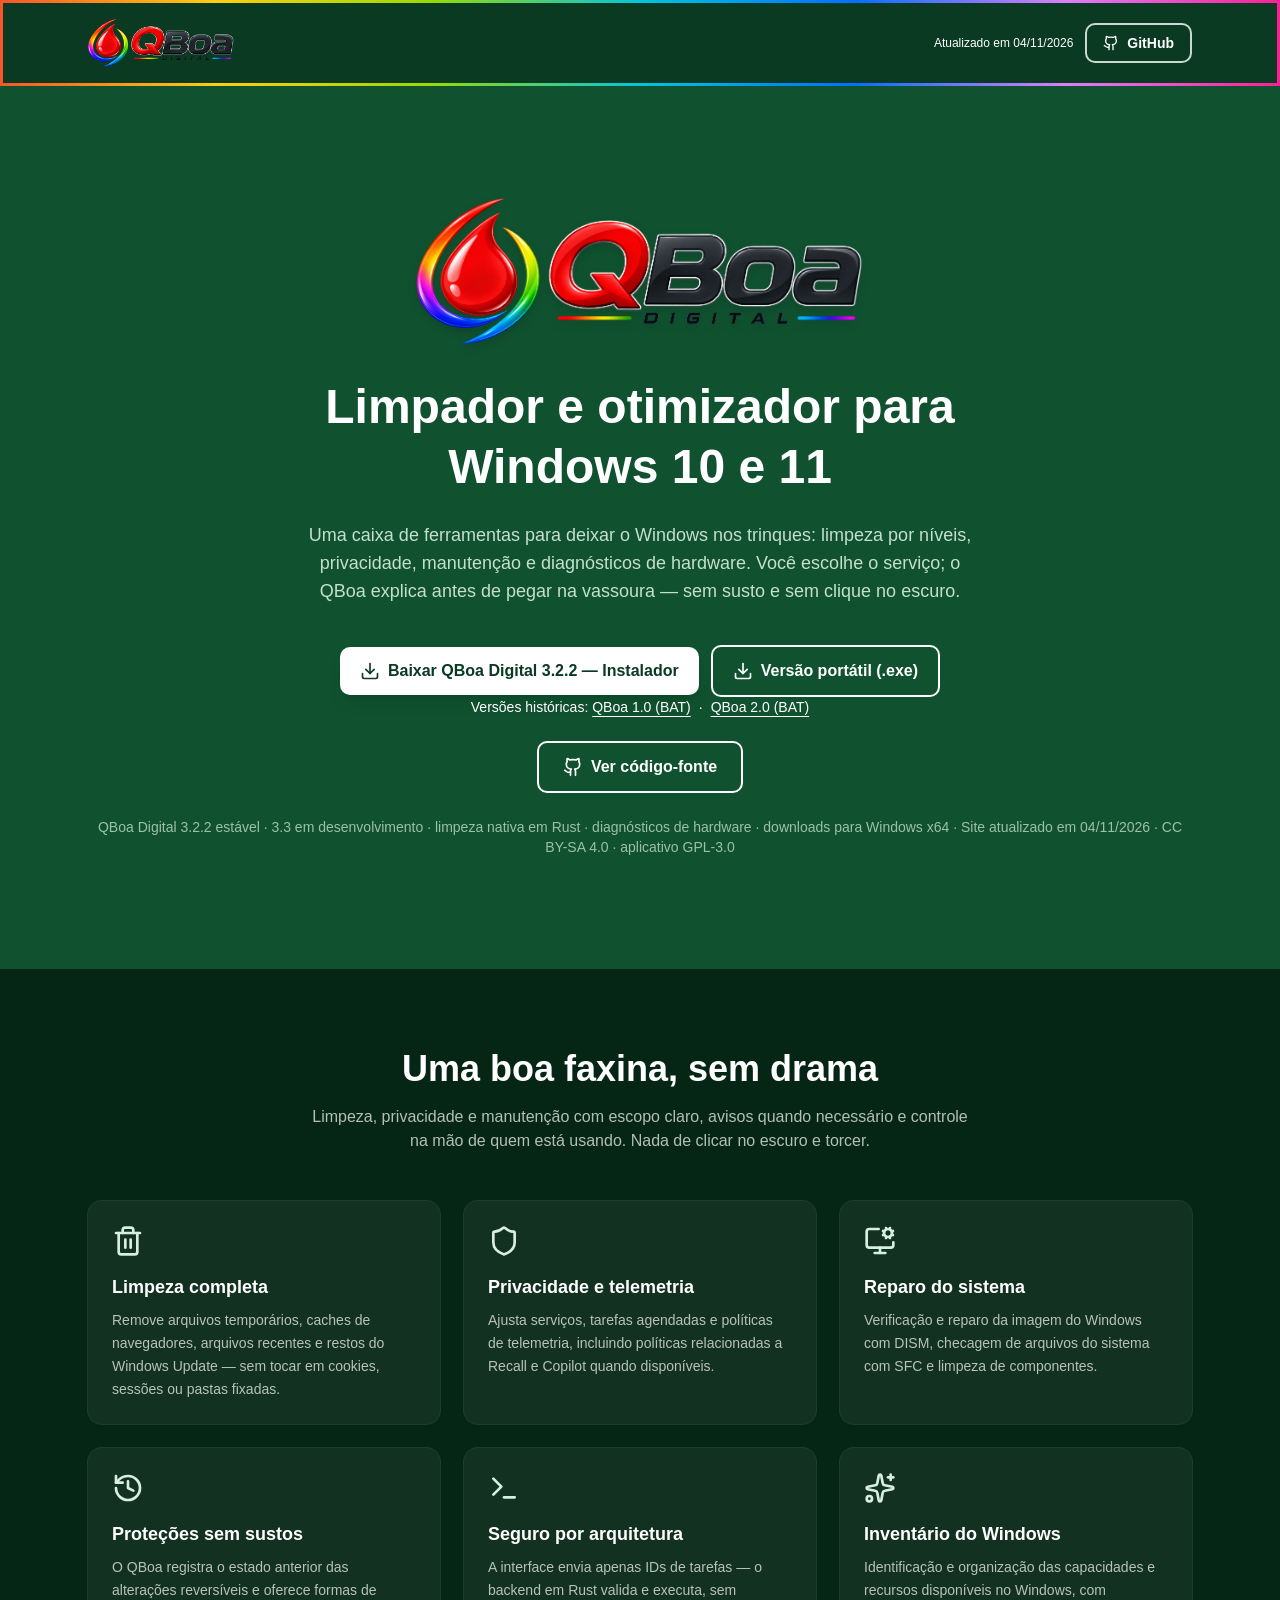
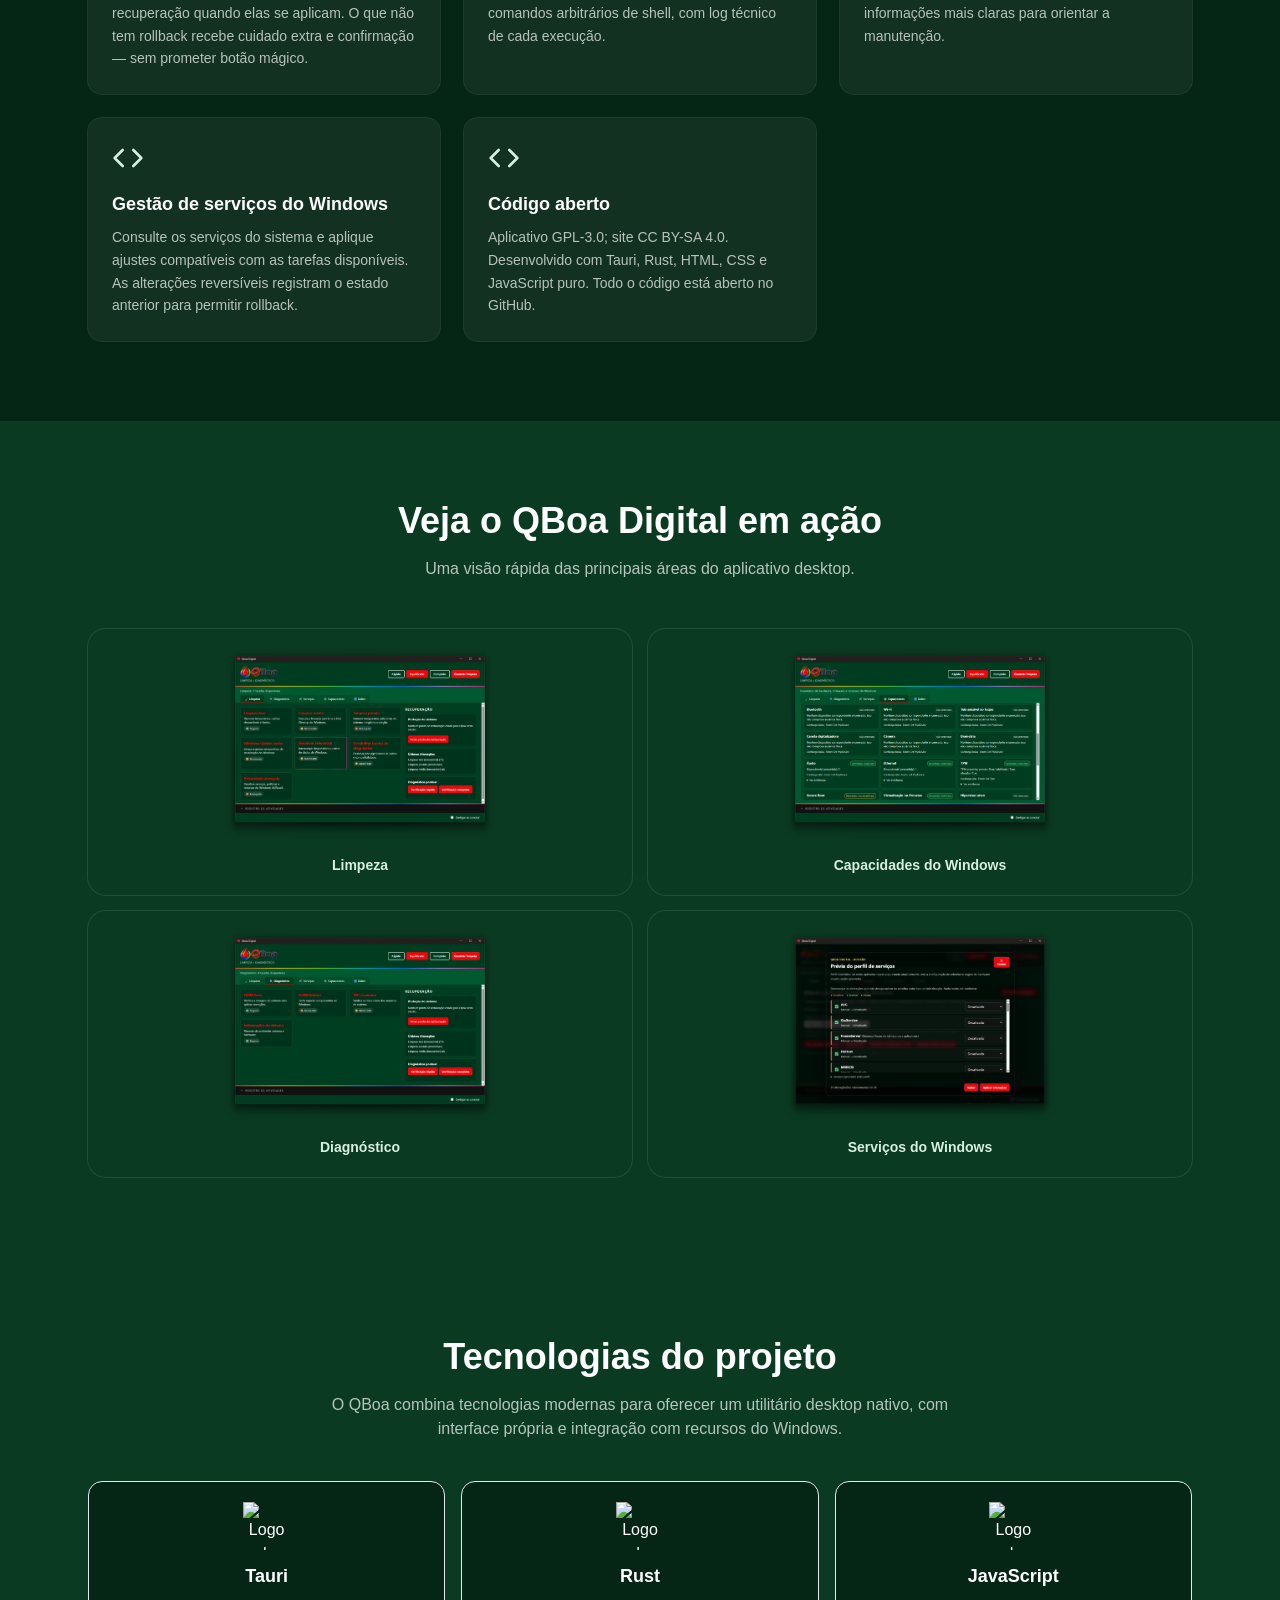
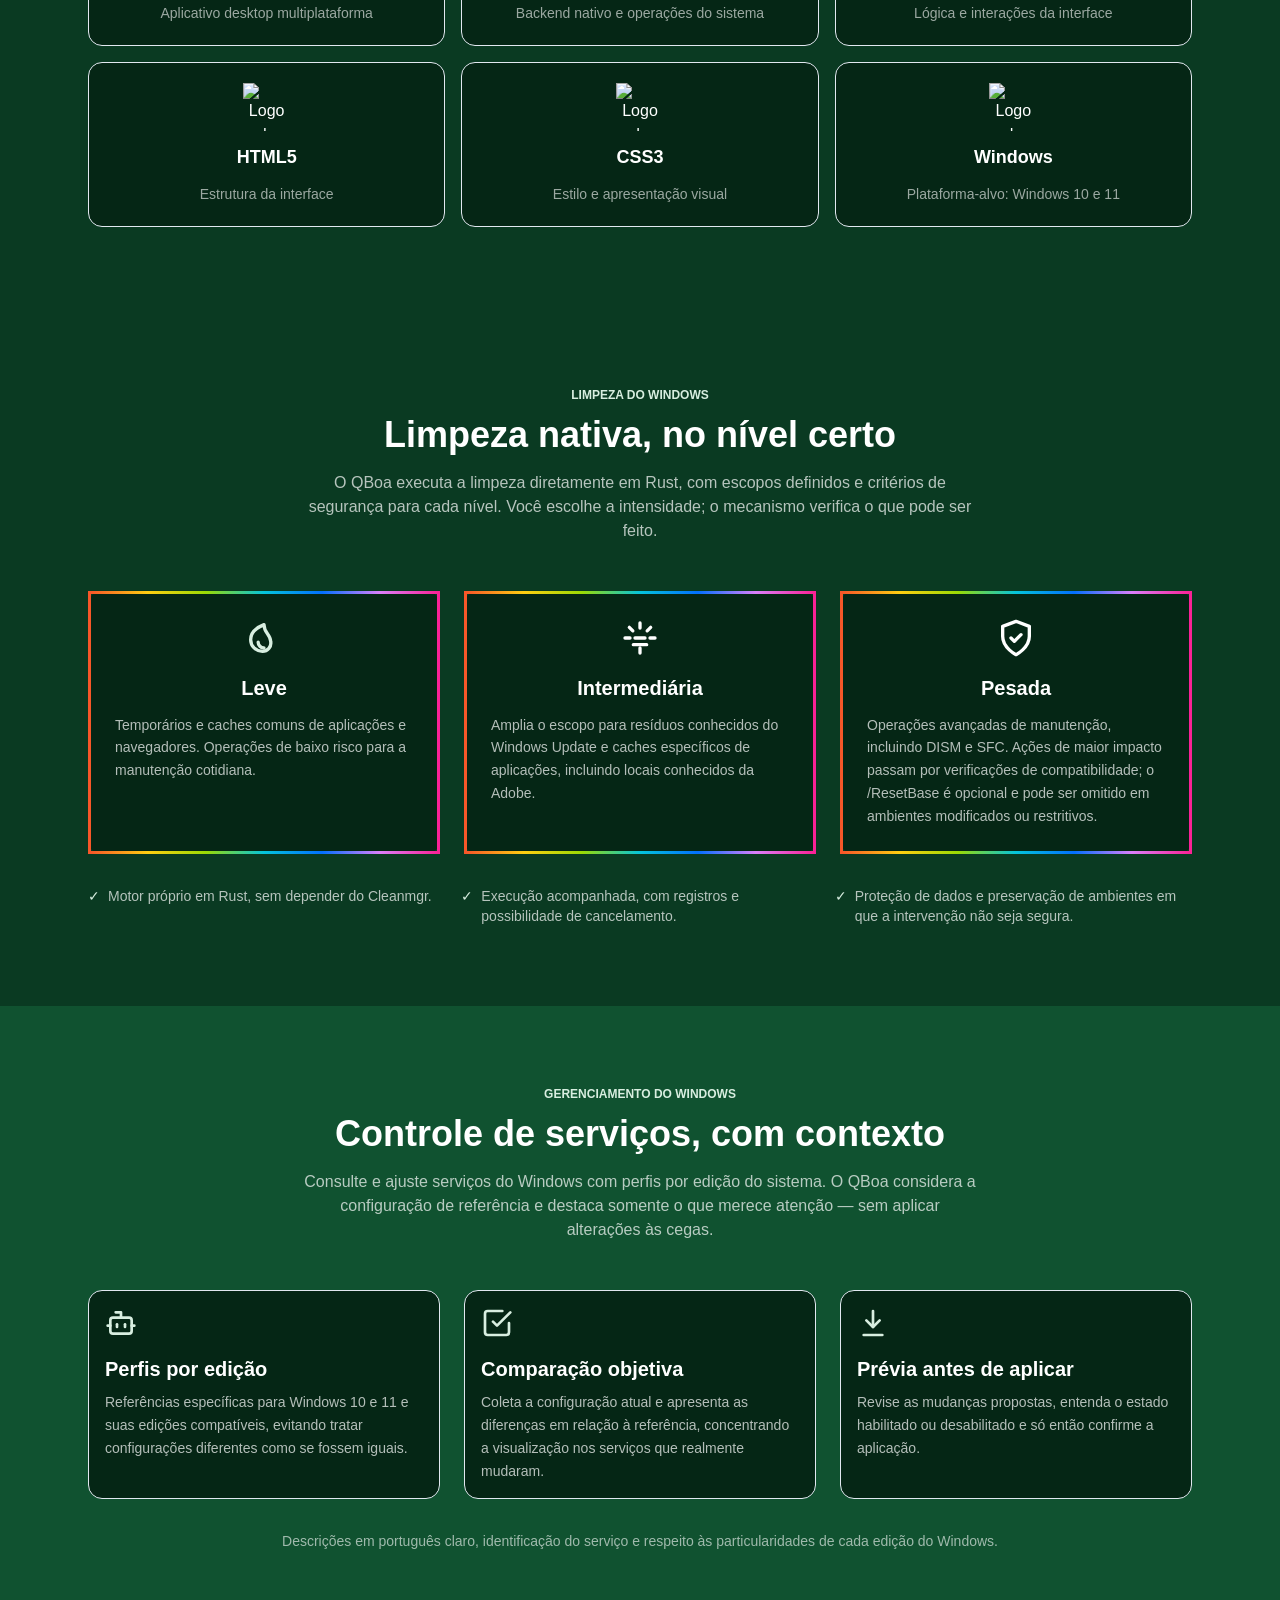
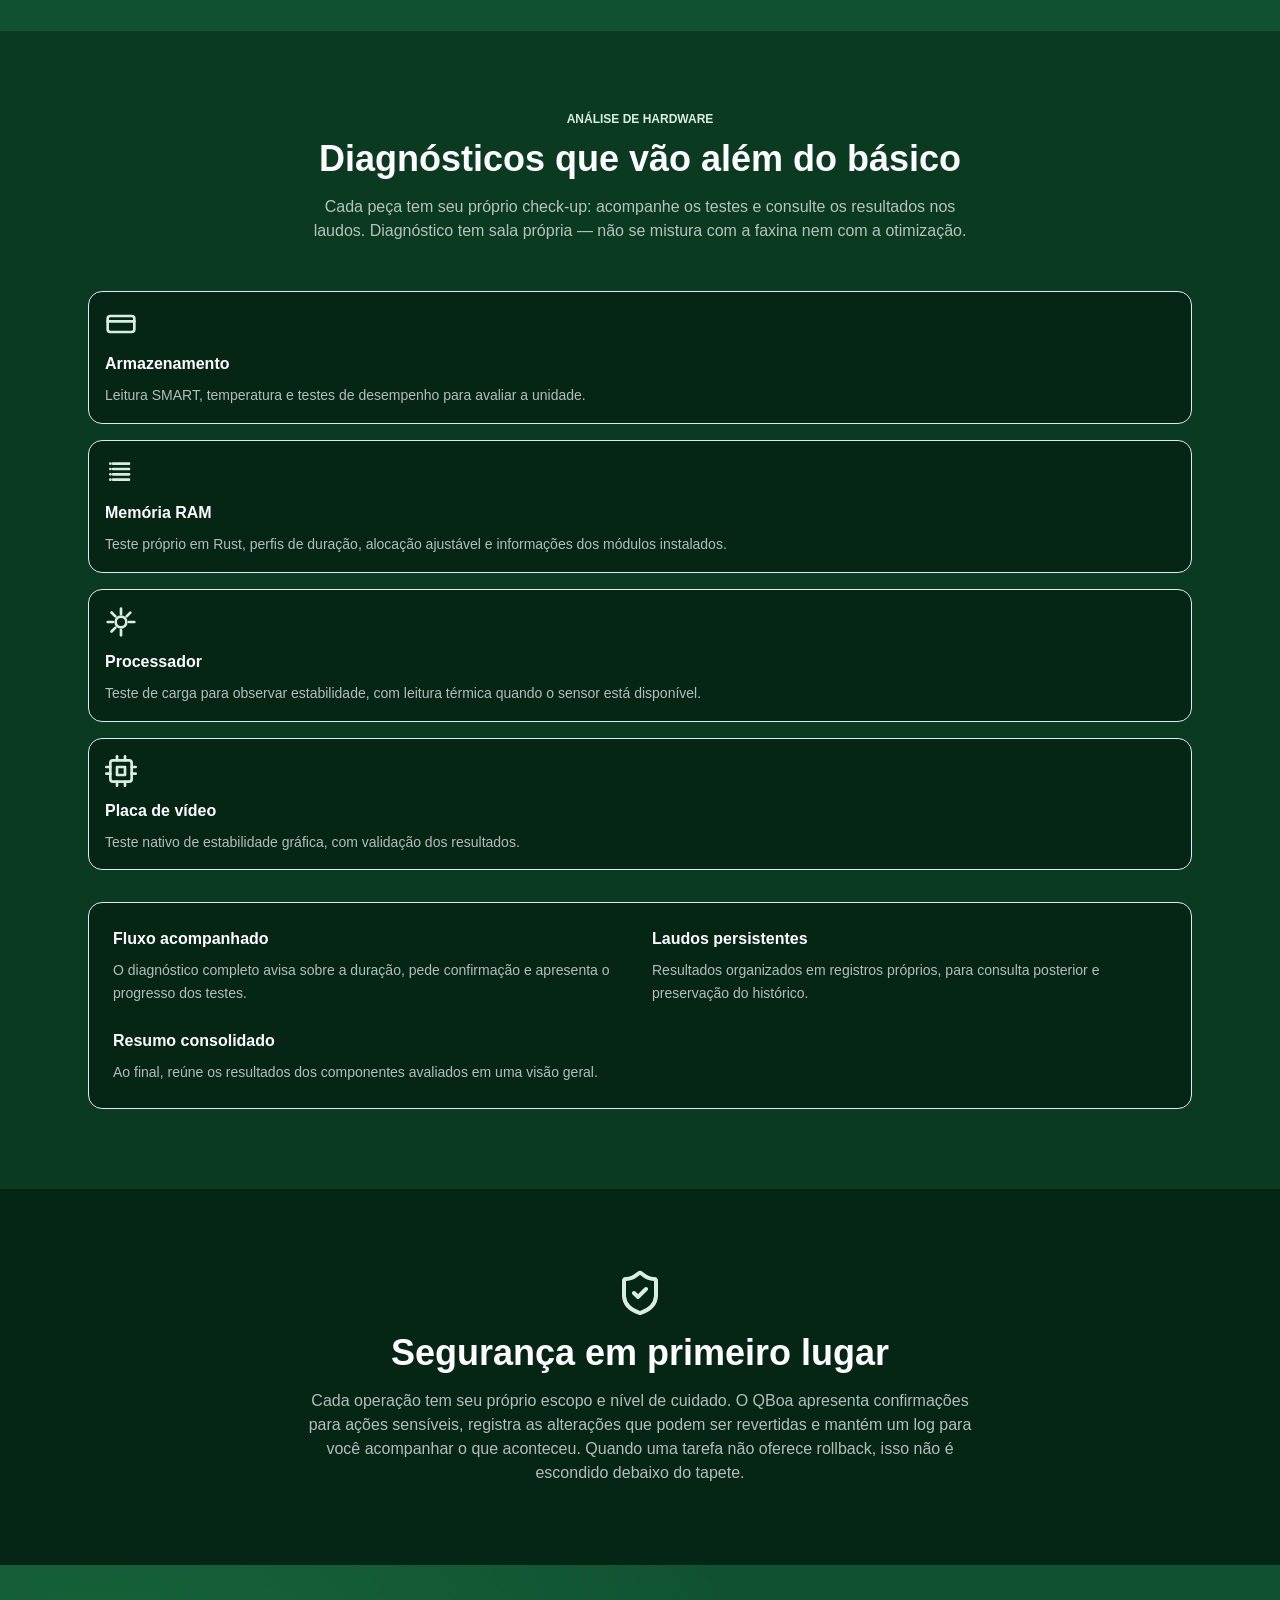
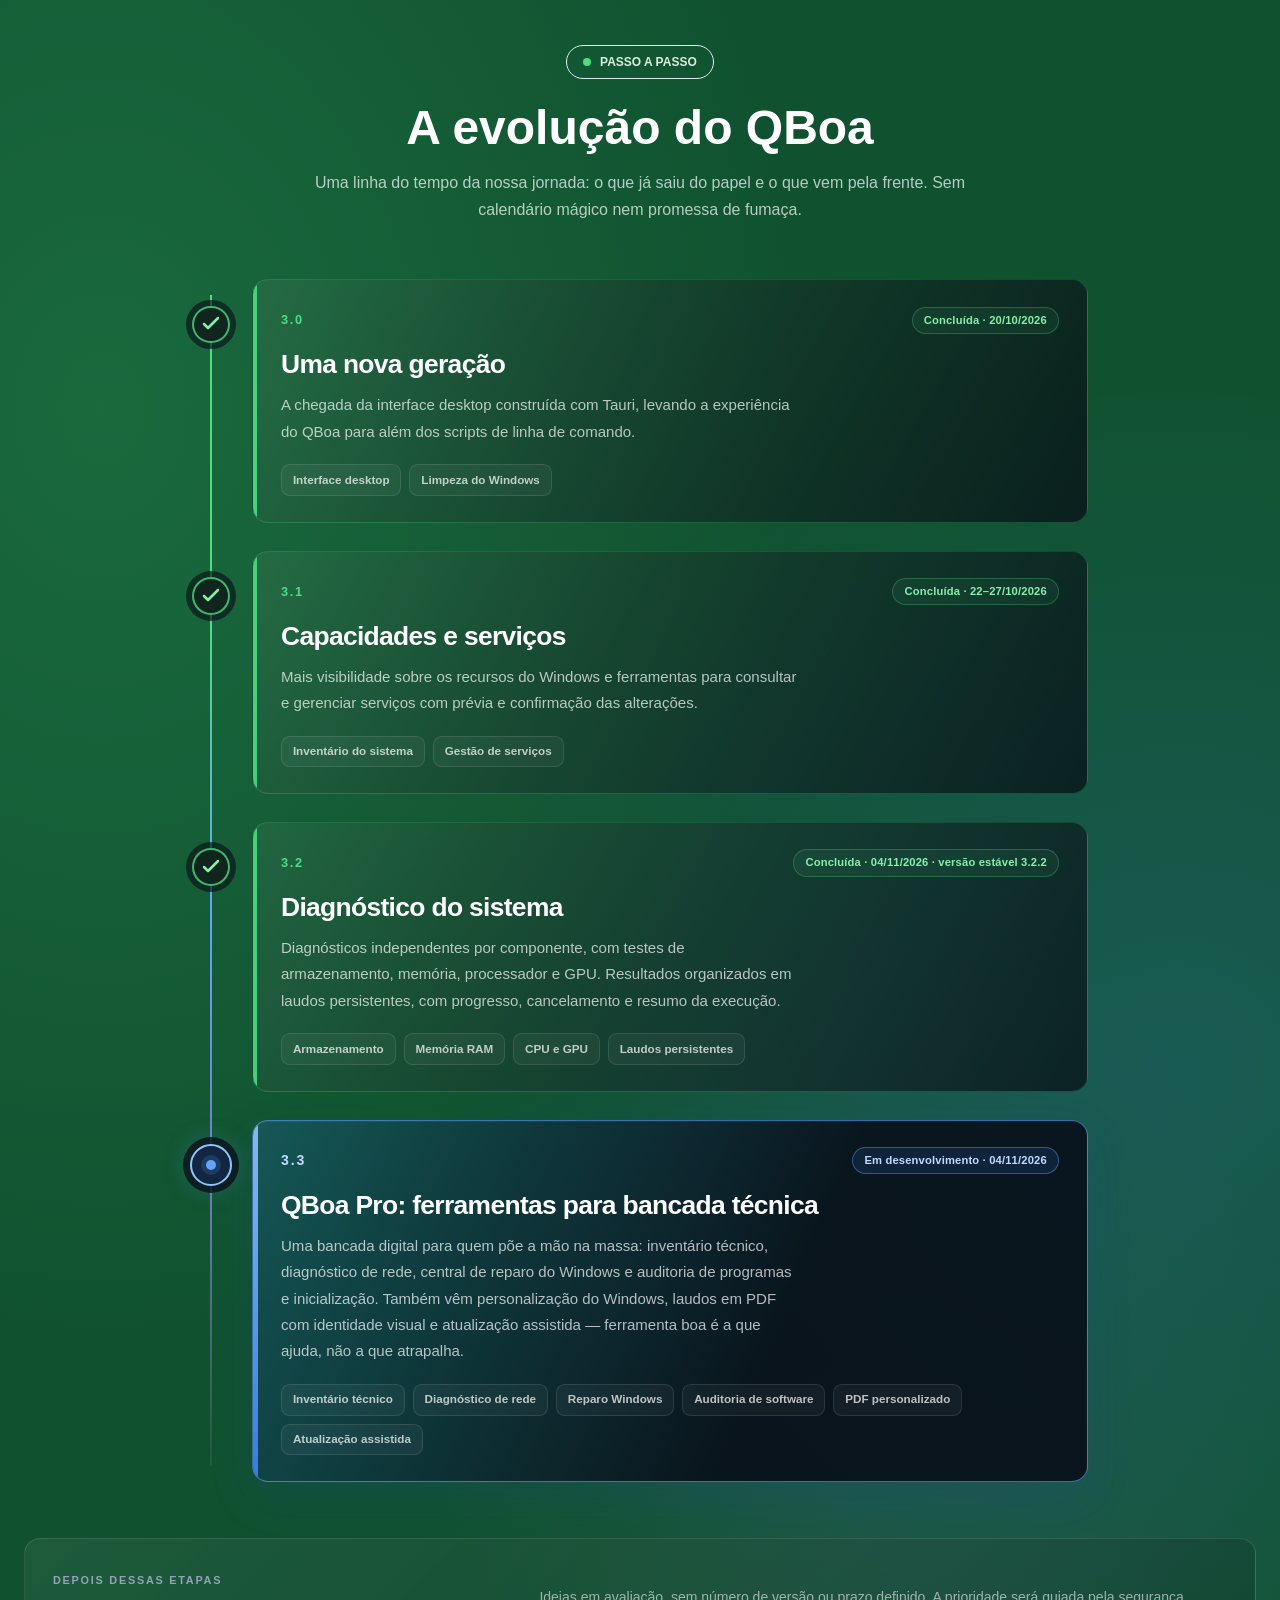
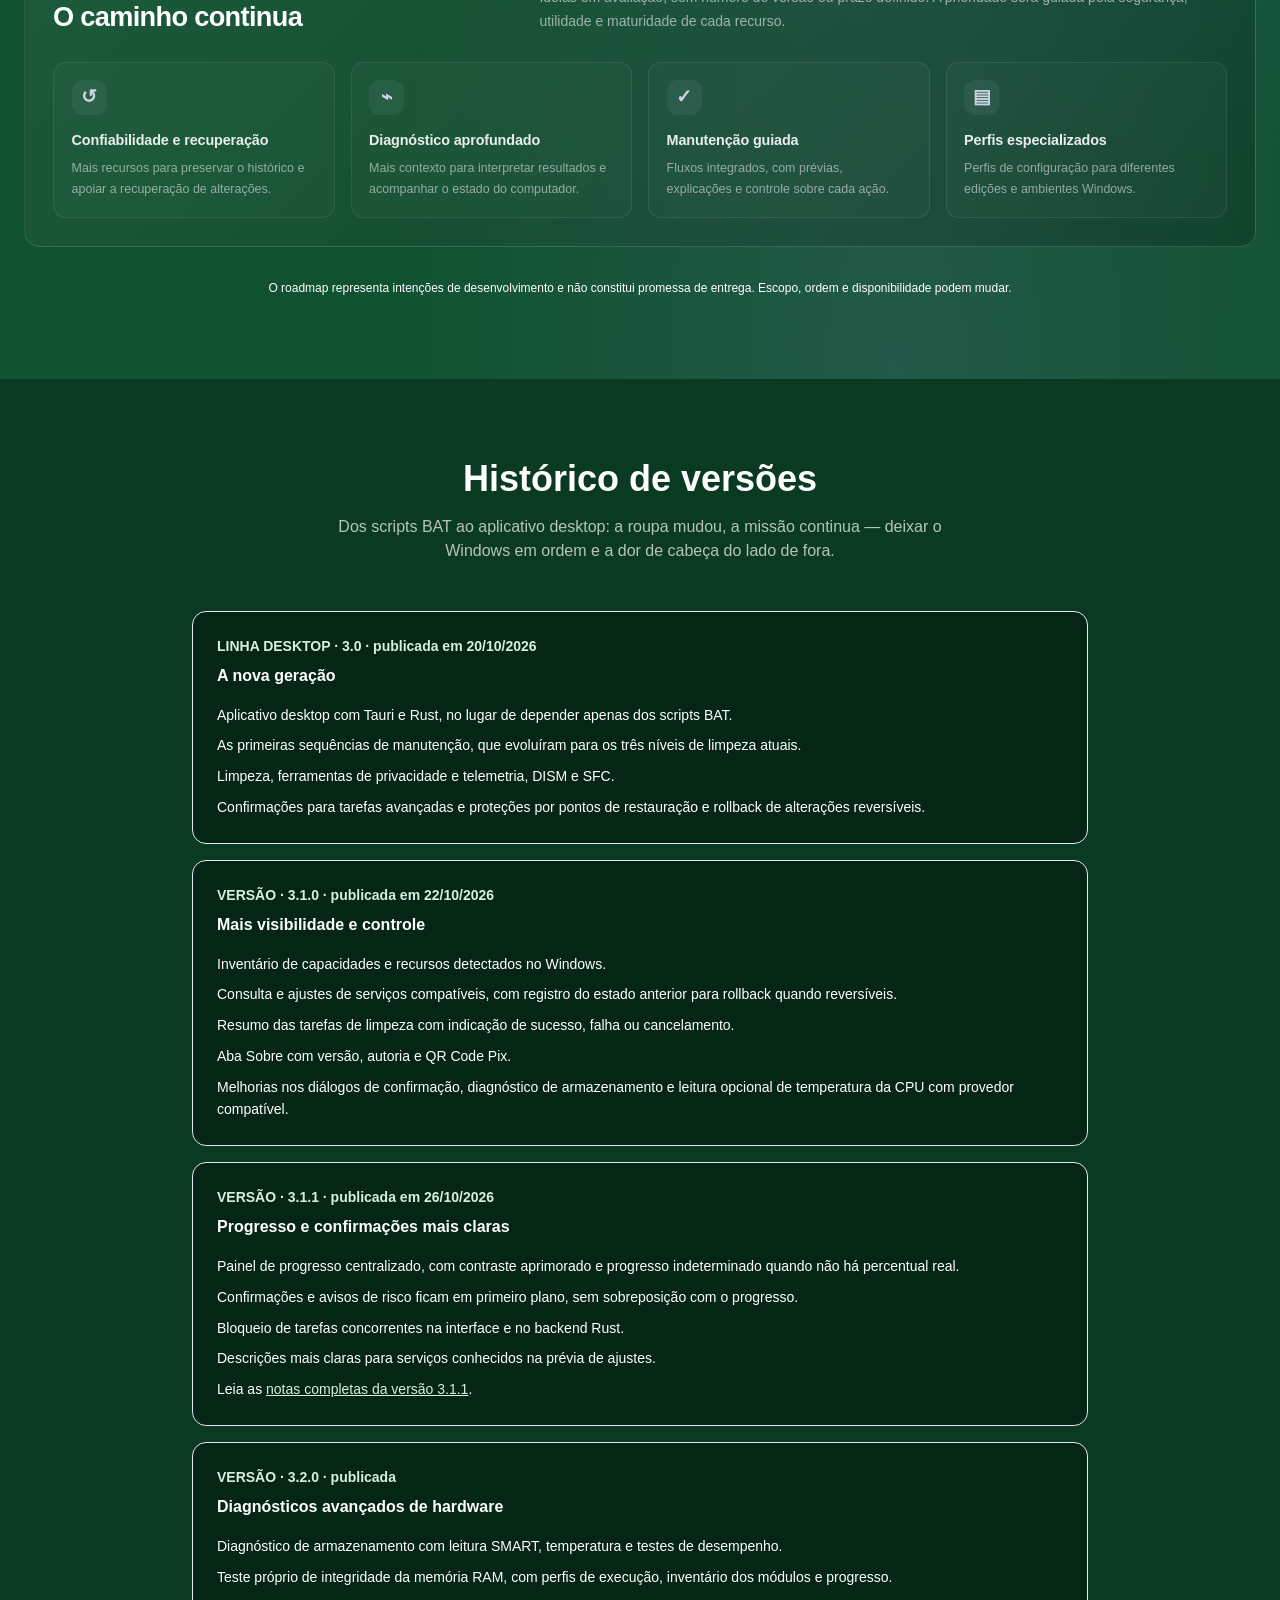
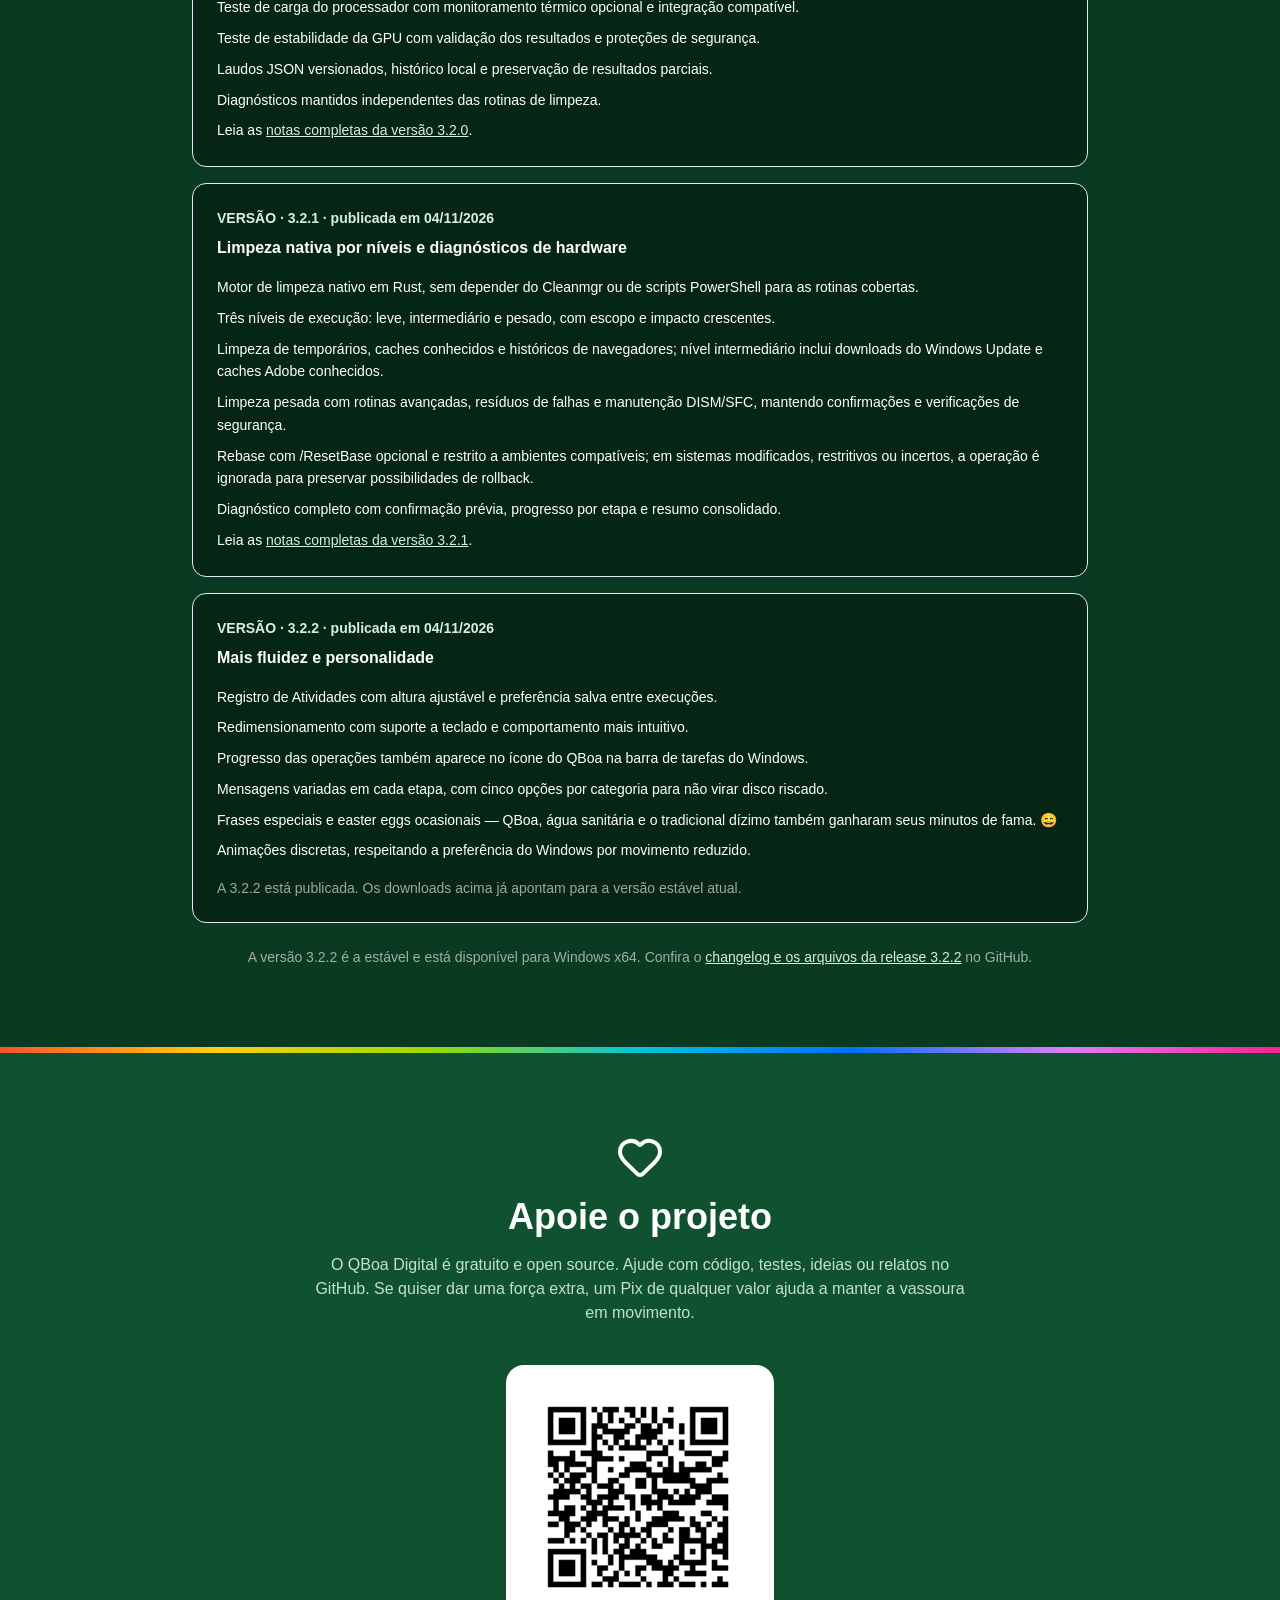
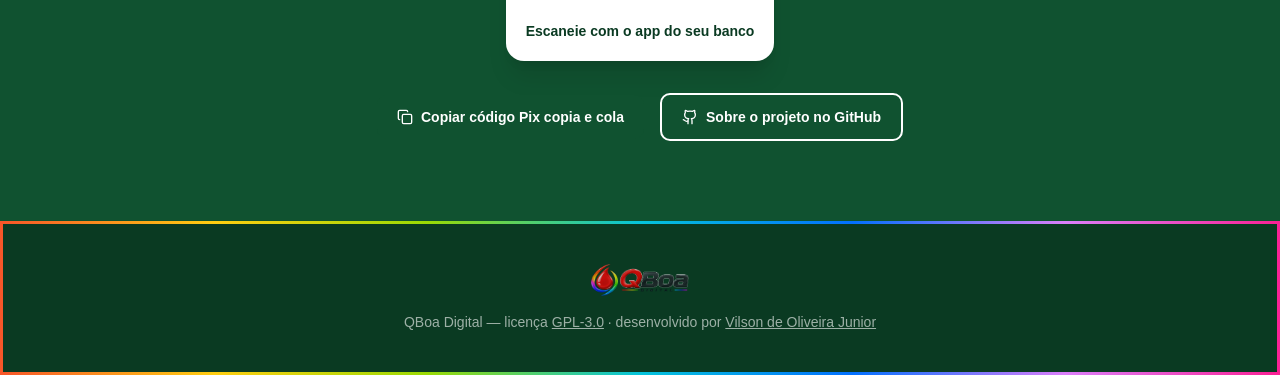
==== commit 3a134f7f: "Ajeitadinha: atualizar versão estável no roadmap para 3.2.2" ====
--- a/index.html
+++ b/index.html
@@ -123,7 +123,7 @@
 @media(max-width:700px){#roadmap .qboa-roadmap-timeline{margin-top:2.5rem}}
 </style></head><body><!--$--><div class="min-h-screen bg-qboa-deeper text-white"><header class="rainbow-border border-0 border-b-4 bg-qboa-dark"><div class="mx-auto flex max-w-6xl items-center justify-between px-6 py-4"><img src="./assets/logo-CElQSUoM.png" alt="QBoa Digital — logotipo" class="h-12 w-auto"/><div class="flex flex-wrap items-center justify-end gap-3"><span class="text-xs text-white/55">Atualizado em 04/11/2026</span><a href="https://github.com/bloodshinoda/qboa-digital" target="_blank" rel="noopener noreferrer" class="inline-flex items-center gap-2 rounded-lg border-2 border-white/80 px-4 py-2 text-sm font-semibold transition-colors hover:bg-white hover:text-qboa-dark"><svg xmlns="http://www.w3.org/2000/svg" width="24" height="24" viewBox="0 0 24 24" fill="none" stroke="currentColor" stroke-width="2" stroke-linecap="round" stroke-linejoin="round" class="lucide lucide-github h-4 w-4" aria-hidden="true"><path d="M15 22v-4a4.8 4.8 0 0 0-1-3.5c3 0 6-2 6-5.5.08-1.25-.27-2.48-1-3.5.28-1.15.28-2.35 0-3.5 0 0-1 0-3 1.5-2.64-.5-5.36-.5-8 0C6 2 5 2 5 2c-.3 1.15-.3 2.35 0 3.5A5.403 5.403 0 0 0 4 9c0 3.5 3 5.5 6 5.5-.39.49-.68 1.05-.85 1.65-.17.6-.22 1.23-.15 1.85v4"></path><path d="M9 18c-4.51 2-5-2-7-2"></path></svg>GitHub</a></div></div></header><section class="bg-qboa"><div class="mx-auto max-w-6xl px-6 py-20 text-center md:py-28"><img src="./assets/logo-CElQSUoM.png" alt="QBoa Digital" class="mx-auto mb-8 w-full max-w-md drop-shadow-lg"/><h1 class="mx-auto max-w-3xl text-3xl font-bold leading-tight md:text-5xl">Limpador e otimizador para Windows 10 e 11</h1><p class="mx-auto mt-6 max-w-2xl text-lg text-qboa-mint/90">Uma caixa de ferramentas para deixar o Windows nos trinques: limpeza por níveis, privacidade, manutenção e diagnósticos de hardware. Você escolhe o serviço; o QBoa explica antes de pegar na vassoura — sem susto e sem clique no escuro.</p><div class="mt-10 flex flex-wrap items-center justify-center gap-3"><a href="https://github.com/bloodshinoda/qboa-digital/releases/download/v3.2.2/qboa-digital-3.2.2-x64-installer.exe" download class="inline-flex items-center gap-2 rounded-lg bg-white px-5 py-3 font-semibold text-qboa-dark shadow-lg transition-transform hover:scale-105"><svg xmlns="http://www.w3.org/2000/svg" width="24" height="24" viewBox="0 0 24 24" fill="none" stroke="currentColor" stroke-width="2" stroke-linecap="round" stroke-linejoin="round" class="lucide lucide-download h-5 w-5" aria-hidden="true"><path d="M12 15V3"></path><path d="M21 15v4a2 2 0 0 1-2 2H5a2 2 0 0 1-2-2v-4"></path><path d="m7 10 5 5 5-5"></path></svg>Baixar QBoa Digital 3.2.2 — Instalador</a><a href="https://github.com/bloodshinoda/qboa-digital/releases/download/v3.2.2/qboa-digital-3.2.2-x64-portable.exe" download class="inline-flex items-center gap-2 rounded-lg border-2 border-white px-5 py-3 font-semibold text-white transition-colors hover:bg-white hover:text-qboa-dark"><svg xmlns="http://www.w3.org/2000/svg" width="24" height="24" viewBox="0 0 24 24" fill="none" stroke="currentColor" stroke-width="2" stroke-linecap="round" stroke-linejoin="round" class="lucide lucide-download h-5 w-5" aria-hidden="true"><path d="M12 15V3"></path><path d="M21 15v4a2 2 0 0 1-2 2H5a2 2 0 0 1-2-2v-4"></path><path d="m7 10 5 5 5-5"></path></svg>Versão portátil (.exe)</a></div><p class="mt-5 text-sm text-white/50">Versões históricas: <a href="/download/qboa-digital-1.0.zip" class="text-qboa-mint/80 underline underline-offset-4 transition-colors hover:text-qboa-mint">QBoa 1.0 (BAT)</a><span class="mx-2 text-white/30">·</span><a href="/download/qboa-digital-2.0.zip" class="text-qboa-mint/80 underline underline-offset-4 transition-colors hover:text-qboa-mint">QBoa 2.0 (BAT)</a></p><div class="mt-6 flex flex-wrap items-center justify-center gap-4"><a href="https://github.com/bloodshinoda/qboa-digital" target="_blank" rel="noopener noreferrer" class="inline-flex items-center gap-2 rounded-lg border-2 border-white px-6 py-3 font-semibold transition-colors hover:bg-white hover:text-qboa-dark"><svg xmlns="http://www.w3.org/2000/svg" width="24" height="24" viewBox="0 0 24 24" fill="none" stroke="currentColor" stroke-width="2" stroke-linecap="round" stroke-linejoin="round" class="lucide lucide-github h-5 w-5" aria-hidden="true"><path d="M15 22v-4a4.8 4.8 0 0 0-1-3.5c3 0 6-2 6-5.5.08-1.25-.27-2.48-1-3.5.28-1.15.28-2.35 0-3.5 0 0-1 0-3 1.5-2.64-.5-5.36-.5-8 0C6 2 5 2 5 2c-.3 1.15-.3 2.35 0 3.5A5.403 5.403 0 0 0 4 9c0 3.5 3 5.5 6 5.5-.39.49-.68 1.05-.85 1.65-.17.6-.22 1.23-.15 1.85v4"></path><path d="M9 18c-4.51 2-5-2-7-2"></path></svg>Ver código-fonte</a></div><p class="mt-6 text-sm text-qboa-mint/70">QBoa Digital 3.2.2 estável · 3.3 em desenvolvimento · limpeza nativa em Rust · diagnósticos de hardware · downloads para Windows x64 · Site atualizado em 04/11/2026 · CC BY-SA 4.0 · aplicativo GPL-3.0</p></div></section><section class="mx-auto max-w-6xl px-6 py-20"><h2 class="text-center text-3xl font-bold md:text-4xl">Uma boa faxina, sem drama</h2><p class="mx-auto mt-4 max-w-2xl text-center text-white/70">Limpeza, privacidade e manutenção com escopo claro, avisos quando necessário e controle na mão de quem está usando. Nada de clicar no escuro e torcer.</p><div class="mt-12 grid gap-6 md:grid-cols-2 lg:grid-cols-3"><article class="rounded-xl bg-white/5 p-6 ring-1 ring-white/10 transition-colors hover:bg-white/10"><svg xmlns="http://www.w3.org/2000/svg" width="24" height="24" viewBox="0 0 24 24" fill="none" stroke="currentColor" stroke-width="2" stroke-linecap="round" stroke-linejoin="round" class="lucide lucide-trash2 lucide-trash-2 h-8 w-8 text-qboa-mint" aria-hidden="true"><path d="M10 11v6"></path><path d="M14 11v6"></path><path d="M19 6v14a2 2 0 0 1-2 2H7a2 2 0 0 1-2-2V6"></path><path d="M3 6h18"></path><path d="M8 6V4a2 2 0 0 1 2-2h4a2 2 0 0 1 2 2v2"></path></svg><h3 class="mt-4 text-lg font-semibold">Limpeza completa</h3><p class="mt-2 text-sm leading-relaxed text-white/70">Remove arquivos temporários, caches de navegadores, arquivos recentes e restos do Windows Update — sem tocar em cookies, sessões ou pastas fixadas.</p></article><article class="rounded-xl bg-white/5 p-6 ring-1 ring-white/10 transition-colors hover:bg-white/10"><svg xmlns="http://www.w3.org/2000/svg" width="24" height="24" viewBox="0 0 24 24" fill="none" stroke="currentColor" stroke-width="2" stroke-linecap="round" stroke-linejoin="round" class="lucide lucide-shield h-8 w-8 text-qboa-mint" aria-hidden="true"><path d="M20 13c0 5-3.5 7.5-7.66 8.95a1 1 0 0 1-.67-.01C7.5 20.5 4 18 4 13V6a1 1 0 0 1 1-1c2 0 4.5-1.2 6.24-2.72a1.17 1.17 0 0 1 1.52 0C14.51 3.81 17 5 19 5a1 1 0 0 1 1 1z"></path></svg><h3 class="mt-4 text-lg font-semibold">Privacidade e telemetria</h3><p class="mt-2 text-sm leading-relaxed text-white/70">Ajusta serviços, tarefas agendadas e políticas de telemetria, incluindo políticas relacionadas a Recall e Copilot quando disponíveis.</p></article><article class="rounded-xl bg-white/5 p-6 ring-1 ring-white/10 transition-colors hover:bg-white/10"><svg xmlns="http://www.w3.org/2000/svg" width="24" height="24" viewBox="0 0 24 24" fill="none" stroke="currentColor" stroke-width="2" stroke-linecap="round" stroke-linejoin="round" class="lucide lucide-monitor-cog h-8 w-8 text-qboa-mint" aria-hidden="true"><path d="M12 17v4"></path><path d="m14.305 7.53.923-.382"></path><path d="m15.228 4.852-.923-.383"></path><path d="m16.852 3.228-.383-.924"></path><path d="m16.852 8.772-.383.923"></path><path d="m19.148 3.228.383-.924"></path><path d="m19.53 9.696-.382-.924"></path><path d="m20.772 4.852.924-.383"></path><path d="m20.772 7.148.924.383"></path><path d="M22 13v2a2 2 0 0 1-2 2H4a2 2 0 0 1-2-2V5a2 2 0 0 1 2-2h7"></path><path d="M8 21h8"></path><circle cx="18" cy="6" r="3"></circle></svg><h3 class="mt-4 text-lg font-semibold">Reparo do sistema</h3><p class="mt-2 text-sm leading-relaxed text-white/70">Verificação e reparo da imagem do Windows com DISM, checagem de arquivos do sistema com SFC e limpeza de componentes.</p></article><article class="rounded-xl bg-white/5 p-6 ring-1 ring-white/10 transition-colors hover:bg-white/10"><svg xmlns="http://www.w3.org/2000/svg" width="24" height="24" viewBox="0 0 24 24" fill="none" stroke="currentColor" stroke-width="2" stroke-linecap="round" stroke-linejoin="round" class="lucide lucide-history h-8 w-8 text-qboa-mint" aria-hidden="true"><path d="M3 12a9 9 0 1 0 9-9 9.75 9.75 0 0 0-6.74 2.74L3 8"></path><path d="M3 3v5h5"></path><path d="M12 7v5l4 2"></path></svg><h3 class="mt-4 text-lg font-semibold">Proteções sem sustos</h3><p class="mt-2 text-sm leading-relaxed text-white/70">O QBoa registra o estado anterior das alterações reversíveis e oferece formas de recuperação quando elas se aplicam. O que não tem rollback recebe cuidado extra e confirmação — sem prometer botão mágico.</p></article><article class="rounded-xl bg-white/5 p-6 ring-1 ring-white/10 transition-colors hover:bg-white/10"><svg xmlns="http://www.w3.org/2000/svg" width="24" height="24" viewBox="0 0 24 24" fill="none" stroke="currentColor" stroke-width="2" stroke-linecap="round" stroke-linejoin="round" class="lucide lucide-terminal h-8 w-8 text-qboa-mint" aria-hidden="true"><path d="M12 19h8"></path><path d="m4 17 6-6-6-6"></path></svg><h3 class="mt-4 text-lg font-semibold">Seguro por arquitetura</h3><p class="mt-2 text-sm leading-relaxed text-white/70">A interface envia apenas IDs de tarefas — o backend em Rust valida e executa, sem comandos arbitrários de shell, com log técnico de cada execução.</p></article><article class="rounded-xl bg-white/5 p-6 ring-1 ring-white/10 transition-colors hover:bg-white/10"><svg xmlns="http://www.w3.org/2000/svg" width="24" height="24" viewBox="0 0 24 24" fill="none" stroke="currentColor" stroke-width="2" stroke-linecap="round" stroke-linejoin="round" class="lucide lucide-sparkles h-8 w-8 text-qboa-mint" aria-hidden="true"><path d="M11.017 2.814a1 1 0 0 1 1.966 0l1.051 5.558a2 2 0 0 0 1.594 1.594l5.558 1.051a1 1 0 0 1 0 1.966l-5.558 1.051a2 2 0 0 0-1.594 1.594l-1.051 5.558a1 1 0 0 1-1.966 0l-1.051-5.558a2 2 0 0 0-1.594-1.594l-5.558-1.051a1 1 0 0 1 0-1.966l5.558-1.051a2 2 0 0 0 1.594-1.594z"></path><path d="M20 2v4"></path><path d="M22 4h-4"></path><circle cx="4" cy="20" r="2"></circle></svg><h3 class="mt-4 text-lg font-semibold">Inventário do Windows</h3><p class="mt-2 text-sm leading-relaxed text-white/70">Identificação e organização das capacidades e recursos disponíveis no Windows, com informações mais claras para orientar a manutenção.</p></article><article class="rounded-xl bg-white/5 p-6 ring-1 ring-white/10 transition-colors hover:bg-white/10"><svg xmlns="http://www.w3.org/2000/svg" width="24" height="24" viewBox="0 0 24 24" fill="none" stroke="currentColor" stroke-width="2" stroke-linecap="round" stroke-linejoin="round" class="lucide lucide-code h-8 w-8 text-qboa-mint" aria-hidden="true"><polyline points="16 18 22 12 16 6"></polyline><polyline points="8 6 2 12 8 18"></polyline></svg><h3 class="mt-4 text-lg font-semibold">Gestão de serviços do Windows</h3><p class="mt-2 text-sm leading-relaxed text-white/70">Consulte os serviços do sistema e aplique ajustes compatíveis com as tarefas disponíveis. As alterações reversíveis registram o estado anterior para permitir rollback.</p></article><article class="rounded-xl bg-white/5 p-6 ring-1 ring-white/10 transition-colors hover:bg-white/10"><svg xmlns="http://www.w3.org/2000/svg" width="24" height="24" viewBox="0 0 24 24" fill="none" stroke="currentColor" stroke-width="2" stroke-linecap="round" stroke-linejoin="round" class="lucide lucide-code h-8 w-8 text-qboa-mint" aria-hidden="true"><polyline points="16 18 22 12 16 6"></polyline><polyline points="8 6 2 12 8 18"></polyline></svg><h3 class="mt-4 text-lg font-semibold">Código aberto</h3><p class="mt-2 text-sm leading-relaxed text-white/70">Aplicativo GPL-3.0; site CC BY-SA 4.0. Desenvolvido com Tauri, Rust, HTML, CSS e JavaScript puro. Todo o código está aberto no GitHub.</p></article></div></section><section id="galeria" class="bg-qboa-dark"><div class="mx-auto max-w-6xl px-6 py-20"><h2 class="text-center text-3xl font-bold md:text-4xl">Veja o QBoa Digital em ação</h2><p class="mx-auto mt-4 max-w-2xl text-center text-white/70">Uma visão rápida das principais áreas do aplicativo desktop.</p><div class="qboa-gallery-grid mt-12"><figure class="flex flex-col items-center gap-4 rounded-2xl bg-white/[0.03] p-5 ring-1 ring-white/10"><img src="./assets/limpeza.png" alt="Tela de limpeza do QBoa Digital" loading="lazy" class="qboa-gallery-thumb h-auto w-full object-contain drop-shadow-2xl" tabindex="0" role="button" aria-haspopup="dialog"/><figcaption class="text-center text-sm font-semibold text-qboa-mint">Limpeza</figcaption></figure><figure class="flex flex-col items-center gap-4 rounded-2xl bg-white/[0.03] p-5 ring-1 ring-white/10"><img src="./assets/capacidades.png" alt="Inventário de capacidades do Windows no QBoa Digital" loading="lazy" class="qboa-gallery-thumb h-auto w-full object-contain drop-shadow-2xl" tabindex="0" role="button" aria-haspopup="dialog"/><figcaption class="text-center text-sm font-semibold text-qboa-mint">Capacidades do Windows</figcaption></figure><figure class="flex flex-col items-center gap-4 rounded-2xl bg-white/[0.03] p-5 ring-1 ring-white/10"><img src="./assets/diagn%C3%B3stico.png" alt="Tela de diagnóstico do QBoa Digital" loading="lazy" class="qboa-gallery-thumb h-auto w-full object-contain drop-shadow-2xl" tabindex="0" role="button" aria-haspopup="dialog"/><figcaption class="text-center text-sm font-semibold text-qboa-mint">Diagnóstico</figcaption></figure><figure class="flex flex-col items-center gap-4 rounded-2xl bg-white/[0.03] p-5 ring-1 ring-white/10"><img src="./assets/servi%C3%A7os.png" alt="Gerenciamento de serviços do Windows no QBoa Digital" loading="lazy" class="qboa-gallery-thumb h-auto w-full object-contain drop-shadow-2xl" tabindex="0" role="button" aria-haspopup="dialog"/><figcaption class="text-center text-sm font-semibold text-qboa-mint">Serviços do Windows</figcaption></figure></div></div></section><section id="tecnologias" class="bg-qboa-dark"><div class="mx-auto max-w-6xl px-6 py-20"><h2 class="text-center text-3xl font-bold md:text-4xl">Tecnologias do projeto</h2><p class="mx-auto mt-4 max-w-2xl text-center text-white/70">O QBoa combina tecnologias modernas para oferecer um utilitário desktop nativo, com interface própria e integração com recursos do Windows.</p><div class="qboa-tech-grid mx-auto mt-10 max-w-5xl"><article class="flex flex-col items-center gap-3 rounded-xl border border-white/10 bg-qboa-deeper p-5 text-center transition-transform hover:-translate-y-1"><img src="https://cdn.simpleicons.org/tauri/FFC131" alt="Logo do Tauri" class="h-12 w-12 object-contain" width="48" height="48" loading="lazy"/><h3 class="text-lg font-bold">Tauri</h3><p class="text-sm leading-relaxed text-white/60">Aplicativo desktop multiplataforma</p></article><article class="flex flex-col items-center gap-3 rounded-xl border border-white/10 bg-qboa-deeper p-5 text-center transition-transform hover:-translate-y-1"><img src="https://cdn.simpleicons.org/rust/FFFFFF" alt="Logo da linguagem Rust" class="h-12 w-12 object-contain" width="48" height="48" loading="lazy"/><h3 class="text-lg font-bold">Rust</h3><p class="text-sm leading-relaxed text-white/60">Backend nativo e operações do sistema</p></article><article class="flex flex-col items-center gap-3 rounded-xl border border-white/10 bg-qboa-deeper p-5 text-center transition-transform hover:-translate-y-1"><img src="https://cdn.simpleicons.org/javascript/F7DF1E" alt="Logo do JavaScript" class="h-12 w-12 object-contain" width="48" height="48" loading="lazy"/><h3 class="text-lg font-bold">JavaScript</h3><p class="text-sm leading-relaxed text-white/60">Lógica e interações da interface</p></article><article class="flex flex-col items-center gap-3 rounded-xl border border-white/10 bg-qboa-deeper p-5 text-center transition-transform hover:-translate-y-1"><img src="https://cdn.simpleicons.org/html5/E34F26" alt="Logo do HTML5" class="h-12 w-12 object-contain" width="48" height="48" loading="lazy"/><h3 class="text-lg font-bold">HTML5</h3><p class="text-sm leading-relaxed text-white/60">Estrutura da interface</p></article><article class="flex flex-col items-center gap-3 rounded-xl border border-white/10 bg-qboa-deeper p-5 text-center transition-transform hover:-translate-y-1"><img src="https://cdn.jsdelivr.net/gh/devicons/devicon@latest/icons/css3/css3-original.svg" alt="Logo do CSS3" class="h-12 w-12 object-contain" width="48" height="48" loading="lazy"/><h3 class="text-lg font-bold">CSS3</h3><p class="text-sm leading-relaxed text-white/60">Estilo e apresentação visual</p></article><article class="flex flex-col items-center gap-3 rounded-xl border border-white/10 bg-qboa-deeper p-5 text-center transition-transform hover:-translate-y-1"><img src="https://cdn.jsdelivr.net/gh/devicons/devicon@latest/icons/windows8/windows8-original.svg" alt="Logo do Windows" class="h-12 w-12 object-contain" width="48" height="48" loading="lazy"/><h3 class="text-lg font-bold">Windows</h3><p class="text-sm leading-relaxed text-white/60">Plataforma-alvo: Windows 10 e 11</p></article></div></div></section><section id="limpeza" class="bg-qboa-dark"><div class="mx-auto max-w-6xl px-6 py-20"><div class="mx-auto max-w-3xl text-center"><p class="text-xs font-bold uppercase tracking-[.22em] text-qboa-mint">Limpeza do Windows</p><h2 class="mt-3 text-3xl font-bold md:text-4xl">Limpeza nativa, no nível certo</h2><p class="mx-auto mt-4 max-w-2xl text-white/70">O QBoa executa a limpeza diretamente em Rust, com escopos definidos e critérios de segurança para cada nível. Você escolhe a intensidade; o mecanismo verifica o que pode ser feito.</p></div><div class="mt-12 grid gap-6 md:grid-cols-3"><article class="rainbow-border rounded-xl bg-qboa-deeper p-6"><svg xmlns="http://www.w3.org/2000/svg" width="24" height="24" viewBox="0 0 24 24" fill="none" stroke="currentColor" stroke-width="2" stroke-linecap="round" stroke-linejoin="round" class="mx-auto h-10 w-10 text-qboa-mint" aria-hidden="true"><path d="M11 20A7 7 0 0 1 4 13c0-4 3-7 8-9 0 5 4 6 4 10a5 5 0 0 1-5 6Z"></path><path d="M8.5 14.5A3.5 3.5 0 0 0 12 18"></path></svg><h3 class="mt-4 text-center text-xl font-bold">Leve</h3><p class="mt-3 text-sm leading-relaxed text-white/70">Temporários e caches comuns de aplicações e navegadores. Operações de baixo risco para a manutenção cotidiana.</p></article><article class="rainbow-border rounded-xl bg-qboa-deeper p-6"><svg xmlns="http://www.w3.org/2000/svg" width="24" height="24" viewBox="0 0 24 24" fill="none" stroke="currentColor" stroke-width="2" stroke-linecap="round" stroke-linejoin="round" class="mx-auto h-10 w-10 text-blue-300" aria-hidden="true"><path d="M12 3v3"></path><path d="M18.4 5.6 16.3 7.7"></path><path d="M21 12h-3"></path><path d="M5.6 5.6 7.7 7.7"></path><path d="M3 12h3"></path><path d="M12 21v-3"></path><path d="M8 16h8"></path><path d="M9 12h6"></path></svg><h3 class="mt-4 text-center text-xl font-bold">Intermediária</h3><p class="mt-3 text-sm leading-relaxed text-white/70">Amplia o escopo para resíduos conhecidos do Windows Update e caches específicos de aplicações, incluindo locais conhecidos da Adobe.</p></article><article class="rainbow-border rounded-xl bg-qboa-deeper p-6"><svg xmlns="http://www.w3.org/2000/svg" width="24" height="24" viewBox="0 0 24 24" fill="none" stroke="currentColor" stroke-width="2" stroke-linecap="round" stroke-linejoin="round" class="mx-auto h-10 w-10 text-purple-300" aria-hidden="true"><path d="M12 22s8-4 8-11V5l-8-3-8 3v6c0 7 8 11 8 11Z"></path><path d="m9 12 2 2 4-4"></path></svg><h3 class="mt-4 text-center text-xl font-bold">Pesada</h3><p class="mt-3 text-sm leading-relaxed text-white/70">Operações avançadas de manutenção, incluindo DISM e SFC. Ações de maior impacto passam por verificações de compatibilidade; o /ResetBase é opcional e pode ser omitido em ambientes modificados ou restritivos.</p></article></div><div class="mt-8 grid gap-4 text-sm text-white/70 md:grid-cols-3"><p class="flex items-start gap-2"><span class="text-qboa-mint">✓</span> Motor próprio em Rust, sem depender do Cleanmgr.</p><p class="flex items-start gap-2"><span class="text-qboa-mint">✓</span> Execução acompanhada, com registros e possibilidade de cancelamento.</p><p class="flex items-start gap-2"><span class="text-qboa-mint">✓</span> Proteção de dados e preservação de ambientes em que a intervenção não seja segura.</p></div></div></section>
 <section id="servicos" class="bg-qboa"><div class="mx-auto max-w-6xl px-6 py-20"><div class="mx-auto max-w-3xl text-center"><p class="text-xs font-bold uppercase tracking-[.22em] text-qboa-mint">Gerenciamento do Windows</p><h2 class="mt-3 text-3xl font-bold md:text-4xl">Controle de serviços, com contexto</h2><p class="mx-auto mt-4 max-w-2xl text-white/70">Consulte e ajuste serviços do Windows com perfis por edição do sistema. O QBoa considera a configuração de referência e destaca somente o que merece atenção — sem aplicar alterações às cegas.</p></div><div class="mt-12 grid gap-6 md:grid-cols-3"><article class="rounded-xl border border-white/10 bg-qboa-deeper p-4 sm:p-6"><svg xmlns="http://www.w3.org/2000/svg" width="24" height="24" viewBox="0 0 24 24" fill="none" stroke="currentColor" stroke-width="2" stroke-linecap="round" stroke-linejoin="round" class="h-8 w-8 text-qboa-mint sm:h-9 sm:w-9" aria-hidden="true"><path d="M12 8V4H8"></path><rect width="16" height="12" x="4" y="8" rx="2"></rect><path d="M2 14h2"></path><path d="M20 14h2"></path><path d="M15 13v2"></path><path d="M9 13v2"></path></svg><h3 class="mt-4 text-xl font-bold">Perfis por edição</h3><p class="mt-2 text-sm leading-relaxed text-white/70">Referências específicas para Windows 10 e 11 e suas edições compatíveis, evitando tratar configurações diferentes como se fossem iguais.</p></article><article class="rounded-xl border border-white/10 bg-qboa-deeper p-4 sm:p-6"><svg xmlns="http://www.w3.org/2000/svg" width="24" height="24" viewBox="0 0 24 24" fill="none" stroke="currentColor" stroke-width="2" stroke-linecap="round" stroke-linejoin="round" class="h-8 w-8 text-qboa-mint sm:h-9 sm:w-9" aria-hidden="true"><path d="m9 11 3 3L22 4"></path><path d="M21 12v7a2 2 0 0 1-2 2H5a2 2 0 0 1-2-2V5a2 2 0 0 1 2-2h11"></path></svg><h3 class="mt-4 text-xl font-bold">Comparação objetiva</h3><p class="mt-2 text-sm leading-relaxed text-white/70">Coleta a configuração atual e apresenta as diferenças em relação à referência, concentrando a visualização nos serviços que realmente mudaram.</p></article><article class="rounded-xl border border-white/10 bg-qboa-deeper p-4 sm:p-6"><svg xmlns="http://www.w3.org/2000/svg" width="24" height="24" viewBox="0 0 24 24" fill="none" stroke="currentColor" stroke-width="2" stroke-linecap="round" stroke-linejoin="round" class="h-8 w-8 text-qboa-mint sm:h-9 sm:w-9" aria-hidden="true"><path d="M12 3v12"></path><path d="m7 10 5 5 5-5"></path><path d="M5 21h14"></path></svg><h3 class="mt-4 text-xl font-bold">Prévia antes de aplicar</h3><p class="mt-2 text-sm leading-relaxed text-white/70">Revise as mudanças propostas, entenda o estado habilitado ou desabilitado e só então confirme a aplicação.</p></article></div><p class="mx-auto mt-8 max-w-3xl text-center text-sm text-white/60">Descrições em português claro, identificação do serviço e respeito às particularidades de cada edição do Windows.</p></div></section>
-<section id="diagnosticos" class="bg-qboa-dark"><div class="mx-auto max-w-6xl px-6 py-20"><div class="mx-auto max-w-3xl text-center"><p class="text-xs font-bold uppercase tracking-[.22em] text-qboa-mint">Análise de hardware</p><h2 class="mt-3 text-3xl font-bold md:text-4xl">Diagnósticos que vão além do básico</h2><p class="mx-auto mt-4 max-w-2xl text-white/70">Cada peça tem seu próprio check-up: acompanhe os testes e consulte os resultados nos laudos. Diagnóstico tem sala própria — não se mistura com a faxina nem com a otimização.</p></div><div class="mt-12 grid gap-4 sm:grid-cols-2 sm:gap-6"><article class="rounded-xl border border-white/10 bg-qboa-deeper p-4 sm:p-6"><svg xmlns="http://www.w3.org/2000/svg" width="24" height="24" viewBox="0 0 24 24" fill="none" stroke="currentColor" stroke-width="2" stroke-linecap="round" stroke-linejoin="round" class="h-8 w-8 text-qboa-mint sm:h-9 sm:w-9" aria-hidden="true"><rect width="20" height="12" x="2" y="6" rx="2"></rect><path d="M2 10h20"></path></svg><h3 class="mt-3 text-base font-bold sm:mt-4 sm:text-lg">Armazenamento</h3><p class="mt-2 text-sm leading-relaxed text-white/70">Leitura SMART, temperatura e testes de desempenho para avaliar a unidade.</p></article><article class="rounded-xl border border-white/10 bg-qboa-deeper p-4 sm:p-6"><svg xmlns="http://www.w3.org/2000/svg" width="24" height="24" viewBox="0 0 24 24" fill="none" stroke="currentColor" stroke-width="2" stroke-linecap="round" stroke-linejoin="round" class="h-8 w-8 text-qboa-mint sm:h-9 sm:w-9" aria-hidden="true"><path d="M6 5h12"></path><path d="M6 9h12"></path><path d="M6 13h12"></path><path d="M6 17h12"></path><path d="M4 5h.01"></path><path d="M4 9h.01"></path><path d="M4 13h.01"></path><path d="M4 17h.01"></path></svg><h3 class="mt-3 text-base font-bold sm:mt-4 sm:text-lg">Memória RAM</h3><p class="mt-2 text-sm leading-relaxed text-white/70">Teste próprio em Rust, perfis de duração, alocação ajustável e informações dos módulos instalados.</p></article><article class="rounded-xl border border-white/10 bg-qboa-deeper p-4 sm:p-6"><svg xmlns="http://www.w3.org/2000/svg" width="24" height="24" viewBox="0 0 24 24" fill="none" stroke="currentColor" stroke-width="2" stroke-linecap="round" stroke-linejoin="round" class="h-8 w-8 text-qboa-mint sm:h-9 sm:w-9" aria-hidden="true"><path d="M12 2v4"></path><path d="m16.2 7.8 2.8-2.8"></path><path d="M18 12h4"></path><path d="M12 18v4"></path><path d="m4.9 19.1 2.9-2.9"></path><path d="M2 12h4"></path><path d="m4.9 4.9 2.9 2.9"></path><circle cx="12" cy="12" r="4"></circle></svg><h3 class="mt-3 text-base font-bold sm:mt-4 sm:text-lg">Processador</h3><p class="mt-2 text-sm leading-relaxed text-white/70">Teste de carga para observar estabilidade, com leitura térmica quando o sensor está disponível.</p></article><article class="rounded-xl border border-white/10 bg-qboa-deeper p-4 sm:p-6"><svg xmlns="http://www.w3.org/2000/svg" width="24" height="24" viewBox="0 0 24 24" fill="none" stroke="currentColor" stroke-width="2" stroke-linecap="round" stroke-linejoin="round" class="h-8 w-8 text-qboa-mint sm:h-9 sm:w-9" aria-hidden="true"><rect width="16" height="16" x="4" y="4" rx="2"></rect><path d="M9 9h6v6H9z"></path><path d="M9 1v3"></path><path d="M15 1v3"></path><path d="M9 20v3"></path><path d="M15 20v3"></path><path d="M20 9h3"></path><path d="M20 14h3"></path><path d="M1 9h3"></path><path d="M1 14h3"></path></svg><h3 class="mt-3 text-base font-bold sm:mt-4 sm:text-lg">Placa de vídeo</h3><p class="mt-2 text-sm leading-relaxed text-white/70">Teste nativo de estabilidade gráfica, com validação dos resultados.</p></article></div><div class="mt-8 rounded-xl border border-white/10 bg-qboa-deeper p-6 md:p-8"><div class="grid gap-6 md:grid-cols-2"><div><h3 class="font-bold">Fluxo acompanhado</h3><p class="mt-2 text-sm leading-relaxed text-white/70">O diagnóstico completo avisa sobre a duração, pede confirmação e apresenta o progresso dos testes.</p></div><div><h3 class="font-bold">Laudos persistentes</h3><p class="mt-2 text-sm leading-relaxed text-white/70">Resultados organizados em registros próprios, para consulta posterior e preservação do histórico.</p></div><div><h3 class="font-bold">Resumo consolidado</h3><p class="mt-2 text-sm leading-relaxed text-white/70">Ao final, reúne os resultados dos componentes avaliados em uma visão geral.</p></div></div></div></div></section><section class="mx-auto max-w-4xl px-6 py-20 text-center"><svg xmlns="http://www.w3.org/2000/svg" width="24" height="24" viewBox="0 0 24 24" fill="none" stroke="currentColor" stroke-width="2" stroke-linecap="round" stroke-linejoin="round" class="lucide lucide-shield-check mx-auto h-12 w-12 text-qboa-mint" aria-hidden="true"><path d="M20 13c0 5-3.5 7.5-7.66 8.95a1 1 0 0 1-.67-.01C7.5 20.5 4 18 4 13V6a1 1 0 0 1 1-1c2 0 4.5-1.2 6.24-2.72a1.17 1.17 0 0 1 1.52 0C14.51 3.81 17 5 19 5a1 1 0 0 1 1 1z"></path><path d="m9 12 2 2 4-4"></path></svg><h2 class="mt-4 text-3xl font-bold md:text-4xl">Segurança em primeiro lugar</h2><p class="mx-auto mt-4 max-w-2xl text-white/70">Cada operação tem seu próprio escopo e nível de cuidado. O QBoa apresenta confirmações para ações sensíveis, registra as alterações que podem ser revertidas e mantém um log para você acompanhar o que aconteceu. Quando uma tarefa não oferece rollback, isso não é escondido debaixo do tapete.</p></section><section id="roadmap" class="relative overflow-hidden bg-qboa"><div class="pointer-events-none absolute inset-0 opacity-40" aria-hidden="true" style="background:radial-gradient(ellipse at 8% 22%,rgba(74,222,128,.17),transparent 42%),radial-gradient(ellipse at 92% 55%,rgba(59,130,246,.18),transparent 44%),radial-gradient(ellipse at 70% 100%,rgba(167,139,250,.12),transparent 40%)"></div><div class="relative mx-auto max-w-5xl px-6 py-20 md:py-24"><div class="mx-auto max-w-3xl text-center"><span class="inline-flex items-center gap-2 rounded-full border border-qboa-mint/30 bg-qboa-mint/10 px-4 py-2 text-xs font-bold uppercase tracking-[.22em] text-qboa-mint"><span class="h-2 w-2 rounded-full bg-qboa-mint"></span>Passo a passo</span><h2 class="mt-5 text-3xl font-bold md:text-5xl">A evolução do QBoa</h2><p class="mx-auto mt-5 max-w-2xl text-base leading-relaxed text-white/70 md:text-lg">Uma linha do tempo da nossa jornada: o que já saiu do papel e o que vem pela frente. Sem calendário mágico nem promessa de fumaça.</p></div><div class="qboa-roadmap-timeline relative mx-auto mt-16 max-w-4xl"><div class="qboa-roadmap-rail" aria-hidden="true"></div><article class="qboa-roadmap-item qboa-roadmap-done"><div class="qboa-roadmap-marker" aria-hidden="true"><svg xmlns="http://www.w3.org/2000/svg" width="24" height="24" viewBox="0 0 24 24" fill="none" stroke="currentColor" stroke-width="2.5" stroke-linecap="round" stroke-linejoin="round"><path d="m5 12 4 4L19 6"></path></svg></div><div class="qboa-roadmap-card"><div class="qboa-roadmap-meta"><span class="qboa-roadmap-version">3.0</span><span class="qboa-roadmap-status">Concluída · 20/10/2026</span></div><h3>Uma nova geração</h3><p>A chegada da interface desktop construída com Tauri, levando a experiência do QBoa para além dos scripts de linha de comando.</p><div class="qboa-roadmap-tags"><span>Interface desktop</span><span>Limpeza do Windows</span></div></div></article><article class="qboa-roadmap-item qboa-roadmap-done"><div class="qboa-roadmap-marker" aria-hidden="true"><svg xmlns="http://www.w3.org/2000/svg" width="24" height="24" viewBox="0 0 24 24" fill="none" stroke="currentColor" stroke-width="2.5" stroke-linecap="round" stroke-linejoin="round"><path d="m5 12 4 4L19 6"></path></svg></div><div class="qboa-roadmap-card"><div class="qboa-roadmap-meta"><span class="qboa-roadmap-version">3.1</span><span class="qboa-roadmap-status">Concluída · 22–27/10/2026</span></div><h3>Capacidades e serviços</h3><p>Mais visibilidade sobre os recursos do Windows e ferramentas para consultar e gerenciar serviços com prévia e confirmação das alterações.</p><div class="qboa-roadmap-tags"><span>Inventário do sistema</span><span>Gestão de serviços</span></div></div></article><article class="qboa-roadmap-item qboa-roadmap-done"><div class="qboa-roadmap-marker" aria-hidden="true"><svg xmlns="http://www.w3.org/2000/svg" width="24" height="24" viewBox="0 0 24 24" fill="none" stroke="currentColor" stroke-width="2.5" stroke-linecap="round" stroke-linejoin="round"><path d="m5 12 4 4L19 6"></path></svg></div><div class="qboa-roadmap-card"><div class="qboa-roadmap-meta"><span class="qboa-roadmap-version">3.2</span><span class="qboa-roadmap-status">Concluída · 04/11/2026 · versão 3.2.1</span></div><h3>Diagnóstico do sistema</h3><p>Diagnósticos independentes por componente, com testes de armazenamento, memória, processador e GPU. Resultados organizados em laudos persistentes, com progresso, cancelamento e resumo da execução.</p><div class="qboa-roadmap-tags"><span>Armazenamento</span><span>Memória RAM</span><span>CPU e GPU</span><span>Laudos persistentes</span></div></div></article><article class="qboa-roadmap-item qboa-roadmap-current"><div class="qboa-roadmap-marker" aria-hidden="true"><span></span></div><div class="qboa-roadmap-card"><div class="qboa-roadmap-meta"><span class="qboa-roadmap-version">3.3</span><span class="qboa-roadmap-status">Em desenvolvimento · 04/11/2026</span></div><h3>QBoa Pro: ferramentas para bancada técnica</h3><p>Uma bancada digital para quem põe a mão na massa: inventário técnico, diagnóstico de rede, central de reparo do Windows e auditoria de programas e inicialização. Também vêm personalização do Windows, laudos em PDF com identidade visual e atualização assistida — ferramenta boa é a que ajuda, não a que atrapalha.</p><div class="qboa-roadmap-tags"><span>Inventário técnico</span><span>Diagnóstico de rede</span><span>Reparo Windows</span><span>Auditoria de software</span><span>PDF personalizado</span><span>Atualização assistida</span></div></div></article></div><div class="qboa-roadmap-next mt-16"><div class="qboa-roadmap-next-heading"><div><span>DEPOIS DESSAS ETAPAS</span><h3>O caminho continua</h3></div><p>Ideias em avaliação, sem número de versão ou prazo definido. A prioridade será guiada pela segurança, utilidade e maturidade de cada recurso.</p></div><div class="qboa-roadmap-next-grid"><article><span class="qboa-roadmap-next-icon">↺</span><h4>Confiabilidade e recuperação</h4><p>Mais recursos para preservar o histórico e apoiar a recuperação de alterações.</p></article><article><span class="qboa-roadmap-next-icon">⌁</span><h4>Diagnóstico aprofundado</h4><p>Mais contexto para interpretar resultados e acompanhar o estado do computador.</p></article><article><span class="qboa-roadmap-next-icon">✓</span><h4>Manutenção guiada</h4><p>Fluxos integrados, com prévias, explicações e controle sobre cada ação.</p></article><article><span class="qboa-roadmap-next-icon">▤</span><h4>Perfis especializados</h4><p>Perfis de configuração para diferentes edições e ambientes Windows.</p></article></div></div><p class="mx-auto mt-8 max-w-3xl text-center text-xs leading-relaxed text-white/45">O roadmap representa intenções de desenvolvimento e não constitui promessa de entrega. Escopo, ordem e disponibilidade podem mudar.</p></div></section><section id="historico" class="bg-qboa-dark"><div class="mx-auto max-w-6xl px-6 py-20"><h2 class="text-center text-3xl font-bold md:text-4xl">Histórico de versões</h2><p class="mx-auto mt-4 max-w-2xl text-center text-white/70">Dos scripts BAT ao aplicativo desktop: a roupa mudou, a missão continua — deixar o Windows em ordem e a dor de cabeça do lado de fora.</p><div class="mx-auto mt-12 flex max-w-4xl flex-col gap-4"><article class="rounded-xl border border-white/10 bg-qboa-deeper p-6"><p class="text-sm font-semibold text-qboa-mint">LINHA DESKTOP · 3.0 <span class="text-white/50">· publicada em 20/10/2026</span></p><h3 class="mt-2 text-2xl font-bold">A nova geração</h3><ul class="mt-4 list-disc space-y-2 pl-5 text-sm leading-relaxed text-white/75"><li>Aplicativo desktop com Tauri e Rust, no lugar de depender apenas dos scripts BAT.</li><li>As primeiras sequências de manutenção, que evoluíram para os três níveis de limpeza atuais.</li><li>Limpeza, ferramentas de privacidade e telemetria, DISM e SFC.</li><li>Confirmações para tarefas avançadas e proteções por pontos de restauração e rollback de alterações reversíveis.</li></ul></article><article class="rounded-xl border border-white/10 bg-qboa-deeper p-6"><p class="text-sm font-semibold text-qboa-mint">VERSÃO · 3.1.0 <span class="text-white/50">· publicada em 22/10/2026</span></p><h3 class="mt-2 text-2xl font-bold">Mais visibilidade e controle</h3><ul class="mt-4 list-disc space-y-2 pl-5 text-sm leading-relaxed text-white/75"><li>Inventário de capacidades e recursos detectados no Windows.</li><li>Consulta e ajustes de serviços compatíveis, com registro do estado anterior para rollback quando reversíveis.</li><li>Resumo das tarefas de limpeza com indicação de sucesso, falha ou cancelamento.</li><li>Aba Sobre com versão, autoria e QR Code Pix.</li><li>Melhorias nos diálogos de confirmação, diagnóstico de armazenamento e leitura opcional de temperatura da CPU com provedor compatível.</li></ul></article><article class="rounded-xl border border-white/10 bg-qboa-deeper p-6"><p class="text-sm font-semibold text-qboa-mint">VERSÃO · 3.1.1 <span class="text-white/50">· publicada em 26/10/2026</span></p><h3 class="mt-2 text-2xl font-bold">Progresso e confirmações mais claras</h3><ul class="mt-4 list-disc space-y-2 pl-5 text-sm leading-relaxed text-white/75"><li>Painel de progresso centralizado, com contraste aprimorado e progresso indeterminado quando não há percentual real.</li><li>Confirmações e avisos de risco ficam em primeiro plano, sem sobreposição com o progresso.</li><li>Bloqueio de tarefas concorrentes na interface e no backend Rust.</li><li>Descrições mais claras para serviços conhecidos na prévia de ajustes.</li><li>Leia as <a class="text-qboa-mint underline" href="https://github.com/bloodshinoda/qboa-digital/releases/tag/v3.1.1" target="_blank" rel="noopener noreferrer">notas completas da versão 3.1.1</a>.</li></ul></article><article class="rounded-xl border border-white/10 bg-qboa-deeper p-6"><p class="text-sm font-semibold text-qboa-mint">VERSÃO · 3.2.0 <span class="text-white/50">· publicada</span></p><h3 class="mt-2 text-2xl font-bold">Diagnósticos avançados de hardware</h3><ul class="mt-4 list-disc space-y-2 pl-5 text-sm leading-relaxed text-white/75"><li>Diagnóstico de armazenamento com leitura SMART, temperatura e testes de desempenho.</li><li>Teste próprio de integridade da memória RAM, com perfis de execução, inventário dos módulos e progresso.</li><li>Teste de carga do processador com monitoramento térmico opcional e integração compatível.</li><li>Teste de estabilidade da GPU com validação dos resultados e proteções de segurança.</li><li>Laudos JSON versionados, histórico local e preservação de resultados parciais.</li><li>Diagnósticos mantidos independentes das rotinas de limpeza.</li><li>Leia as <a class="text-qboa-mint underline" href="https://github.com/bloodshinoda/qboa-digital/releases/tag/v3.2.0" target="_blank" rel="noopener noreferrer">notas completas da versão 3.2.0</a>.</li></ul></article><article class="rounded-xl border border-qboa-mint/40 bg-qboa-deeper p-6"><p class="text-sm font-semibold text-qboa-mint">VERSÃO · 3.2.1 <span class="text-white/50">· publicada em 04/11/2026</span></p><h3 class="mt-2 text-2xl font-bold">Limpeza nativa por níveis e diagnósticos de hardware</h3><ul class="mt-4 list-disc space-y-2 pl-5 text-sm leading-relaxed text-white/75"><li>Motor de limpeza nativo em Rust, sem depender do Cleanmgr ou de scripts PowerShell para as rotinas cobertas.</li><li>Três níveis de execução: leve, intermediário e pesado, com escopo e impacto crescentes.</li><li>Limpeza de temporários, caches conhecidos e históricos de navegadores; nível intermediário inclui downloads do Windows Update e caches Adobe conhecidos.</li><li>Limpeza pesada com rotinas avançadas, resíduos de falhas e manutenção DISM/SFC, mantendo confirmações e verificações de segurança.</li><li>Rebase com /ResetBase opcional e restrito a ambientes compatíveis; em sistemas modificados, restritivos ou incertos, a operação é ignorada para preservar possibilidades de rollback.</li><li>Diagnóstico completo com confirmação prévia, progresso por etapa e resumo consolidado.</li><li>Leia as <a class="text-qboa-mint underline" href="https://github.com/bloodshinoda/qboa-digital/releases/tag/v3.2.1" target="_blank" rel="noopener noreferrer">notas completas da versão 3.2.1</a>.</li></ul></article><article class="rounded-xl border border-white/10 bg-qboa-deeper p-6"><p class="text-sm font-semibold text-qboa-mint">VERSÃO · 3.2.2 <span class="text-white/50">· publicada em 04/11/2026</span></p><h3 class="mt-2 text-2xl font-bold">Mais fluidez e personalidade</h3><ul class="mt-4 list-disc space-y-2 pl-5 text-sm leading-relaxed text-white/75"><li>Registro de Atividades com altura ajustável e preferência salva entre execuções.</li><li>Redimensionamento com suporte a teclado e comportamento mais intuitivo.</li><li>Progresso das operações também aparece no ícone do QBoa na barra de tarefas do Windows.</li><li>Mensagens variadas em cada etapa, com cinco opções por categoria para não virar disco riscado.</li><li>Frases especiais e easter eggs ocasionais — QBoa, água sanitária e o tradicional dízimo também ganharam seus minutos de fama. 😄</li><li>Animações discretas, respeitando a preferência do Windows por movimento reduzido.</li></ul><p class="mt-4 text-sm text-white/60">A 3.2.2 está publicada. Os downloads acima já apontam para a versão estável atual.</p></article></div><p class="mx-auto mt-6 max-w-4xl text-center text-sm text-white/60">A versão 3.2.2 é a estável e está disponível para Windows x64. Confira o <a class="text-qboa-mint underline" href="https://github.com/bloodshinoda/qboa-digital/releases/tag/v3.2.2" target="_blank" rel="noopener noreferrer">changelog e os arquivos da release 3.2.2</a> no GitHub.</p></div></section><section class="bg-qboa"><div class="rainbow-border border-0 border-t-4"></div><div class="mx-auto max-w-4xl px-6 py-20 text-center"><svg xmlns="http://www.w3.org/2000/svg" width="24" height="24" viewBox="0 0 24 24" fill="none" stroke="currentColor" stroke-width="2" stroke-linecap="round" stroke-linejoin="round" class="lucide lucide-heart mx-auto h-12 w-12" aria-hidden="true"><path d="M2 9.5a5.5 5.5 0 0 1 9.591-3.676.56.56 0 0 0 .818 0A5.49 5.49 0 0 1 22 9.5c0 2.29-1.5 4-3 5.5l-5.492 5.313a2 2 0 0 1-3 .019L5 15c-1.5-1.5-3-3.2-3-5.5"></path></svg><h2 class="mt-4 text-3xl font-bold md:text-4xl">Apoie o projeto</h2><p class="mx-auto mt-4 max-w-2xl text-qboa-mint/90">O QBoa Digital é gratuito e open source. Ajude com código, testes, ideias ou relatos no GitHub. Se quiser dar uma força extra, um Pix de qualquer valor ajuda a manter a vassoura em movimento.</p><div class="mx-auto mt-10 inline-block rounded-2xl bg-white p-5 shadow-xl"><img src="[data-uri]" alt="QR Code para contribuição via Pix" class="h-48 w-48 md:h-56 md:w-56" width="224" height="224"/><p class="mt-3 text-sm font-semibold text-qboa-dark">Escaneie com o app do seu banco</p></div><div class="mt-8 flex flex-wrap items-center justify-center gap-4"><button id="qboa-copy-pix" class="inline-flex items-center gap-2 rounded-lg bg-qboa px-5 py-3 text-sm font-semibold text-white transition-colors hover:bg-qboa-dark"><svg xmlns="http://www.w3.org/2000/svg" width="24" height="24" viewBox="0 0 24 24" fill="none" stroke="currentColor" stroke-width="2" stroke-linecap="round" stroke-linejoin="round" class="lucide lucide-copy h-4 w-4" aria-hidden="true"><rect width="14" height="14" x="8" y="8" rx="2" ry="2"></rect><path d="M4 16c-1.1 0-2-.9-2-2V4c0-1.1.9-2 2-2h10c1.1 0 2 .9 2 2"></path></svg>Copiar código Pix copia e cola</button><a href="https://github.com/bloodshinoda/qboa-digital" target="_blank" rel="noopener noreferrer" class="inline-flex items-center gap-2 rounded-lg border-2 border-white px-5 py-3 text-sm font-semibold transition-colors hover:bg-white hover:text-qboa-dark"><svg xmlns="http://www.w3.org/2000/svg" width="24" height="24" viewBox="0 0 24 24" fill="none" stroke="currentColor" stroke-width="2" stroke-linecap="round" stroke-linejoin="round" class="lucide lucide-github h-4 w-4" aria-hidden="true"><path d="M15 22v-4a4.8 4.8 0 0 0-1-3.5c3 0 6-2 6-5.5.08-1.25-.27-2.48-1-3.5.28-1.15.28-2.35 0-3.5 0 0-1 0-3 1.5-2.64-.5-5.36-.5-8 0C6 2 5 2 5 2c-.3 1.15-.3 2.35 0 3.5A5.403 5.403 0 0 0 4 9c0 3.5 3 5.5 6 5.5-.39.49-.68 1.05-.85 1.65-.17.6-.22 1.23-.15 1.85v4"></path><path d="M9 18c-4.51 2-5-2-7-2"></path></svg>Sobre o projeto no GitHub</a></div></div></section><footer class="rainbow-border border-0 border-t-4 bg-qboa-dark"><div class="mx-auto flex max-w-6xl flex-col items-center gap-4 px-6 py-10 text-center text-sm text-white/60"><img src="./assets/logo-CElQSUoM.png" alt="QBoa Digital" class="h-8 w-auto opacity-80"/><p>QBoa Digital — licença<!-- --> <a href="https://github.com/bloodshinoda/qboa-digital/blob/main/LICENSE" target="_blank" rel="noopener noreferrer" class="underline hover:text-white">GPL-3.0</a> <!-- -->· desenvolvido por<!-- --> <a href="https://github.com/bloodshinoda" target="_blank" rel="noopener noreferrer" class="underline hover:text-white">Vilson de Oliveira Junior</a></p></div></footer></div><script>(function(a,f){let l;try{l=JSON.parse(sessionStorage.getItem(a)||"{}")}catch{return}const n=l?.[f||history.state?.__TSR_key];let c=!1;for(const t in n){const e=n[t],o=e?.scrollX,s=e?.scrollY;if(Number.isFinite(o)&&Number.isFinite(s)){if(t==="window")scrollTo(o,s),c=!0;else if(t)try{const r=document.querySelector(t);r&&(r.scrollLeft=o,r.scrollTop=s)}catch{}}}if(c)return;const i=location.hash.slice(1);if(i){const t=history.state?.__hashScrollIntoViewOptions??!0;if(t){const e=document.getElementById(i);e&&e.scrollIntoView(t)}return}scrollTo(0,0)})("tsr-scroll-restoration-v1_3");document.currentScript.remove()</script><!--/$--><script class="$tsr" id="$tsr-stream-barrier">(self.$R=self.$R||{})["tsr"]=[];self.$_TSR={h(){this.hydrated=!0,this.c()},e(){this.streamEnded=!0,this.c()},c(){this.hydrated&&this.streamEnded&&(delete self.$_TSR,delete self.$R.tsr)},p(e){this.initialized?e():this.buffer.push(e)},buffer:[]};$_TSR.router=($R=>$R[0]={manifest:$R[1]={routes:$R[2]={__root__:$R[3]={preloads:$R[4]=["/./assets/index-qboa311-fix.js"],scripts:$R[5]=[$R[6]={attrs:$R[7]={type:"module",async:!0,src:"/./assets/index-qboa311-fix.js"}}]},"/":$R[8]={preloads:$R[9]=["/./assets/routes-qboa322-copy.js"]}}},matches:$R[10]=[$R[11]={i:"__root__ ",u:1788553846974,s:"success",ssr:!0},$R[12]={i:"  ",u:1788553846979,s:"success",ssr:!0}],lastMatchId:"  "})($R["tsr"]);$_TSR.e();document.currentScript.remove()</script><dialog id="qboa-lightbox" aria-label="Visualização ampliada do screenshot">
+<section id="diagnosticos" class="bg-qboa-dark"><div class="mx-auto max-w-6xl px-6 py-20"><div class="mx-auto max-w-3xl text-center"><p class="text-xs font-bold uppercase tracking-[.22em] text-qboa-mint">Análise de hardware</p><h2 class="mt-3 text-3xl font-bold md:text-4xl">Diagnósticos que vão além do básico</h2><p class="mx-auto mt-4 max-w-2xl text-white/70">Cada peça tem seu próprio check-up: acompanhe os testes e consulte os resultados nos laudos. Diagnóstico tem sala própria — não se mistura com a faxina nem com a otimização.</p></div><div class="mt-12 grid gap-4 sm:grid-cols-2 sm:gap-6"><article class="rounded-xl border border-white/10 bg-qboa-deeper p-4 sm:p-6"><svg xmlns="http://www.w3.org/2000/svg" width="24" height="24" viewBox="0 0 24 24" fill="none" stroke="currentColor" stroke-width="2" stroke-linecap="round" stroke-linejoin="round" class="h-8 w-8 text-qboa-mint sm:h-9 sm:w-9" aria-hidden="true"><rect width="20" height="12" x="2" y="6" rx="2"></rect><path d="M2 10h20"></path></svg><h3 class="mt-3 text-base font-bold sm:mt-4 sm:text-lg">Armazenamento</h3><p class="mt-2 text-sm leading-relaxed text-white/70">Leitura SMART, temperatura e testes de desempenho para avaliar a unidade.</p></article><article class="rounded-xl border border-white/10 bg-qboa-deeper p-4 sm:p-6"><svg xmlns="http://www.w3.org/2000/svg" width="24" height="24" viewBox="0 0 24 24" fill="none" stroke="currentColor" stroke-width="2" stroke-linecap="round" stroke-linejoin="round" class="h-8 w-8 text-qboa-mint sm:h-9 sm:w-9" aria-hidden="true"><path d="M6 5h12"></path><path d="M6 9h12"></path><path d="M6 13h12"></path><path d="M6 17h12"></path><path d="M4 5h.01"></path><path d="M4 9h.01"></path><path d="M4 13h.01"></path><path d="M4 17h.01"></path></svg><h3 class="mt-3 text-base font-bold sm:mt-4 sm:text-lg">Memória RAM</h3><p class="mt-2 text-sm leading-relaxed text-white/70">Teste próprio em Rust, perfis de duração, alocação ajustável e informações dos módulos instalados.</p></article><article class="rounded-xl border border-white/10 bg-qboa-deeper p-4 sm:p-6"><svg xmlns="http://www.w3.org/2000/svg" width="24" height="24" viewBox="0 0 24 24" fill="none" stroke="currentColor" stroke-width="2" stroke-linecap="round" stroke-linejoin="round" class="h-8 w-8 text-qboa-mint sm:h-9 sm:w-9" aria-hidden="true"><path d="M12 2v4"></path><path d="m16.2 7.8 2.8-2.8"></path><path d="M18 12h4"></path><path d="M12 18v4"></path><path d="m4.9 19.1 2.9-2.9"></path><path d="M2 12h4"></path><path d="m4.9 4.9 2.9 2.9"></path><circle cx="12" cy="12" r="4"></circle></svg><h3 class="mt-3 text-base font-bold sm:mt-4 sm:text-lg">Processador</h3><p class="mt-2 text-sm leading-relaxed text-white/70">Teste de carga para observar estabilidade, com leitura térmica quando o sensor está disponível.</p></article><article class="rounded-xl border border-white/10 bg-qboa-deeper p-4 sm:p-6"><svg xmlns="http://www.w3.org/2000/svg" width="24" height="24" viewBox="0 0 24 24" fill="none" stroke="currentColor" stroke-width="2" stroke-linecap="round" stroke-linejoin="round" class="h-8 w-8 text-qboa-mint sm:h-9 sm:w-9" aria-hidden="true"><rect width="16" height="16" x="4" y="4" rx="2"></rect><path d="M9 9h6v6H9z"></path><path d="M9 1v3"></path><path d="M15 1v3"></path><path d="M9 20v3"></path><path d="M15 20v3"></path><path d="M20 9h3"></path><path d="M20 14h3"></path><path d="M1 9h3"></path><path d="M1 14h3"></path></svg><h3 class="mt-3 text-base font-bold sm:mt-4 sm:text-lg">Placa de vídeo</h3><p class="mt-2 text-sm leading-relaxed text-white/70">Teste nativo de estabilidade gráfica, com validação dos resultados.</p></article></div><div class="mt-8 rounded-xl border border-white/10 bg-qboa-deeper p-6 md:p-8"><div class="grid gap-6 md:grid-cols-2"><div><h3 class="font-bold">Fluxo acompanhado</h3><p class="mt-2 text-sm leading-relaxed text-white/70">O diagnóstico completo avisa sobre a duração, pede confirmação e apresenta o progresso dos testes.</p></div><div><h3 class="font-bold">Laudos persistentes</h3><p class="mt-2 text-sm leading-relaxed text-white/70">Resultados organizados em registros próprios, para consulta posterior e preservação do histórico.</p></div><div><h3 class="font-bold">Resumo consolidado</h3><p class="mt-2 text-sm leading-relaxed text-white/70">Ao final, reúne os resultados dos componentes avaliados em uma visão geral.</p></div></div></div></div></section><section class="mx-auto max-w-4xl px-6 py-20 text-center"><svg xmlns="http://www.w3.org/2000/svg" width="24" height="24" viewBox="0 0 24 24" fill="none" stroke="currentColor" stroke-width="2" stroke-linecap="round" stroke-linejoin="round" class="lucide lucide-shield-check mx-auto h-12 w-12 text-qboa-mint" aria-hidden="true"><path d="M20 13c0 5-3.5 7.5-7.66 8.95a1 1 0 0 1-.67-.01C7.5 20.5 4 18 4 13V6a1 1 0 0 1 1-1c2 0 4.5-1.2 6.24-2.72a1.17 1.17 0 0 1 1.52 0C14.51 3.81 17 5 19 5a1 1 0 0 1 1 1z"></path><path d="m9 12 2 2 4-4"></path></svg><h2 class="mt-4 text-3xl font-bold md:text-4xl">Segurança em primeiro lugar</h2><p class="mx-auto mt-4 max-w-2xl text-white/70">Cada operação tem seu próprio escopo e nível de cuidado. O QBoa apresenta confirmações para ações sensíveis, registra as alterações que podem ser revertidas e mantém um log para você acompanhar o que aconteceu. Quando uma tarefa não oferece rollback, isso não é escondido debaixo do tapete.</p></section><section id="roadmap" class="relative overflow-hidden bg-qboa"><div class="pointer-events-none absolute inset-0 opacity-40" aria-hidden="true" style="background:radial-gradient(ellipse at 8% 22%,rgba(74,222,128,.17),transparent 42%),radial-gradient(ellipse at 92% 55%,rgba(59,130,246,.18),transparent 44%),radial-gradient(ellipse at 70% 100%,rgba(167,139,250,.12),transparent 40%)"></div><div class="relative mx-auto max-w-5xl px-6 py-20 md:py-24"><div class="mx-auto max-w-3xl text-center"><span class="inline-flex items-center gap-2 rounded-full border border-qboa-mint/30 bg-qboa-mint/10 px-4 py-2 text-xs font-bold uppercase tracking-[.22em] text-qboa-mint"><span class="h-2 w-2 rounded-full bg-qboa-mint"></span>Passo a passo</span><h2 class="mt-5 text-3xl font-bold md:text-5xl">A evolução do QBoa</h2><p class="mx-auto mt-5 max-w-2xl text-base leading-relaxed text-white/70 md:text-lg">Uma linha do tempo da nossa jornada: o que já saiu do papel e o que vem pela frente. Sem calendário mágico nem promessa de fumaça.</p></div><div class="qboa-roadmap-timeline relative mx-auto mt-16 max-w-4xl"><div class="qboa-roadmap-rail" aria-hidden="true"></div><article class="qboa-roadmap-item qboa-roadmap-done"><div class="qboa-roadmap-marker" aria-hidden="true"><svg xmlns="http://www.w3.org/2000/svg" width="24" height="24" viewBox="0 0 24 24" fill="none" stroke="currentColor" stroke-width="2.5" stroke-linecap="round" stroke-linejoin="round"><path d="m5 12 4 4L19 6"></path></svg></div><div class="qboa-roadmap-card"><div class="qboa-roadmap-meta"><span class="qboa-roadmap-version">3.0</span><span class="qboa-roadmap-status">Concluída · 20/10/2026</span></div><h3>Uma nova geração</h3><p>A chegada da interface desktop construída com Tauri, levando a experiência do QBoa para além dos scripts de linha de comando.</p><div class="qboa-roadmap-tags"><span>Interface desktop</span><span>Limpeza do Windows</span></div></div></article><article class="qboa-roadmap-item qboa-roadmap-done"><div class="qboa-roadmap-marker" aria-hidden="true"><svg xmlns="http://www.w3.org/2000/svg" width="24" height="24" viewBox="0 0 24 24" fill="none" stroke="currentColor" stroke-width="2.5" stroke-linecap="round" stroke-linejoin="round"><path d="m5 12 4 4L19 6"></path></svg></div><div class="qboa-roadmap-card"><div class="qboa-roadmap-meta"><span class="qboa-roadmap-version">3.1</span><span class="qboa-roadmap-status">Concluída · 22–27/10/2026</span></div><h3>Capacidades e serviços</h3><p>Mais visibilidade sobre os recursos do Windows e ferramentas para consultar e gerenciar serviços com prévia e confirmação das alterações.</p><div class="qboa-roadmap-tags"><span>Inventário do sistema</span><span>Gestão de serviços</span></div></div></article><article class="qboa-roadmap-item qboa-roadmap-done"><div class="qboa-roadmap-marker" aria-hidden="true"><svg xmlns="http://www.w3.org/2000/svg" width="24" height="24" viewBox="0 0 24 24" fill="none" stroke="currentColor" stroke-width="2.5" stroke-linecap="round" stroke-linejoin="round"><path d="m5 12 4 4L19 6"></path></svg></div><div class="qboa-roadmap-card"><div class="qboa-roadmap-meta"><span class="qboa-roadmap-version">3.2</span><span class="qboa-roadmap-status">Concluída · 04/11/2026 · versão estável 3.2.2</span></div><h3>Diagnóstico do sistema</h3><p>Diagnósticos independentes por componente, com testes de armazenamento, memória, processador e GPU. Resultados organizados em laudos persistentes, com progresso, cancelamento e resumo da execução.</p><div class="qboa-roadmap-tags"><span>Armazenamento</span><span>Memória RAM</span><span>CPU e GPU</span><span>Laudos persistentes</span></div></div></article><article class="qboa-roadmap-item qboa-roadmap-current"><div class="qboa-roadmap-marker" aria-hidden="true"><span></span></div><div class="qboa-roadmap-card"><div class="qboa-roadmap-meta"><span class="qboa-roadmap-version">3.3</span><span class="qboa-roadmap-status">Em desenvolvimento · 04/11/2026</span></div><h3>QBoa Pro: ferramentas para bancada técnica</h3><p>Uma bancada digital para quem põe a mão na massa: inventário técnico, diagnóstico de rede, central de reparo do Windows e auditoria de programas e inicialização. Também vêm personalização do Windows, laudos em PDF com identidade visual e atualização assistida — ferramenta boa é a que ajuda, não a que atrapalha.</p><div class="qboa-roadmap-tags"><span>Inventário técnico</span><span>Diagnóstico de rede</span><span>Reparo Windows</span><span>Auditoria de software</span><span>PDF personalizado</span><span>Atualização assistida</span></div></div></article></div><div class="qboa-roadmap-next mt-16"><div class="qboa-roadmap-next-heading"><div><span>DEPOIS DESSAS ETAPAS</span><h3>O caminho continua</h3></div><p>Ideias em avaliação, sem número de versão ou prazo definido. A prioridade será guiada pela segurança, utilidade e maturidade de cada recurso.</p></div><div class="qboa-roadmap-next-grid"><article><span class="qboa-roadmap-next-icon">↺</span><h4>Confiabilidade e recuperação</h4><p>Mais recursos para preservar o histórico e apoiar a recuperação de alterações.</p></article><article><span class="qboa-roadmap-next-icon">⌁</span><h4>Diagnóstico aprofundado</h4><p>Mais contexto para interpretar resultados e acompanhar o estado do computador.</p></article><article><span class="qboa-roadmap-next-icon">✓</span><h4>Manutenção guiada</h4><p>Fluxos integrados, com prévias, explicações e controle sobre cada ação.</p></article><article><span class="qboa-roadmap-next-icon">▤</span><h4>Perfis especializados</h4><p>Perfis de configuração para diferentes edições e ambientes Windows.</p></article></div></div><p class="mx-auto mt-8 max-w-3xl text-center text-xs leading-relaxed text-white/45">O roadmap representa intenções de desenvolvimento e não constitui promessa de entrega. Escopo, ordem e disponibilidade podem mudar.</p></div></section><section id="historico" class="bg-qboa-dark"><div class="mx-auto max-w-6xl px-6 py-20"><h2 class="text-center text-3xl font-bold md:text-4xl">Histórico de versões</h2><p class="mx-auto mt-4 max-w-2xl text-center text-white/70">Dos scripts BAT ao aplicativo desktop: a roupa mudou, a missão continua — deixar o Windows em ordem e a dor de cabeça do lado de fora.</p><div class="mx-auto mt-12 flex max-w-4xl flex-col gap-4"><article class="rounded-xl border border-white/10 bg-qboa-deeper p-6"><p class="text-sm font-semibold text-qboa-mint">LINHA DESKTOP · 3.0 <span class="text-white/50">· publicada em 20/10/2026</span></p><h3 class="mt-2 text-2xl font-bold">A nova geração</h3><ul class="mt-4 list-disc space-y-2 pl-5 text-sm leading-relaxed text-white/75"><li>Aplicativo desktop com Tauri e Rust, no lugar de depender apenas dos scripts BAT.</li><li>As primeiras sequências de manutenção, que evoluíram para os três níveis de limpeza atuais.</li><li>Limpeza, ferramentas de privacidade e telemetria, DISM e SFC.</li><li>Confirmações para tarefas avançadas e proteções por pontos de restauração e rollback de alterações reversíveis.</li></ul></article><article class="rounded-xl border border-white/10 bg-qboa-deeper p-6"><p class="text-sm font-semibold text-qboa-mint">VERSÃO · 3.1.0 <span class="text-white/50">· publicada em 22/10/2026</span></p><h3 class="mt-2 text-2xl font-bold">Mais visibilidade e controle</h3><ul class="mt-4 list-disc space-y-2 pl-5 text-sm leading-relaxed text-white/75"><li>Inventário de capacidades e recursos detectados no Windows.</li><li>Consulta e ajustes de serviços compatíveis, com registro do estado anterior para rollback quando reversíveis.</li><li>Resumo das tarefas de limpeza com indicação de sucesso, falha ou cancelamento.</li><li>Aba Sobre com versão, autoria e QR Code Pix.</li><li>Melhorias nos diálogos de confirmação, diagnóstico de armazenamento e leitura opcional de temperatura da CPU com provedor compatível.</li></ul></article><article class="rounded-xl border border-white/10 bg-qboa-deeper p-6"><p class="text-sm font-semibold text-qboa-mint">VERSÃO · 3.1.1 <span class="text-white/50">· publicada em 26/10/2026</span></p><h3 class="mt-2 text-2xl font-bold">Progresso e confirmações mais claras</h3><ul class="mt-4 list-disc space-y-2 pl-5 text-sm leading-relaxed text-white/75"><li>Painel de progresso centralizado, com contraste aprimorado e progresso indeterminado quando não há percentual real.</li><li>Confirmações e avisos de risco ficam em primeiro plano, sem sobreposição com o progresso.</li><li>Bloqueio de tarefas concorrentes na interface e no backend Rust.</li><li>Descrições mais claras para serviços conhecidos na prévia de ajustes.</li><li>Leia as <a class="text-qboa-mint underline" href="https://github.com/bloodshinoda/qboa-digital/releases/tag/v3.1.1" target="_blank" rel="noopener noreferrer">notas completas da versão 3.1.1</a>.</li></ul></article><article class="rounded-xl border border-white/10 bg-qboa-deeper p-6"><p class="text-sm font-semibold text-qboa-mint">VERSÃO · 3.2.0 <span class="text-white/50">· publicada</span></p><h3 class="mt-2 text-2xl font-bold">Diagnósticos avançados de hardware</h3><ul class="mt-4 list-disc space-y-2 pl-5 text-sm leading-relaxed text-white/75"><li>Diagnóstico de armazenamento com leitura SMART, temperatura e testes de desempenho.</li><li>Teste próprio de integridade da memória RAM, com perfis de execução, inventário dos módulos e progresso.</li><li>Teste de carga do processador com monitoramento térmico opcional e integração compatível.</li><li>Teste de estabilidade da GPU com validação dos resultados e proteções de segurança.</li><li>Laudos JSON versionados, histórico local e preservação de resultados parciais.</li><li>Diagnósticos mantidos independentes das rotinas de limpeza.</li><li>Leia as <a class="text-qboa-mint underline" href="https://github.com/bloodshinoda/qboa-digital/releases/tag/v3.2.0" target="_blank" rel="noopener noreferrer">notas completas da versão 3.2.0</a>.</li></ul></article><article class="rounded-xl border border-qboa-mint/40 bg-qboa-deeper p-6"><p class="text-sm font-semibold text-qboa-mint">VERSÃO · 3.2.1 <span class="text-white/50">· publicada em 04/11/2026</span></p><h3 class="mt-2 text-2xl font-bold">Limpeza nativa por níveis e diagnósticos de hardware</h3><ul class="mt-4 list-disc space-y-2 pl-5 text-sm leading-relaxed text-white/75"><li>Motor de limpeza nativo em Rust, sem depender do Cleanmgr ou de scripts PowerShell para as rotinas cobertas.</li><li>Três níveis de execução: leve, intermediário e pesado, com escopo e impacto crescentes.</li><li>Limpeza de temporários, caches conhecidos e históricos de navegadores; nível intermediário inclui downloads do Windows Update e caches Adobe conhecidos.</li><li>Limpeza pesada com rotinas avançadas, resíduos de falhas e manutenção DISM/SFC, mantendo confirmações e verificações de segurança.</li><li>Rebase com /ResetBase opcional e restrito a ambientes compatíveis; em sistemas modificados, restritivos ou incertos, a operação é ignorada para preservar possibilidades de rollback.</li><li>Diagnóstico completo com confirmação prévia, progresso por etapa e resumo consolidado.</li><li>Leia as <a class="text-qboa-mint underline" href="https://github.com/bloodshinoda/qboa-digital/releases/tag/v3.2.1" target="_blank" rel="noopener noreferrer">notas completas da versão 3.2.1</a>.</li></ul></article><article class="rounded-xl border border-white/10 bg-qboa-deeper p-6"><p class="text-sm font-semibold text-qboa-mint">VERSÃO · 3.2.2 <span class="text-white/50">· publicada em 04/11/2026</span></p><h3 class="mt-2 text-2xl font-bold">Mais fluidez e personalidade</h3><ul class="mt-4 list-disc space-y-2 pl-5 text-sm leading-relaxed text-white/75"><li>Registro de Atividades com altura ajustável e preferência salva entre execuções.</li><li>Redimensionamento com suporte a teclado e comportamento mais intuitivo.</li><li>Progresso das operações também aparece no ícone do QBoa na barra de tarefas do Windows.</li><li>Mensagens variadas em cada etapa, com cinco opções por categoria para não virar disco riscado.</li><li>Frases especiais e easter eggs ocasionais — QBoa, água sanitária e o tradicional dízimo também ganharam seus minutos de fama. 😄</li><li>Animações discretas, respeitando a preferência do Windows por movimento reduzido.</li></ul><p class="mt-4 text-sm text-white/60">A 3.2.2 está publicada. Os downloads acima já apontam para a versão estável atual.</p></article></div><p class="mx-auto mt-6 max-w-4xl text-center text-sm text-white/60">A versão 3.2.2 é a estável e está disponível para Windows x64. Confira o <a class="text-qboa-mint underline" href="https://github.com/bloodshinoda/qboa-digital/releases/tag/v3.2.2" target="_blank" rel="noopener noreferrer">changelog e os arquivos da release 3.2.2</a> no GitHub.</p></div></section><section class="bg-qboa"><div class="rainbow-border border-0 border-t-4"></div><div class="mx-auto max-w-4xl px-6 py-20 text-center"><svg xmlns="http://www.w3.org/2000/svg" width="24" height="24" viewBox="0 0 24 24" fill="none" stroke="currentColor" stroke-width="2" stroke-linecap="round" stroke-linejoin="round" class="lucide lucide-heart mx-auto h-12 w-12" aria-hidden="true"><path d="M2 9.5a5.5 5.5 0 0 1 9.591-3.676.56.56 0 0 0 .818 0A5.49 5.49 0 0 1 22 9.5c0 2.29-1.5 4-3 5.5l-5.492 5.313a2 2 0 0 1-3 .019L5 15c-1.5-1.5-3-3.2-3-5.5"></path></svg><h2 class="mt-4 text-3xl font-bold md:text-4xl">Apoie o projeto</h2><p class="mx-auto mt-4 max-w-2xl text-qboa-mint/90">O QBoa Digital é gratuito e open source. Ajude com código, testes, ideias ou relatos no GitHub. Se quiser dar uma força extra, um Pix de qualquer valor ajuda a manter a vassoura em movimento.</p><div class="mx-auto mt-10 inline-block rounded-2xl bg-white p-5 shadow-xl"><img src="[data-uri]" alt="QR Code para contribuição via Pix" class="h-48 w-48 md:h-56 md:w-56" width="224" height="224"/><p class="mt-3 text-sm font-semibold text-qboa-dark">Escaneie com o app do seu banco</p></div><div class="mt-8 flex flex-wrap items-center justify-center gap-4"><button id="qboa-copy-pix" class="inline-flex items-center gap-2 rounded-lg bg-qboa px-5 py-3 text-sm font-semibold text-white transition-colors hover:bg-qboa-dark"><svg xmlns="http://www.w3.org/2000/svg" width="24" height="24" viewBox="0 0 24 24" fill="none" stroke="currentColor" stroke-width="2" stroke-linecap="round" stroke-linejoin="round" class="lucide lucide-copy h-4 w-4" aria-hidden="true"><rect width="14" height="14" x="8" y="8" rx="2" ry="2"></rect><path d="M4 16c-1.1 0-2-.9-2-2V4c0-1.1.9-2 2-2h10c1.1 0 2 .9 2 2"></path></svg>Copiar código Pix copia e cola</button><a href="https://github.com/bloodshinoda/qboa-digital" target="_blank" rel="noopener noreferrer" class="inline-flex items-center gap-2 rounded-lg border-2 border-white px-5 py-3 text-sm font-semibold transition-colors hover:bg-white hover:text-qboa-dark"><svg xmlns="http://www.w3.org/2000/svg" width="24" height="24" viewBox="0 0 24 24" fill="none" stroke="currentColor" stroke-width="2" stroke-linecap="round" stroke-linejoin="round" class="lucide lucide-github h-4 w-4" aria-hidden="true"><path d="M15 22v-4a4.8 4.8 0 0 0-1-3.5c3 0 6-2 6-5.5.08-1.25-.27-2.48-1-3.5.28-1.15.28-2.35 0-3.5 0 0-1 0-3 1.5-2.64-.5-5.36-.5-8 0C6 2 5 2 5 2c-.3 1.15-.3 2.35 0 3.5A5.403 5.403 0 0 0 4 9c0 3.5 3 5.5 6 5.5-.39.49-.68 1.05-.85 1.65-.17.6-.22 1.23-.15 1.85v4"></path><path d="M9 18c-4.51 2-5-2-7-2"></path></svg>Sobre o projeto no GitHub</a></div></div></section><footer class="rainbow-border border-0 border-t-4 bg-qboa-dark"><div class="mx-auto flex max-w-6xl flex-col items-center gap-4 px-6 py-10 text-center text-sm text-white/60"><img src="./assets/logo-CElQSUoM.png" alt="QBoa Digital" class="h-8 w-auto opacity-80"/><p>QBoa Digital — licença<!-- --> <a href="https://github.com/bloodshinoda/qboa-digital/blob/main/LICENSE" target="_blank" rel="noopener noreferrer" class="underline hover:text-white">GPL-3.0</a> <!-- -->· desenvolvido por<!-- --> <a href="https://github.com/bloodshinoda" target="_blank" rel="noopener noreferrer" class="underline hover:text-white">Vilson de Oliveira Junior</a></p></div></footer></div><script>(function(a,f){let l;try{l=JSON.parse(sessionStorage.getItem(a)||"{}")}catch{return}const n=l?.[f||history.state?.__TSR_key];let c=!1;for(const t in n){const e=n[t],o=e?.scrollX,s=e?.scrollY;if(Number.isFinite(o)&&Number.isFinite(s)){if(t==="window")scrollTo(o,s),c=!0;else if(t)try{const r=document.querySelector(t);r&&(r.scrollLeft=o,r.scrollTop=s)}catch{}}}if(c)return;const i=location.hash.slice(1);if(i){const t=history.state?.__hashScrollIntoViewOptions??!0;if(t){const e=document.getElementById(i);e&&e.scrollIntoView(t)}return}scrollTo(0,0)})("tsr-scroll-restoration-v1_3");document.currentScript.remove()</script><!--/$--><script class="$tsr" id="$tsr-stream-barrier">(self.$R=self.$R||{})["tsr"]=[];self.$_TSR={h(){this.hydrated=!0,this.c()},e(){this.streamEnded=!0,this.c()},c(){this.hydrated&&this.streamEnded&&(delete self.$_TSR,delete self.$R.tsr)},p(e){this.initialized?e():this.buffer.push(e)},buffer:[]};$_TSR.router=($R=>$R[0]={manifest:$R[1]={routes:$R[2]={__root__:$R[3]={preloads:$R[4]=["/./assets/index-qboa311-fix.js"],scripts:$R[5]=[$R[6]={attrs:$R[7]={type:"module",async:!0,src:"/./assets/index-qboa311-fix.js"}}]},"/":$R[8]={preloads:$R[9]=["/./assets/routes-qboa322-copy.js"]}}},matches:$R[10]=[$R[11]={i:"__root__ ",u:1788553846974,s:"success",ssr:!0},$R[12]={i:"  ",u:1788553846979,s:"success",ssr:!0}],lastMatchId:"  "})($R["tsr"]);$_TSR.e();document.currentScript.remove()</script><dialog id="qboa-lightbox" aria-label="Visualização ampliada do screenshot">
   <button type="button" id="qboa-lightbox-close" aria-label="Fechar imagem ampliada" title="Fechar"><span aria-hidden="true">×</span></button>
   <button type="button" id="qboa-lightbox-prev" class="qboa-lightbox-nav" aria-label="Screenshot anterior" title="Anterior">‹</button>
   <button type="button" id="qboa-lightbox-next" class="qboa-lightbox-nav" aria-label="Próximo screenshot" title="Próximo">›</button>
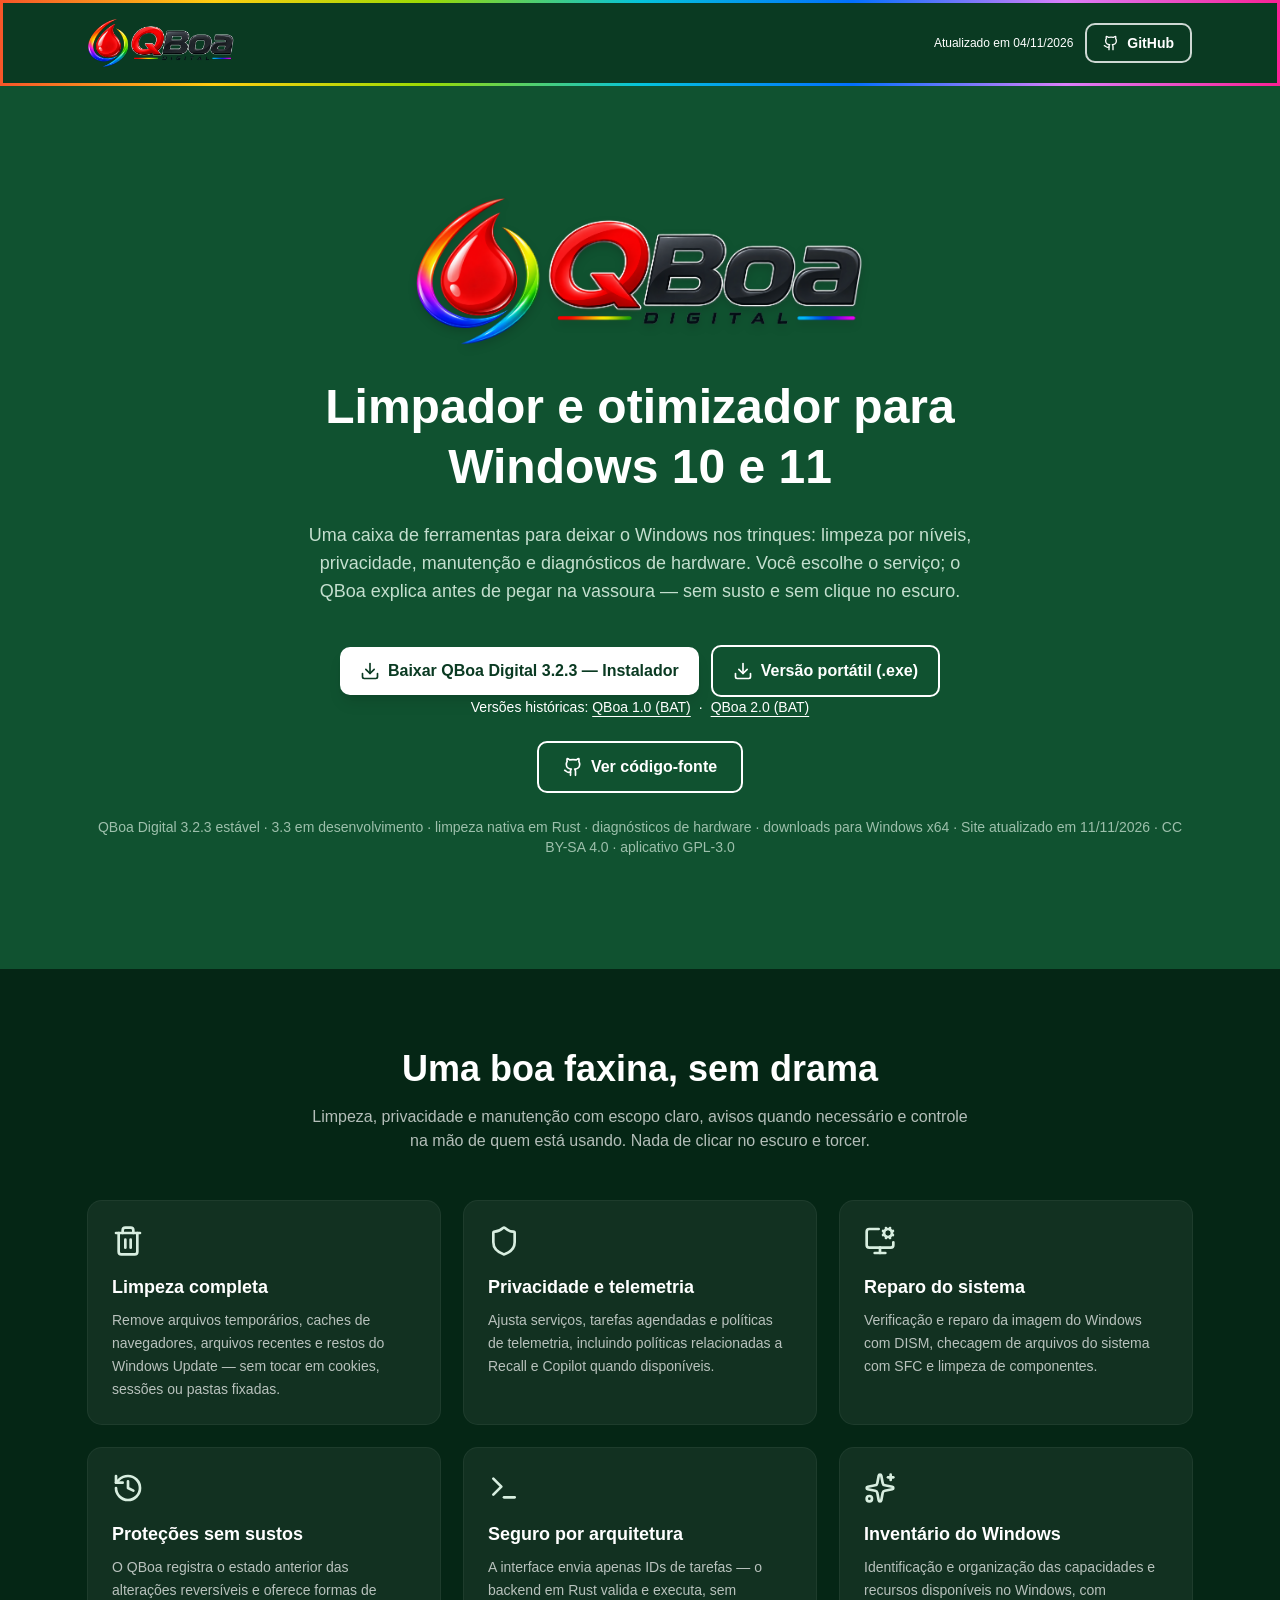
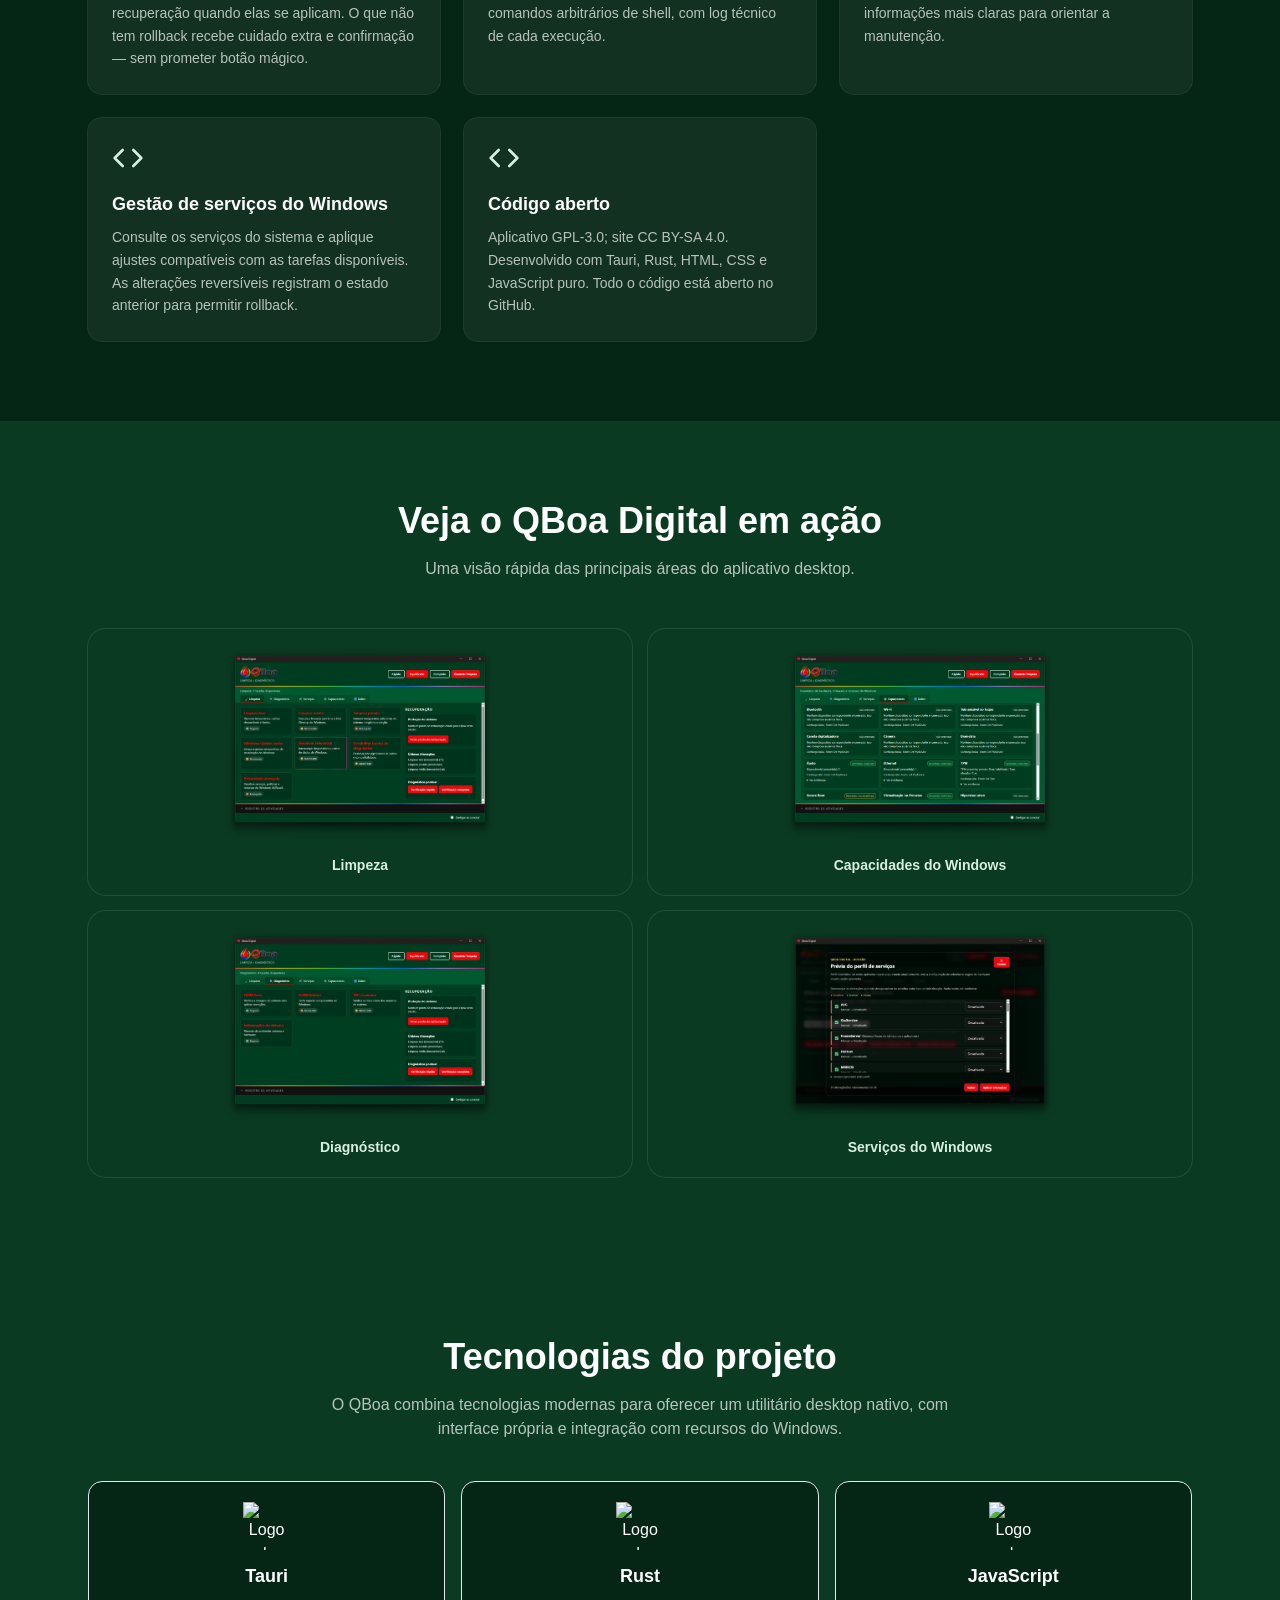
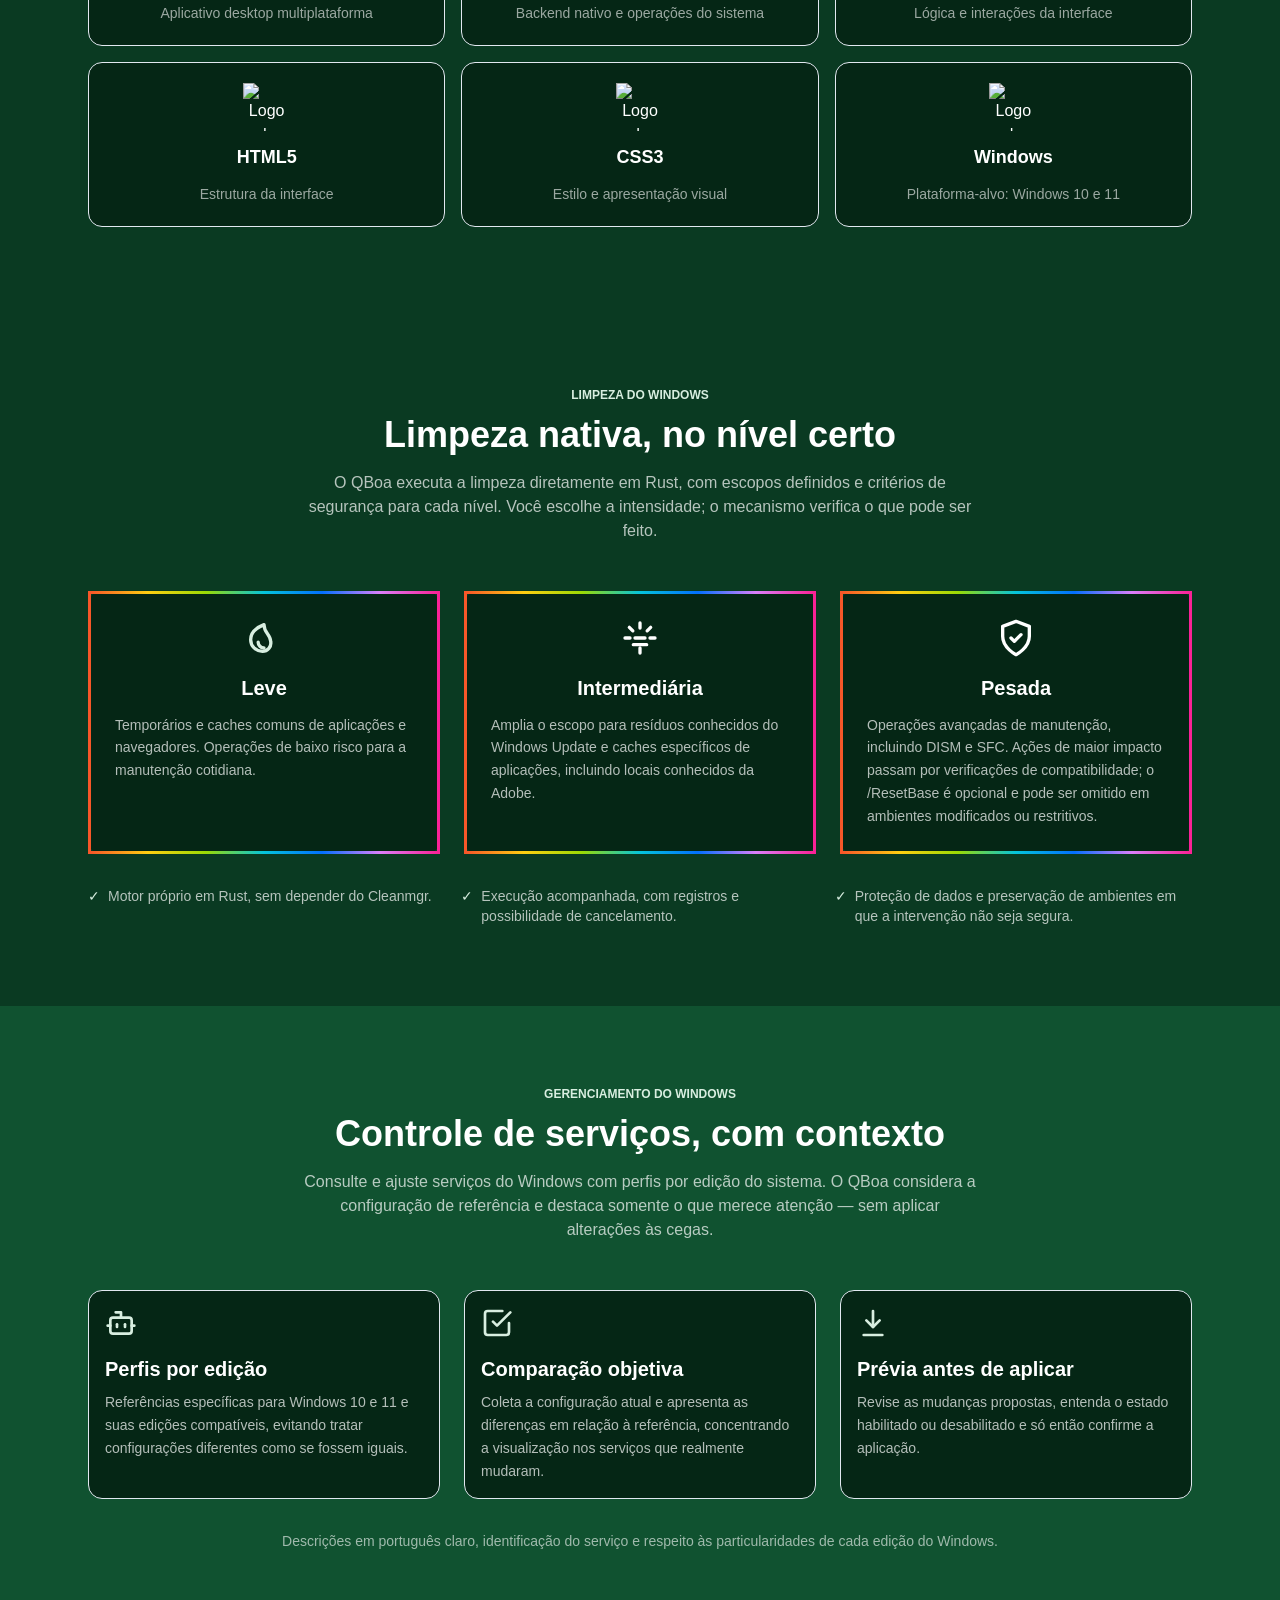
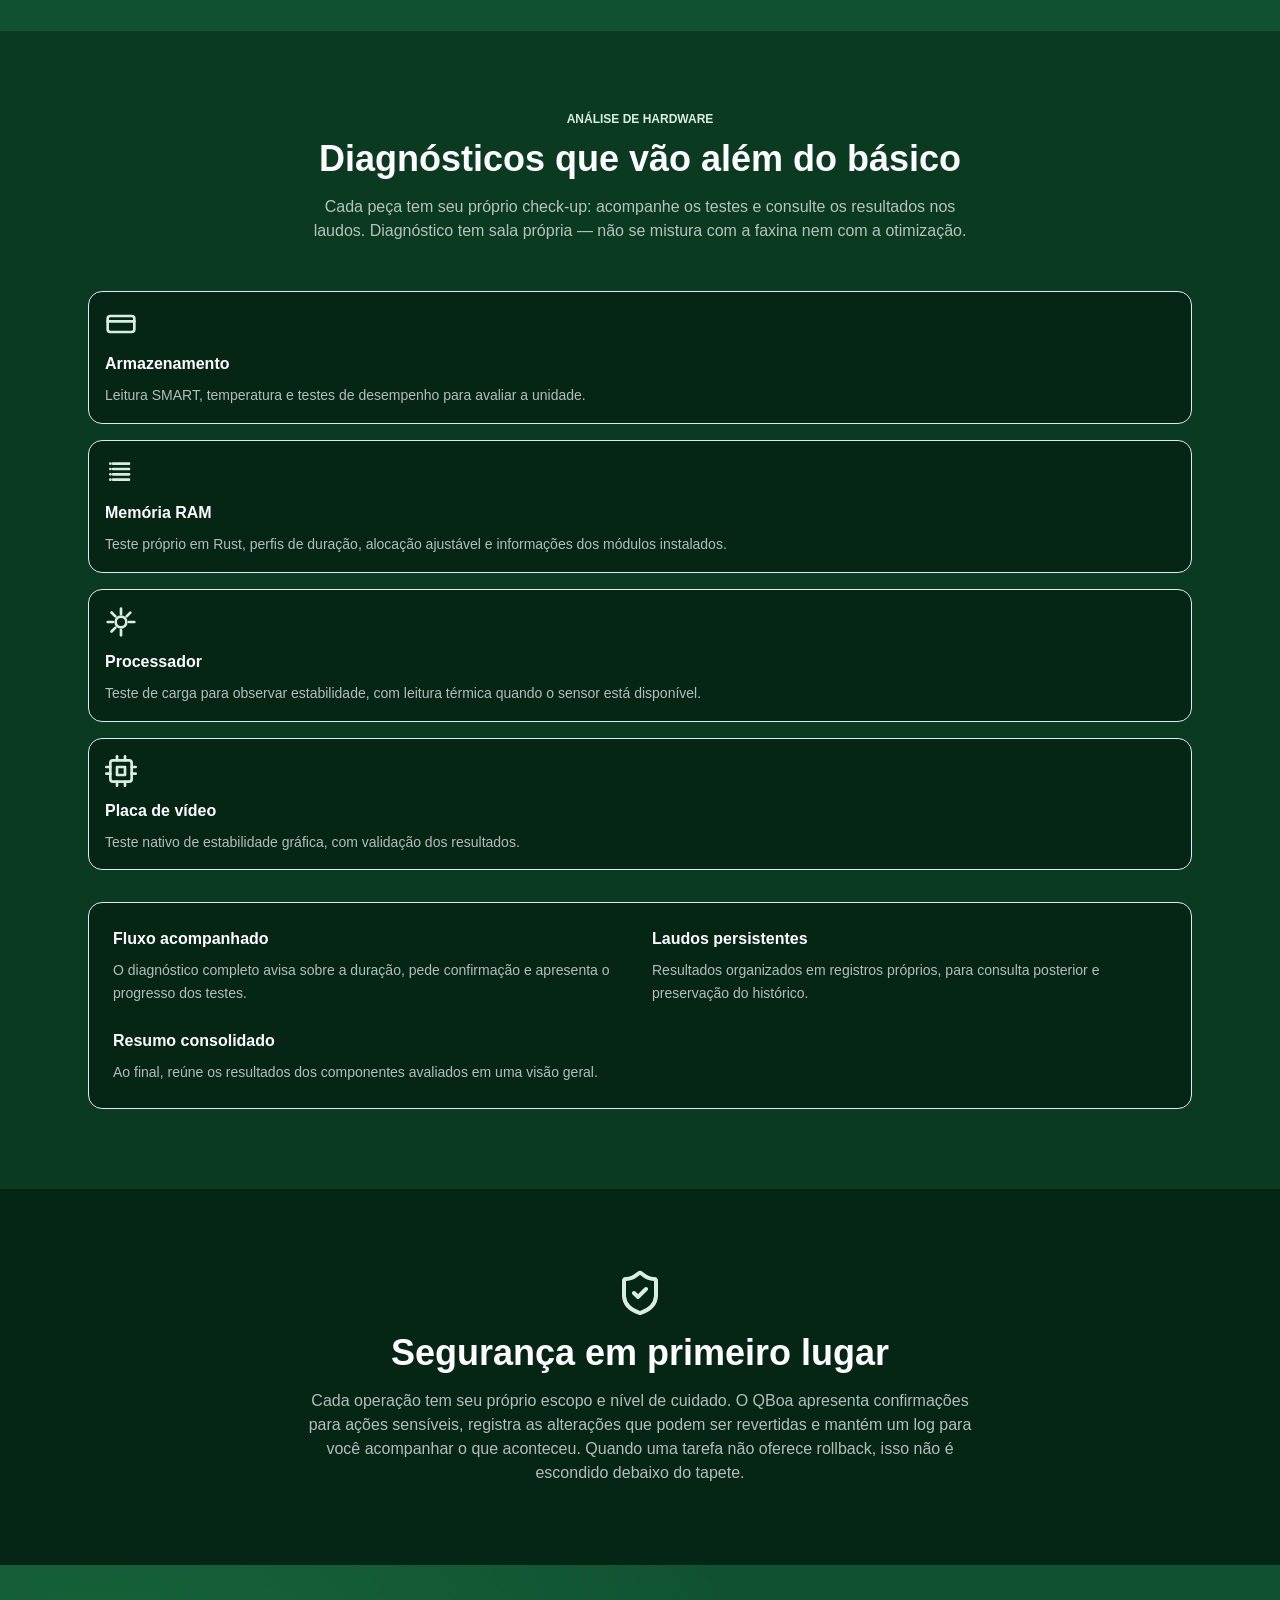
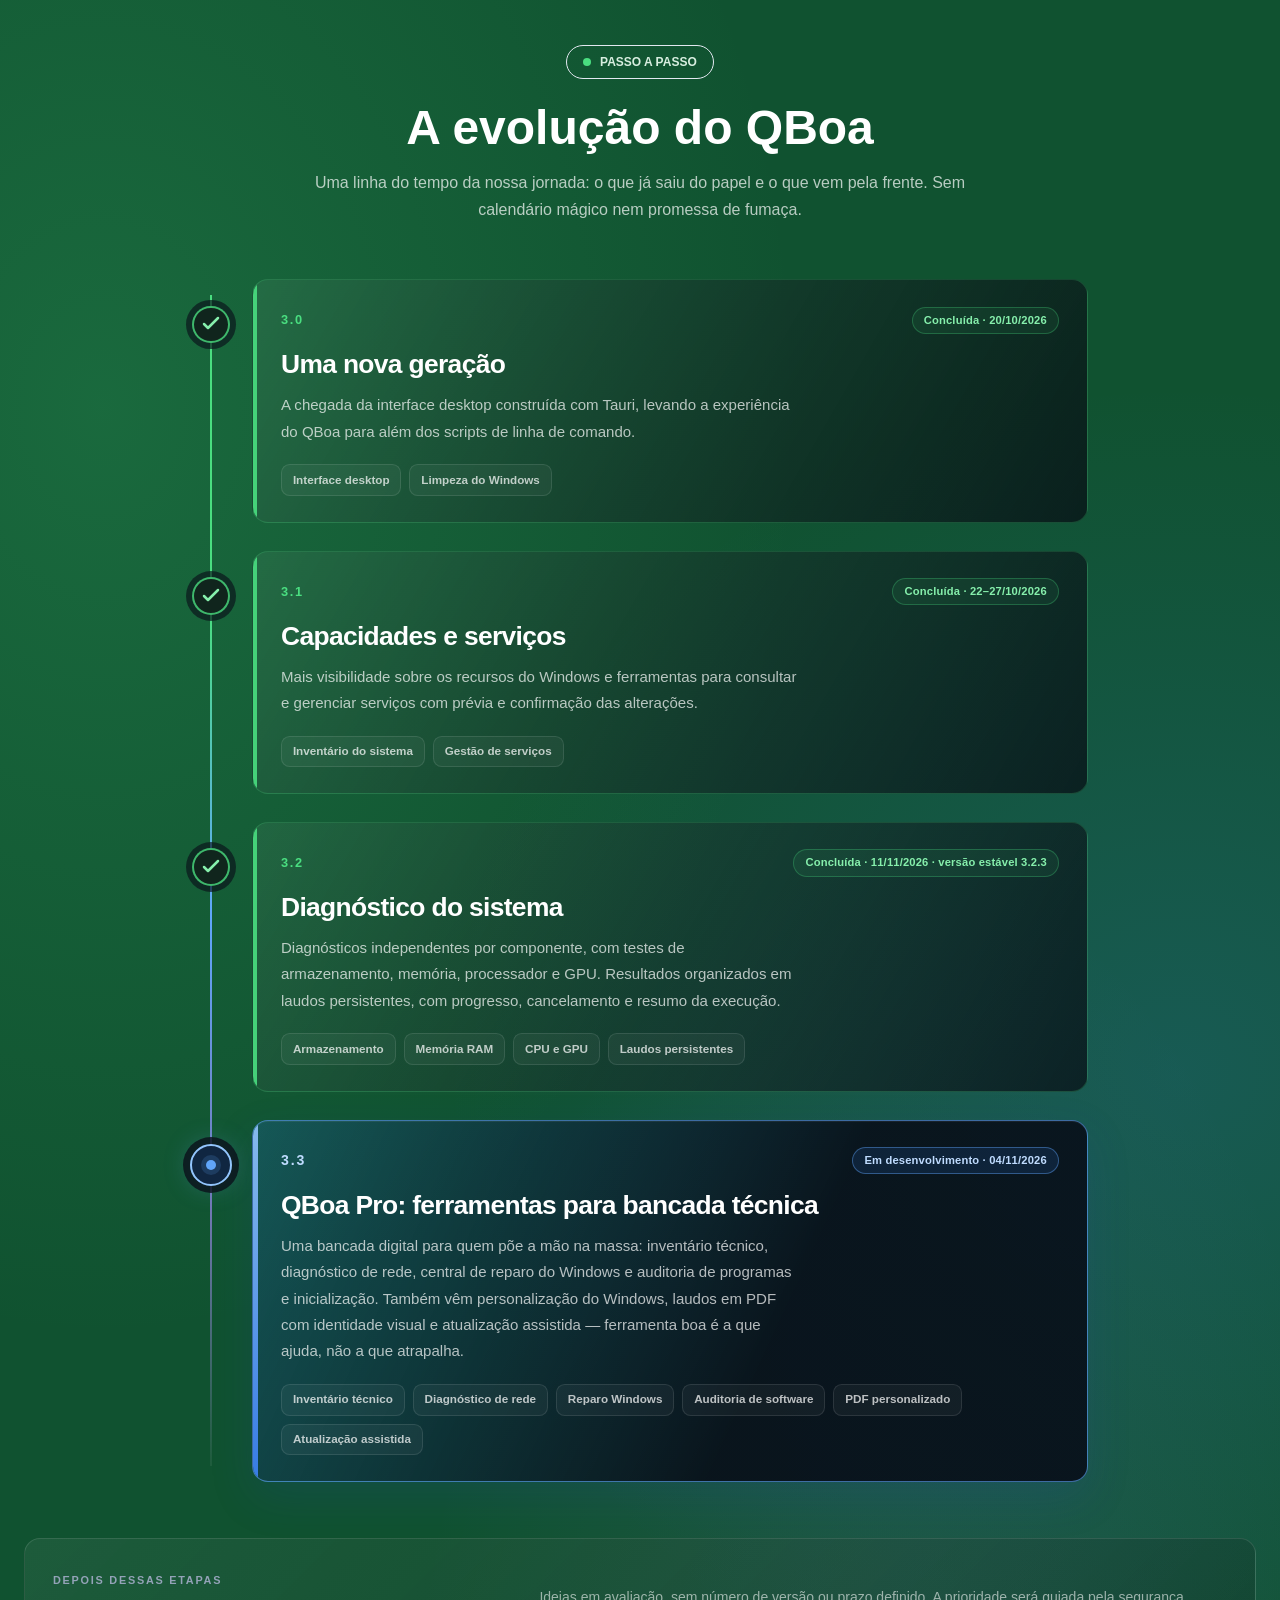
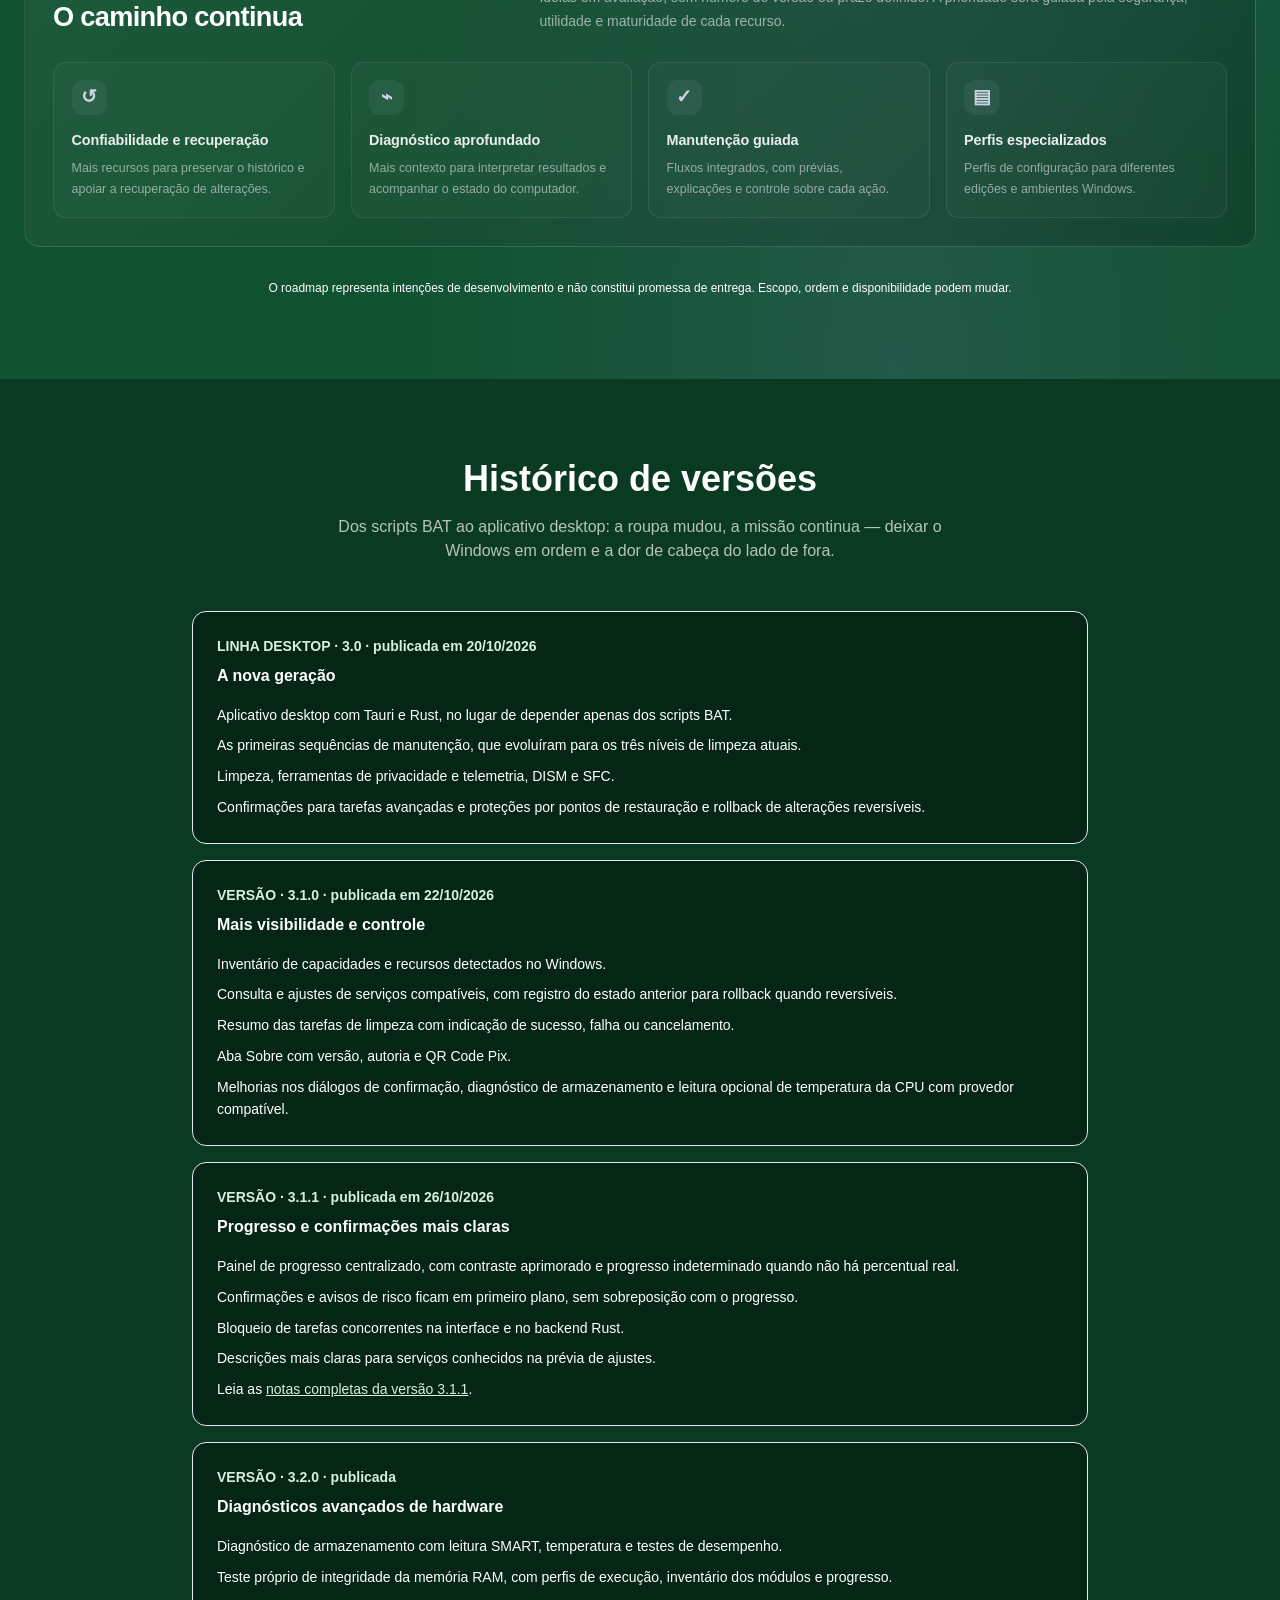
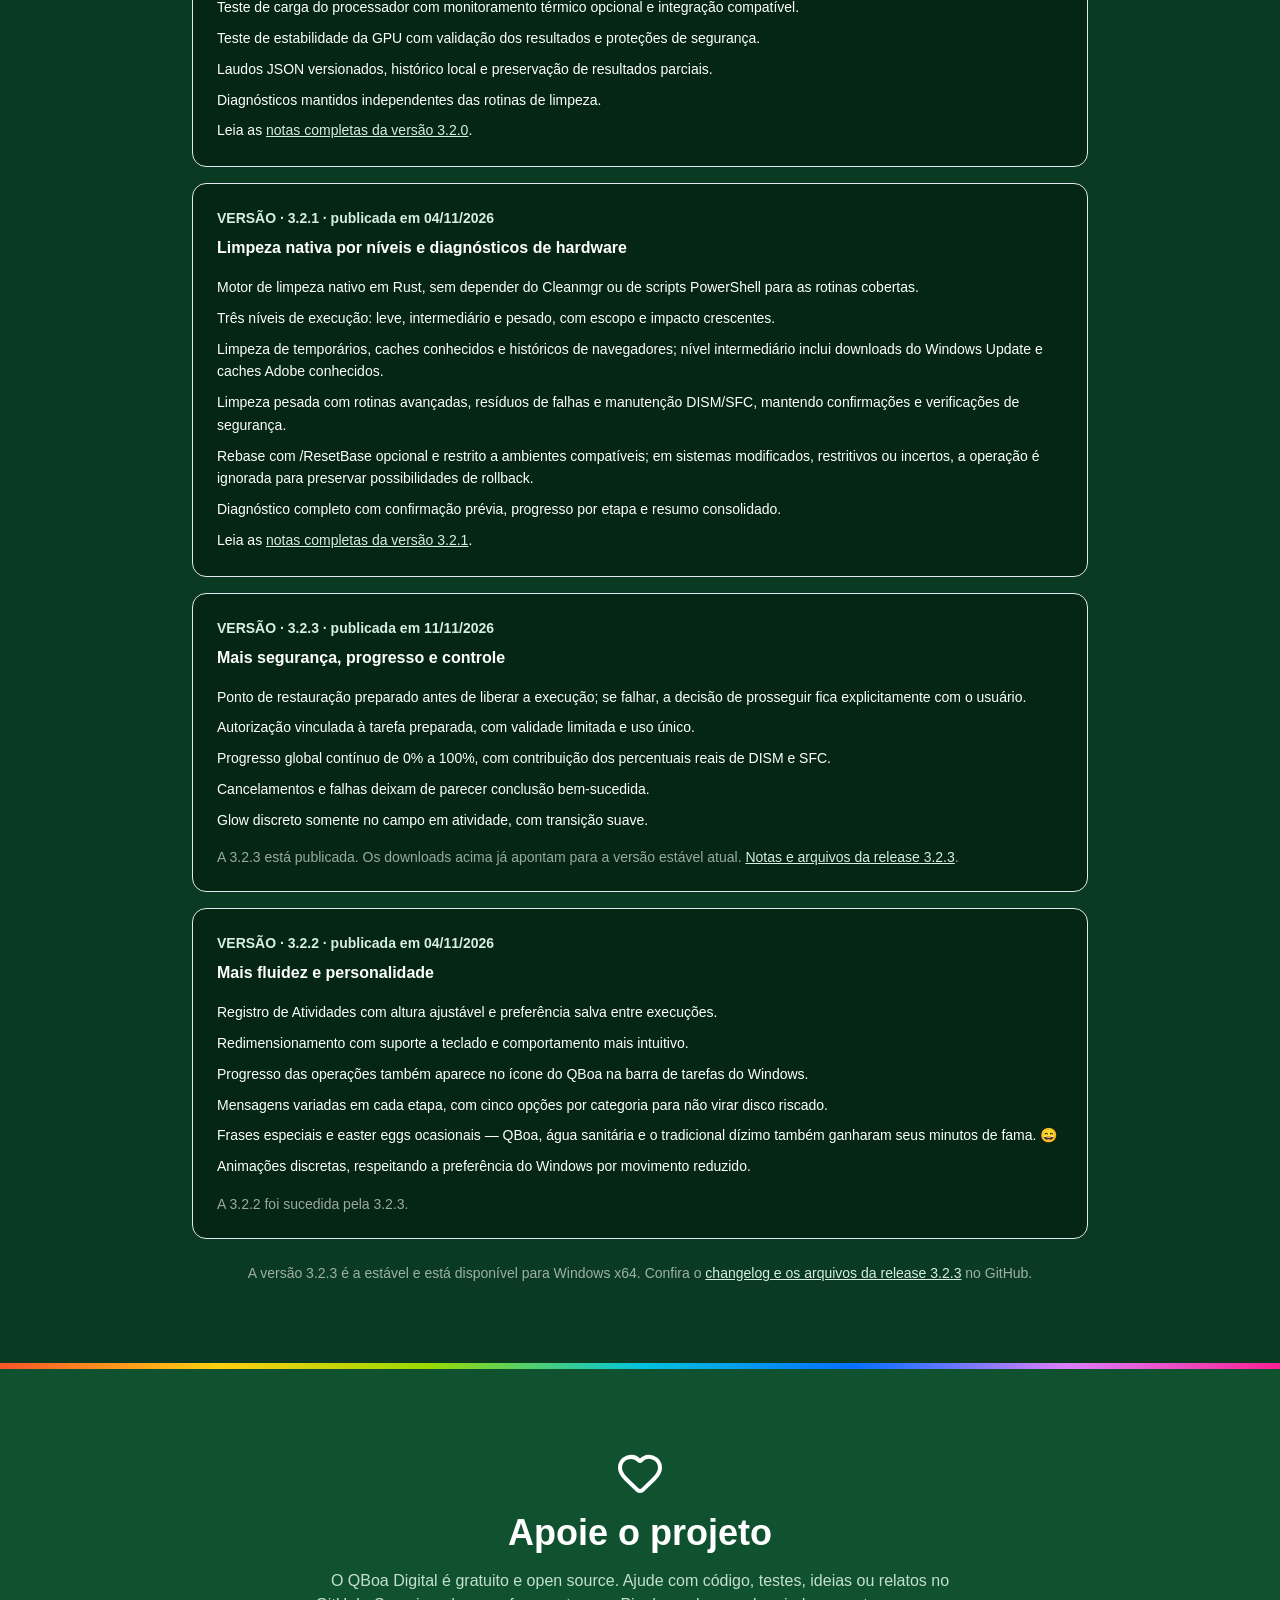
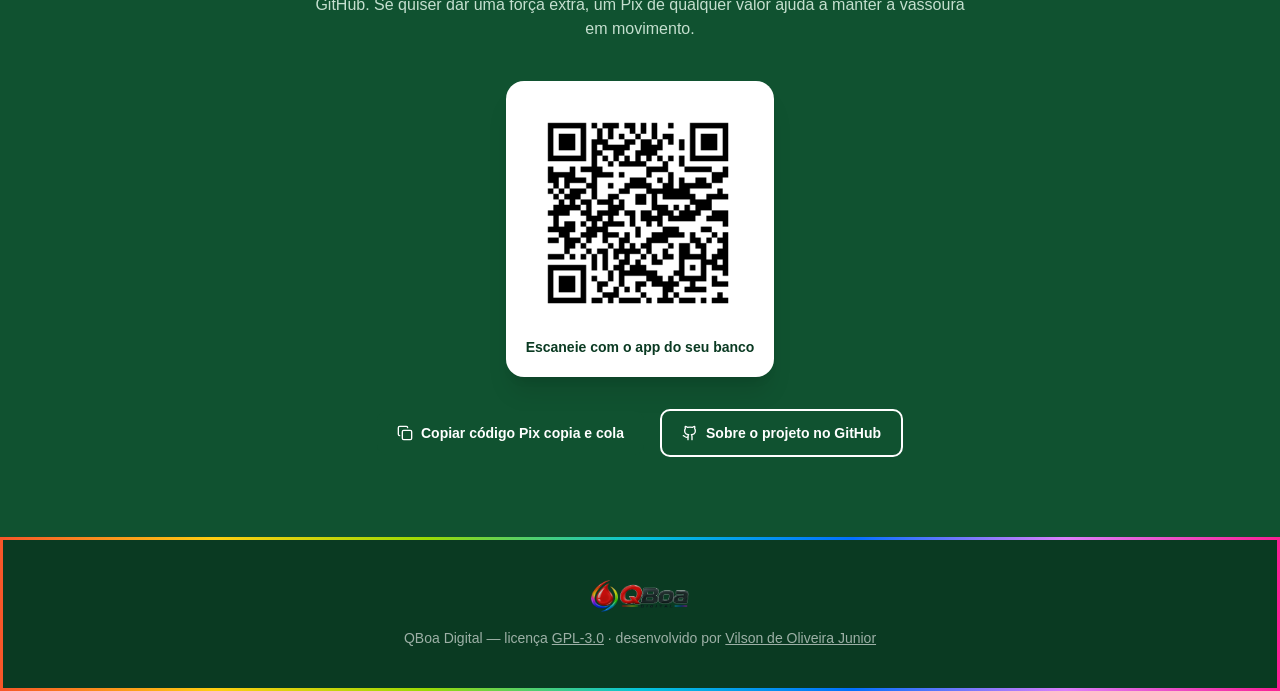
==== commit 4ef93449: "Lançamento: passar QBoa no hotsite com a 3.2.3" ====
--- a/index.html
+++ b/index.html
@@ -1,4 +1,4 @@
-<!DOCTYPE html><html lang="pt-BR"><head><meta charSet="utf-8"/><meta name="viewport" content="width=device-width, initial-scale=1"/><link rel="preload" as="image" href="./assets/logo-CElQSUoM.png"/><link rel="stylesheet" href="./assets/styles-C-0I1swb.css" data-precedence="default"/><title>QBoa Digital — 3.2.2 disponível</title><meta name="author" content="Vilson de Oliveira Junior"/><meta property="og:site_name" content="QBoa Digital"/><meta name="description" content="QBoa Digital para Windows 10 e 11: limpeza em três níveis, privacidade, manutenção e diagnósticos de hardware. A versão 3.2.2 está disponível."/><meta property="og:title" content="QBoa Digital — uma boa faxina no Windows, sem drama"/><meta property="og:description" content="Limpeza em três níveis, diagnósticos independentes de RAM, CPU, GPU e armazenamento, e laudos persistentes. 3.2.2 disponível."/><meta property="og:type" content="website"/><meta property="og:url" content="/"/><meta name="twitter:card" content="summary_large_image"/><link rel="icon" type="image/png" href="./assets/logo-CElQSUoM.png"/><link rel="canonical" href="/"/><script type="application/ld+json">{"@context":"https://schema.org","@type":"SoftwareApplication","name":"QBoa Digital","applicationCategory":"UtilitiesApplication","operatingSystem":"Windows 10, Windows 11","description":"Limpador e otimizador open source para Windows 10 e 11, desenvolvido com Tauri e Rust.","softwareVersion":"3.2.2","license":"https://www.gnu.org/licenses/gpl-3.0.html","url":"https://github.com/bloodshinoda/qboa-digital","author":{"@type":"Person","name":"Vilson de Oliveira Junior","url":"https://github.com/bloodshinoda"},"offers":{"@type":"Offer","price":"0","priceCurrency":"BRL"}}</script><style>
+<!DOCTYPE html><html lang="pt-BR"><head><meta charSet="utf-8"/><meta name="viewport" content="width=device-width, initial-scale=1"/><link rel="preload" as="image" href="./assets/logo-CElQSUoM.png"/><link rel="stylesheet" href="./assets/styles-C-0I1swb.css" data-precedence="default"/><title>QBoa Digital — 3.2.3 disponível</title><meta name="author" content="Vilson de Oliveira Junior"/><meta property="og:site_name" content="QBoa Digital"/><meta name="description" content="QBoa Digital para Windows 10 e 11: limpeza em três níveis, privacidade, manutenção e diagnósticos de hardware. A versão 3.2.3 está disponível."/><meta property="og:title" content="QBoa Digital — uma boa faxina no Windows, sem drama"/><meta property="og:description" content="Limpeza em três níveis, diagnósticos independentes de RAM, CPU, GPU e armazenamento, e laudos persistentes. 3.2.3 disponível."/><meta property="og:type" content="website"/><meta property="og:url" content="/"/><meta name="twitter:card" content="summary_large_image"/><link rel="icon" type="image/png" href="./assets/logo-CElQSUoM.png"/><link rel="canonical" href="/"/><script type="application/ld+json">{"@context":"https://schema.org","@type":"SoftwareApplication","name":"QBoa Digital","applicationCategory":"UtilitiesApplication","operatingSystem":"Windows 10, Windows 11","description":"Limpador e otimizador open source para Windows 10 e 11, desenvolvido com Tauri e Rust.","softwareVersion":"3.2.3","license":"https://www.gnu.org/licenses/gpl-3.0.html","url":"https://github.com/bloodshinoda/qboa-digital","author":{"@type":"Person","name":"Vilson de Oliveira Junior","url":"https://github.com/bloodshinoda"},"offers":{"@type":"Offer","price":"0","priceCurrency":"BRL"}}</script><style>
 /* Layouts explícitos para a galeria e tecnologias, independentes das classes utilitárias. */
 .qboa-tech-grid,.qboa-gallery-grid{display:grid;grid-template-columns:repeat(2,minmax(0,1fr));gap:1rem}
 .qboa-tech-grid{margin-left:auto;margin-right:auto}
@@ -121,9 +121,9 @@
 #roadmap .mx-auto.max-w-3xl.text-center>p{margin-top:1rem;line-height:1.65}
 #roadmap .qboa-roadmap-timeline{margin-top:3.5rem}
 @media(max-width:700px){#roadmap .qboa-roadmap-timeline{margin-top:2.5rem}}
-</style></head><body><!--$--><div class="min-h-screen bg-qboa-deeper text-white"><header class="rainbow-border border-0 border-b-4 bg-qboa-dark"><div class="mx-auto flex max-w-6xl items-center justify-between px-6 py-4"><img src="./assets/logo-CElQSUoM.png" alt="QBoa Digital — logotipo" class="h-12 w-auto"/><div class="flex flex-wrap items-center justify-end gap-3"><span class="text-xs text-white/55">Atualizado em 04/11/2026</span><a href="https://github.com/bloodshinoda/qboa-digital" target="_blank" rel="noopener noreferrer" class="inline-flex items-center gap-2 rounded-lg border-2 border-white/80 px-4 py-2 text-sm font-semibold transition-colors hover:bg-white hover:text-qboa-dark"><svg xmlns="http://www.w3.org/2000/svg" width="24" height="24" viewBox="0 0 24 24" fill="none" stroke="currentColor" stroke-width="2" stroke-linecap="round" stroke-linejoin="round" class="lucide lucide-github h-4 w-4" aria-hidden="true"><path d="M15 22v-4a4.8 4.8 0 0 0-1-3.5c3 0 6-2 6-5.5.08-1.25-.27-2.48-1-3.5.28-1.15.28-2.35 0-3.5 0 0-1 0-3 1.5-2.64-.5-5.36-.5-8 0C6 2 5 2 5 2c-.3 1.15-.3 2.35 0 3.5A5.403 5.403 0 0 0 4 9c0 3.5 3 5.5 6 5.5-.39.49-.68 1.05-.85 1.65-.17.6-.22 1.23-.15 1.85v4"></path><path d="M9 18c-4.51 2-5-2-7-2"></path></svg>GitHub</a></div></div></header><section class="bg-qboa"><div class="mx-auto max-w-6xl px-6 py-20 text-center md:py-28"><img src="./assets/logo-CElQSUoM.png" alt="QBoa Digital" class="mx-auto mb-8 w-full max-w-md drop-shadow-lg"/><h1 class="mx-auto max-w-3xl text-3xl font-bold leading-tight md:text-5xl">Limpador e otimizador para Windows 10 e 11</h1><p class="mx-auto mt-6 max-w-2xl text-lg text-qboa-mint/90">Uma caixa de ferramentas para deixar o Windows nos trinques: limpeza por níveis, privacidade, manutenção e diagnósticos de hardware. Você escolhe o serviço; o QBoa explica antes de pegar na vassoura — sem susto e sem clique no escuro.</p><div class="mt-10 flex flex-wrap items-center justify-center gap-3"><a href="https://github.com/bloodshinoda/qboa-digital/releases/download/v3.2.2/qboa-digital-3.2.2-x64-installer.exe" download class="inline-flex items-center gap-2 rounded-lg bg-white px-5 py-3 font-semibold text-qboa-dark shadow-lg transition-transform hover:scale-105"><svg xmlns="http://www.w3.org/2000/svg" width="24" height="24" viewBox="0 0 24 24" fill="none" stroke="currentColor" stroke-width="2" stroke-linecap="round" stroke-linejoin="round" class="lucide lucide-download h-5 w-5" aria-hidden="true"><path d="M12 15V3"></path><path d="M21 15v4a2 2 0 0 1-2 2H5a2 2 0 0 1-2-2v-4"></path><path d="m7 10 5 5 5-5"></path></svg>Baixar QBoa Digital 3.2.2 — Instalador</a><a href="https://github.com/bloodshinoda/qboa-digital/releases/download/v3.2.2/qboa-digital-3.2.2-x64-portable.exe" download class="inline-flex items-center gap-2 rounded-lg border-2 border-white px-5 py-3 font-semibold text-white transition-colors hover:bg-white hover:text-qboa-dark"><svg xmlns="http://www.w3.org/2000/svg" width="24" height="24" viewBox="0 0 24 24" fill="none" stroke="currentColor" stroke-width="2" stroke-linecap="round" stroke-linejoin="round" class="lucide lucide-download h-5 w-5" aria-hidden="true"><path d="M12 15V3"></path><path d="M21 15v4a2 2 0 0 1-2 2H5a2 2 0 0 1-2-2v-4"></path><path d="m7 10 5 5 5-5"></path></svg>Versão portátil (.exe)</a></div><p class="mt-5 text-sm text-white/50">Versões históricas: <a href="/download/qboa-digital-1.0.zip" class="text-qboa-mint/80 underline underline-offset-4 transition-colors hover:text-qboa-mint">QBoa 1.0 (BAT)</a><span class="mx-2 text-white/30">·</span><a href="/download/qboa-digital-2.0.zip" class="text-qboa-mint/80 underline underline-offset-4 transition-colors hover:text-qboa-mint">QBoa 2.0 (BAT)</a></p><div class="mt-6 flex flex-wrap items-center justify-center gap-4"><a href="https://github.com/bloodshinoda/qboa-digital" target="_blank" rel="noopener noreferrer" class="inline-flex items-center gap-2 rounded-lg border-2 border-white px-6 py-3 font-semibold transition-colors hover:bg-white hover:text-qboa-dark"><svg xmlns="http://www.w3.org/2000/svg" width="24" height="24" viewBox="0 0 24 24" fill="none" stroke="currentColor" stroke-width="2" stroke-linecap="round" stroke-linejoin="round" class="lucide lucide-github h-5 w-5" aria-hidden="true"><path d="M15 22v-4a4.8 4.8 0 0 0-1-3.5c3 0 6-2 6-5.5.08-1.25-.27-2.48-1-3.5.28-1.15.28-2.35 0-3.5 0 0-1 0-3 1.5-2.64-.5-5.36-.5-8 0C6 2 5 2 5 2c-.3 1.15-.3 2.35 0 3.5A5.403 5.403 0 0 0 4 9c0 3.5 3 5.5 6 5.5-.39.49-.68 1.05-.85 1.65-.17.6-.22 1.23-.15 1.85v4"></path><path d="M9 18c-4.51 2-5-2-7-2"></path></svg>Ver código-fonte</a></div><p class="mt-6 text-sm text-qboa-mint/70">QBoa Digital 3.2.2 estável · 3.3 em desenvolvimento · limpeza nativa em Rust · diagnósticos de hardware · downloads para Windows x64 · Site atualizado em 04/11/2026 · CC BY-SA 4.0 · aplicativo GPL-3.0</p></div></section><section class="mx-auto max-w-6xl px-6 py-20"><h2 class="text-center text-3xl font-bold md:text-4xl">Uma boa faxina, sem drama</h2><p class="mx-auto mt-4 max-w-2xl text-center text-white/70">Limpeza, privacidade e manutenção com escopo claro, avisos quando necessário e controle na mão de quem está usando. Nada de clicar no escuro e torcer.</p><div class="mt-12 grid gap-6 md:grid-cols-2 lg:grid-cols-3"><article class="rounded-xl bg-white/5 p-6 ring-1 ring-white/10 transition-colors hover:bg-white/10"><svg xmlns="http://www.w3.org/2000/svg" width="24" height="24" viewBox="0 0 24 24" fill="none" stroke="currentColor" stroke-width="2" stroke-linecap="round" stroke-linejoin="round" class="lucide lucide-trash2 lucide-trash-2 h-8 w-8 text-qboa-mint" aria-hidden="true"><path d="M10 11v6"></path><path d="M14 11v6"></path><path d="M19 6v14a2 2 0 0 1-2 2H7a2 2 0 0 1-2-2V6"></path><path d="M3 6h18"></path><path d="M8 6V4a2 2 0 0 1 2-2h4a2 2 0 0 1 2 2v2"></path></svg><h3 class="mt-4 text-lg font-semibold">Limpeza completa</h3><p class="mt-2 text-sm leading-relaxed text-white/70">Remove arquivos temporários, caches de navegadores, arquivos recentes e restos do Windows Update — sem tocar em cookies, sessões ou pastas fixadas.</p></article><article class="rounded-xl bg-white/5 p-6 ring-1 ring-white/10 transition-colors hover:bg-white/10"><svg xmlns="http://www.w3.org/2000/svg" width="24" height="24" viewBox="0 0 24 24" fill="none" stroke="currentColor" stroke-width="2" stroke-linecap="round" stroke-linejoin="round" class="lucide lucide-shield h-8 w-8 text-qboa-mint" aria-hidden="true"><path d="M20 13c0 5-3.5 7.5-7.66 8.95a1 1 0 0 1-.67-.01C7.5 20.5 4 18 4 13V6a1 1 0 0 1 1-1c2 0 4.5-1.2 6.24-2.72a1.17 1.17 0 0 1 1.52 0C14.51 3.81 17 5 19 5a1 1 0 0 1 1 1z"></path></svg><h3 class="mt-4 text-lg font-semibold">Privacidade e telemetria</h3><p class="mt-2 text-sm leading-relaxed text-white/70">Ajusta serviços, tarefas agendadas e políticas de telemetria, incluindo políticas relacionadas a Recall e Copilot quando disponíveis.</p></article><article class="rounded-xl bg-white/5 p-6 ring-1 ring-white/10 transition-colors hover:bg-white/10"><svg xmlns="http://www.w3.org/2000/svg" width="24" height="24" viewBox="0 0 24 24" fill="none" stroke="currentColor" stroke-width="2" stroke-linecap="round" stroke-linejoin="round" class="lucide lucide-monitor-cog h-8 w-8 text-qboa-mint" aria-hidden="true"><path d="M12 17v4"></path><path d="m14.305 7.53.923-.382"></path><path d="m15.228 4.852-.923-.383"></path><path d="m16.852 3.228-.383-.924"></path><path d="m16.852 8.772-.383.923"></path><path d="m19.148 3.228.383-.924"></path><path d="m19.53 9.696-.382-.924"></path><path d="m20.772 4.852.924-.383"></path><path d="m20.772 7.148.924.383"></path><path d="M22 13v2a2 2 0 0 1-2 2H4a2 2 0 0 1-2-2V5a2 2 0 0 1 2-2h7"></path><path d="M8 21h8"></path><circle cx="18" cy="6" r="3"></circle></svg><h3 class="mt-4 text-lg font-semibold">Reparo do sistema</h3><p class="mt-2 text-sm leading-relaxed text-white/70">Verificação e reparo da imagem do Windows com DISM, checagem de arquivos do sistema com SFC e limpeza de componentes.</p></article><article class="rounded-xl bg-white/5 p-6 ring-1 ring-white/10 transition-colors hover:bg-white/10"><svg xmlns="http://www.w3.org/2000/svg" width="24" height="24" viewBox="0 0 24 24" fill="none" stroke="currentColor" stroke-width="2" stroke-linecap="round" stroke-linejoin="round" class="lucide lucide-history h-8 w-8 text-qboa-mint" aria-hidden="true"><path d="M3 12a9 9 0 1 0 9-9 9.75 9.75 0 0 0-6.74 2.74L3 8"></path><path d="M3 3v5h5"></path><path d="M12 7v5l4 2"></path></svg><h3 class="mt-4 text-lg font-semibold">Proteções sem sustos</h3><p class="mt-2 text-sm leading-relaxed text-white/70">O QBoa registra o estado anterior das alterações reversíveis e oferece formas de recuperação quando elas se aplicam. O que não tem rollback recebe cuidado extra e confirmação — sem prometer botão mágico.</p></article><article class="rounded-xl bg-white/5 p-6 ring-1 ring-white/10 transition-colors hover:bg-white/10"><svg xmlns="http://www.w3.org/2000/svg" width="24" height="24" viewBox="0 0 24 24" fill="none" stroke="currentColor" stroke-width="2" stroke-linecap="round" stroke-linejoin="round" class="lucide lucide-terminal h-8 w-8 text-qboa-mint" aria-hidden="true"><path d="M12 19h8"></path><path d="m4 17 6-6-6-6"></path></svg><h3 class="mt-4 text-lg font-semibold">Seguro por arquitetura</h3><p class="mt-2 text-sm leading-relaxed text-white/70">A interface envia apenas IDs de tarefas — o backend em Rust valida e executa, sem comandos arbitrários de shell, com log técnico de cada execução.</p></article><article class="rounded-xl bg-white/5 p-6 ring-1 ring-white/10 transition-colors hover:bg-white/10"><svg xmlns="http://www.w3.org/2000/svg" width="24" height="24" viewBox="0 0 24 24" fill="none" stroke="currentColor" stroke-width="2" stroke-linecap="round" stroke-linejoin="round" class="lucide lucide-sparkles h-8 w-8 text-qboa-mint" aria-hidden="true"><path d="M11.017 2.814a1 1 0 0 1 1.966 0l1.051 5.558a2 2 0 0 0 1.594 1.594l5.558 1.051a1 1 0 0 1 0 1.966l-5.558 1.051a2 2 0 0 0-1.594 1.594l-1.051 5.558a1 1 0 0 1-1.966 0l-1.051-5.558a2 2 0 0 0-1.594-1.594l-5.558-1.051a1 1 0 0 1 0-1.966l5.558-1.051a2 2 0 0 0 1.594-1.594z"></path><path d="M20 2v4"></path><path d="M22 4h-4"></path><circle cx="4" cy="20" r="2"></circle></svg><h3 class="mt-4 text-lg font-semibold">Inventário do Windows</h3><p class="mt-2 text-sm leading-relaxed text-white/70">Identificação e organização das capacidades e recursos disponíveis no Windows, com informações mais claras para orientar a manutenção.</p></article><article class="rounded-xl bg-white/5 p-6 ring-1 ring-white/10 transition-colors hover:bg-white/10"><svg xmlns="http://www.w3.org/2000/svg" width="24" height="24" viewBox="0 0 24 24" fill="none" stroke="currentColor" stroke-width="2" stroke-linecap="round" stroke-linejoin="round" class="lucide lucide-code h-8 w-8 text-qboa-mint" aria-hidden="true"><polyline points="16 18 22 12 16 6"></polyline><polyline points="8 6 2 12 8 18"></polyline></svg><h3 class="mt-4 text-lg font-semibold">Gestão de serviços do Windows</h3><p class="mt-2 text-sm leading-relaxed text-white/70">Consulte os serviços do sistema e aplique ajustes compatíveis com as tarefas disponíveis. As alterações reversíveis registram o estado anterior para permitir rollback.</p></article><article class="rounded-xl bg-white/5 p-6 ring-1 ring-white/10 transition-colors hover:bg-white/10"><svg xmlns="http://www.w3.org/2000/svg" width="24" height="24" viewBox="0 0 24 24" fill="none" stroke="currentColor" stroke-width="2" stroke-linecap="round" stroke-linejoin="round" class="lucide lucide-code h-8 w-8 text-qboa-mint" aria-hidden="true"><polyline points="16 18 22 12 16 6"></polyline><polyline points="8 6 2 12 8 18"></polyline></svg><h3 class="mt-4 text-lg font-semibold">Código aberto</h3><p class="mt-2 text-sm leading-relaxed text-white/70">Aplicativo GPL-3.0; site CC BY-SA 4.0. Desenvolvido com Tauri, Rust, HTML, CSS e JavaScript puro. Todo o código está aberto no GitHub.</p></article></div></section><section id="galeria" class="bg-qboa-dark"><div class="mx-auto max-w-6xl px-6 py-20"><h2 class="text-center text-3xl font-bold md:text-4xl">Veja o QBoa Digital em ação</h2><p class="mx-auto mt-4 max-w-2xl text-center text-white/70">Uma visão rápida das principais áreas do aplicativo desktop.</p><div class="qboa-gallery-grid mt-12"><figure class="flex flex-col items-center gap-4 rounded-2xl bg-white/[0.03] p-5 ring-1 ring-white/10"><img src="./assets/limpeza.png" alt="Tela de limpeza do QBoa Digital" loading="lazy" class="qboa-gallery-thumb h-auto w-full object-contain drop-shadow-2xl" tabindex="0" role="button" aria-haspopup="dialog"/><figcaption class="text-center text-sm font-semibold text-qboa-mint">Limpeza</figcaption></figure><figure class="flex flex-col items-center gap-4 rounded-2xl bg-white/[0.03] p-5 ring-1 ring-white/10"><img src="./assets/capacidades.png" alt="Inventário de capacidades do Windows no QBoa Digital" loading="lazy" class="qboa-gallery-thumb h-auto w-full object-contain drop-shadow-2xl" tabindex="0" role="button" aria-haspopup="dialog"/><figcaption class="text-center text-sm font-semibold text-qboa-mint">Capacidades do Windows</figcaption></figure><figure class="flex flex-col items-center gap-4 rounded-2xl bg-white/[0.03] p-5 ring-1 ring-white/10"><img src="./assets/diagn%C3%B3stico.png" alt="Tela de diagnóstico do QBoa Digital" loading="lazy" class="qboa-gallery-thumb h-auto w-full object-contain drop-shadow-2xl" tabindex="0" role="button" aria-haspopup="dialog"/><figcaption class="text-center text-sm font-semibold text-qboa-mint">Diagnóstico</figcaption></figure><figure class="flex flex-col items-center gap-4 rounded-2xl bg-white/[0.03] p-5 ring-1 ring-white/10"><img src="./assets/servi%C3%A7os.png" alt="Gerenciamento de serviços do Windows no QBoa Digital" loading="lazy" class="qboa-gallery-thumb h-auto w-full object-contain drop-shadow-2xl" tabindex="0" role="button" aria-haspopup="dialog"/><figcaption class="text-center text-sm font-semibold text-qboa-mint">Serviços do Windows</figcaption></figure></div></div></section><section id="tecnologias" class="bg-qboa-dark"><div class="mx-auto max-w-6xl px-6 py-20"><h2 class="text-center text-3xl font-bold md:text-4xl">Tecnologias do projeto</h2><p class="mx-auto mt-4 max-w-2xl text-center text-white/70">O QBoa combina tecnologias modernas para oferecer um utilitário desktop nativo, com interface própria e integração com recursos do Windows.</p><div class="qboa-tech-grid mx-auto mt-10 max-w-5xl"><article class="flex flex-col items-center gap-3 rounded-xl border border-white/10 bg-qboa-deeper p-5 text-center transition-transform hover:-translate-y-1"><img src="https://cdn.simpleicons.org/tauri/FFC131" alt="Logo do Tauri" class="h-12 w-12 object-contain" width="48" height="48" loading="lazy"/><h3 class="text-lg font-bold">Tauri</h3><p class="text-sm leading-relaxed text-white/60">Aplicativo desktop multiplataforma</p></article><article class="flex flex-col items-center gap-3 rounded-xl border border-white/10 bg-qboa-deeper p-5 text-center transition-transform hover:-translate-y-1"><img src="https://cdn.simpleicons.org/rust/FFFFFF" alt="Logo da linguagem Rust" class="h-12 w-12 object-contain" width="48" height="48" loading="lazy"/><h3 class="text-lg font-bold">Rust</h3><p class="text-sm leading-relaxed text-white/60">Backend nativo e operações do sistema</p></article><article class="flex flex-col items-center gap-3 rounded-xl border border-white/10 bg-qboa-deeper p-5 text-center transition-transform hover:-translate-y-1"><img src="https://cdn.simpleicons.org/javascript/F7DF1E" alt="Logo do JavaScript" class="h-12 w-12 object-contain" width="48" height="48" loading="lazy"/><h3 class="text-lg font-bold">JavaScript</h3><p class="text-sm leading-relaxed text-white/60">Lógica e interações da interface</p></article><article class="flex flex-col items-center gap-3 rounded-xl border border-white/10 bg-qboa-deeper p-5 text-center transition-transform hover:-translate-y-1"><img src="https://cdn.simpleicons.org/html5/E34F26" alt="Logo do HTML5" class="h-12 w-12 object-contain" width="48" height="48" loading="lazy"/><h3 class="text-lg font-bold">HTML5</h3><p class="text-sm leading-relaxed text-white/60">Estrutura da interface</p></article><article class="flex flex-col items-center gap-3 rounded-xl border border-white/10 bg-qboa-deeper p-5 text-center transition-transform hover:-translate-y-1"><img src="https://cdn.jsdelivr.net/gh/devicons/devicon@latest/icons/css3/css3-original.svg" alt="Logo do CSS3" class="h-12 w-12 object-contain" width="48" height="48" loading="lazy"/><h3 class="text-lg font-bold">CSS3</h3><p class="text-sm leading-relaxed text-white/60">Estilo e apresentação visual</p></article><article class="flex flex-col items-center gap-3 rounded-xl border border-white/10 bg-qboa-deeper p-5 text-center transition-transform hover:-translate-y-1"><img src="https://cdn.jsdelivr.net/gh/devicons/devicon@latest/icons/windows8/windows8-original.svg" alt="Logo do Windows" class="h-12 w-12 object-contain" width="48" height="48" loading="lazy"/><h3 class="text-lg font-bold">Windows</h3><p class="text-sm leading-relaxed text-white/60">Plataforma-alvo: Windows 10 e 11</p></article></div></div></section><section id="limpeza" class="bg-qboa-dark"><div class="mx-auto max-w-6xl px-6 py-20"><div class="mx-auto max-w-3xl text-center"><p class="text-xs font-bold uppercase tracking-[.22em] text-qboa-mint">Limpeza do Windows</p><h2 class="mt-3 text-3xl font-bold md:text-4xl">Limpeza nativa, no nível certo</h2><p class="mx-auto mt-4 max-w-2xl text-white/70">O QBoa executa a limpeza diretamente em Rust, com escopos definidos e critérios de segurança para cada nível. Você escolhe a intensidade; o mecanismo verifica o que pode ser feito.</p></div><div class="mt-12 grid gap-6 md:grid-cols-3"><article class="rainbow-border rounded-xl bg-qboa-deeper p-6"><svg xmlns="http://www.w3.org/2000/svg" width="24" height="24" viewBox="0 0 24 24" fill="none" stroke="currentColor" stroke-width="2" stroke-linecap="round" stroke-linejoin="round" class="mx-auto h-10 w-10 text-qboa-mint" aria-hidden="true"><path d="M11 20A7 7 0 0 1 4 13c0-4 3-7 8-9 0 5 4 6 4 10a5 5 0 0 1-5 6Z"></path><path d="M8.5 14.5A3.5 3.5 0 0 0 12 18"></path></svg><h3 class="mt-4 text-center text-xl font-bold">Leve</h3><p class="mt-3 text-sm leading-relaxed text-white/70">Temporários e caches comuns de aplicações e navegadores. Operações de baixo risco para a manutenção cotidiana.</p></article><article class="rainbow-border rounded-xl bg-qboa-deeper p-6"><svg xmlns="http://www.w3.org/2000/svg" width="24" height="24" viewBox="0 0 24 24" fill="none" stroke="currentColor" stroke-width="2" stroke-linecap="round" stroke-linejoin="round" class="mx-auto h-10 w-10 text-blue-300" aria-hidden="true"><path d="M12 3v3"></path><path d="M18.4 5.6 16.3 7.7"></path><path d="M21 12h-3"></path><path d="M5.6 5.6 7.7 7.7"></path><path d="M3 12h3"></path><path d="M12 21v-3"></path><path d="M8 16h8"></path><path d="M9 12h6"></path></svg><h3 class="mt-4 text-center text-xl font-bold">Intermediária</h3><p class="mt-3 text-sm leading-relaxed text-white/70">Amplia o escopo para resíduos conhecidos do Windows Update e caches específicos de aplicações, incluindo locais conhecidos da Adobe.</p></article><article class="rainbow-border rounded-xl bg-qboa-deeper p-6"><svg xmlns="http://www.w3.org/2000/svg" width="24" height="24" viewBox="0 0 24 24" fill="none" stroke="currentColor" stroke-width="2" stroke-linecap="round" stroke-linejoin="round" class="mx-auto h-10 w-10 text-purple-300" aria-hidden="true"><path d="M12 22s8-4 8-11V5l-8-3-8 3v6c0 7 8 11 8 11Z"></path><path d="m9 12 2 2 4-4"></path></svg><h3 class="mt-4 text-center text-xl font-bold">Pesada</h3><p class="mt-3 text-sm leading-relaxed text-white/70">Operações avançadas de manutenção, incluindo DISM e SFC. Ações de maior impacto passam por verificações de compatibilidade; o /ResetBase é opcional e pode ser omitido em ambientes modificados ou restritivos.</p></article></div><div class="mt-8 grid gap-4 text-sm text-white/70 md:grid-cols-3"><p class="flex items-start gap-2"><span class="text-qboa-mint">✓</span> Motor próprio em Rust, sem depender do Cleanmgr.</p><p class="flex items-start gap-2"><span class="text-qboa-mint">✓</span> Execução acompanhada, com registros e possibilidade de cancelamento.</p><p class="flex items-start gap-2"><span class="text-qboa-mint">✓</span> Proteção de dados e preservação de ambientes em que a intervenção não seja segura.</p></div></div></section>
+</style></head><body><!--$--><div class="min-h-screen bg-qboa-deeper text-white"><header class="rainbow-border border-0 border-b-4 bg-qboa-dark"><div class="mx-auto flex max-w-6xl items-center justify-between px-6 py-4"><img src="./assets/logo-CElQSUoM.png" alt="QBoa Digital — logotipo" class="h-12 w-auto"/><div class="flex flex-wrap items-center justify-end gap-3"><span class="text-xs text-white/55">Atualizado em 04/11/2026</span><a href="https://github.com/bloodshinoda/qboa-digital" target="_blank" rel="noopener noreferrer" class="inline-flex items-center gap-2 rounded-lg border-2 border-white/80 px-4 py-2 text-sm font-semibold transition-colors hover:bg-white hover:text-qboa-dark"><svg xmlns="http://www.w3.org/2000/svg" width="24" height="24" viewBox="0 0 24 24" fill="none" stroke="currentColor" stroke-width="2" stroke-linecap="round" stroke-linejoin="round" class="lucide lucide-github h-4 w-4" aria-hidden="true"><path d="M15 22v-4a4.8 4.8 0 0 0-1-3.5c3 0 6-2 6-5.5.08-1.25-.27-2.48-1-3.5.28-1.15.28-2.35 0-3.5 0 0-1 0-3 1.5-2.64-.5-5.36-.5-8 0C6 2 5 2 5 2c-.3 1.15-.3 2.35 0 3.5A5.403 5.403 0 0 0 4 9c0 3.5 3 5.5 6 5.5-.39.49-.68 1.05-.85 1.65-.17.6-.22 1.23-.15 1.85v4"></path><path d="M9 18c-4.51 2-5-2-7-2"></path></svg>GitHub</a></div></div></header><section class="bg-qboa"><div class="mx-auto max-w-6xl px-6 py-20 text-center md:py-28"><img src="./assets/logo-CElQSUoM.png" alt="QBoa Digital" class="mx-auto mb-8 w-full max-w-md drop-shadow-lg"/><h1 class="mx-auto max-w-3xl text-3xl font-bold leading-tight md:text-5xl">Limpador e otimizador para Windows 10 e 11</h1><p class="mx-auto mt-6 max-w-2xl text-lg text-qboa-mint/90">Uma caixa de ferramentas para deixar o Windows nos trinques: limpeza por níveis, privacidade, manutenção e diagnósticos de hardware. Você escolhe o serviço; o QBoa explica antes de pegar na vassoura — sem susto e sem clique no escuro.</p><div class="mt-10 flex flex-wrap items-center justify-center gap-3"><a href="https://github.com/bloodshinoda/qboa-digital/releases/download/v3.2.3/qboa-digital-3.2.3-x64-installer.exe" download class="inline-flex items-center gap-2 rounded-lg bg-white px-5 py-3 font-semibold text-qboa-dark shadow-lg transition-transform hover:scale-105"><svg xmlns="http://www.w3.org/2000/svg" width="24" height="24" viewBox="0 0 24 24" fill="none" stroke="currentColor" stroke-width="2" stroke-linecap="round" stroke-linejoin="round" class="lucide lucide-download h-5 w-5" aria-hidden="true"><path d="M12 15V3"></path><path d="M21 15v4a2 2 0 0 1-2 2H5a2 2 0 0 1-2-2v-4"></path><path d="m7 10 5 5 5-5"></path></svg>Baixar QBoa Digital 3.2.3 — Instalador</a><a href="https://github.com/bloodshinoda/qboa-digital/releases/download/v3.2.3/qboa-digital-3.2.3-x64-portable.exe" download class="inline-flex items-center gap-2 rounded-lg border-2 border-white px-5 py-3 font-semibold text-white transition-colors hover:bg-white hover:text-qboa-dark"><svg xmlns="http://www.w3.org/2000/svg" width="24" height="24" viewBox="0 0 24 24" fill="none" stroke="currentColor" stroke-width="2" stroke-linecap="round" stroke-linejoin="round" class="lucide lucide-download h-5 w-5" aria-hidden="true"><path d="M12 15V3"></path><path d="M21 15v4a2 2 0 0 1-2 2H5a2 2 0 0 1-2-2v-4"></path><path d="m7 10 5 5 5-5"></path></svg>Versão portátil (.exe)</a></div><p class="mt-5 text-sm text-white/50">Versões históricas: <a href="/download/qboa-digital-1.0.zip" class="text-qboa-mint/80 underline underline-offset-4 transition-colors hover:text-qboa-mint">QBoa 1.0 (BAT)</a><span class="mx-2 text-white/30">·</span><a href="/download/qboa-digital-2.0.zip" class="text-qboa-mint/80 underline underline-offset-4 transition-colors hover:text-qboa-mint">QBoa 2.0 (BAT)</a></p><div class="mt-6 flex flex-wrap items-center justify-center gap-4"><a href="https://github.com/bloodshinoda/qboa-digital" target="_blank" rel="noopener noreferrer" class="inline-flex items-center gap-2 rounded-lg border-2 border-white px-6 py-3 font-semibold transition-colors hover:bg-white hover:text-qboa-dark"><svg xmlns="http://www.w3.org/2000/svg" width="24" height="24" viewBox="0 0 24 24" fill="none" stroke="currentColor" stroke-width="2" stroke-linecap="round" stroke-linejoin="round" class="lucide lucide-github h-5 w-5" aria-hidden="true"><path d="M15 22v-4a4.8 4.8 0 0 0-1-3.5c3 0 6-2 6-5.5.08-1.25-.27-2.48-1-3.5.28-1.15.28-2.35 0-3.5 0 0-1 0-3 1.5-2.64-.5-5.36-.5-8 0C6 2 5 2 5 2c-.3 1.15-.3 2.35 0 3.5A5.403 5.403 0 0 0 4 9c0 3.5 3 5.5 6 5.5-.39.49-.68 1.05-.85 1.65-.17.6-.22 1.23-.15 1.85v4"></path><path d="M9 18c-4.51 2-5-2-7-2"></path></svg>Ver código-fonte</a></div><p class="mt-6 text-sm text-qboa-mint/70">QBoa Digital 3.2.3 estável · 3.3 em desenvolvimento · limpeza nativa em Rust · diagnósticos de hardware · downloads para Windows x64 · Site atualizado em 11/11/2026 · CC BY-SA 4.0 · aplicativo GPL-3.0</p></div></section><section class="mx-auto max-w-6xl px-6 py-20"><h2 class="text-center text-3xl font-bold md:text-4xl">Uma boa faxina, sem drama</h2><p class="mx-auto mt-4 max-w-2xl text-center text-white/70">Limpeza, privacidade e manutenção com escopo claro, avisos quando necessário e controle na mão de quem está usando. Nada de clicar no escuro e torcer.</p><div class="mt-12 grid gap-6 md:grid-cols-2 lg:grid-cols-3"><article class="rounded-xl bg-white/5 p-6 ring-1 ring-white/10 transition-colors hover:bg-white/10"><svg xmlns="http://www.w3.org/2000/svg" width="24" height="24" viewBox="0 0 24 24" fill="none" stroke="currentColor" stroke-width="2" stroke-linecap="round" stroke-linejoin="round" class="lucide lucide-trash2 lucide-trash-2 h-8 w-8 text-qboa-mint" aria-hidden="true"><path d="M10 11v6"></path><path d="M14 11v6"></path><path d="M19 6v14a2 2 0 0 1-2 2H7a2 2 0 0 1-2-2V6"></path><path d="M3 6h18"></path><path d="M8 6V4a2 2 0 0 1 2-2h4a2 2 0 0 1 2 2v2"></path></svg><h3 class="mt-4 text-lg font-semibold">Limpeza completa</h3><p class="mt-2 text-sm leading-relaxed text-white/70">Remove arquivos temporários, caches de navegadores, arquivos recentes e restos do Windows Update — sem tocar em cookies, sessões ou pastas fixadas.</p></article><article class="rounded-xl bg-white/5 p-6 ring-1 ring-white/10 transition-colors hover:bg-white/10"><svg xmlns="http://www.w3.org/2000/svg" width="24" height="24" viewBox="0 0 24 24" fill="none" stroke="currentColor" stroke-width="2" stroke-linecap="round" stroke-linejoin="round" class="lucide lucide-shield h-8 w-8 text-qboa-mint" aria-hidden="true"><path d="M20 13c0 5-3.5 7.5-7.66 8.95a1 1 0 0 1-.67-.01C7.5 20.5 4 18 4 13V6a1 1 0 0 1 1-1c2 0 4.5-1.2 6.24-2.72a1.17 1.17 0 0 1 1.52 0C14.51 3.81 17 5 19 5a1 1 0 0 1 1 1z"></path></svg><h3 class="mt-4 text-lg font-semibold">Privacidade e telemetria</h3><p class="mt-2 text-sm leading-relaxed text-white/70">Ajusta serviços, tarefas agendadas e políticas de telemetria, incluindo políticas relacionadas a Recall e Copilot quando disponíveis.</p></article><article class="rounded-xl bg-white/5 p-6 ring-1 ring-white/10 transition-colors hover:bg-white/10"><svg xmlns="http://www.w3.org/2000/svg" width="24" height="24" viewBox="0 0 24 24" fill="none" stroke="currentColor" stroke-width="2" stroke-linecap="round" stroke-linejoin="round" class="lucide lucide-monitor-cog h-8 w-8 text-qboa-mint" aria-hidden="true"><path d="M12 17v4"></path><path d="m14.305 7.53.923-.382"></path><path d="m15.228 4.852-.923-.383"></path><path d="m16.852 3.228-.383-.924"></path><path d="m16.852 8.772-.383.923"></path><path d="m19.148 3.228.383-.924"></path><path d="m19.53 9.696-.382-.924"></path><path d="m20.772 4.852.924-.383"></path><path d="m20.772 7.148.924.383"></path><path d="M22 13v2a2 2 0 0 1-2 2H4a2 2 0 0 1-2-2V5a2 2 0 0 1 2-2h7"></path><path d="M8 21h8"></path><circle cx="18" cy="6" r="3"></circle></svg><h3 class="mt-4 text-lg font-semibold">Reparo do sistema</h3><p class="mt-2 text-sm leading-relaxed text-white/70">Verificação e reparo da imagem do Windows com DISM, checagem de arquivos do sistema com SFC e limpeza de componentes.</p></article><article class="rounded-xl bg-white/5 p-6 ring-1 ring-white/10 transition-colors hover:bg-white/10"><svg xmlns="http://www.w3.org/2000/svg" width="24" height="24" viewBox="0 0 24 24" fill="none" stroke="currentColor" stroke-width="2" stroke-linecap="round" stroke-linejoin="round" class="lucide lucide-history h-8 w-8 text-qboa-mint" aria-hidden="true"><path d="M3 12a9 9 0 1 0 9-9 9.75 9.75 0 0 0-6.74 2.74L3 8"></path><path d="M3 3v5h5"></path><path d="M12 7v5l4 2"></path></svg><h3 class="mt-4 text-lg font-semibold">Proteções sem sustos</h3><p class="mt-2 text-sm leading-relaxed text-white/70">O QBoa registra o estado anterior das alterações reversíveis e oferece formas de recuperação quando elas se aplicam. O que não tem rollback recebe cuidado extra e confirmação — sem prometer botão mágico.</p></article><article class="rounded-xl bg-white/5 p-6 ring-1 ring-white/10 transition-colors hover:bg-white/10"><svg xmlns="http://www.w3.org/2000/svg" width="24" height="24" viewBox="0 0 24 24" fill="none" stroke="currentColor" stroke-width="2" stroke-linecap="round" stroke-linejoin="round" class="lucide lucide-terminal h-8 w-8 text-qboa-mint" aria-hidden="true"><path d="M12 19h8"></path><path d="m4 17 6-6-6-6"></path></svg><h3 class="mt-4 text-lg font-semibold">Seguro por arquitetura</h3><p class="mt-2 text-sm leading-relaxed text-white/70">A interface envia apenas IDs de tarefas — o backend em Rust valida e executa, sem comandos arbitrários de shell, com log técnico de cada execução.</p></article><article class="rounded-xl bg-white/5 p-6 ring-1 ring-white/10 transition-colors hover:bg-white/10"><svg xmlns="http://www.w3.org/2000/svg" width="24" height="24" viewBox="0 0 24 24" fill="none" stroke="currentColor" stroke-width="2" stroke-linecap="round" stroke-linejoin="round" class="lucide lucide-sparkles h-8 w-8 text-qboa-mint" aria-hidden="true"><path d="M11.017 2.814a1 1 0 0 1 1.966 0l1.051 5.558a2 2 0 0 0 1.594 1.594l5.558 1.051a1 1 0 0 1 0 1.966l-5.558 1.051a2 2 0 0 0-1.594 1.594l-1.051 5.558a1 1 0 0 1-1.966 0l-1.051-5.558a2 2 0 0 0-1.594-1.594l-5.558-1.051a1 1 0 0 1 0-1.966l5.558-1.051a2 2 0 0 0 1.594-1.594z"></path><path d="M20 2v4"></path><path d="M22 4h-4"></path><circle cx="4" cy="20" r="2"></circle></svg><h3 class="mt-4 text-lg font-semibold">Inventário do Windows</h3><p class="mt-2 text-sm leading-relaxed text-white/70">Identificação e organização das capacidades e recursos disponíveis no Windows, com informações mais claras para orientar a manutenção.</p></article><article class="rounded-xl bg-white/5 p-6 ring-1 ring-white/10 transition-colors hover:bg-white/10"><svg xmlns="http://www.w3.org/2000/svg" width="24" height="24" viewBox="0 0 24 24" fill="none" stroke="currentColor" stroke-width="2" stroke-linecap="round" stroke-linejoin="round" class="lucide lucide-code h-8 w-8 text-qboa-mint" aria-hidden="true"><polyline points="16 18 22 12 16 6"></polyline><polyline points="8 6 2 12 8 18"></polyline></svg><h3 class="mt-4 text-lg font-semibold">Gestão de serviços do Windows</h3><p class="mt-2 text-sm leading-relaxed text-white/70">Consulte os serviços do sistema e aplique ajustes compatíveis com as tarefas disponíveis. As alterações reversíveis registram o estado anterior para permitir rollback.</p></article><article class="rounded-xl bg-white/5 p-6 ring-1 ring-white/10 transition-colors hover:bg-white/10"><svg xmlns="http://www.w3.org/2000/svg" width="24" height="24" viewBox="0 0 24 24" fill="none" stroke="currentColor" stroke-width="2" stroke-linecap="round" stroke-linejoin="round" class="lucide lucide-code h-8 w-8 text-qboa-mint" aria-hidden="true"><polyline points="16 18 22 12 16 6"></polyline><polyline points="8 6 2 12 8 18"></polyline></svg><h3 class="mt-4 text-lg font-semibold">Código aberto</h3><p class="mt-2 text-sm leading-relaxed text-white/70">Aplicativo GPL-3.0; site CC BY-SA 4.0. Desenvolvido com Tauri, Rust, HTML, CSS e JavaScript puro. Todo o código está aberto no GitHub.</p></article></div></section><section id="galeria" class="bg-qboa-dark"><div class="mx-auto max-w-6xl px-6 py-20"><h2 class="text-center text-3xl font-bold md:text-4xl">Veja o QBoa Digital em ação</h2><p class="mx-auto mt-4 max-w-2xl text-center text-white/70">Uma visão rápida das principais áreas do aplicativo desktop.</p><div class="qboa-gallery-grid mt-12"><figure class="flex flex-col items-center gap-4 rounded-2xl bg-white/[0.03] p-5 ring-1 ring-white/10"><img src="./assets/limpeza.png" alt="Tela de limpeza do QBoa Digital" loading="lazy" class="qboa-gallery-thumb h-auto w-full object-contain drop-shadow-2xl" tabindex="0" role="button" aria-haspopup="dialog"/><figcaption class="text-center text-sm font-semibold text-qboa-mint">Limpeza</figcaption></figure><figure class="flex flex-col items-center gap-4 rounded-2xl bg-white/[0.03] p-5 ring-1 ring-white/10"><img src="./assets/capacidades.png" alt="Inventário de capacidades do Windows no QBoa Digital" loading="lazy" class="qboa-gallery-thumb h-auto w-full object-contain drop-shadow-2xl" tabindex="0" role="button" aria-haspopup="dialog"/><figcaption class="text-center text-sm font-semibold text-qboa-mint">Capacidades do Windows</figcaption></figure><figure class="flex flex-col items-center gap-4 rounded-2xl bg-white/[0.03] p-5 ring-1 ring-white/10"><img src="./assets/diagn%C3%B3stico.png" alt="Tela de diagnóstico do QBoa Digital" loading="lazy" class="qboa-gallery-thumb h-auto w-full object-contain drop-shadow-2xl" tabindex="0" role="button" aria-haspopup="dialog"/><figcaption class="text-center text-sm font-semibold text-qboa-mint">Diagnóstico</figcaption></figure><figure class="flex flex-col items-center gap-4 rounded-2xl bg-white/[0.03] p-5 ring-1 ring-white/10"><img src="./assets/servi%C3%A7os.png" alt="Gerenciamento de serviços do Windows no QBoa Digital" loading="lazy" class="qboa-gallery-thumb h-auto w-full object-contain drop-shadow-2xl" tabindex="0" role="button" aria-haspopup="dialog"/><figcaption class="text-center text-sm font-semibold text-qboa-mint">Serviços do Windows</figcaption></figure></div></div></section><section id="tecnologias" class="bg-qboa-dark"><div class="mx-auto max-w-6xl px-6 py-20"><h2 class="text-center text-3xl font-bold md:text-4xl">Tecnologias do projeto</h2><p class="mx-auto mt-4 max-w-2xl text-center text-white/70">O QBoa combina tecnologias modernas para oferecer um utilitário desktop nativo, com interface própria e integração com recursos do Windows.</p><div class="qboa-tech-grid mx-auto mt-10 max-w-5xl"><article class="flex flex-col items-center gap-3 rounded-xl border border-white/10 bg-qboa-deeper p-5 text-center transition-transform hover:-translate-y-1"><img src="https://cdn.simpleicons.org/tauri/FFC131" alt="Logo do Tauri" class="h-12 w-12 object-contain" width="48" height="48" loading="lazy"/><h3 class="text-lg font-bold">Tauri</h3><p class="text-sm leading-relaxed text-white/60">Aplicativo desktop multiplataforma</p></article><article class="flex flex-col items-center gap-3 rounded-xl border border-white/10 bg-qboa-deeper p-5 text-center transition-transform hover:-translate-y-1"><img src="https://cdn.simpleicons.org/rust/FFFFFF" alt="Logo da linguagem Rust" class="h-12 w-12 object-contain" width="48" height="48" loading="lazy"/><h3 class="text-lg font-bold">Rust</h3><p class="text-sm leading-relaxed text-white/60">Backend nativo e operações do sistema</p></article><article class="flex flex-col items-center gap-3 rounded-xl border border-white/10 bg-qboa-deeper p-5 text-center transition-transform hover:-translate-y-1"><img src="https://cdn.simpleicons.org/javascript/F7DF1E" alt="Logo do JavaScript" class="h-12 w-12 object-contain" width="48" height="48" loading="lazy"/><h3 class="text-lg font-bold">JavaScript</h3><p class="text-sm leading-relaxed text-white/60">Lógica e interações da interface</p></article><article class="flex flex-col items-center gap-3 rounded-xl border border-white/10 bg-qboa-deeper p-5 text-center transition-transform hover:-translate-y-1"><img src="https://cdn.simpleicons.org/html5/E34F26" alt="Logo do HTML5" class="h-12 w-12 object-contain" width="48" height="48" loading="lazy"/><h3 class="text-lg font-bold">HTML5</h3><p class="text-sm leading-relaxed text-white/60">Estrutura da interface</p></article><article class="flex flex-col items-center gap-3 rounded-xl border border-white/10 bg-qboa-deeper p-5 text-center transition-transform hover:-translate-y-1"><img src="https://cdn.jsdelivr.net/gh/devicons/devicon@latest/icons/css3/css3-original.svg" alt="Logo do CSS3" class="h-12 w-12 object-contain" width="48" height="48" loading="lazy"/><h3 class="text-lg font-bold">CSS3</h3><p class="text-sm leading-relaxed text-white/60">Estilo e apresentação visual</p></article><article class="flex flex-col items-center gap-3 rounded-xl border border-white/10 bg-qboa-deeper p-5 text-center transition-transform hover:-translate-y-1"><img src="https://cdn.jsdelivr.net/gh/devicons/devicon@latest/icons/windows8/windows8-original.svg" alt="Logo do Windows" class="h-12 w-12 object-contain" width="48" height="48" loading="lazy"/><h3 class="text-lg font-bold">Windows</h3><p class="text-sm leading-relaxed text-white/60">Plataforma-alvo: Windows 10 e 11</p></article></div></div></section><section id="limpeza" class="bg-qboa-dark"><div class="mx-auto max-w-6xl px-6 py-20"><div class="mx-auto max-w-3xl text-center"><p class="text-xs font-bold uppercase tracking-[.22em] text-qboa-mint">Limpeza do Windows</p><h2 class="mt-3 text-3xl font-bold md:text-4xl">Limpeza nativa, no nível certo</h2><p class="mx-auto mt-4 max-w-2xl text-white/70">O QBoa executa a limpeza diretamente em Rust, com escopos definidos e critérios de segurança para cada nível. Você escolhe a intensidade; o mecanismo verifica o que pode ser feito.</p></div><div class="mt-12 grid gap-6 md:grid-cols-3"><article class="rainbow-border rounded-xl bg-qboa-deeper p-6"><svg xmlns="http://www.w3.org/2000/svg" width="24" height="24" viewBox="0 0 24 24" fill="none" stroke="currentColor" stroke-width="2" stroke-linecap="round" stroke-linejoin="round" class="mx-auto h-10 w-10 text-qboa-mint" aria-hidden="true"><path d="M11 20A7 7 0 0 1 4 13c0-4 3-7 8-9 0 5 4 6 4 10a5 5 0 0 1-5 6Z"></path><path d="M8.5 14.5A3.5 3.5 0 0 0 12 18"></path></svg><h3 class="mt-4 text-center text-xl font-bold">Leve</h3><p class="mt-3 text-sm leading-relaxed text-white/70">Temporários e caches comuns de aplicações e navegadores. Operações de baixo risco para a manutenção cotidiana.</p></article><article class="rainbow-border rounded-xl bg-qboa-deeper p-6"><svg xmlns="http://www.w3.org/2000/svg" width="24" height="24" viewBox="0 0 24 24" fill="none" stroke="currentColor" stroke-width="2" stroke-linecap="round" stroke-linejoin="round" class="mx-auto h-10 w-10 text-blue-300" aria-hidden="true"><path d="M12 3v3"></path><path d="M18.4 5.6 16.3 7.7"></path><path d="M21 12h-3"></path><path d="M5.6 5.6 7.7 7.7"></path><path d="M3 12h3"></path><path d="M12 21v-3"></path><path d="M8 16h8"></path><path d="M9 12h6"></path></svg><h3 class="mt-4 text-center text-xl font-bold">Intermediária</h3><p class="mt-3 text-sm leading-relaxed text-white/70">Amplia o escopo para resíduos conhecidos do Windows Update e caches específicos de aplicações, incluindo locais conhecidos da Adobe.</p></article><article class="rainbow-border rounded-xl bg-qboa-deeper p-6"><svg xmlns="http://www.w3.org/2000/svg" width="24" height="24" viewBox="0 0 24 24" fill="none" stroke="currentColor" stroke-width="2" stroke-linecap="round" stroke-linejoin="round" class="mx-auto h-10 w-10 text-purple-300" aria-hidden="true"><path d="M12 22s8-4 8-11V5l-8-3-8 3v6c0 7 8 11 8 11Z"></path><path d="m9 12 2 2 4-4"></path></svg><h3 class="mt-4 text-center text-xl font-bold">Pesada</h3><p class="mt-3 text-sm leading-relaxed text-white/70">Operações avançadas de manutenção, incluindo DISM e SFC. Ações de maior impacto passam por verificações de compatibilidade; o /ResetBase é opcional e pode ser omitido em ambientes modificados ou restritivos.</p></article></div><div class="mt-8 grid gap-4 text-sm text-white/70 md:grid-cols-3"><p class="flex items-start gap-2"><span class="text-qboa-mint">✓</span> Motor próprio em Rust, sem depender do Cleanmgr.</p><p class="flex items-start gap-2"><span class="text-qboa-mint">✓</span> Execução acompanhada, com registros e possibilidade de cancelamento.</p><p class="flex items-start gap-2"><span class="text-qboa-mint">✓</span> Proteção de dados e preservação de ambientes em que a intervenção não seja segura.</p></div></div></section>
 <section id="servicos" class="bg-qboa"><div class="mx-auto max-w-6xl px-6 py-20"><div class="mx-auto max-w-3xl text-center"><p class="text-xs font-bold uppercase tracking-[.22em] text-qboa-mint">Gerenciamento do Windows</p><h2 class="mt-3 text-3xl font-bold md:text-4xl">Controle de serviços, com contexto</h2><p class="mx-auto mt-4 max-w-2xl text-white/70">Consulte e ajuste serviços do Windows com perfis por edição do sistema. O QBoa considera a configuração de referência e destaca somente o que merece atenção — sem aplicar alterações às cegas.</p></div><div class="mt-12 grid gap-6 md:grid-cols-3"><article class="rounded-xl border border-white/10 bg-qboa-deeper p-4 sm:p-6"><svg xmlns="http://www.w3.org/2000/svg" width="24" height="24" viewBox="0 0 24 24" fill="none" stroke="currentColor" stroke-width="2" stroke-linecap="round" stroke-linejoin="round" class="h-8 w-8 text-qboa-mint sm:h-9 sm:w-9" aria-hidden="true"><path d="M12 8V4H8"></path><rect width="16" height="12" x="4" y="8" rx="2"></rect><path d="M2 14h2"></path><path d="M20 14h2"></path><path d="M15 13v2"></path><path d="M9 13v2"></path></svg><h3 class="mt-4 text-xl font-bold">Perfis por edição</h3><p class="mt-2 text-sm leading-relaxed text-white/70">Referências específicas para Windows 10 e 11 e suas edições compatíveis, evitando tratar configurações diferentes como se fossem iguais.</p></article><article class="rounded-xl border border-white/10 bg-qboa-deeper p-4 sm:p-6"><svg xmlns="http://www.w3.org/2000/svg" width="24" height="24" viewBox="0 0 24 24" fill="none" stroke="currentColor" stroke-width="2" stroke-linecap="round" stroke-linejoin="round" class="h-8 w-8 text-qboa-mint sm:h-9 sm:w-9" aria-hidden="true"><path d="m9 11 3 3L22 4"></path><path d="M21 12v7a2 2 0 0 1-2 2H5a2 2 0 0 1-2-2V5a2 2 0 0 1 2-2h11"></path></svg><h3 class="mt-4 text-xl font-bold">Comparação objetiva</h3><p class="mt-2 text-sm leading-relaxed text-white/70">Coleta a configuração atual e apresenta as diferenças em relação à referência, concentrando a visualização nos serviços que realmente mudaram.</p></article><article class="rounded-xl border border-white/10 bg-qboa-deeper p-4 sm:p-6"><svg xmlns="http://www.w3.org/2000/svg" width="24" height="24" viewBox="0 0 24 24" fill="none" stroke="currentColor" stroke-width="2" stroke-linecap="round" stroke-linejoin="round" class="h-8 w-8 text-qboa-mint sm:h-9 sm:w-9" aria-hidden="true"><path d="M12 3v12"></path><path d="m7 10 5 5 5-5"></path><path d="M5 21h14"></path></svg><h3 class="mt-4 text-xl font-bold">Prévia antes de aplicar</h3><p class="mt-2 text-sm leading-relaxed text-white/70">Revise as mudanças propostas, entenda o estado habilitado ou desabilitado e só então confirme a aplicação.</p></article></div><p class="mx-auto mt-8 max-w-3xl text-center text-sm text-white/60">Descrições em português claro, identificação do serviço e respeito às particularidades de cada edição do Windows.</p></div></section>
-<section id="diagnosticos" class="bg-qboa-dark"><div class="mx-auto max-w-6xl px-6 py-20"><div class="mx-auto max-w-3xl text-center"><p class="text-xs font-bold uppercase tracking-[.22em] text-qboa-mint">Análise de hardware</p><h2 class="mt-3 text-3xl font-bold md:text-4xl">Diagnósticos que vão além do básico</h2><p class="mx-auto mt-4 max-w-2xl text-white/70">Cada peça tem seu próprio check-up: acompanhe os testes e consulte os resultados nos laudos. Diagnóstico tem sala própria — não se mistura com a faxina nem com a otimização.</p></div><div class="mt-12 grid gap-4 sm:grid-cols-2 sm:gap-6"><article class="rounded-xl border border-white/10 bg-qboa-deeper p-4 sm:p-6"><svg xmlns="http://www.w3.org/2000/svg" width="24" height="24" viewBox="0 0 24 24" fill="none" stroke="currentColor" stroke-width="2" stroke-linecap="round" stroke-linejoin="round" class="h-8 w-8 text-qboa-mint sm:h-9 sm:w-9" aria-hidden="true"><rect width="20" height="12" x="2" y="6" rx="2"></rect><path d="M2 10h20"></path></svg><h3 class="mt-3 text-base font-bold sm:mt-4 sm:text-lg">Armazenamento</h3><p class="mt-2 text-sm leading-relaxed text-white/70">Leitura SMART, temperatura e testes de desempenho para avaliar a unidade.</p></article><article class="rounded-xl border border-white/10 bg-qboa-deeper p-4 sm:p-6"><svg xmlns="http://www.w3.org/2000/svg" width="24" height="24" viewBox="0 0 24 24" fill="none" stroke="currentColor" stroke-width="2" stroke-linecap="round" stroke-linejoin="round" class="h-8 w-8 text-qboa-mint sm:h-9 sm:w-9" aria-hidden="true"><path d="M6 5h12"></path><path d="M6 9h12"></path><path d="M6 13h12"></path><path d="M6 17h12"></path><path d="M4 5h.01"></path><path d="M4 9h.01"></path><path d="M4 13h.01"></path><path d="M4 17h.01"></path></svg><h3 class="mt-3 text-base font-bold sm:mt-4 sm:text-lg">Memória RAM</h3><p class="mt-2 text-sm leading-relaxed text-white/70">Teste próprio em Rust, perfis de duração, alocação ajustável e informações dos módulos instalados.</p></article><article class="rounded-xl border border-white/10 bg-qboa-deeper p-4 sm:p-6"><svg xmlns="http://www.w3.org/2000/svg" width="24" height="24" viewBox="0 0 24 24" fill="none" stroke="currentColor" stroke-width="2" stroke-linecap="round" stroke-linejoin="round" class="h-8 w-8 text-qboa-mint sm:h-9 sm:w-9" aria-hidden="true"><path d="M12 2v4"></path><path d="m16.2 7.8 2.8-2.8"></path><path d="M18 12h4"></path><path d="M12 18v4"></path><path d="m4.9 19.1 2.9-2.9"></path><path d="M2 12h4"></path><path d="m4.9 4.9 2.9 2.9"></path><circle cx="12" cy="12" r="4"></circle></svg><h3 class="mt-3 text-base font-bold sm:mt-4 sm:text-lg">Processador</h3><p class="mt-2 text-sm leading-relaxed text-white/70">Teste de carga para observar estabilidade, com leitura térmica quando o sensor está disponível.</p></article><article class="rounded-xl border border-white/10 bg-qboa-deeper p-4 sm:p-6"><svg xmlns="http://www.w3.org/2000/svg" width="24" height="24" viewBox="0 0 24 24" fill="none" stroke="currentColor" stroke-width="2" stroke-linecap="round" stroke-linejoin="round" class="h-8 w-8 text-qboa-mint sm:h-9 sm:w-9" aria-hidden="true"><rect width="16" height="16" x="4" y="4" rx="2"></rect><path d="M9 9h6v6H9z"></path><path d="M9 1v3"></path><path d="M15 1v3"></path><path d="M9 20v3"></path><path d="M15 20v3"></path><path d="M20 9h3"></path><path d="M20 14h3"></path><path d="M1 9h3"></path><path d="M1 14h3"></path></svg><h3 class="mt-3 text-base font-bold sm:mt-4 sm:text-lg">Placa de vídeo</h3><p class="mt-2 text-sm leading-relaxed text-white/70">Teste nativo de estabilidade gráfica, com validação dos resultados.</p></article></div><div class="mt-8 rounded-xl border border-white/10 bg-qboa-deeper p-6 md:p-8"><div class="grid gap-6 md:grid-cols-2"><div><h3 class="font-bold">Fluxo acompanhado</h3><p class="mt-2 text-sm leading-relaxed text-white/70">O diagnóstico completo avisa sobre a duração, pede confirmação e apresenta o progresso dos testes.</p></div><div><h3 class="font-bold">Laudos persistentes</h3><p class="mt-2 text-sm leading-relaxed text-white/70">Resultados organizados em registros próprios, para consulta posterior e preservação do histórico.</p></div><div><h3 class="font-bold">Resumo consolidado</h3><p class="mt-2 text-sm leading-relaxed text-white/70">Ao final, reúne os resultados dos componentes avaliados em uma visão geral.</p></div></div></div></div></section><section class="mx-auto max-w-4xl px-6 py-20 text-center"><svg xmlns="http://www.w3.org/2000/svg" width="24" height="24" viewBox="0 0 24 24" fill="none" stroke="currentColor" stroke-width="2" stroke-linecap="round" stroke-linejoin="round" class="lucide lucide-shield-check mx-auto h-12 w-12 text-qboa-mint" aria-hidden="true"><path d="M20 13c0 5-3.5 7.5-7.66 8.95a1 1 0 0 1-.67-.01C7.5 20.5 4 18 4 13V6a1 1 0 0 1 1-1c2 0 4.5-1.2 6.24-2.72a1.17 1.17 0 0 1 1.52 0C14.51 3.81 17 5 19 5a1 1 0 0 1 1 1z"></path><path d="m9 12 2 2 4-4"></path></svg><h2 class="mt-4 text-3xl font-bold md:text-4xl">Segurança em primeiro lugar</h2><p class="mx-auto mt-4 max-w-2xl text-white/70">Cada operação tem seu próprio escopo e nível de cuidado. O QBoa apresenta confirmações para ações sensíveis, registra as alterações que podem ser revertidas e mantém um log para você acompanhar o que aconteceu. Quando uma tarefa não oferece rollback, isso não é escondido debaixo do tapete.</p></section><section id="roadmap" class="relative overflow-hidden bg-qboa"><div class="pointer-events-none absolute inset-0 opacity-40" aria-hidden="true" style="background:radial-gradient(ellipse at 8% 22%,rgba(74,222,128,.17),transparent 42%),radial-gradient(ellipse at 92% 55%,rgba(59,130,246,.18),transparent 44%),radial-gradient(ellipse at 70% 100%,rgba(167,139,250,.12),transparent 40%)"></div><div class="relative mx-auto max-w-5xl px-6 py-20 md:py-24"><div class="mx-auto max-w-3xl text-center"><span class="inline-flex items-center gap-2 rounded-full border border-qboa-mint/30 bg-qboa-mint/10 px-4 py-2 text-xs font-bold uppercase tracking-[.22em] text-qboa-mint"><span class="h-2 w-2 rounded-full bg-qboa-mint"></span>Passo a passo</span><h2 class="mt-5 text-3xl font-bold md:text-5xl">A evolução do QBoa</h2><p class="mx-auto mt-5 max-w-2xl text-base leading-relaxed text-white/70 md:text-lg">Uma linha do tempo da nossa jornada: o que já saiu do papel e o que vem pela frente. Sem calendário mágico nem promessa de fumaça.</p></div><div class="qboa-roadmap-timeline relative mx-auto mt-16 max-w-4xl"><div class="qboa-roadmap-rail" aria-hidden="true"></div><article class="qboa-roadmap-item qboa-roadmap-done"><div class="qboa-roadmap-marker" aria-hidden="true"><svg xmlns="http://www.w3.org/2000/svg" width="24" height="24" viewBox="0 0 24 24" fill="none" stroke="currentColor" stroke-width="2.5" stroke-linecap="round" stroke-linejoin="round"><path d="m5 12 4 4L19 6"></path></svg></div><div class="qboa-roadmap-card"><div class="qboa-roadmap-meta"><span class="qboa-roadmap-version">3.0</span><span class="qboa-roadmap-status">Concluída · 20/10/2026</span></div><h3>Uma nova geração</h3><p>A chegada da interface desktop construída com Tauri, levando a experiência do QBoa para além dos scripts de linha de comando.</p><div class="qboa-roadmap-tags"><span>Interface desktop</span><span>Limpeza do Windows</span></div></div></article><article class="qboa-roadmap-item qboa-roadmap-done"><div class="qboa-roadmap-marker" aria-hidden="true"><svg xmlns="http://www.w3.org/2000/svg" width="24" height="24" viewBox="0 0 24 24" fill="none" stroke="currentColor" stroke-width="2.5" stroke-linecap="round" stroke-linejoin="round"><path d="m5 12 4 4L19 6"></path></svg></div><div class="qboa-roadmap-card"><div class="qboa-roadmap-meta"><span class="qboa-roadmap-version">3.1</span><span class="qboa-roadmap-status">Concluída · 22–27/10/2026</span></div><h3>Capacidades e serviços</h3><p>Mais visibilidade sobre os recursos do Windows e ferramentas para consultar e gerenciar serviços com prévia e confirmação das alterações.</p><div class="qboa-roadmap-tags"><span>Inventário do sistema</span><span>Gestão de serviços</span></div></div></article><article class="qboa-roadmap-item qboa-roadmap-done"><div class="qboa-roadmap-marker" aria-hidden="true"><svg xmlns="http://www.w3.org/2000/svg" width="24" height="24" viewBox="0 0 24 24" fill="none" stroke="currentColor" stroke-width="2.5" stroke-linecap="round" stroke-linejoin="round"><path d="m5 12 4 4L19 6"></path></svg></div><div class="qboa-roadmap-card"><div class="qboa-roadmap-meta"><span class="qboa-roadmap-version">3.2</span><span class="qboa-roadmap-status">Concluída · 04/11/2026 · versão estável 3.2.2</span></div><h3>Diagnóstico do sistema</h3><p>Diagnósticos independentes por componente, com testes de armazenamento, memória, processador e GPU. Resultados organizados em laudos persistentes, com progresso, cancelamento e resumo da execução.</p><div class="qboa-roadmap-tags"><span>Armazenamento</span><span>Memória RAM</span><span>CPU e GPU</span><span>Laudos persistentes</span></div></div></article><article class="qboa-roadmap-item qboa-roadmap-current"><div class="qboa-roadmap-marker" aria-hidden="true"><span></span></div><div class="qboa-roadmap-card"><div class="qboa-roadmap-meta"><span class="qboa-roadmap-version">3.3</span><span class="qboa-roadmap-status">Em desenvolvimento · 04/11/2026</span></div><h3>QBoa Pro: ferramentas para bancada técnica</h3><p>Uma bancada digital para quem põe a mão na massa: inventário técnico, diagnóstico de rede, central de reparo do Windows e auditoria de programas e inicialização. Também vêm personalização do Windows, laudos em PDF com identidade visual e atualização assistida — ferramenta boa é a que ajuda, não a que atrapalha.</p><div class="qboa-roadmap-tags"><span>Inventário técnico</span><span>Diagnóstico de rede</span><span>Reparo Windows</span><span>Auditoria de software</span><span>PDF personalizado</span><span>Atualização assistida</span></div></div></article></div><div class="qboa-roadmap-next mt-16"><div class="qboa-roadmap-next-heading"><div><span>DEPOIS DESSAS ETAPAS</span><h3>O caminho continua</h3></div><p>Ideias em avaliação, sem número de versão ou prazo definido. A prioridade será guiada pela segurança, utilidade e maturidade de cada recurso.</p></div><div class="qboa-roadmap-next-grid"><article><span class="qboa-roadmap-next-icon">↺</span><h4>Confiabilidade e recuperação</h4><p>Mais recursos para preservar o histórico e apoiar a recuperação de alterações.</p></article><article><span class="qboa-roadmap-next-icon">⌁</span><h4>Diagnóstico aprofundado</h4><p>Mais contexto para interpretar resultados e acompanhar o estado do computador.</p></article><article><span class="qboa-roadmap-next-icon">✓</span><h4>Manutenção guiada</h4><p>Fluxos integrados, com prévias, explicações e controle sobre cada ação.</p></article><article><span class="qboa-roadmap-next-icon">▤</span><h4>Perfis especializados</h4><p>Perfis de configuração para diferentes edições e ambientes Windows.</p></article></div></div><p class="mx-auto mt-8 max-w-3xl text-center text-xs leading-relaxed text-white/45">O roadmap representa intenções de desenvolvimento e não constitui promessa de entrega. Escopo, ordem e disponibilidade podem mudar.</p></div></section><section id="historico" class="bg-qboa-dark"><div class="mx-auto max-w-6xl px-6 py-20"><h2 class="text-center text-3xl font-bold md:text-4xl">Histórico de versões</h2><p class="mx-auto mt-4 max-w-2xl text-center text-white/70">Dos scripts BAT ao aplicativo desktop: a roupa mudou, a missão continua — deixar o Windows em ordem e a dor de cabeça do lado de fora.</p><div class="mx-auto mt-12 flex max-w-4xl flex-col gap-4"><article class="rounded-xl border border-white/10 bg-qboa-deeper p-6"><p class="text-sm font-semibold text-qboa-mint">LINHA DESKTOP · 3.0 <span class="text-white/50">· publicada em 20/10/2026</span></p><h3 class="mt-2 text-2xl font-bold">A nova geração</h3><ul class="mt-4 list-disc space-y-2 pl-5 text-sm leading-relaxed text-white/75"><li>Aplicativo desktop com Tauri e Rust, no lugar de depender apenas dos scripts BAT.</li><li>As primeiras sequências de manutenção, que evoluíram para os três níveis de limpeza atuais.</li><li>Limpeza, ferramentas de privacidade e telemetria, DISM e SFC.</li><li>Confirmações para tarefas avançadas e proteções por pontos de restauração e rollback de alterações reversíveis.</li></ul></article><article class="rounded-xl border border-white/10 bg-qboa-deeper p-6"><p class="text-sm font-semibold text-qboa-mint">VERSÃO · 3.1.0 <span class="text-white/50">· publicada em 22/10/2026</span></p><h3 class="mt-2 text-2xl font-bold">Mais visibilidade e controle</h3><ul class="mt-4 list-disc space-y-2 pl-5 text-sm leading-relaxed text-white/75"><li>Inventário de capacidades e recursos detectados no Windows.</li><li>Consulta e ajustes de serviços compatíveis, com registro do estado anterior para rollback quando reversíveis.</li><li>Resumo das tarefas de limpeza com indicação de sucesso, falha ou cancelamento.</li><li>Aba Sobre com versão, autoria e QR Code Pix.</li><li>Melhorias nos diálogos de confirmação, diagnóstico de armazenamento e leitura opcional de temperatura da CPU com provedor compatível.</li></ul></article><article class="rounded-xl border border-white/10 bg-qboa-deeper p-6"><p class="text-sm font-semibold text-qboa-mint">VERSÃO · 3.1.1 <span class="text-white/50">· publicada em 26/10/2026</span></p><h3 class="mt-2 text-2xl font-bold">Progresso e confirmações mais claras</h3><ul class="mt-4 list-disc space-y-2 pl-5 text-sm leading-relaxed text-white/75"><li>Painel de progresso centralizado, com contraste aprimorado e progresso indeterminado quando não há percentual real.</li><li>Confirmações e avisos de risco ficam em primeiro plano, sem sobreposição com o progresso.</li><li>Bloqueio de tarefas concorrentes na interface e no backend Rust.</li><li>Descrições mais claras para serviços conhecidos na prévia de ajustes.</li><li>Leia as <a class="text-qboa-mint underline" href="https://github.com/bloodshinoda/qboa-digital/releases/tag/v3.1.1" target="_blank" rel="noopener noreferrer">notas completas da versão 3.1.1</a>.</li></ul></article><article class="rounded-xl border border-white/10 bg-qboa-deeper p-6"><p class="text-sm font-semibold text-qboa-mint">VERSÃO · 3.2.0 <span class="text-white/50">· publicada</span></p><h3 class="mt-2 text-2xl font-bold">Diagnósticos avançados de hardware</h3><ul class="mt-4 list-disc space-y-2 pl-5 text-sm leading-relaxed text-white/75"><li>Diagnóstico de armazenamento com leitura SMART, temperatura e testes de desempenho.</li><li>Teste próprio de integridade da memória RAM, com perfis de execução, inventário dos módulos e progresso.</li><li>Teste de carga do processador com monitoramento térmico opcional e integração compatível.</li><li>Teste de estabilidade da GPU com validação dos resultados e proteções de segurança.</li><li>Laudos JSON versionados, histórico local e preservação de resultados parciais.</li><li>Diagnósticos mantidos independentes das rotinas de limpeza.</li><li>Leia as <a class="text-qboa-mint underline" href="https://github.com/bloodshinoda/qboa-digital/releases/tag/v3.2.0" target="_blank" rel="noopener noreferrer">notas completas da versão 3.2.0</a>.</li></ul></article><article class="rounded-xl border border-qboa-mint/40 bg-qboa-deeper p-6"><p class="text-sm font-semibold text-qboa-mint">VERSÃO · 3.2.1 <span class="text-white/50">· publicada em 04/11/2026</span></p><h3 class="mt-2 text-2xl font-bold">Limpeza nativa por níveis e diagnósticos de hardware</h3><ul class="mt-4 list-disc space-y-2 pl-5 text-sm leading-relaxed text-white/75"><li>Motor de limpeza nativo em Rust, sem depender do Cleanmgr ou de scripts PowerShell para as rotinas cobertas.</li><li>Três níveis de execução: leve, intermediário e pesado, com escopo e impacto crescentes.</li><li>Limpeza de temporários, caches conhecidos e históricos de navegadores; nível intermediário inclui downloads do Windows Update e caches Adobe conhecidos.</li><li>Limpeza pesada com rotinas avançadas, resíduos de falhas e manutenção DISM/SFC, mantendo confirmações e verificações de segurança.</li><li>Rebase com /ResetBase opcional e restrito a ambientes compatíveis; em sistemas modificados, restritivos ou incertos, a operação é ignorada para preservar possibilidades de rollback.</li><li>Diagnóstico completo com confirmação prévia, progresso por etapa e resumo consolidado.</li><li>Leia as <a class="text-qboa-mint underline" href="https://github.com/bloodshinoda/qboa-digital/releases/tag/v3.2.1" target="_blank" rel="noopener noreferrer">notas completas da versão 3.2.1</a>.</li></ul></article><article class="rounded-xl border border-white/10 bg-qboa-deeper p-6"><p class="text-sm font-semibold text-qboa-mint">VERSÃO · 3.2.2 <span class="text-white/50">· publicada em 04/11/2026</span></p><h3 class="mt-2 text-2xl font-bold">Mais fluidez e personalidade</h3><ul class="mt-4 list-disc space-y-2 pl-5 text-sm leading-relaxed text-white/75"><li>Registro de Atividades com altura ajustável e preferência salva entre execuções.</li><li>Redimensionamento com suporte a teclado e comportamento mais intuitivo.</li><li>Progresso das operações também aparece no ícone do QBoa na barra de tarefas do Windows.</li><li>Mensagens variadas em cada etapa, com cinco opções por categoria para não virar disco riscado.</li><li>Frases especiais e easter eggs ocasionais — QBoa, água sanitária e o tradicional dízimo também ganharam seus minutos de fama. 😄</li><li>Animações discretas, respeitando a preferência do Windows por movimento reduzido.</li></ul><p class="mt-4 text-sm text-white/60">A 3.2.2 está publicada. Os downloads acima já apontam para a versão estável atual.</p></article></div><p class="mx-auto mt-6 max-w-4xl text-center text-sm text-white/60">A versão 3.2.2 é a estável e está disponível para Windows x64. Confira o <a class="text-qboa-mint underline" href="https://github.com/bloodshinoda/qboa-digital/releases/tag/v3.2.2" target="_blank" rel="noopener noreferrer">changelog e os arquivos da release 3.2.2</a> no GitHub.</p></div></section><section class="bg-qboa"><div class="rainbow-border border-0 border-t-4"></div><div class="mx-auto max-w-4xl px-6 py-20 text-center"><svg xmlns="http://www.w3.org/2000/svg" width="24" height="24" viewBox="0 0 24 24" fill="none" stroke="currentColor" stroke-width="2" stroke-linecap="round" stroke-linejoin="round" class="lucide lucide-heart mx-auto h-12 w-12" aria-hidden="true"><path d="M2 9.5a5.5 5.5 0 0 1 9.591-3.676.56.56 0 0 0 .818 0A5.49 5.49 0 0 1 22 9.5c0 2.29-1.5 4-3 5.5l-5.492 5.313a2 2 0 0 1-3 .019L5 15c-1.5-1.5-3-3.2-3-5.5"></path></svg><h2 class="mt-4 text-3xl font-bold md:text-4xl">Apoie o projeto</h2><p class="mx-auto mt-4 max-w-2xl text-qboa-mint/90">O QBoa Digital é gratuito e open source. Ajude com código, testes, ideias ou relatos no GitHub. Se quiser dar uma força extra, um Pix de qualquer valor ajuda a manter a vassoura em movimento.</p><div class="mx-auto mt-10 inline-block rounded-2xl bg-white p-5 shadow-xl"><img src="[data-uri]" alt="QR Code para contribuição via Pix" class="h-48 w-48 md:h-56 md:w-56" width="224" height="224"/><p class="mt-3 text-sm font-semibold text-qboa-dark">Escaneie com o app do seu banco</p></div><div class="mt-8 flex flex-wrap items-center justify-center gap-4"><button id="qboa-copy-pix" class="inline-flex items-center gap-2 rounded-lg bg-qboa px-5 py-3 text-sm font-semibold text-white transition-colors hover:bg-qboa-dark"><svg xmlns="http://www.w3.org/2000/svg" width="24" height="24" viewBox="0 0 24 24" fill="none" stroke="currentColor" stroke-width="2" stroke-linecap="round" stroke-linejoin="round" class="lucide lucide-copy h-4 w-4" aria-hidden="true"><rect width="14" height="14" x="8" y="8" rx="2" ry="2"></rect><path d="M4 16c-1.1 0-2-.9-2-2V4c0-1.1.9-2 2-2h10c1.1 0 2 .9 2 2"></path></svg>Copiar código Pix copia e cola</button><a href="https://github.com/bloodshinoda/qboa-digital" target="_blank" rel="noopener noreferrer" class="inline-flex items-center gap-2 rounded-lg border-2 border-white px-5 py-3 text-sm font-semibold transition-colors hover:bg-white hover:text-qboa-dark"><svg xmlns="http://www.w3.org/2000/svg" width="24" height="24" viewBox="0 0 24 24" fill="none" stroke="currentColor" stroke-width="2" stroke-linecap="round" stroke-linejoin="round" class="lucide lucide-github h-4 w-4" aria-hidden="true"><path d="M15 22v-4a4.8 4.8 0 0 0-1-3.5c3 0 6-2 6-5.5.08-1.25-.27-2.48-1-3.5.28-1.15.28-2.35 0-3.5 0 0-1 0-3 1.5-2.64-.5-5.36-.5-8 0C6 2 5 2 5 2c-.3 1.15-.3 2.35 0 3.5A5.403 5.403 0 0 0 4 9c0 3.5 3 5.5 6 5.5-.39.49-.68 1.05-.85 1.65-.17.6-.22 1.23-.15 1.85v4"></path><path d="M9 18c-4.51 2-5-2-7-2"></path></svg>Sobre o projeto no GitHub</a></div></div></section><footer class="rainbow-border border-0 border-t-4 bg-qboa-dark"><div class="mx-auto flex max-w-6xl flex-col items-center gap-4 px-6 py-10 text-center text-sm text-white/60"><img src="./assets/logo-CElQSUoM.png" alt="QBoa Digital" class="h-8 w-auto opacity-80"/><p>QBoa Digital — licença<!-- --> <a href="https://github.com/bloodshinoda/qboa-digital/blob/main/LICENSE" target="_blank" rel="noopener noreferrer" class="underline hover:text-white">GPL-3.0</a> <!-- -->· desenvolvido por<!-- --> <a href="https://github.com/bloodshinoda" target="_blank" rel="noopener noreferrer" class="underline hover:text-white">Vilson de Oliveira Junior</a></p></div></footer></div><script>(function(a,f){let l;try{l=JSON.parse(sessionStorage.getItem(a)||"{}")}catch{return}const n=l?.[f||history.state?.__TSR_key];let c=!1;for(const t in n){const e=n[t],o=e?.scrollX,s=e?.scrollY;if(Number.isFinite(o)&&Number.isFinite(s)){if(t==="window")scrollTo(o,s),c=!0;else if(t)try{const r=document.querySelector(t);r&&(r.scrollLeft=o,r.scrollTop=s)}catch{}}}if(c)return;const i=location.hash.slice(1);if(i){const t=history.state?.__hashScrollIntoViewOptions??!0;if(t){const e=document.getElementById(i);e&&e.scrollIntoView(t)}return}scrollTo(0,0)})("tsr-scroll-restoration-v1_3");document.currentScript.remove()</script><!--/$--><script class="$tsr" id="$tsr-stream-barrier">(self.$R=self.$R||{})["tsr"]=[];self.$_TSR={h(){this.hydrated=!0,this.c()},e(){this.streamEnded=!0,this.c()},c(){this.hydrated&&this.streamEnded&&(delete self.$_TSR,delete self.$R.tsr)},p(e){this.initialized?e():this.buffer.push(e)},buffer:[]};$_TSR.router=($R=>$R[0]={manifest:$R[1]={routes:$R[2]={__root__:$R[3]={preloads:$R[4]=["/./assets/index-qboa311-fix.js"],scripts:$R[5]=[$R[6]={attrs:$R[7]={type:"module",async:!0,src:"/./assets/index-qboa311-fix.js"}}]},"/":$R[8]={preloads:$R[9]=["/./assets/routes-qboa322-copy.js"]}}},matches:$R[10]=[$R[11]={i:"__root__ ",u:1788553846974,s:"success",ssr:!0},$R[12]={i:"  ",u:1788553846979,s:"success",ssr:!0}],lastMatchId:"  "})($R["tsr"]);$_TSR.e();document.currentScript.remove()</script><dialog id="qboa-lightbox" aria-label="Visualização ampliada do screenshot">
+<section id="diagnosticos" class="bg-qboa-dark"><div class="mx-auto max-w-6xl px-6 py-20"><div class="mx-auto max-w-3xl text-center"><p class="text-xs font-bold uppercase tracking-[.22em] text-qboa-mint">Análise de hardware</p><h2 class="mt-3 text-3xl font-bold md:text-4xl">Diagnósticos que vão além do básico</h2><p class="mx-auto mt-4 max-w-2xl text-white/70">Cada peça tem seu próprio check-up: acompanhe os testes e consulte os resultados nos laudos. Diagnóstico tem sala própria — não se mistura com a faxina nem com a otimização.</p></div><div class="mt-12 grid gap-4 sm:grid-cols-2 sm:gap-6"><article class="rounded-xl border border-white/10 bg-qboa-deeper p-4 sm:p-6"><svg xmlns="http://www.w3.org/2000/svg" width="24" height="24" viewBox="0 0 24 24" fill="none" stroke="currentColor" stroke-width="2" stroke-linecap="round" stroke-linejoin="round" class="h-8 w-8 text-qboa-mint sm:h-9 sm:w-9" aria-hidden="true"><rect width="20" height="12" x="2" y="6" rx="2"></rect><path d="M2 10h20"></path></svg><h3 class="mt-3 text-base font-bold sm:mt-4 sm:text-lg">Armazenamento</h3><p class="mt-2 text-sm leading-relaxed text-white/70">Leitura SMART, temperatura e testes de desempenho para avaliar a unidade.</p></article><article class="rounded-xl border border-white/10 bg-qboa-deeper p-4 sm:p-6"><svg xmlns="http://www.w3.org/2000/svg" width="24" height="24" viewBox="0 0 24 24" fill="none" stroke="currentColor" stroke-width="2" stroke-linecap="round" stroke-linejoin="round" class="h-8 w-8 text-qboa-mint sm:h-9 sm:w-9" aria-hidden="true"><path d="M6 5h12"></path><path d="M6 9h12"></path><path d="M6 13h12"></path><path d="M6 17h12"></path><path d="M4 5h.01"></path><path d="M4 9h.01"></path><path d="M4 13h.01"></path><path d="M4 17h.01"></path></svg><h3 class="mt-3 text-base font-bold sm:mt-4 sm:text-lg">Memória RAM</h3><p class="mt-2 text-sm leading-relaxed text-white/70">Teste próprio em Rust, perfis de duração, alocação ajustável e informações dos módulos instalados.</p></article><article class="rounded-xl border border-white/10 bg-qboa-deeper p-4 sm:p-6"><svg xmlns="http://www.w3.org/2000/svg" width="24" height="24" viewBox="0 0 24 24" fill="none" stroke="currentColor" stroke-width="2" stroke-linecap="round" stroke-linejoin="round" class="h-8 w-8 text-qboa-mint sm:h-9 sm:w-9" aria-hidden="true"><path d="M12 2v4"></path><path d="m16.2 7.8 2.8-2.8"></path><path d="M18 12h4"></path><path d="M12 18v4"></path><path d="m4.9 19.1 2.9-2.9"></path><path d="M2 12h4"></path><path d="m4.9 4.9 2.9 2.9"></path><circle cx="12" cy="12" r="4"></circle></svg><h3 class="mt-3 text-base font-bold sm:mt-4 sm:text-lg">Processador</h3><p class="mt-2 text-sm leading-relaxed text-white/70">Teste de carga para observar estabilidade, com leitura térmica quando o sensor está disponível.</p></article><article class="rounded-xl border border-white/10 bg-qboa-deeper p-4 sm:p-6"><svg xmlns="http://www.w3.org/2000/svg" width="24" height="24" viewBox="0 0 24 24" fill="none" stroke="currentColor" stroke-width="2" stroke-linecap="round" stroke-linejoin="round" class="h-8 w-8 text-qboa-mint sm:h-9 sm:w-9" aria-hidden="true"><rect width="16" height="16" x="4" y="4" rx="2"></rect><path d="M9 9h6v6H9z"></path><path d="M9 1v3"></path><path d="M15 1v3"></path><path d="M9 20v3"></path><path d="M15 20v3"></path><path d="M20 9h3"></path><path d="M20 14h3"></path><path d="M1 9h3"></path><path d="M1 14h3"></path></svg><h3 class="mt-3 text-base font-bold sm:mt-4 sm:text-lg">Placa de vídeo</h3><p class="mt-2 text-sm leading-relaxed text-white/70">Teste nativo de estabilidade gráfica, com validação dos resultados.</p></article></div><div class="mt-8 rounded-xl border border-white/10 bg-qboa-deeper p-6 md:p-8"><div class="grid gap-6 md:grid-cols-2"><div><h3 class="font-bold">Fluxo acompanhado</h3><p class="mt-2 text-sm leading-relaxed text-white/70">O diagnóstico completo avisa sobre a duração, pede confirmação e apresenta o progresso dos testes.</p></div><div><h3 class="font-bold">Laudos persistentes</h3><p class="mt-2 text-sm leading-relaxed text-white/70">Resultados organizados em registros próprios, para consulta posterior e preservação do histórico.</p></div><div><h3 class="font-bold">Resumo consolidado</h3><p class="mt-2 text-sm leading-relaxed text-white/70">Ao final, reúne os resultados dos componentes avaliados em uma visão geral.</p></div></div></div></div></section><section class="mx-auto max-w-4xl px-6 py-20 text-center"><svg xmlns="http://www.w3.org/2000/svg" width="24" height="24" viewBox="0 0 24 24" fill="none" stroke="currentColor" stroke-width="2" stroke-linecap="round" stroke-linejoin="round" class="lucide lucide-shield-check mx-auto h-12 w-12 text-qboa-mint" aria-hidden="true"><path d="M20 13c0 5-3.5 7.5-7.66 8.95a1 1 0 0 1-.67-.01C7.5 20.5 4 18 4 13V6a1 1 0 0 1 1-1c2 0 4.5-1.2 6.24-2.72a1.17 1.17 0 0 1 1.52 0C14.51 3.81 17 5 19 5a1 1 0 0 1 1 1z"></path><path d="m9 12 2 2 4-4"></path></svg><h2 class="mt-4 text-3xl font-bold md:text-4xl">Segurança em primeiro lugar</h2><p class="mx-auto mt-4 max-w-2xl text-white/70">Cada operação tem seu próprio escopo e nível de cuidado. O QBoa apresenta confirmações para ações sensíveis, registra as alterações que podem ser revertidas e mantém um log para você acompanhar o que aconteceu. Quando uma tarefa não oferece rollback, isso não é escondido debaixo do tapete.</p></section><section id="roadmap" class="relative overflow-hidden bg-qboa"><div class="pointer-events-none absolute inset-0 opacity-40" aria-hidden="true" style="background:radial-gradient(ellipse at 8% 22%,rgba(74,222,128,.17),transparent 42%),radial-gradient(ellipse at 92% 55%,rgba(59,130,246,.18),transparent 44%),radial-gradient(ellipse at 70% 100%,rgba(167,139,250,.12),transparent 40%)"></div><div class="relative mx-auto max-w-5xl px-6 py-20 md:py-24"><div class="mx-auto max-w-3xl text-center"><span class="inline-flex items-center gap-2 rounded-full border border-qboa-mint/30 bg-qboa-mint/10 px-4 py-2 text-xs font-bold uppercase tracking-[.22em] text-qboa-mint"><span class="h-2 w-2 rounded-full bg-qboa-mint"></span>Passo a passo</span><h2 class="mt-5 text-3xl font-bold md:text-5xl">A evolução do QBoa</h2><p class="mx-auto mt-5 max-w-2xl text-base leading-relaxed text-white/70 md:text-lg">Uma linha do tempo da nossa jornada: o que já saiu do papel e o que vem pela frente. Sem calendário mágico nem promessa de fumaça.</p></div><div class="qboa-roadmap-timeline relative mx-auto mt-16 max-w-4xl"><div class="qboa-roadmap-rail" aria-hidden="true"></div><article class="qboa-roadmap-item qboa-roadmap-done"><div class="qboa-roadmap-marker" aria-hidden="true"><svg xmlns="http://www.w3.org/2000/svg" width="24" height="24" viewBox="0 0 24 24" fill="none" stroke="currentColor" stroke-width="2.5" stroke-linecap="round" stroke-linejoin="round"><path d="m5 12 4 4L19 6"></path></svg></div><div class="qboa-roadmap-card"><div class="qboa-roadmap-meta"><span class="qboa-roadmap-version">3.0</span><span class="qboa-roadmap-status">Concluída · 20/10/2026</span></div><h3>Uma nova geração</h3><p>A chegada da interface desktop construída com Tauri, levando a experiência do QBoa para além dos scripts de linha de comando.</p><div class="qboa-roadmap-tags"><span>Interface desktop</span><span>Limpeza do Windows</span></div></div></article><article class="qboa-roadmap-item qboa-roadmap-done"><div class="qboa-roadmap-marker" aria-hidden="true"><svg xmlns="http://www.w3.org/2000/svg" width="24" height="24" viewBox="0 0 24 24" fill="none" stroke="currentColor" stroke-width="2.5" stroke-linecap="round" stroke-linejoin="round"><path d="m5 12 4 4L19 6"></path></svg></div><div class="qboa-roadmap-card"><div class="qboa-roadmap-meta"><span class="qboa-roadmap-version">3.1</span><span class="qboa-roadmap-status">Concluída · 22–27/10/2026</span></div><h3>Capacidades e serviços</h3><p>Mais visibilidade sobre os recursos do Windows e ferramentas para consultar e gerenciar serviços com prévia e confirmação das alterações.</p><div class="qboa-roadmap-tags"><span>Inventário do sistema</span><span>Gestão de serviços</span></div></div></article><article class="qboa-roadmap-item qboa-roadmap-done"><div class="qboa-roadmap-marker" aria-hidden="true"><svg xmlns="http://www.w3.org/2000/svg" width="24" height="24" viewBox="0 0 24 24" fill="none" stroke="currentColor" stroke-width="2.5" stroke-linecap="round" stroke-linejoin="round"><path d="m5 12 4 4L19 6"></path></svg></div><div class="qboa-roadmap-card"><div class="qboa-roadmap-meta"><span class="qboa-roadmap-version">3.2</span><span class="qboa-roadmap-status">Concluída · 11/11/2026 · versão estável 3.2.3</span></div><h3>Diagnóstico do sistema</h3><p>Diagnósticos independentes por componente, com testes de armazenamento, memória, processador e GPU. Resultados organizados em laudos persistentes, com progresso, cancelamento e resumo da execução.</p><div class="qboa-roadmap-tags"><span>Armazenamento</span><span>Memória RAM</span><span>CPU e GPU</span><span>Laudos persistentes</span></div></div></article><article class="qboa-roadmap-item qboa-roadmap-current"><div class="qboa-roadmap-marker" aria-hidden="true"><span></span></div><div class="qboa-roadmap-card"><div class="qboa-roadmap-meta"><span class="qboa-roadmap-version">3.3</span><span class="qboa-roadmap-status">Em desenvolvimento · 04/11/2026</span></div><h3>QBoa Pro: ferramentas para bancada técnica</h3><p>Uma bancada digital para quem põe a mão na massa: inventário técnico, diagnóstico de rede, central de reparo do Windows e auditoria de programas e inicialização. Também vêm personalização do Windows, laudos em PDF com identidade visual e atualização assistida — ferramenta boa é a que ajuda, não a que atrapalha.</p><div class="qboa-roadmap-tags"><span>Inventário técnico</span><span>Diagnóstico de rede</span><span>Reparo Windows</span><span>Auditoria de software</span><span>PDF personalizado</span><span>Atualização assistida</span></div></div></article></div><div class="qboa-roadmap-next mt-16"><div class="qboa-roadmap-next-heading"><div><span>DEPOIS DESSAS ETAPAS</span><h3>O caminho continua</h3></div><p>Ideias em avaliação, sem número de versão ou prazo definido. A prioridade será guiada pela segurança, utilidade e maturidade de cada recurso.</p></div><div class="qboa-roadmap-next-grid"><article><span class="qboa-roadmap-next-icon">↺</span><h4>Confiabilidade e recuperação</h4><p>Mais recursos para preservar o histórico e apoiar a recuperação de alterações.</p></article><article><span class="qboa-roadmap-next-icon">⌁</span><h4>Diagnóstico aprofundado</h4><p>Mais contexto para interpretar resultados e acompanhar o estado do computador.</p></article><article><span class="qboa-roadmap-next-icon">✓</span><h4>Manutenção guiada</h4><p>Fluxos integrados, com prévias, explicações e controle sobre cada ação.</p></article><article><span class="qboa-roadmap-next-icon">▤</span><h4>Perfis especializados</h4><p>Perfis de configuração para diferentes edições e ambientes Windows.</p></article></div></div><p class="mx-auto mt-8 max-w-3xl text-center text-xs leading-relaxed text-white/45">O roadmap representa intenções de desenvolvimento e não constitui promessa de entrega. Escopo, ordem e disponibilidade podem mudar.</p></div></section><section id="historico" class="bg-qboa-dark"><div class="mx-auto max-w-6xl px-6 py-20"><h2 class="text-center text-3xl font-bold md:text-4xl">Histórico de versões</h2><p class="mx-auto mt-4 max-w-2xl text-center text-white/70">Dos scripts BAT ao aplicativo desktop: a roupa mudou, a missão continua — deixar o Windows em ordem e a dor de cabeça do lado de fora.</p><div class="mx-auto mt-12 flex max-w-4xl flex-col gap-4"><article class="rounded-xl border border-white/10 bg-qboa-deeper p-6"><p class="text-sm font-semibold text-qboa-mint">LINHA DESKTOP · 3.0 <span class="text-white/50">· publicada em 20/10/2026</span></p><h3 class="mt-2 text-2xl font-bold">A nova geração</h3><ul class="mt-4 list-disc space-y-2 pl-5 text-sm leading-relaxed text-white/75"><li>Aplicativo desktop com Tauri e Rust, no lugar de depender apenas dos scripts BAT.</li><li>As primeiras sequências de manutenção, que evoluíram para os três níveis de limpeza atuais.</li><li>Limpeza, ferramentas de privacidade e telemetria, DISM e SFC.</li><li>Confirmações para tarefas avançadas e proteções por pontos de restauração e rollback de alterações reversíveis.</li></ul></article><article class="rounded-xl border border-white/10 bg-qboa-deeper p-6"><p class="text-sm font-semibold text-qboa-mint">VERSÃO · 3.1.0 <span class="text-white/50">· publicada em 22/10/2026</span></p><h3 class="mt-2 text-2xl font-bold">Mais visibilidade e controle</h3><ul class="mt-4 list-disc space-y-2 pl-5 text-sm leading-relaxed text-white/75"><li>Inventário de capacidades e recursos detectados no Windows.</li><li>Consulta e ajustes de serviços compatíveis, com registro do estado anterior para rollback quando reversíveis.</li><li>Resumo das tarefas de limpeza com indicação de sucesso, falha ou cancelamento.</li><li>Aba Sobre com versão, autoria e QR Code Pix.</li><li>Melhorias nos diálogos de confirmação, diagnóstico de armazenamento e leitura opcional de temperatura da CPU com provedor compatível.</li></ul></article><article class="rounded-xl border border-white/10 bg-qboa-deeper p-6"><p class="text-sm font-semibold text-qboa-mint">VERSÃO · 3.1.1 <span class="text-white/50">· publicada em 26/10/2026</span></p><h3 class="mt-2 text-2xl font-bold">Progresso e confirmações mais claras</h3><ul class="mt-4 list-disc space-y-2 pl-5 text-sm leading-relaxed text-white/75"><li>Painel de progresso centralizado, com contraste aprimorado e progresso indeterminado quando não há percentual real.</li><li>Confirmações e avisos de risco ficam em primeiro plano, sem sobreposição com o progresso.</li><li>Bloqueio de tarefas concorrentes na interface e no backend Rust.</li><li>Descrições mais claras para serviços conhecidos na prévia de ajustes.</li><li>Leia as <a class="text-qboa-mint underline" href="https://github.com/bloodshinoda/qboa-digital/releases/tag/v3.1.1" target="_blank" rel="noopener noreferrer">notas completas da versão 3.1.1</a>.</li></ul></article><article class="rounded-xl border border-white/10 bg-qboa-deeper p-6"><p class="text-sm font-semibold text-qboa-mint">VERSÃO · 3.2.0 <span class="text-white/50">· publicada</span></p><h3 class="mt-2 text-2xl font-bold">Diagnósticos avançados de hardware</h3><ul class="mt-4 list-disc space-y-2 pl-5 text-sm leading-relaxed text-white/75"><li>Diagnóstico de armazenamento com leitura SMART, temperatura e testes de desempenho.</li><li>Teste próprio de integridade da memória RAM, com perfis de execução, inventário dos módulos e progresso.</li><li>Teste de carga do processador com monitoramento térmico opcional e integração compatível.</li><li>Teste de estabilidade da GPU com validação dos resultados e proteções de segurança.</li><li>Laudos JSON versionados, histórico local e preservação de resultados parciais.</li><li>Diagnósticos mantidos independentes das rotinas de limpeza.</li><li>Leia as <a class="text-qboa-mint underline" href="https://github.com/bloodshinoda/qboa-digital/releases/tag/v3.2.0" target="_blank" rel="noopener noreferrer">notas completas da versão 3.2.0</a>.</li></ul></article><article class="rounded-xl border border-qboa-mint/40 bg-qboa-deeper p-6"><p class="text-sm font-semibold text-qboa-mint">VERSÃO · 3.2.1 <span class="text-white/50">· publicada em 04/11/2026</span></p><h3 class="mt-2 text-2xl font-bold">Limpeza nativa por níveis e diagnósticos de hardware</h3><ul class="mt-4 list-disc space-y-2 pl-5 text-sm leading-relaxed text-white/75"><li>Motor de limpeza nativo em Rust, sem depender do Cleanmgr ou de scripts PowerShell para as rotinas cobertas.</li><li>Três níveis de execução: leve, intermediário e pesado, com escopo e impacto crescentes.</li><li>Limpeza de temporários, caches conhecidos e históricos de navegadores; nível intermediário inclui downloads do Windows Update e caches Adobe conhecidos.</li><li>Limpeza pesada com rotinas avançadas, resíduos de falhas e manutenção DISM/SFC, mantendo confirmações e verificações de segurança.</li><li>Rebase com /ResetBase opcional e restrito a ambientes compatíveis; em sistemas modificados, restritivos ou incertos, a operação é ignorada para preservar possibilidades de rollback.</li><li>Diagnóstico completo com confirmação prévia, progresso por etapa e resumo consolidado.</li><li>Leia as <a class="text-qboa-mint underline" href="https://github.com/bloodshinoda/qboa-digital/releases/tag/v3.2.1" target="_blank" rel="noopener noreferrer">notas completas da versão 3.2.1</a>.</li></ul></article><article class="rounded-xl border border-white/10 bg-qboa-deeper p-6"><p class="text-sm font-semibold text-qboa-mint">VERSÃO · 3.2.3 <span class="text-white/50">· publicada em 11/11/2026</span></p><h3 class="mt-2 text-2xl font-bold">Mais segurança, progresso e controle</h3><ul class="mt-4 list-disc space-y-2 pl-5 text-sm leading-relaxed text-white/75"><li>Ponto de restauração preparado antes de liberar a execução; se falhar, a decisão de prosseguir fica explicitamente com o usuário.</li><li>Autorização vinculada à tarefa preparada, com validade limitada e uso único.</li><li>Progresso global contínuo de 0% a 100%, com contribuição dos percentuais reais de DISM e SFC.</li><li>Cancelamentos e falhas deixam de parecer conclusão bem-sucedida.</li><li>Glow discreto somente no campo em atividade, com transição suave.</li></ul><p class="mt-4 text-sm text-white/60">A 3.2.3 está publicada. Os downloads acima já apontam para a versão estável atual. <a class="text-qboa-mint underline" href="https://github.com/bloodshinoda/qboa-digital/releases/tag/v3.2.3" target="_blank" rel="noopener noreferrer">Notas e arquivos da release 3.2.3</a>.</p></article><article class="rounded-xl border border-white/10 bg-qboa-deeper p-6"><p class="text-sm font-semibold text-qboa-mint">VERSÃO · 3.2.2 <span class="text-white/50">· publicada em 04/11/2026</span></p><h3 class="mt-2 text-2xl font-bold">Mais fluidez e personalidade</h3><ul class="mt-4 list-disc space-y-2 pl-5 text-sm leading-relaxed text-white/75"><li>Registro de Atividades com altura ajustável e preferência salva entre execuções.</li><li>Redimensionamento com suporte a teclado e comportamento mais intuitivo.</li><li>Progresso das operações também aparece no ícone do QBoa na barra de tarefas do Windows.</li><li>Mensagens variadas em cada etapa, com cinco opções por categoria para não virar disco riscado.</li><li>Frases especiais e easter eggs ocasionais — QBoa, água sanitária e o tradicional dízimo também ganharam seus minutos de fama. 😄</li><li>Animações discretas, respeitando a preferência do Windows por movimento reduzido.</li></ul><p class="mt-4 text-sm text-white/60">A 3.2.2 foi sucedida pela 3.2.3.</p></article></div><p class="mx-auto mt-6 max-w-4xl text-center text-sm text-white/60">A versão 3.2.3 é a estável e está disponível para Windows x64. Confira o <a class="text-qboa-mint underline" href="https://github.com/bloodshinoda/qboa-digital/releases/tag/v3.2.3" target="_blank" rel="noopener noreferrer">changelog e os arquivos da release 3.2.3</a> no GitHub.</p></div></section><section class="bg-qboa"><div class="rainbow-border border-0 border-t-4"></div><div class="mx-auto max-w-4xl px-6 py-20 text-center"><svg xmlns="http://www.w3.org/2000/svg" width="24" height="24" viewBox="0 0 24 24" fill="none" stroke="currentColor" stroke-width="2" stroke-linecap="round" stroke-linejoin="round" class="lucide lucide-heart mx-auto h-12 w-12" aria-hidden="true"><path d="M2 9.5a5.5 5.5 0 0 1 9.591-3.676.56.56 0 0 0 .818 0A5.49 5.49 0 0 1 22 9.5c0 2.29-1.5 4-3 5.5l-5.492 5.313a2 2 0 0 1-3 .019L5 15c-1.5-1.5-3-3.2-3-5.5"></path></svg><h2 class="mt-4 text-3xl font-bold md:text-4xl">Apoie o projeto</h2><p class="mx-auto mt-4 max-w-2xl text-qboa-mint/90">O QBoa Digital é gratuito e open source. Ajude com código, testes, ideias ou relatos no GitHub. Se quiser dar uma força extra, um Pix de qualquer valor ajuda a manter a vassoura em movimento.</p><div class="mx-auto mt-10 inline-block rounded-2xl bg-white p-5 shadow-xl"><img src="[data-uri]" alt="QR Code para contribuição via Pix" class="h-48 w-48 md:h-56 md:w-56" width="224" height="224"/><p class="mt-3 text-sm font-semibold text-qboa-dark">Escaneie com o app do seu banco</p></div><div class="mt-8 flex flex-wrap items-center justify-center gap-4"><button id="qboa-copy-pix" class="inline-flex items-center gap-2 rounded-lg bg-qboa px-5 py-3 text-sm font-semibold text-white transition-colors hover:bg-qboa-dark"><svg xmlns="http://www.w3.org/2000/svg" width="24" height="24" viewBox="0 0 24 24" fill="none" stroke="currentColor" stroke-width="2" stroke-linecap="round" stroke-linejoin="round" class="lucide lucide-copy h-4 w-4" aria-hidden="true"><rect width="14" height="14" x="8" y="8" rx="2" ry="2"></rect><path d="M4 16c-1.1 0-2-.9-2-2V4c0-1.1.9-2 2-2h10c1.1 0 2 .9 2 2"></path></svg>Copiar código Pix copia e cola</button><a href="https://github.com/bloodshinoda/qboa-digital" target="_blank" rel="noopener noreferrer" class="inline-flex items-center gap-2 rounded-lg border-2 border-white px-5 py-3 text-sm font-semibold transition-colors hover:bg-white hover:text-qboa-dark"><svg xmlns="http://www.w3.org/2000/svg" width="24" height="24" viewBox="0 0 24 24" fill="none" stroke="currentColor" stroke-width="2" stroke-linecap="round" stroke-linejoin="round" class="lucide lucide-github h-4 w-4" aria-hidden="true"><path d="M15 22v-4a4.8 4.8 0 0 0-1-3.5c3 0 6-2 6-5.5.08-1.25-.27-2.48-1-3.5.28-1.15.28-2.35 0-3.5 0 0-1 0-3 1.5-2.64-.5-5.36-.5-8 0C6 2 5 2 5 2c-.3 1.15-.3 2.35 0 3.5A5.403 5.403 0 0 0 4 9c0 3.5 3 5.5 6 5.5-.39.49-.68 1.05-.85 1.65-.17.6-.22 1.23-.15 1.85v4"></path><path d="M9 18c-4.51 2-5-2-7-2"></path></svg>Sobre o projeto no GitHub</a></div></div></section><footer class="rainbow-border border-0 border-t-4 bg-qboa-dark"><div class="mx-auto flex max-w-6xl flex-col items-center gap-4 px-6 py-10 text-center text-sm text-white/60"><img src="./assets/logo-CElQSUoM.png" alt="QBoa Digital" class="h-8 w-auto opacity-80"/><p>QBoa Digital — licença<!-- --> <a href="https://github.com/bloodshinoda/qboa-digital/blob/main/LICENSE" target="_blank" rel="noopener noreferrer" class="underline hover:text-white">GPL-3.0</a> <!-- -->· desenvolvido por<!-- --> <a href="https://github.com/bloodshinoda" target="_blank" rel="noopener noreferrer" class="underline hover:text-white">Vilson de Oliveira Junior</a></p></div></footer></div><script>(function(a,f){let l;try{l=JSON.parse(sessionStorage.getItem(a)||"{}")}catch{return}const n=l?.[f||history.state?.__TSR_key];let c=!1;for(const t in n){const e=n[t],o=e?.scrollX,s=e?.scrollY;if(Number.isFinite(o)&&Number.isFinite(s)){if(t==="window")scrollTo(o,s),c=!0;else if(t)try{const r=document.querySelector(t);r&&(r.scrollLeft=o,r.scrollTop=s)}catch{}}}if(c)return;const i=location.hash.slice(1);if(i){const t=history.state?.__hashScrollIntoViewOptions??!0;if(t){const e=document.getElementById(i);e&&e.scrollIntoView(t)}return}scrollTo(0,0)})("tsr-scroll-restoration-v1_3");document.currentScript.remove()</script><!--/$--><script class="$tsr" id="$tsr-stream-barrier">(self.$R=self.$R||{})["tsr"]=[];self.$_TSR={h(){this.hydrated=!0,this.c()},e(){this.streamEnded=!0,this.c()},c(){this.hydrated&&this.streamEnded&&(delete self.$_TSR,delete self.$R.tsr)},p(e){this.initialized?e():this.buffer.push(e)},buffer:[]};$_TSR.router=($R=>$R[0]={manifest:$R[1]={routes:$R[2]={__root__:$R[3]={preloads:$R[4]=["/./assets/index-qboa311-fix.js"],scripts:$R[5]=[$R[6]={attrs:$R[7]={type:"module",async:!0,src:"/./assets/index-qboa311-fix.js"}}]},"/":$R[8]={preloads:$R[9]=["/./assets/routes-qboa322-copy.js"]}}},matches:$R[10]=[$R[11]={i:"__root__ ",u:1788553846974,s:"success",ssr:!0},$R[12]={i:"  ",u:1788553846979,s:"success",ssr:!0}],lastMatchId:"  "})($R["tsr"]);$_TSR.e();document.currentScript.remove()</script><dialog id="qboa-lightbox" aria-label="Visualização ampliada do screenshot">
   <button type="button" id="qboa-lightbox-close" aria-label="Fechar imagem ampliada" title="Fechar"><span aria-hidden="true">×</span></button>
   <button type="button" id="qboa-lightbox-prev" class="qboa-lightbox-nav" aria-label="Screenshot anterior" title="Anterior">‹</button>
   <button type="button" id="qboa-lightbox-next" class="qboa-lightbox-nav" aria-label="Próximo screenshot" title="Próximo">›</button>
